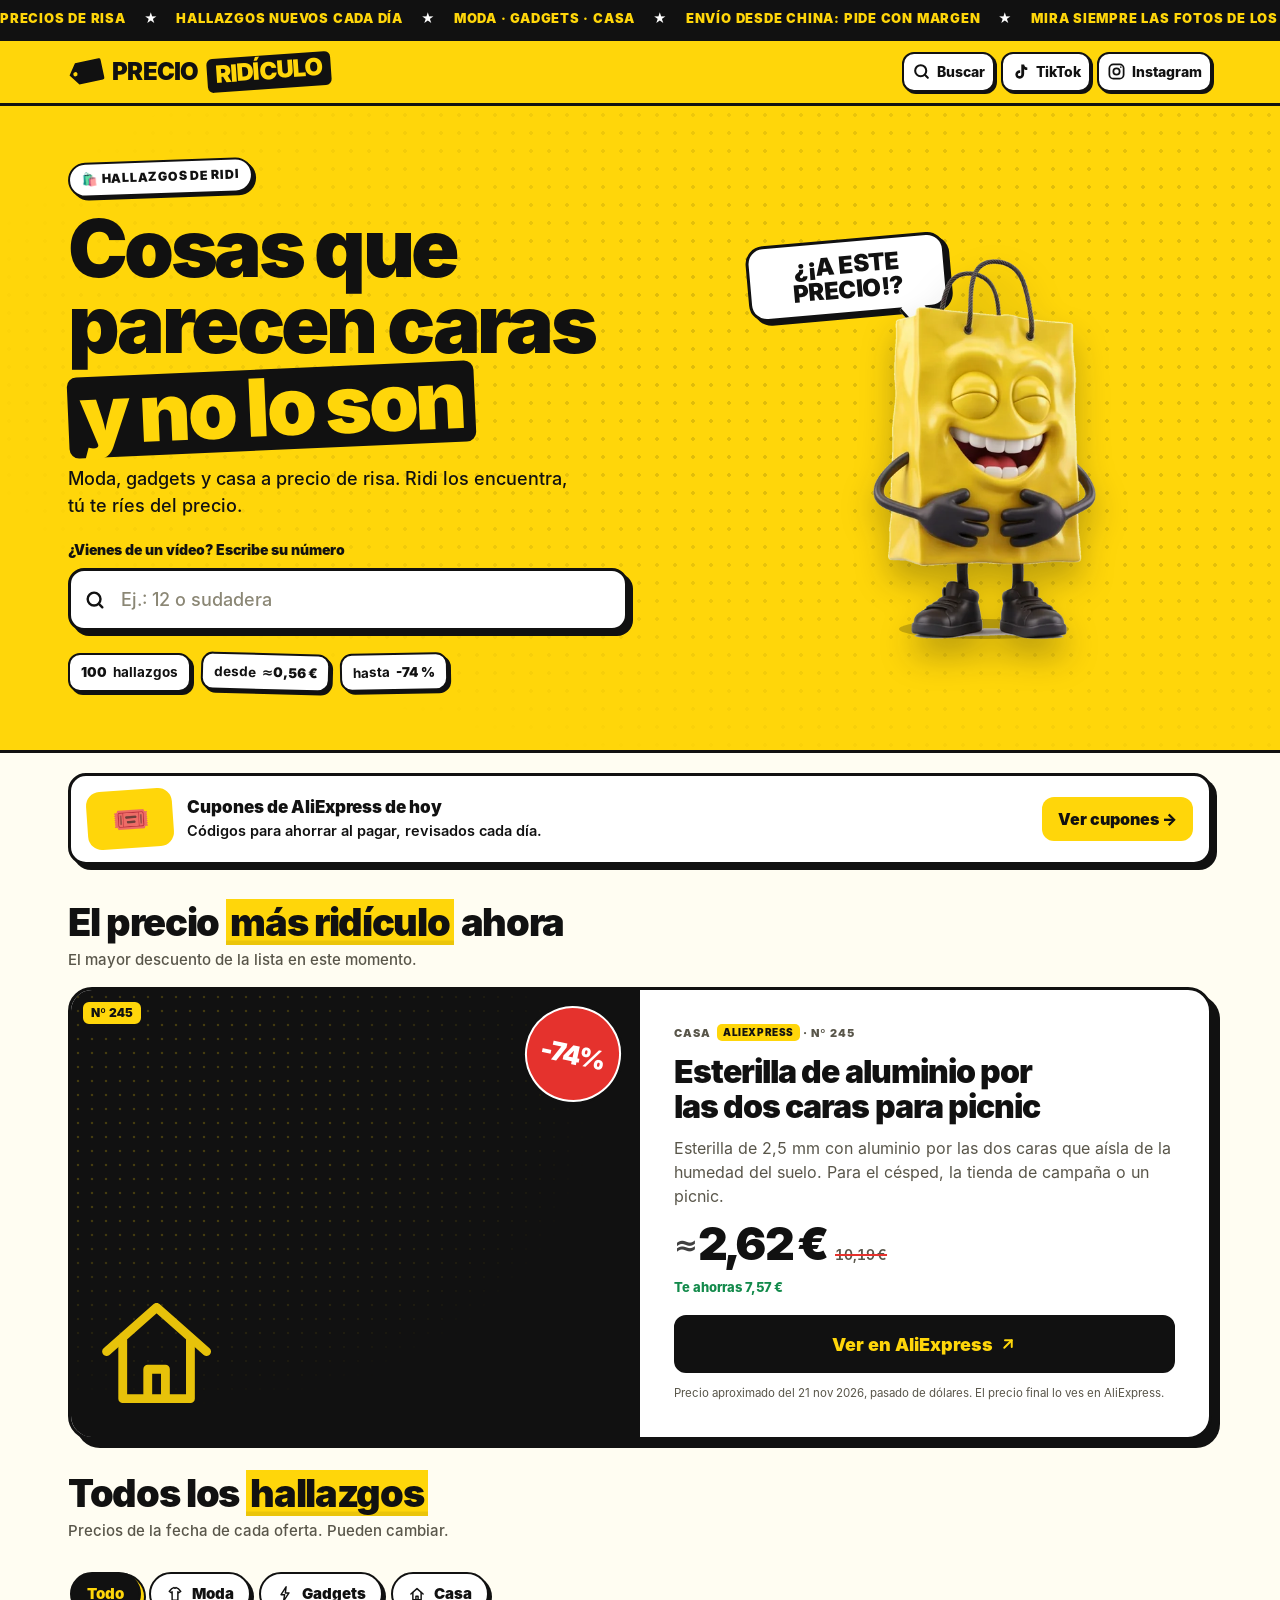
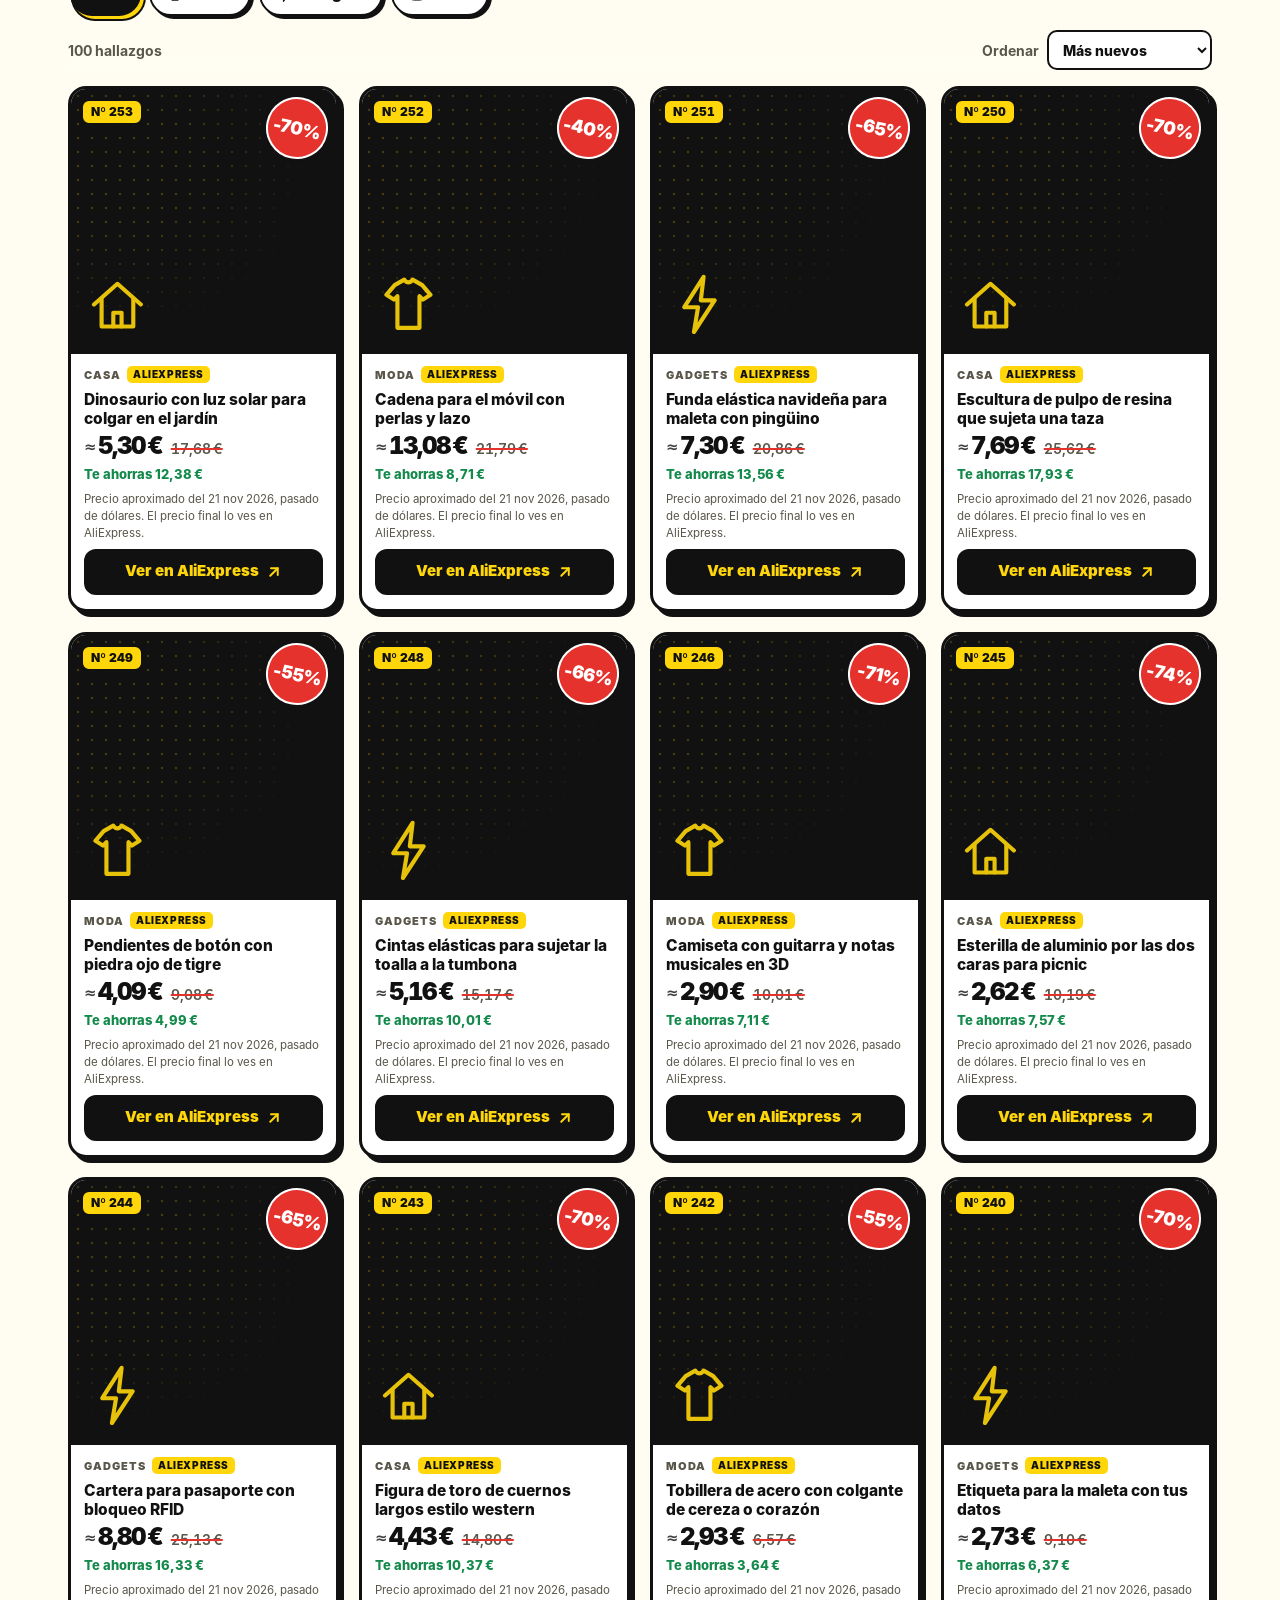
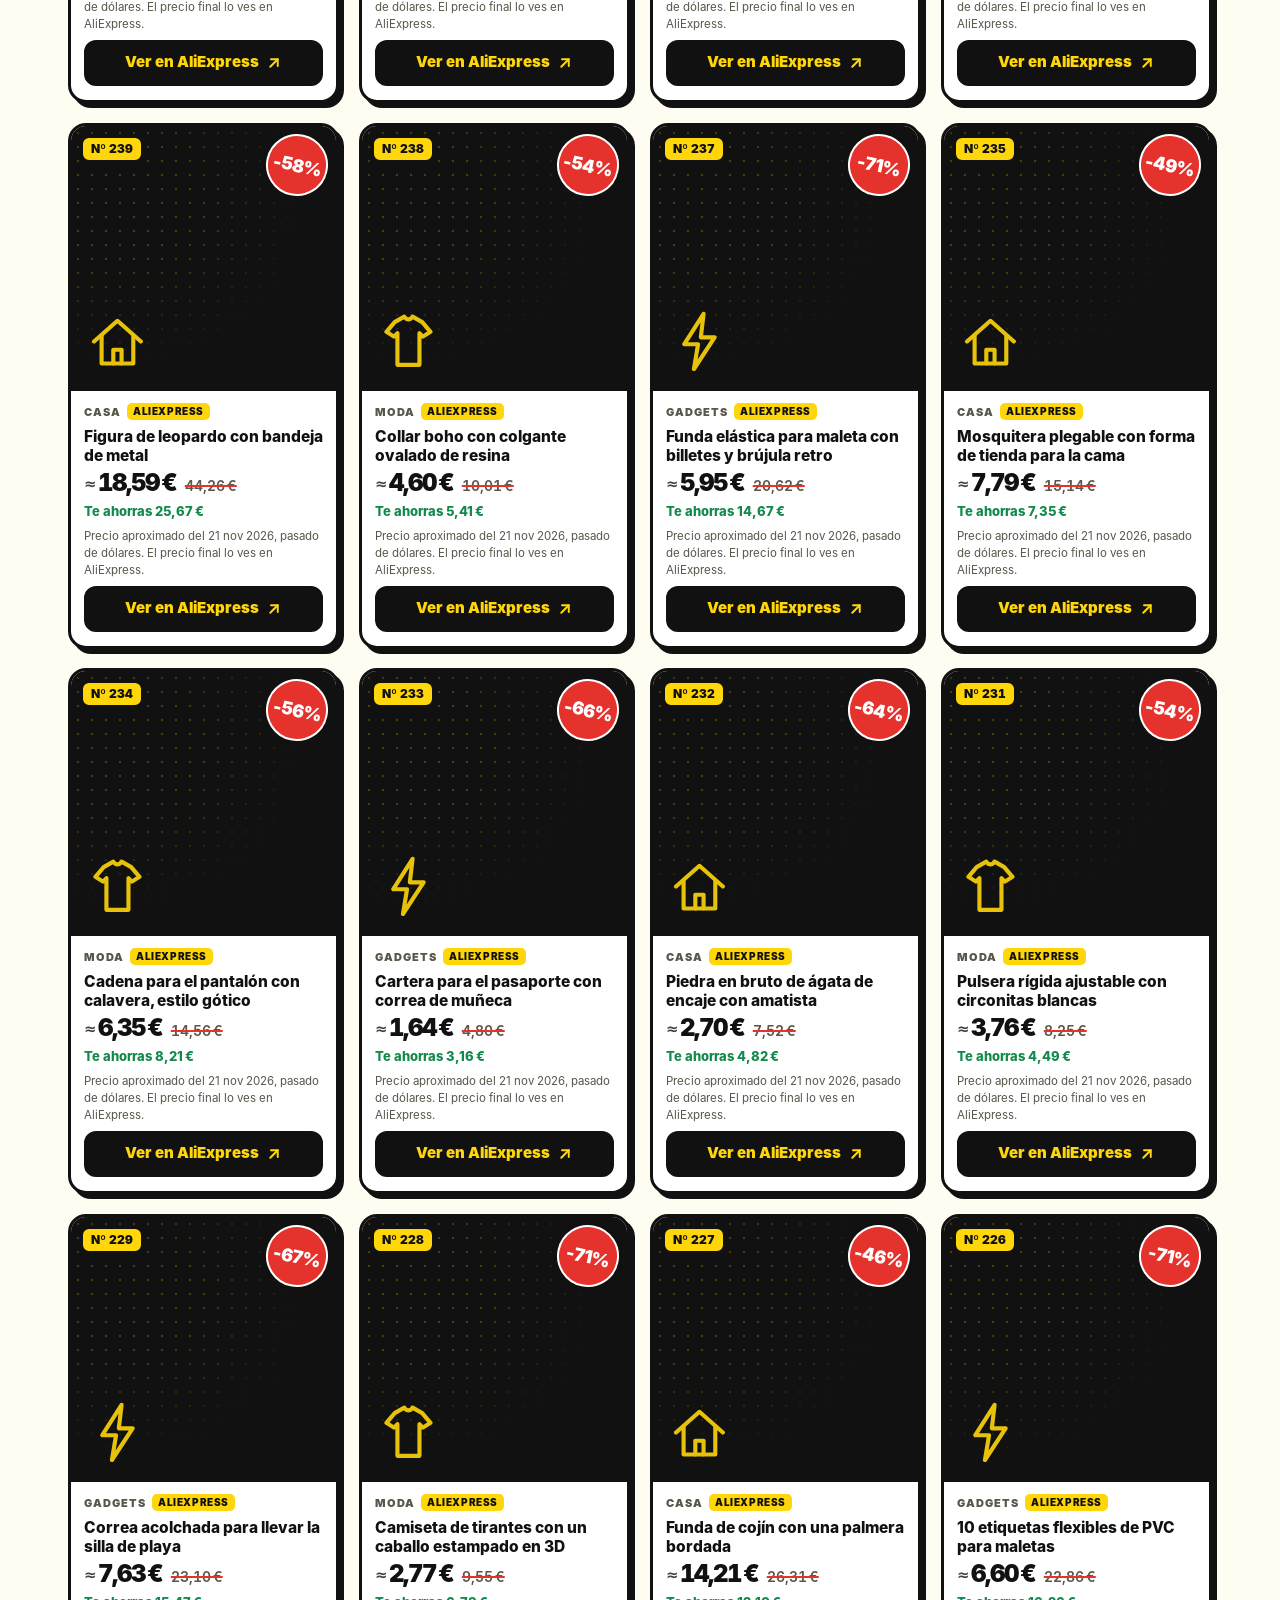
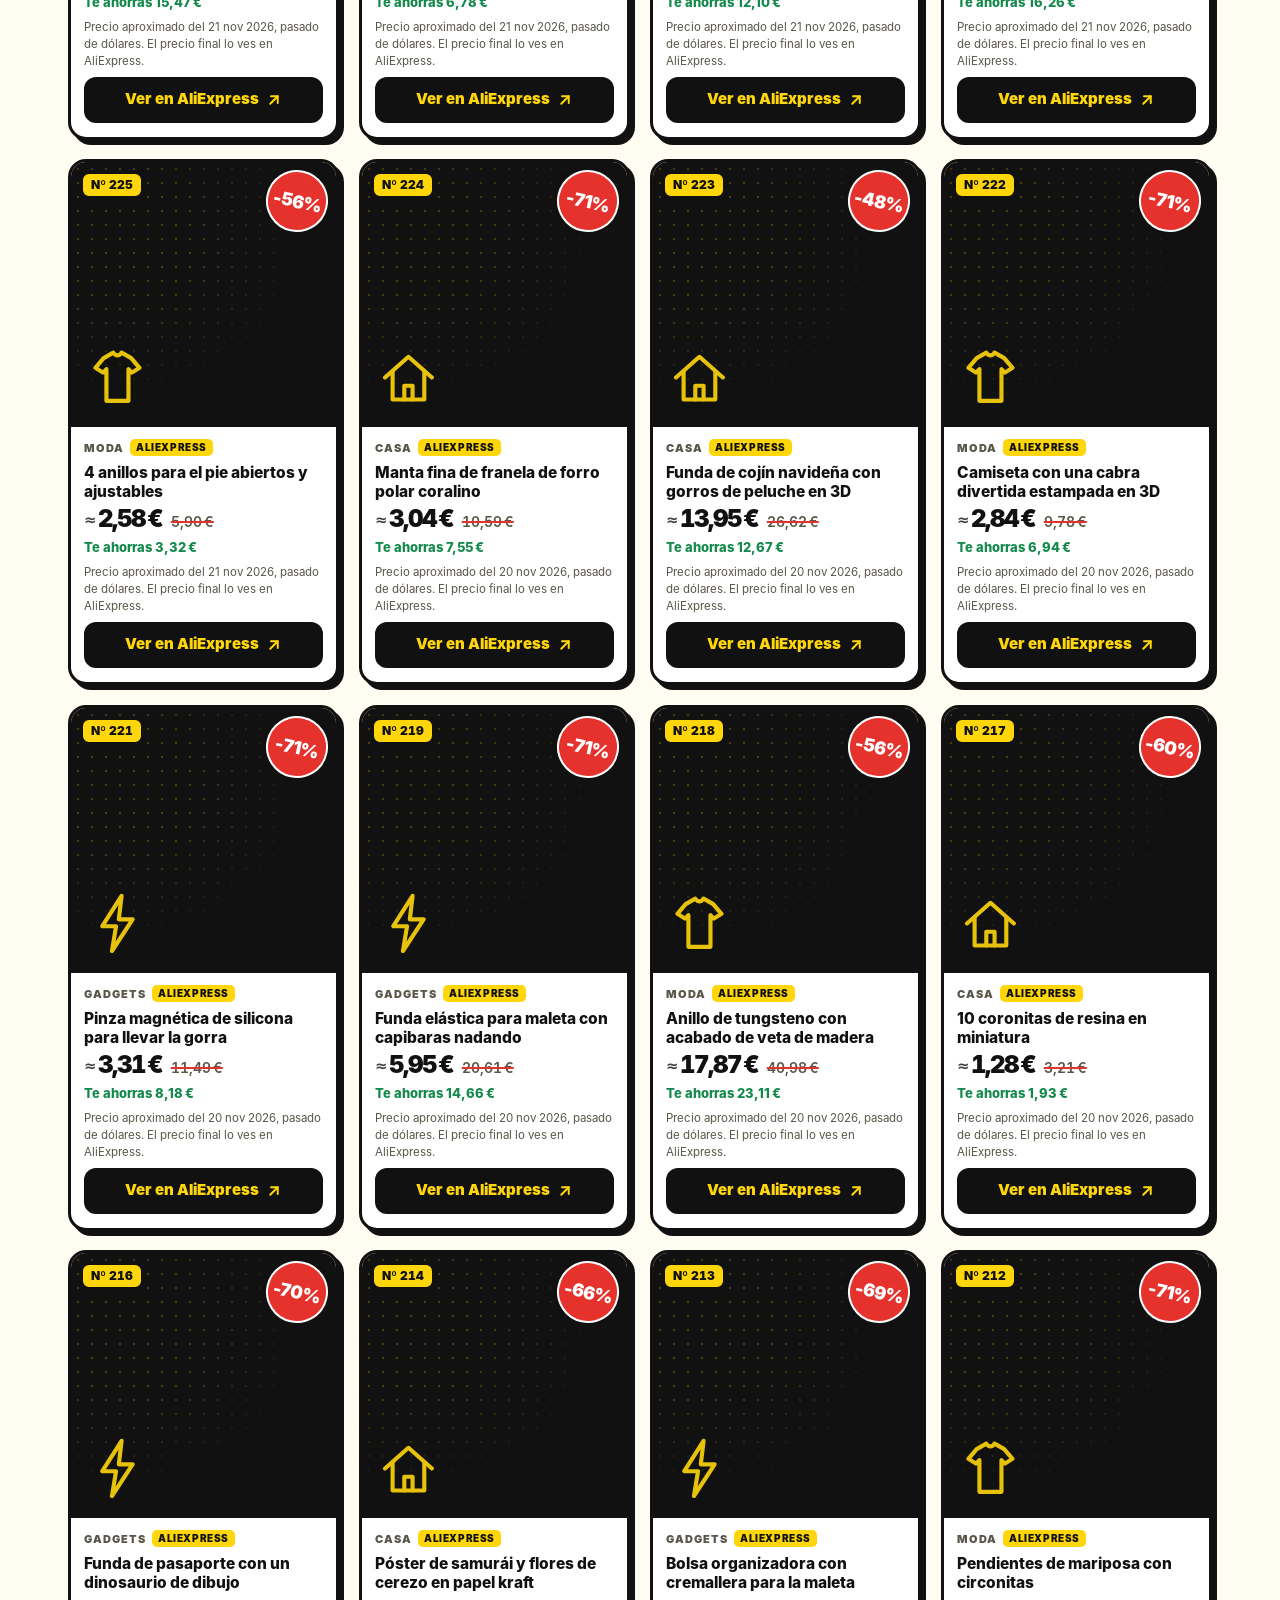
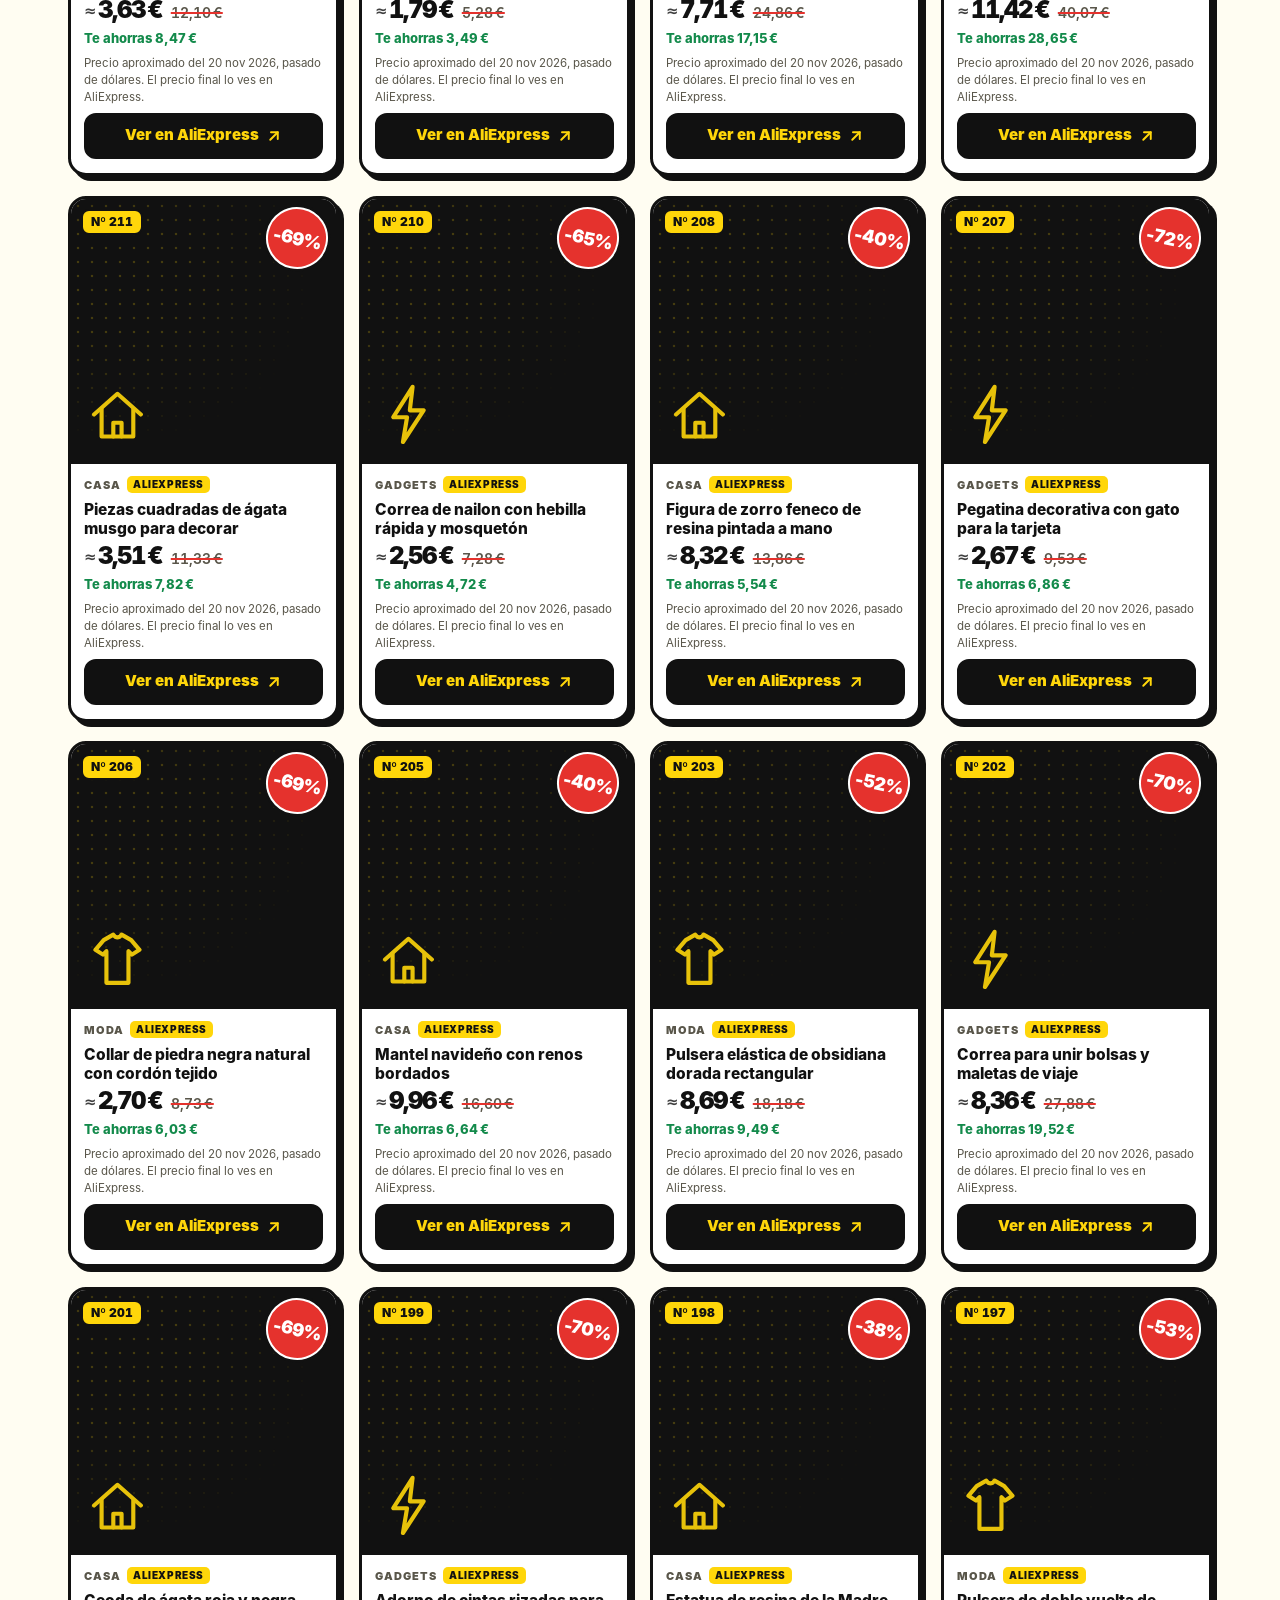
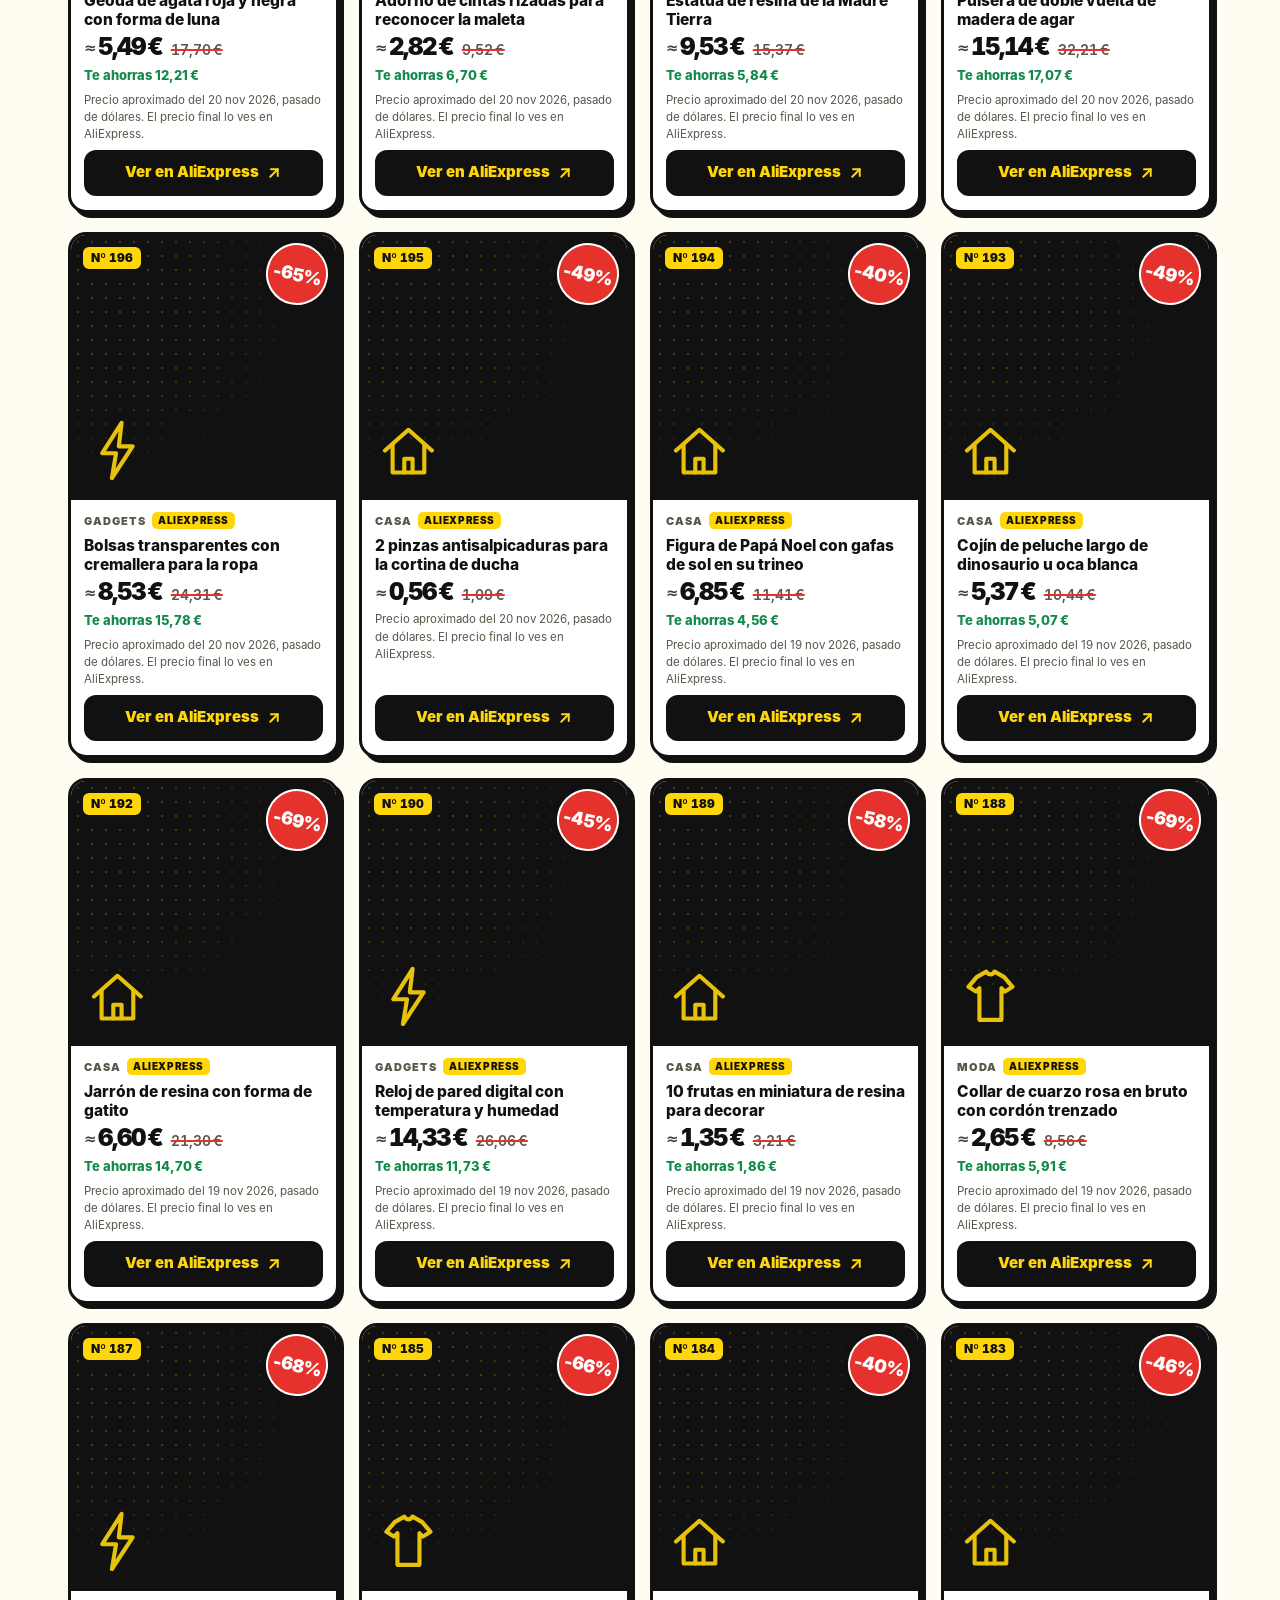
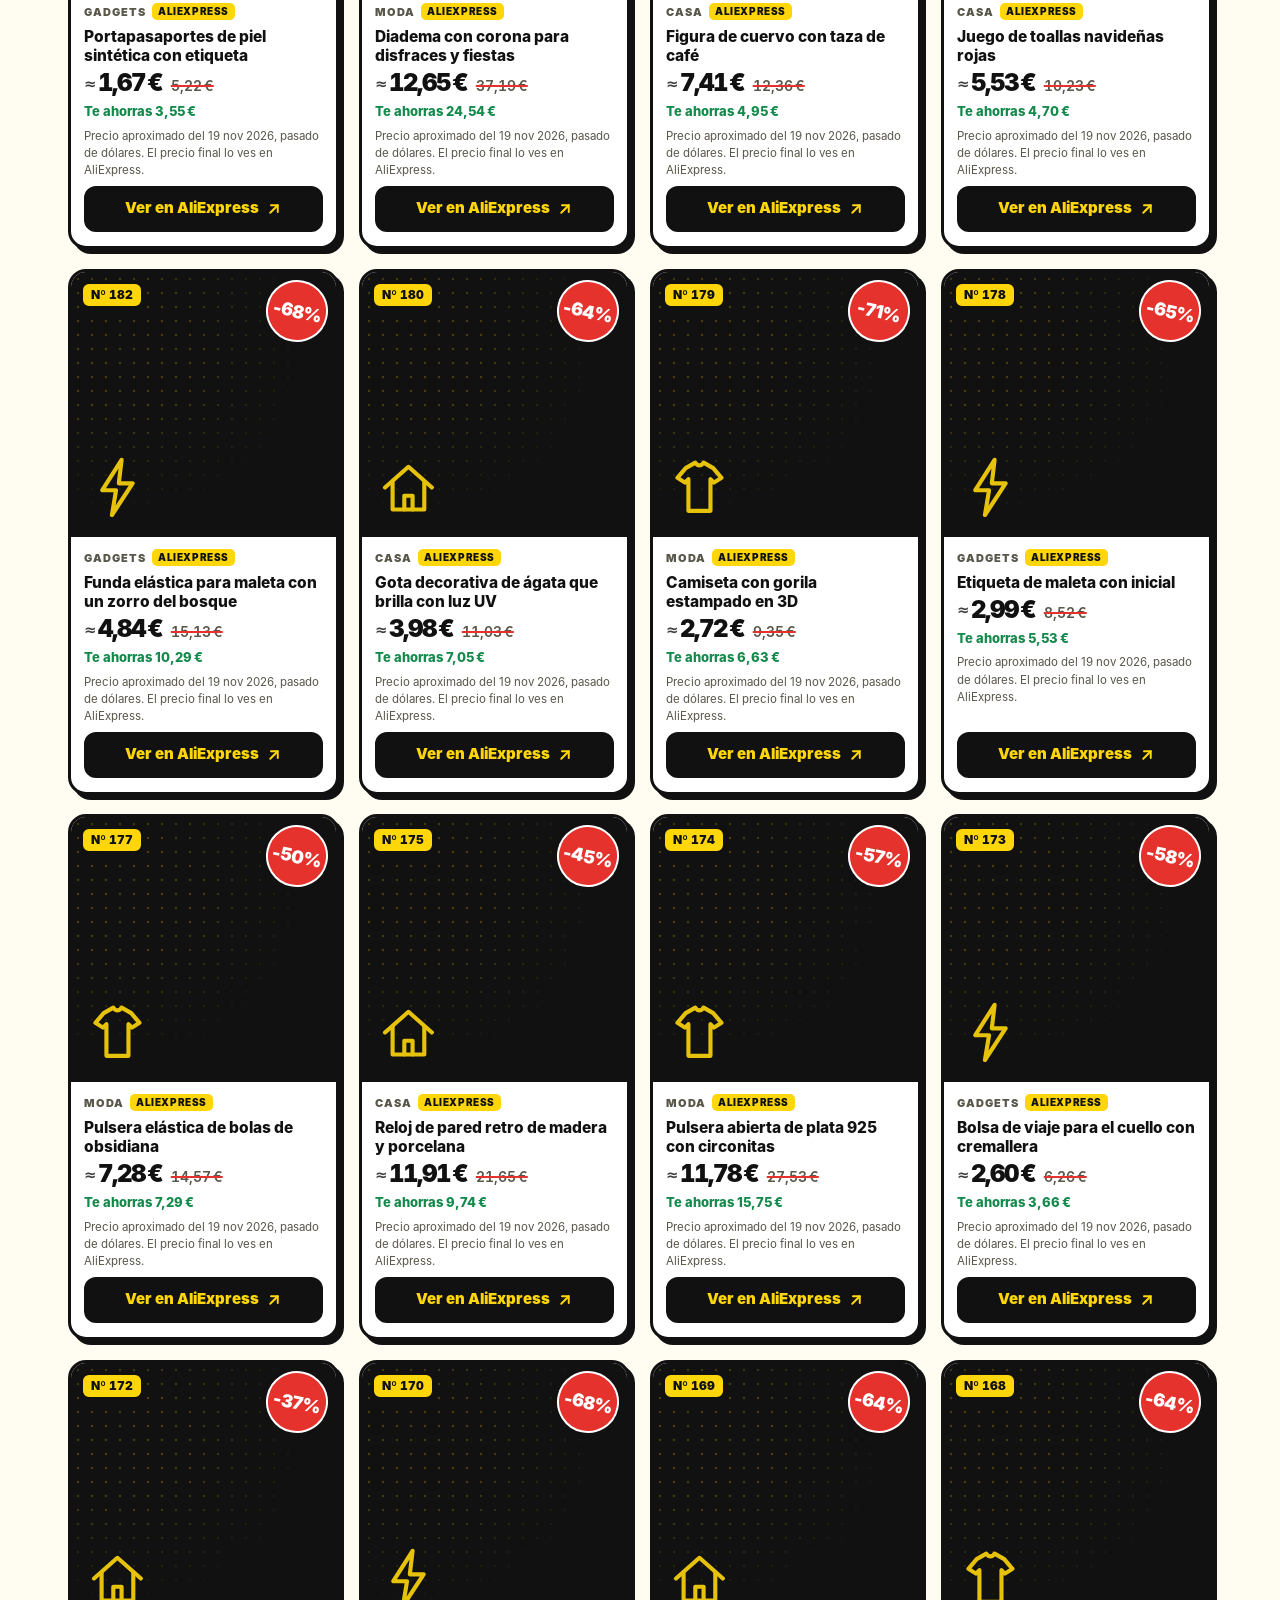
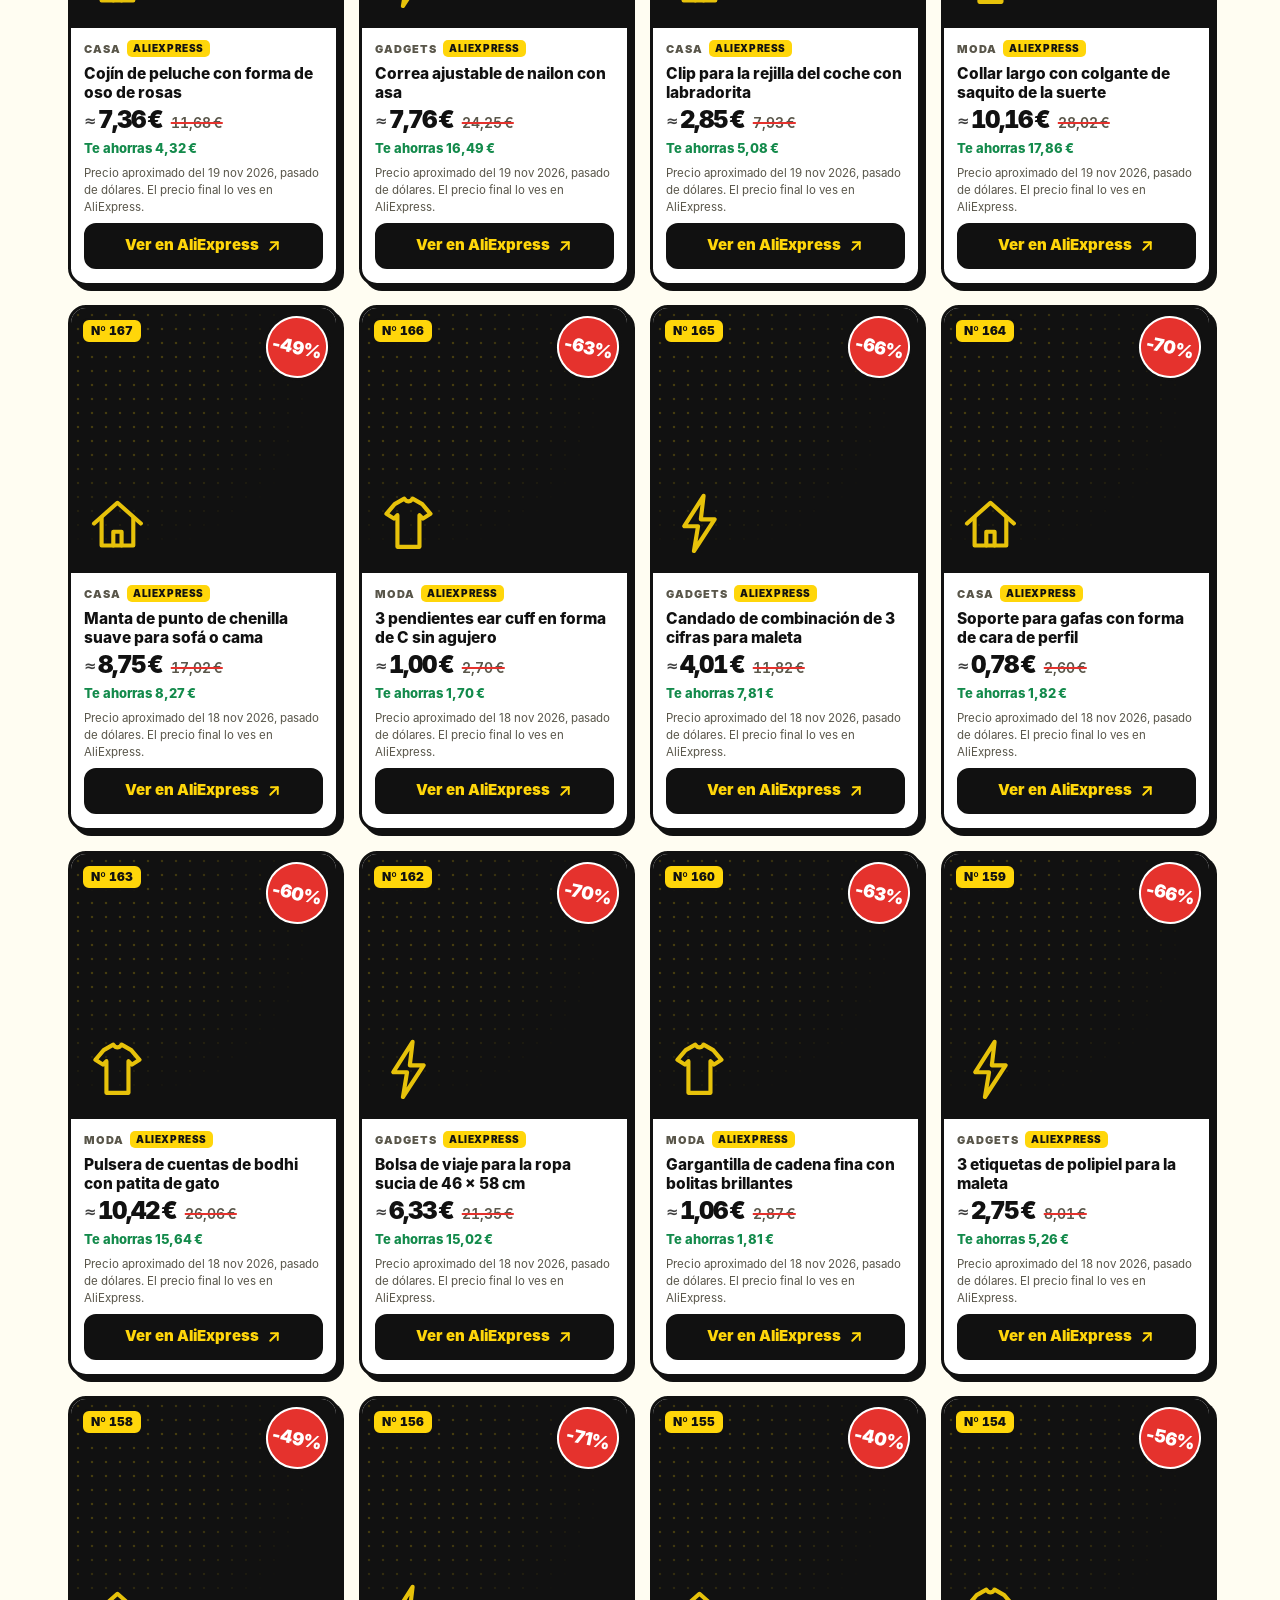
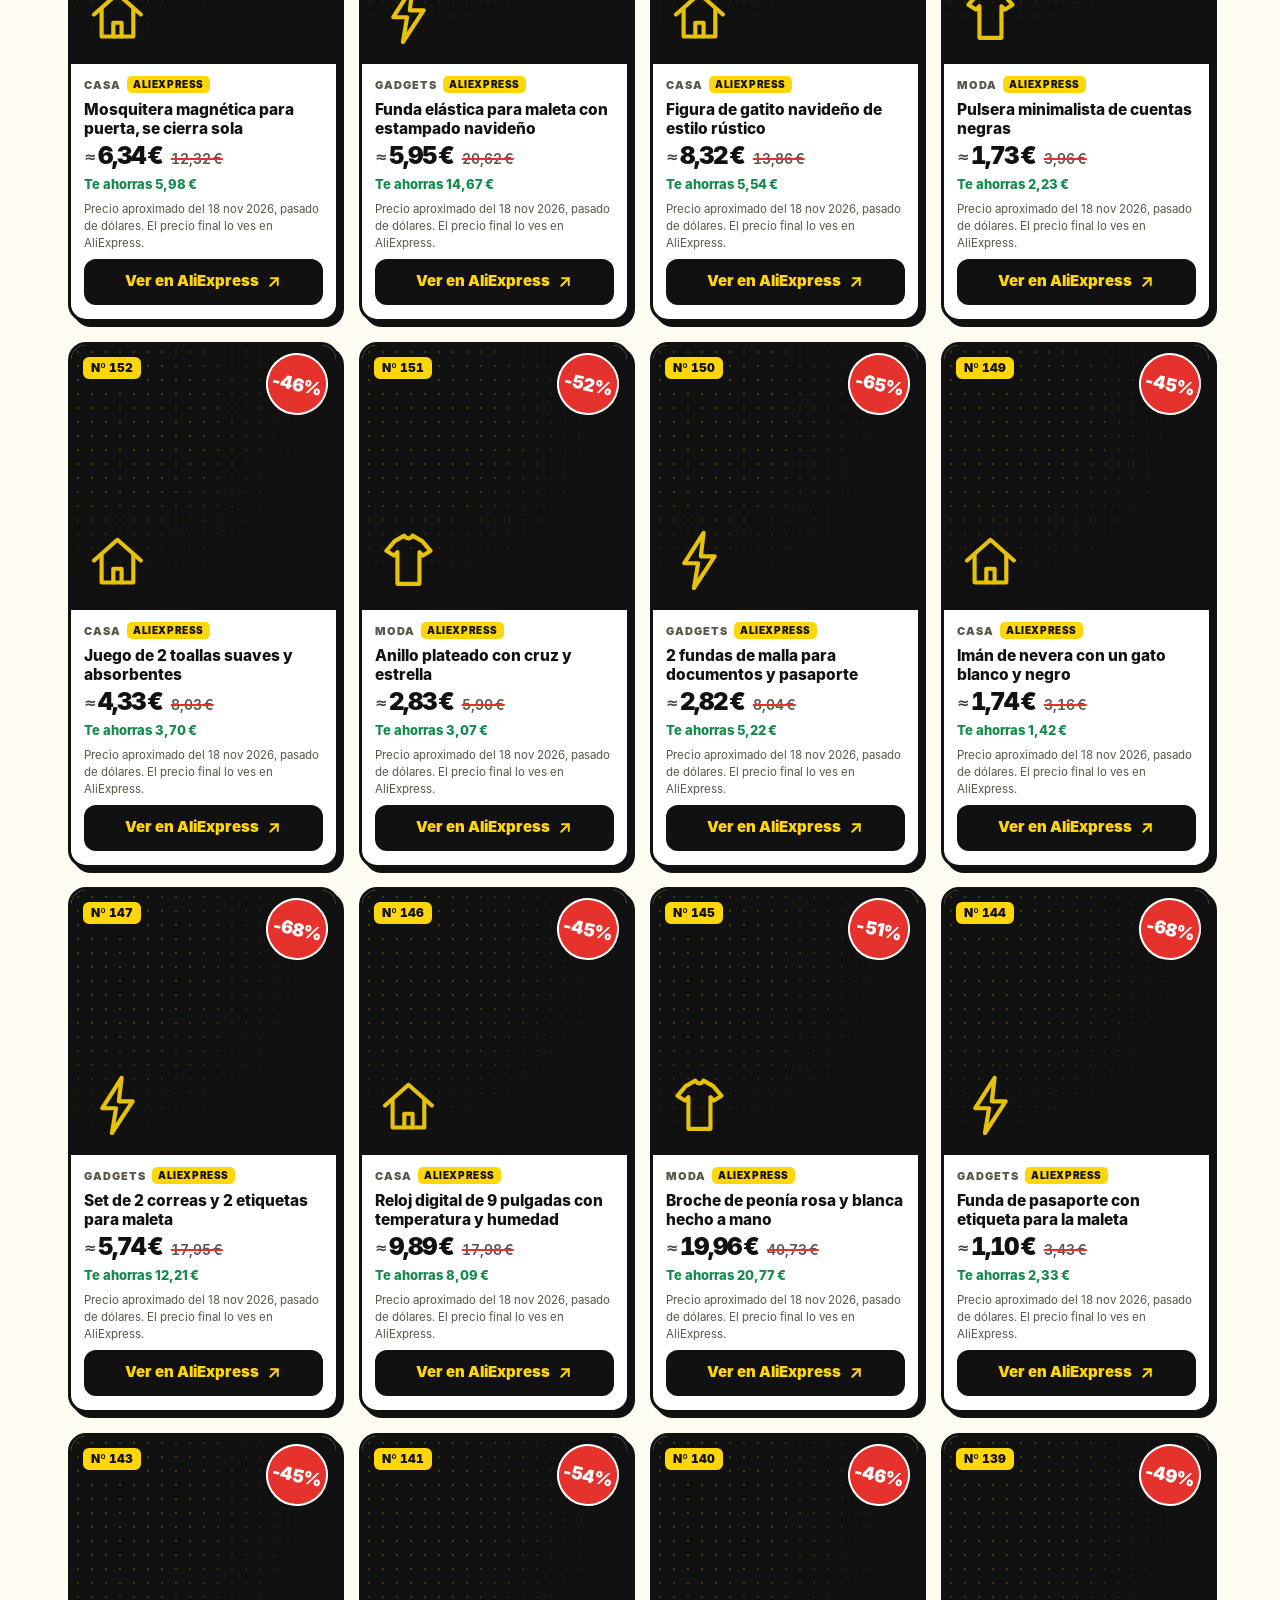
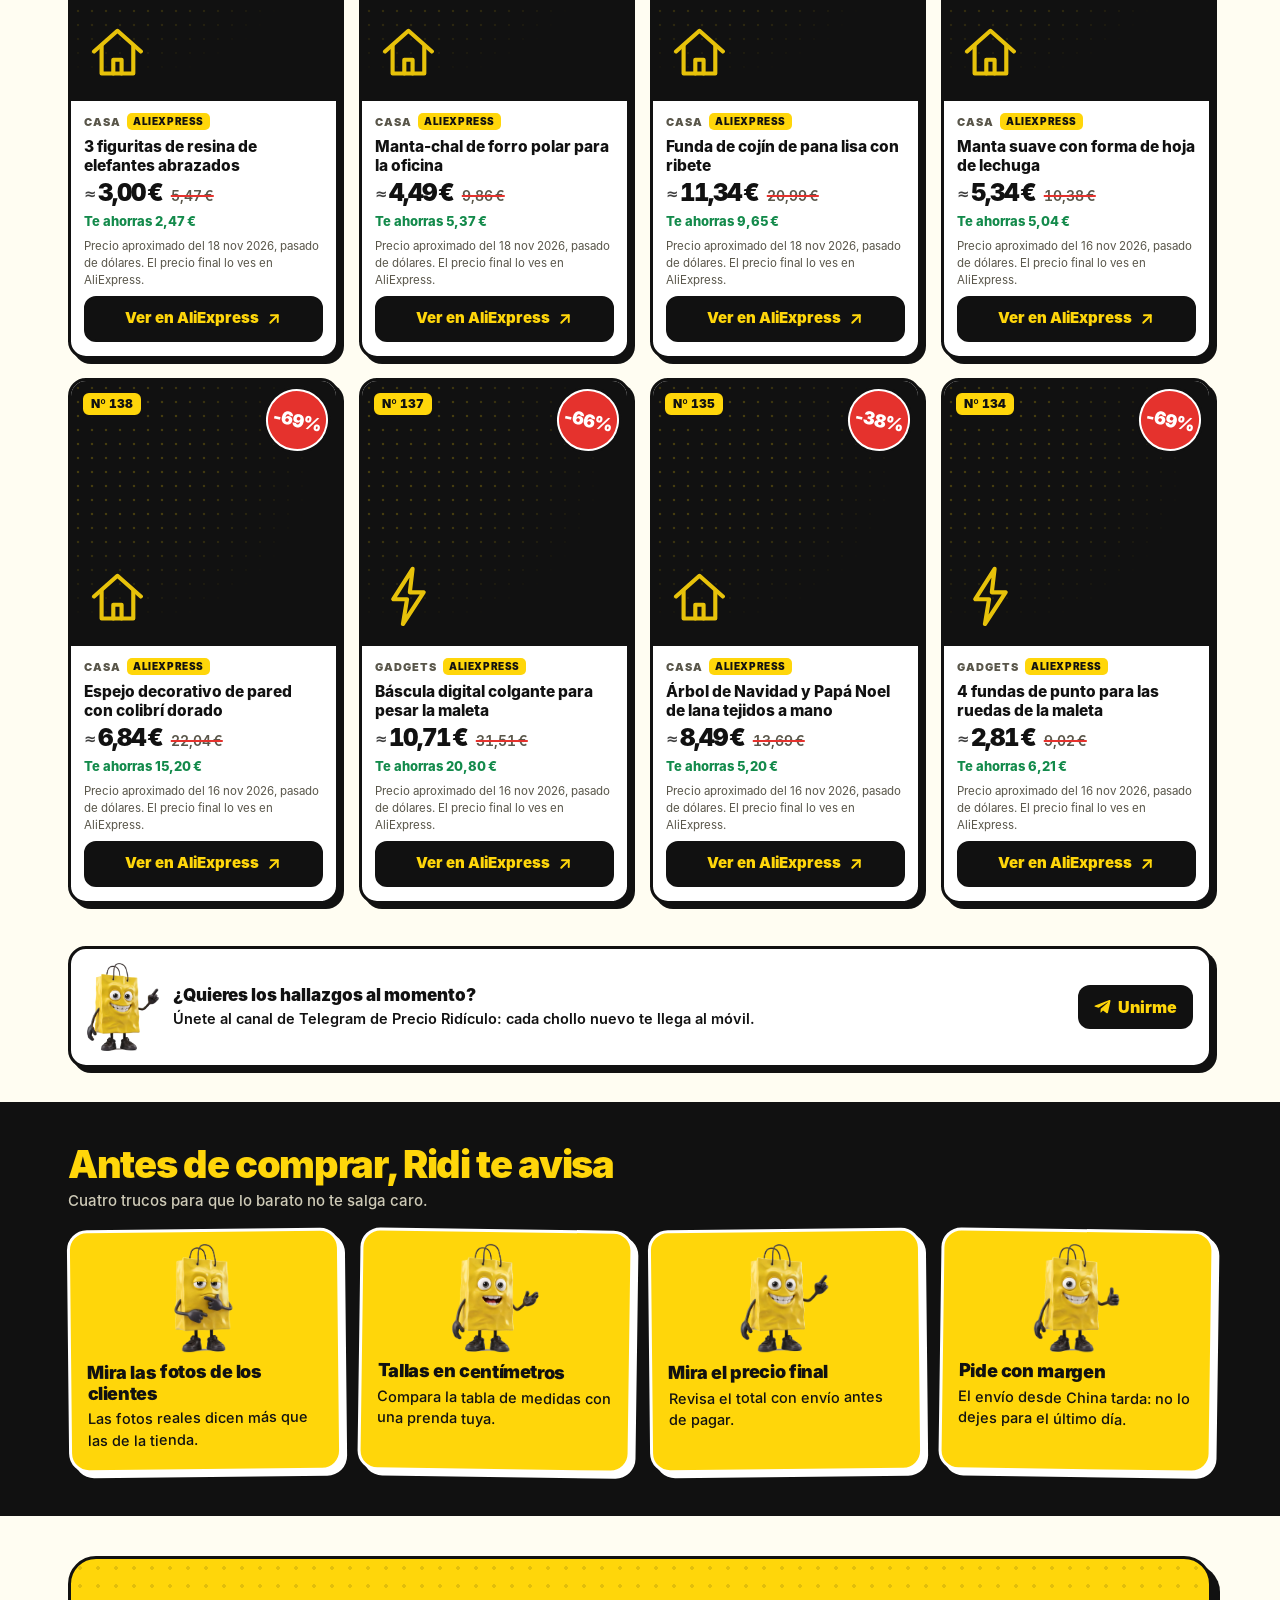
==== index.html @ bdf22446 "Ofertas del 2026-11-21 Co-Authored-By: Claude Opus 5.5 <noreply@anthropic.com> Claude-Session: https" ====
<!DOCTYPE html>
<html lang="es">
<head>
<meta charset="utf-8">
<meta name="viewport" content="width=device-width, initial-scale=1, viewport-fit=cover">
<title>Precio Ridículo · Cosas que parecen caras y no lo son</title>
<meta name="description" content="Cosas que parecen caras y no lo son: moda, gadgets y casa a precio de risa. Hallazgos nuevos cada día.">
<meta name="theme-color" content="#FFD60A">
<meta property="og:type" content="website">
<meta property="og:title" content="Precio Ridículo · Cosas que parecen caras y no lo son">
<meta property="og:description" content="Moda, gadgets y casa a precio de risa. Hallazgos nuevos cada día.">
<meta property="og:image" content="https://elprecioridiculo.com/assets/web/compartir.jpg">
<meta property="og:url" content="https://elprecioridiculo.com/">
<meta name="twitter:card" content="summary_large_image">
<meta name="mitgo-verification" content="404a507b-5957-4054-810d-ae1cac865081" />
<meta name="google-site-verification" content="oZA4IrqoUSngZmOYqiXRiDo3EUFzkr3ajXwT39v7-x8" />
<meta name="p:domain_verify" content="b82490ae8088747f0e00d3e3841110c7"/>
<link rel="icon" href="data:image/svg+xml,%3Csvg xmlns='http://www.w3.org/2000/svg' viewBox='0 0 120 120'%3E%3Crect width='120' height='120' rx='26' fill='%23FFD60A'/%3E%3Cpath d='M40 32 H100 V88 H40 L16 60 Z' fill='%23111111'/%3E%3Ccircle cx='36' cy='60' r='7' fill='%23FFD60A'/%3E%3C/svg%3E">
<link rel="apple-touch-icon" href="assets/web/icono.png">
<link rel="preload" as="image" href="assets/web/ridi-3-risa.webp">
<link rel="preload" as="font" type="font/woff" href="assets/fuentes/inter-900.woff" crossorigin>
<style>
/* Inter (licencia SIL OFL, ver assets/fuentes/LICENCIA-Inter.txt), servida desde la propia web: sin llamadas a terceros */
@font-face{font-family:'Inter';font-style:normal;font-weight:400;font-display:swap;src:url(assets/fuentes/inter-400.woff) format('woff')}
@font-face{font-family:'Inter';font-style:normal;font-weight:500;font-display:swap;src:url(assets/fuentes/inter-500.woff) format('woff')}
@font-face{font-family:'Inter';font-style:normal;font-weight:600;font-display:swap;src:url(assets/fuentes/inter-600.woff) format('woff')}
@font-face{font-family:'Inter';font-style:normal;font-weight:700;font-display:swap;src:url(assets/fuentes/inter-700.woff) format('woff')}
@font-face{font-family:'Inter';font-style:normal;font-weight:800;font-display:swap;src:url(assets/fuentes/inter-800.woff) format('woff')}
@font-face{font-family:'Inter';font-style:normal;font-weight:900;font-display:swap;src:url(assets/fuentes/inter-900.woff) format('woff')}
:root{
  /* Amarillo y tinta, estilo cartel de oferta: bordes gruesos, sombra dura y pegatinas. Ridi (amarillo) destaca sobre negro y blanco. Móvil primero. */
  --amarillo:#FFD60A;
  --amarillo-2:#FFE766;
  --tinta:#111111;
  --papel:#FFFDF2;
  --crema:#FFF7D6;
  --blanco:#FFFFFF;
  --gris:#59564A;
  --rojo:#E5322D;
  --verde:#138A4B;
  --borde:3px solid var(--tinta);
  --sombra:5px 5px 0 var(--tinta);
  --texto:'Inter', system-ui, -apple-system, 'Segoe UI', Roboto, sans-serif;
  color-scheme: light;
}
*{box-sizing:border-box}
html{scroll-behavior:smooth;scroll-padding-top:80px}
html,body{margin:0}
body{background:var(--papel);color:var(--tinta);font-family:var(--texto);font-size:16px;line-height:1.5;-webkit-font-smoothing:antialiased;overflow-x:hidden}
a{color:inherit}
img{max-width:100%;display:block}
button{font:inherit}
:focus-visible{outline:3px solid var(--rojo);outline-offset:3px;border-radius:8px}
.wrap{max-width:1180px;margin:0 auto;padding:0 18px}
.oculto{position:absolute;width:1px;height:1px;overflow:hidden;clip:rect(0 0 0 0);white-space:nowrap}

/* ---------- Cinta ---------- */
.cinta{background:var(--tinta);color:var(--amarillo);overflow:hidden;font-weight:900;font-size:13px;letter-spacing:.06em;text-transform:uppercase;border-bottom:3px solid var(--tinta)}
.cinta .pista{display:flex;width:max-content;animation:cinta 28s linear infinite}
.cinta span{padding:9px 0;white-space:nowrap}
.cinta span::after{content:"★";margin:0 18px;color:var(--blanco)}
@keyframes cinta{to{transform:translateX(-50%)}}

/* ---------- Cabecera ---------- */
.cabecera{position:sticky;top:0;z-index:20;background:var(--amarillo);border-bottom:var(--borde)}
.cabecera .wrap{display:flex;align-items:center;justify-content:space-between;gap:10px;min-height:62px}
.logo{display:flex;align-items:center;gap:6px;text-decoration:none;font-weight:900;letter-spacing:-0.03em;font-size:18px;line-height:1;min-height:44px;white-space:nowrap}
.logo .banda{background:var(--tinta);color:var(--amarillo);padding:4px 8px 6px;border-radius:6px;transform:rotate(-4deg);display:inline-block}
@media (max-width:380px){.logo svg{display:none}}
@media (min-width:760px){.logo{font-size:24px;gap:8px}.menu a{padding:0 12px}}
.menu{display:flex;align-items:center;gap:6px;flex:0 0 auto}
.menu a{display:inline-flex;align-items:center;justify-content:center;gap:6px;min-height:40px;min-width:40px;padding:0 8px;border-radius:12px;border:2px solid var(--tinta);background:var(--blanco);text-decoration:none;font-weight:800;font-size:14px;box-shadow:2px 2px 0 var(--tinta);transition:transform .12s,box-shadow .12s}
.menu a:hover{transform:translate(-1px,-1px);box-shadow:3px 3px 0 var(--tinta)}
.menu .texto{display:none}
.menu svg{width:19px;height:19px}
@media (min-width:760px){.menu .texto{display:inline}}

/* ---------- Portada ---------- */
.portada{position:relative;background:var(--amarillo);overflow:hidden;isolation:isolate;border-bottom:var(--borde)}
.portada::before{content:"";position:absolute;inset:0;background-image:radial-gradient(rgba(17,17,17,.13) 1.6px,transparent 1.8px);background-size:18px 18px;z-index:-1;mask-image:radial-gradient(120% 90% at 85% 40%,#000 30%,transparent 75%)}
.portada .wrap{display:grid;grid-template-columns:1fr;gap:6px;padding-top:28px;padding-bottom:30px;align-items:center}
.sello{display:inline-flex;align-items:center;gap:8px;background:var(--blanco);border:2px solid var(--tinta);box-shadow:3px 3px 0 var(--tinta);font-weight:900;font-size:12.5px;letter-spacing:.06em;text-transform:uppercase;padding:6px 12px;border-radius:999px;margin-bottom:16px;transform:rotate(-2deg)}
.portada h1{font-weight:900;font-size:clamp(40px,10.5vw,80px);line-height:.95;letter-spacing:-0.045em;margin:0 0 16px;text-wrap:balance;max-width:12ch}
.portada h1 .no{display:inline-block;background:var(--tinta);color:var(--amarillo);padding:0 .14em .06em;border-radius:.12em;transform:rotate(-2.5deg);margin-top:.08em}
.portada .lema{margin:0 0 20px;font-size:18px;max-width:42ch;font-weight:500}
.buscador{max-width:560px}
.buscador label{display:block;font-weight:900;font-size:14px;margin-bottom:8px}
.buscador .campo{position:relative}
.buscador svg{position:absolute;left:16px;top:50%;transform:translateY(-50%);width:22px;height:22px;pointer-events:none}
.buscador input{font:inherit;font-size:18px;font-weight:600;padding:15px 16px 15px 50px;border:var(--borde);border-radius:16px;background:var(--blanco);color:var(--tinta);width:100%;box-shadow:var(--sombra)}
.buscador input::placeholder{color:#8B8775;font-weight:500}
.datos{display:flex;flex-wrap:wrap;gap:10px;margin-top:22px}
.dato{display:inline-flex;align-items:center;gap:6px;background:var(--blanco);border:2px solid var(--tinta);border-radius:12px;padding:7px 11px;font-size:13.5px;font-weight:700;box-shadow:3px 3px 0 var(--tinta)}
.dato:nth-child(2){transform:rotate(1.5deg)}
.dato:nth-child(3){transform:rotate(-1deg)}
.dato b{font-weight:900}
.escena{position:relative;display:flex;justify-content:center;align-items:flex-end;min-height:250px;margin-top:6px}
.escena .ridi-grande{height:240px;width:auto;filter:drop-shadow(0 18px 16px rgba(17,17,17,.28));animation:bota 2.6s ease-in-out infinite}
@keyframes bota{0%,100%{transform:translateY(0) rotate(-2deg)}50%{transform:translateY(-12px) rotate(2deg)}}
.bocadillo{position:absolute;top:0;left:calc(50% - 175px);background:var(--blanco);border:var(--borde);border-radius:18px;padding:10px 14px;font-weight:900;font-size:19px;letter-spacing:-0.02em;line-height:1.05;box-shadow:4px 4px 0 var(--tinta);transform:rotate(-5deg);max-width:160px;text-align:center}
.bocadillo::after{content:"";position:absolute;right:22px;bottom:-15px;width:20px;height:20px;background:var(--blanco);border-right:var(--borde);border-bottom:var(--borde);transform:rotate(45deg) skew(8deg,8deg)}
.escena .sombra{position:absolute;bottom:0;width:170px;height:20px;border-radius:50%;background:rgba(17,17,17,.22);left:50%;transform:translateX(-50%)}
@media (min-width:860px){
  .portada .wrap{grid-template-columns:1.2fr .8fr;padding-top:54px;padding-bottom:58px}
  .escena{min-height:420px}
  .escena .ridi-grande{height:380px}
  .bocadillo{left:-10px;top:20px;font-size:24px;max-width:200px}
}

/* ---------- Secciones ---------- */
.seccion{padding:34px 0 0}
.titulo-seccion{margin:0 0 16px}
.titulo-seccion h2{margin:0;font-size:clamp(26px,5vw,38px);font-weight:900;letter-spacing:-0.035em;line-height:1.05}
.titulo-seccion h2 mark{background:var(--amarillo);color:var(--tinta);padding:0 .12em;box-shadow:inset 0 -.12em 0 rgba(0,0,0,.08)}
.titulo-seccion p{margin:6px 0 0;color:var(--gris);font-size:15px;font-weight:500}
.aviso-ejemplos{display:flex;gap:12px;align-items:center;background:var(--blanco);border:var(--borde);border-radius:18px;padding:12px 14px;margin:0 0 16px;box-shadow:var(--sombra);font-weight:600;font-size:15px}
.aviso-ejemplos img{height:70px;width:auto;flex:0 0 auto}
.aviso-ejemplos strong{display:block;font-weight:900}

/* ---------- Destacado ---------- */
.destacado{display:grid;grid-template-columns:1fr;background:var(--blanco);border:var(--borde);border-radius:24px;overflow:hidden;box-shadow:8px 8px 0 var(--tinta)}
.destacado .cartel{aspect-ratio:4/3;border-bottom:var(--borde)}
.destacado .info{padding:20px;display:flex;flex-direction:column;gap:12px}
.destacado h3{margin:0;font-size:clamp(22px,4vw,32px);line-height:1.1;letter-spacing:-0.03em;font-weight:900;text-wrap:balance}
.destacado h3 a{text-decoration:none}
.destacado .descripcion{margin:0;color:var(--gris);font-size:16px}
.destacado .precio{font-size:46px}
.destacado .boton{font-size:18px;min-height:58px;margin-top:6px}
@media (min-width:760px){.destacado{grid-template-columns:1fr 1fr}.destacado .cartel{aspect-ratio:auto;min-height:400px;border-bottom:0;border-right:var(--borde)}.destacado .info{padding:34px;justify-content:center}}

/* ---------- Filtros ---------- */
.herramientas{position:sticky;top:65px;z-index:10;background:linear-gradient(var(--papel) 82%,rgba(255,253,242,0));padding:12px 0 12px;margin-bottom:4px}
.filtros{display:flex;gap:8px;overflow-x:auto;scrollbar-width:none;padding:2px 6px 6px 2px}
.filtros::-webkit-scrollbar{display:none}
.filtros button{flex:0 0 auto;display:inline-flex;align-items:center;gap:8px;font-weight:900;font-size:15px;padding:0 15px;border-radius:999px;border:2px solid var(--tinta);background:var(--blanco);color:var(--tinta);cursor:pointer;min-height:44px;box-shadow:3px 3px 0 var(--tinta);transition:transform .12s,box-shadow .12s}
.filtros button:hover{transform:translate(-1px,-1px);box-shadow:4px 4px 0 var(--tinta)}
.filtros button[aria-pressed="true"]{background:var(--tinta);color:var(--amarillo);box-shadow:3px 3px 0 var(--amarillo),3px 3px 0 2px var(--tinta)}
.filtros svg{width:18px;height:18px}
.orden{display:flex;align-items:center;justify-content:space-between;gap:10px;margin-top:8px}
.estado{color:var(--gris);font-size:14px;margin:0;font-weight:700}
.orden label{display:flex;align-items:center;gap:8px;font-size:14px;font-weight:700;color:var(--gris)}
.orden select{font:inherit;font-size:14px;font-weight:800;color:var(--tinta);border:2px solid var(--tinta);border-radius:10px;background:var(--blanco);padding:7px 10px;min-height:40px}

/* ---------- Tarjetas ---------- */
.rejilla{display:grid;grid-template-columns:repeat(2,minmax(0,1fr));gap:14px;padding-bottom:20px}
@media (min-width:700px){.rejilla{grid-template-columns:repeat(3,minmax(0,1fr));gap:20px}}
@media (min-width:1040px){.rejilla{grid-template-columns:repeat(4,minmax(0,1fr))}}
.tarjeta{background:var(--blanco);border:var(--borde);border-radius:18px;box-shadow:var(--sombra);display:flex;flex-direction:column;overflow:hidden;transition:transform .15s,box-shadow .15s;animation:entra .45s both}
.tarjeta:hover{transform:translate(-3px,-3px);box-shadow:8px 8px 0 var(--tinta)}
@keyframes entra{from{opacity:0;transform:translateY(14px) rotate(-1deg)}to{opacity:1;transform:none}}
.cartel{position:relative;display:block;aspect-ratio:1/1;overflow:hidden;text-decoration:none;background:var(--tinta);isolation:isolate;border-bottom:var(--borde)}
.cartel::before{content:"";position:absolute;inset:0;background-image:radial-gradient(rgba(255,214,10,.22) 1.4px,transparent 1.6px);background-size:14px 14px;z-index:-1;mask-image:radial-gradient(90% 80% at 20% 30%,#000 30%,transparent 80%)}
.cartel img.producto{width:100%;height:100%;object-fit:contain;background:#fff}
.etiqueta-precio{position:absolute;left:6px;top:44px;background:var(--amarillo);color:var(--tinta);font-weight:900;letter-spacing:-0.05em;line-height:1;font-size:clamp(20px,6.2vw,38px);padding:.22em .34em .24em .74em;clip-path:polygon(.42em 0,100% 0,100% 100%,.42em 100%,0 50%);transform:rotate(-5deg);font-variant-numeric:tabular-nums;white-space:nowrap}
.etiqueta-precio::before{content:"";position:absolute;left:.3em;top:50%;width:.2em;height:.2em;margin-top:-.1em;border-radius:50%;background:var(--tinta)}
.pegatina-dto{position:absolute;right:8px;top:8px;width:clamp(44px,12vw,62px);aspect-ratio:1;border-radius:50%;background:var(--rojo);color:#fff;display:grid;place-items:center;font-weight:900;font-size:clamp(13px,3.6vw,18px);letter-spacing:-0.04em;transform:rotate(12deg);border:2.5px solid var(--blanco);box-shadow:0 0 0 2.5px var(--tinta);z-index:2}
.cartel .mascota{position:absolute;right:6%;bottom:-2%;height:50%;width:auto;filter:drop-shadow(0 6px 8px rgba(0,0,0,.5));transition:transform .25s}
.tarjeta:hover .cartel .mascota{transform:rotate(-6deg) translateY(-6px)}
.icono-cat{position:absolute;left:12px;bottom:12px;width:26%;color:var(--amarillo);opacity:.9}
.chapa{position:absolute;top:10px;left:10px;display:flex;gap:6px;flex-wrap:wrap;z-index:2}
.chapa span{font-weight:900;font-size:12px;padding:2px 8px;border-radius:8px;line-height:1.5;border:2px solid var(--tinta)}
.chapa .numero{background:var(--amarillo);color:var(--tinta);font-variant-numeric:tabular-nums}
.chapa .nuevo{background:var(--rojo);color:#fff;border-color:var(--blanco)}
.tienda{display:inline-block;background:var(--amarillo);color:var(--tinta);font-size:10px;letter-spacing:.06em;padding:1px 6px;border-radius:5px;margin-left:6px;vertical-align:1px}
.aprox{font-size:.62em;margin-right:2px;vertical-align:.18em;opacity:.8}
.ej{display:inline-block;background:var(--tinta);color:var(--amarillo);font-size:10px;letter-spacing:.08em;padding:1px 6px;border-radius:5px;margin-left:4px;vertical-align:1px}
.cuerpo{padding:12px 13px 14px;display:flex;flex-direction:column;gap:6px;flex:1}
.categoria{font-size:11px;font-weight:900;letter-spacing:.09em;text-transform:uppercase;color:var(--gris)}
.cuerpo h3{font-size:15.5px;line-height:1.25;margin:0;font-weight:800;display:-webkit-box;-webkit-line-clamp:3;-webkit-box-orient:vertical;overflow:hidden}
.cuerpo h3 a{text-decoration:none}
.cuerpo h3 a:hover{text-decoration:underline;text-decoration-thickness:2px}
.precios{display:flex;align-items:baseline;flex-wrap:wrap;gap:2px 8px;font-variant-numeric:tabular-nums}
.precio{font-weight:900;font-size:24px;letter-spacing:-0.04em;line-height:1}
.antes{color:var(--gris);text-decoration:line-through;text-decoration-color:var(--rojo);text-decoration-thickness:2px;font-size:14px;font-weight:600}
.ahorro{font-size:13px;font-weight:800;color:var(--verde);margin:0}
.boton{margin-top:auto;display:flex;align-items:center;justify-content:center;gap:6px;min-height:46px;border-radius:12px;background:var(--tinta);color:var(--amarillo);font-weight:900;text-decoration:none;font-size:15px;padding:0 10px;text-align:center;white-space:nowrap;border:2px solid var(--tinta);transition:transform .12s,box-shadow .12s}
.boton svg{width:18px;height:18px;flex:0 0 auto}
.boton:hover{transform:translate(-1px,-1px);box-shadow:3px 3px 0 var(--amarillo),3px 3px 0 2px var(--tinta)}
.boton.pendiente{background:#EEEAD6;color:var(--gris);border-color:#D8D2B6;cursor:default;transform:none;box-shadow:none}
.nota{font-size:11.5px;color:var(--gris);margin:0}
.vacio{grid-column:1/-1;border:3px dashed var(--tinta);border-radius:20px;padding:28px 20px;text-align:center;background:var(--blanco);display:flex;flex-direction:column;align-items:center;gap:8px}
.vacio img{height:120px;width:auto}
@media (max-width:420px){.cuerpo{padding:10px 10px 12px}.cuerpo h3{font-size:14.5px}.precio{font-size:21px}.boton{font-size:14px;min-height:44px;padding:0 8px}.boton svg{width:15px;height:15px}}

/* ---------- Consejos ---------- */
.consejos{background:var(--tinta);color:var(--blanco);margin-top:34px;padding:40px 0 44px;border-top:var(--borde)}
.consejos .titulo-seccion h2{color:var(--amarillo)}
.consejos .titulo-seccion p{color:#CFCBB8}
.lista-consejos{display:grid;grid-template-columns:1fr;gap:14px}
@media (min-width:700px){.lista-consejos{grid-template-columns:repeat(2,1fr);gap:18px}}
@media (min-width:1040px){.lista-consejos{grid-template-columns:repeat(4,1fr)}}
.consejo{position:relative;background:var(--amarillo);color:var(--tinta);border:3px solid var(--blanco);border-radius:20px;padding:16px 16px 16px 108px;min-height:140px;display:flex;flex-direction:column;justify-content:center;box-shadow:5px 5px 0 var(--blanco)}
.consejo:nth-child(even){transform:rotate(.8deg)}
.consejo:nth-child(odd){transform:rotate(-.6deg)}
.consejo img{position:absolute;left:10px;bottom:10px;height:118px;width:auto}
.consejo h3{margin:0 0 4px;font-size:18px;font-weight:900;letter-spacing:-0.02em;line-height:1.15}
.consejo p{margin:0;font-size:14.5px;font-weight:500}
@media (min-width:1040px){.consejo{padding:130px 16px 18px;min-height:0;justify-content:flex-start}.consejo img{left:50%;transform:translateX(-50%);top:12px;bottom:auto;height:108px}}

/* ---------- Redes ---------- */
.redes-cta{padding:40px 0 48px}
.caja-redes{position:relative;background:var(--amarillo);border:var(--borde);border-radius:28px;padding:24px 22px 0;display:grid;grid-template-columns:1fr;gap:4px;overflow:hidden;box-shadow:8px 8px 0 var(--tinta);isolation:isolate}
.caja-redes::before{content:"";position:absolute;inset:0;background-image:radial-gradient(rgba(17,17,17,.12) 1.6px,transparent 1.8px);background-size:18px 18px;z-index:-1}
.caja-redes h2{margin:0;font-size:clamp(28px,5.5vw,44px);font-weight:900;letter-spacing:-0.04em;line-height:1;max-width:14ch}
.caja-redes p{margin:8px 0 16px;font-weight:600;max-width:40ch}
.botones-redes{display:flex;flex-wrap:wrap;gap:10px}
.botones-redes a{display:inline-flex;align-items:center;gap:8px;min-height:52px;padding:0 18px;border-radius:14px;background:var(--tinta);color:var(--amarillo);font-weight:900;text-decoration:none;border:2px solid var(--tinta);box-shadow:3px 3px 0 var(--blanco),3px 3px 0 2px var(--tinta)}
.botones-redes a:hover{transform:translate(-1px,-1px)}
.botones-redes svg{width:20px;height:20px}
.caja-redes img{justify-self:center;height:220px;width:auto;margin-top:6px}
@media (min-width:760px){.caja-redes{grid-template-columns:1fr auto;padding:40px 40px 0;align-items:end}.caja-redes .texto{padding-bottom:40px}.caja-redes img{height:290px}}

/* ---------- Ficha ---------- */
.ficha{padding:20px 0 30px}
.volver{display:inline-flex;align-items:center;gap:6px;font-weight:900;text-decoration:none;margin-bottom:14px;min-height:44px}
.volver:hover{text-decoration:underline}
.ficha-caja{display:grid;grid-template-columns:1fr;background:var(--blanco);border:var(--borde);border-radius:24px;box-shadow:8px 8px 0 var(--tinta);overflow:hidden}
.ficha-caja .cartel{aspect-ratio:4/3}
.ficha-caja .etiqueta-precio,.destacado .etiqueta-precio{font-size:clamp(40px,12vw,68px);left:14px;top:56px}
.ficha-caja .pegatina-dto,.destacado .pegatina-dto{width:clamp(70px,18vw,96px);font-size:clamp(20px,5vw,26px);right:16px;top:16px}
.ficha-caja .cartel .mascota,.destacado .cartel .mascota{height:62%}
.ficha-info{display:flex;flex-direction:column;gap:14px;padding:22px}
.ficha-info h1{font-size:clamp(26px,4.4vw,40px);line-height:1.08;letter-spacing:-0.035em;margin:0;text-wrap:balance;font-weight:900}
.ficha-info .precio{font-size:50px}
.ficha-info .descripcion{margin:0;font-size:17px;max-width:60ch}
.ficha-info .boton{font-size:18px;min-height:58px;margin-top:4px}
.envio{display:flex;gap:8px;align-items:flex-start;background:var(--crema);border:2px solid var(--tinta);border-radius:12px;padding:10px 12px;font-size:14px;font-weight:600;margin:0}
.envio svg{flex:0 0 auto;margin-top:1px}
@media (min-width:800px){.ficha-caja{grid-template-columns:1fr 1fr}.ficha-caja .cartel{aspect-ratio:auto;min-height:480px;border-bottom:0;border-right:var(--borde)}.ficha-info{padding:40px}}
.mas{padding-top:30px}

/* ---------- Pie ---------- */
.pie{background:var(--tinta);color:#ECE8DA;padding:34px 0 46px;font-size:14px;border-top:var(--borde)}
.pie .wrap{display:flex;flex-direction:column;gap:10px}
.pie .logo{color:var(--blanco);margin-bottom:6px}
.pie .logo .banda{background:var(--amarillo);color:var(--tinta)}
.pie p{margin:0;max-width:72ch}
.pie .legal{display:flex;flex-wrap:wrap;gap:8px 18px;margin-top:4px}
.pie .legal a{font-weight:700;text-decoration:underline;text-underline-offset:3px;min-height:32px;display:inline-flex;align-items:center}
.pie strong{color:var(--amarillo)}
.pie a{color:var(--amarillo)}
@media (prefers-reduced-motion: reduce){*{transition:none!important;animation:none!important;scroll-behavior:auto!important}}
.aviso-1111{display:flex;gap:14px;align-items:center;margin:20px 0 4px;padding:14px 16px;border-radius:18px;background:var(--tinta);color:var(--blanco);text-decoration:none;border:var(--borde);box-shadow:var(--sombra)}.aviso-1111[hidden]{display:none}.aviso-1111.aviso-cupones{background:var(--blanco);color:var(--tinta)}.aviso-1111.aviso-cupones strong{color:var(--tinta)}.aviso-1111.aviso-cupones .n1111{background:var(--amarillo);font-size:30px}.aviso-1111 .n1111{flex:0 0 auto;display:inline-flex;align-items:center;justify-content:center;min-width:86px;height:58px;padding:0 10px;border-radius:14px;background:var(--rojo);color:var(--blanco);font-weight:900;font-size:26px;letter-spacing:-0.03em;transform:rotate(-4deg)}.aviso-1111 .t1111{flex:1;font-size:14.5px;line-height:1.35;font-weight:600}.aviso-1111 strong{display:block;font-size:17px;font-weight:900;margin-bottom:2px;color:var(--amarillo)}.aviso-1111 .b1111{flex:0 0 auto;background:var(--amarillo);color:var(--tinta);font-weight:900;border-radius:12px;padding:10px 16px;white-space:nowrap}@media (max-width:520px){.aviso-1111{flex-wrap:wrap}.aviso-1111 .t1111{flex:1 1 55%}.aviso-1111 .b1111{flex:1 1 100%;text-align:center}}
.aviso-tg{display:flex;gap:14px;align-items:center;margin:22px 0 6px;padding:14px 16px;border-radius:18px;background:var(--blanco);color:var(--tinta);text-decoration:none;border:var(--borde);box-shadow:var(--sombra)}.aviso-tg img{height:88px;width:auto;flex:0 0 auto}.aviso-tg .tg-texto{flex:1;font-size:14.5px;line-height:1.35;font-weight:600}.aviso-tg strong{display:block;font-size:17px;font-weight:900;margin-bottom:2px}.aviso-tg .tg-boton{display:inline-flex;align-items:center;gap:6px;background:var(--tinta);color:var(--amarillo);font-weight:900;border-radius:12px;padding:10px 16px;white-space:nowrap}.aviso-tg .tg-boton svg{width:18px;height:18px}@media (max-width:520px){.aviso-tg{flex-wrap:wrap}.aviso-tg .tg-texto{flex:1 1 60%}.aviso-tg .tg-boton{flex:1 1 100%;justify-content:center}}
</style>
<!-- Contador de visitas de Metricool (sin cookies) -->
<script>function loadScript(a){var b=document.getElementsByTagName("head")[0],c=document.createElement("script");c.type="text/javascript",c.src="https://tracker.metricool.com/resources/be.js",c.onreadystatechange=a,c.onload=a,b.appendChild(c)}loadScript(function(){beTracker.t({hash:"264aff4a553b2930b48b16aff83f65f"})});</script>
</head>
<body>
<div class="cinta" aria-hidden="true">
  <div class="pista">
    <span>Precios de risa</span><span>Hallazgos nuevos cada día</span><span>Moda · Gadgets · Casa</span><span>Envío desde China: pide con margen</span><span>Mira siempre las fotos de los clientes</span>
    <span>Precios de risa</span><span>Hallazgos nuevos cada día</span><span>Moda · Gadgets · Casa</span><span>Envío desde China: pide con margen</span><span>Mira siempre las fotos de los clientes</span>
  </div>
</div>
<header class="cabecera">
  <div class="wrap">
    <a class="logo" href="#chollos" aria-label="Precio Ridículo, ir a los chollos">
      <svg width="36" height="24" viewBox="0 0 120 80" aria-hidden="true" style="transform:rotate(-12deg)"><path d="M30 4 H110 A6 6 0 0 1 116 10 V70 A6 6 0 0 1 110 76 H30 L4 40 Z" fill="#111111"></path><circle cx="24" cy="40" r="7" fill="#FFD60A"></circle></svg>
      <span>PRECIO</span><span class="banda">RIDÍCULO</span>
    </a>
    <nav class="menu" aria-label="Menú">
      <a href="#buscar" id="ir-buscar" aria-label="Buscar"><svg viewBox="0 0 24 24" fill="none" stroke="currentColor" stroke-width="2.6" stroke-linecap="round" aria-hidden="true"><circle cx="11" cy="11" r="7"/><path d="m20 20-3.5-3.5"/></svg><span class="texto">Buscar</span></a>
      <a id="enlace-tiktok" href="https://www.tiktok.com/@precioridiculo" aria-label="TikTok de Precio Ridículo"><svg viewBox="0 0 24 24" fill="currentColor" aria-hidden="true"><path d="M16.6 3c.4 2.2 1.8 3.7 4 3.9v3.2c-1.5.1-2.8-.3-4-1.1v6.2c0 3.6-2.6 5.8-5.7 5.8-3.3 0-5.6-2.6-5.4-5.6.2-3 2.8-5.3 6.1-4.9v3.3c-1.4-.3-2.8.5-2.9 1.8-.1 1.2.9 2.2 2.1 2.2 1.3 0 2.2-.9 2.2-2.4V3h3.6z"/></svg><span class="texto">TikTok</span></a>
      <a id="enlace-instagram" href="https://www.instagram.com/precioridiculo" aria-label="Instagram de Precio Ridículo"><svg viewBox="0 0 24 24" fill="none" stroke="currentColor" stroke-width="2.2" aria-hidden="true"><rect x="3" y="3" width="18" height="18" rx="5"/><circle cx="12" cy="12" r="4"/><circle cx="17.5" cy="6.5" r="1" fill="currentColor" stroke="none"/></svg><span class="texto">Instagram</span></a>
    </nav>
  </div>
</header>

<main>
  <section id="vista-lista">
    <div class="portada">
      <div class="wrap">
        <div>
          <span class="sello">🛍️ Hallazgos de Ridi</span>
          <h1>Cosas que parecen caras <span class="no">y no lo son</span></h1>
          <p class="lema">Moda, gadgets y casa a precio de risa. Ridi los encuentra, tú te ríes del precio.</p>
          <div class="buscador">
            <label for="buscar">¿Vienes de un vídeo? Escribe su número</label>
            <div class="campo">
              <svg viewBox="0 0 24 24" fill="none" stroke="#111111" stroke-width="2.6" stroke-linecap="round" aria-hidden="true"><circle cx="11" cy="11" r="7"/><path d="m20 20-3.5-3.5"/></svg>
              <input id="buscar" type="search" placeholder="Ej.: 12 o sudadera" autocomplete="off" enterkeyhint="search">
            </div>
          </div>
          <div class="datos" id="datos"></div>
        </div>
        <div class="escena" aria-hidden="true">
          <span class="sombra"></span>
          <span class="bocadillo">¿¡A ESTE PRECIO!?</span>
          <img class="ridi-grande" src="assets/web/ridi-3-risa.webp" alt="" width="329" height="560">
        </div>
      </div>
    </div>

    <div class="wrap">
      <a class="aviso-1111" id="aviso-1111" href="/11-11/" hidden><span class="n1111">11.11</span><span class="t1111"><strong>Especial 11.11 de AliExpress</strong>Lo más rebajado de hoy, todo junto. Hasta el 18 de noviembre.</span><span class="b1111">Ver el especial →</span></a>
      <a class="aviso-1111 aviso-cupones" id="aviso-cupones" href="/cupones/" hidden><span class="n1111">🎟️</span><span class="t1111"><strong>Cupones de AliExpress de hoy</strong>Códigos para ahorrar al pagar, revisados cada día.</span><span class="b1111">Ver cupones →</span></a>
      <section class="seccion" id="bloque-destacado" aria-labelledby="titulo-destacado" hidden>
        <div class="titulo-seccion"><h2 id="titulo-destacado">El precio <mark>más ridículo</mark> ahora</h2><p>El mayor descuento de la lista en este momento.</p></div>
        <div id="destacado"></div>
      </section>

      <section class="seccion" id="chollos" aria-labelledby="titulo-chollos">
        <div class="titulo-seccion"><h2 id="titulo-chollos">Todos los <mark>hallazgos</mark></h2><p>Precios de la fecha de cada oferta. Pueden cambiar.</p></div>
        <div id="aviso-ejemplos"></div>
        <div class="herramientas">
          <div class="filtros" id="filtros" role="group" aria-label="Filtrar por categoría"></div>
          <div class="orden">
            <p class="estado" id="estado" aria-live="polite"></p>
            <label for="orden">Ordenar
              <select id="orden">
                <option value="nuevos">Más nuevos</option>
                <option value="barato">Más baratos</option>
                <option value="descuento">Mayor descuento</option>
              </select>
            </label>
          </div>
        </div>
        <div class="rejilla" id="rejilla"></div>
        <a class="aviso-tg" href="https://t.me/precioridiculo" target="_blank" rel="noopener"><img src="assets/web/ridi-4-senala.webp" alt="" loading="lazy" width="216" height="400"><span class="tg-texto"><strong>¿Quieres los hallazgos al momento?</strong>Únete al canal de Telegram de Precio Ridículo: cada chollo nuevo te llega al móvil.</span><span class="tg-boton"><svg viewBox="0 0 24 24" fill="currentColor" aria-hidden="true"><path d="M21.9 4.3 18.7 19.4c-.2 1.1-.9 1.3-1.8.8l-4.9-3.6-2.4 2.3c-.3.3-.5.5-1 .5l.4-5 9.1-8.2c.4-.4-.1-.6-.6-.2L6.2 13 1.4 11.5c-1-.3-1-1 .2-1.5L20.5 2.8c.9-.3 1.6.2 1.4 1.5z"/></svg>Unirme</span></a>
      </section>
    </div>

    <section class="consejos" id="consejos" aria-labelledby="titulo-consejos">
      <div class="wrap">
        <div class="titulo-seccion"><h2 id="titulo-consejos">Antes de comprar, Ridi te avisa</h2><p>Cuatro trucos para que lo barato no te salga caro.</p></div>
        <div class="lista-consejos">
          <article class="consejo"><img src="assets/web/ridi-7-sospecha.webp" alt="" loading="lazy" width="302" height="560"><h3>Mira las fotos de los clientes</h3><p>Las fotos reales dicen más que las de la tienda.</p></article>
          <article class="consejo"><img src="assets/web/ridi-1-habla.webp" alt="" loading="lazy" width="447" height="560"><h3>Tallas en centímetros</h3><p>Compara la tabla de medidas con una prenda tuya.</p></article>
          <article class="consejo"><img src="assets/web/ridi-4-senala.webp" alt="" loading="lazy" width="457" height="560"><h3>Mira el precio final</h3><p>Revisa el total con envío antes de pagar.</p></article>
          <article class="consejo"><img src="assets/web/ridi-5-pulgar-guino.webp" alt="" loading="lazy" width="440" height="560"><h3>Pide con margen</h3><p>El envío desde China tarda: no lo dejes para el último día.</p></article>
        </div>
      </div>
    </section>

    <section class="redes-cta" aria-labelledby="titulo-redes">
      <div class="wrap">
        <div class="caja-redes">
          <div class="texto">
            <h2 id="titulo-redes">Ridi sube trucos y hallazgos cada día</h2>
            <p>Síguelo para enterarte antes que nadie y no picar en las trampas.</p>
            <div class="botones-redes">
              <a href="https://www.tiktok.com/@precioridiculo"><svg viewBox="0 0 24 24" fill="currentColor" aria-hidden="true"><path d="M16.6 3c.4 2.2 1.8 3.7 4 3.9v3.2c-1.5.1-2.8-.3-4-1.1v6.2c0 3.6-2.6 5.8-5.7 5.8-3.3 0-5.6-2.6-5.4-5.6.2-3 2.8-5.3 6.1-4.9v3.3c-1.4-.3-2.8.5-2.9 1.8-.1 1.2.9 2.2 2.1 2.2 1.3 0 2.2-.9 2.2-2.4V3h3.6z"/></svg>TikTok</a>
              <a href="https://www.instagram.com/precioridiculo"><svg viewBox="0 0 24 24" fill="none" stroke="currentColor" stroke-width="2.2" aria-hidden="true"><rect x="3" y="3" width="18" height="18" rx="5"/><circle cx="12" cy="12" r="4"/><circle cx="17.5" cy="6.5" r="1" fill="currentColor" stroke="none"/></svg>Instagram</a>
              <a href="https://www.facebook.com/share/1FcAJKM6QR/"><svg viewBox="0 0 24 24" fill="currentColor" aria-hidden="true"><path d="M13.5 21v-7.5h2.6l.4-3h-3V8.6c0-.9.3-1.5 1.5-1.5h1.6V4.4c-.3 0-1.2-.1-2.3-.1-2.3 0-3.9 1.4-3.9 4v2.2H7.8v3h2.6V21h3.1z"/></svg>Facebook</a>
              <a href="https://www.youtube.com/channel/UC9944hjQaMk_YzJEYGrksSA"><svg viewBox="0 0 24 24" fill="currentColor" aria-hidden="true"><path d="M21.6 7.2a2.8 2.8 0 0 0-2-2C17.9 4.8 12 4.8 12 4.8s-5.9 0-7.6.4a2.8 2.8 0 0 0-2 2C2 8.9 2 12 2 12s0 3.1.4 4.8a2.8 2.8 0 0 0 2 2c1.7.4 7.6.4 7.6.4s5.9 0 7.6-.4a2.8 2.8 0 0 0 2-2c.4-1.7.4-4.8.4-4.8s0-3.1-.4-4.8zM10 15.2V8.8l5.2 3.2-5.2 3.2z"/></svg>YouTube</a>
              <a href="https://t.me/precioridiculo"><svg viewBox="0 0 24 24" fill="currentColor" aria-hidden="true"><path d="M21.9 4.3 18.7 19.4c-.2 1.1-.9 1.3-1.8.8l-4.9-3.6-2.4 2.3c-.3.3-.5.5-1 .5l.4-5 9.1-8.2c.4-.4-.1-.6-.6-.2L6.2 13 1.4 11.5c-1-.3-1-1 .2-1.5L20.5 2.8c.9-.3 1.6.2 1.4 1.5z"/></svg>Telegram</a>
            </div>
          </div>
          <img src="assets/web/ridi-6-celebra.webp" alt="" loading="lazy" width="463" height="560">
        </div>
      </div>
    </section>
  </section>

  <section id="vista-ficha" class="ficha" hidden>
    <div class="wrap" id="ficha"></div>
  </section>
</main>

<footer class="pie">
  <div class="wrap">
    <span class="logo"><span>PRECIO</span><span class="banda">RIDÍCULO</span></span>
    <p><strong>Enlaces de afiliado.</strong> Si compras a través de esta web, Precio Ridículo puede recibir una pequeña comisión, sin coste extra para ti.</p>
    <p>Los precios son los de la fecha indicada en cada oferta y pueden cambiar. El precio final y el envío son los que veas en la tienda.</p>
    <p>Esta web no vende ni envía productos y no es la tienda oficial de ninguna marca.</p>
    <p>Titular: Adrián Méndez · NIF: 42264958C · Contacto: <a href="mailto:precioridiculo7@gmail.com">precioridiculo7@gmail.com</a></p>
    <nav class="legal" aria-label="Secciones"><a href="/ofertas/">Todos los hallazgos</a><a href="/ofertas/moda/">Moda</a><a href="/ofertas/gadgets/">Gadgets</a><a href="/ofertas/casa/">Casa</a><a href="/ofertas/menos-de-5-euros/">Menos de 5 €</a><a href="/cupones/">Cupones</a></nav>
    <nav class="legal" aria-label="Textos legales"><a href="aviso-legal.html#aviso">Aviso legal</a><a href="aviso-legal.html#privacidad">Privacidad</a><a href="aviso-legal.html#cookies">Cookies</a></nav>
    <p>© 2026 Precio Ridículo</p>
  </div>
</footer>

<script>
// ================== CONFIGURACIÓN ==================
const CONFIG = {
  // Opcional: enlace CSV de tu hoja de Google publicada en la web.
  // Si lo dejas vacío, la web usa la lista OFERTAS de abajo.
  hojaCSV: "",
  textoBoton: "Ver oferta",   // si la oferta lleva «tienda», el botón dice «Ver en <tienda>»
  categorias: ["Moda", "Gadgets", "Casa"]
};

// ================== OFERTAS ==================
// numero: el número que sale en el vídeo · precio y antes: en euros
// enlace: tu enlace de afiliado de Admitad · imagen: URL de la foto · fecha: AAAA-MM-DD
// tienda: "AliExpress", "Joom" o "Hacoo" · aprox: true si el precio viene de dólares (sale con ≈ y la nota de aproximado)
// solo_web: true → la oferta sale en la web pero no en Telegram, pines ni vídeos (Joom, hasta que su gestor lo apruebe)
// Borra las de ejemplo cuando pongas las tuyas.
const OFERTAS = [
  { numero: 253, producto: "Dinosaurio con luz solar para colgar en el jardín", categoria: "Casa", tienda: "AliExpress", aprox: true, precio: 5.3, antes: 17.68, descripcion: "Figura de dinosaurio con una luz que se carga con el sol, para colgar de un árbol o de la pared del patio y que alumbre por la noche.", enlace: "https://rzekl.com/g/1e8d114494994f380ebb16525dc3e8/?ulp=https%3A%2F%2Fs.click.aliexpress.com%2Fdeep_link.htm%3Faff_short_key%3D_c3s1yQkJ%26dl_target_url%3Dhttps%253A%252F%252Fwww.aliexpress.com%252Fitem%252F1005013635605596.html%253Fpdp_npi%253D6%252540dis%252521USD%25252119.43%2525215.83%252521%252521%252521129.00%25252138.70%252521%2525402141149b17952126682057182e0d38%25252112000061773780334%252521affd%252521%252521%252521%2525211%2525210%252521%26hot_product%3D1&i=5&f_id=50003&subid=web", imagen: "https://ae-pic-a1.aliexpress-media.com/kf/S8a63f0ef062b475b92ff3417204f8b6bq.jpg", fecha: "2026-11-21", ali_id: "1005013635605596" },
  { numero: 252, producto: "Cadena para el móvil con perlas y lazo", categoria: "Moda", tienda: "AliExpress", aprox: true, precio: 13.08, antes: 21.79, descripcion: "Cadena de perlas de imitación con un lazo para colgar el móvil, el bolso, las llaves o la cámara.", enlace: "https://rzekl.com/g/1e8d114494994f380ebb16525dc3e8/?ulp=https%3A%2F%2Fs.click.aliexpress.com%2Fdeep_link.htm%3Faff_short_key%3D_c3s1yQkJ%26dl_target_url%3Dhttps%253A%252F%252Fwww.aliexpress.com%252Fitem%252F1005013651743845.html%253Fpdp_npi%253D6%252540dis%252521USD%25252123.95%25252114.37%252521%252521%252521159.00%25252195.40%252521%2525402140d33617952140609793047e0e39%25252112000061761109501%252521affd%252521%252521%252521%2525211%2525210%252521%26hot_product%3D1&i=5&f_id=50003&subid=web", imagen: "https://ae-pic-a1.aliexpress-media.com/kf/S4f5402350da64735989e541e5f8b1f83z.png", fecha: "2026-11-21", ali_id: "1005013651743845" },
  { numero: 251, producto: "Funda elástica navideña para maleta con pingüino", categoria: "Gadgets", tienda: "AliExpress", aprox: true, precio: 7.3, antes: 20.86, descripcion: "Funda elástica con un estampado navideño de pingüino para maletas de 18 a 32 pulgadas. Protege la maleta del polvo y los arañazos.", enlace: "https://rzekl.com/g/1e8d114494994f380ebb16525dc3e8/?ulp=https%3A%2F%2Fs.click.aliexpress.com%2Fdeep_link.htm%3Faff_short_key%3D_c3s1yQkJ%26dl_target_url%3Dhttps%253A%252F%252Fwww.aliexpress.com%252Fitem%252F1005013445799716.html%253Fpdp_npi%253D6%252540dis%252521USD%25252122.92%2525218.02%252521%252521%252521151.98%25252153.19%252521%2525400b8ded7b17951304463544971e0d89%25252112000061202502330%252521affd%252521%252521%252521%2525211%2525210%252521%26hot_product%3D0&i=5&f_id=50002&subid=web", imagen: "https://ae-pic-a1.aliexpress-media.com/kf/S2856b9d895fb41448b98c018f4e3b73be.jpg", fecha: "2026-11-21", ali_id: "1005013445799716" },
  { numero: 250, producto: "Escultura de pulpo de resina que sujeta una taza", categoria: "Casa", tienda: "AliExpress", aprox: true, precio: 7.69, antes: 25.62, descripcion: "Pulpo de resina que sujeta una taza con los tentáculos. Un adorno curioso para el salón, el jardín o el acuario.", enlace: "https://rzekl.com/g/1e8d114494994f380ebb16525dc3e8/?ulp=https%3A%2F%2Fs.click.aliexpress.com%2Fdeep_link.htm%3Faff_short_key%3D_c3s1yQkJ%26dl_target_url%3Dhttps%253A%252F%252Fwww.aliexpress.com%252Fitem%252F1005013635259321.html%253Fpdp_npi%253D6%252540dis%252521USD%25252128.16%2525218.45%252521%252521%252521187.00%25252156.10%252521%2525402140d36217952132098814650e0f1b%25252112000061772322465%252521affd%252521%252521%252521%2525211%2525210%252521%26hot_product%3D1&i=5&f_id=50003&subid=web", imagen: "https://ae-pic-a1.aliexpress-media.com/kf/Sfbe3c0beb35841768b166f7a15c76939N.jpg", fecha: "2026-11-21", ali_id: "1005013635259321" },
  { numero: 249, producto: "Pendientes de botón con piedra ojo de tigre", categoria: "Moda", tienda: "AliExpress", aprox: true, precio: 4.09, antes: 9.08, descripcion: "Pendientes gruesos de acero bañado en oro de 18 K con una piedra negra de ojo de tigre. De estilo vintage, para el día a día.", enlace: "https://rzekl.com/g/1e8d114494994f380ebb16525dc3e8/?ulp=https%3A%2F%2Fs.click.aliexpress.com%2Fdeep_link.htm%3Faff_short_key%3D_c3s1yQkJ%26dl_target_url%3Dhttps%253A%252F%252Fwww.aliexpress.com%252Fitem%252F1005013417585677.html%253Fpdp_npi%253D6%252540dis%252521USD%2525219.98%2525214.49%252521%252521%2525219.98%2525214.49%252521%252540210152bd17952137407757644e0f6b%25252112000061075147083%252521affd%252521%252521%252521%2525211%2525210%252521%26hot_product%3D1&i=5&f_id=50003&subid=web", imagen: "https://ae-pic-a1.aliexpress-media.com/kf/S91bfbfbea4fa4e23a1142fdd5b74311cF.jpg", fecha: "2026-11-21", ali_id: "1005013417585677" },
  { numero: 248, producto: "Cintas elásticas para sujetar la toalla a la tumbona", categoria: "Gadgets", tienda: "AliExpress", aprox: true, precio: 5.16, antes: 15.17, descripcion: "Cintas de nailon elásticas con pinzas para que el viento no se lleve la toalla de la tumbona en la playa o la piscina.", enlace: "https://rzekl.com/g/1e8d114494994f380ebb16525dc3e8/?ulp=https%3A%2F%2Fs.click.aliexpress.com%2Fdeep_link.htm%3Faff_short_key%3D_c3s1yQkJ%26dl_target_url%3Dhttps%253A%252F%252Fwww.aliexpress.com%252Fitem%252F1005013535372426.html%253Fpdp_npi%253D6%252540dis%252521USD%25252116.67%2525215.67%252521%252521%252521110.52%25252137.58%252521%2525402140d33617951303958437882e0cad%25252112000061362955416%252521affd%252521%252521%252521%2525211%2525210%252521%26hot_product%3D0&i=5&f_id=50002&subid=web", imagen: "https://ae-pic-a1.aliexpress-media.com/kf/S642f542d7f014dc3a402e6fe02b0a26aQ.jpg", fecha: "2026-11-21", ali_id: "1005013535372426" },
  { numero: 247, producto: "Lupa de bolsillo plegable de 10 aumentos con llavero", categoria: "Casa", tienda: "Joom", precio: 2.83, descripcion: "Lupa pequeña que se pliega y se lleva colgada del llavero. Para leer de cerca la letra pequeña.", enlace: "https://xnmik.com/g/k1grq9wd9g994f380ebbbe0d510ed1/?f_id=24374&ulp=https%3A%2F%2Fwww.joom.com%2Fes%2Fproducts%2F677deb524f5a980160cdc0c6%3Fcurrency%3DEUR%26utm_productid%3D677deb524f5a980160cdc0c6%26utm_freeze_token%3DeyJraWQiOiJ2MSIsInR5cCI6IkpXVCIsImFsZyI6IkVTMjU2In0.eyJleHAiOjE3OTU3NDM2NjUsInIiOiJFUyIsImMiOiJFVVIiLCJ2Ijp0cnVlLCJwcyI6W3sicCI6IjY3N2RlYjUyNGY1YTk4MDE2MGNkYzBjNiIsInYiOiI2NzdkZWI1MjRmNWE5OGE4NjBjZGMwYzgiLCJjIjoyLjgzfV19.9SEW_JuynxW8YMuZ7RTMBIBOkn5Jee7gY_TuDYbTbEs7G-Gs91955F_-55oxBO4DVqKNCjirKg_71DNxqd3jkw%26variant_id%3D677deb524f5a98a860cdc0c8%26gsAttrs%3DeyJyZWdpb24iOiJFUyJ9%26country%3DES%26utm_audienceid%3Dadvertising_web_admitad_2d%26utm_feed_id%3D935622805573705349%26utm_feed_date%3D2026-11-20&subid=web", imagen: "https://img.joomcdn.net/74f402b81c9eef83666d998e4e7a86ee6ccb0297_original.jpeg", fecha: "2026-11-21", joom_id: "677deb524f5a980160cdc0c6", hasta: "2026-11-27", solo_web: true },
  { numero: 246, producto: "Camiseta con guitarra y notas musicales en 3D", categoria: "Moda", tienda: "AliExpress", aprox: true, precio: 2.9, antes: 10.01, descripcion: "Camiseta fina de cuello redondo con una guitarra y notas musicales estampadas en 3D. Hay tallas de adulto y de niño.", enlace: "https://rzekl.com/g/1e8d114494994f380ebb16525dc3e8/?ulp=https%3A%2F%2Fs.click.aliexpress.com%2Fdeep_link.htm%3Faff_short_key%3D_c3s1yQkJ%26dl_target_url%3Dhttps%253A%252F%252Fwww.aliexpress.com%252Fitem%252F1005008758365143.html%253Fpdp_npi%253D6%252540dis%252521USD%25252111.00%2525213.19%252521%252521%25252111.00%2525213.19%252521%252540210152bd17952120471061918e1073%25252112000046546659148%252521affd%252521%252521%252521%2525211%2525210%252521%26hot_product%3D1&i=5&f_id=50003&subid=web", imagen: "https://ae-pic-a1.aliexpress-media.com/kf/S2648c429f2c54bbb9964c81e11ef4c97Y.jpg", fecha: "2026-11-21", ali_id: "1005008758365143" },
  { numero: 245, producto: "Esterilla de aluminio por las dos caras para picnic", categoria: "Casa", tienda: "AliExpress", aprox: true, precio: 2.62, antes: 10.19, descripcion: "Esterilla de 2,5 mm con aluminio por las dos caras que aísla de la humedad del suelo. Para el césped, la tienda de campaña o un picnic.", enlace: "https://rzekl.com/g/1e8d114494994f380ebb16525dc3e8/?ulp=https%3A%2F%2Fs.click.aliexpress.com%2Fdeep_link.htm%3Faff_short_key%3D_c3s1yQkJ%26dl_target_url%3Dhttps%253A%252F%252Fwww.aliexpress.com%252Fitem%252F1005013375896683.html%253Fpdp_npi%253D6%252540dis%252521USD%25252111.20%2525212.88%252521%252521%25252174.37%25252119.15%252521%2525400b8ded7b17952150207073100e0ed4%25252112000060986566402%252521affd%252521%252521%252521%2525211%2525210%252521%26hot_product%3D1&i=5&f_id=50003&subid=web", imagen: "https://ae-pic-a1.aliexpress-media.com/kf/Sea0651fbbc8346268f5a749e240140b1s.jpg", fecha: "2026-11-21", ali_id: "1005013375896683" },
  { numero: 244, producto: "Cartera para pasaporte con bloqueo RFID", categoria: "Gadgets", tienda: "AliExpress", aprox: true, precio: 8.8, antes: 25.13, descripcion: "Cartera grande de polipiel con bloqueo RFID para llevar juntos el pasaporte, las tarjetas y los billetes. Resiste el agua.", enlace: "https://rzekl.com/g/1e8d114494994f380ebb16525dc3e8/?ulp=https%3A%2F%2Fs.click.aliexpress.com%2Fdeep_link.htm%3Faff_short_key%3D_c3s1yQkJ%26dl_target_url%3Dhttps%253A%252F%252Fwww.aliexpress.com%252Fitem%252F1005013312457836.html%253Fpdp_npi%253D6%252540dis%252521USD%25252127.62%2525219.67%252521%252521%252521183.13%25252164.10%252521%2525402140f88817951303974813711e0cc6%25252112000060800051036%252521affd%252521%252521%252521%2525211%2525210%252521%26hot_product%3D0&i=5&f_id=50002&subid=web", imagen: "https://ae-pic-a1.aliexpress-media.com/kf/S65f1de725f574726ba9a18d0c5b9ce30v.jpg", fecha: "2026-11-21", ali_id: "1005013312457836" },
  { numero: 243, producto: "Figura de toro de cuernos largos estilo western", categoria: "Casa", tienda: "AliExpress", aprox: true, precio: 4.43, antes: 14.8, descripcion: "Figura de resina de un toro de cuernos largos de estilo vaquero retro. Para decorar una mesa o una estantería.", enlace: "https://rzekl.com/g/1e8d114494994f380ebb16525dc3e8/?ulp=https%3A%2F%2Fs.click.aliexpress.com%2Fdeep_link.htm%3Faff_short_key%3D_c3s1yQkJ%26dl_target_url%3Dhttps%253A%252F%252Fwww.aliexpress.com%252Fitem%252F1005013633579127.html%253Fpdp_npi%253D6%252540dis%252521USD%25252116.26%2525214.87%252521%252521%252521108.00%25252132.40%252521%25254021013cc617952133643295347e1128%25252112000061703717327%252521affd%252521%252521%252521%2525211%2525210%252521%26hot_product%3D1&i=5&f_id=50003&subid=web", imagen: "https://ae-pic-a1.aliexpress-media.com/kf/S9eead6a368194812afdb73fddd100098g.jpg", fecha: "2026-11-21", ali_id: "1005013633579127" },
  { numero: 242, producto: "Tobillera de acero con colgante de cereza o corazón", categoria: "Moda", tienda: "AliExpress", aprox: true, precio: 2.93, antes: 6.57, descripcion: "Cadena fina de acero inoxidable bañada en oro de 18 K para el tobillo, con colgante y circonita. Resiste el agua y hay 4 modelos.", enlace: "https://rzekl.com/g/1e8d114494994f380ebb16525dc3e8/?ulp=https%3A%2F%2Fs.click.aliexpress.com%2Fdeep_link.htm%3Faff_short_key%3D_c3s1yQkJ%26dl_target_url%3Dhttps%253A%252F%252Fwww.aliexpress.com%252Fitem%252F1005012987794104.html%253Fpdp_npi%253D6%252540dis%252521USD%2525217.22%2525213.22%252521%252521%2525217.22%2525213.22%252521%2525402151fd2c17952138746145814e0cf4%25252112000059961710967%252521affd%252521%252521%252521%2525211%2525210%252521%26hot_product%3D1&i=5&f_id=50003&subid=web", imagen: "https://ae-pic-a1.aliexpress-media.com/kf/Scb0bf7ec3c784513835261805c709dder.jpg", fecha: "2026-11-21", ali_id: "1005012987794104" },
  { numero: 241, producto: "16 cordones elásticos de silicona que no se atan", categoria: "Moda", tienda: "Joom", precio: 3.33, descripcion: "Cordones de silicona elásticos para ponerte y quitarte las zapatillas sin tener que atarlas.", enlace: "https://xnmik.com/g/k1grq9wd9g994f380ebbbe0d510ed1/?f_id=24374&ulp=https%3A%2F%2Fwww.joom.com%2Fes%2Fproducts%2F676fc50263084001f0885504%3Fcurrency%3DEUR%26utm_productid%3D676fc50263084001f0885504%26utm_freeze_token%3DeyJraWQiOiJ2MSIsInR5cCI6IkpXVCIsImFsZyI6IkVTMjU2In0.eyJleHAiOjE3OTU3NDM2NjUsInIiOiJFUyIsImMiOiJFVVIiLCJ2Ijp0cnVlLCJwcyI6W3sicCI6IjY3NmZjNTAyNjMwODQwMDFmMDg4NTUwNCIsInYiOiI2NzZmYzUwMjYzMDg0MDY5ZjA4ODU1MDciLCJjIjozLjMzfV19.PEvWP4bXkxoVKzU0U9lnc7rMUbg2POvwNJP3NGFVW20qQ4kyD2NWp8JwZsq9mzE7hHf2FGJbqxJ7LutKASemBw%26variant_id%3D676fc50263084069f0885507%26gsAttrs%3DeyJyZWdpb24iOiJFUyJ9%26country%3DES%26utm_audienceid%3Dadvertising_web_admitad_2d%26utm_feed_id%3D935622805573705349%26utm_feed_date%3D2026-11-20&subid=web", imagen: "https://img.joomcdn.net/eede529bcb17a230296134991dcda870129802b9_original.jpeg", fecha: "2026-11-21", joom_id: "676fc50263084001f0885504", hasta: "2026-11-27", solo_web: true },
  { numero: 240, producto: "Etiqueta para la maleta con tus datos", categoria: "Gadgets", tienda: "AliExpress", aprox: true, precio: 2.73, antes: 9.1, descripcion: "Etiqueta antipérdida para apuntar el nombre, el teléfono y la dirección. Para la maleta o la mochila de viaje.", enlace: "https://rzekl.com/g/1e8d114494994f380ebb16525dc3e8/?ulp=https%3A%2F%2Fs.click.aliexpress.com%2Fdeep_link.htm%3Faff_short_key%3D_c3s1yQkJ%26dl_target_url%3Dhttps%253A%252F%252Fwww.aliexpress.com%252Fitem%252F1005012797730991.html%253Fpdp_npi%253D6%252540dis%252521USD%25252110.00%2525213.00%252521%252521%25252110.00%2525213.00%252521%2525402140d36217951305009716895e0c42%25252112000059350315195%252521affd%252521%252521%252521%2525211%2525210%252521%26hot_product%3D0&i=5&f_id=50002&subid=web", imagen: "https://ae-pic-a1.aliexpress-media.com/kf/Se7b7d6ecabc145df8253ce3e3d3708ddz.jpg", fecha: "2026-11-21", ali_id: "1005012797730991" },
  { numero: 239, producto: "Figura de leopardo con bandeja de metal", categoria: "Casa", tienda: "AliExpress", aprox: true, precio: 18.59, antes: 44.26, descripcion: "Figura de leopardo moteado con una bandeja de metal para dejar las llaves o las joyas en la mesa del recibidor.", enlace: "https://rzekl.com/g/1e8d114494994f380ebb16525dc3e8/?ulp=https%3A%2F%2Fs.click.aliexpress.com%2Fdeep_link.htm%3Faff_short_key%3D_c3s1yQkJ%26dl_target_url%3Dhttps%253A%252F%252Fwww.aliexpress.com%252Fitem%252F1005013647880990.html%253Fpdp_npi%253D6%252540dis%252521USD%25252148.64%25252120.43%252521%252521%252521323.00%252521135.66%252521%25254021013cc617952125308026653e0eee%25252112000061711591604%252521affd%252521%252521%252521%2525211%2525210%252521%26hot_product%3D1&i=5&f_id=50003&subid=web", imagen: "https://ae-pic-a1.aliexpress-media.com/kf/S9b070710c201432997fe907e5bb1ee1et.jpg", fecha: "2026-11-21", ali_id: "1005013647880990" },
  { numero: 238, producto: "Collar boho con colgante ovalado de resina", categoria: "Moda", tienda: "AliExpress", aprox: true, precio: 4.6, antes: 10.01, descripcion: "Collar de acero inoxidable bañado en oro con un colgante ovalado de resina de estilo boho. La cadena es ajustable.", enlace: "https://rzekl.com/g/1e8d114494994f380ebb16525dc3e8/?ulp=https%3A%2F%2Fs.click.aliexpress.com%2Fdeep_link.htm%3Faff_short_key%3D_c3s1yQkJ%26dl_target_url%3Dhttps%253A%252F%252Fwww.aliexpress.com%252Fitem%252F1005013417851274.html%253Fpdp_npi%253D6%252540dis%252521USD%25252111.00%2525215.06%252521%252521%25252111.00%2525215.06%252521%2525402140f89017952136061838331e10c6%25252112000061131856273%252521affd%252521%252521%252521%2525211%2525210%252521%26hot_product%3D1&i=5&f_id=50003&subid=web", imagen: "https://ae-pic-a1.aliexpress-media.com/kf/S3e20573fd98648978651092baf86089aQ.jpg", fecha: "2026-11-21", ali_id: "1005013417851274" },
  { numero: 237, producto: "Funda elástica para maleta con billetes y brújula retro", categoria: "Gadgets", tienda: "AliExpress", aprox: true, precio: 5.95, antes: 20.62, descripcion: "Funda elástica con dibujos retro de billetes de viaje y brújulas que protege la maleta del polvo y los arañazos.", enlace: "https://rzekl.com/g/1e8d114494994f380ebb16525dc3e8/?ulp=https%3A%2F%2Fs.click.aliexpress.com%2Fdeep_link.htm%3Faff_short_key%3D_c3s1yQkJ%26dl_target_url%3Dhttps%253A%252F%252Fwww.aliexpress.com%252Fitem%252F1005013633398281.html%253Fpdp_npi%253D6%252540dis%252521USD%25252122.66%2525216.54%252521%252521%252521150.26%25252143.33%252521%2525402101611117951303847323567e0e39%25252112000061650431237%252521affd%252521%252521%252521%2525211%2525210%252521%26hot_product%3D0&i=5&f_id=50002&subid=web", imagen: "https://ae-pic-a1.aliexpress-media.com/kf/Se5ac1267109040dc9679cb1ae31513d0A.jpg", fecha: "2026-11-21", ali_id: "1005013633398281" },
  { numero: 236, producto: "Bloques de espuma geométricos para fotos de producto", categoria: "Gadgets", tienda: "Joom", precio: 7.35, descripcion: "Formas geométricas de espuma dura para montar el fondo al fotografiar desde arriba joyas, cosméticos u otros productos.", enlace: "https://xnmik.com/g/k1grq9wd9g994f380ebbbe0d510ed1/?f_id=24374&ulp=https%3A%2F%2Fwww.joom.com%2Fes%2Fproducts%2F6836cf131c126c01d025b8ca%3Fcurrency%3DEUR%26utm_productid%3D6836cf131c126c01d025b8ca%26utm_freeze_token%3DeyJraWQiOiJ2MSIsInR5cCI6IkpXVCIsImFsZyI6IkVTMjU2In0.eyJleHAiOjE3OTU3NDM2NjUsInIiOiJFUyIsImMiOiJFVVIiLCJ2Ijp0cnVlLCJwcyI6W3sicCI6IjY4MzZjZjEzMWMxMjZjMDFkMDI1YjhjYSIsInYiOiI2ODM2Y2YxMzFjMTI2Y2I0ZDAyNWI4Y2MiLCJjIjo3LjM1fV19.uKZNgl15GZhb_Qv7eNnr-QhjA6mCzMBTPnUdfMMoIB8tGf4Rzb2qQpoH2R4o2eMOfEILf_wxSc56f6IQ3vLx0A%26variant_id%3D6836cf131c126cb4d025b8cc%26gsAttrs%3DeyJyZWdpb24iOiJFUyJ9%26country%3DES%26utm_audienceid%3Dadvertising_web_admitad_2d%26utm_feed_id%3D935622805573705349%26utm_feed_date%3D2026-11-20&subid=web", imagen: "https://img.joomcdn.net/3e1d80197ab541964bce217566229e59ea09dd26_original.jpeg", fecha: "2026-11-21", joom_id: "6836cf131c126c01d025b8ca", hasta: "2026-11-27", solo_web: true },
  { numero: 235, producto: "Mosquitera plegable con forma de tienda para la cama", categoria: "Casa", tienda: "AliExpress", aprox: true, precio: 7.79, antes: 15.14, descripcion: "Mosquitera de malla transpirable con forma de iglú que se pliega. Para cama individual o doble, o para ir de camping.", enlace: "https://rzekl.com/g/1e8d114494994f380ebb16525dc3e8/?ulp=https%3A%2F%2Fs.click.aliexpress.com%2Fdeep_link.htm%3Faff_short_key%3D_c3s1yQkJ%26dl_target_url%3Dhttps%253A%252F%252Fwww.aliexpress.com%252Fitem%252F1005012519481622.html%253Fpdp_npi%253D6%252540dis%252521USD%25252116.64%2525218.56%252521%252521%252521110.52%25252156.90%252521%2525400b8ded7b17952151034171639e1041%25252112000058621876840%252521affd%252521%252521%252521%2525211%2525210%252521%26hot_product%3D1&i=5&f_id=50003&subid=web", imagen: "https://ae-pic-a1.aliexpress-media.com/kf/Sed11fa1f056e462ab8984e72aab6545fG.jpg", fecha: "2026-11-21", ali_id: "1005012519481622" },
  { numero: 234, producto: "Cadena para el pantalón con calavera, estilo gótico", categoria: "Moda", tienda: "AliExpress", aprox: true, precio: 6.35, antes: 14.56, descripcion: "Cadena de metal con colgante de calavera para la cartera, las llaves o la trabilla del vaquero. Estilo punk para chico o chica.", enlace: "https://rzekl.com/g/1e8d114494994f380ebb16525dc3e8/?ulp=https%3A%2F%2Fs.click.aliexpress.com%2Fdeep_link.htm%3Faff_short_key%3D_c3s1yQkJ%26dl_target_url%3Dhttps%253A%252F%252Fwww.aliexpress.com%252Fitem%252F1005013053936388.html%253Fpdp_npi%253D6%252540dis%252521USD%25252116.00%2525216.98%252521%252521%25252116.00%2525216.98%252521%2525402140d36217952137602785338e0c42%25252112000060113531797%252521affd%252521%252521%252521%2525211%2525210%252521%26hot_product%3D1&i=5&f_id=50003&subid=web", imagen: "https://ae-pic-a1.aliexpress-media.com/kf/S84cdabd672664286ad709f5a230d946cW.jpg", fecha: "2026-11-21", ali_id: "1005013053936388" },
  { numero: 233, producto: "Cartera para el pasaporte con correa de muñeca", categoria: "Gadgets", tienda: "AliExpress", aprox: true, precio: 1.64, antes: 4.8, descripcion: "Cartera de polipiel con huecos para el pasaporte, las tarjetas y los billetes de avión, y una correa para llevarla en la muñeca.", enlace: "https://rzekl.com/g/1e8d114494994f380ebb16525dc3e8/?ulp=https%3A%2F%2Fs.click.aliexpress.com%2Fdeep_link.htm%3Faff_short_key%3D_c3s1yQkJ%26dl_target_url%3Dhttps%253A%252F%252Fwww.aliexpress.com%252Fitem%252F1005013632568124.html%253Fpdp_npi%253D6%252540dis%252521USD%2525215.28%2525211.80%252521%252521%25252135.00%25252111.90%252521%2525402140f89017951305882272028e0fbe%25252112000061647719028%252521affd%252521%252521%252521%2525211%2525210%252521%26hot_product%3D0&i=5&f_id=50002&subid=web", imagen: "https://ae-pic-a1.aliexpress-media.com/kf/Saa0503b3bef94d1e910eb7e94c65e9fdW.jpg", fecha: "2026-11-21", ali_id: "1005013632568124" },
  { numero: 232, producto: "Piedra en bruto de ágata de encaje con amatista", categoria: "Casa", tienda: "AliExpress", aprox: true, precio: 2.7, antes: 7.52, descripcion: "Piedra natural en bruto de ágata de encaje con amatista para decorar la mesa o la estantería, o para coleccionar.", enlace: "https://rzekl.com/g/1e8d114494994f380ebb16525dc3e8/?ulp=https%3A%2F%2Fs.click.aliexpress.com%2Fdeep_link.htm%3Faff_short_key%3D_c3s1yQkJ%26dl_target_url%3Dhttps%253A%252F%252Fwww.aliexpress.com%252Fitem%252F1005012150932225.html%253Fpdp_npi%253D6%252540dis%252521USD%2525218.26%2525212.97%252521%252521%25252154.87%25252119.75%252521%2525402140d36117952131382821171e0f66%25252112000057622445770%252521affd%252521%252521%252521%2525211%2525210%252521%26hot_product%3D1&i=5&f_id=50003&subid=web", imagen: "https://ae-pic-a1.aliexpress-media.com/kf/Saa01a022be2c4374bc96049af1eae0a8u.jpg", fecha: "2026-11-21", ali_id: "1005012150932225" },
  { numero: 231, producto: "Pulsera rígida ajustable con circonitas blancas", categoria: "Moda", tienda: "AliExpress", aprox: true, precio: 3.76, antes: 8.25, descripcion: "Brazalete de acero inoxidable bañado en oro de 18 K con una cadena y circonitas blancas. Se ajusta a la muñeca y resiste el agua.", enlace: "https://rzekl.com/g/1e8d114494994f380ebb16525dc3e8/?ulp=https%3A%2F%2Fs.click.aliexpress.com%2Fdeep_link.htm%3Faff_short_key%3D_c3s1yQkJ%26dl_target_url%3Dhttps%253A%252F%252Fwww.aliexpress.com%252Fitem%252F1005012934132873.html%253Fpdp_npi%253D6%252540dis%252521USD%2525219.07%2525214.13%252521%252521%2525219.07%2525214.13%252521%2525402140d36117952140170657565e0f67%25252112000059754815397%252521affd%252521%252521%252521%2525211%2525210%252521%26hot_product%3D1&i=5&f_id=50003&subid=web", imagen: "https://ae-pic-a1.aliexpress-media.com/kf/S6e51823d53d6404aae454f57c5cd2bc5J.jpg", fecha: "2026-11-21", ali_id: "1005012934132873" },
  { numero: 230, producto: "Portavelas de madera con forma de troncos apilados", categoria: "Casa", tienda: "Joom", precio: 3.27, descripcion: "Soporte de madera para velas que imita unos troncos apilados. Un adorno rústico para la mesa o la estantería.", enlace: "https://xnmik.com/g/k1grq9wd9g994f380ebbbe0d510ed1/?f_id=24374&ulp=https%3A%2F%2Fwww.joom.com%2Fes%2Fproducts%2F68fa2f866a13f601d4d5ae12%3Fcurrency%3DEUR%26utm_productid%3D68fa2f866a13f601d4d5ae12%26utm_freeze_token%3DeyJraWQiOiJ2MSIsInR5cCI6IkpXVCIsImFsZyI6IkVTMjU2In0.eyJleHAiOjE3OTU3NDM2NjUsInIiOiJFUyIsImMiOiJFVVIiLCJ2Ijp0cnVlLCJwcyI6W3sicCI6IjY4ZmEyZjg2NmExM2Y2MDFkNGQ1YWUxMiIsInYiOiI2OGZhMmY4NjZhMTNmNjFlZDRkNWFlMTQiLCJjIjozLjI3fV19.lIwuASbrd5fXOtWBcOVuQ7BHFHaN4jlmLnxjAhW_rQKq_qQBmJvNAe1ahY5mAKDWSCnqI1sft6hDsUggxzte_Q%26variant_id%3D68fa2f866a13f61ed4d5ae14%26gsAttrs%3DeyJyZWdpb24iOiJFUyJ9%26country%3DES%26utm_audienceid%3Dadvertising_web_admitad_2d%26utm_feed_id%3D935622805573705349%26utm_feed_date%3D2026-11-20&subid=web", imagen: "https://img.joomcdn.net/613087594c2e5b2f1535a83354452a67ce138caf_original.jpeg", fecha: "2026-11-21", joom_id: "68fa2f866a13f601d4d5ae12", hasta: "2026-11-27", solo_web: true },
  { numero: 229, producto: "Correa acolchada para llevar la silla de playa", categoria: "Gadgets", tienda: "AliExpress", aprox: true, precio: 7.63, antes: 23.1, descripcion: "Correa de nailon ajustable con almohadilla para colgarte al hombro la silla plegable de playa u otro equipo.", enlace: "https://rzekl.com/g/1e8d114494994f380ebb16525dc3e8/?ulp=https%3A%2F%2Fs.click.aliexpress.com%2Fdeep_link.htm%3Faff_short_key%3D_c3s1yQkJ%26dl_target_url%3Dhttps%253A%252F%252Fwww.aliexpress.com%252Fitem%252F1005013542341991.html%253Fpdp_npi%253D6%252540dis%252521USD%25252125.39%2525218.38%252521%252521%252521168.36%25252155.56%252521%2525402140f88817951303755222178e0cc6%25252112000061477828146%252521affd%252521%252521%252521%2525211%2525210%252521%26hot_product%3D0&i=5&f_id=50002&subid=web", imagen: "https://ae-pic-a1.aliexpress-media.com/kf/S90efaf220bc94e92ad07e85ac0287478w.jpg", fecha: "2026-11-21", ali_id: "1005013542341991" },
  { numero: 228, producto: "Camiseta de tirantes con un caballo estampado en 3D", categoria: "Moda", tienda: "AliExpress", aprox: true, precio: 2.77, antes: 9.55, descripcion: "Camiseta sin mangas fina con un caballo estampado en 3D. Para el verano, en tallas de adulto y de niño.", enlace: "https://rzekl.com/g/1e8d114494994f380ebb16525dc3e8/?ulp=https%3A%2F%2Fs.click.aliexpress.com%2Fdeep_link.htm%3Faff_short_key%3D_c3s1yQkJ%26dl_target_url%3Dhttps%253A%252F%252Fwww.aliexpress.com%252Fitem%252F1005007175570325.html%253Fpdp_npi%253D6%252540dis%252521USD%25252110.49%2525213.04%252521%252521%25252110.49%2525213.04%252521%2525402141149b17952121678975255e0cf5%25252112000039704751807%252521affd%252521%252521%252521%2525211%2525210%252521%26hot_product%3D1&i=5&f_id=50003&subid=web", imagen: "https://ae-pic-a1.aliexpress-media.com/kf/Sb52c8354882b47d08cdf036ca6a7859eN.jpg", fecha: "2026-11-21", ali_id: "1005007175570325" },
  { numero: 227, producto: "Funda de cojín con una palmera bordada", categoria: "Casa", tienda: "AliExpress", aprox: true, precio: 14.21, antes: 26.31, descripcion: "Funda de cojín para el sofá con un cocotero bordado. Le da un aire tropical al salón o al dormitorio.", enlace: "https://rzekl.com/g/1e8d114494994f380ebb16525dc3e8/?ulp=https%3A%2F%2Fs.click.aliexpress.com%2Fdeep_link.htm%3Faff_short_key%3D_c3s1yQkJ%26dl_target_url%3Dhttps%253A%252F%252Fwww.aliexpress.com%252Fitem%252F1005010553597886.html%253Fpdp_npi%253D6%252540dis%252521USD%25252128.92%25252115.62%252521%252521%252521192.00%252521103.68%252521%25254021013cc617952151735065397e0f3b%25252112000052793328976%252521affd%252521%252521%252521%2525211%2525210%252521%26hot_product%3D1&i=5&f_id=50003&subid=web", imagen: "https://ae-pic-a1.aliexpress-media.com/kf/Sc58dfd38610448bd9b86be64ba2b427ah.jpg", fecha: "2026-11-21", ali_id: "1005010553597886" },
  { numero: 226, producto: "10 etiquetas flexibles de PVC para maletas", categoria: "Gadgets", tienda: "AliExpress", aprox: true, precio: 6.6, antes: 22.86, descripcion: "Pack de 10 etiquetas de PVC flexibles para poner el nombre en maletas, bolsas y mochilas.", enlace: "https://rzekl.com/g/1e8d114494994f380ebb16525dc3e8/?ulp=https%3A%2F%2Fs.click.aliexpress.com%2Fdeep_link.htm%3Faff_short_key%3D_c3s1yQkJ%26dl_target_url%3Dhttps%253A%252F%252Fwww.aliexpress.com%252Fitem%252F1005013639198264.html%253Fpdp_npi%253D6%252540dis%252521USD%25252125.12%2525217.25%252521%252521%252521166.58%25252148.10%252521%25254021013cc017951305428152894e0cac%25252112000061677349306%252521affd%252521%252521%252521%2525211%2525210%252521%26hot_product%3D0&i=5&f_id=50002&subid=web", imagen: "https://ae-pic-a1.aliexpress-media.com/kf/S4aa4395a6ee64d73b830a8eaeb2c2bddb.jpg", fecha: "2026-11-21", ali_id: "1005013639198264" },
  { numero: 225, producto: "4 anillos para el pie abiertos y ajustables", categoria: "Moda", tienda: "AliExpress", aprox: true, precio: 2.58, antes: 5.9, descripcion: "Set de 4 anillos metálicos de formas geométricas para los dedos del pie. Se ajustan abriéndolos un poco; para lucir con sandalias.", enlace: "https://rzekl.com/g/1e8d114494994f380ebb16525dc3e8/?ulp=https%3A%2F%2Fs.click.aliexpress.com%2Fdeep_link.htm%3Faff_short_key%3D_c3s1yQkJ%26dl_target_url%3Dhttps%253A%252F%252Fwww.aliexpress.com%252Fitem%252F1005012772716585.html%253Fpdp_npi%253D6%252540dis%252521USD%2525216.48%2525212.84%252521%252521%2525216.48%2525212.84%252521%252540212a7b8d17952144008808923e0dbb%25252112000059279451908%252521affd%252521%252521%252521%2525211%2525210%252521%26hot_product%3D1&i=5&f_id=50003&subid=web", imagen: "https://ae-pic-a1.aliexpress-media.com/kf/S52fae6d6fe8a4eefb181fb61b34b16f8X.jpg", fecha: "2026-11-21", ali_id: "1005012772716585" },
  { numero: 224, producto: "Manta fina de franela de forro polar coralino", categoria: "Casa", tienda: "AliExpress", aprox: true, precio: 3.04, antes: 10.59, descripcion: "Manta ligera y suave de forro polar coralino de 230 g/m². Para taparte en el sofá o usarla como colcha fina.", enlace: "https://rzekl.com/g/1e8d114494994f380ebb16525dc3e8/?ulp=https%3A%2F%2Fs.click.aliexpress.com%2Fdeep_link.htm%3Faff_short_key%3D_c3s1yQkJ%26dl_target_url%3Dhttps%253A%252F%252Fwww.aliexpress.com%252Fitem%252F1005013148874151.html%253Fpdp_npi%253D6%252540dis%252521USD%25252111.64%2525213.34%252521%252521%25252177.20%25252122.17%252521%2525402102f1cd17951287172306186e101d%25252112000060337605446%252521affd%252521%252521%252521%2525211%2525210%252521%26hot_product%3D1&i=5&f_id=50003&subid=web", imagen: "https://ae-pic-a1.aliexpress-media.com/kf/Se24e56558e8a4aeda36c635d72100c56n.jpg", fecha: "2026-11-20", ali_id: "1005013148874151" },
  { numero: 223, producto: "Funda de cojín navideña con gorros de peluche en 3D", categoria: "Casa", tienda: "AliExpress", aprox: true, precio: 13.95, antes: 26.62, descripcion: "Funda de cojín de Navidad con gorritos de peluche en relieve. Para decorar el sofá o la habitación en las fiestas.", enlace: "https://rzekl.com/g/1e8d114494994f380ebb16525dc3e8/?ulp=https%3A%2F%2Fs.click.aliexpress.com%2Fdeep_link.htm%3Faff_short_key%3D_c3s1yQkJ%26dl_target_url%3Dhttps%253A%252F%252Fwww.aliexpress.com%252Fitem%252F1005010543455972.html%253Fpdp_npi%253D6%252540dis%252521USD%25252129.26%25252115.33%252521%252521%252521194.00%252521101.62%252521%25254021013cc617951286492983387e0df0%25252112000052764154589%252521affd%252521%252521%252521%2525211%2525210%252521%26hot_product%3D1&i=5&f_id=50003&subid=web", imagen: "https://ae-pic-a1.aliexpress-media.com/kf/Sb910afdc8f96486bb9c937d113b52d59p.jpg", fecha: "2026-11-20", ali_id: "1005010543455972" },
  { numero: 222, producto: "Camiseta con una cabra divertida estampada en 3D", categoria: "Moda", tienda: "AliExpress", aprox: true, precio: 2.84, antes: 9.78, descripcion: "Camiseta ligera de cuello redondo con una cabra estampada en 3D. Unisex, para el día a día.", enlace: "https://rzekl.com/g/1e8d114494994f380ebb16525dc3e8/?ulp=https%3A%2F%2Fs.click.aliexpress.com%2Fdeep_link.htm%3Faff_short_key%3D_c3s1yQkJ%26dl_target_url%3Dhttps%253A%252F%252Fwww.aliexpress.com%252Fitem%252F1005004115080052.html%253Fpdp_npi%253D6%252540dis%252521USD%25252110.75%2525213.12%252521%252521%25252110.75%2525213.12%252521%25254021013cc017951256279786526e0f0c%25252112000028082576795%252521affd%252521%252521%252521%2525211%2525210%252521%26hot_product%3D1&i=5&f_id=50003&subid=web", imagen: "https://ae-pic-a1.aliexpress-media.com/kf/S50f64ec670534b44a98038bbb855d8d6R.jpg", fecha: "2026-11-20", ali_id: "1005004115080052" },
  { numero: 221, producto: "Pinza magnética de silicona para llevar la gorra", categoria: "Gadgets", tienda: "AliExpress", aprox: true, precio: 3.31, antes: 11.49, descripcion: "Clip de silicona con imán para dejar la gorra enganchada a la mochila o a la maleta y llevar las manos libres.", enlace: "https://rzekl.com/g/1e8d114494994f380ebb16525dc3e8/?ulp=https%3A%2F%2Fs.click.aliexpress.com%2Fdeep_link.htm%3Faff_short_key%3D_c3s1yQkJ%26dl_target_url%3Dhttps%253A%252F%252Fwww.aliexpress.com%252Fitem%252F1005013634087271.html%253Fpdp_npi%253D6%252540dis%252521USD%25252112.63%2525213.64%252521%252521%25252183.74%25252124.15%252521%252540210152bd17951303859716115e0e43%25252112000061705437017%252521affd%252521%252521%252521%2525211%2525210%252521%26hot_product%3D0&i=5&f_id=50002&subid=web", imagen: "https://ae-pic-a1.aliexpress-media.com/kf/S13c875e529a5421989fa00b75a1eb5adm.jpg", fecha: "2026-11-20", ali_id: "1005013634087271" },
  { numero: 220, producto: "20 clips de papel con forma de árbol de Navidad", categoria: "Casa", tienda: "Joom", precio: 3.81, descripcion: "Clips de hierro con forma de abeto para sujetar papeles o marcar páginas. Un detalle navideño para la mesa de trabajo.", enlace: "https://xnmik.com/g/k1grq9wd9g994f380ebbbe0d510ed1/?f_id=24374&ulp=https%3A%2F%2Fwww.joom.com%2Fes%2Fproducts%2F677e4c494f5a980160d0cdea%3Fcurrency%3DEUR%26utm_productid%3D677e4c494f5a980160d0cdea%26utm_freeze_token%3DeyJraWQiOiJ2MSIsInR5cCI6IkpXVCIsImFsZyI6IkVTMjU2In0.eyJleHAiOjE3OTU3NDM2NjUsInIiOiJFUyIsImMiOiJFVVIiLCJ2Ijp0cnVlLCJwcyI6W3sicCI6IjY3N2U0YzQ5NGY1YTk4MDE2MGQwY2RlYSIsInYiOiI2NzdlNGM0OTRmNWE5OGE4NjBkMGNkZWMiLCJjIjozLjgxfV19.UPYPi-qakRnuvbwSCuGzIjrQvmu_jpyJZHlgsJKwcpXmpjmJ2SYsynO4yX0-qpa_6jOCGrC73-QMmvr6DMbRpw%26variant_id%3D677e4c494f5a98a860d0cdec%26gsAttrs%3DeyJyZWdpb24iOiJFUyJ9%26country%3DES%26utm_audienceid%3Dadvertising_web_admitad_2d%26utm_feed_id%3D935622805573705349%26utm_feed_date%3D2026-11-20&subid=web", imagen: "https://img.joomcdn.net/76d31b577800adf523899c4e638e32c58cb2fb1a_original.jpeg", fecha: "2026-11-20", joom_id: "677e4c494f5a980160d0cdea", hasta: "2026-11-27", solo_web: true },
  { numero: 219, producto: "Funda elástica para maleta con capibaras nadando", categoria: "Gadgets", tienda: "AliExpress", aprox: true, precio: 5.95, antes: 20.61, descripcion: "Funda elástica con capibaras de vacaciones que protege la maleta del polvo y los arañazos. Para reconocerla rápido en el aeropuerto.", enlace: "https://rzekl.com/g/1e8d114494994f380ebb16525dc3e8/?ulp=https%3A%2F%2Fs.click.aliexpress.com%2Fdeep_link.htm%3Faff_short_key%3D_c3s1yQkJ%26dl_target_url%3Dhttps%253A%252F%252Fwww.aliexpress.com%252Fitem%252F1005013598685824.html%253Fpdp_npi%253D6%252540dis%252521USD%25252122.66%2525216.54%252521%252521%252521150.26%25252143.33%252521%2525402151fca717951303895307822e0e0d%25252112000061641610373%252521affd%252521%252521%252521%2525211%2525210%252521%26hot_product%3D0&i=5&f_id=50002&subid=web", imagen: "https://ae-pic-a1.aliexpress-media.com/kf/Sac9b56ee0a13451f986204d38cbc7984W.jpg", fecha: "2026-11-20", ali_id: "1005013598685824" },
  { numero: 218, producto: "Anillo de tungsteno con acabado de veta de madera", categoria: "Moda", tienda: "AliExpress", aprox: true, precio: 17.87, antes: 40.98, descripcion: "Anillo de tungsteno con un detalle que imita la madera. Para hombre, como alianza o anillo de diario.", enlace: "https://rzekl.com/g/1e8d114494994f380ebb16525dc3e8/?ulp=https%3A%2F%2Fs.click.aliexpress.com%2Fdeep_link.htm%3Faff_short_key%3D_c3s1yQkJ%26dl_target_url%3Dhttps%253A%252F%252Fwww.aliexpress.com%252Fitem%252F1005009680330661.html%253Fpdp_npi%253D6%252540dis%252521USD%25252145.04%25252119.64%252521%252521%252521298.70%252521130.25%252521%252540214114e317951273475586829e0cb7%25252112000049845878833%252521affd%252521%252521%252521%2525211%2525210%252521%26hot_product%3D1&i=5&f_id=50003&subid=web", imagen: "https://ae-pic-a1.aliexpress-media.com/kf/S0659f5880b614b3f8bbe9972f3cee3362.jpg", fecha: "2026-11-20", ali_id: "1005009680330661" },
  { numero: 217, producto: "10 coronitas de resina en miniatura", categoria: "Casa", tienda: "AliExpress", aprox: true, precio: 1.28, antes: 3.21, descripcion: "Lote de 10 coronas pequeñas de resina de estilo kawaii. Para manualidades, bisutería o decorar el escritorio.", enlace: "https://rzekl.com/g/1e8d114494994f380ebb16525dc3e8/?ulp=https%3A%2F%2Fs.click.aliexpress.com%2Fdeep_link.htm%3Faff_short_key%3D_c3s1yQkJ%26dl_target_url%3Dhttps%253A%252F%252Fwww.aliexpress.com%252Fitem%252F1005012610353993.html%253Fpdp_npi%253D6%252540dis%252521USD%2525213.53%2525211.41%252521%252521%25252123.39%2525219.36%252521%2525400b8ded7b17951265817886724e0f39%25252112000058827675662%252521affd%252521%252521%252521%2525211%2525210%252521%26hot_product%3D1&i=5&f_id=50003&subid=web", imagen: "https://ae-pic-a1.aliexpress-media.com/kf/S51c3fb8329c44f3d9da67bd507d22396W.jpg", fecha: "2026-11-20", ali_id: "1005012610353993" },
  { numero: 216, producto: "Funda de pasaporte con un dinosaurio de dibujo", categoria: "Gadgets", tienda: "AliExpress", aprox: true, precio: 3.63, antes: 12.1, descripcion: "Funda fina de polipiel con un dinosaurio dibujado para el pasaporte y alguna tarjeta. Para llevar los papeles protegidos en el viaje.", enlace: "https://rzekl.com/g/1e8d114494994f380ebb16525dc3e8/?ulp=https%3A%2F%2Fs.click.aliexpress.com%2Fdeep_link.htm%3Faff_short_key%3D_c3s1yQkJ%26dl_target_url%3Dhttps%253A%252F%252Fwww.aliexpress.com%252Fitem%252F1005013489055185.html%253Fpdp_npi%253D6%252540dis%252521USD%25252113.30%2525213.99%252521%252521%25252113.30%2525213.99%252521%2525402140f89017951303865025601e10a5%25252112000061320300580%252521affd%252521%252521%252521%2525211%2525210%252521%26hot_product%3D0&i=5&f_id=50002&subid=web", imagen: "https://ae-pic-a1.aliexpress-media.com/kf/H86c7d48fe896428cbddece856fed67c05.jpg", fecha: "2026-11-20", ali_id: "1005013489055185" },
  { numero: 215, producto: "Monedero de felpa con diseño de pingüino", categoria: "Moda", tienda: "Joom", precio: 3.43, descripcion: "Monedero pequeño y blandito con un pingüino. Para llevar las monedas, las llaves o los auriculares.", enlace: "https://xnmik.com/g/k1grq9wd9g994f380ebbbe0d510ed1/?f_id=24374&ulp=https%3A%2F%2Fwww.joom.com%2Fes%2Fproducts%2F68357e2c3fbae301e6dd74f8%3Fcurrency%3DEUR%26utm_productid%3D68357e2c3fbae301e6dd74f8%26utm_freeze_token%3DeyJraWQiOiJ2MSIsInR5cCI6IkpXVCIsImFsZyI6IkVTMjU2In0.eyJleHAiOjE3OTU3NDM2NjUsInIiOiJFUyIsImMiOiJFVVIiLCJ2Ijp0cnVlLCJwcyI6W3sicCI6IjY4MzU3ZTJjM2ZiYWUzMDFlNmRkNzRmOCIsInYiOiI2ODM1N2UyYzNmYmFlM2Y0ZTZkZDc0ZmEiLCJjIjozLjQzfV19.mZh1gHqYFKqUqMb4p74NS5fyi0xxT6E4n7cDH196Az-RUwpN74cmqMET4UHCL33wyZgmrglp8--qjB2Q-lHSFQ%26variant_id%3D68357e2c3fbae3f4e6dd74fa%26gsAttrs%3DeyJyZWdpb24iOiJFUyJ9%26country%3DES%26utm_audienceid%3Dadvertising_web_admitad_2d%26utm_feed_id%3D935622805573705349%26utm_feed_date%3D2026-11-20&subid=web", imagen: "https://img.joomcdn.net/b99d39ba6fce91cd173885db77a88dd49f32dd90_original.jpeg", fecha: "2026-11-20", joom_id: "68357e2c3fbae301e6dd74f8", hasta: "2026-11-27", solo_web: true },
  { numero: 214, producto: "Póster de samurái y flores de cerezo en papel kraft", categoria: "Casa", tienda: "AliExpress", aprox: true, precio: 1.79, antes: 5.28, descripcion: "Lámina de estilo japonés con un samurái y flores de cerezo impresa en papel kraft. Para decorar el salón, el dormitorio o un café.", enlace: "https://rzekl.com/g/1e8d114494994f380ebb16525dc3e8/?ulp=https%3A%2F%2Fs.click.aliexpress.com%2Fdeep_link.htm%3Faff_short_key%3D_c3s1yQkJ%26dl_target_url%3Dhttps%253A%252F%252Fwww.aliexpress.com%252Fitem%252F1005008535191915.html%253Fpdp_npi%253D6%252540dis%252521USD%2525215.80%2525211.97%252521%252521%2525215.80%2525211.97%252521%25254021013cc017951263480401578e0cac%25252112000045603984056%252521affd%252521%252521%252521%2525211%2525210%252521%26hot_product%3D1&i=5&f_id=50003&subid=web", imagen: "https://ae-pic-a1.aliexpress-media.com/kf/S1d8a5363eca24430b3cbd914fcddeab2F.jpg", fecha: "2026-11-20", ali_id: "1005008535191915" },
  { numero: 213, producto: "Bolsa organizadora con cremallera para la maleta", categoria: "Gadgets", tienda: "AliExpress", aprox: true, precio: 7.71, antes: 24.86, descripcion: "Cubo de tela con cremallera para llevar la ropa ordenada dentro de la maleta. Para encontrarlo todo rápido cuando viajas.", enlace: "https://rzekl.com/g/1e8d114494994f380ebb16525dc3e8/?ulp=https%3A%2F%2Fs.click.aliexpress.com%2Fdeep_link.htm%3Faff_short_key%3D_c3s1yQkJ%26dl_target_url%3Dhttps%253A%252F%252Fwww.aliexpress.com%252Fitem%252F1005013141237993.html%253Fpdp_npi%253D6%252540dis%252521USD%25252127.33%2525218.47%252521%252521%252521181.25%25252156.19%252521%2525402151fce817951304066642981e101b%25252112000060398744720%252521affd%252521%252521%252521%2525211%2525210%252521%26hot_product%3D0&i=5&f_id=50002&subid=web", imagen: "https://ae-pic-a1.aliexpress-media.com/kf/Sb27be9006a4246ea995a31b898f1ac51n.jpg", fecha: "2026-11-20", ali_id: "1005013141237993" },
  { numero: 212, producto: "Pendientes de mariposa con circonitas", categoria: "Moda", tienda: "AliExpress", aprox: true, precio: 11.42, antes: 40.07, descripcion: "Pendientes pequeños de latón bañado en oro con una mariposa de circonitas. Sencillos, para llevar a diario o a la oficina.", enlace: "https://rzekl.com/g/1e8d114494994f380ebb16525dc3e8/?ulp=https%3A%2F%2Fs.click.aliexpress.com%2Fdeep_link.htm%3Faff_short_key%3D_c3s1yQkJ%26dl_target_url%3Dhttps%253A%252F%252Fwww.aliexpress.com%252Fitem%252F1005012894558747.html%253Fpdp_npi%253D6%252540dis%252521USD%25252144.04%25252112.55%252521%252521%252521292.06%25252183.29%252521%2525402141315917951272596912491e0e58%25252112000059627283348%252521affd%252521%252521%252521%2525211%2525210%252521%26hot_product%3D1&i=5&f_id=50003&subid=web", imagen: "https://ae-pic-a1.aliexpress-media.com/kf/S524c5f2e661e47a8a4dcf5bfdc3cb4ace.jpg", fecha: "2026-11-20", ali_id: "1005012894558747" },
  { numero: 211, producto: "Piezas cuadradas de ágata musgo para decorar", categoria: "Casa", tienda: "AliExpress", aprox: true, precio: 3.51, antes: 11.33, descripcion: "Piezas cuadradas de ágata musgo natural para poner en la mesa o la estantería. Un detalle bonito para regalar.", enlace: "https://rzekl.com/g/1e8d114494994f380ebb16525dc3e8/?ulp=https%3A%2F%2Fs.click.aliexpress.com%2Fdeep_link.htm%3Faff_short_key%3D_c3s1yQkJ%26dl_target_url%3Dhttps%253A%252F%252Fwww.aliexpress.com%252Fitem%252F1005012499923473.html%253Fpdp_npi%253D6%252540dis%252521USD%25252112.45%2525213.86%252521%252521%25252182.54%25252125.59%252521%2525402151fce817951263051741278e0ef1%25252112000058540701233%252521affd%252521%252521%252521%2525211%2525210%252521%26hot_product%3D1&i=5&f_id=50003&subid=web", imagen: "https://ae-pic-a1.aliexpress-media.com/kf/S1dec2119e9f14a12bcb6f680158b9733X.jpg", fecha: "2026-11-20", ali_id: "1005012499923473" },
  { numero: 210, producto: "Correa de nailon con hebilla rápida y mosquetón", categoria: "Gadgets", tienda: "AliExpress", aprox: true, precio: 2.56, antes: 7.28, descripcion: "Correa ajustable con cierre rápido y mosquetón. Para sujetar cosas en la bici, en el coche o en la maleta.", enlace: "https://rzekl.com/g/1e8d114494994f380ebb16525dc3e8/?ulp=https%3A%2F%2Fs.click.aliexpress.com%2Fdeep_link.htm%3Faff_short_key%3D_c3s1yQkJ%26dl_target_url%3Dhttps%253A%252F%252Fwww.aliexpress.com%252Fitem%252F1005013645740137.html%253Fpdp_npi%253D6%252540dis%252521USD%2525218.00%2525212.81%252521%252521%25252153.08%25252118.65%252521%2525402141315917951304412112947e0dd4%25252112000061765742059%252521affd%252521%252521%252521%2525211%2525210%252521%26hot_product%3D0&i=5&f_id=50002&subid=web", imagen: "https://ae-pic-a1.aliexpress-media.com/kf/S9705a8ffb908453c9e8eeefc7f82d019q.jpg", fecha: "2026-11-20", ali_id: "1005013645740137" },
  { numero: 209, producto: "4 moldes de silicona para hielo con forma de rosa", categoria: "Casa", tienda: "Joom", precio: 2.83, descripcion: "Moldes de silicona para hacer cubitos con forma de rosa. También sirven para chocolate o velas.", enlace: "https://xnmik.com/g/k1grq9wd9g994f380ebbbe0d510ed1/?f_id=24374&ulp=https%3A%2F%2Fwww.joom.com%2Fes%2Fproducts%2F6940df0250599401b465ef0c%3Fcurrency%3DEUR%26utm_productid%3D6940df0250599401b465ef0c%26utm_freeze_token%3DeyJraWQiOiJ2MSIsInR5cCI6IkpXVCIsImFsZyI6IkVTMjU2In0.eyJleHAiOjE3OTU3NDM2NjUsInIiOiJFUyIsImMiOiJFVVIiLCJ2Ijp0cnVlLCJwcyI6W3sicCI6IjY5NDBkZjAyNTA1OTk0MDFiNDY1ZWYwYyIsInYiOiI2OTQwZGYwMjUwNTk5NGI1YjQ2NWVmMGYiLCJjIjoyLjgzfV19.LXJkH9KFR7K5fQrVFGYL0o_O7TNhOE1V5HqngAVehwtqPVrqwPuLFuk39sfcYmEO01HFM2-RDBiqvxdJ_6dV2Q%26variant_id%3D6940df02505994b5b465ef0f%26gsAttrs%3DeyJyZWdpb24iOiJFUyJ9%26country%3DES%26utm_audienceid%3Dadvertising_web_admitad_2d%26utm_feed_id%3D935622805573705349%26utm_feed_date%3D2026-11-20&subid=web", imagen: "https://img.joomcdn.net/f056d56d444eb6a466f18822e0525d37953e3f90_original.jpeg", fecha: "2026-11-20", joom_id: "6940df0250599401b465ef0c", hasta: "2026-11-27", solo_web: true },
  { numero: 208, producto: "Figura de zorro feneco de resina pintada a mano", categoria: "Casa", tienda: "AliExpress", aprox: true, precio: 8.32, antes: 13.86, descripcion: "Figura de resina de un zorrito del desierto sentado y enroscado, pintada a mano. Para decorar una estantería o regalar.", enlace: "https://rzekl.com/g/1e8d114494994f380ebb16525dc3e8/?ulp=https%3A%2F%2Fs.click.aliexpress.com%2Fdeep_link.htm%3Faff_short_key%3D_c3s1yQkJ%26dl_target_url%3Dhttps%253A%252F%252Fwww.aliexpress.com%252Fitem%252F1005013657364164.html%253Fpdp_npi%253D6%252540dis%252521USD%25252115.23%2525219.14%252521%252521%252521101.00%25252160.60%252521%2525402102f1cd17951268796954735e0f57%25252112000061738667755%252521affd%252521%252521%252521%2525211%2525210%252521%26hot_product%3D1&i=5&f_id=50003&subid=web", imagen: "https://ae-pic-a1.aliexpress-media.com/kf/S229d91eb23ae47bfb7ae4e62f81efa44W.jpg", fecha: "2026-11-20", ali_id: "1005013657364164" },
  { numero: 207, producto: "Pegatina decorativa con gato para la tarjeta", categoria: "Gadgets", tienda: "AliExpress", aprox: true, precio: 2.67, antes: 9.53, descripcion: "Pegatina de PVC resistente al agua y a los arañazos para decorar la tarjeta del banco con un gato.", enlace: "https://rzekl.com/g/1e8d114494994f380ebb16525dc3e8/?ulp=https%3A%2F%2Fs.click.aliexpress.com%2Fdeep_link.htm%3Faff_short_key%3D_c3s1yQkJ%26dl_target_url%3Dhttps%253A%252F%252Fwww.aliexpress.com%252Fitem%252F1005013657198113.html%253Fpdp_npi%253D6%252540dis%252521USD%25252110.47%2525212.94%252521%252521%25252169.42%25252119.49%252521%2525402151fce817951304020672438e101b%25252112000061738331487%252521affd%252521%252521%252521%2525211%2525210%252521%26hot_product%3D0&i=5&f_id=50002&subid=web", imagen: "https://ae-pic-a1.aliexpress-media.com/kf/S97e69fc6f9e0453484897db4fa824d349.png", fecha: "2026-11-20", ali_id: "1005013657198113" },
  { numero: 206, producto: "Collar de piedra negra natural con cordón tejido", categoria: "Moda", tienda: "AliExpress", aprox: true, precio: 2.7, antes: 8.73, descripcion: "Collar con una piedra negra natural colgada de un cordón tejido a mano. De estilo retro, para llevar a diario o regalar.", enlace: "https://rzekl.com/g/1e8d114494994f380ebb16525dc3e8/?ulp=https%3A%2F%2Fs.click.aliexpress.com%2Fdeep_link.htm%3Faff_short_key%3D_c3s1yQkJ%26dl_target_url%3Dhttps%253A%252F%252Fwww.aliexpress.com%252Fitem%252F1005012299862365.html%253Fpdp_npi%253D6%252540dis%252521USD%2525219.60%2525212.97%252521%252521%25252163.69%25252119.74%252521%2525402151fd2c17951261979348864e108e%25252112000058011646463%252521affd%252521%252521%252521%2525211%2525210%252521%26hot_product%3D1&i=5&f_id=50003&subid=web", imagen: "https://ae-pic-a1.aliexpress-media.com/kf/S7eb23981cccb401293cb9e25cb9c8fd2O.jpg", fecha: "2026-11-20", ali_id: "1005012299862365" },
  { numero: 205, producto: "Mantel navideño con renos bordados", categoria: "Casa", tienda: "AliExpress", aprox: true, precio: 9.96, antes: 16.6, descripcion: "Mantel de Navidad con renos bordados, resistente al desgaste y antideslizante. Para vestir la mesa en las fiestas.", enlace: "https://rzekl.com/g/1e8d114494994f380ebb16525dc3e8/?ulp=https%3A%2F%2Fs.click.aliexpress.com%2Fdeep_link.htm%3Faff_short_key%3D_c3s1yQkJ%26dl_target_url%3Dhttps%253A%252F%252Fwww.aliexpress.com%252Fitem%252F1005013627503248.html%253Fpdp_npi%253D6%252540dis%252521USD%25252118.25%25252110.95%252521%252521%252521121.00%25252172.60%252521%2525402151fce817951285337114956e0c5b%25252112000061680245223%252521affd%252521%252521%252521%2525211%2525210%252521%26hot_product%3D1&i=5&f_id=50003&subid=web", imagen: "https://ae-pic-a1.aliexpress-media.com/kf/S3921ee2317d7405698b227ace66eafb4s.jpg", fecha: "2026-11-20", ali_id: "1005013627503248" },
  { numero: 204, producto: "Tela verde de fondo para fotos y vídeos de 1 × 2 m", categoria: "Gadgets", tienda: "Joom", precio: 7.72, descripcion: "Tela verde de algodón y poliéster para usar como fondo de croma. Para grabar vídeos o hacer fotos y cambiar el fondo después.", enlace: "https://xnmik.com/g/k1grq9wd9g994f380ebbbe0d510ed1/?f_id=24374&ulp=https%3A%2F%2Fwww.joom.com%2Fes%2Fproducts%2F67b2a7c5683d8101ba92d130%3Fcurrency%3DEUR%26utm_productid%3D67b2a7c5683d8101ba92d130%26utm_freeze_token%3DeyJraWQiOiJ2MSIsInR5cCI6IkpXVCIsImFsZyI6IkVTMjU2In0.eyJleHAiOjE3OTU3NDM2NjUsInIiOiJFUyIsImMiOiJFVVIiLCJ2Ijp0cnVlLCJwcyI6W3sicCI6IjY3YjJhN2M1NjgzZDgxMDFiYTkyZDEzMCIsInYiOiI2N2IyYTdjNTY4M2Q4MTVlYmE5MmQxMzIiLCJjIjo3LjcyfV19.yR5uIJgiJe5-2l7dgo0TQpo1uy3xCfZxo41h2ZMTRBzSraPB_6Z-ALo47eruxmUHqiMwwR94_T1FhUaRlZh5tA%26variant_id%3D67b2a7c5683d815eba92d132%26gsAttrs%3DeyJyZWdpb24iOiJFUyJ9%26country%3DES%26utm_audienceid%3Dadvertising_web_admitad_2d%26utm_feed_id%3D935622805573705349%26utm_feed_date%3D2026-11-20&subid=web", imagen: "https://img.joomcdn.net/c5d5d77b0c6fcdfd09d5c9b4115ed93e722837a1_original.jpeg", fecha: "2026-11-20", joom_id: "67b2a7c5683d8101ba92d130", hasta: "2026-11-27", solo_web: true },
  { numero: 203, producto: "Pulsera elástica de obsidiana dorada rectangular", categoria: "Moda", tienda: "AliExpress", aprox: true, precio: 8.69, antes: 18.18, descripcion: "Pulsera elástica de piedra obsidiana dorada natural con piezas rectangulares. Para hombre o mujer.", enlace: "https://rzekl.com/g/1e8d114494994f380ebb16525dc3e8/?ulp=https%3A%2F%2Fs.click.aliexpress.com%2Fdeep_link.htm%3Faff_short_key%3D_c3s1yQkJ%26dl_target_url%3Dhttps%253A%252F%252Fwww.aliexpress.com%252Fitem%252F32924118203.html%253Fpdp_npi%253D6%252540dis%252521USD%25252119.98%2525219.55%252521%252521%25252119.98%2525219.55%252521%2525402101611117951275616514910e0eff%25252166097073467%252521affd%252521%252521%252521%2525211%2525210%252521%26hot_product%3D1&i=5&f_id=50003&subid=web", imagen: "https://ae-pic-a1.aliexpress-media.com/kf/HTB12eKiXiLxK1Rjy0Ffq6zYdVXax.jpg", fecha: "2026-11-20", ali_id: "32924118203" },
  { numero: 202, producto: "Correa para unir bolsas y maletas de viaje", categoria: "Gadgets", tienda: "AliExpress", aprox: true, precio: 8.36, antes: 27.88, descripcion: "Correa ajustable para enganchar una bolsa o una segunda maleta a la principal. Para llevar varios bultos a la vez.", enlace: "https://rzekl.com/g/1e8d114494994f380ebb16525dc3e8/?ulp=https%3A%2F%2Fs.click.aliexpress.com%2Fdeep_link.htm%3Faff_short_key%3D_c3s1yQkJ%26dl_target_url%3Dhttps%253A%252F%252Fwww.aliexpress.com%252Fitem%252F1005013556036093.html%253Fpdp_npi%253D6%252540dis%252521USD%25252130.65%2525219.19%252521%252521%252521203.28%25252160.98%252521%2525402140f88817951304207096339e0cc5%25252112000061419871753%252521affd%252521%252521%252521%2525211%2525210%252521%26hot_product%3D0&i=5&f_id=50002&subid=web", imagen: "https://ae-pic-a1.aliexpress-media.com/kf/S0495ccfa721c44f6b129ddc8a2313779p.jpg", fecha: "2026-11-20", ali_id: "1005013556036093" },
  { numero: 201, producto: "Geoda de ágata roja y negra con forma de luna", categoria: "Casa", tienda: "AliExpress", aprox: true, precio: 5.49, antes: 17.7, descripcion: "Piedra de ágata natural en rojo y negro con forma de luna. Para decorar la mesa de la oficina o una colección de minerales.", enlace: "https://rzekl.com/g/1e8d114494994f380ebb16525dc3e8/?ulp=https%3A%2F%2Fs.click.aliexpress.com%2Fdeep_link.htm%3Faff_short_key%3D_c3s1yQkJ%26dl_target_url%3Dhttps%253A%252F%252Fwww.aliexpress.com%252Fitem%252F1005012328705624.html%253Fpdp_npi%253D6%252540dis%252521USD%25252119.46%2525216.03%252521%252521%252521129.05%25252140.01%252521%2525402151fce817951270213192951e0c80%25252112000058093393536%252521affd%252521%252521%252521%2525211%2525210%252521%26hot_product%3D1&i=5&f_id=50003&subid=web", imagen: "https://ae-pic-a1.aliexpress-media.com/kf/S185e432d4b794fee8fe21a3e5da941c7J.jpg", fecha: "2026-11-20", ali_id: "1005012328705624" },
  { numero: 200, producto: "Broche plateado con forma de tulipán", categoria: "Moda", tienda: "Joom", precio: 3.07, descripcion: "Broche delicado con una flor de tulipán para la chaqueta, el traje o el cuello de una camisa.", enlace: "https://xnmik.com/g/k1grq9wd9g994f380ebbbe0d510ed1/?f_id=24374&ulp=https%3A%2F%2Fwww.joom.com%2Fes%2Fproducts%2F67fe6e3e995a1001f5e26e2c%3Fcurrency%3DEUR%26utm_productid%3D67fe6e3e995a1001f5e26e2c%26utm_freeze_token%3DeyJraWQiOiJ2MSIsInR5cCI6IkpXVCIsImFsZyI6IkVTMjU2In0.eyJleHAiOjE3OTU3NDM2NjUsInIiOiJFUyIsImMiOiJFVVIiLCJ2Ijp0cnVlLCJwcyI6W3sicCI6IjY3ZmU2ZTNlOTk1YTEwMDFmNWUyNmUyYyIsInYiOiI2N2ZlNmUzZTk5NWExMDkxZjVlMjZlMmUiLCJjIjozLjA3fV19.KSGxZ6z0HYX3D64sQtvuGsk4Qn1NY0R9UXgGEwcue9Rh08lnEub_eiHwGgCAZXxneT0ViXeV7oaCFSkmUEbtOQ%26variant_id%3D67fe6e3e995a1091f5e26e2e%26gsAttrs%3DeyJyZWdpb24iOiJFUyJ9%26country%3DES%26utm_audienceid%3Dadvertising_web_admitad_2d%26utm_feed_id%3D935622805573705349%26utm_feed_date%3D2026-11-20&subid=web", imagen: "https://img.joomcdn.net/614cbaeed9600e71c0b0aad5b57a5fff70abdfdb_original.jpeg", fecha: "2026-11-20", joom_id: "67fe6e3e995a1001f5e26e2c", hasta: "2026-11-27", solo_web: true },
  { numero: 199, producto: "Adorno de cintas rizadas para reconocer la maleta", categoria: "Gadgets", tienda: "AliExpress", aprox: true, precio: 2.82, antes: 9.52, descripcion: "Colgante de cintas rizadas de colores con lazo para la maleta, la mochila o el bolso. Para distinguir tu equipaje a la primera.", enlace: "https://rzekl.com/g/1e8d114494994f380ebb16525dc3e8/?ulp=https%3A%2F%2Fs.click.aliexpress.com%2Fdeep_link.htm%3Faff_short_key%3D_c3s1yQkJ%26dl_target_url%3Dhttps%253A%252F%252Fwww.aliexpress.com%252Fitem%252F1005013626353287.html%253Fpdp_npi%253D6%252540dis%252521USD%25252110.46%2525213.10%252521%252521%25252169.38%25252120.59%252521%25254021013cc617951305215362823e1021%25252112000061737546917%252521affd%252521%252521%252521%2525211%2525210%252521%26hot_product%3D0&i=5&f_id=50002&subid=web", imagen: "https://ae-pic-a1.aliexpress-media.com/kf/S5506253903ad469aa4c62168db28b88b4.jpg", fecha: "2026-11-20", ali_id: "1005013626353287" },
  { numero: 198, producto: "Estatua de resina de la Madre Tierra", categoria: "Casa", tienda: "AliExpress", aprox: true, precio: 9.53, antes: 15.37, descripcion: "Figura decorativa de resina de la Madre Tierra para la mesa o la estantería. Un adorno original para el salón.", enlace: "https://rzekl.com/g/1e8d114494994f380ebb16525dc3e8/?ulp=https%3A%2F%2Fs.click.aliexpress.com%2Fdeep_link.htm%3Faff_short_key%3D_c3s1yQkJ%26dl_target_url%3Dhttps%253A%252F%252Fwww.aliexpress.com%252Fitem%252F1005013593057418.html%253Fpdp_npi%253D6%252540dis%252521USD%25252116.89%25252110.47%252521%252521%252521112.00%25252169.44%252521%2525402151fd2c17951264947076388e0cf2%25252112000061553267453%252521affd%252521%252521%252521%2525211%2525210%252521%26hot_product%3D1&i=5&f_id=50003&subid=web", imagen: "https://ae-pic-a1.aliexpress-media.com/kf/S1a725ccc953e487a96c2caa763b4495fz.jpg", fecha: "2026-11-20", ali_id: "1005013593057418" },
  { numero: 197, producto: "Pulsera de doble vuelta de madera de agar", categoria: "Moda", tienda: "AliExpress", aprox: true, precio: 15.14, antes: 32.21, descripcion: "Pulsera de cuentas de madera de agar natural con vetas en forma de llama que da dos vueltas a la muñeca. Para regalar.", enlace: "https://rzekl.com/g/1e8d114494994f380ebb16525dc3e8/?ulp=https%3A%2F%2Fs.click.aliexpress.com%2Fdeep_link.htm%3Faff_short_key%3D_c3s1yQkJ%26dl_target_url%3Dhttps%253A%252F%252Fwww.aliexpress.com%252Fitem%252F1005009551133299.html%253Fpdp_npi%253D6%252540dis%252521USD%25252135.41%25252116.64%252521%252521%252521234.84%252521110.37%252521%2525402140d36117951272106183729e0cf5%25252112000049441134468%252521affd%252521%252521%252521%2525211%2525210%252521%26hot_product%3D1&i=5&f_id=50003&subid=web", imagen: "https://ae-pic-a1.aliexpress-media.com/kf/S13efcb59c6d24693a3ed1be845d52ee5T.jpg", fecha: "2026-11-20", ali_id: "1005009551133299" },
  { numero: 196, producto: "Bolsas transparentes con cremallera para la ropa", categoria: "Gadgets", tienda: "AliExpress", aprox: true, precio: 8.53, antes: 24.31, descripcion: "Bolsas de plástico transparente con cremallera y agujeros de ventilación. En varios tamaños, para guardar ropa, zapatos o abrigos.", enlace: "https://rzekl.com/g/1e8d114494994f380ebb16525dc3e8/?ulp=https%3A%2F%2Fs.click.aliexpress.com%2Fdeep_link.htm%3Faff_short_key%3D_c3s1yQkJ%26dl_target_url%3Dhttps%253A%252F%252Fwww.aliexpress.com%252Fitem%252F1005013633166477.html%253Fpdp_npi%253D6%252540dis%252521USD%25252126.72%2525219.38%252521%252521%252521177.16%25252162.15%252521%2525402140d36217951304483108926e0d8c%25252112000061650745437%252521affd%252521%252521%252521%2525211%2525210%252521%26hot_product%3D0&i=5&f_id=50002&subid=web", imagen: "https://ae-pic-a1.aliexpress-media.com/kf/Scf6549d69f9d47278a2c6eb7876d5e09j.png", fecha: "2026-11-20", ali_id: "1005013633166477" },
  { numero: 195, producto: "2 pinzas antisalpicaduras para la cortina de ducha", categoria: "Casa", tienda: "AliExpress", aprox: true, precio: 0.56, antes: 1.09, descripcion: "Dos pinzas que mantienen la cortina de la ducha pegada a la pared para evitar salpicaduras en el suelo del baño.", enlace: "https://rzekl.com/g/1e8d114494994f380ebb16525dc3e8/?ulp=https%3A%2F%2Fs.click.aliexpress.com%2Fdeep_link.htm%3Faff_short_key%3D_c3s1yQkJ%26dl_target_url%3Dhttps%253A%252F%252Fwww.aliexpress.com%252Fitem%252F1005009813742207.html%253Fpdp_npi%253D6%252540dis%252521USD%2525211.20%2525210.62%252521%252521%2525217.97%2525214.14%252521%2525402141315917951261706518065e0d0e%25252112000050255169704%252521affd%252521%252521%252521%2525211%2525210%252521%26hot_product%3D1&i=5&f_id=50003&subid=web", imagen: "https://ae-pic-a1.aliexpress-media.com/kf/S292741b6b27745e485bfd67ff886f4d5b.jpg", fecha: "2026-11-20", ali_id: "1005009813742207" },
  { numero: 194, producto: "Figura de Papá Noel con gafas de sol en su trineo", categoria: "Casa", tienda: "AliExpress", aprox: true, precio: 6.85, antes: 11.41, descripcion: "Figura navideña de 11 cm con un Papá Noel con gafas de sol subido al trineo. Un adorno divertido para la mesa o la estantería.", enlace: "https://rzekl.com/g/1e8d114494994f380ebb16525dc3e8/?ulp=https%3A%2F%2Fs.click.aliexpress.com%2Fdeep_link.htm%3Faff_short_key%3D_c3s1yQkJ%26dl_target_url%3Dhttps%253A%252F%252Fwww.aliexpress.com%252Fitem%252F1005013647588731.html%253Fpdp_npi%253D6%252540dis%252521USD%25252112.51%2525217.51%252521%252521%25252183.00%25252149.80%252521%25254021013cc617950401753947159e0df0%25252112000061772890182%252521affd%252521%252521%252521%2525211%2525210%252521%26hot_product%3D1&i=5&f_id=50003&subid=web", imagen: "https://ae-pic-a1.aliexpress-media.com/kf/S0f862c24c65149c997e5a577ee04a597u.jpg", fecha: "2026-11-19", ali_id: "1005013647588731" },
  { numero: 193, producto: "Cojín de peluche largo de dinosaurio u oca blanca", categoria: "Casa", tienda: "AliExpress", aprox: true, precio: 5.37, antes: 10.44, descripcion: "Peluche alargado con forma de dinosaurio o de oca blanca. Para abrazar en la cama o decorar el sofá.", enlace: "https://rzekl.com/g/1e8d114494994f380ebb16525dc3e8/?ulp=https%3A%2F%2Fs.click.aliexpress.com%2Fdeep_link.htm%3Faff_short_key%3D_c3s1yQkJ%26dl_target_url%3Dhttps%253A%252F%252Fwww.aliexpress.com%252Fitem%252F1005013188614043.html%253Fpdp_npi%253D6%252540dis%252521USD%25252111.45%2525215.89%252521%252521%25252176.01%25252139.13%252521%2525402140da8b17950428305267315e0e17%25252112000060509328223%252521affd%252521%252521%252521%2525211%2525210%252521%26hot_product%3D1&i=5&f_id=50003&subid=web", imagen: "https://ae-pic-a1.aliexpress-media.com/kf/Sb4090ab1e4b840d6982c0cf84e8603a7A.jpg", fecha: "2026-11-19", ali_id: "1005013188614043" },
  { numero: 192, producto: "Jarrón de resina con forma de gatito", categoria: "Casa", tienda: "AliExpress", aprox: true, precio: 6.6, antes: 21.3, descripcion: "Figura de gato de resina con hueco para poner flores. Un jarrón original para la mesa del salón.", enlace: "https://rzekl.com/g/1e8d114494994f380ebb16525dc3e8/?ulp=https%3A%2F%2Fs.click.aliexpress.com%2Fdeep_link.htm%3Faff_short_key%3D_c3s1yQkJ%26dl_target_url%3Dhttps%253A%252F%252Fwww.aliexpress.com%252Fitem%252F1005013638624092.html%253Fpdp_npi%253D6%252540dis%252521USD%25252123.36%2525217.24%252521%252521%252521155.00%25252148.05%252521%2525402140f89017950398989695538e0f9d%25252112000061736120805%252521affd%252521%252521%252521%2525211%2525210%252521%26hot_product%3D1&i=5&f_id=50003&subid=web", imagen: "https://ae-pic-a1.aliexpress-media.com/kf/Sd524bccc6bc541a4ae5431dd5a1c3edb6.jpg", fecha: "2026-11-19", ali_id: "1005013638624092" },
  { numero: 191, producto: "Pegatina de pared de ratoncitos con su agujero", categoria: "Casa", tienda: "Joom", precio: 3.18, descripcion: "Vinilo de pared con ratoncitos y un agujero de ratón de aspecto realista. Para dar un toque divertido al zócalo de casa.", enlace: "https://xnmik.com/g/k1grq9wd9g994f380ebbbe0d510ed1/?f_id=24374&ulp=https%3A%2F%2Fwww.joom.com%2Fes%2Fproducts%2F692d475fddde51010f9d5d76%3Fcurrency%3DEUR%26utm_productid%3D692d475fddde51010f9d5d76%26utm_freeze_token%3DeyJraWQiOiJ2MSIsInR5cCI6IkpXVCIsImFsZyI6IkVTMjU2In0.eyJleHAiOjE3OTU2NTc5NTgsInIiOiJFUyIsImMiOiJFVVIiLCJ2Ijp0cnVlLCJwcyI6W3sicCI6IjY5MmQ0NzVmZGRkZTUxMDEwZjlkNWQ3NiIsInYiOiI2OTJkNDc1ZmRkZGU1MTliMGY5ZDVkNzgiLCJjIjozLjE4LCJvIjozLjIxfV19.XWxw25ncX_4PbEMHcc53txwpLGAhXXb7J7Rdc5xnpSLc4oZmspoVdJCQXvi98OARJIB__zvlqogeKuoUgJXx-g%26variant_id%3D692d475fddde519b0f9d5d78%26gsAttrs%3DeyJyZWdpb24iOiJFUyJ9%26country%3DES%26utm_audienceid%3Dadvertising_web_admitad_2d%26utm_feed_id%3D935622805573705349%26utm_feed_date%3D2026-11-19&subid=web", imagen: "https://img.joomcdn.net/d4eb35c9917886548ae4717024113eb8ccbbb71d_original.jpeg", fecha: "2026-11-19", joom_id: "692d475fddde51010f9d5d76", hasta: "2026-11-26", solo_web: true },
  { numero: 190, producto: "Reloj de pared digital con temperatura y humedad", categoria: "Gadgets", tienda: "AliExpress", aprox: true, precio: 14.33, antes: 26.06, descripcion: "Reloj LED grande con fecha, día de la semana, temperatura, humedad y dos alarmas. Se alimenta por USB y sirve de pared o de mesa.", enlace: "https://rzekl.com/g/1e8d114494994f380ebb16525dc3e8/?ulp=https%3A%2F%2Fs.click.aliexpress.com%2Fdeep_link.htm%3Faff_short_key%3D_c3s1yQkJ%26dl_target_url%3Dhttps%253A%252F%252Fwww.aliexpress.com%252Fitem%252F1005012763188382.html%253Fpdp_npi%253D6%252540dis%252521USD%25252128.58%25252115.72%252521%252521%252521189.68%252521104.32%252521%2525400b8ded7b17950399839924032e0fff%25252112000059252665907%252521affd%252521%252521%252521%2525211%2525210%252521%26hot_product%3D1&i=5&f_id=50003&subid=web", imagen: "https://ae-pic-a1.aliexpress-media.com/kf/S38fde2273cb64c77b60ee340c6b6b430H.jpg", fecha: "2026-11-19", ali_id: "1005012763188382" },
  { numero: 189, producto: "10 frutas en miniatura de resina para decorar", categoria: "Casa", tienda: "AliExpress", aprox: true, precio: 1.35, antes: 3.21, descripcion: "Lote de 10 frutitas de resina de estilo kawaii. Para manualidades, bisutería o decorar rincones en miniatura.", enlace: "https://rzekl.com/g/1e8d114494994f380ebb16525dc3e8/?ulp=https%3A%2F%2Fs.click.aliexpress.com%2Fdeep_link.htm%3Faff_short_key%3D_c3s1yQkJ%26dl_target_url%3Dhttps%253A%252F%252Fwww.aliexpress.com%252Fitem%252F1005012586629014.html%253Fpdp_npi%253D6%252540dis%252521USD%2525213.52%2525211.48%252521%252521%25252123.39%2525219.82%252521%2525402140d33617950406570403830e0cad%25252112000058794500008%252521affd%252521%252521%252521%2525211%2525210%252521%26hot_product%3D1&i=5&f_id=50003&subid=web", imagen: "https://ae-pic-a1.aliexpress-media.com/kf/Sc0f0eb7d2084419bb6b761ed7a28614ck.jpg", fecha: "2026-11-19", ali_id: "1005012586629014" },
  { numero: 188, producto: "Collar de cuarzo rosa en bruto con cordón trenzado", categoria: "Moda", tienda: "AliExpress", aprox: true, precio: 2.65, antes: 8.56, descripcion: "Collar con una piedra de cuarzo rosa natural de forma irregular colgada de un cordón trenzado. Para llevar a diario o regalar.", enlace: "https://rzekl.com/g/1e8d114494994f380ebb16525dc3e8/?ulp=https%3A%2F%2Fs.click.aliexpress.com%2Fdeep_link.htm%3Faff_short_key%3D_c3s1yQkJ%26dl_target_url%3Dhttps%253A%252F%252Fwww.aliexpress.com%252Fitem%252F1005012295273023.html%253Fpdp_npi%253D6%252540dis%252521USD%2525219.39%2525212.91%252521%252521%25252162.29%25252119.31%252521%252540210152bd17950402278664456e0d02%25252112000057989285405%252521affd%252521%252521%252521%2525211%2525210%252521%26hot_product%3D1&i=5&f_id=50003&subid=web", imagen: "https://ae-pic-a1.aliexpress-media.com/kf/Sc8f145a7f21d4004a1485869983fe04eg.jpg", fecha: "2026-11-19", ali_id: "1005012295273023" },
  { numero: 187, producto: "Portapasaportes de piel sintética con etiqueta", categoria: "Gadgets", tienda: "AliExpress", aprox: true, precio: 1.67, antes: 5.22, descripcion: "Funda cartera para el pasaporte y las tarjetas con etiqueta para la maleta a juego. Para tener los papeles a mano en el viaje.", enlace: "https://rzekl.com/g/1e8d114494994f380ebb16525dc3e8/?ulp=https%3A%2F%2Fs.click.aliexpress.com%2Fdeep_link.htm%3Faff_short_key%3D_c3s1yQkJ%26dl_target_url%3Dhttps%253A%252F%252Fwww.aliexpress.com%252Fitem%252F1005013564535435.html%253Fpdp_npi%253D6%252540dis%252521USD%2525215.73%2525211.83%252521%252521%25252138.00%25252112.16%252521%25254021013cc017949576870887530e0f50%25252112000061537358480%252521affd%252521%252521%252521%2525211%2525210%252521%26hot_product%3D0&i=5&f_id=50002&subid=web", imagen: "https://ae-pic-a1.aliexpress-media.com/kf/S591be08d33854feabaab11b40e4349a9Q.jpg", fecha: "2026-11-19", ali_id: "1005013564535435" },
  { numero: 186, producto: "Prisma triangular de vidrio óptico con soporte", categoria: "Gadgets", tienda: "Joom", precio: 5.8, descripcion: "Prisma de vidrio para descomponer la luz en los colores del arcoíris. Para experimentos de física en casa o en clase.", enlace: "https://xnmik.com/g/k1grq9wd9g994f380ebbbe0d510ed1/?f_id=24374&ulp=https%3A%2F%2Fwww.joom.com%2Fes%2Fproducts%2F67c008bb4bda3d01421fdd56%3Fcurrency%3DEUR%26utm_productid%3D67c008bb4bda3d01421fdd56%26utm_freeze_token%3DeyJraWQiOiJ2MSIsInR5cCI6IkpXVCIsImFsZyI6IkVTMjU2In0.eyJleHAiOjE3OTU2NTc5NTgsInIiOiJFUyIsImMiOiJFVVIiLCJ2Ijp0cnVlLCJwcyI6W3sicCI6IjY3YzAwOGJiNGJkYTNkMDE0MjFmZGQ1NiIsInYiOiI2N2MwMDhiYjRiZGEzZGZjNDIxZmRkNTgiLCJjIjo1Ljh9XX0._TpSeMCajMkZoUNfAw6JtkndPfnynkJOLnsGhnk5-znnMTncd0pWGtcj3tTZ8aKkRP_8ONuAj7_ooQnzOVEifg%26variant_id%3D67c008bb4bda3dfc421fdd58%26gsAttrs%3DeyJyZWdpb24iOiJFUyJ9%26country%3DES%26utm_audienceid%3Dadvertising_web_admitad_2d%26utm_feed_id%3D935622805573705349%26utm_feed_date%3D2026-11-19&subid=web", imagen: "https://img.joomcdn.net/86836b4feb35793c2d1482bba7836c5e44fc1d10_original.jpeg", fecha: "2026-11-19", joom_id: "67c008bb4bda3d01421fdd56", hasta: "2026-11-26", solo_web: true },
  { numero: 185, producto: "Diadema con corona para disfraces y fiestas", categoria: "Moda", tienda: "AliExpress", aprox: true, precio: 12.65, antes: 37.19, descripcion: "Corona en forma de diadema para completar un disfraz de carnaval, una fiesta o un baile de máscaras.", enlace: "https://rzekl.com/g/1e8d114494994f380ebb16525dc3e8/?ulp=https%3A%2F%2Fs.click.aliexpress.com%2Fdeep_link.htm%3Faff_short_key%3D_c3s1yQkJ%26dl_target_url%3Dhttps%253A%252F%252Fwww.aliexpress.com%252Fitem%252F1005012247823129.html%253Fpdp_npi%253D6%252540dis%252521USD%25252140.79%25252113.87%252521%252521%252521270.64%25252192.02%252521%25254021013cc617950409960238779e118b%25252112000057882004532%252521affd%252521%252521%252521%2525211%2525210%252521%26hot_product%3D1&i=5&f_id=50003&subid=web", imagen: "https://ae-pic-a1.aliexpress-media.com/kf/Sc7a8749903854c67a4de400a09bcbab0k.jpg", fecha: "2026-11-19", ali_id: "1005012247823129" },
  { numero: 184, producto: "Figura de cuervo con taza de café", categoria: "Casa", tienda: "AliExpress", aprox: true, precio: 7.41, antes: 12.36, descripcion: "Figura de resina de un cuervo con su café. Un adorno curioso para la estantería, el despacho o el salón.", enlace: "https://rzekl.com/g/1e8d114494994f380ebb16525dc3e8/?ulp=https%3A%2F%2Fs.click.aliexpress.com%2Fdeep_link.htm%3Faff_short_key%3D_c3s1yQkJ%26dl_target_url%3Dhttps%253A%252F%252Fwww.aliexpress.com%252Fitem%252F1005013633159008.html%253Fpdp_npi%253D6%252540dis%252521USD%25252113.56%2525218.13%252521%252521%25252190.00%25252154.00%252521%2525402140d33617950404612143125e1007%25252112000061702427864%252521affd%252521%252521%252521%2525211%2525210%252521%26hot_product%3D1&i=5&f_id=50003&subid=web", imagen: "https://ae-pic-a1.aliexpress-media.com/kf/Sa4745f19b992435b9aff5e12c951f85b0.jpg", fecha: "2026-11-19", ali_id: "1005013633159008" },
  { numero: 183, producto: "Juego de toallas navideñas rojas", categoria: "Casa", tienda: "AliExpress", aprox: true, precio: 5.53, antes: 10.23, descripcion: "Set de toalla y toalla de baño rojas con motivos de Navidad. Para vestir el baño estas fiestas o regalar.", enlace: "https://rzekl.com/g/1e8d114494994f380ebb16525dc3e8/?ulp=https%3A%2F%2Fs.click.aliexpress.com%2Fdeep_link.htm%3Faff_short_key%3D_c3s1yQkJ%26dl_target_url%3Dhttps%253A%252F%252Fwww.aliexpress.com%252Fitem%252F1005012798404614.html%253Fpdp_npi%253D6%252540dis%252521USD%25252111.22%2525216.06%252521%252521%25252174.43%25252140.19%252521%2525402140d33617950427236113385e0cad%25252112000059351435699%252521affd%252521%252521%252521%2525211%2525210%252521%26hot_product%3D1&i=5&f_id=50003&subid=web", imagen: "https://ae-pic-a1.aliexpress-media.com/kf/S087d4c499965425c8c0475d007b9dd2eb.jpg", fecha: "2026-11-19", ali_id: "1005012798404614" },
  { numero: 182, producto: "Funda elástica para maleta con un zorro del bosque", categoria: "Gadgets", tienda: "AliExpress", aprox: true, precio: 4.84, antes: 15.13, descripcion: "Funda elástica con dibujo de zorro que protege la maleta de arañazos. Para maletas de 18 a 32 pulgadas.", enlace: "https://rzekl.com/g/1e8d114494994f380ebb16525dc3e8/?ulp=https%3A%2F%2Fs.click.aliexpress.com%2Fdeep_link.htm%3Faff_short_key%3D_c3s1yQkJ%26dl_target_url%3Dhttps%253A%252F%252Fwww.aliexpress.com%252Fitem%252F1005009639376369.html%253Fpdp_npi%253D6%252540dis%252521USD%25252116.59%2525215.31%252521%252521%252521110.00%25252135.20%252521%25254021013cc017949575463856123e0d0e%25252112000049722719495%252521affd%252521%252521%252521%2525211%2525210%252521%26hot_product%3D0&i=5&f_id=50002&subid=web", imagen: "https://ae-pic-a1.aliexpress-media.com/kf/Sa783d8c040e745e1bb68b1a639d09d10y.jpg", fecha: "2026-11-19", ali_id: "1005009639376369" },
  { numero: 181, producto: "2 muñecos de nieve mini con luz", categoria: "Casa", tienda: "Joom", precio: 6.37, descripcion: "Pareja de pequeños muñecos de nieve que se iluminan. Para decorar la casa en Navidad.", enlace: "https://xnmik.com/g/k1grq9wd9g994f380ebbbe0d510ed1/?f_id=24374&ulp=https%3A%2F%2Fwww.joom.com%2Fes%2Fproducts%2F67aeac6569003001355d3670%3Fcurrency%3DEUR%26utm_productid%3D67aeac6569003001355d3670%26utm_freeze_token%3DeyJraWQiOiJ2MSIsInR5cCI6IkpXVCIsImFsZyI6IkVTMjU2In0.eyJleHAiOjE3OTU2NTc5NTgsInIiOiJFUyIsImMiOiJFVVIiLCJ2Ijp0cnVlLCJwcyI6W3sicCI6IjY3YWVhYzY1NjkwMDMwMDEzNTVkMzY3MCIsInYiOiI2N2FlYWM2NTY5MDAzMDg1MzU1ZDM2NzIiLCJjIjo2LjM3fV19.advAAqNxViY6nRpFzjq0nybco1WexSlZm8JDpXJX-v1iqMk1vjQwSmWaOzieDgsVROSpMtllziwPWFJ_2cy5Zw%26variant_id%3D67aeac6569003085355d3672%26gsAttrs%3DeyJyZWdpb24iOiJFUyJ9%26country%3DES%26utm_audienceid%3Dadvertising_web_admitad_2d%26utm_feed_id%3D935622805573705349%26utm_feed_date%3D2026-11-19&subid=web", imagen: "https://img.joomcdn.net/20ac81b7539e85dfd2c0521263364c330284f771_original.jpeg", fecha: "2026-11-19", joom_id: "67aeac6569003001355d3670", hasta: "2026-11-26", solo_web: true },
  { numero: 180, producto: "Gota decorativa de ágata que brilla con luz UV", categoria: "Casa", tienda: "AliExpress", aprox: true, precio: 3.98, antes: 11.03, descripcion: "Adorno de ágata con forma de gota que reacciona a la luz ultravioleta. Para decorar el escritorio o regalar.", enlace: "https://rzekl.com/g/1e8d114494994f380ebb16525dc3e8/?ulp=https%3A%2F%2Fs.click.aliexpress.com%2Fdeep_link.htm%3Faff_short_key%3D_c3s1yQkJ%26dl_target_url%3Dhttps%253A%252F%252Fwww.aliexpress.com%252Fitem%252F1005012184590611.html%253Fpdp_npi%253D6%252540dis%252521USD%25252112.10%2525214.36%252521%252521%25252180.29%25252128.90%252521%2525402140d36117950396969763149e0f67%25252112000057718706931%252521affd%252521%252521%252521%2525211%2525210%252521%26hot_product%3D1&i=5&f_id=50003&subid=web", imagen: "https://ae-pic-a1.aliexpress-media.com/kf/S936c68ae045a4547821d70a18aa16266i.jpg", fecha: "2026-11-19", ali_id: "1005012184590611" },
  { numero: 179, producto: "Camiseta con gorila estampado en 3D", categoria: "Moda", tienda: "AliExpress", aprox: true, precio: 2.72, antes: 9.35, descripcion: "Camiseta de manga corta con un gorila estampado en 3D. Hay tallas de adulto y de niño.", enlace: "https://rzekl.com/g/1e8d114494994f380ebb16525dc3e8/?ulp=https%3A%2F%2Fs.click.aliexpress.com%2Fdeep_link.htm%3Faff_short_key%3D_c3s1yQkJ%26dl_target_url%3Dhttps%253A%252F%252Fwww.aliexpress.com%252Fitem%252F1005006256188656.html%253Fpdp_npi%253D6%252540dis%252521USD%25252110.26%2525212.98%252521%252521%25252110.26%2525212.98%252521%2525402141315917950396645206430e0fe4%25252112000036490962593%252521affd%252521%252521%252521%2525211%2525210%252521%26hot_product%3D1&i=5&f_id=50003&subid=web", imagen: "https://ae-pic-a1.aliexpress-media.com/kf/S86e80cb157d64bcca06d247f49f18d22u.jpg", fecha: "2026-11-19", ali_id: "1005006256188656" },
  { numero: 178, producto: "Etiqueta de maleta con inicial", categoria: "Gadgets", tienda: "AliExpress", aprox: true, precio: 2.99, antes: 8.52, descripcion: "Etiqueta identificativa con una letra y dibujo geométrico, con espacio para escribir tu nombre. Para reconocer tu maleta al momento.", enlace: "https://rzekl.com/g/1e8d114494994f380ebb16525dc3e8/?ulp=https%3A%2F%2Fs.click.aliexpress.com%2Fdeep_link.htm%3Faff_short_key%3D_c3s1yQkJ%26dl_target_url%3Dhttps%253A%252F%252Fwww.aliexpress.com%252Fitem%252F1005013589709246.html%253Fpdp_npi%253D6%252540dis%252521USD%2525219.35%2525213.28%252521%252521%25252162.02%25252121.74%252521%2525402101611117949575904036652e0fc4%25252112000061543019988%252521affd%252521%252521%252521%2525211%2525210%252521%26hot_product%3D0&i=5&f_id=50002&subid=web", imagen: "https://ae-pic-a1.aliexpress-media.com/kf/Se0c19ff3a5574f5cbac3fa7a01f05421r.jpg", fecha: "2026-11-19", ali_id: "1005013589709246" },
  { numero: 177, producto: "Pulsera elástica de bolas de obsidiana", categoria: "Moda", tienda: "AliExpress", aprox: true, precio: 7.28, antes: 14.57, descripcion: "Pulsera de cuentas redondas de obsidiana en hilo elástico. Para hombre o mujer, o en pareja.", enlace: "https://rzekl.com/g/1e8d114494994f380ebb16525dc3e8/?ulp=https%3A%2F%2Fs.click.aliexpress.com%2Fdeep_link.htm%3Faff_short_key%3D_c3s1yQkJ%26dl_target_url%3Dhttps%253A%252F%252Fwww.aliexpress.com%252Fitem%252F32982357375.html%253Fpdp_npi%253D6%252540dis%252521USD%25252115.98%2525217.99%252521%252521%25252115.98%2525217.99%252521%2525402141149b17950415502787943e0f6a%25252166807693842%252521affd%252521%252521%252521%2525211%2525210%252521%26hot_product%3D1&i=5&f_id=50003&subid=web", imagen: "https://ae-pic-a1.aliexpress-media.com/kf/HTB1khGILkzoK1RjSZFlq6yi4VXaO.jpg", fecha: "2026-11-19", ali_id: "32982357375" },
  { numero: 176, producto: "Mini caja de luz LED plegable para fotos", categoria: "Gadgets", tienda: "Joom", precio: 8.22, descripcion: "Pequeño estudio fotográfico blanco y plegable con luz LED. Para hacer fotos de productos o manualidades con fondo limpio.", enlace: "https://xnmik.com/g/k1grq9wd9g994f380ebbbe0d510ed1/?f_id=24374&ulp=https%3A%2F%2Fwww.joom.com%2Fes%2Fproducts%2F68f8a2b587fa5e018470117c%3Fcurrency%3DEUR%26utm_productid%3D68f8a2b587fa5e018470117c%26utm_freeze_token%3DeyJraWQiOiJ2MSIsInR5cCI6IkpXVCIsImFsZyI6IkVTMjU2In0.eyJleHAiOjE3OTU2NTc5NTgsInIiOiJFUyIsImMiOiJFVVIiLCJ2Ijp0cnVlLCJwcyI6W3sicCI6IjY4ZjhhMmI1ODdmYTVlMDE4NDcwMTE3YyIsInYiOiI2OGY4YTJiNTg3ZmE1ZWVlODQ3MDExODEiLCJjIjo4LjIyfV19.Gq_hUnTuTJGgJPC8FjTJBtAaeYDl7zWFFnfgti2JUsNpVXNvkrolJ21MPvz6xgrr9n8w8fv3kq2lYrulR0vUSg%26variant_id%3D68f8a2b587fa5eee84701181%26gsAttrs%3DeyJyZWdpb24iOiJFUyJ9%26country%3DES%26utm_audienceid%3Dadvertising_web_admitad_2d%26utm_feed_id%3D935622805573705349%26utm_feed_date%3D2026-11-19&subid=web", imagen: "https://img.joomcdn.net/ef56dbc29f82bb43af37e0cae5283447a845d215_original.jpeg", fecha: "2026-11-19", joom_id: "68f8a2b587fa5e018470117c", hasta: "2026-11-26", solo_web: true },
  { numero: 175, producto: "Reloj de pared retro de madera y porcelana", categoria: "Casa", tienda: "AliExpress", aprox: true, precio: 11.91, antes: 21.65, descripcion: "Reloj de pared cuadrado de madera con esfera de porcelana en tono crema. Para el salón, el dormitorio o la cocina.", enlace: "https://rzekl.com/g/1e8d114494994f380ebb16525dc3e8/?ulp=https%3A%2F%2Fs.click.aliexpress.com%2Fdeep_link.htm%3Faff_short_key%3D_c3s1yQkJ%26dl_target_url%3Dhttps%253A%252F%252Fwww.aliexpress.com%252Fitem%252F1005012756591316.html%253Fpdp_npi%253D6%252540dis%252521USD%25252123.75%25252113.06%252521%252521%252521157.59%25252186.67%252521%2525402140d36117950401815011369e1060%25252112000059291568261%252521affd%252521%252521%252521%2525211%2525210%252521%26hot_product%3D1&i=5&f_id=50003&subid=web", imagen: "https://ae-pic-a1.aliexpress-media.com/kf/S5e7d87cd66374bf08be7f1a5345e8456Q.jpg", fecha: "2026-11-19", ali_id: "1005012756591316" },
  { numero: 174, producto: "Pulsera abierta de plata 925 con circonitas", categoria: "Moda", tienda: "AliExpress", aprox: true, precio: 11.78, antes: 27.53, descripcion: "Pulsera abierta de plata de ley 925 con circonitas de colores incrustadas. Un detalle bonito para regalar.", enlace: "https://rzekl.com/g/1e8d114494994f380ebb16525dc3e8/?ulp=https%3A%2F%2Fs.click.aliexpress.com%2Fdeep_link.htm%3Faff_short_key%3D_c3s1yQkJ%26dl_target_url%3Dhttps%253A%252F%252Fwww.aliexpress.com%252Fitem%252F1005012834109469.html%253Fpdp_npi%253D6%252540dis%252521USD%25252130.20%25252112.92%252521%252521%252521200.39%25252185.72%252521%2525402151fca717950407379741059e0faf%25252112000059462399223%252521affd%252521%252521%252521%2525211%2525210%252521%26hot_product%3D1&i=5&f_id=50003&subid=web", imagen: "https://ae-pic-a1.aliexpress-media.com/kf/S8e9c550ca3a64280893ff57f0b41a15cp.jpg", fecha: "2026-11-19", ali_id: "1005012834109469" },
  { numero: 173, producto: "Bolsa de viaje para el cuello con cremallera", categoria: "Gadgets", tienda: "AliExpress", aprox: true, precio: 2.6, antes: 6.26, descripcion: "Bolsa de nailon que se cuelga al cuello para llevar pasaportes, billetes y tarjetas. Ideal para viajes en familia.", enlace: "https://rzekl.com/g/1e8d114494994f380ebb16525dc3e8/?ulp=https%3A%2F%2Fs.click.aliexpress.com%2Fdeep_link.htm%3Faff_short_key%3D_c3s1yQkJ%26dl_target_url%3Dhttps%253A%252F%252Fwww.aliexpress.com%252Fitem%252F1005012586402470.html%253Fpdp_npi%253D6%252540dis%252521USD%2525216.87%2525212.85%252521%252521%25252145.59%25252118.96%252521%2525402102f1cd17949576673921179e1060%25252112000058783586343%252521affd%252521%252521%252521%2525211%2525210%252521%26hot_product%3D0&i=5&f_id=50002&subid=web", imagen: "https://ae-pic-a1.aliexpress-media.com/kf/S08086ea9e62244bc91dcb6e9cb4e684bI.jpg", fecha: "2026-11-19", ali_id: "1005012586402470" },
  { numero: 172, producto: "Cojín de peluche con forma de oso de rosas", categoria: "Casa", tienda: "AliExpress", aprox: true, precio: 7.36, antes: 11.68, descripcion: "Osito de peluche suave cubierto de rosas que sirve de cojín. Para decorar la cama o el sofá, o regalar.", enlace: "https://rzekl.com/g/1e8d114494994f380ebb16525dc3e8/?ulp=https%3A%2F%2Fs.click.aliexpress.com%2Fdeep_link.htm%3Faff_short_key%3D_c3s1yQkJ%26dl_target_url%3Dhttps%253A%252F%252Fwww.aliexpress.com%252Fitem%252F1005011584218987.html%253Fpdp_npi%253D6%252540dis%252521USD%25252112.81%2525218.07%252521%252521%25252185.00%25252153.55%252521%2525402102f1cd17950422963564774e105f%25252112000055986104141%252521affd%252521%252521%252521%2525211%2525210%252521%26hot_product%3D1&i=5&f_id=50003&subid=web", imagen: "https://ae-pic-a1.aliexpress-media.com/kf/S2e52b2e6b4904887a6cd24f6449146a2F.jpg", fecha: "2026-11-19", ali_id: "1005011584218987" },
  { numero: 171, producto: "Pendientes pequeños de margarita", categoria: "Moda", tienda: "Joom", precio: 4.99, descripcion: "Pendientes pequeños con forma de flor, en estilo margarita, girasol o crisantemo. Frescos y fáciles de combinar.", enlace: "https://xnmik.com/g/k1grq9wd9g994f380ebbbe0d510ed1/?f_id=24374&ulp=https%3A%2F%2Fwww.joom.com%2Fes%2Fproducts%2F680de3d8b5abfb01761e316e%3Fcurrency%3DEUR%26utm_productid%3D680de3d8b5abfb01761e316e%26utm_freeze_token%3DeyJraWQiOiJ2MSIsInR5cCI6IkpXVCIsImFsZyI6IkVTMjU2In0.eyJleHAiOjE3OTU2NTc5NTgsInIiOiJFUyIsImMiOiJFVVIiLCJ2Ijp0cnVlLCJwcyI6W3sicCI6IjY4MGRlM2Q4YjVhYmZiMDE3NjFlMzE2ZSIsInYiOiI2ODBkZTNkOGI1YWJmYjZlNzYxZTMxNzMiLCJjIjo0Ljk5fV19.DzKQ0A99vsLf48h_C0xhmWK8jNj8cC9abrvD4z5-_xafppmmKf4dzF0dVXx_f-H_D7HrigOgHL15F9eZ5n6aMA%26variant_id%3D680de3d8b5abfb6e761e3173%26gsAttrs%3DeyJyZWdpb24iOiJFUyJ9%26country%3DES%26utm_audienceid%3Dadvertising_web_admitad_2d%26utm_feed_id%3D935622805573705349%26utm_feed_date%3D2026-11-19&subid=web", imagen: "https://img.joomcdn.net/d00aa04020b3b98d673633cad8d3488013dcfcfd_original.jpeg", fecha: "2026-11-19", joom_id: "680de3d8b5abfb01761e316e", hasta: "2026-11-26", solo_web: true },
  { numero: 170, producto: "Correa ajustable de nailon con asa", categoria: "Gadgets", tienda: "AliExpress", aprox: true, precio: 7.76, antes: 24.25, descripcion: "Cinta ajustable con asa para atar y llevar mangueras, cables o bultos. Útil en el garaje, la piscina o de viaje.", enlace: "https://rzekl.com/g/1e8d114494994f380ebb16525dc3e8/?ulp=https%3A%2F%2Fs.click.aliexpress.com%2Fdeep_link.htm%3Faff_short_key%3D_c3s1yQkJ%26dl_target_url%3Dhttps%253A%252F%252Fwww.aliexpress.com%252Fitem%252F1005013533639296.html%253Fpdp_npi%253D6%252540dis%252521USD%25252126.60%2525218.51%252521%252521%252521176.42%25252156.45%252521%25254021013cc617949575849723709e1094%25252112000061396377756%252521affd%252521%252521%252521%2525211%2525210%252521%26hot_product%3D0&i=5&f_id=50002&subid=web", imagen: "https://ae-pic-a1.aliexpress-media.com/kf/Sf90fc396913e453c801979ae47a74ef7k.jpg", fecha: "2026-11-19", ali_id: "1005013533639296" },
  { numero: 169, producto: "Clip para la rejilla del coche con labradorita", categoria: "Casa", tienda: "AliExpress", aprox: true, precio: 2.85, antes: 7.93, descripcion: "Clip de piedra labradorita para la salida de aire del coche. Un adorno distinto para el coche o para regalar.", enlace: "https://rzekl.com/g/1e8d114494994f380ebb16525dc3e8/?ulp=https%3A%2F%2Fs.click.aliexpress.com%2Fdeep_link.htm%3Faff_short_key%3D_c3s1yQkJ%26dl_target_url%3Dhttps%253A%252F%252Fwww.aliexpress.com%252Fitem%252F1005012041906928.html%253Fpdp_npi%253D6%252540dis%252521USD%2525218.70%2525213.13%252521%252521%25252157.70%25252120.77%252521%25254021013cc617950401753947159e0df0%25252112000057363878047%252521affd%252521%252521%252521%2525211%2525210%252521%26hot_product%3D1&i=5&f_id=50003&subid=web", imagen: "https://ae-pic-a1.aliexpress-media.com/kf/Sb332e55961844a7ca82ed3ba3ee17a30h.jpg", fecha: "2026-11-19", ali_id: "1005012041906928" },
  { numero: 168, producto: "Collar largo con colgante de saquito de la suerte", categoria: "Moda", tienda: "AliExpress", aprox: true, precio: 10.16, antes: 28.02, descripcion: "Cadena larga con colgante de saquito de estilo vintage étnico, que el vendedor anuncia en plata S999. Para llevar sobre el jersey.", enlace: "https://rzekl.com/g/1e8d114494994f380ebb16525dc3e8/?ulp=https%3A%2F%2Fs.click.aliexpress.com%2Fdeep_link.htm%3Faff_short_key%3D_c3s1yQkJ%26dl_target_url%3Dhttps%253A%252F%252Fwww.aliexpress.com%252Fitem%252F1005009603977930.html%253Fpdp_npi%253D6%252540dis%252521USD%25252130.73%25252111.14%252521%252521%252521203.94%25252173.95%252521%2525402141149b17950408284334520e1072%25252112000049604714110%252521affd%252521%252521%252521%2525211%2525210%252521%26hot_product%3D1&i=5&f_id=50003&subid=web", imagen: "https://ae-pic-a1.aliexpress-media.com/kf/S6769392dca5843d7aead69362c07c5c6Y.jpg", fecha: "2026-11-19", ali_id: "1005009603977930" },
  { numero: 167, producto: "Manta de punto de chenilla suave para sofá o cama", categoria: "Casa", tienda: "AliExpress", aprox: true, precio: 8.75, antes: 17.02, descripcion: "Manta tejida a mano con hilo de chenilla, suave y lavable a máquina. Para taparte en el sofá o vestir la cama este invierno.", enlace: "https://rzekl.com/g/1e8d114494994f380ebb16525dc3e8/?ulp=https%3A%2F%2Fs.click.aliexpress.com%2Fdeep_link.htm%3Faff_short_key%3D_c3s1yQkJ%26dl_target_url%3Dhttps%253A%252F%252Fwww.aliexpress.com%252Fitem%252F1005013140327125.html%253Fpdp_npi%253D6%252540dis%252521USD%25252118.70%2525219.62%252521%252521%252521124.00%25252163.84%252521%2525402151fce817949554826175048e0e6d%25252112000060344673972%252521affd%252521%252521%252521%2525211%2525210%252521%26hot_product%3D1&i=5&f_id=50003&subid=web", imagen: "https://ae-pic-a1.aliexpress-media.com/kf/Sb14533245bb44cf290dbaf4dfe7c451et.jpg", fecha: "2026-11-18", ali_id: "1005013140327125" },
  { numero: 166, producto: "3 pendientes ear cuff en forma de C sin agujero", categoria: "Moda", tienda: "AliExpress", aprox: true, precio: 1.0, antes: 2.7, descripcion: "Set de 3 pendientes retorcidos en forma de C que se ponen a presión en la oreja, sin necesidad de agujero. Para un look moderno o punk.", enlace: "https://rzekl.com/g/1e8d114494994f380ebb16525dc3e8/?ulp=https%3A%2F%2Fs.click.aliexpress.com%2Fdeep_link.htm%3Faff_short_key%3D_c3s1yQkJ%26dl_target_url%3Dhttps%253A%252F%252Fwww.aliexpress.com%252Fitem%252F1005013140670736.html%253Fpdp_npi%253D6%252540dis%252521USD%2525212.97%2525211.10%252521%252521%25252119.70%2525217.29%252521%2525402141315917949542204462330e0e16%25252112000060319337147%252521affd%252521%252521%252521%2525211%2525210%252521%26hot_product%3D1&i=5&f_id=50003&subid=web", imagen: "https://ae-pic-a1.aliexpress-media.com/kf/S59861115ad2443bca9344b43e23b9aedv.jpg", fecha: "2026-11-18", ali_id: "1005013140670736" },
  { numero: 165, producto: "Candado de combinación de 3 cifras para maleta", categoria: "Gadgets", tienda: "AliExpress", aprox: true, precio: 4.01, antes: 11.82, descripcion: "Candado ligero con código de 3 cifras para cerrar la maleta, la mochila o el bolso. Sin llaves que perder durante el viaje.", enlace: "https://rzekl.com/g/1e8d114494994f380ebb16525dc3e8/?ulp=https%3A%2F%2Fs.click.aliexpress.com%2Fdeep_link.htm%3Faff_short_key%3D_c3s1yQkJ%26dl_target_url%3Dhttps%253A%252F%252Fwww.aliexpress.com%252Fitem%252F1005013506751942.html%253Fpdp_npi%253D6%252540dis%252521USD%25252112.99%2525214.41%252521%252521%25252186.16%25252129.29%252521%25254021013cc017949575565208980e0dd4%25252112000061319787960%252521affd%252521%252521%252521%2525211%2525210%252521%26hot_product%3D0&i=5&f_id=50002&subid=web", imagen: "https://ae-pic-a1.aliexpress-media.com/kf/S04db0444493646908609db1d25a7c1e9I.jpg", fecha: "2026-11-18", ali_id: "1005013506751942" },
  { numero: 164, producto: "Soporte para gafas con forma de cara de perfil", categoria: "Casa", tienda: "AliExpress", aprox: true, precio: 0.78, antes: 2.6, descripcion: "Figura minimalista impresa en 3D con la silueta de una cara de perfil donde se apoyan las gafas. Práctica y decorativa para el escritorio o la mesilla.", enlace: "https://rzekl.com/g/1e8d114494994f380ebb16525dc3e8/?ulp=https%3A%2F%2Fs.click.aliexpress.com%2Fdeep_link.htm%3Faff_short_key%3D_c3s1yQkJ%26dl_target_url%3Dhttps%253A%252F%252Fwww.aliexpress.com%252Fitem%252F1005013571603862.html%253Fpdp_npi%253D6%252540dis%252521USD%2525212.86%2525210.86%252521%252521%25252118.99%2525215.70%252521%252540212a7b8d17949534511728807e0f68%25252112000061554652867%252521affd%252521%252521%252521%2525211%2525210%252521%26hot_product%3D1&i=5&f_id=50003&subid=web", imagen: "https://ae-pic-a1.aliexpress-media.com/kf/S187e5e68f3d0435582470e46b65906a1C.jpg", fecha: "2026-11-18", ali_id: "1005013571603862" },
  { numero: 163, producto: "Pulsera de cuentas de bodhi con patita de gato", categoria: "Moda", tienda: "AliExpress", aprox: true, precio: 10.42, antes: 26.06, descripcion: "Pulsera de cuentas de raíz de bodhi tostada con un abalorio en forma de patita de gato. Un detalle mono para regalar a quien le encantan los gatos.", enlace: "https://rzekl.com/g/1e8d114494994f380ebb16525dc3e8/?ulp=https%3A%2F%2Fs.click.aliexpress.com%2Fdeep_link.htm%3Faff_short_key%3D_c3s1yQkJ%26dl_target_url%3Dhttps%253A%252F%252Fwww.aliexpress.com%252Fitem%252F1005013290906708.html%253Fpdp_npi%253D6%252540dis%252521USD%25252128.64%25252111.45%252521%252521%252521189.95%25252175.98%252521%2525402140f88817949549674075476e0fff%25252112000060713653506%252521affd%252521%252521%252521%2525211%2525210%252521%26hot_product%3D1&i=5&f_id=50003&subid=web", imagen: "https://ae-pic-a1.aliexpress-media.com/kf/S7229a340d8774245a269ab61112cc75bG.jpg", fecha: "2026-11-18", ali_id: "1005013290906708" },
  { numero: 162, producto: "Bolsa de viaje para la ropa sucia de 46 × 58 cm", categoria: "Gadgets", tienda: "AliExpress", aprox: true, precio: 6.33, antes: 21.35, descripcion: "Bolsa grande con cremallera y asas para separar la ropa sucia dentro de la maleta. Para viajes, el hotel o la residencia.", enlace: "https://rzekl.com/g/1e8d114494994f380ebb16525dc3e8/?ulp=https%3A%2F%2Fs.click.aliexpress.com%2Fdeep_link.htm%3Faff_short_key%3D_c3s1yQkJ%26dl_target_url%3Dhttps%253A%252F%252Fwww.aliexpress.com%252Fitem%252F1005013618058731.html%253Fpdp_npi%253D6%252540dis%252521USD%25252123.46%2525216.96%252521%252521%252521155.54%25252146.11%252521%2525402140f89017949576019343147e0e11%25252112000061665896944%252521affd%252521%252521%252521%2525211%2525210%252521%26hot_product%3D0&i=5&f_id=50002&subid=web", imagen: "https://ae-pic-a1.aliexpress-media.com/kf/S614fa2f23add4ef0aa0676c90f891040e.png", fecha: "2026-11-18", ali_id: "1005013618058731" },
  { numero: 161, producto: "Péndulo de Newton magnético para el escritorio", categoria: "Casa", tienda: "Joom", precio: 8.74, descripcion: "Adorno cinético con imanes y movimiento orbital para decorar el escritorio. Un detalle curioso para la oficina o para regalar.", enlace: "https://xnmik.com/g/k1grq9wd9g994f380ebbbe0d510ed1/?f_id=24374&ulp=https%3A%2F%2Fwww.joom.com%2Fes%2Fproducts%2F677ca93f05b36701b2eee12d%3Fcurrency%3DEUR%26utm_productid%3D677ca93f05b36701b2eee12d%26utm_freeze_token%3DeyJraWQiOiJ2MSIsInR5cCI6IkpXVCIsImFsZyI6IkVTMjU2In0.eyJleHAiOjE3OTU1NzAzNjYsInIiOiJFUyIsImMiOiJFVVIiLCJ2Ijp0cnVlLCJwcyI6W3sicCI6IjY3N2NhOTNmMDViMzY3MDFiMmVlZTEyZCIsInYiOiI2NzdjYTkzZjA1YjM2Nzg1YjJlZWUxMzAiLCJjIjo4Ljc0fV19.56KgC8t5HY5swDhzH-0C-9p42BPDX9bpe5GVYEJTf7IEnU9-hT5W8Z2e_QxnvE0e4Rry60Rn-MMHrMnlRPNkWw%26variant_id%3D677ca93f05b36785b2eee130%26gsAttrs%3DeyJyZWdpb24iOiJFUyJ9%26country%3DES%26utm_audienceid%3Dadvertising_web_admitad_2d%26utm_feed_id%3D935622805573705349%26utm_feed_date%3D2026-11-18&subid=web", imagen: "https://img.joomcdn.net/f58488c993f81e81097158a4b9d4c36e7dbf762b_original.jpeg", fecha: "2026-11-18", joom_id: "677ca93f05b36701b2eee12d", hasta: "2026-11-25", solo_web: true },
  { numero: 160, producto: "Gargantilla de cadena fina con bolitas brillantes", categoria: "Moda", tienda: "AliExpress", aprox: true, precio: 1.06, antes: 2.87, descripcion: "Collar corto de cadena fina, en color dorado o plateado, con bolitas brillantes. Para llevar a diario o combinar con otros collares.", enlace: "https://rzekl.com/g/1e8d114494994f380ebb16525dc3e8/?ulp=https%3A%2F%2Fs.click.aliexpress.com%2Fdeep_link.htm%3Faff_short_key%3D_c3s1yQkJ%26dl_target_url%3Dhttps%253A%252F%252Fwww.aliexpress.com%252Fitem%252F1005013140388530.html%253Fpdp_npi%253D6%252540dis%252521USD%2525213.15%2525211.17%252521%252521%25252120.86%2525217.72%252521%252540214114e317949544166136325e1077%25252112000060317675676%252521affd%252521%252521%252521%2525211%2525210%252521%26hot_product%3D1&i=5&f_id=50003&subid=web", imagen: "https://ae-pic-a1.aliexpress-media.com/kf/Sd288a687aee44e07af4129a7e3409f42K.jpg", fecha: "2026-11-18", ali_id: "1005013140388530" },
  { numero: 159, producto: "3 etiquetas de polipiel para la maleta", categoria: "Gadgets", tienda: "AliExpress", aprox: true, precio: 2.75, antes: 8.01, descripcion: "Pack de 3 etiquetas con protección de privacidad para poner tus datos en la maleta o la mochila. Para reconocer tu equipaje a la primera.", enlace: "https://rzekl.com/g/1e8d114494994f380ebb16525dc3e8/?ulp=https%3A%2F%2Fs.click.aliexpress.com%2Fdeep_link.htm%3Faff_short_key%3D_c3s1yQkJ%26dl_target_url%3Dhttps%253A%252F%252Fwww.aliexpress.com%252Fitem%252F1005013637846712.html%253Fpdp_npi%253D6%252540dis%252521USD%2525218.80%2525213.02%252521%252521%25252158.36%25252120.04%252521%2525402140da8b17949575638937439e0dd5%25252112000061734614483%252521affd%252521%252521%252521%2525211%2525210%252521%26hot_product%3D0&i=5&f_id=50002&subid=web", imagen: "https://ae-pic-a1.aliexpress-media.com/kf/S9c526a30d50f46688941e363c411ab2dR.jpg", fecha: "2026-11-18", ali_id: "1005013637846712" },
  { numero: 158, producto: "Mosquitera magnética para puerta, se cierra sola", categoria: "Casa", tienda: "AliExpress", aprox: true, precio: 6.34, antes: 12.32, descripcion: "Cortina de malla con imanes que se abre al pasar y se vuelve a cerrar sin usar las manos. Para dejar la puerta abierta sin que entren mosquitos; fácil de instalar.", enlace: "https://rzekl.com/g/1e8d114494994f380ebb16525dc3e8/?ulp=https%3A%2F%2Fs.click.aliexpress.com%2Fdeep_link.htm%3Faff_short_key%3D_c3s1yQkJ%26dl_target_url%3Dhttps%253A%252F%252Fwww.aliexpress.com%252Fitem%252F1005012455357738.html%253Fpdp_npi%253D6%252540dis%252521USD%25252113.54%2525216.97%252521%252521%25252189.82%25252146.24%252521%2525402141315917949555046956568e0f60%25252112000058447808100%252521affd%252521%252521%252521%2525211%2525210%252521%26hot_product%3D1&i=5&f_id=50003&subid=web", imagen: "https://ae-pic-a1.aliexpress-media.com/kf/S1b7eb6e3e58b45249bd67320df9adba8S.jpg", fecha: "2026-11-18", ali_id: "1005012455357738" },
  { numero: 157, producto: "Abanico de mano plegable con flores, estilo vintage", categoria: "Moda", tienda: "Joom", precio: 3.27, descripcion: "Abanico plegable decorado con flores, de estilo vintage. Cabe en el bolso y queda bonito en una fiesta o un baile.", enlace: "https://xnmik.com/g/k1grq9wd9g994f380ebbbe0d510ed1/?f_id=24374&ulp=https%3A%2F%2Fwww.joom.com%2Fes%2Fproducts%2F664c43ade6223e01502c59e9%3Fcurrency%3DEUR%26utm_productid%3D664c43ade6223e01502c59e9%26utm_freeze_token%3DeyJraWQiOiJ2MSIsInR5cCI6IkpXVCIsImFsZyI6IkVTMjU2In0.eyJleHAiOjE3OTU1NzAzNjYsInIiOiJFUyIsImMiOiJFVVIiLCJ2Ijp0cnVlLCJwcyI6W3sicCI6IjY2NGM0M2FkZTYyMjNlMDE1MDJjNTllOSIsInYiOiI2NjRjNDNhZGU2MjIzZTM5NTAyYzU5ZmUiLCJjIjozLjI3fV19.c4hIddlKt6YFitudDBK9LTB8qWfhdBOOvQi9XJm5r6Grm-MsCXCcMjzz3OUVbOKI1ItqJdtlwSbgQ1m0S22RZw%26variant_id%3D664c43ade6223e39502c59fe%26gsAttrs%3DeyJyZWdpb24iOiJFUyJ9%26country%3DES%26utm_audienceid%3Dadvertising_web_admitad_2d%26utm_feed_id%3D935622805573705349%26utm_feed_date%3D2026-11-18&subid=web", imagen: "https://img.joomcdn.net/7e5205d86fcd3b91d3a79a5309a3b9648e0af37f_original.jpeg", fecha: "2026-11-18", joom_id: "664c43ade6223e01502c59e9", hasta: "2026-11-25", solo_web: true },
  { numero: 156, producto: "Funda elástica para maleta con estampado navideño", categoria: "Gadgets", tienda: "AliExpress", aprox: true, precio: 5.95, antes: 20.62, descripcion: "Funda elástica con campanas, bastones de caramelo y bolas de Navidad que protege la maleta de arañazos y polvo. Y la reconoces enseguida en la cinta.", enlace: "https://rzekl.com/g/1e8d114494994f380ebb16525dc3e8/?ulp=https%3A%2F%2Fs.click.aliexpress.com%2Fdeep_link.htm%3Faff_short_key%3D_c3s1yQkJ%26dl_target_url%3Dhttps%253A%252F%252Fwww.aliexpress.com%252Fitem%252F1005013610676548.html%253Fpdp_npi%253D6%252540dis%252521USD%25252122.66%2525216.54%252521%252521%252521150.26%25252143.33%252521%2525402140f89017949575462007215e0daf%25252112000061639134816%252521affd%252521%252521%252521%2525211%2525210%252521%26hot_product%3D0&i=5&f_id=50002&subid=web", imagen: "https://ae-pic-a1.aliexpress-media.com/kf/S649d98bb40b8409a86301d382aafacb2H.jpg", fecha: "2026-11-18", ali_id: "1005013610676548" },
  { numero: 155, producto: "Figura de gatito navideño de estilo rústico", categoria: "Casa", tienda: "AliExpress", aprox: true, precio: 8.32, antes: 13.86, descripcion: "Escultura de un gatito con aire vintage para decorar la mesa o el salón en Navidad. También es un buen regalo.", enlace: "https://rzekl.com/g/1e8d114494994f380ebb16525dc3e8/?ulp=https%3A%2F%2Fs.click.aliexpress.com%2Fdeep_link.htm%3Faff_short_key%3D_c3s1yQkJ%26dl_target_url%3Dhttps%253A%252F%252Fwww.aliexpress.com%252Fitem%252F1005013640224081.html%253Fpdp_npi%253D6%252540dis%252521USD%25252115.23%2525219.14%252521%252521%252521101.00%25252160.60%252521%2525402140f88817949533955834555e0e31%25252112000061742662566%252521affd%252521%252521%252521%2525211%2525210%252521%26hot_product%3D1&i=5&f_id=50003&subid=web", imagen: "https://ae-pic-a1.aliexpress-media.com/kf/S7f2ce01426b543c9b2f5c169218bc092W.jpg", fecha: "2026-11-18", ali_id: "1005013640224081" },
  { numero: 154, producto: "Pulsera minimalista de cuentas negras", categoria: "Moda", tienda: "AliExpress", aprox: true, precio: 1.73, antes: 3.96, descripcion: "Pulsera sencilla de cuentas negras para hombre o mujer. Para llevarla sola o a juego con tu pareja o tu mejor amigo.", enlace: "https://rzekl.com/g/1e8d114494994f380ebb16525dc3e8/?ulp=https%3A%2F%2Fs.click.aliexpress.com%2Fdeep_link.htm%3Faff_short_key%3D_c3s1yQkJ%26dl_target_url%3Dhttps%253A%252F%252Fwww.aliexpress.com%252Fitem%252F1005011901520514.html%253Fpdp_npi%253D6%252540dis%252521USD%2525214.35%2525211.90%252521%252521%25252128.84%25252112.59%252521%2525402151fce817949551797341678e0c80%25252112000056952092637%252521affd%252521%252521%252521%2525211%2525210%252521%26hot_product%3D1&i=5&f_id=50003&subid=web", imagen: "https://ae-pic-a1.aliexpress-media.com/kf/S61d8ae4e7a6d4dc6bb22062d8c1745f4E.jpg", fecha: "2026-11-18", ali_id: "1005011901520514" },
  { numero: 153, producto: "Mini radio de bolsillo AM/FM a pilas con auriculares", categoria: "Gadgets", tienda: "Joom", precio: 9.51, descripcion: "Radio portátil pequeña que funciona con pilas AAA y se escucha con auriculares. Para oír la radio en casa sin molestar a nadie.", enlace: "https://xnmik.com/g/k1grq9wd9g994f380ebbbe0d510ed1/?f_id=24374&ulp=https%3A%2F%2Fwww.joom.com%2Fes%2Fproducts%2F67b2ac3b683d8101ba93167c%3Fcurrency%3DEUR%26utm_productid%3D67b2ac3b683d8101ba93167c%26utm_freeze_token%3DeyJraWQiOiJ2MSIsInR5cCI6IkpXVCIsImFsZyI6IkVTMjU2In0.eyJleHAiOjE3OTU1NzAzNjYsInIiOiJFUyIsImMiOiJFVVIiLCJ2Ijp0cnVlLCJwcyI6W3sicCI6IjY3YjJhYzNiNjgzZDgxMDFiYTkzMTY3YyIsInYiOiI2N2IyYWMzYjY4M2Q4MTVlYmE5MzE2N2UiLCJjIjo5LjUxfV19.lpV2Wms-zWPnBzFNBv2m3CPsdR7nhfRuhWUHppiqSWk-en9UMK5Okc1q_E2rQN9w_LfJNTkKIoACGS4h1m3Jew%26variant_id%3D67b2ac3b683d815eba93167e%26gsAttrs%3DeyJyZWdpb24iOiJFUyJ9%26country%3DES%26utm_audienceid%3Dadvertising_web_admitad_premium_2d%26utm_feed_id%3D935622805573705349%26utm_feed_date%3D2026-11-18&subid=web", imagen: "https://img.joomcdn.net/23ee9fc59786aee5284f9df76a1ce64ff8b3ed3b_original.jpeg", fecha: "2026-11-18", joom_id: "67b2ac3b683d8101ba93167c", hasta: "2026-11-25", solo_web: true },
  { numero: 152, producto: "Juego de 2 toallas suaves y absorbentes", categoria: "Casa", tienda: "AliExpress", aprox: true, precio: 4.33, antes: 8.03, descripcion: "Juego de toalla de manos y toalla de baño, suaves y absorbentes. Para el baño de casa, la ducha del gimnasio o un viaje.", enlace: "https://rzekl.com/g/1e8d114494994f380ebb16525dc3e8/?ulp=https%3A%2F%2Fs.click.aliexpress.com%2Fdeep_link.htm%3Faff_short_key%3D_c3s1yQkJ%26dl_target_url%3Dhttps%253A%252F%252Fwww.aliexpress.com%252Fitem%252F1005012798660883.html%253Fpdp_npi%253D6%252540dis%252521USD%2525218.82%2525214.76%252521%252521%25252158.48%25252131.58%252521%2525402141315917949556389958685e0ced%25252112000059351939728%252521affd%252521%252521%252521%2525211%2525210%252521%26hot_product%3D1&i=5&f_id=50003&subid=web", imagen: "https://ae-pic-a1.aliexpress-media.com/kf/Saa38427d8a8b47e09851cd7c317d9d9es.jpg", fecha: "2026-11-18", ali_id: "1005012798660883" },
  { numero: 151, producto: "Anillo plateado con cruz y estrella", categoria: "Moda", tienda: "AliExpress", aprox: true, precio: 2.83, antes: 5.9, descripcion: "Anillo de hombre de estilo vintage y minimalista en color plata, con una cruz y una estrella. Para el día a día o una fiesta.", enlace: "https://rzekl.com/g/1e8d114494994f380ebb16525dc3e8/?ulp=https%3A%2F%2Fs.click.aliexpress.com%2Fdeep_link.htm%3Faff_short_key%3D_c3s1yQkJ%26dl_target_url%3Dhttps%253A%252F%252Fwww.aliexpress.com%252Fitem%252F1005010078318443.html%253Fpdp_npi%253D6%252540dis%252521USD%2525216.48%2525213.11%252521%252521%2525216.48%2525213.11%252521%2525402140f89017949547900942491e10a5%25252112000051054554693%252521affd%252521%252521%252521%2525211%2525210%252521%26hot_product%3D1&i=5&f_id=50003&subid=web", imagen: "https://ae-pic-a1.aliexpress-media.com/kf/S157245779c7d4e82b0ff0659b978997b0.jpg", fecha: "2026-11-18", ali_id: "1005010078318443" },
  { numero: 150, producto: "2 fundas de malla para documentos y pasaporte", categoria: "Gadgets", tienda: "AliExpress", aprox: true, precio: 2.82, antes: 8.04, descripcion: "Dos bolsas de nailon resistente para tener ordenados los documentos y el pasaporte. También sirven de neceser o de estuche en la oficina.", enlace: "https://rzekl.com/g/1e8d114494994f380ebb16525dc3e8/?ulp=https%3A%2F%2Fs.click.aliexpress.com%2Fdeep_link.htm%3Faff_short_key%3D_c3s1yQkJ%26dl_target_url%3Dhttps%253A%252F%252Fwww.aliexpress.com%252Fitem%252F1005013626310206.html%253Fpdp_npi%253D6%252540dis%252521USD%2525218.83%2525213.10%252521%252521%25252158.54%25252120.57%252521%25254021013cc617949575743453161e1094%25252112000061692070001%252521affd%252521%252521%252521%2525211%2525210%252521%26hot_product%3D0&i=5&f_id=50002&subid=web", imagen: "https://ae-pic-a1.aliexpress-media.com/kf/S8e41e0f3d53e44578d88cca046d54e45M.jpg", fecha: "2026-11-18", ali_id: "1005013626310206" },
  { numero: 149, producto: "Imán de nevera con un gato blanco y negro", categoria: "Casa", tienda: "AliExpress", aprox: true, precio: 1.74, antes: 3.16, descripcion: "Imán decorativo con el dibujo de un gato blanco y negro. Un detalle mono para la nevera de casa o de la oficina.", enlace: "https://rzekl.com/g/1e8d114494994f380ebb16525dc3e8/?ulp=https%3A%2F%2Fs.click.aliexpress.com%2Fdeep_link.htm%3Faff_short_key%3D_c3s1yQkJ%26dl_target_url%3Dhttps%253A%252F%252Fwww.aliexpress.com%252Fitem%252F1005013037819805.html%253Fpdp_npi%253D6%252540dis%252521USD%2525213.47%2525211.91%252521%252521%25252123.00%25252112.65%252521%25254021013cc617949535177343941e1107%25252112000060139208108%252521affd%252521%252521%252521%2525211%2525210%252521%26hot_product%3D1&i=5&f_id=50003&subid=web", imagen: "https://ae-pic-a1.aliexpress-media.com/kf/Scb80a6dae8c344f5a76165bdf477297cb.jpg", fecha: "2026-11-18", ali_id: "1005013037819805" },
  { numero: 148, producto: "Calentadores de pierna peludos de 40 cm", categoria: "Moda", tienda: "Joom", precio: 6.39, descripcion: "Polainas largas de pelo sintético en color blanco que cubren la pierna y la caña de la bota. Para dar un toque abrigado y original a tus looks de invierno.", enlace: "https://xnmik.com/g/k1grq9wd9g994f380ebbbe0d510ed1/?f_id=24374&ulp=https%3A%2F%2Fwww.joom.com%2Fes%2Fproducts%2F6ab72d628b044901a000206f%3Fcurrency%3DEUR%26utm_productid%3D6ab72d628b044901a000206f%26utm_freeze_token%3DeyJraWQiOiJ2MSIsInR5cCI6IkpXVCIsImFsZyI6IkVTMjU2In0.eyJleHAiOjE3OTU1NzAzNjYsInIiOiJFUyIsImMiOiJFVVIiLCJ2Ijp0cnVlLCJwcyI6W3sicCI6IjZhYjcyZDYyOGIwNDQ5MDFhMDAwMjA2ZiIsInYiOiI2YWI3MmQ2MjhiMDQ0OTZjYTAwMDIwNzEiLCJjIjo2LjM5fV19.MzSngWFYvUKIuH0xnDJI4AD1FHDFbTS6VrnQkG0hSjS5i-QEBkgA8DR-GdWO0_xu7Pjfq4ZTpUa86VlW_3R09A%26variant_id%3D6ab72d628b04496ca0002071%26gsAttrs%3DeyJyZWdpb24iOiJFUyJ9%26country%3DES%26utm_audienceid%3Dadvertising_web_admitad_2d%26utm_feed_id%3D935622805573705349%26utm_feed_date%3D2026-11-18&subid=web", imagen: "https://img.joomcdn.net/c7c3bc297cdfd62807f4b3e3ded24004c74d7f81_original.jpeg", fecha: "2026-11-18", joom_id: "6ab72d628b044901a000206f", hasta: "2026-11-25", solo_web: true },
  { numero: 147, producto: "Set de 2 correas y 2 etiquetas para maleta", categoria: "Gadgets", tienda: "AliExpress", aprox: true, precio: 5.74, antes: 17.95, descripcion: "Dos correas largas y gruesas para asegurar la maleta y dos etiquetas para identificarla. Para viajar tranquilo y encontrar tu equipaje rápido.", enlace: "https://rzekl.com/g/1e8d114494994f380ebb16525dc3e8/?ulp=https%3A%2F%2Fs.click.aliexpress.com%2Fdeep_link.htm%3Faff_short_key%3D_c3s1yQkJ%26dl_target_url%3Dhttps%253A%252F%252Fwww.aliexpress.com%252Fitem%252F1005013616636807.html%253Fpdp_npi%253D6%252540dis%252521USD%25252119.73%2525216.31%252521%252521%252521130.82%25252141.84%252521%2525402140da8b17949575458824366e0db4%25252112000061597867402%252521affd%252521%252521%252521%2525211%2525210%252521%26hot_product%3D0&i=5&f_id=50002&subid=web", imagen: "https://ae-pic-a1.aliexpress-media.com/kf/S52cd2bf63a334d54a080051ba7cdeb856.jpg", fecha: "2026-11-18", ali_id: "1005013616636807" },
  { numero: 146, producto: "Reloj digital de 9 pulgadas con temperatura y humedad", categoria: "Casa", tienda: "AliExpress", aprox: true, precio: 9.89, antes: 17.98, descripcion: "Reloj LED grande que funciona por USB y muestra la hora, el día de la semana, la temperatura y la humedad, con alarma y brillo automático. Para la pared o la mesa.", enlace: "https://rzekl.com/g/1e8d114494994f380ebb16525dc3e8/?ulp=https%3A%2F%2Fs.click.aliexpress.com%2Fdeep_link.htm%3Faff_short_key%3D_c3s1yQkJ%26dl_target_url%3Dhttps%253A%252F%252Fwww.aliexpress.com%252Fitem%252F1005012755049759.html%253Fpdp_npi%253D6%252540dis%252521USD%25252119.76%25252110.87%252521%252521%252521131.01%25252172.06%252521%2525402141149b17949532713141135e1054%25252112000059288100074%252521affd%252521%252521%252521%2525211%2525210%252521%26hot_product%3D1&i=5&f_id=50003&subid=web", imagen: "https://ae-pic-a1.aliexpress-media.com/kf/S88666795c4304f0daa098068129372a42.jpg", fecha: "2026-11-18", ali_id: "1005012755049759" },
  { numero: 145, producto: "Broche de peonía rosa y blanca hecho a mano", categoria: "Moda", tienda: "AliExpress", aprox: true, precio: 19.96, antes: 40.73, descripcion: "Broche artesanal de estilo chino con una peonía rosa y blanca y perlas de imitación. Para lucir en un abrigo, un bolso o un vestido.", enlace: "https://rzekl.com/g/1e8d114494994f380ebb16525dc3e8/?ulp=https%3A%2F%2Fs.click.aliexpress.com%2Fdeep_link.htm%3Faff_short_key%3D_c3s1yQkJ%26dl_target_url%3Dhttps%253A%252F%252Fwww.aliexpress.com%252Fitem%252F1005013099138551.html%253Fpdp_npi%253D6%252540dis%252521USD%25252144.76%25252121.93%252521%252521%252521296.85%252521145.46%252521%2525402151fd3a17949543327836762e0ed4%25252112000060268650066%252521affd%252521%252521%252521%2525211%2525210%252521%26hot_product%3D1&i=5&f_id=50003&subid=web", imagen: "https://ae-pic-a1.aliexpress-media.com/kf/Sa40451d7291944a68146bafd66d60d35U.jpg", fecha: "2026-11-18", ali_id: "1005013099138551" },
  { numero: 144, producto: "Funda de pasaporte con etiqueta para la maleta", categoria: "Gadgets", tienda: "AliExpress", aprox: true, precio: 1.1, antes: 3.43, descripcion: "Funda lisa de polipiel para el pasaporte y las tarjetas, que viene con una etiqueta para la maleta. Para hombre o mujer.", enlace: "https://rzekl.com/g/1e8d114494994f380ebb16525dc3e8/?ulp=https%3A%2F%2Fs.click.aliexpress.com%2Fdeep_link.htm%3Faff_short_key%3D_c3s1yQkJ%26dl_target_url%3Dhttps%253A%252F%252Fwww.aliexpress.com%252Fitem%252F1005013562813769.html%253Fpdp_npi%253D6%252540dis%252521USD%2525213.77%2525211.21%252521%252521%25252125.00%2525218.00%252521%2525402140f89017949576052003188e0e11%25252112000061532990798%252521affd%252521%252521%252521%2525211%2525210%252521%26hot_product%3D0&i=5&f_id=50002&subid=web", imagen: "https://ae-pic-a1.aliexpress-media.com/kf/Scfbb78bade034fe2a350a8d4ce2afa946.jpg", fecha: "2026-11-18", ali_id: "1005013562813769" },
  { numero: 143, producto: "3 figuritas de resina de elefantes abrazados", categoria: "Casa", tienda: "AliExpress", aprox: true, precio: 3.0, antes: 5.47, descripcion: "Set de 3 figuritas de elefantes que se abrazan, hechas en resina. Para decorar una estantería o para regalar.", enlace: "https://rzekl.com/g/1e8d114494994f380ebb16525dc3e8/?ulp=https%3A%2F%2Fs.click.aliexpress.com%2Fdeep_link.htm%3Faff_short_key%3D_c3s1yQkJ%26dl_target_url%3Dhttps%253A%252F%252Fwww.aliexpress.com%252Fitem%252F1005012749799927.html%253Fpdp_npi%253D6%252540dis%252521USD%2525216.01%2525213.30%252521%252521%25252139.87%25252121.93%252521%252540214114e317949539531836068e0d5d%25252112000059272212252%252521affd%252521%252521%252521%2525211%2525210%252521%26hot_product%3D1&i=5&f_id=50003&subid=web", imagen: "https://ae-pic-a1.aliexpress-media.com/kf/S5fdb2232a8e743949a573252573afd9cR.jpg", fecha: "2026-11-18", ali_id: "1005012749799927" },
  { numero: 142, producto: "Protector de cable con forma de animal", categoria: "Gadgets", tienda: "Joom", precio: 2.52, descripcion: "Protector de silicona con forma de animal que evita que el cable del cargador se rompa por la punta o lo muerdan.", enlace: "https://xnmik.com/g/k1grq9wd9g994f380ebbbe0d510ed1/?f_id=24374&ulp=https%3A%2F%2Fwww.joom.com%2Fes%2Fproducts%2F6aaa6c45aa768101dba20425%3Fcurrency%3DEUR%26utm_productid%3D6aaa6c45aa768101dba20425%26utm_freeze_token%3DeyJraWQiOiJ2MSIsInR5cCI6IkpXVCIsImFsZyI6IkVTMjU2In0.eyJleHAiOjE3OTU1NzAzNjYsInIiOiJFUyIsImMiOiJFVVIiLCJ2Ijp0cnVlLCJwcyI6W3sicCI6IjZhYWE2YzQ1YWE3NjgxMDFkYmEyMDQyNSIsInYiOiI2YWFhNmM0NWFhNzY4MWU1ZGJhMjA0MjkiLCJjIjoyLjUyfV19.4XFFX9SN3yS6pY0fFn8VASdY3V9rWDLzVkhcZU9NsGYQ9c2E5W1tzq16NpwAOkfiWsPvDA_mD31ghfvg60-wHw%26variant_id%3D6aaa6c45aa7681e5dba20429%26gsAttrs%3DeyJyZWdpb24iOiJFUyJ9%26country%3DES%26utm_audienceid%3Dadvertising_web_admitad_2d%26utm_feed_id%3D935622805573705349%26utm_feed_date%3D2026-11-18&subid=web", imagen: "https://img.joomcdn.net/d1cdf9cc23d92bdb3ba25773264d0987963501af_original.jpeg", fecha: "2026-11-18", joom_id: "6aaa6c45aa768101dba20425", hasta: "2026-11-25", solo_web: true },
  { numero: 141, producto: "Manta-chal de forro polar para la oficina", categoria: "Casa", tienda: "AliExpress", aprox: true, precio: 4.49, antes: 9.86, descripcion: "Manta de forro polar que también se usa como chal, para la siesta en la oficina o para abrigarte en el sofá. Para adultos y niños.", enlace: "https://rzekl.com/g/1e8d114494994f380ebb16525dc3e8/?ulp=https%3A%2F%2Fs.click.aliexpress.com%2Fdeep_link.htm%3Faff_short_key%3D_c3s1yQkJ%26dl_target_url%3Dhttps%253A%252F%252Fwww.aliexpress.com%252Fitem%252F1005013216436826.html%253Fpdp_npi%253D6%252540dis%252521USD%25252110.83%2525214.93%252521%252521%25252171.80%25252132.70%252521%2525402141315917949555428216844e0db3%25252112000060523921519%252521affd%252521%252521%252521%2525211%2525210%252521%26hot_product%3D1&i=5&f_id=50003&subid=web", imagen: "https://ae-pic-a1.aliexpress-media.com/kf/Sc52a82037faa45209bcb8fcfdd1aba36f.jpg", fecha: "2026-11-18", ali_id: "1005013216436826" },
  { numero: 140, producto: "Funda de cojín de pana lisa con ribete", categoria: "Casa", tienda: "AliExpress", aprox: true, precio: 11.34, antes: 20.99, descripcion: "Funda de cojín de pana de un solo color con los bordes ribeteados, de estilo moderno y sencillo. Para el sofá, la cama o el respaldo de la silla.", enlace: "https://rzekl.com/g/1e8d114494994f380ebb16525dc3e8/?ulp=https%3A%2F%2Fs.click.aliexpress.com%2Fdeep_link.htm%3Faff_short_key%3D_c3s1yQkJ%26dl_target_url%3Dhttps%253A%252F%252Fwww.aliexpress.com%252Fitem%252F1005010552891701.html%253Fpdp_npi%253D6%252540dis%252521USD%25252123.07%25252112.46%252521%252521%252521153.00%25252182.62%252521%2525402141315917949555496957592e0db3%25252112000052791592073%252521affd%252521%252521%252521%2525211%2525210%252521%26hot_product%3D1&i=5&f_id=50003&subid=web", imagen: "https://ae-pic-a1.aliexpress-media.com/kf/S03e11d3b5c244bbdbd24415e0dcbd40fG.jpg", fecha: "2026-11-18", ali_id: "1005010552891701" },
  { numero: 139, producto: "Manta suave con forma de hoja de lechuga", categoria: "Casa", tienda: "AliExpress", aprox: true, precio: 5.34, antes: 10.38, descripcion: "Manta de felpa muy suave que parece una hoja de lechuga o de col. Para el sofá o la cama en cualquier época del año, y un regalo divertido.", enlace: "https://rzekl.com/g/1e8d114494994f380ebb16525dc3e8/?ulp=https%3A%2F%2Fs.click.aliexpress.com%2Fdeep_link.htm%3Faff_short_key%3D_c3s1yQkJ%26dl_target_url%3Dhttps%253A%252F%252Fwww.aliexpress.com%252Fitem%252F1005013150654002.html%253Fpdp_npi%253D6%252540dis%252521USD%25252111.43%2525215.88%252521%252521%25252175.80%25252139.03%252521%2525402141315917947830897771290e0fe4%25252112000060345013718%252521affd%252521%252521%252521%2525211%2525210%252521%26hot_product%3D1&i=5&f_id=50003&subid=web", imagen: "https://ae-pic-a1.aliexpress-media.com/kf/S98c7d05952684cf4b408d90d7036367dp.jpg", fecha: "2026-11-16", ali_id: "1005013150654002" },
  { numero: 138, producto: "Espejo decorativo de pared con colibrí dorado", categoria: "Casa", tienda: "AliExpress", aprox: true, precio: 6.84, antes: 22.04, descripcion: "Pieza de resina para colgar en la pared con un colibrí dorado y un espejo. Para decorar el salón, la entrada o el dormitorio.", enlace: "https://rzekl.com/g/1e8d114494994f380ebb16525dc3e8/?ulp=https%3A%2F%2Fs.click.aliexpress.com%2Fdeep_link.htm%3Faff_short_key%3D_c3s1yQkJ%26dl_target_url%3Dhttps%253A%252F%252Fwww.aliexpress.com%252Fitem%252F1005013593101377.html%253Fpdp_npi%253D6%252540dis%252521USD%25252124.28%2525217.53%252521%252521%252521161.00%25252149.91%252521%2525402140d36117947805656178150e0f66%25252112000061615582605%252521affd%252521%252521%252521%2525211%2525210%252521%26hot_product%3D1&i=5&f_id=50003&subid=web", imagen: "https://ae-pic-a1.aliexpress-media.com/kf/S08c0162c657e48c09efa88144fb96750k.jpg", fecha: "2026-11-16", ali_id: "1005013593101377" },
  { numero: 137, producto: "Báscula digital colgante para pesar la maleta", categoria: "Gadgets", tienda: "AliExpress", aprox: true, precio: 10.71, antes: 31.51, descripcion: "Báscula de mano con pantalla iluminada que se cuelga del asa de la maleta. Para comprobar cuánto pesa antes de ir al aeropuerto.", enlace: "https://rzekl.com/g/1e8d114494994f380ebb16525dc3e8/?ulp=https%3A%2F%2Fs.click.aliexpress.com%2Fdeep_link.htm%3Faff_short_key%3D_c3s1yQkJ%26dl_target_url%3Dhttps%253A%252F%252Fwww.aliexpress.com%252Fitem%252F1005013282373809.html%253Fpdp_npi%253D6%252540dis%252521USD%25252134.70%25252111.80%252521%252521%252521230.09%25252178.23%252521%2525402140d36217947847991048347e0d4a%25252112000060721113318%252521affd%252521%252521%252521%2525211%2525210%252521%26hot_product%3D0&i=5&f_id=50002&subid=web", imagen: "https://ae-pic-a1.aliexpress-media.com/kf/S1c441ffecf5741a59557952f8e09df27P.jpg", fecha: "2026-11-16", ali_id: "1005013282373809" },
  { numero: 136, producto: "Pendientes colgantes de flores rosas de gasa", categoria: "Moda", tienda: "Joom", precio: 3.15, descripcion: "Pendientes de mujer con flores rosas de gasa, de estilo romántico. Para ir de fiesta o de boda.", enlace: "https://xnmik.com/g/k1grq9wd9g994f380ebbbe0d510ed1/?f_id=24374&ulp=https%3A%2F%2Fwww.joom.com%2Fes%2Fproducts%2F6a1690a3d25e6e01886df616%3Fcurrency%3DEUR%26utm_productid%3D6a1690a3d25e6e01886df616%26utm_freeze_token%3DeyJraWQiOiJ2MSIsInR5cCI6IkpXVCIsImFsZyI6IkVTMjU2In0.eyJleHAiOjE3OTUzOTk2NjcsInIiOiJFUyIsImMiOiJFVVIiLCJ2Ijp0cnVlLCJwcyI6W3sicCI6IjZhMTY5MGEzZDI1ZTZlMDE4ODZkZjYxNiIsInYiOiI2YTE2OTBhM2QyNWU2ZTIxODg2ZGY2MTgiLCJjIjozLjE1fV19.9HKCalzirAvQ-sxwtHPXe9DiqOBOAf_afZtVIxM3S0P2wsHH8YzWUCxiZN2bkA2gIUmTOyTHkPijfCaybK2KFg%26variant_id%3D6a1690a3d25e6e21886df618%26gsAttrs%3DeyJyZWdpb24iOiJFUyJ9%26country%3DES%26utm_audienceid%3Dadvertising_web_admitad_2d%26utm_feed_id%3D935622805573705349%26utm_feed_date%3D2026-11-16&subid=web", imagen: "https://img.joomcdn.net/92ea93ca5b23865f9807262e4db56bbaba1a2179_original.jpeg", fecha: "2026-11-16", joom_id: "6a1690a3d25e6e01886df616", hasta: "2026-11-23", solo_web: true },
  { numero: 135, producto: "Árbol de Navidad y Papá Noel de lana tejidos a mano", categoria: "Casa", tienda: "AliExpress", aprox: true, precio: 8.49, antes: 13.69, descripcion: "Adorno navideño tejido a mano con hilo: un árbol con flores y un Papá Noel. Para el escritorio o una estantería, o para regalar estas fiestas.", enlace: "https://rzekl.com/g/1e8d114494994f380ebb16525dc3e8/?ulp=https%3A%2F%2Fs.click.aliexpress.com%2Fdeep_link.htm%3Faff_short_key%3D_c3s1yQkJ%26dl_target_url%3Dhttps%253A%252F%252Fwww.aliexpress.com%252Fitem%252F1005013634636347.html%253Fpdp_npi%253D6%252540dis%252521USD%25252115.08%2525219.35%252521%252521%252521100.00%25252162.00%252521%2525402140d36117947805956313770e1060%25252112000061719854280%252521affd%252521%252521%252521%2525211%2525210%252521%26hot_product%3D1&i=5&f_id=50003&subid=web", imagen: "https://ae-pic-a1.aliexpress-media.com/kf/Sb3e101076f5c4492aa15343c0bcc04a9G.jpg", fecha: "2026-11-16", ali_id: "1005013634636347" },
  { numero: 134, producto: "4 fundas de punto para las ruedas de la maleta", categoria: "Gadgets", tienda: "AliExpress", aprox: true, precio: 2.81, antes: 9.02, descripcion: "Fundas de punto para cubrir las ruedas de la maleta. También sirven para las ruedas de la silla de oficina o para los pomos redondos de las puertas.", enlace: "https://rzekl.com/g/1e8d114494994f380ebb16525dc3e8/?ulp=https%3A%2F%2Fs.click.aliexpress.com%2Fdeep_link.htm%3Faff_short_key%3D_c3s1yQkJ%26dl_target_url%3Dhttps%253A%252F%252Fwww.aliexpress.com%252Fitem%252F1005013614818815.html%253Fpdp_npi%253D6%252540dis%252521USD%2525219.94%2525213.10%252521%252521%25252165.92%25252120.53%252521%252540210152bd17947848345025119e0f6b%25252112000061592453417%252521affd%252521%252521%252521%2525211%2525210%252521%26hot_product%3D0&i=5&f_id=50002&subid=web", imagen: "https://ae-pic-a1.aliexpress-media.com/kf/S0c4494494d29415196b274ac45073d0au.jpg", fecha: "2026-11-16", ali_id: "1005013614818815" },
];

// ================== MOTOR DE LA WEB (no hace falta tocarlo) ==================
const ICONOS = {
  "Moda": '<path d="M30 22 L44 14 Q50 22 56 14 L70 22 L82 36 L71 43 L66 38 V84 H34 V38 L29 43 L18 36 Z"/>',
  "Gadgets": '<path d="M56 10 L28 54 H48 L42 90 L72 44 H52 Z"/>',
  "Casa": '<path d="M16 50 L50 20 L84 50"/><path d="M27 42 V82 H73 V42"/><path d="M44 82 V62 H56 V82"/>'
};
const POSES = ["ridi-3-risa", "ridi-2-sorpresa", "ridi-4-senala", "ridi-5-pulgar-guino", "ridi-7-sospecha", "ridi-1-habla"];
const fmtEuro = new Intl.NumberFormat("es-ES", { style: "currency", currency: "EUR" });
let ofertas = [];
let categoria = "Todo";
let busqueda = "";
let orden = "nuevos";

const $ = id => document.getElementById(id);
function esc(s){ return String(s ?? "").replace(/[&<>"']/g, c => ({ "&": "&amp;", "<": "&lt;", ">": "&gt;", '"': "&quot;", "'": "&#39;" }[c])); }
function urlSegura(u){ return /^https?:\/\//i.test(String(u || "").trim()) ? String(u).trim() : ""; }
function num(v){
  if (typeof v === "number") return v;
  const s = String(v || "").replace(/[^\d,.-]/g, "").replace(/\.(?=\d{3}(\D|$))/g, "").replace(",", ".");
  const n = parseFloat(s);
  return isNaN(n) ? null : n;
}
function aFecha(d){
  // Acepta 20/11/2026 (como lo da la hoja de Google) o 2026-11-20
  const s = String(d || "").trim();
  let m = s.match(/^(\d{4})-(\d{1,2})-(\d{1,2})/), f = null;
  if (m) f = new Date(+m[1], +m[2] - 1, +m[3], 12);
  else if ((m = s.match(/^(\d{1,2})\/(\d{1,2})\/(\d{2,4})/))) f = new Date(m[3].length === 2 ? 2000 + +m[3] : +m[3], +m[2] - 1, +m[1], 12);
  return f && !isNaN(f) ? f : null;
}
function fecha(d){ const f = aFecha(d); return f ? f.toLocaleDateString("es-ES", { day: "numeric", month: "short", year: "numeric" }) : ""; }
function descuento(o){ return (o.precio && o.antes && o.antes > o.precio) ? Math.round((1 - o.precio / o.antes) * 100) : 0; }
function ahorro(o){ return (o.precio && o.antes && o.antes > o.precio) ? o.antes - o.precio : 0; }
function reales(){ return ofertas.filter(o => !o.ejemplo); }
function esNueva(o){
  if (o.ejemplo) return false;
  const f = aFecha(o.fecha); if (!f) return false;
  const ultima = Math.max(...reales().map(x => (aFecha(x.fecha) || 0).valueOf()));
  return f.valueOf() === ultima && (Date.now() - f.valueOf()) < 3 * 864e5;
}
function pose(i){ return "assets/web/" + POSES[i % POSES.length] + ".webp"; }
function icono(cat){
  return '<svg class="icono-cat" viewBox="0 0 100 100" fill="none" stroke="currentColor" stroke-width="6" stroke-linejoin="round" stroke-linecap="round" aria-hidden="true">' + (ICONOS[cat] || ICONOS[CONFIG.categorias[0]]) + '</svg>';
}
function precioCorto(v){ return v == null ? "" : fmtEuro.format(v).replace(/\s/g, " "); }
function cartel(o, i, poseFija){
  const src = urlSegura(o.imagen), d = descuento(o);
  const chapas = '<span class="chapa"><span class="numero">Nº ' + esc(o.numero) + '</span>' +
    (esNueva(o) ? '<span class="nuevo">NUEVO</span>' : "") + '</span>';
  const dto = d ? '<span class="pegatina-dto">-' + d + '%</span>' : "";
  const fondo = src
    ? '<img class="producto" src="' + esc(src) + '" alt="" loading="lazy" data-cat="' + esc(o.categoria) + '">'
    : '<span class="etiqueta-precio">' + (o.aprox ? "≈" : "") + precioCorto(o.precio) + '</span>' + icono(o.categoria) +
      '<img class="mascota" src="' + (poseFija || pose(i)) + '" alt="" loading="lazy">';
  return fondo + dto + chapas;
}
function iconoFlecha(){ return '<svg viewBox="0 0 24 24" fill="none" stroke="currentColor" stroke-width="2.6" stroke-linecap="round" stroke-linejoin="round" aria-hidden="true"><path d="M7 17 17 7"/><path d="M8 7h9v9"/></svg>'; }
function tienda(o){ return String(o.tienda || "").trim(); }
function textoBoton(o){ return tienda(o) ? "Ver en " + tienda(o) : CONFIG.textoBoton; }
function etiquetaCat(o){ return esc(o.categoria) + (tienda(o) ? '<span class="tienda">' + esc(tienda(o)) + '</span>' : ""); }
function boton(o){
  const href = urlSegura(o.enlace);
  return href
    ? '<a class="boton" href="' + esc(href) + '" target="_blank" rel="sponsored nofollow noopener">' + esc(textoBoton(o)) + iconoFlecha() + '</a>'
    : '<span class="boton pendiente">Enlace pendiente</span>';
}
function precios(o){
  return '<div class="precios"><span class="precio">' + (o.aprox ? '<span class="aprox" title="Precio aproximado">≈</span>' : "") + precioCorto(o.precio) + '</span>' +
    (o.antes ? '<span class="antes"><span class="oculto">Antes </span>' + precioCorto(o.antes) + '</span>' : "") + '</div>' +
    (ahorro(o) >= 1 ? '<p class="ahorro">Te ahorras ' + precioCorto(ahorro(o)) + '</p>' : "");
}
function notaFecha(o){
  const f = fecha(o.fecha);
  if (o.aprox) return '<p class="nota">Precio aproximado' + (f ? " del " + f : "") + ', pasado de dólares. El precio final lo ves en ' + esc(tienda(o) || "la tienda") + '.</p>';
  if (o.hasta) return '<p class="nota">Precio entrando desde esta web, hasta el ' + fecha(o.hasta) + '. El final lo ves en ' + esc(tienda(o) || "la tienda") + '.</p>';
  return f ? '<p class="nota">Precio a ' + f + '. Puede cambiar.</p>' : "";
}

function tarjeta(o, i){
  return '<article class="tarjeta" style="animation-delay:' + Math.min(i, 8) * 45 + 'ms">' +
    '<a class="cartel" href="#oferta-' + esc(o.numero) + '" tabindex="-1" aria-hidden="true">' + cartel(o, i) + '</a>' +
    '<div class="cuerpo"><span class="categoria">' + etiquetaCat(o) + (o.ejemplo ? '<span class="ej">EJEMPLO</span>' : "") + '</span><h3><a href="#oferta-' + esc(o.numero) + '">' + esc(o.producto) + '</a></h3>' + precios(o) + notaFecha(o) + boton(o) + '</div>' +
  '</article>';
}

function filtradas(){
  const t = busqueda.trim().toLowerCase().replace(/^#\s*/, "").replace(/^n[ºo°.]?\s*(?=\d)/, "");
  const lista = ofertas.filter(o => {
    if (categoria !== "Todo" && o.categoria !== categoria) return false;
    if (!t) return true;
    if (/^\d+$/.test(t)) return String(o.numero) === t;
    return (o.producto + " " + o.descripcion + " " + o.categoria + " " + tienda(o)).toLowerCase().includes(t);
  });
  if (orden === "descuento") lista.sort((a, b) => descuento(b) - descuento(a) || (b.numero || 0) - (a.numero || 0));
  else if (orden === "barato") lista.sort((a, b) => (a.precio ?? 1e9) - (b.precio ?? 1e9));
  else lista.sort((a, b) => (b.numero || 0) - (a.numero || 0));
  return lista;
}
function elDestacado(){
  const conDto = reales().filter(o => descuento(o) > 0 && urlSegura(o.enlace));
  if (!conDto.length) return null;
  return conDto.slice().sort((a, b) => descuento(b) - descuento(a) || (b.numero || 0) - (a.numero || 0))[0];
}

function pintarDatos(){
  const r = reales();
  const datos = [];
  if (r.length){
    const maxDto = Math.max(0, ...r.map(descuento));
    const minPrecio = Math.min(...r.map(o => o.precio ?? 1e9));
    datos.push('<span class="dato"><b>' + r.length + '</b>' + (r.length === 1 ? "hallazgo" : "hallazgos") + '</span>');
    const masBarata = r.find(o => (o.precio ?? 1e9) === minPrecio);
    if (minPrecio < 1e9) datos.push('<span class="dato">desde <b>' + (masBarata && masBarata.aprox ? "≈" : "") + precioCorto(minPrecio) + '</b></span>');
    if (maxDto) datos.push('<span class="dato">hasta <b>-' + maxDto + ' %</b></span>');
  } else {
    datos.push('<span class="dato">👗 <b>Moda</b></span>', '<span class="dato">⚡ <b>Gadgets</b></span>', '<span class="dato">🏠 <b>Casa</b></span>');
  }
  $("datos").innerHTML = datos.join("");
  $("aviso-ejemplos").innerHTML = r.length ? "" :
    '<div class="aviso-ejemplos"><img src="assets/web/ridi-1-habla.webp" alt="" width="78" height="100"><span><strong>Ridi está preparando los primeros hallazgos.</strong>Mientras tanto, estos ejemplos te enseñan cómo se verán.</span></div>';
}
function pintarDestacado(){
  const top = elDestacado();
  const visible = top && !busqueda.trim() && categoria === "Todo";
  $("bloque-destacado").hidden = !visible;
  if (!visible) return;
  $("destacado").innerHTML = '<article class="destacado">' +
    '<a class="cartel" href="#oferta-' + esc(top.numero) + '" tabindex="-1" aria-hidden="true">' + cartel(top, 0, "assets/web/ridi-2-sorpresa.webp") + '</a>' +
    '<div class="info"><span class="categoria">' + etiquetaCat(top) + ' · Nº ' + esc(top.numero) + '</span>' +
      '<h3><a href="#oferta-' + esc(top.numero) + '">' + esc(top.producto) + '</a></h3>' +
      (top.descripcion ? '<p class="descripcion">' + esc(top.descripcion) + '</p>' : "") +
      precios(top) + boton(top) + notaFecha(top) + '</div></article>';
}
function pintarFiltros(){
  const cats = ["Todo"].concat(CONFIG.categorias);
  $("filtros").innerHTML = cats.map(c => '<button type="button" aria-pressed="' + (c === categoria) + '" data-cat="' + esc(c) + '">' +
    (ICONOS[c] ? '<svg viewBox="0 0 100 100" fill="none" stroke="currentColor" stroke-width="8" stroke-linejoin="round" stroke-linecap="round" aria-hidden="true">' + ICONOS[c] + '</svg>' : "") + esc(c) + '</button>').join("");
}
function pintarLista(){
  const lista = filtradas();
  $("estado").textContent = lista.length === 1 ? "1 hallazgo" : lista.length + " hallazgos";
  $("rejilla").innerHTML = lista.length
    ? lista.map(tarjeta).join("")
    : '<div class="vacio"><img src="assets/web/ridi-7-sospecha.webp" alt="" width="216" height="400"><strong>Ninguna oferta coincide.</strong><span>Prueba con otro número o con otra palabra.</span></div>';
  pintarDestacado();
}
function pintarFicha(o){
  const otras = ofertas.filter(x => x !== o).sort((a, b) => (b.numero || 0) - (a.numero || 0)).slice(0, 4);
  $("ficha").innerHTML =
    '<a class="volver" href="#chollos">← Todos los hallazgos</a>' +
    '<div class="ficha-caja">' +
      '<div class="cartel">' + cartel(o, 0, "assets/web/ridi-2-sorpresa.webp") + '</div>' +
      '<div class="ficha-info"><span class="categoria">' + etiquetaCat(o) + (o.ejemplo ? '<span class="ej">EJEMPLO</span>' : "") + '</span><h1>' + esc(o.producto) + '</h1>' + precios(o) +
        (o.descripcion ? '<p class="descripcion">' + esc(o.descripcion) + '</p>' : "") +
        boton(o) + notaFecha(o) +
        '<p class="envio"><svg width="20" height="20" viewBox="0 0 24 24" fill="none" stroke="#111111" stroke-width="2" stroke-linejoin="round" aria-hidden="true"><path d="M3 7.5 12 3l9 4.5v9L12 21l-9-4.5z"></path><path d="M3 7.5 12 12l9-4.5M12 12v9"></path></svg>Envío desde China: los pedidos tardan, pide con margen.</p>' +
        '<p class="nota">Enlace de afiliado: si compras, Precio Ridículo puede recibir una pequeña comisión, sin coste extra para ti.</p>' +
      '</div>' +
    '</div>' +
    (otras.length ? '<div class="mas"><div class="titulo-seccion"><h2>Más <mark>hallazgos</mark></h2></div><div class="rejilla">' + otras.map(tarjeta).join("") + '</div></div>' : "");
  document.title = o.producto + " · Precio Ridículo";
}
function ruta(){
  const m = location.hash.match(/^#oferta-(\d+)$/);
  const o = m && ofertas.find(x => String(x.numero) === m[1]);
  if (o){
    pintarFicha(o);
    $("vista-lista").hidden = true; $("vista-ficha").hidden = false;
    window.scrollTo(0, 0);
  } else {
    document.title = "Precio Ridículo · Cosas que parecen caras y no lo son";
    const estabaOculta = $("vista-lista").hidden;
    $("vista-ficha").hidden = true; $("vista-lista").hidden = false;
    const destino = location.hash.length > 1 && document.getElementById(location.hash.slice(1));
    if (estabaOculta && destino) destino.scrollIntoView();
  }
}

function parseCSV(txt){
  const filas = []; let fila = [], campo = "", q = false;
  for (let i = 0; i < txt.length; i++){
    const c = txt[i];
    if (q){ if (c === '"'){ if (txt[i + 1] === '"'){ campo += '"'; i++; } else q = false; } else campo += c; }
    else if (c === '"') q = true;
    else if (c === ","){ fila.push(campo); campo = ""; }
    else if (c === "\n"){ fila.push(campo); filas.push(fila); fila = []; campo = ""; }
    else if (c !== "\r") campo += c;
  }
  if (campo || fila.length){ fila.push(campo); filas.push(fila); }
  return filas;
}
function desdeCSV(txt){
  const [cab, ...filas] = parseCSV(txt);
  if (!cab) return [];
  const claves = cab.map(h => h.trim().toLowerCase().normalize("NFD").replace(/[̀-ͯ]/g, "").replace(/\s+/g, "_"));
  return filas.filter(f => f.some(c => c.trim())).map(f => {
    const r = {}; claves.forEach((k, i) => r[k] = (f[i] || "").trim());
    return { numero: num(r.numero) || 0, producto: r.producto || "", categoria: r.categoria || "", precio: num(r.precio), antes: num(r.precio_antes || r.antes),
      descripcion: r.descripcion || "", enlace: r.enlace || "", imagen: r.imagen || "", fecha: r.fecha || "",
      tienda: r.tienda || "", aprox: /^(si|sí|true|1)$/i.test(r.aprox || "") };
  }).filter(o => o.producto);
}

document.addEventListener("error", e => {
  const img = e.target;
  if (img && img.tagName === "IMG" && img.classList.contains("producto")){ img.outerHTML = icono(img.dataset.cat); }
}, true);
$("filtros").addEventListener("click", e => {
  const b = e.target.closest("button"); if (!b) return;
  categoria = b.dataset.cat; pintarFiltros(); pintarLista();
});
$("buscar").addEventListener("input", e => { busqueda = e.target.value; pintarLista(); });
$("buscar").addEventListener("keydown", e => { if (e.key === "Enter"){ e.preventDefault(); $("chollos").scrollIntoView(); } });
$("orden").addEventListener("change", e => { orden = e.target.value; pintarLista(); });
$("ir-buscar").addEventListener("click", e => {
  e.preventDefault();
  if ($("vista-lista").hidden) location.hash = "#chollos";
  setTimeout(() => { $("buscar").scrollIntoView({ block: "center" }); $("buscar").focus(); }, 60);
});
window.addEventListener("hashchange", ruta);

(async function iniciar(){
  ofertas = OFERTAS.slice();
  if (CONFIG.hojaCSV){
    try {
      const r = await fetch(CONFIG.hojaCSV, { cache: "no-store" });
      if (r.ok){ const d = desdeCSV(await r.text()); if (d.length) ofertas = d; }
    } catch (err) { /* si la hoja falla, se quedan las ofertas de la lista */ }
  }
  // «hasta»: último día en que vale el precio (Joom lo mantiene solo unos días a quien entra por el enlace)
  const hoyCanarias = new Date().toLocaleDateString("sv-SE", { timeZone: "Atlantic/Canary" });
  ofertas = ofertas.filter(o => !o.hasta || String(o.hasta) >= hoyCanarias);
  ofertas.sort((a, b) => (b.numero || 0) - (a.numero || 0));
  pintarDatos(); pintarFiltros(); pintarLista(); ruta();
})();
</script>
<script>
// Especial 11.11 de AliExpress: el aviso de la portada sale solo hasta el 18 de noviembre (hora de Canarias)
(function () { var el = document.getElementById('aviso-1111'); if (!el) return;
  try { var hoy = new Intl.DateTimeFormat('en-CA', { timeZone: 'Atlantic/Canary' }).format(new Date());
    if (hoy <= '2026-11-18') el.hidden = false; } catch (e) {} })();
// Aviso de cupones: solo si hoy hay página de cupones
(function () { var el = document.getElementById('aviso-cupones'); if (!el || !window.fetch) return;
  fetch('/cupones/', { method: 'HEAD' }).then(function (r) { if (r.ok) el.hidden = false; }).catch(function () {}); })();
</script>
</body>
</html>
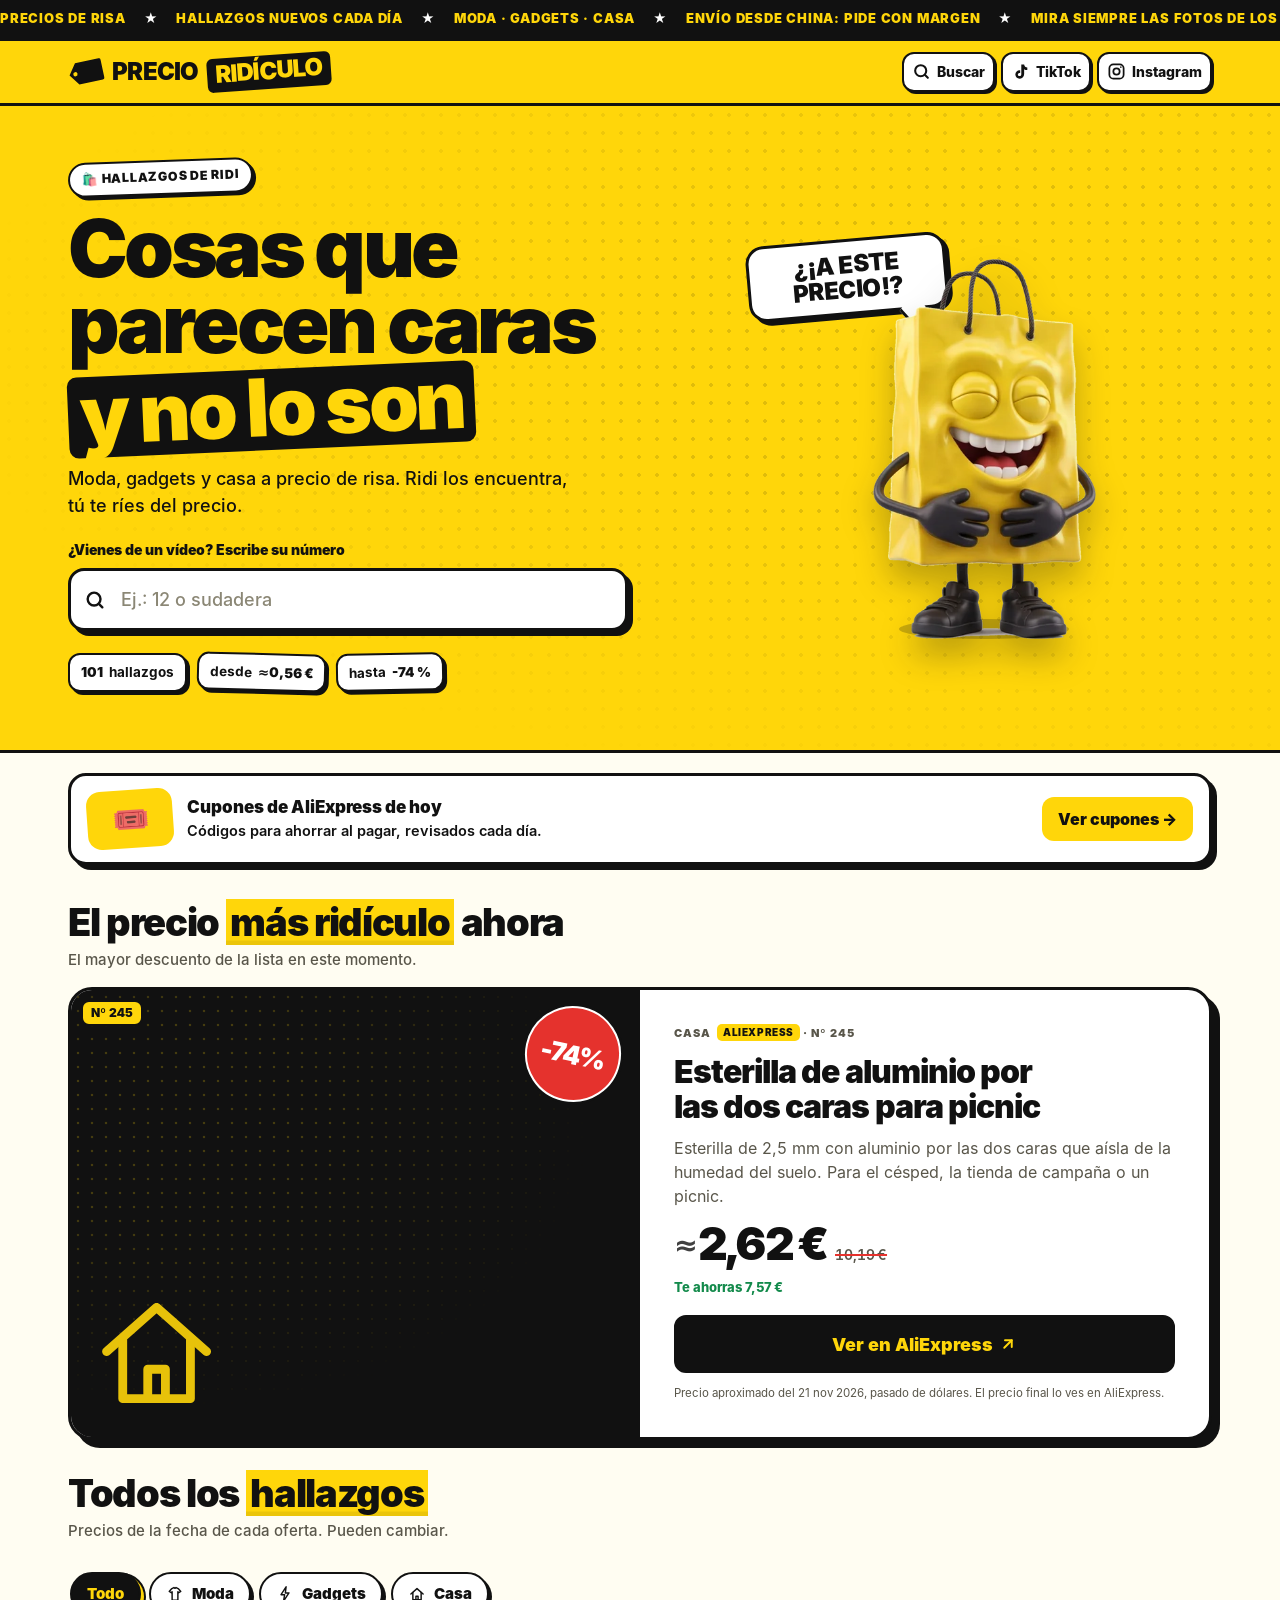
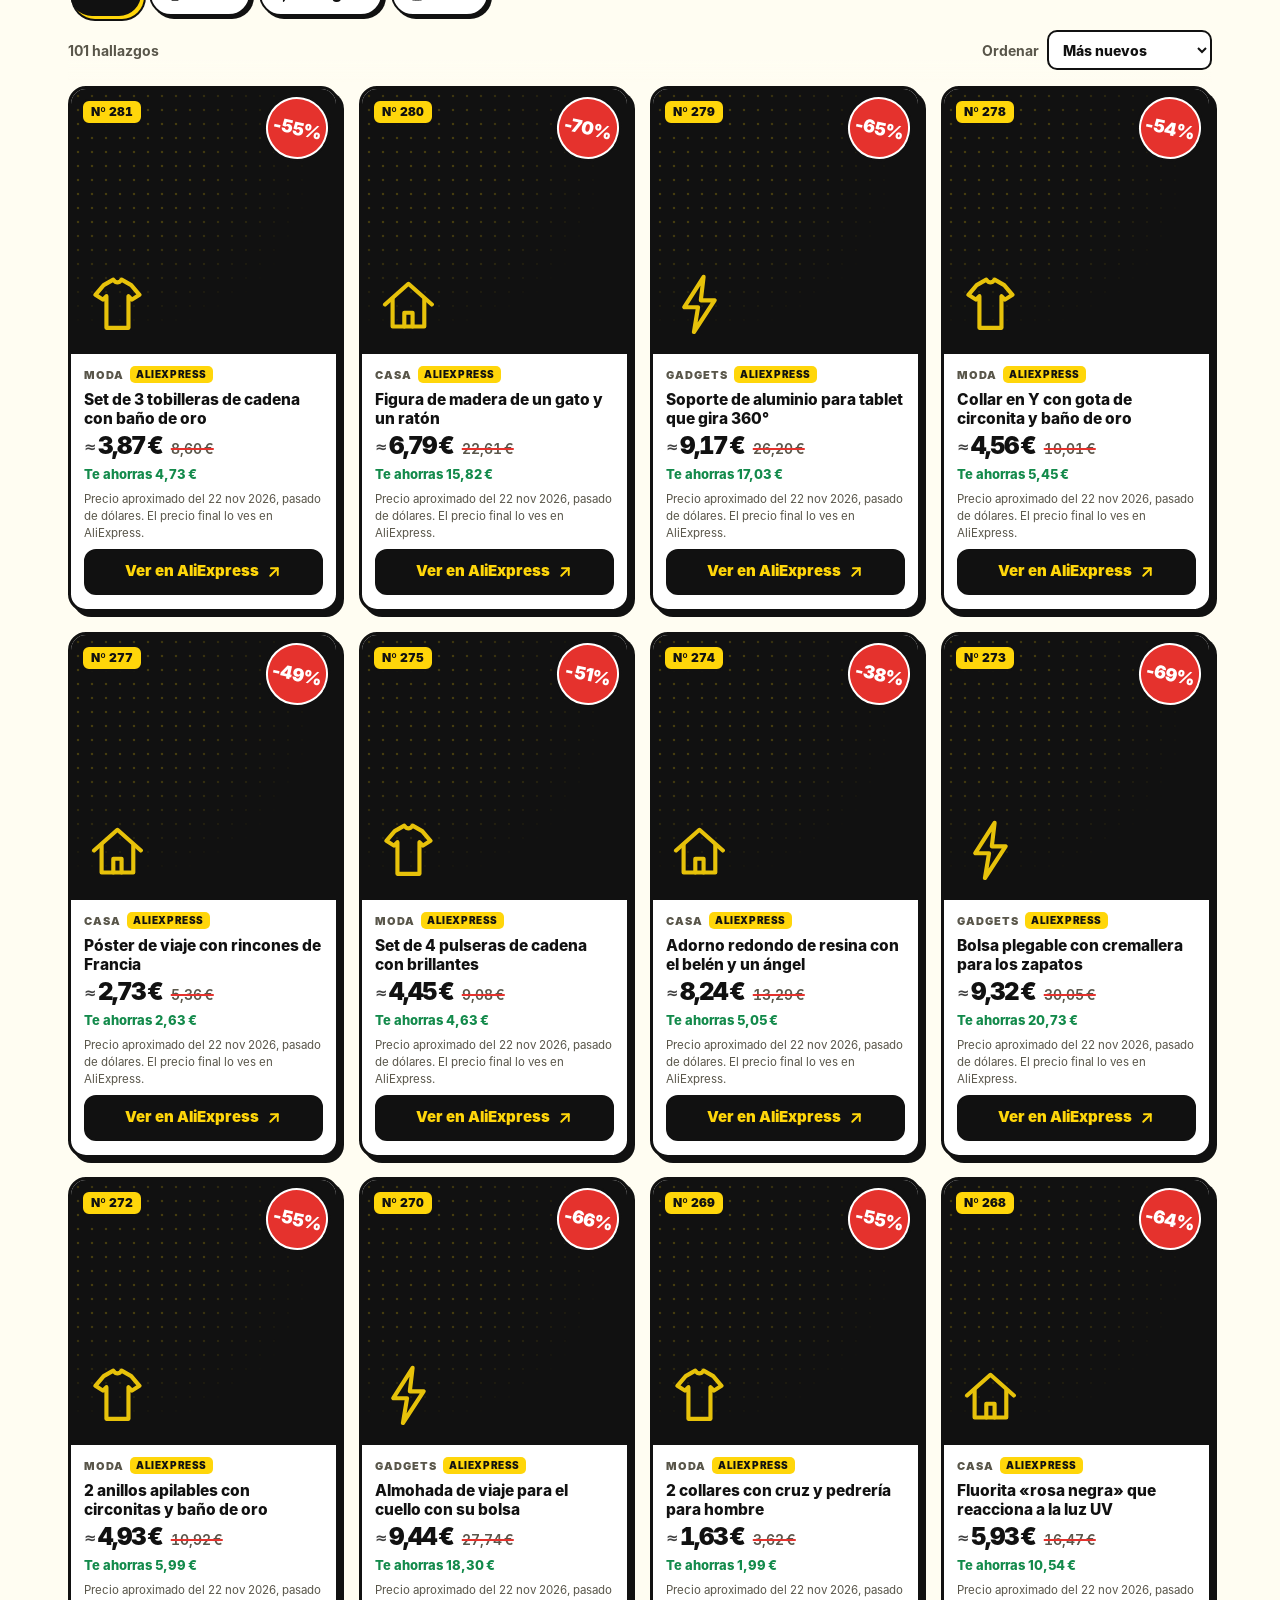
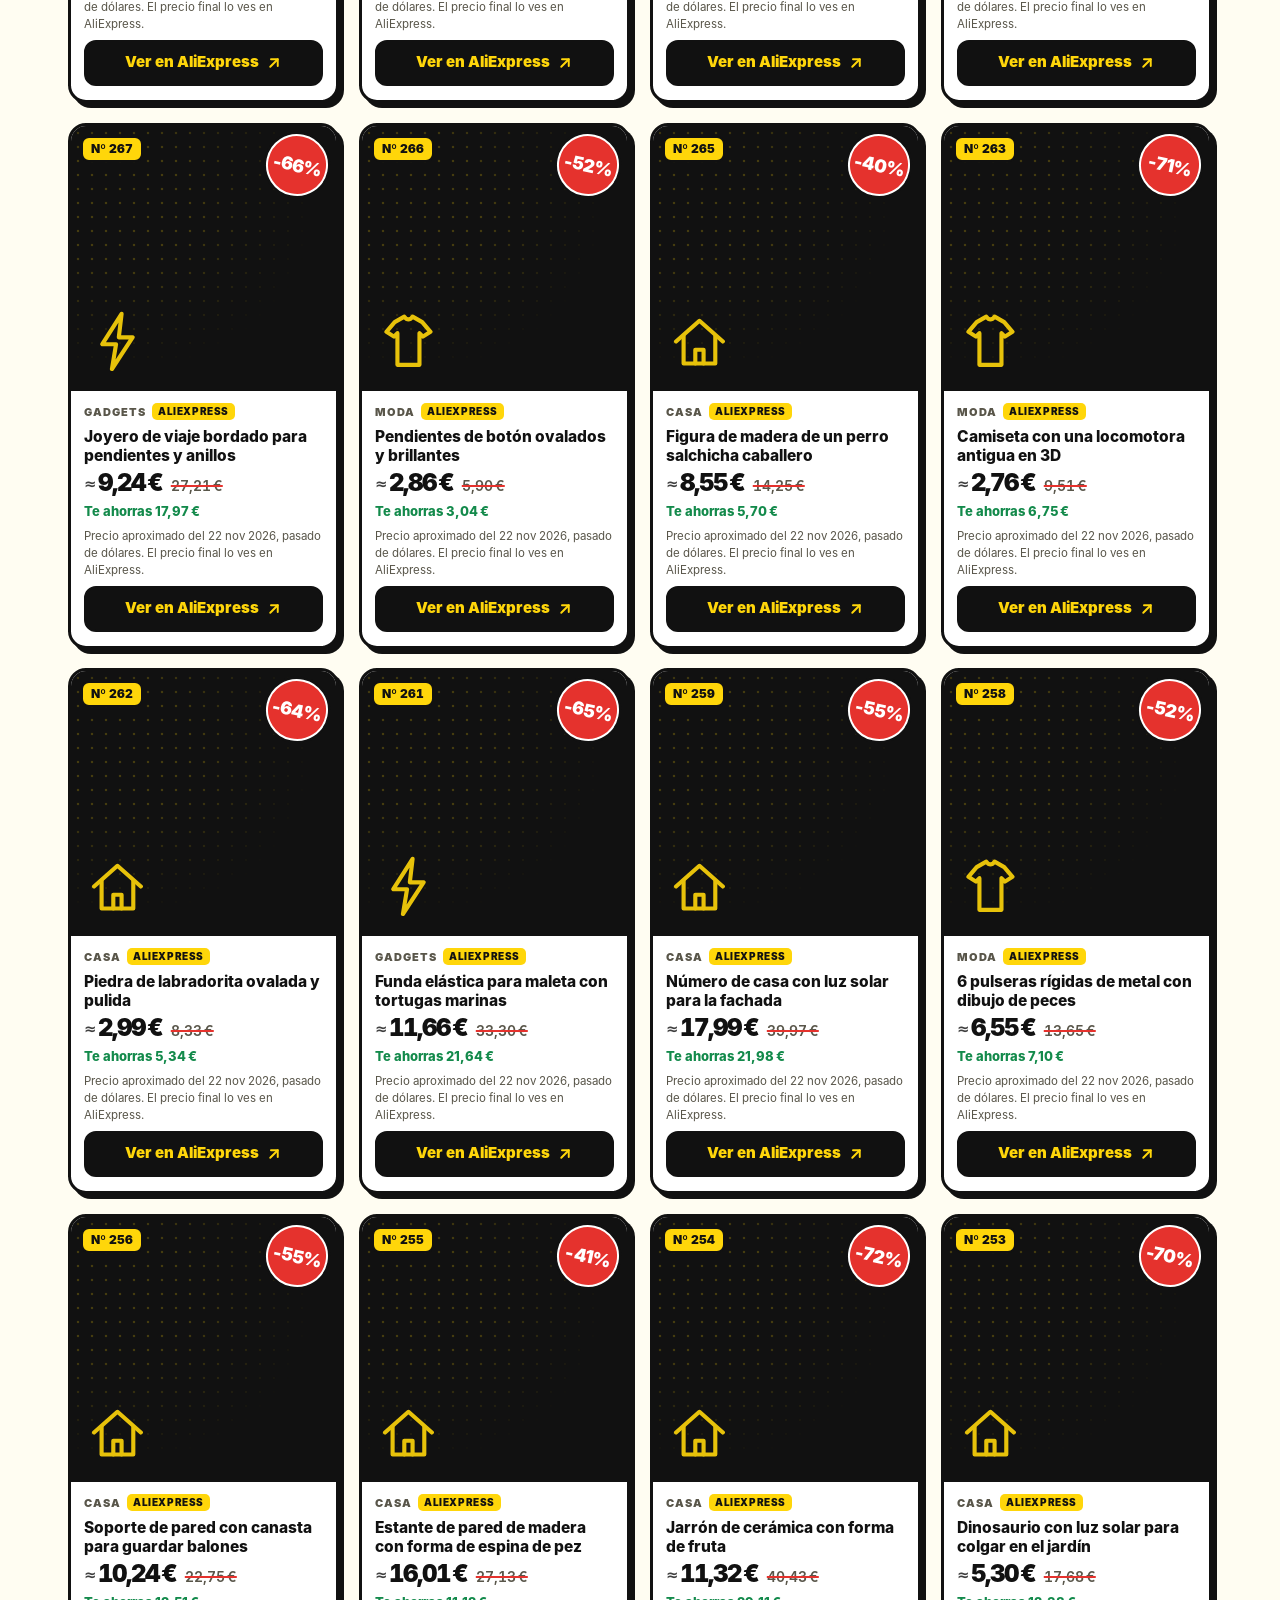
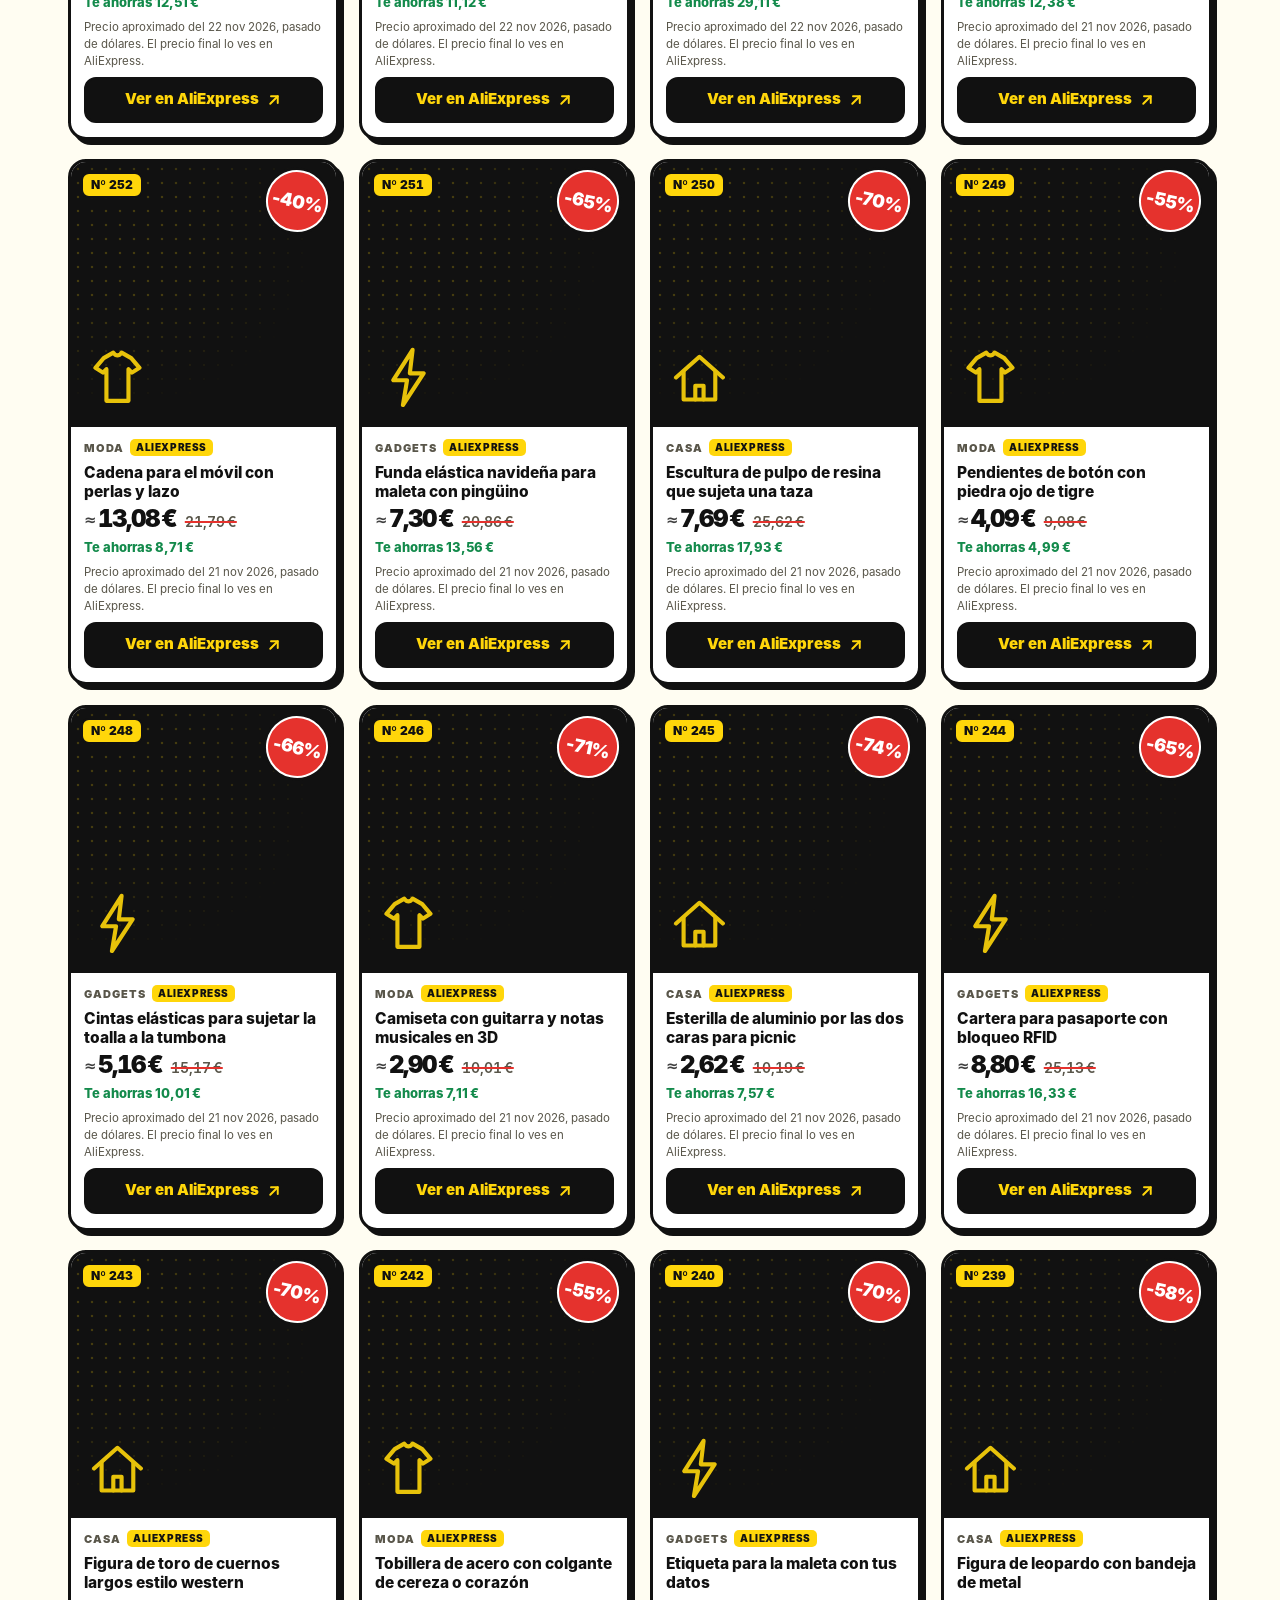
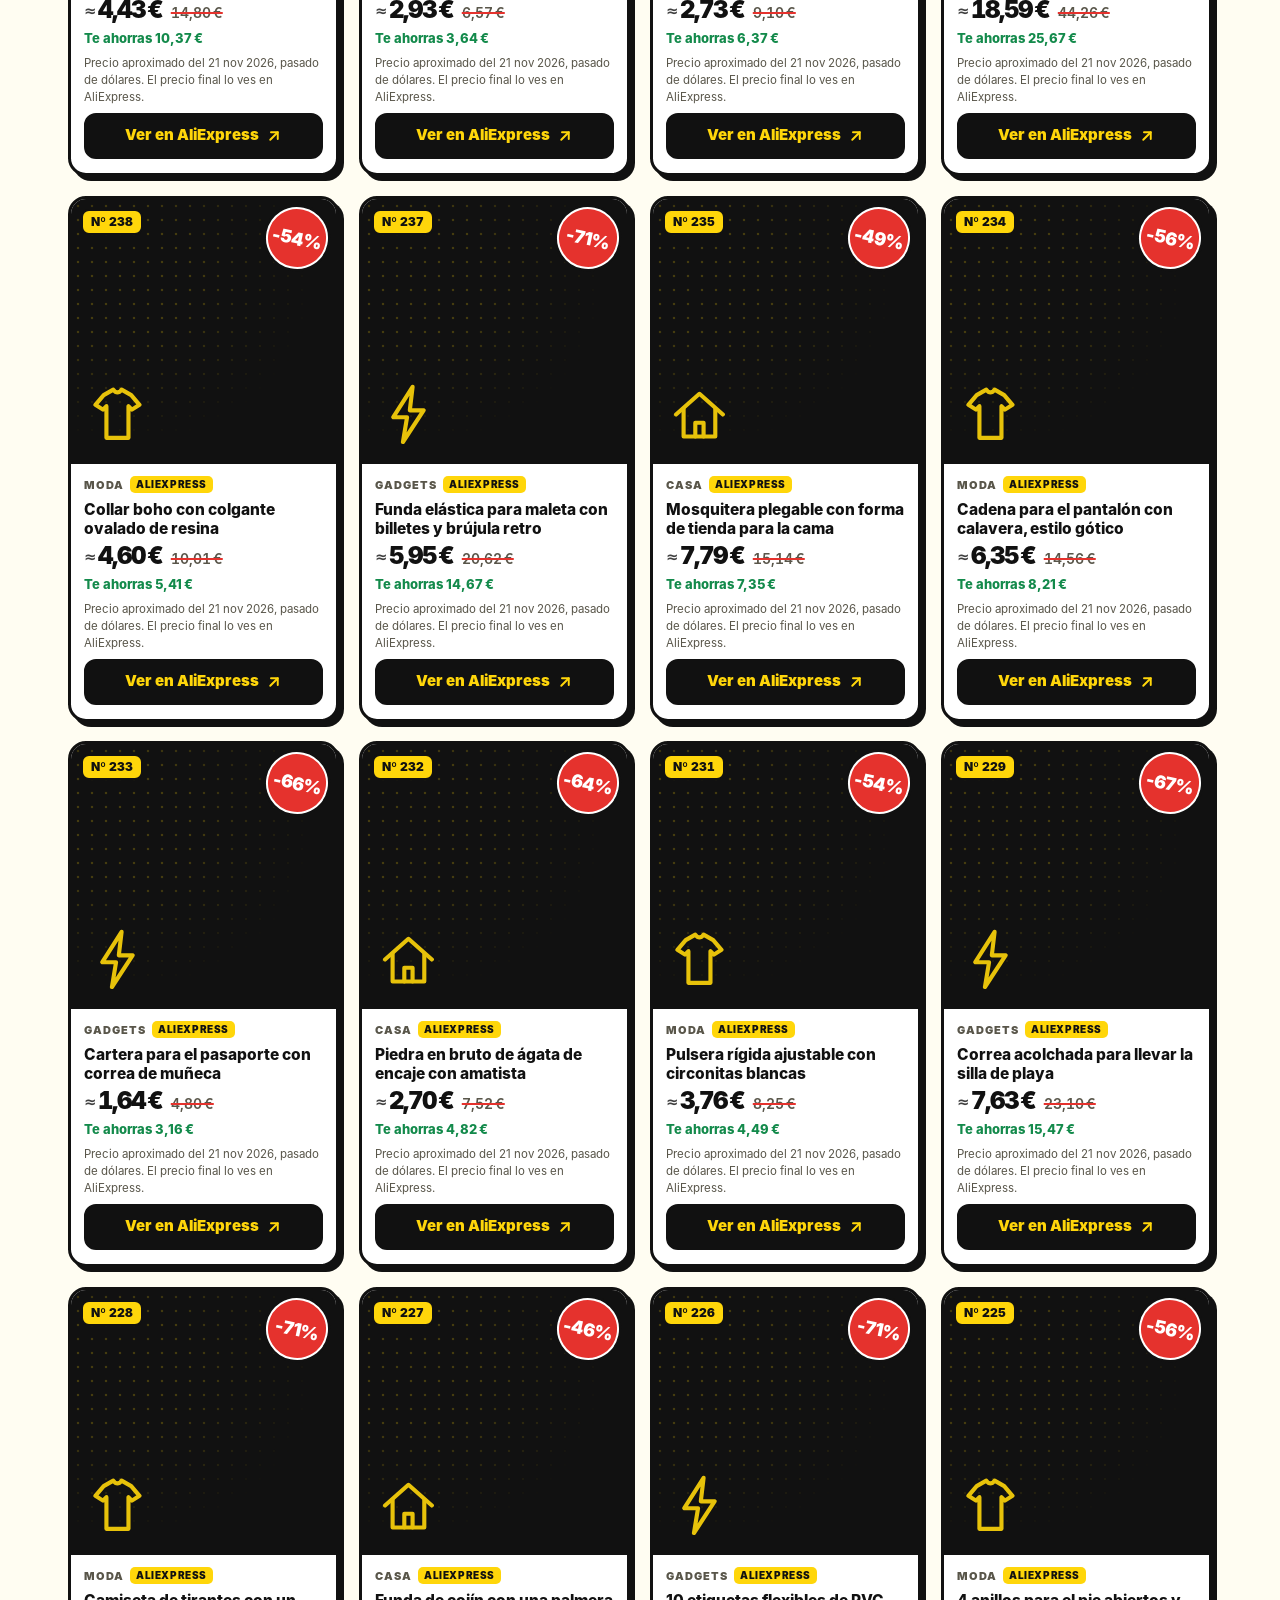
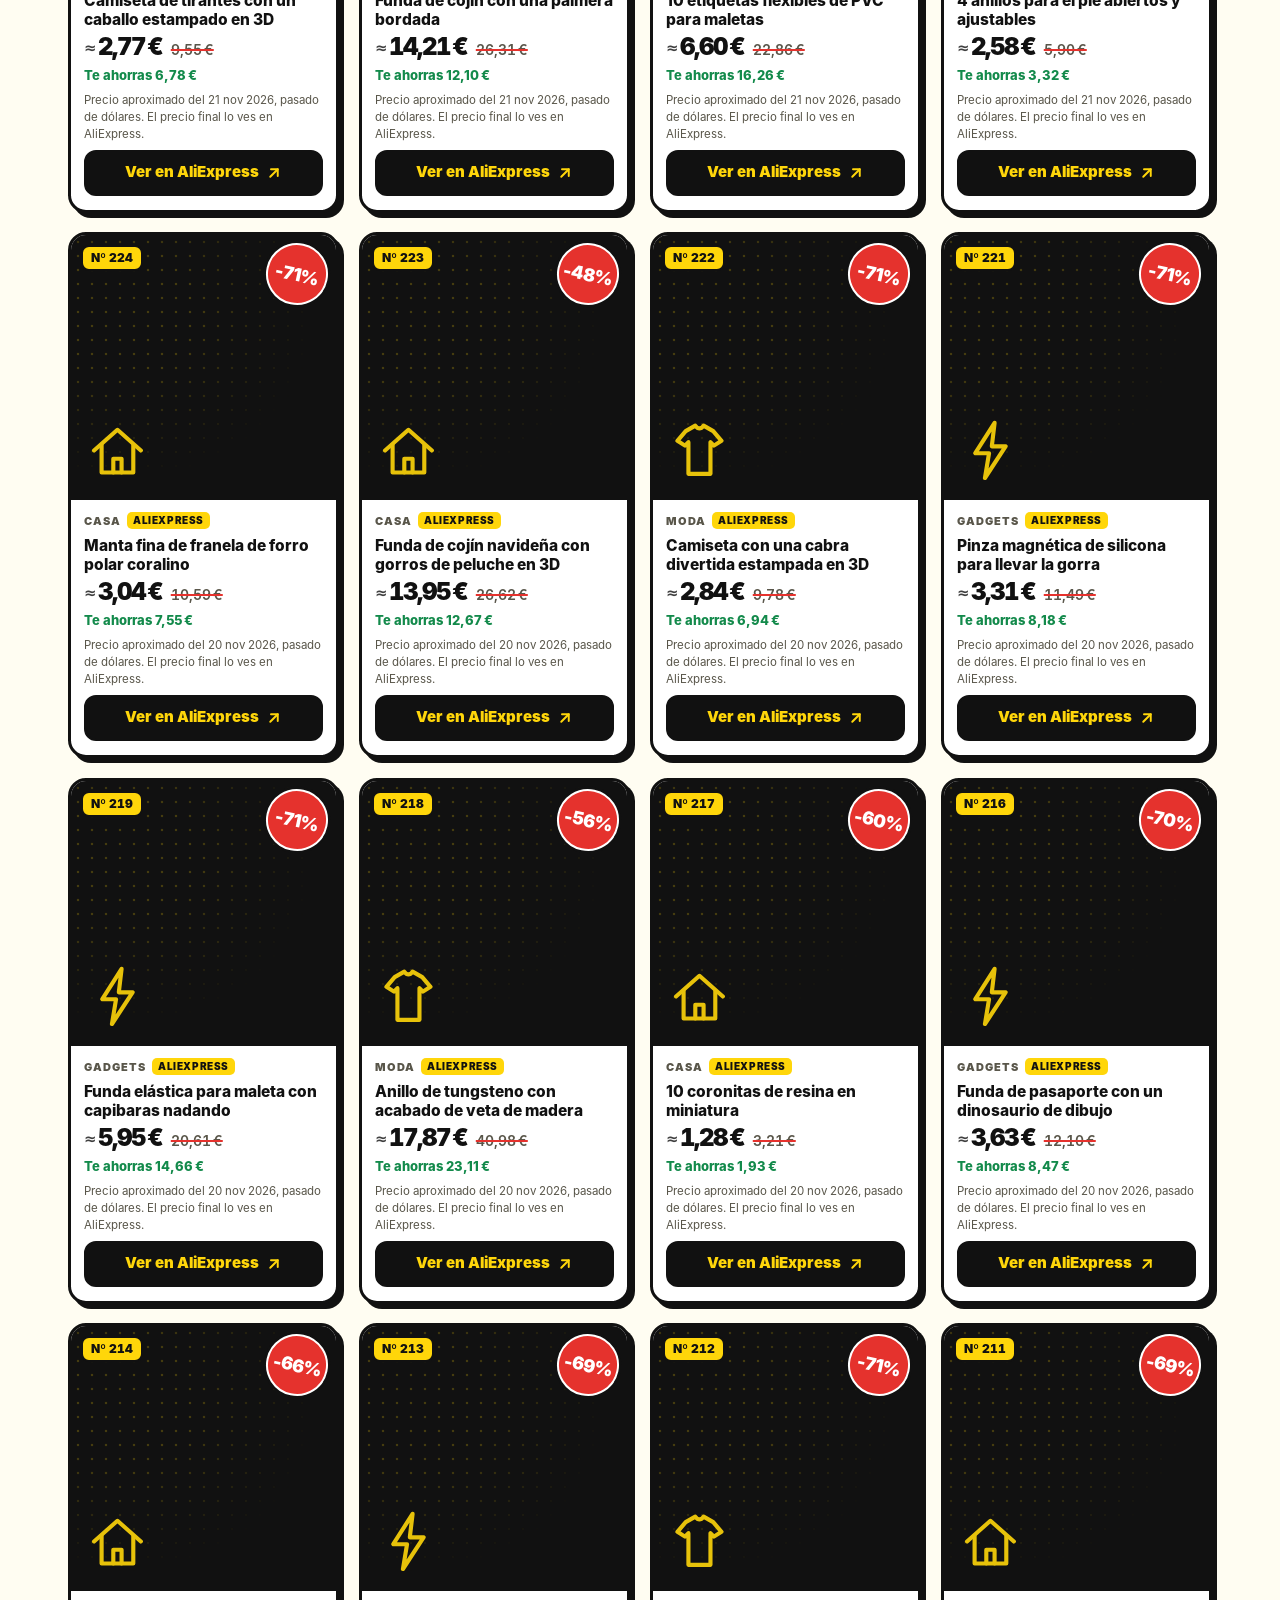
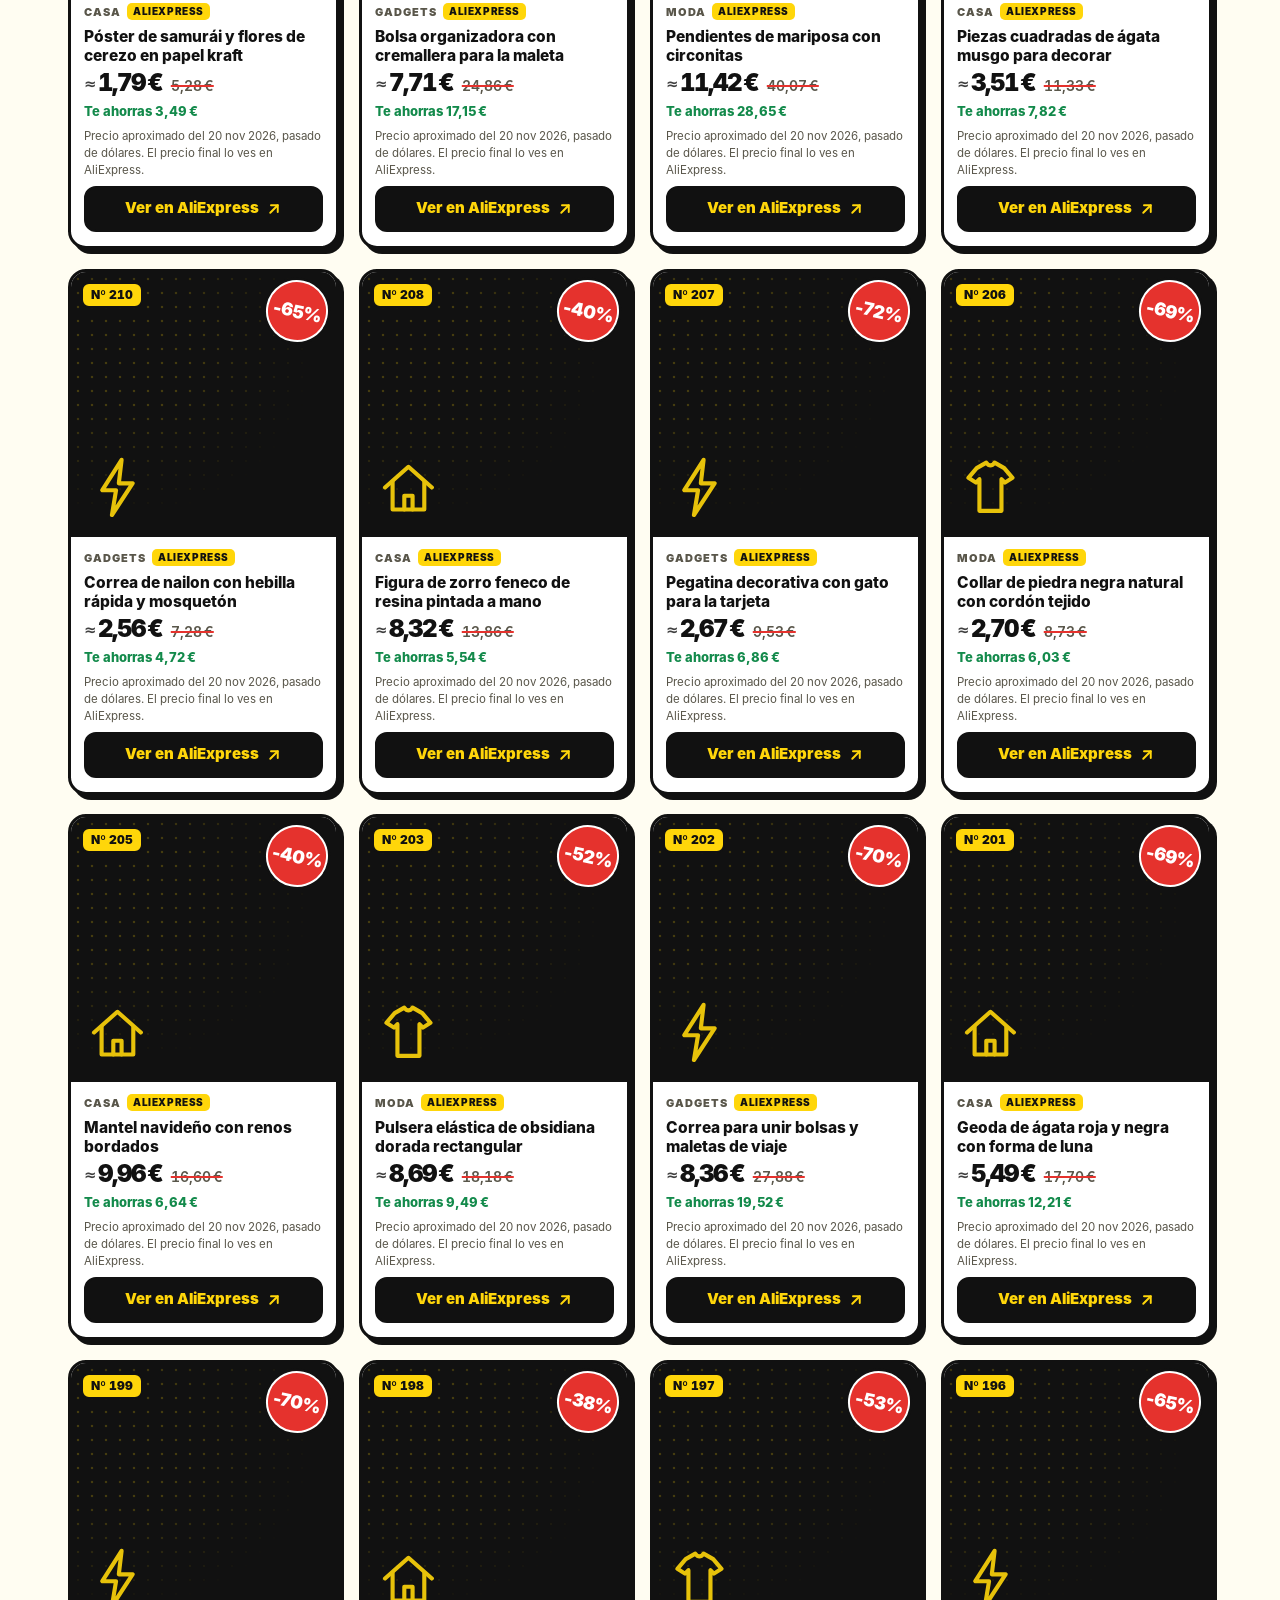
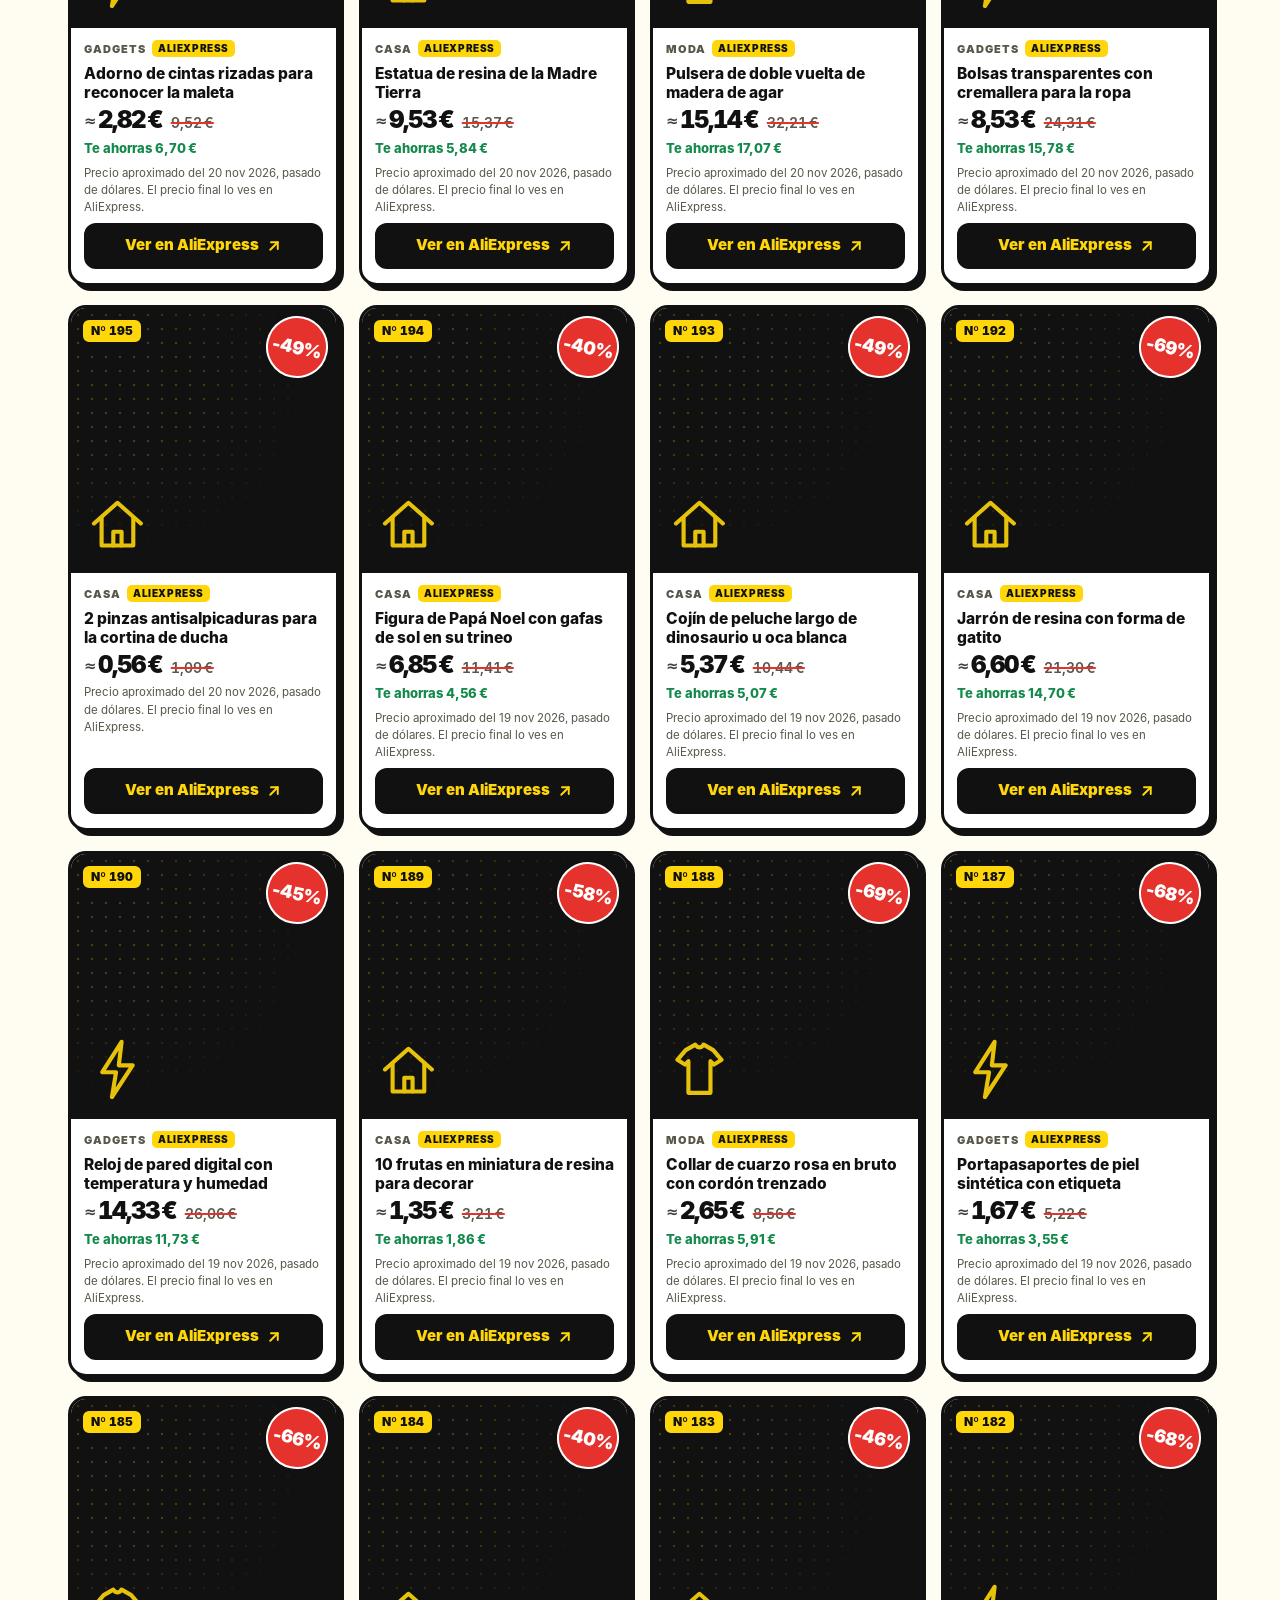
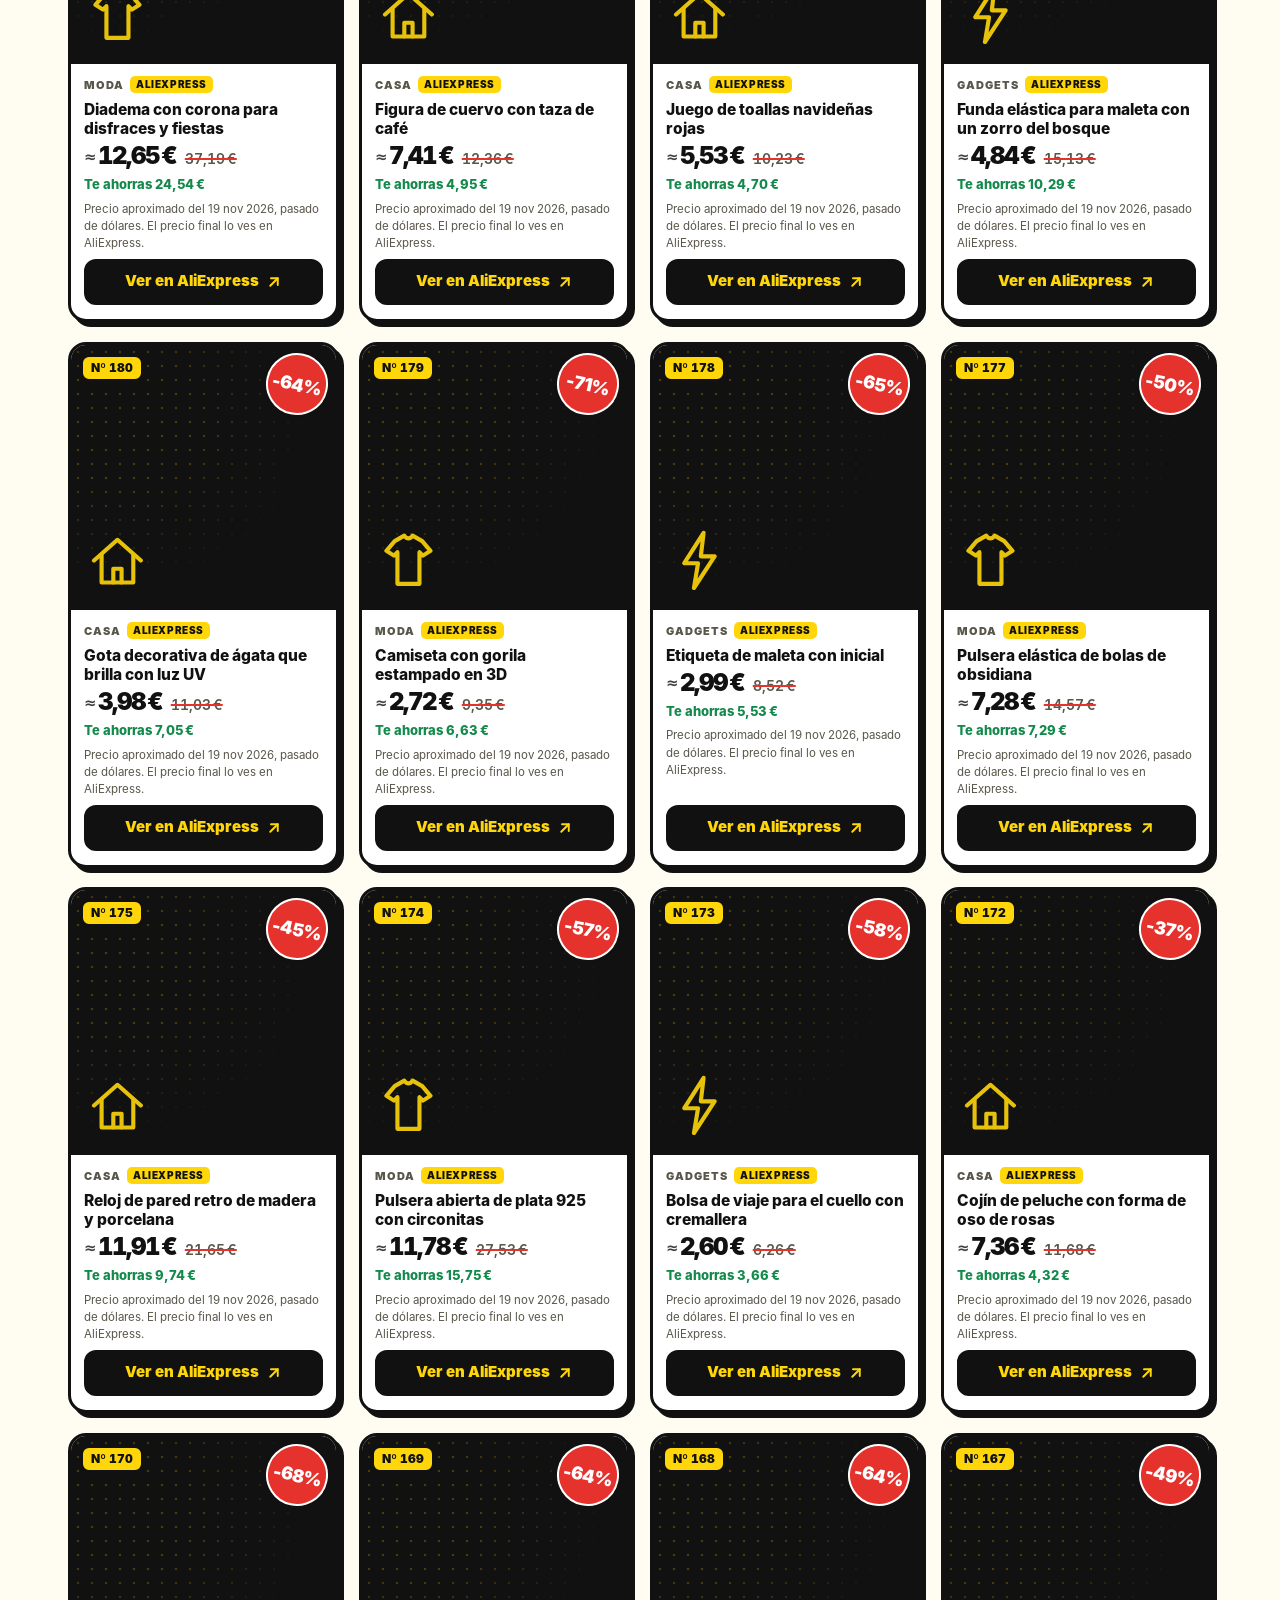
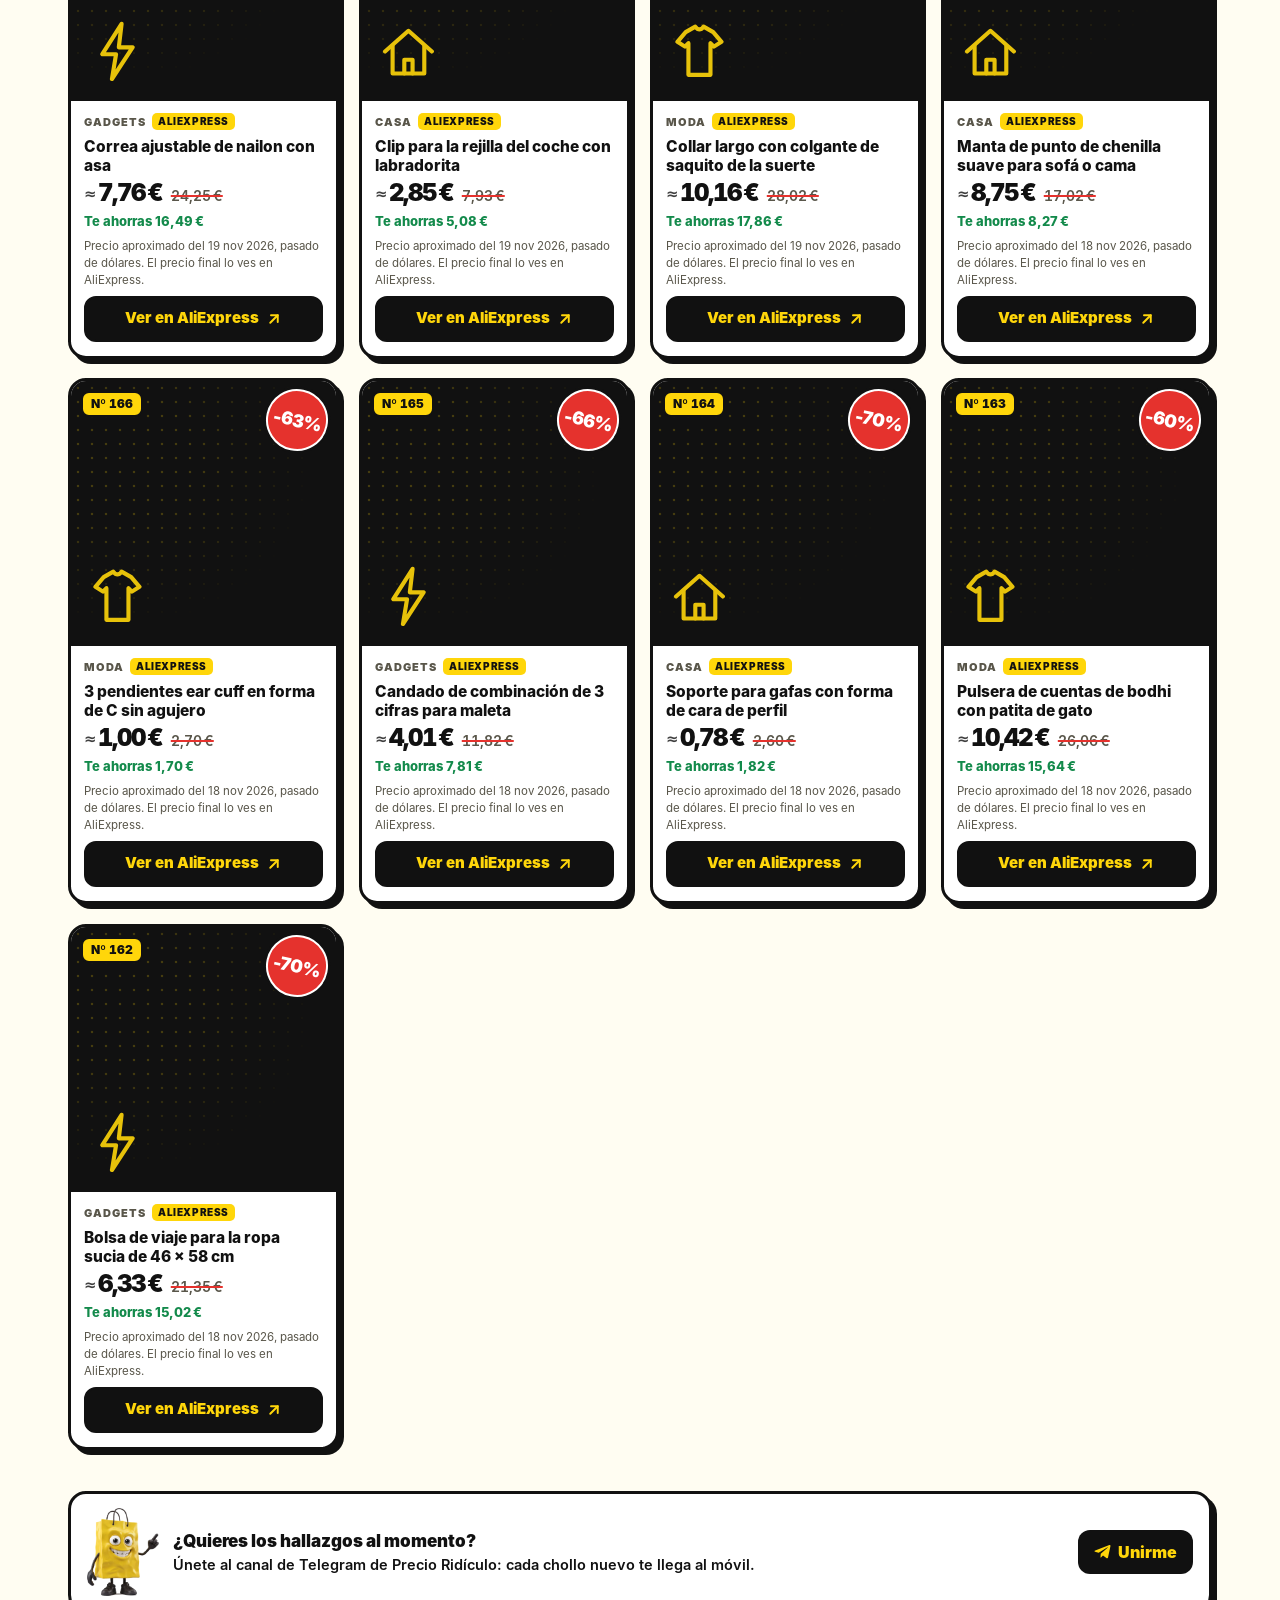
==== commit 1b451d07: "Ofertas del 2026-11-22 Co-Authored-By: Claude Opus 5.5 <noreply@anthropic.com> Claude-Session: https" ====
--- a/index.html
+++ b/index.html
@@ -388,6 +388,34 @@
 // solo_web: true → la oferta sale en la web pero no en Telegram, pines ni vídeos (Joom, hasta que su gestor lo apruebe)
 // Borra las de ejemplo cuando pongas las tuyas.
 const OFERTAS = [
+  { numero: 281, producto: "Set de 3 tobilleras de cadena con baño de oro", categoria: "Moda", tienda: "AliExpress", aprox: true, precio: 3.87, antes: 8.6, descripcion: "Tres tobilleras de acero inoxidable con baño de oro de 18 K y cadena cubana, para llevarlas juntas o por separado. Resisten el agua.", enlace: "https://rzekl.com/g/1e8d114494994f380ebb16525dc3e8/?ulp=https%3A%2F%2Fs.click.aliexpress.com%2Fdeep_link.htm%3Faff_short_key%3D_c3s1yQkJ%26dl_target_url%3Dhttps%253A%252F%252Fwww.aliexpress.com%252Fitem%252F1005013417059531.html%253Fpdp_npi%253D6%252540dis%252521USD%2525219.45%2525214.25%252521%252521%2525219.45%2525214.25%252521%2525402141149b17953003238801639e10a2%25252112000061073659568%252521affd%252521%252521%252521%2525211%2525210%252521%26hot_product%3D1&i=5&f_id=50003&subid=web", imagen: "https://ae-pic-a1.aliexpress-media.com/kf/Sd3bcf8fe9d8c4f03908e486262f762a9M.jpg", fecha: "2026-11-22", ali_id: "1005013417059531" },
+  { numero: 280, producto: "Figura de madera de un gato y un ratón", categoria: "Casa", tienda: "AliExpress", aprox: true, precio: 6.79, antes: 22.61, descripcion: "Adorno de madera maciza con un gato y un ratón, de estilo nórdico. Para la estantería, el escritorio o para regalar.", enlace: "https://rzekl.com/g/1e8d114494994f380ebb16525dc3e8/?ulp=https%3A%2F%2Fs.click.aliexpress.com%2Fdeep_link.htm%3Faff_short_key%3D_c3s1yQkJ%26dl_target_url%3Dhttps%253A%252F%252Fwww.aliexpress.com%252Fitem%252F1005013644507782.html%253Fpdp_npi%253D6%252540dis%252521USD%25252124.85%2525217.46%252521%252521%252521165.00%25252149.50%252521%2525402151fd2c17952992159213654e0cf2%25252112000061738839632%252521affd%252521%252521%252521%2525211%2525210%252521%26hot_product%3D1&i=5&f_id=50003&subid=web", imagen: "https://ae-pic-a1.aliexpress-media.com/kf/S655c2c0045604f039c58e25331d835caF.jpg", fecha: "2026-11-22", ali_id: "1005013644507782" },
+  { numero: 279, producto: "Soporte de aluminio para tablet que gira 360°", categoria: "Gadgets", tienda: "AliExpress", aprox: true, precio: 9.17, antes: 26.2, descripcion: "Soporte de aluminio con cuatro ejes que se ajustan y giro de 360°, para tablets y móviles de 4,7 a 13 pulgadas.", enlace: "https://rzekl.com/g/1e8d114494994f380ebb16525dc3e8/?ulp=https%3A%2F%2Fs.click.aliexpress.com%2Fdeep_link.htm%3Faff_short_key%3D_c3s1yQkJ%26dl_target_url%3Dhttps%253A%252F%252Fwww.aliexpress.com%252Fitem%252F1005012662142291.html%253Fpdp_npi%253D6%252540dis%252521USD%25252128.79%25252110.08%252521%252521%252521191.15%25252166.90%252521%2525402151fca717953046665997384e0cfa%25252112000059003784571%252521affd%252521%252521%252521%2525211%2525210%252521%26hot_product%3D0&i=5&f_id=50002&subid=web", imagen: "https://ae-pic-a1.aliexpress-media.com/kf/S59cbbb002f014854801e9e6cc7fa720fk.jpg", fecha: "2026-11-22", ali_id: "1005012662142291" },
+  { numero: 278, producto: "Collar en Y con gota de circonita y baño de oro", categoria: "Moda", tienda: "AliExpress", aprox: true, precio: 4.56, antes: 10.01, descripcion: "Cadena de acero inoxidable con baño de oro de 18 K y un colgante en forma de Y con una gota de circonita blanca. Sencillo y elegante.", enlace: "https://rzekl.com/g/1e8d114494994f380ebb16525dc3e8/?ulp=https%3A%2F%2Fs.click.aliexpress.com%2Fdeep_link.htm%3Faff_short_key%3D_c3s1yQkJ%26dl_target_url%3Dhttps%253A%252F%252Fwww.aliexpress.com%252Fitem%252F1005012952100678.html%253Fpdp_npi%253D6%252540dis%252521USD%25252111.00%2525215.01%252521%252521%25252111.00%2525215.01%252521%2525402140d36217953000878061327e0d4a%25252112000059802369496%252521affd%252521%252521%252521%2525211%2525210%252521%26hot_product%3D1&i=5&f_id=50003&subid=web", imagen: "https://ae-pic-a1.aliexpress-media.com/kf/Sfdd368a27b874c819a9d1c3b209f43dcH.jpg", fecha: "2026-11-22", ali_id: "1005012952100678" },
+  { numero: 277, producto: "Póster de viaje con rincones de Francia", categoria: "Casa", tienda: "AliExpress", aprox: true, precio: 2.73, antes: 5.36, descripcion: "Póster de viaje con lugares de Francia como Rustrel, los Pirineos, Courchevel o la costa de Bretaña. Para decorar una pared.", enlace: "https://rzekl.com/g/1e8d114494994f380ebb16525dc3e8/?ulp=https%3A%2F%2Fs.click.aliexpress.com%2Fdeep_link.htm%3Faff_short_key%3D_c3s1yQkJ%26dl_target_url%3Dhttps%253A%252F%252Fwww.aliexpress.com%252Fitem%252F1005008920033813.html%253Fpdp_npi%253D6%252540dis%252521USD%2525215.89%2525213.00%252521%252521%2525215.89%2525213.00%252521%2525402140d36117952992590616347e0f66%25252112000047208366703%252521affd%252521%252521%252521%2525211%2525210%252521%26hot_product%3D1&i=5&f_id=50003&subid=web", imagen: "https://ae-pic-a1.aliexpress-media.com/kf/Sc3e79dc0f82c47259439e70f2df0524bK.jpg", fecha: "2026-11-22", ali_id: "1005008920033813" },
+  { numero: 276, producto: "Palo selfie con pinza para hacer fotos a tu mascota", categoria: "Gadgets", tienda: "Joom", precio: 4.44, descripcion: "Palo selfie flexible con una pinza para sujetar el móvil, pensado para hacer fotos a perros y gatos.", enlace: "https://xnmik.com/g/k1grq9wd9g994f380ebbbe0d510ed1/?f_id=24374&ulp=https%3A%2F%2Fwww.joom.com%2Fes%2Fproducts%2F677dec124f5a980160cdcdfc%3Fcurrency%3DEUR%26utm_productid%3D677dec124f5a980160cdcdfc%26utm_freeze_token%3DeyJraWQiOiJ2MSIsInR5cCI6IkpXVCIsImFsZyI6IkVTMjU2In0.eyJleHAiOjE3OTU5MTUwMDQsInIiOiJFUyIsImMiOiJFVVIiLCJ2Ijp0cnVlLCJwcyI6W3sicCI6IjY3N2RlYzEyNGY1YTk4MDE2MGNkY2RmYyIsInYiOiI2NzdkZWMxMjRmNWE5OGE4NjBjZGNkZmUiLCJjIjo0LjQ0fV19.ePSLzv1ZG6Fkt9tG-domXyxth05f-PLZ-7R9KF-vmLODIhLkrkzbYqkkN_rIa5m3zE8gVUjl-reo6bk41HJtmw%26variant_id%3D677dec124f5a98a860cdcdfe%26gsAttrs%3DeyJyZWdpb24iOiJFUyJ9%26country%3DES%26utm_audienceid%3Dadvertising_web_admitad_2d%26utm_feed_id%3D935622805573705349%26utm_feed_date%3D2026-11-22&subid=web", imagen: "https://img.joomcdn.net/5f2d4af8126c30ea10a49aa72d62a1bbe782da04_original.jpeg", fecha: "2026-11-22", joom_id: "677dec124f5a980160cdcdfc", hasta: "2026-11-29", solo_web: true },
+  { numero: 275, producto: "Set de 4 pulseras de cadena con brillantes", categoria: "Moda", tienda: "AliExpress", aprox: true, precio: 4.45, antes: 9.08, descripcion: "Cuatro pulseras finas de acero inoxidable con cadena y pedrería, para combinarlas en la misma muñeca.", enlace: "https://rzekl.com/g/1e8d114494994f380ebb16525dc3e8/?ulp=https%3A%2F%2Fs.click.aliexpress.com%2Fdeep_link.htm%3Faff_short_key%3D_c3s1yQkJ%26dl_target_url%3Dhttps%253A%252F%252Fwww.aliexpress.com%252Fitem%252F1005012046698768.html%253Fpdp_npi%253D6%252540dis%252521USD%2525219.98%2525214.89%252521%252521%2525219.98%2525214.89%252521%2525402151fce817953002443441506e0de8%25252112000057377594238%252521affd%252521%252521%252521%2525211%2525210%252521%26hot_product%3D1&i=5&f_id=50003&subid=web", imagen: "https://ae-pic-a1.aliexpress-media.com/kf/S75203cc9fe1d41e6963a3b09404376b2R.jpg", fecha: "2026-11-22", ali_id: "1005012046698768" },
+  { numero: 274, producto: "Adorno redondo de resina con el belén y un ángel", categoria: "Casa", tienda: "AliExpress", aprox: true, precio: 8.24, antes: 13.29, descripcion: "Adorno navideño de resina en relieve con el nacimiento y la figura de un ángel. Para poner en una mesa o una estantería en Navidad.", enlace: "https://rzekl.com/g/1e8d114494994f380ebb16525dc3e8/?ulp=https%3A%2F%2Fs.click.aliexpress.com%2Fdeep_link.htm%3Faff_short_key%3D_c3s1yQkJ%26dl_target_url%3Dhttps%253A%252F%252Fwww.aliexpress.com%252Fitem%252F1005013586385965.html%253Fpdp_npi%253D6%252540dis%252521USD%25252114.61%2525219.06%252521%252521%25252197.00%25252160.14%252521%252540210152bd17952994328798218e0cb7%25252112000061598678268%252521affd%252521%252521%252521%2525211%2525210%252521%26hot_product%3D1&i=5&f_id=50003&subid=web", imagen: "https://ae-pic-a1.aliexpress-media.com/kf/S73089dd80ba6489c821e4fcb36ff95edy.jpg", fecha: "2026-11-22", ali_id: "1005013586385965" },
+  { numero: 273, producto: "Bolsa plegable con cremallera para los zapatos", categoria: "Gadgets", tienda: "AliExpress", aprox: true, precio: 9.32, antes: 30.05, descripcion: "Bolsa de viaje plegable y con cremallera para guardar los zapatos en la maleta y llevarlos separados de la ropa.", enlace: "https://rzekl.com/g/1e8d114494994f380ebb16525dc3e8/?ulp=https%3A%2F%2Fs.click.aliexpress.com%2Fdeep_link.htm%3Faff_short_key%3D_c3s1yQkJ%26dl_target_url%3Dhttps%253A%252F%252Fwww.aliexpress.com%252Fitem%252F1005013363711865.html%253Fpdp_npi%253D6%252540dis%252521USD%25252133.03%25252110.24%252521%252521%252521219.32%25252167.99%252521%2525402151fce817953032024576709e101b%25252112000060986718464%252521affd%252521%252521%252521%2525211%2525210%252521%26hot_product%3D0&i=5&f_id=50002&subid=web", imagen: "https://ae-pic-a1.aliexpress-media.com/kf/Se22c01453be140169f051e5e03afb576z.jpg", fecha: "2026-11-22", ali_id: "1005013363711865" },
+  { numero: 272, producto: "2 anillos apilables con circonitas y baño de oro", categoria: "Moda", tienda: "AliExpress", aprox: true, precio: 4.93, antes: 10.92, descripcion: "Dos anillos de acero inoxidable con baño de oro de 18 K y circonitas brillantes, para llevar juntos en el mismo dedo.", enlace: "https://rzekl.com/g/1e8d114494994f380ebb16525dc3e8/?ulp=https%3A%2F%2Fs.click.aliexpress.com%2Fdeep_link.htm%3Faff_short_key%3D_c3s1yQkJ%26dl_target_url%3Dhttps%253A%252F%252Fwww.aliexpress.com%252Fitem%252F1005013419708613.html%253Fpdp_npi%253D6%252540dis%252521USD%25252112.00%2525215.42%252521%252521%25252112.00%2525215.42%252521%252540214114e317953001570297217e0fc9%25252112000061102476699%252521affd%252521%252521%252521%2525211%2525210%252521%26hot_product%3D1&i=5&f_id=50003&subid=web", imagen: "https://ae-pic-a1.aliexpress-media.com/kf/Sd6835a04e85f401ca9c6745de3515770G.jpg", fecha: "2026-11-22", ali_id: "1005013419708613" },
+  { numero: 271, producto: "Servilletero plateado con forma de ciervo", categoria: "Casa", tienda: "Joom", precio: 2.89, descripcion: "Anillo de metal plateado con un ciervo para sujetar la servilleta. Para decorar la mesa en una comida especial o en una boda.", enlace: "https://xnmik.com/g/k1grq9wd9g994f380ebbbe0d510ed1/?f_id=24374&ulp=https%3A%2F%2Fwww.joom.com%2Fes%2Fproducts%2F677e4bda4f5a980160d0c6aa%3Fcurrency%3DEUR%26utm_productid%3D677e4bda4f5a980160d0c6aa%26utm_freeze_token%3DeyJraWQiOiJ2MSIsInR5cCI6IkpXVCIsImFsZyI6IkVTMjU2In0.eyJleHAiOjE3OTU5MTUwMDQsInIiOiJFUyIsImMiOiJFVVIiLCJ2Ijp0cnVlLCJwcyI6W3sicCI6IjY3N2U0YmRhNGY1YTk4MDE2MGQwYzZhYSIsInYiOiI2NzdlNGJkYTRmNWE5OGE4NjBkMGM2YWUiLCJjIjoyLjg5LCJvIjoxMy4xN31dfQ.T1PEh7igLgK73TqFOi-zNc2j3MDVuzYQD3ttEAFXw1Y6ij5VJBJ-uwmv7EbAkkFrqYZMmq584A7RA2ZTc_cnNw%26variant_id%3D677e4bda4f5a98a860d0c6ae%26gsAttrs%3DeyJyZWdpb24iOiJFUyJ9%26country%3DES%26utm_audienceid%3Dadvertising_web_admitad_2d%26utm_feed_id%3D935622805573705349%26utm_feed_date%3D2026-11-22&subid=web", imagen: "https://img.joomcdn.net/1ecf56e14ddb9001cf62ef4fac548f83841b52c2_original.jpeg", fecha: "2026-11-22", joom_id: "677e4bda4f5a980160d0c6aa", hasta: "2026-11-29", solo_web: true },
+  { numero: 270, producto: "Almohada de viaje para el cuello con su bolsa", categoria: "Gadgets", tienda: "AliExpress", aprox: true, precio: 9.44, antes: 27.74, descripcion: "Almohada de viaje ligera y ajustable para el cuello, que se guarda en su propia bolsa para llevarla en el equipaje.", enlace: "https://rzekl.com/g/1e8d114494994f380ebb16525dc3e8/?ulp=https%3A%2F%2Fs.click.aliexpress.com%2Fdeep_link.htm%3Faff_short_key%3D_c3s1yQkJ%26dl_target_url%3Dhttps%253A%252F%252Fwww.aliexpress.com%252Fitem%252F1005013594928635.html%253Fpdp_npi%253D6%252540dis%252521USD%25252130.49%25252110.37%252521%252521%252521202.44%25252168.83%252521%2525400b8ded7b17953032936923554e0fff%25252112000061526649341%252521affd%252521%252521%252521%2525211%2525210%252521%26hot_product%3D0&i=5&f_id=50002&subid=web", imagen: "https://ae-pic-a1.aliexpress-media.com/kf/S63b85fdb36384b74b0ae1f0c895eca7cQ.jpg", fecha: "2026-11-22", ali_id: "1005013594928635" },
+  { numero: 269, producto: "2 collares con cruz y pedrería para hombre", categoria: "Moda", tienda: "AliExpress", aprox: true, precio: 1.63, antes: 3.62, descripcion: "Dos collares ajustables de color dorado con un colgante de cruz de acrílico y pedrería, de estilo retro.", enlace: "https://rzekl.com/g/1e8d114494994f380ebb16525dc3e8/?ulp=https%3A%2F%2Fs.click.aliexpress.com%2Fdeep_link.htm%3Faff_short_key%3D_c3s1yQkJ%26dl_target_url%3Dhttps%253A%252F%252Fwww.aliexpress.com%252Fitem%252F1005013070436571.html%253Fpdp_npi%253D6%252540dis%252521USD%2525213.98%2525211.79%252521%252521%2525213.98%2525211.79%252521%2525402151fca717953003010405266e1075%25252112000060149185774%252521affd%252521%252521%252521%2525211%2525210%252521%26hot_product%3D1&i=5&f_id=50003&subid=web", imagen: "https://ae-pic-a1.aliexpress-media.com/kf/S0f9af16246874f0ebc4c3d3e1c7d9c14e.jpg", fecha: "2026-11-22", ali_id: "1005013070436571" },
+  { numero: 268, producto: "Fluorita «rosa negra» que reacciona a la luz UV", categoria: "Casa", tienda: "AliExpress", aprox: true, precio: 5.93, antes: 16.47, descripcion: "Piedra natural de fluorita de la variedad «rosa negra» que reacciona a la luz ultravioleta. Un adorno curioso para el escritorio o la estantería.", enlace: "https://rzekl.com/g/1e8d114494994f380ebb16525dc3e8/?ulp=https%3A%2F%2Fs.click.aliexpress.com%2Fdeep_link.htm%3Faff_short_key%3D_c3s1yQkJ%26dl_target_url%3Dhttps%253A%252F%252Fwww.aliexpress.com%252Fitem%252F1005012261532416.html%253Fpdp_npi%253D6%252540dis%252521USD%25252118.10%2525216.52%252521%252521%252521120.18%25252143.26%252521%252540210152bd17952988909407921e0ea6%25252112000057886515185%252521affd%252521%252521%252521%2525211%2525210%252521%26hot_product%3D1&i=5&f_id=50003&subid=web", imagen: "https://ae-pic-a1.aliexpress-media.com/kf/S78bf8936dbf74973ba471966bf02ac58S.jpg", fecha: "2026-11-22", ali_id: "1005012261532416" },
+  { numero: 267, producto: "Joyero de viaje bordado para pendientes y anillos", categoria: "Gadgets", tienda: "AliExpress", aprox: true, precio: 9.24, antes: 27.21, descripcion: "Bolsita bordada y pequeña para llevar de viaje los pendientes, los anillos y los collares bien guardados.", enlace: "https://rzekl.com/g/1e8d114494994f380ebb16525dc3e8/?ulp=https%3A%2F%2Fs.click.aliexpress.com%2Fdeep_link.htm%3Faff_short_key%3D_c3s1yQkJ%26dl_target_url%3Dhttps%253A%252F%252Fwww.aliexpress.com%252Fitem%252F1005013501011220.html%253Fpdp_npi%253D6%252540dis%252521USD%25252129.90%25252110.16%252521%252521%252521198.56%25252167.51%252521%2525402140f88817953032442075759e0d49%25252112000061305111361%252521affd%252521%252521%252521%2525211%2525210%252521%26hot_product%3D0&i=5&f_id=50002&subid=web", imagen: "https://ae-pic-a1.aliexpress-media.com/kf/Sd3ef9010ae6248c6bc58904aea202687X.jpg", fecha: "2026-11-22", ali_id: "1005013501011220" },
+  { numero: 266, producto: "Pendientes de botón ovalados y brillantes", categoria: "Moda", tienda: "AliExpress", aprox: true, precio: 2.86, antes: 5.9, descripcion: "Pendientes pequeños de metal con forma ovalada y acabado brillante, de estilo vintage. Para el día a día.", enlace: "https://rzekl.com/g/1e8d114494994f380ebb16525dc3e8/?ulp=https%3A%2F%2Fs.click.aliexpress.com%2Fdeep_link.htm%3Faff_short_key%3D_c3s1yQkJ%26dl_target_url%3Dhttps%253A%252F%252Fwww.aliexpress.com%252Fitem%252F1005013233866663.html%253Fpdp_npi%253D6%252540dis%252521USD%2525216.48%2525213.14%252521%252521%2525216.48%2525213.14%252521%252540212a7b8d17953001129944898e0ec3%25252112000060614628806%252521affd%252521%252521%252521%2525211%2525210%252521%26hot_product%3D1&i=5&f_id=50003&subid=web", imagen: "https://ae-pic-a1.aliexpress-media.com/kf/Se6e9ad2e90f642fdadd19eae7b26b3f68.jpg", fecha: "2026-11-22", ali_id: "1005013233866663" },
+  { numero: 265, producto: "Figura de madera de un perro salchicha caballero", categoria: "Casa", tienda: "AliExpress", aprox: true, precio: 8.55, antes: 14.25, descripcion: "Adorno de madera hecho a mano con un perro salchicha con aire de caballero, de estilo rústico. Para la estantería o para regalar.", enlace: "https://rzekl.com/g/1e8d114494994f380ebb16525dc3e8/?ulp=https%3A%2F%2Fs.click.aliexpress.com%2Fdeep_link.htm%3Faff_short_key%3D_c3s1yQkJ%26dl_target_url%3Dhttps%253A%252F%252Fwww.aliexpress.com%252Fitem%252F1005013659969445.html%253Fpdp_npi%253D6%252540dis%252521USD%25252115.66%2525219.40%252521%252521%252521104.00%25252162.40%252521%2525402140da8b17952989221158844e0e44%25252112000061784331033%252521affd%252521%252521%252521%2525211%2525210%252521%26hot_product%3D1&i=5&f_id=50003&subid=web", imagen: "https://ae-pic-a1.aliexpress-media.com/kf/S5fff4e476f8247b29a1909ff334009be0.jpg", fecha: "2026-11-22", ali_id: "1005013659969445" },
+  { numero: 264, producto: "4 enrolladores de silicona para cables", categoria: "Gadgets", tienda: "Joom", precio: 2.68, descripcion: "Cuatro soportes de silicona para enrollar los cables de los auriculares y llevarlos ordenados en la mochila o el bolso.", enlace: "https://xnmik.com/g/k1grq9wd9g994f380ebbbe0d510ed1/?f_id=24374&ulp=https%3A%2F%2Fwww.joom.com%2Fes%2Fproducts%2F67aead9469003001355d4f9f%3Fcurrency%3DEUR%26utm_productid%3D67aead9469003001355d4f9f%26utm_freeze_token%3DeyJraWQiOiJ2MSIsInR5cCI6IkpXVCIsImFsZyI6IkVTMjU2In0.eyJleHAiOjE3OTU5MTUwMDQsInIiOiJFUyIsImMiOiJFVVIiLCJ2Ijp0cnVlLCJwcyI6W3sicCI6IjY3YWVhZDk0NjkwMDMwMDEzNTVkNGY5ZiIsInYiOiI2N2FlYWQ5NDY5MDAzMDg1MzU1ZDRmYTEiLCJjIjoyLjY4LCJvIjoxMi45M31dfQ.F6eV8j1IDRVi-L8AM08vqTqdqT9XtdzBHImG_F4L_SWigR9LFge2qToNcQo7HDhXigCkZMlfsRvvYXyqxK0RIg%26variant_id%3D67aead9469003085355d4fa1%26gsAttrs%3DeyJyZWdpb24iOiJFUyJ9%26country%3DES%26utm_audienceid%3Dadvertising_web_admitad_premium_2d%26utm_feed_id%3D935622805573705349%26utm_feed_date%3D2026-11-22&subid=web", imagen: "https://img.joomcdn.net/c934076c43f48036441b443ed028b4d048b3c46a_original.jpeg", fecha: "2026-11-22", joom_id: "67aead9469003001355d4f9f", hasta: "2026-11-29", solo_web: true },
+  { numero: 263, producto: "Camiseta con una locomotora antigua en 3D", categoria: "Moda", tienda: "AliExpress", aprox: true, precio: 2.76, antes: 9.51, descripcion: "Camiseta fina de cuello redondo con una locomotora de tren antigua estampada en 3D. Hay tallas de adulto y de niño.", enlace: "https://rzekl.com/g/1e8d114494994f380ebb16525dc3e8/?ulp=https%3A%2F%2Fs.click.aliexpress.com%2Fdeep_link.htm%3Faff_short_key%3D_c3s1yQkJ%26dl_target_url%3Dhttps%253A%252F%252Fwww.aliexpress.com%252Fitem%252F1005005616794301.html%253Fpdp_npi%253D6%252540dis%252521USD%25252110.45%2525213.03%252521%252521%25252110.45%2525213.03%252521%2525402151fd3a17952984690307157e0e96%25252112000033761490073%252521affd%252521%252521%252521%2525211%2525210%252521%26hot_product%3D1&i=5&f_id=50003&subid=web", imagen: "https://ae-pic-a1.aliexpress-media.com/kf/S037724b6da8a4ac39db325a026a61af0R.jpg", fecha: "2026-11-22", ali_id: "1005005616794301" },
+  { numero: 262, producto: "Piedra de labradorita ovalada y pulida", categoria: "Casa", tienda: "AliExpress", aprox: true, precio: 2.99, antes: 8.33, descripcion: "Piedra natural de labradorita pulida en forma ovalada, de las que caben en la mano. Para coleccionar o decorar el escritorio.", enlace: "https://rzekl.com/g/1e8d114494994f380ebb16525dc3e8/?ulp=https%3A%2F%2Fs.click.aliexpress.com%2Fdeep_link.htm%3Faff_short_key%3D_c3s1yQkJ%26dl_target_url%3Dhttps%253A%252F%252Fwww.aliexpress.com%252Fitem%252F1005012107668040.html%253Fpdp_npi%253D6%252540dis%252521USD%2525219.15%2525213.29%252521%252521%25252160.75%25252121.87%252521%2525402151fca717952996092364559e0dc0%25252112000057517829077%252521affd%252521%252521%252521%2525211%2525210%252521%26hot_product%3D1&i=5&f_id=50003&subid=web", imagen: "https://ae-pic-a1.aliexpress-media.com/kf/S856fc2139eb84f5d8a5859a3789b9e49x.jpg", fecha: "2026-11-22", ali_id: "1005012107668040" },
+  { numero: 261, producto: "Funda elástica para maleta con tortugas marinas", categoria: "Gadgets", tienda: "AliExpress", aprox: true, precio: 11.66, antes: 33.3, descripcion: "Funda elástica azul con tortugas marinas para maletas de 18 a 32 pulgadas. Protege la maleta durante el viaje.", enlace: "https://rzekl.com/g/1e8d114494994f380ebb16525dc3e8/?ulp=https%3A%2F%2Fs.click.aliexpress.com%2Fdeep_link.htm%3Faff_short_key%3D_c3s1yQkJ%26dl_target_url%3Dhttps%253A%252F%252Fwww.aliexpress.com%252Fitem%252F1005013509175753.html%253Fpdp_npi%253D6%252540dis%252521USD%25252136.60%25252112.81%252521%252521%252521243.00%25252185.05%252521%2525402102f1cd17953031672945058e1060%25252112000061327817071%252521affd%252521%252521%252521%2525211%2525210%252521%26hot_product%3D0&i=5&f_id=50002&subid=web", imagen: "https://ae-pic-a1.aliexpress-media.com/kf/Sfe1714f2bc184452b3f6a36701f444432.jpeg", fecha: "2026-11-22", ali_id: "1005013509175753" },
+  { numero: 260, producto: "Cepillo de pelo plegable de bolsillo", categoria: "Moda", tienda: "Joom", precio: 2.84, descripcion: "Cepillo de pelo que se pliega y cabe en el bolsillo o en el bolso, para peinarse cuando estás de viaje.", enlace: "https://xnmik.com/g/k1grq9wd9g994f380ebbbe0d510ed1/?f_id=24374&ulp=https%3A%2F%2Fwww.joom.com%2Fes%2Fproducts%2F68f898799185c901b671bebf%3Fcurrency%3DEUR%26utm_productid%3D68f898799185c901b671bebf%26utm_freeze_token%3DeyJraWQiOiJ2MSIsInR5cCI6IkpXVCIsImFsZyI6IkVTMjU2In0.eyJleHAiOjE3OTU5MTUwMDQsInIiOiJFUyIsImMiOiJFVVIiLCJ2Ijp0cnVlLCJwcyI6W3sicCI6IjY4Zjg5ODc5OTE4NWM5MDFiNjcxYmViZiIsInYiOiI2OGY4OTg3OTkxODVjOWJlYjY3MWJlYzEiLCJjIjoyLjg0fV19.9mKF2Rid7XJ-IBKCYeVqrrWrK5OhQGEv6_i4YAEH0i4W7u9RczMtQ6t3_RXHYeP6pdoZeCOqPsnOL6Ehavw7Fg%26variant_id%3D68f898799185c9beb671bec1%26gsAttrs%3DeyJyZWdpb24iOiJFUyJ9%26country%3DES%26utm_audienceid%3Dadvertising_web_admitad_2d%26utm_feed_id%3D935622805573705349%26utm_feed_date%3D2026-11-22&subid=web", imagen: "https://img.joomcdn.net/7e13a257614eb1cd0b5c83bb6dd7a80834f40813_original.jpeg", fecha: "2026-11-22", joom_id: "68f898799185c901b671bebf", hasta: "2026-11-29", solo_web: true },
+  { numero: 259, producto: "Número de casa con luz solar para la fachada", categoria: "Casa", tienda: "AliExpress", aprox: true, precio: 17.99, antes: 39.97, descripcion: "Cartel de 9 pulgadas con el número de la casa, iluminado por detrás con luz LED que se carga con el sol. Resiste el agua, para la pared o el jardín.", enlace: "https://rzekl.com/g/1e8d114494994f380ebb16525dc3e8/?ulp=https%3A%2F%2Fs.click.aliexpress.com%2Fdeep_link.htm%3Faff_short_key%3D_c3s1yQkJ%26dl_target_url%3Dhttps%253A%252F%252Fwww.aliexpress.com%252Fitem%252F1005013601452153.html%253Fpdp_npi%253D6%252540dis%252521USD%25252143.93%25252119.77%252521%252521%25252143.93%25252119.77%252521%2525402101611117952994557643809e0ede%25252112000061550085849%252521affd%252521%252521%252521%2525211%2525210%252521%26hot_product%3D1&i=5&f_id=50003&subid=web", imagen: "https://ae-pic-a1.aliexpress-media.com/kf/Se2441b1d410e4c099f233fb887c3580aW.jpg", fecha: "2026-11-22", ali_id: "1005013601452153" },
+  { numero: 258, producto: "6 pulseras rígidas de metal con dibujo de peces", categoria: "Moda", tienda: "AliExpress", aprox: true, precio: 6.55, antes: 13.65, descripcion: "Seis pulseras de metal con un dibujo de peces, de estilo étnico y vintage, para llevar juntas en la muñeca.", enlace: "https://rzekl.com/g/1e8d114494994f380ebb16525dc3e8/?ulp=https%3A%2F%2Fs.click.aliexpress.com%2Fdeep_link.htm%3Faff_short_key%3D_c3s1yQkJ%26dl_target_url%3Dhttps%253A%252F%252Fwww.aliexpress.com%252Fitem%252F1005011649753754.html%253Fpdp_npi%253D6%252540dis%252521USD%25252115.00%2525217.20%252521%252521%25252115.00%2525217.20%252521%2525402102f1cd17953002999895929e1125%25252112000056152048220%252521affd%252521%252521%252521%2525211%2525210%252521%26hot_product%3D1&i=5&f_id=50003&subid=web", imagen: "https://ae-pic-a1.aliexpress-media.com/kf/S319b532f3be14a7cbb17ce929fd255ac6.jpg", fecha: "2026-11-22", ali_id: "1005011649753754" },
+  { numero: 257, producto: "Abridor de botes ajustable de acero inoxidable", categoria: "Casa", tienda: "Joom", precio: 4.07, descripcion: "Abridor de acero inoxidable que se ajusta al tamaño de la tapa, para abrir botes y frascos en casa.", enlace: "https://xnmik.com/g/k1grq9wd9g994f380ebbbe0d510ed1/?f_id=24374&ulp=https%3A%2F%2Fwww.joom.com%2Fes%2Fproducts%2F67ab23e1e8fd4b010b622906%3Fcurrency%3DEUR%26utm_productid%3D67ab23e1e8fd4b010b622906%26utm_freeze_token%3DeyJraWQiOiJ2MSIsInR5cCI6IkpXVCIsImFsZyI6IkVTMjU2In0.eyJleHAiOjE3OTU5MTUwMDQsInIiOiJFUyIsImMiOiJFVVIiLCJ2Ijp0cnVlLCJwcyI6W3sicCI6IjY3YWIyM2UxZThmZDRiMDEwYjYyMjkwNiIsInYiOiI2N2FiMjNlMWU4ZmQ0YjRkMGI2MjI5MDgiLCJjIjo0LjA3LCJvIjoxNS4xfV19.bN3xEHvFHSmAxwax6pX-g21SImc7jr49ubCYLfDF3vbhiIwcYrgONyk-b7n7oae8jakWw4UJuz3SkpQwCZeaXw%26variant_id%3D67ab23e1e8fd4b4d0b622908%26gsAttrs%3DeyJyZWdpb24iOiJFUyJ9%26country%3DES%26utm_audienceid%3Dadvertising_web_admitad_2d%26utm_feed_id%3D935622805573705349%26utm_feed_date%3D2026-11-22&subid=web", imagen: "https://img.joomcdn.net/52368fdf957655ce2a01a6efc409925982e026df_original.jpeg", fecha: "2026-11-22", joom_id: "67ab23e1e8fd4b010b622906", hasta: "2026-11-29", solo_web: true },
+  { numero: 256, producto: "Soporte de pared con canasta para guardar balones", categoria: "Casa", tienda: "AliExpress", aprox: true, precio: 10.24, antes: 22.75, descripcion: "Soporte de hierro para la pared con forma de canasta de baloncesto, para guardar y tener a la vista balones de baloncesto, fútbol y otros.", enlace: "https://rzekl.com/g/1e8d114494994f380ebb16525dc3e8/?ulp=https%3A%2F%2Fs.click.aliexpress.com%2Fdeep_link.htm%3Faff_short_key%3D_c3s1yQkJ%26dl_target_url%3Dhttps%253A%252F%252Fwww.aliexpress.com%252Fitem%252F1005013130519765.html%253Fpdp_npi%253D6%252540dis%252521USD%25252125.00%25252111.25%252521%252521%252521165.99%25252174.70%252521%2525402140da8b17952991519682006e0f1f%25252112000060319767715%252521affd%252521%252521%252521%2525211%2525210%252521%26hot_product%3D1&i=5&f_id=50003&subid=web", imagen: "https://ae-pic-a1.aliexpress-media.com/kf/S6c7edaab890c433183b871fced674d04g.jpg", fecha: "2026-11-22", ali_id: "1005013130519765" },
+  { numero: 255, producto: "Estante de pared de madera con forma de espina de pez", categoria: "Casa", tienda: "AliExpress", aprox: true, precio: 16.01, antes: 27.13, descripcion: "Estante de madera de estilo mediterráneo con forma de espina de pez, para colgar en la pared del salón y poner cosas pequeñas.", enlace: "https://rzekl.com/g/1e8d114494994f380ebb16525dc3e8/?ulp=https%3A%2F%2Fs.click.aliexpress.com%2Fdeep_link.htm%3Faff_short_key%3D_c3s1yQkJ%26dl_target_url%3Dhttps%253A%252F%252Fwww.aliexpress.com%252Fitem%252F1005012357151561.html%253Fpdp_npi%253D6%252540dis%252521USD%25252129.82%25252117.59%252521%252521%252521198.00%252521116.82%252521%2525402140f89017952993262685107e11ad%25252112000058190376099%252521affd%252521%252521%252521%2525211%2525210%252521%26hot_product%3D1&i=5&f_id=50003&subid=web", imagen: "https://ae-pic-a1.aliexpress-media.com/kf/S03f0749868c54ff7ab47c09cec5c0735N.jpg", fecha: "2026-11-22", ali_id: "1005012357151561" },
+  { numero: 254, producto: "Jarrón de cerámica con forma de fruta", categoria: "Casa", tienda: "AliExpress", aprox: true, precio: 11.32, antes: 40.43, descripcion: "Jarrón de cerámica con forma de naranja, limón o sandía para poner flores frescas en la mesa del salón o de la oficina.", enlace: "https://rzekl.com/g/1e8d114494994f380ebb16525dc3e8/?ulp=https%3A%2F%2Fs.click.aliexpress.com%2Fdeep_link.htm%3Faff_short_key%3D_c3s1yQkJ%26dl_target_url%3Dhttps%253A%252F%252Fwww.aliexpress.com%252Fitem%252F1005010739447842.html%253Fpdp_npi%253D6%252540dis%252521USD%25252144.43%25252112.44%252521%252521%252521295.00%25252182.60%252521%2525402140d36217952994126433303e0ea8%25252112000053360238981%252521affd%252521%252521%252521%2525211%2525210%252521%26hot_product%3D1&i=5&f_id=50003&subid=web", imagen: "https://ae-pic-a1.aliexpress-media.com/kf/S26c8528893e443a0a8e32f0beeb2cf559.jpg", fecha: "2026-11-22", ali_id: "1005010739447842" },
   { numero: 253, producto: "Dinosaurio con luz solar para colgar en el jardín", categoria: "Casa", tienda: "AliExpress", aprox: true, precio: 5.3, antes: 17.68, descripcion: "Figura de dinosaurio con una luz que se carga con el sol, para colgar de un árbol o de la pared del patio y que alumbre por la noche.", enlace: "https://rzekl.com/g/1e8d114494994f380ebb16525dc3e8/?ulp=https%3A%2F%2Fs.click.aliexpress.com%2Fdeep_link.htm%3Faff_short_key%3D_c3s1yQkJ%26dl_target_url%3Dhttps%253A%252F%252Fwww.aliexpress.com%252Fitem%252F1005013635605596.html%253Fpdp_npi%253D6%252540dis%252521USD%25252119.43%2525215.83%252521%252521%252521129.00%25252138.70%252521%2525402141149b17952126682057182e0d38%25252112000061773780334%252521affd%252521%252521%252521%2525211%2525210%252521%26hot_product%3D1&i=5&f_id=50003&subid=web", imagen: "https://ae-pic-a1.aliexpress-media.com/kf/S8a63f0ef062b475b92ff3417204f8b6bq.jpg", fecha: "2026-11-21", ali_id: "1005013635605596" },
   { numero: 252, producto: "Cadena para el móvil con perlas y lazo", categoria: "Moda", tienda: "AliExpress", aprox: true, precio: 13.08, antes: 21.79, descripcion: "Cadena de perlas de imitación con un lazo para colgar el móvil, el bolso, las llaves o la cámara.", enlace: "https://rzekl.com/g/1e8d114494994f380ebb16525dc3e8/?ulp=https%3A%2F%2Fs.click.aliexpress.com%2Fdeep_link.htm%3Faff_short_key%3D_c3s1yQkJ%26dl_target_url%3Dhttps%253A%252F%252Fwww.aliexpress.com%252Fitem%252F1005013651743845.html%253Fpdp_npi%253D6%252540dis%252521USD%25252123.95%25252114.37%252521%252521%252521159.00%25252195.40%252521%2525402140d33617952140609793047e0e39%25252112000061761109501%252521affd%252521%252521%252521%2525211%2525210%252521%26hot_product%3D1&i=5&f_id=50003&subid=web", imagen: "https://ae-pic-a1.aliexpress-media.com/kf/S4f5402350da64735989e541e5f8b1f83z.png", fecha: "2026-11-21", ali_id: "1005013651743845" },
   { numero: 251, producto: "Funda elástica navideña para maleta con pingüino", categoria: "Gadgets", tienda: "AliExpress", aprox: true, precio: 7.3, antes: 20.86, descripcion: "Funda elástica con un estampado navideño de pingüino para maletas de 18 a 32 pulgadas. Protege la maleta del polvo y los arañazos.", enlace: "https://rzekl.com/g/1e8d114494994f380ebb16525dc3e8/?ulp=https%3A%2F%2Fs.click.aliexpress.com%2Fdeep_link.htm%3Faff_short_key%3D_c3s1yQkJ%26dl_target_url%3Dhttps%253A%252F%252Fwww.aliexpress.com%252Fitem%252F1005013445799716.html%253Fpdp_npi%253D6%252540dis%252521USD%25252122.92%2525218.02%252521%252521%252521151.98%25252153.19%252521%2525400b8ded7b17951304463544971e0d89%25252112000061202502330%252521affd%252521%252521%252521%2525211%2525210%252521%26hot_product%3D0&i=5&f_id=50002&subid=web", imagen: "https://ae-pic-a1.aliexpress-media.com/kf/S2856b9d895fb41448b98c018f4e3b73be.jpg", fecha: "2026-11-21", ali_id: "1005013445799716" },
@@ -480,34 +508,6 @@
   { numero: 164, producto: "Soporte para gafas con forma de cara de perfil", categoria: "Casa", tienda: "AliExpress", aprox: true, precio: 0.78, antes: 2.6, descripcion: "Figura minimalista impresa en 3D con la silueta de una cara de perfil donde se apoyan las gafas. Práctica y decorativa para el escritorio o la mesilla.", enlace: "https://rzekl.com/g/1e8d114494994f380ebb16525dc3e8/?ulp=https%3A%2F%2Fs.click.aliexpress.com%2Fdeep_link.htm%3Faff_short_key%3D_c3s1yQkJ%26dl_target_url%3Dhttps%253A%252F%252Fwww.aliexpress.com%252Fitem%252F1005013571603862.html%253Fpdp_npi%253D6%252540dis%252521USD%2525212.86%2525210.86%252521%252521%25252118.99%2525215.70%252521%252540212a7b8d17949534511728807e0f68%25252112000061554652867%252521affd%252521%252521%252521%2525211%2525210%252521%26hot_product%3D1&i=5&f_id=50003&subid=web", imagen: "https://ae-pic-a1.aliexpress-media.com/kf/S187e5e68f3d0435582470e46b65906a1C.jpg", fecha: "2026-11-18", ali_id: "1005013571603862" },
   { numero: 163, producto: "Pulsera de cuentas de bodhi con patita de gato", categoria: "Moda", tienda: "AliExpress", aprox: true, precio: 10.42, antes: 26.06, descripcion: "Pulsera de cuentas de raíz de bodhi tostada con un abalorio en forma de patita de gato. Un detalle mono para regalar a quien le encantan los gatos.", enlace: "https://rzekl.com/g/1e8d114494994f380ebb16525dc3e8/?ulp=https%3A%2F%2Fs.click.aliexpress.com%2Fdeep_link.htm%3Faff_short_key%3D_c3s1yQkJ%26dl_target_url%3Dhttps%253A%252F%252Fwww.aliexpress.com%252Fitem%252F1005013290906708.html%253Fpdp_npi%253D6%252540dis%252521USD%25252128.64%25252111.45%252521%252521%252521189.95%25252175.98%252521%2525402140f88817949549674075476e0fff%25252112000060713653506%252521affd%252521%252521%252521%2525211%2525210%252521%26hot_product%3D1&i=5&f_id=50003&subid=web", imagen: "https://ae-pic-a1.aliexpress-media.com/kf/S7229a340d8774245a269ab61112cc75bG.jpg", fecha: "2026-11-18", ali_id: "1005013290906708" },
   { numero: 162, producto: "Bolsa de viaje para la ropa sucia de 46 × 58 cm", categoria: "Gadgets", tienda: "AliExpress", aprox: true, precio: 6.33, antes: 21.35, descripcion: "Bolsa grande con cremallera y asas para separar la ropa sucia dentro de la maleta. Para viajes, el hotel o la residencia.", enlace: "https://rzekl.com/g/1e8d114494994f380ebb16525dc3e8/?ulp=https%3A%2F%2Fs.click.aliexpress.com%2Fdeep_link.htm%3Faff_short_key%3D_c3s1yQkJ%26dl_target_url%3Dhttps%253A%252F%252Fwww.aliexpress.com%252Fitem%252F1005013618058731.html%253Fpdp_npi%253D6%252540dis%252521USD%25252123.46%2525216.96%252521%252521%252521155.54%25252146.11%252521%2525402140f89017949576019343147e0e11%25252112000061665896944%252521affd%252521%252521%252521%2525211%2525210%252521%26hot_product%3D0&i=5&f_id=50002&subid=web", imagen: "https://ae-pic-a1.aliexpress-media.com/kf/S614fa2f23add4ef0aa0676c90f891040e.png", fecha: "2026-11-18", ali_id: "1005013618058731" },
-  { numero: 161, producto: "Péndulo de Newton magnético para el escritorio", categoria: "Casa", tienda: "Joom", precio: 8.74, descripcion: "Adorno cinético con imanes y movimiento orbital para decorar el escritorio. Un detalle curioso para la oficina o para regalar.", enlace: "https://xnmik.com/g/k1grq9wd9g994f380ebbbe0d510ed1/?f_id=24374&ulp=https%3A%2F%2Fwww.joom.com%2Fes%2Fproducts%2F677ca93f05b36701b2eee12d%3Fcurrency%3DEUR%26utm_productid%3D677ca93f05b36701b2eee12d%26utm_freeze_token%3DeyJraWQiOiJ2MSIsInR5cCI6IkpXVCIsImFsZyI6IkVTMjU2In0.eyJleHAiOjE3OTU1NzAzNjYsInIiOiJFUyIsImMiOiJFVVIiLCJ2Ijp0cnVlLCJwcyI6W3sicCI6IjY3N2NhOTNmMDViMzY3MDFiMmVlZTEyZCIsInYiOiI2NzdjYTkzZjA1YjM2Nzg1YjJlZWUxMzAiLCJjIjo4Ljc0fV19.56KgC8t5HY5swDhzH-0C-9p42BPDX9bpe5GVYEJTf7IEnU9-hT5W8Z2e_QxnvE0e4Rry60Rn-MMHrMnlRPNkWw%26variant_id%3D677ca93f05b36785b2eee130%26gsAttrs%3DeyJyZWdpb24iOiJFUyJ9%26country%3DES%26utm_audienceid%3Dadvertising_web_admitad_2d%26utm_feed_id%3D935622805573705349%26utm_feed_date%3D2026-11-18&subid=web", imagen: "https://img.joomcdn.net/f58488c993f81e81097158a4b9d4c36e7dbf762b_original.jpeg", fecha: "2026-11-18", joom_id: "677ca93f05b36701b2eee12d", hasta: "2026-11-25", solo_web: true },
-  { numero: 160, producto: "Gargantilla de cadena fina con bolitas brillantes", categoria: "Moda", tienda: "AliExpress", aprox: true, precio: 1.06, antes: 2.87, descripcion: "Collar corto de cadena fina, en color dorado o plateado, con bolitas brillantes. Para llevar a diario o combinar con otros collares.", enlace: "https://rzekl.com/g/1e8d114494994f380ebb16525dc3e8/?ulp=https%3A%2F%2Fs.click.aliexpress.com%2Fdeep_link.htm%3Faff_short_key%3D_c3s1yQkJ%26dl_target_url%3Dhttps%253A%252F%252Fwww.aliexpress.com%252Fitem%252F1005013140388530.html%253Fpdp_npi%253D6%252540dis%252521USD%2525213.15%2525211.17%252521%252521%25252120.86%2525217.72%252521%252540214114e317949544166136325e1077%25252112000060317675676%252521affd%252521%252521%252521%2525211%2525210%252521%26hot_product%3D1&i=5&f_id=50003&subid=web", imagen: "https://ae-pic-a1.aliexpress-media.com/kf/Sd288a687aee44e07af4129a7e3409f42K.jpg", fecha: "2026-11-18", ali_id: "1005013140388530" },
-  { numero: 159, producto: "3 etiquetas de polipiel para la maleta", categoria: "Gadgets", tienda: "AliExpress", aprox: true, precio: 2.75, antes: 8.01, descripcion: "Pack de 3 etiquetas con protección de privacidad para poner tus datos en la maleta o la mochila. Para reconocer tu equipaje a la primera.", enlace: "https://rzekl.com/g/1e8d114494994f380ebb16525dc3e8/?ulp=https%3A%2F%2Fs.click.aliexpress.com%2Fdeep_link.htm%3Faff_short_key%3D_c3s1yQkJ%26dl_target_url%3Dhttps%253A%252F%252Fwww.aliexpress.com%252Fitem%252F1005013637846712.html%253Fpdp_npi%253D6%252540dis%252521USD%2525218.80%2525213.02%252521%252521%25252158.36%25252120.04%252521%2525402140da8b17949575638937439e0dd5%25252112000061734614483%252521affd%252521%252521%252521%2525211%2525210%252521%26hot_product%3D0&i=5&f_id=50002&subid=web", imagen: "https://ae-pic-a1.aliexpress-media.com/kf/S9c526a30d50f46688941e363c411ab2dR.jpg", fecha: "2026-11-18", ali_id: "1005013637846712" },
-  { numero: 158, producto: "Mosquitera magnética para puerta, se cierra sola", categoria: "Casa", tienda: "AliExpress", aprox: true, precio: 6.34, antes: 12.32, descripcion: "Cortina de malla con imanes que se abre al pasar y se vuelve a cerrar sin usar las manos. Para dejar la puerta abierta sin que entren mosquitos; fácil de instalar.", enlace: "https://rzekl.com/g/1e8d114494994f380ebb16525dc3e8/?ulp=https%3A%2F%2Fs.click.aliexpress.com%2Fdeep_link.htm%3Faff_short_key%3D_c3s1yQkJ%26dl_target_url%3Dhttps%253A%252F%252Fwww.aliexpress.com%252Fitem%252F1005012455357738.html%253Fpdp_npi%253D6%252540dis%252521USD%25252113.54%2525216.97%252521%252521%25252189.82%25252146.24%252521%2525402141315917949555046956568e0f60%25252112000058447808100%252521affd%252521%252521%252521%2525211%2525210%252521%26hot_product%3D1&i=5&f_id=50003&subid=web", imagen: "https://ae-pic-a1.aliexpress-media.com/kf/S1b7eb6e3e58b45249bd67320df9adba8S.jpg", fecha: "2026-11-18", ali_id: "1005012455357738" },
-  { numero: 157, producto: "Abanico de mano plegable con flores, estilo vintage", categoria: "Moda", tienda: "Joom", precio: 3.27, descripcion: "Abanico plegable decorado con flores, de estilo vintage. Cabe en el bolso y queda bonito en una fiesta o un baile.", enlace: "https://xnmik.com/g/k1grq9wd9g994f380ebbbe0d510ed1/?f_id=24374&ulp=https%3A%2F%2Fwww.joom.com%2Fes%2Fproducts%2F664c43ade6223e01502c59e9%3Fcurrency%3DEUR%26utm_productid%3D664c43ade6223e01502c59e9%26utm_freeze_token%3DeyJraWQiOiJ2MSIsInR5cCI6IkpXVCIsImFsZyI6IkVTMjU2In0.eyJleHAiOjE3OTU1NzAzNjYsInIiOiJFUyIsImMiOiJFVVIiLCJ2Ijp0cnVlLCJwcyI6W3sicCI6IjY2NGM0M2FkZTYyMjNlMDE1MDJjNTllOSIsInYiOiI2NjRjNDNhZGU2MjIzZTM5NTAyYzU5ZmUiLCJjIjozLjI3fV19.c4hIddlKt6YFitudDBK9LTB8qWfhdBOOvQi9XJm5r6Grm-MsCXCcMjzz3OUVbOKI1ItqJdtlwSbgQ1m0S22RZw%26variant_id%3D664c43ade6223e39502c59fe%26gsAttrs%3DeyJyZWdpb24iOiJFUyJ9%26country%3DES%26utm_audienceid%3Dadvertising_web_admitad_2d%26utm_feed_id%3D935622805573705349%26utm_feed_date%3D2026-11-18&subid=web", imagen: "https://img.joomcdn.net/7e5205d86fcd3b91d3a79a5309a3b9648e0af37f_original.jpeg", fecha: "2026-11-18", joom_id: "664c43ade6223e01502c59e9", hasta: "2026-11-25", solo_web: true },
-  { numero: 156, producto: "Funda elástica para maleta con estampado navideño", categoria: "Gadgets", tienda: "AliExpress", aprox: true, precio: 5.95, antes: 20.62, descripcion: "Funda elástica con campanas, bastones de caramelo y bolas de Navidad que protege la maleta de arañazos y polvo. Y la reconoces enseguida en la cinta.", enlace: "https://rzekl.com/g/1e8d114494994f380ebb16525dc3e8/?ulp=https%3A%2F%2Fs.click.aliexpress.com%2Fdeep_link.htm%3Faff_short_key%3D_c3s1yQkJ%26dl_target_url%3Dhttps%253A%252F%252Fwww.aliexpress.com%252Fitem%252F1005013610676548.html%253Fpdp_npi%253D6%252540dis%252521USD%25252122.66%2525216.54%252521%252521%252521150.26%25252143.33%252521%2525402140f89017949575462007215e0daf%25252112000061639134816%252521affd%252521%252521%252521%2525211%2525210%252521%26hot_product%3D0&i=5&f_id=50002&subid=web", imagen: "https://ae-pic-a1.aliexpress-media.com/kf/S649d98bb40b8409a86301d382aafacb2H.jpg", fecha: "2026-11-18", ali_id: "1005013610676548" },
-  { numero: 155, producto: "Figura de gatito navideño de estilo rústico", categoria: "Casa", tienda: "AliExpress", aprox: true, precio: 8.32, antes: 13.86, descripcion: "Escultura de un gatito con aire vintage para decorar la mesa o el salón en Navidad. También es un buen regalo.", enlace: "https://rzekl.com/g/1e8d114494994f380ebb16525dc3e8/?ulp=https%3A%2F%2Fs.click.aliexpress.com%2Fdeep_link.htm%3Faff_short_key%3D_c3s1yQkJ%26dl_target_url%3Dhttps%253A%252F%252Fwww.aliexpress.com%252Fitem%252F1005013640224081.html%253Fpdp_npi%253D6%252540dis%252521USD%25252115.23%2525219.14%252521%252521%252521101.00%25252160.60%252521%2525402140f88817949533955834555e0e31%25252112000061742662566%252521affd%252521%252521%252521%2525211%2525210%252521%26hot_product%3D1&i=5&f_id=50003&subid=web", imagen: "https://ae-pic-a1.aliexpress-media.com/kf/S7f2ce01426b543c9b2f5c169218bc092W.jpg", fecha: "2026-11-18", ali_id: "1005013640224081" },
-  { numero: 154, producto: "Pulsera minimalista de cuentas negras", categoria: "Moda", tienda: "AliExpress", aprox: true, precio: 1.73, antes: 3.96, descripcion: "Pulsera sencilla de cuentas negras para hombre o mujer. Para llevarla sola o a juego con tu pareja o tu mejor amigo.", enlace: "https://rzekl.com/g/1e8d114494994f380ebb16525dc3e8/?ulp=https%3A%2F%2Fs.click.aliexpress.com%2Fdeep_link.htm%3Faff_short_key%3D_c3s1yQkJ%26dl_target_url%3Dhttps%253A%252F%252Fwww.aliexpress.com%252Fitem%252F1005011901520514.html%253Fpdp_npi%253D6%252540dis%252521USD%2525214.35%2525211.90%252521%252521%25252128.84%25252112.59%252521%2525402151fce817949551797341678e0c80%25252112000056952092637%252521affd%252521%252521%252521%2525211%2525210%252521%26hot_product%3D1&i=5&f_id=50003&subid=web", imagen: "https://ae-pic-a1.aliexpress-media.com/kf/S61d8ae4e7a6d4dc6bb22062d8c1745f4E.jpg", fecha: "2026-11-18", ali_id: "1005011901520514" },
-  { numero: 153, producto: "Mini radio de bolsillo AM/FM a pilas con auriculares", categoria: "Gadgets", tienda: "Joom", precio: 9.51, descripcion: "Radio portátil pequeña que funciona con pilas AAA y se escucha con auriculares. Para oír la radio en casa sin molestar a nadie.", enlace: "https://xnmik.com/g/k1grq9wd9g994f380ebbbe0d510ed1/?f_id=24374&ulp=https%3A%2F%2Fwww.joom.com%2Fes%2Fproducts%2F67b2ac3b683d8101ba93167c%3Fcurrency%3DEUR%26utm_productid%3D67b2ac3b683d8101ba93167c%26utm_freeze_token%3DeyJraWQiOiJ2MSIsInR5cCI6IkpXVCIsImFsZyI6IkVTMjU2In0.eyJleHAiOjE3OTU1NzAzNjYsInIiOiJFUyIsImMiOiJFVVIiLCJ2Ijp0cnVlLCJwcyI6W3sicCI6IjY3YjJhYzNiNjgzZDgxMDFiYTkzMTY3YyIsInYiOiI2N2IyYWMzYjY4M2Q4MTVlYmE5MzE2N2UiLCJjIjo5LjUxfV19.lpV2Wms-zWPnBzFNBv2m3CPsdR7nhfRuhWUHppiqSWk-en9UMK5Okc1q_E2rQN9w_LfJNTkKIoACGS4h1m3Jew%26variant_id%3D67b2ac3b683d815eba93167e%26gsAttrs%3DeyJyZWdpb24iOiJFUyJ9%26country%3DES%26utm_audienceid%3Dadvertising_web_admitad_premium_2d%26utm_feed_id%3D935622805573705349%26utm_feed_date%3D2026-11-18&subid=web", imagen: "https://img.joomcdn.net/23ee9fc59786aee5284f9df76a1ce64ff8b3ed3b_original.jpeg", fecha: "2026-11-18", joom_id: "67b2ac3b683d8101ba93167c", hasta: "2026-11-25", solo_web: true },
-  { numero: 152, producto: "Juego de 2 toallas suaves y absorbentes", categoria: "Casa", tienda: "AliExpress", aprox: true, precio: 4.33, antes: 8.03, descripcion: "Juego de toalla de manos y toalla de baño, suaves y absorbentes. Para el baño de casa, la ducha del gimnasio o un viaje.", enlace: "https://rzekl.com/g/1e8d114494994f380ebb16525dc3e8/?ulp=https%3A%2F%2Fs.click.aliexpress.com%2Fdeep_link.htm%3Faff_short_key%3D_c3s1yQkJ%26dl_target_url%3Dhttps%253A%252F%252Fwww.aliexpress.com%252Fitem%252F1005012798660883.html%253Fpdp_npi%253D6%252540dis%252521USD%2525218.82%2525214.76%252521%252521%25252158.48%25252131.58%252521%2525402141315917949556389958685e0ced%25252112000059351939728%252521affd%252521%252521%252521%2525211%2525210%252521%26hot_product%3D1&i=5&f_id=50003&subid=web", imagen: "https://ae-pic-a1.aliexpress-media.com/kf/Saa38427d8a8b47e09851cd7c317d9d9es.jpg", fecha: "2026-11-18", ali_id: "1005012798660883" },
-  { numero: 151, producto: "Anillo plateado con cruz y estrella", categoria: "Moda", tienda: "AliExpress", aprox: true, precio: 2.83, antes: 5.9, descripcion: "Anillo de hombre de estilo vintage y minimalista en color plata, con una cruz y una estrella. Para el día a día o una fiesta.", enlace: "https://rzekl.com/g/1e8d114494994f380ebb16525dc3e8/?ulp=https%3A%2F%2Fs.click.aliexpress.com%2Fdeep_link.htm%3Faff_short_key%3D_c3s1yQkJ%26dl_target_url%3Dhttps%253A%252F%252Fwww.aliexpress.com%252Fitem%252F1005010078318443.html%253Fpdp_npi%253D6%252540dis%252521USD%2525216.48%2525213.11%252521%252521%2525216.48%2525213.11%252521%2525402140f89017949547900942491e10a5%25252112000051054554693%252521affd%252521%252521%252521%2525211%2525210%252521%26hot_product%3D1&i=5&f_id=50003&subid=web", imagen: "https://ae-pic-a1.aliexpress-media.com/kf/S157245779c7d4e82b0ff0659b978997b0.jpg", fecha: "2026-11-18", ali_id: "1005010078318443" },
-  { numero: 150, producto: "2 fundas de malla para documentos y pasaporte", categoria: "Gadgets", tienda: "AliExpress", aprox: true, precio: 2.82, antes: 8.04, descripcion: "Dos bolsas de nailon resistente para tener ordenados los documentos y el pasaporte. También sirven de neceser o de estuche en la oficina.", enlace: "https://rzekl.com/g/1e8d114494994f380ebb16525dc3e8/?ulp=https%3A%2F%2Fs.click.aliexpress.com%2Fdeep_link.htm%3Faff_short_key%3D_c3s1yQkJ%26dl_target_url%3Dhttps%253A%252F%252Fwww.aliexpress.com%252Fitem%252F1005013626310206.html%253Fpdp_npi%253D6%252540dis%252521USD%2525218.83%2525213.10%252521%252521%25252158.54%25252120.57%252521%25254021013cc617949575743453161e1094%25252112000061692070001%252521affd%252521%252521%252521%2525211%2525210%252521%26hot_product%3D0&i=5&f_id=50002&subid=web", imagen: "https://ae-pic-a1.aliexpress-media.com/kf/S8e41e0f3d53e44578d88cca046d54e45M.jpg", fecha: "2026-11-18", ali_id: "1005013626310206" },
-  { numero: 149, producto: "Imán de nevera con un gato blanco y negro", categoria: "Casa", tienda: "AliExpress", aprox: true, precio: 1.74, antes: 3.16, descripcion: "Imán decorativo con el dibujo de un gato blanco y negro. Un detalle mono para la nevera de casa o de la oficina.", enlace: "https://rzekl.com/g/1e8d114494994f380ebb16525dc3e8/?ulp=https%3A%2F%2Fs.click.aliexpress.com%2Fdeep_link.htm%3Faff_short_key%3D_c3s1yQkJ%26dl_target_url%3Dhttps%253A%252F%252Fwww.aliexpress.com%252Fitem%252F1005013037819805.html%253Fpdp_npi%253D6%252540dis%252521USD%2525213.47%2525211.91%252521%252521%25252123.00%25252112.65%252521%25254021013cc617949535177343941e1107%25252112000060139208108%252521affd%252521%252521%252521%2525211%2525210%252521%26hot_product%3D1&i=5&f_id=50003&subid=web", imagen: "https://ae-pic-a1.aliexpress-media.com/kf/Scb80a6dae8c344f5a76165bdf477297cb.jpg", fecha: "2026-11-18", ali_id: "1005013037819805" },
-  { numero: 148, producto: "Calentadores de pierna peludos de 40 cm", categoria: "Moda", tienda: "Joom", precio: 6.39, descripcion: "Polainas largas de pelo sintético en color blanco que cubren la pierna y la caña de la bota. Para dar un toque abrigado y original a tus looks de invierno.", enlace: "https://xnmik.com/g/k1grq9wd9g994f380ebbbe0d510ed1/?f_id=24374&ulp=https%3A%2F%2Fwww.joom.com%2Fes%2Fproducts%2F6ab72d628b044901a000206f%3Fcurrency%3DEUR%26utm_productid%3D6ab72d628b044901a000206f%26utm_freeze_token%3DeyJraWQiOiJ2MSIsInR5cCI6IkpXVCIsImFsZyI6IkVTMjU2In0.eyJleHAiOjE3OTU1NzAzNjYsInIiOiJFUyIsImMiOiJFVVIiLCJ2Ijp0cnVlLCJwcyI6W3sicCI6IjZhYjcyZDYyOGIwNDQ5MDFhMDAwMjA2ZiIsInYiOiI2YWI3MmQ2MjhiMDQ0OTZjYTAwMDIwNzEiLCJjIjo2LjM5fV19.MzSngWFYvUKIuH0xnDJI4AD1FHDFbTS6VrnQkG0hSjS5i-QEBkgA8DR-GdWO0_xu7Pjfq4ZTpUa86VlW_3R09A%26variant_id%3D6ab72d628b04496ca0002071%26gsAttrs%3DeyJyZWdpb24iOiJFUyJ9%26country%3DES%26utm_audienceid%3Dadvertising_web_admitad_2d%26utm_feed_id%3D935622805573705349%26utm_feed_date%3D2026-11-18&subid=web", imagen: "https://img.joomcdn.net/c7c3bc297cdfd62807f4b3e3ded24004c74d7f81_original.jpeg", fecha: "2026-11-18", joom_id: "6ab72d628b044901a000206f", hasta: "2026-11-25", solo_web: true },
-  { numero: 147, producto: "Set de 2 correas y 2 etiquetas para maleta", categoria: "Gadgets", tienda: "AliExpress", aprox: true, precio: 5.74, antes: 17.95, descripcion: "Dos correas largas y gruesas para asegurar la maleta y dos etiquetas para identificarla. Para viajar tranquilo y encontrar tu equipaje rápido.", enlace: "https://rzekl.com/g/1e8d114494994f380ebb16525dc3e8/?ulp=https%3A%2F%2Fs.click.aliexpress.com%2Fdeep_link.htm%3Faff_short_key%3D_c3s1yQkJ%26dl_target_url%3Dhttps%253A%252F%252Fwww.aliexpress.com%252Fitem%252F1005013616636807.html%253Fpdp_npi%253D6%252540dis%252521USD%25252119.73%2525216.31%252521%252521%252521130.82%25252141.84%252521%2525402140da8b17949575458824366e0db4%25252112000061597867402%252521affd%252521%252521%252521%2525211%2525210%252521%26hot_product%3D0&i=5&f_id=50002&subid=web", imagen: "https://ae-pic-a1.aliexpress-media.com/kf/S52cd2bf63a334d54a080051ba7cdeb856.jpg", fecha: "2026-11-18", ali_id: "1005013616636807" },
-  { numero: 146, producto: "Reloj digital de 9 pulgadas con temperatura y humedad", categoria: "Casa", tienda: "AliExpress", aprox: true, precio: 9.89, antes: 17.98, descripcion: "Reloj LED grande que funciona por USB y muestra la hora, el día de la semana, la temperatura y la humedad, con alarma y brillo automático. Para la pared o la mesa.", enlace: "https://rzekl.com/g/1e8d114494994f380ebb16525dc3e8/?ulp=https%3A%2F%2Fs.click.aliexpress.com%2Fdeep_link.htm%3Faff_short_key%3D_c3s1yQkJ%26dl_target_url%3Dhttps%253A%252F%252Fwww.aliexpress.com%252Fitem%252F1005012755049759.html%253Fpdp_npi%253D6%252540dis%252521USD%25252119.76%25252110.87%252521%252521%252521131.01%25252172.06%252521%2525402141149b17949532713141135e1054%25252112000059288100074%252521affd%252521%252521%252521%2525211%2525210%252521%26hot_product%3D1&i=5&f_id=50003&subid=web", imagen: "https://ae-pic-a1.aliexpress-media.com/kf/S88666795c4304f0daa098068129372a42.jpg", fecha: "2026-11-18", ali_id: "1005012755049759" },
-  { numero: 145, producto: "Broche de peonía rosa y blanca hecho a mano", categoria: "Moda", tienda: "AliExpress", aprox: true, precio: 19.96, antes: 40.73, descripcion: "Broche artesanal de estilo chino con una peonía rosa y blanca y perlas de imitación. Para lucir en un abrigo, un bolso o un vestido.", enlace: "https://rzekl.com/g/1e8d114494994f380ebb16525dc3e8/?ulp=https%3A%2F%2Fs.click.aliexpress.com%2Fdeep_link.htm%3Faff_short_key%3D_c3s1yQkJ%26dl_target_url%3Dhttps%253A%252F%252Fwww.aliexpress.com%252Fitem%252F1005013099138551.html%253Fpdp_npi%253D6%252540dis%252521USD%25252144.76%25252121.93%252521%252521%252521296.85%252521145.46%252521%2525402151fd3a17949543327836762e0ed4%25252112000060268650066%252521affd%252521%252521%252521%2525211%2525210%252521%26hot_product%3D1&i=5&f_id=50003&subid=web", imagen: "https://ae-pic-a1.aliexpress-media.com/kf/Sa40451d7291944a68146bafd66d60d35U.jpg", fecha: "2026-11-18", ali_id: "1005013099138551" },
-  { numero: 144, producto: "Funda de pasaporte con etiqueta para la maleta", categoria: "Gadgets", tienda: "AliExpress", aprox: true, precio: 1.1, antes: 3.43, descripcion: "Funda lisa de polipiel para el pasaporte y las tarjetas, que viene con una etiqueta para la maleta. Para hombre o mujer.", enlace: "https://rzekl.com/g/1e8d114494994f380ebb16525dc3e8/?ulp=https%3A%2F%2Fs.click.aliexpress.com%2Fdeep_link.htm%3Faff_short_key%3D_c3s1yQkJ%26dl_target_url%3Dhttps%253A%252F%252Fwww.aliexpress.com%252Fitem%252F1005013562813769.html%253Fpdp_npi%253D6%252540dis%252521USD%2525213.77%2525211.21%252521%252521%25252125.00%2525218.00%252521%2525402140f89017949576052003188e0e11%25252112000061532990798%252521affd%252521%252521%252521%2525211%2525210%252521%26hot_product%3D0&i=5&f_id=50002&subid=web", imagen: "https://ae-pic-a1.aliexpress-media.com/kf/Scfbb78bade034fe2a350a8d4ce2afa946.jpg", fecha: "2026-11-18", ali_id: "1005013562813769" },
-  { numero: 143, producto: "3 figuritas de resina de elefantes abrazados", categoria: "Casa", tienda: "AliExpress", aprox: true, precio: 3.0, antes: 5.47, descripcion: "Set de 3 figuritas de elefantes que se abrazan, hechas en resina. Para decorar una estantería o para regalar.", enlace: "https://rzekl.com/g/1e8d114494994f380ebb16525dc3e8/?ulp=https%3A%2F%2Fs.click.aliexpress.com%2Fdeep_link.htm%3Faff_short_key%3D_c3s1yQkJ%26dl_target_url%3Dhttps%253A%252F%252Fwww.aliexpress.com%252Fitem%252F1005012749799927.html%253Fpdp_npi%253D6%252540dis%252521USD%2525216.01%2525213.30%252521%252521%25252139.87%25252121.93%252521%252540214114e317949539531836068e0d5d%25252112000059272212252%252521affd%252521%252521%252521%2525211%2525210%252521%26hot_product%3D1&i=5&f_id=50003&subid=web", imagen: "https://ae-pic-a1.aliexpress-media.com/kf/S5fdb2232a8e743949a573252573afd9cR.jpg", fecha: "2026-11-18", ali_id: "1005012749799927" },
-  { numero: 142, producto: "Protector de cable con forma de animal", categoria: "Gadgets", tienda: "Joom", precio: 2.52, descripcion: "Protector de silicona con forma de animal que evita que el cable del cargador se rompa por la punta o lo muerdan.", enlace: "https://xnmik.com/g/k1grq9wd9g994f380ebbbe0d510ed1/?f_id=24374&ulp=https%3A%2F%2Fwww.joom.com%2Fes%2Fproducts%2F6aaa6c45aa768101dba20425%3Fcurrency%3DEUR%26utm_productid%3D6aaa6c45aa768101dba20425%26utm_freeze_token%3DeyJraWQiOiJ2MSIsInR5cCI6IkpXVCIsImFsZyI6IkVTMjU2In0.eyJleHAiOjE3OTU1NzAzNjYsInIiOiJFUyIsImMiOiJFVVIiLCJ2Ijp0cnVlLCJwcyI6W3sicCI6IjZhYWE2YzQ1YWE3NjgxMDFkYmEyMDQyNSIsInYiOiI2YWFhNmM0NWFhNzY4MWU1ZGJhMjA0MjkiLCJjIjoyLjUyfV19.4XFFX9SN3yS6pY0fFn8VASdY3V9rWDLzVkhcZU9NsGYQ9c2E5W1tzq16NpwAOkfiWsPvDA_mD31ghfvg60-wHw%26variant_id%3D6aaa6c45aa7681e5dba20429%26gsAttrs%3DeyJyZWdpb24iOiJFUyJ9%26country%3DES%26utm_audienceid%3Dadvertising_web_admitad_2d%26utm_feed_id%3D935622805573705349%26utm_feed_date%3D2026-11-18&subid=web", imagen: "https://img.joomcdn.net/d1cdf9cc23d92bdb3ba25773264d0987963501af_original.jpeg", fecha: "2026-11-18", joom_id: "6aaa6c45aa768101dba20425", hasta: "2026-11-25", solo_web: true },
-  { numero: 141, producto: "Manta-chal de forro polar para la oficina", categoria: "Casa", tienda: "AliExpress", aprox: true, precio: 4.49, antes: 9.86, descripcion: "Manta de forro polar que también se usa como chal, para la siesta en la oficina o para abrigarte en el sofá. Para adultos y niños.", enlace: "https://rzekl.com/g/1e8d114494994f380ebb16525dc3e8/?ulp=https%3A%2F%2Fs.click.aliexpress.com%2Fdeep_link.htm%3Faff_short_key%3D_c3s1yQkJ%26dl_target_url%3Dhttps%253A%252F%252Fwww.aliexpress.com%252Fitem%252F1005013216436826.html%253Fpdp_npi%253D6%252540dis%252521USD%25252110.83%2525214.93%252521%252521%25252171.80%25252132.70%252521%2525402141315917949555428216844e0db3%25252112000060523921519%252521affd%252521%252521%252521%2525211%2525210%252521%26hot_product%3D1&i=5&f_id=50003&subid=web", imagen: "https://ae-pic-a1.aliexpress-media.com/kf/Sc52a82037faa45209bcb8fcfdd1aba36f.jpg", fecha: "2026-11-18", ali_id: "1005013216436826" },
-  { numero: 140, producto: "Funda de cojín de pana lisa con ribete", categoria: "Casa", tienda: "AliExpress", aprox: true, precio: 11.34, antes: 20.99, descripcion: "Funda de cojín de pana de un solo color con los bordes ribeteados, de estilo moderno y sencillo. Para el sofá, la cama o el respaldo de la silla.", enlace: "https://rzekl.com/g/1e8d114494994f380ebb16525dc3e8/?ulp=https%3A%2F%2Fs.click.aliexpress.com%2Fdeep_link.htm%3Faff_short_key%3D_c3s1yQkJ%26dl_target_url%3Dhttps%253A%252F%252Fwww.aliexpress.com%252Fitem%252F1005010552891701.html%253Fpdp_npi%253D6%252540dis%252521USD%25252123.07%25252112.46%252521%252521%252521153.00%25252182.62%252521%2525402141315917949555496957592e0db3%25252112000052791592073%252521affd%252521%252521%252521%2525211%2525210%252521%26hot_product%3D1&i=5&f_id=50003&subid=web", imagen: "https://ae-pic-a1.aliexpress-media.com/kf/S03e11d3b5c244bbdbd24415e0dcbd40fG.jpg", fecha: "2026-11-18", ali_id: "1005010552891701" },
-  { numero: 139, producto: "Manta suave con forma de hoja de lechuga", categoria: "Casa", tienda: "AliExpress", aprox: true, precio: 5.34, antes: 10.38, descripcion: "Manta de felpa muy suave que parece una hoja de lechuga o de col. Para el sofá o la cama en cualquier época del año, y un regalo divertido.", enlace: "https://rzekl.com/g/1e8d114494994f380ebb16525dc3e8/?ulp=https%3A%2F%2Fs.click.aliexpress.com%2Fdeep_link.htm%3Faff_short_key%3D_c3s1yQkJ%26dl_target_url%3Dhttps%253A%252F%252Fwww.aliexpress.com%252Fitem%252F1005013150654002.html%253Fpdp_npi%253D6%252540dis%252521USD%25252111.43%2525215.88%252521%252521%25252175.80%25252139.03%252521%2525402141315917947830897771290e0fe4%25252112000060345013718%252521affd%252521%252521%252521%2525211%2525210%252521%26hot_product%3D1&i=5&f_id=50003&subid=web", imagen: "https://ae-pic-a1.aliexpress-media.com/kf/S98c7d05952684cf4b408d90d7036367dp.jpg", fecha: "2026-11-16", ali_id: "1005013150654002" },
-  { numero: 138, producto: "Espejo decorativo de pared con colibrí dorado", categoria: "Casa", tienda: "AliExpress", aprox: true, precio: 6.84, antes: 22.04, descripcion: "Pieza de resina para colgar en la pared con un colibrí dorado y un espejo. Para decorar el salón, la entrada o el dormitorio.", enlace: "https://rzekl.com/g/1e8d114494994f380ebb16525dc3e8/?ulp=https%3A%2F%2Fs.click.aliexpress.com%2Fdeep_link.htm%3Faff_short_key%3D_c3s1yQkJ%26dl_target_url%3Dhttps%253A%252F%252Fwww.aliexpress.com%252Fitem%252F1005013593101377.html%253Fpdp_npi%253D6%252540dis%252521USD%25252124.28%2525217.53%252521%252521%252521161.00%25252149.91%252521%2525402140d36117947805656178150e0f66%25252112000061615582605%252521affd%252521%252521%252521%2525211%2525210%252521%26hot_product%3D1&i=5&f_id=50003&subid=web", imagen: "https://ae-pic-a1.aliexpress-media.com/kf/S08c0162c657e48c09efa88144fb96750k.jpg", fecha: "2026-11-16", ali_id: "1005013593101377" },
-  { numero: 137, producto: "Báscula digital colgante para pesar la maleta", categoria: "Gadgets", tienda: "AliExpress", aprox: true, precio: 10.71, antes: 31.51, descripcion: "Báscula de mano con pantalla iluminada que se cuelga del asa de la maleta. Para comprobar cuánto pesa antes de ir al aeropuerto.", enlace: "https://rzekl.com/g/1e8d114494994f380ebb16525dc3e8/?ulp=https%3A%2F%2Fs.click.aliexpress.com%2Fdeep_link.htm%3Faff_short_key%3D_c3s1yQkJ%26dl_target_url%3Dhttps%253A%252F%252Fwww.aliexpress.com%252Fitem%252F1005013282373809.html%253Fpdp_npi%253D6%252540dis%252521USD%25252134.70%25252111.80%252521%252521%252521230.09%25252178.23%252521%2525402140d36217947847991048347e0d4a%25252112000060721113318%252521affd%252521%252521%252521%2525211%2525210%252521%26hot_product%3D0&i=5&f_id=50002&subid=web", imagen: "https://ae-pic-a1.aliexpress-media.com/kf/S1c441ffecf5741a59557952f8e09df27P.jpg", fecha: "2026-11-16", ali_id: "1005013282373809" },
-  { numero: 136, producto: "Pendientes colgantes de flores rosas de gasa", categoria: "Moda", tienda: "Joom", precio: 3.15, descripcion: "Pendientes de mujer con flores rosas de gasa, de estilo romántico. Para ir de fiesta o de boda.", enlace: "https://xnmik.com/g/k1grq9wd9g994f380ebbbe0d510ed1/?f_id=24374&ulp=https%3A%2F%2Fwww.joom.com%2Fes%2Fproducts%2F6a1690a3d25e6e01886df616%3Fcurrency%3DEUR%26utm_productid%3D6a1690a3d25e6e01886df616%26utm_freeze_token%3DeyJraWQiOiJ2MSIsInR5cCI6IkpXVCIsImFsZyI6IkVTMjU2In0.eyJleHAiOjE3OTUzOTk2NjcsInIiOiJFUyIsImMiOiJFVVIiLCJ2Ijp0cnVlLCJwcyI6W3sicCI6IjZhMTY5MGEzZDI1ZTZlMDE4ODZkZjYxNiIsInYiOiI2YTE2OTBhM2QyNWU2ZTIxODg2ZGY2MTgiLCJjIjozLjE1fV19.9HKCalzirAvQ-sxwtHPXe9DiqOBOAf_afZtVIxM3S0P2wsHH8YzWUCxiZN2bkA2gIUmTOyTHkPijfCaybK2KFg%26variant_id%3D6a1690a3d25e6e21886df618%26gsAttrs%3DeyJyZWdpb24iOiJFUyJ9%26country%3DES%26utm_audienceid%3Dadvertising_web_admitad_2d%26utm_feed_id%3D935622805573705349%26utm_feed_date%3D2026-11-16&subid=web", imagen: "https://img.joomcdn.net/92ea93ca5b23865f9807262e4db56bbaba1a2179_original.jpeg", fecha: "2026-11-16", joom_id: "6a1690a3d25e6e01886df616", hasta: "2026-11-23", solo_web: true },
-  { numero: 135, producto: "Árbol de Navidad y Papá Noel de lana tejidos a mano", categoria: "Casa", tienda: "AliExpress", aprox: true, precio: 8.49, antes: 13.69, descripcion: "Adorno navideño tejido a mano con hilo: un árbol con flores y un Papá Noel. Para el escritorio o una estantería, o para regalar estas fiestas.", enlace: "https://rzekl.com/g/1e8d114494994f380ebb16525dc3e8/?ulp=https%3A%2F%2Fs.click.aliexpress.com%2Fdeep_link.htm%3Faff_short_key%3D_c3s1yQkJ%26dl_target_url%3Dhttps%253A%252F%252Fwww.aliexpress.com%252Fitem%252F1005013634636347.html%253Fpdp_npi%253D6%252540dis%252521USD%25252115.08%2525219.35%252521%252521%252521100.00%25252162.00%252521%2525402140d36117947805956313770e1060%25252112000061719854280%252521affd%252521%252521%252521%2525211%2525210%252521%26hot_product%3D1&i=5&f_id=50003&subid=web", imagen: "https://ae-pic-a1.aliexpress-media.com/kf/Sb3e101076f5c4492aa15343c0bcc04a9G.jpg", fecha: "2026-11-16", ali_id: "1005013634636347" },
-  { numero: 134, producto: "4 fundas de punto para las ruedas de la maleta", categoria: "Gadgets", tienda: "AliExpress", aprox: true, precio: 2.81, antes: 9.02, descripcion: "Fundas de punto para cubrir las ruedas de la maleta. También sirven para las ruedas de la silla de oficina o para los pomos redondos de las puertas.", enlace: "https://rzekl.com/g/1e8d114494994f380ebb16525dc3e8/?ulp=https%3A%2F%2Fs.click.aliexpress.com%2Fdeep_link.htm%3Faff_short_key%3D_c3s1yQkJ%26dl_target_url%3Dhttps%253A%252F%252Fwww.aliexpress.com%252Fitem%252F1005013614818815.html%253Fpdp_npi%253D6%252540dis%252521USD%2525219.94%2525213.10%252521%252521%25252165.92%25252120.53%252521%252540210152bd17947848345025119e0f6b%25252112000061592453417%252521affd%252521%252521%252521%2525211%2525210%252521%26hot_product%3D0&i=5&f_id=50002&subid=web", imagen: "https://ae-pic-a1.aliexpress-media.com/kf/S0c4494494d29415196b274ac45073d0au.jpg", fecha: "2026-11-16", ali_id: "1005013614818815" },
 ];
 
 // ================== MOTOR DE LA WEB (no hace falta tocarlo) ==================
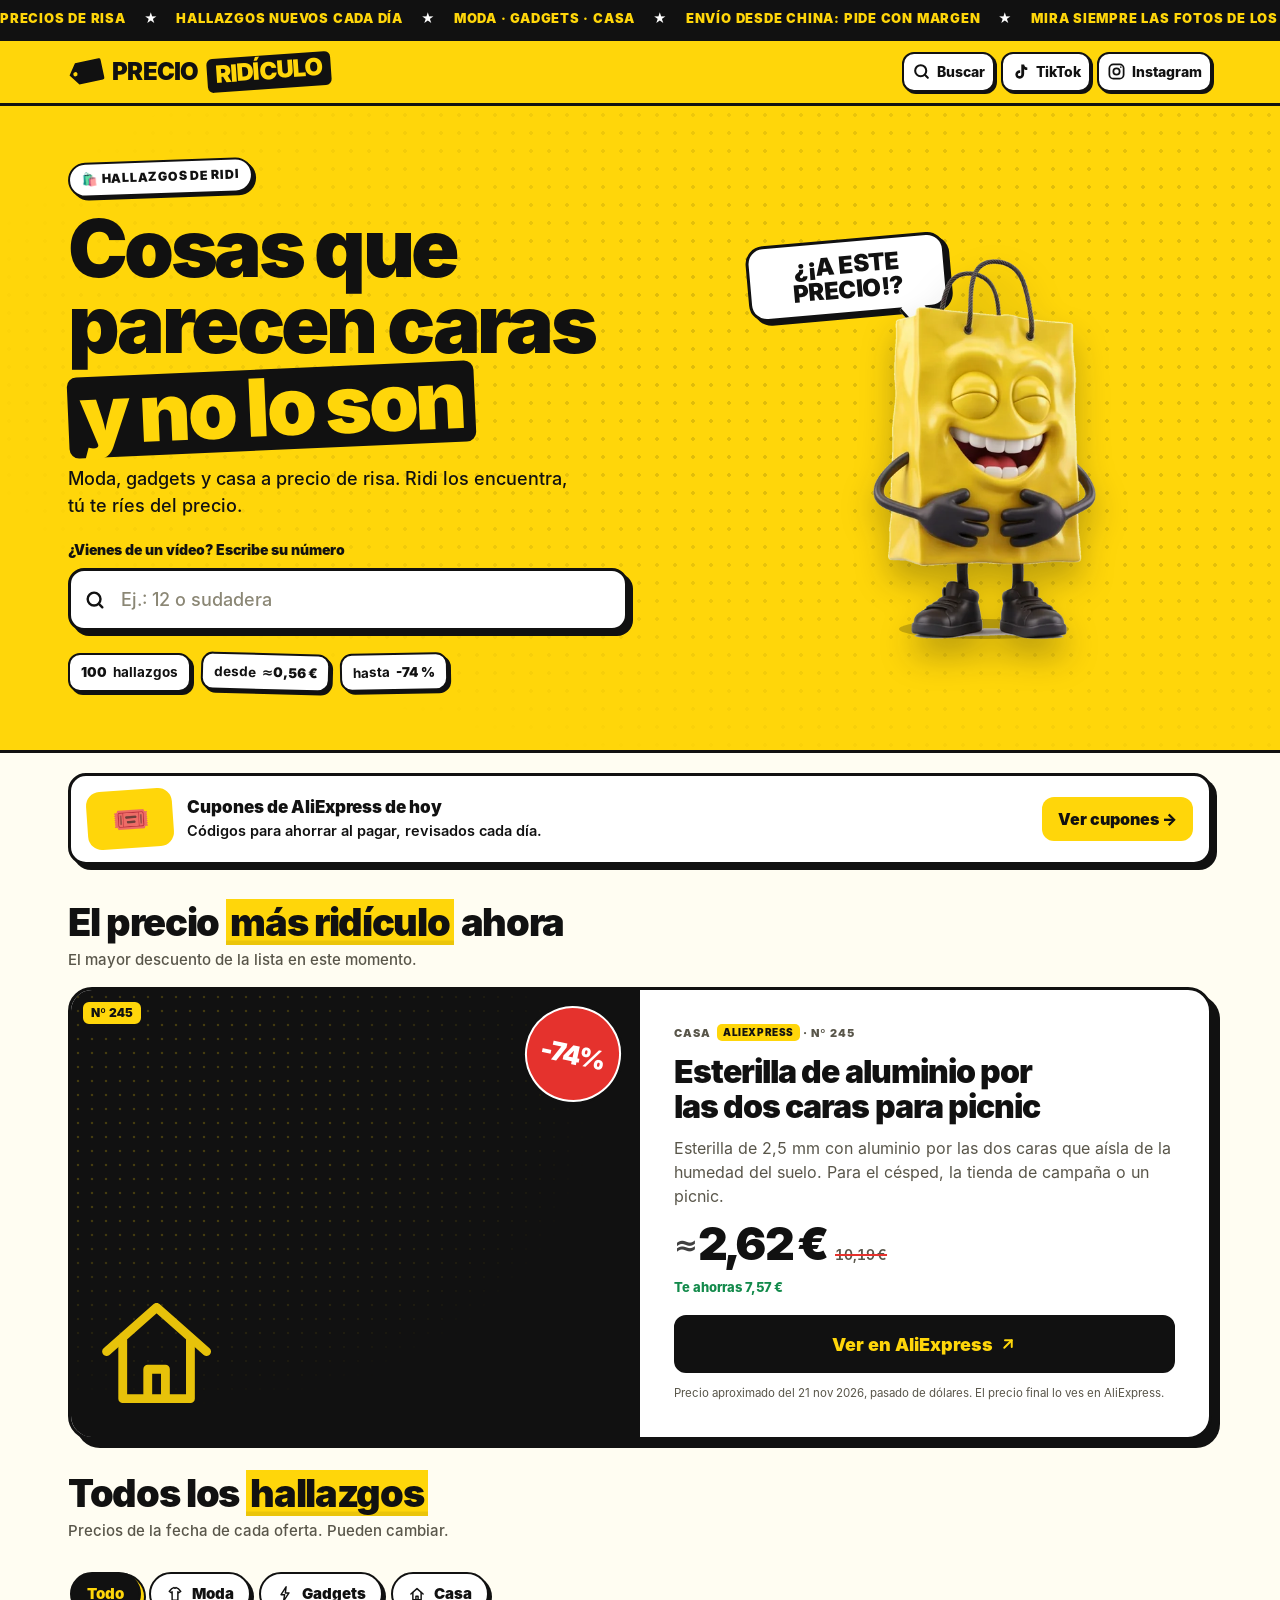
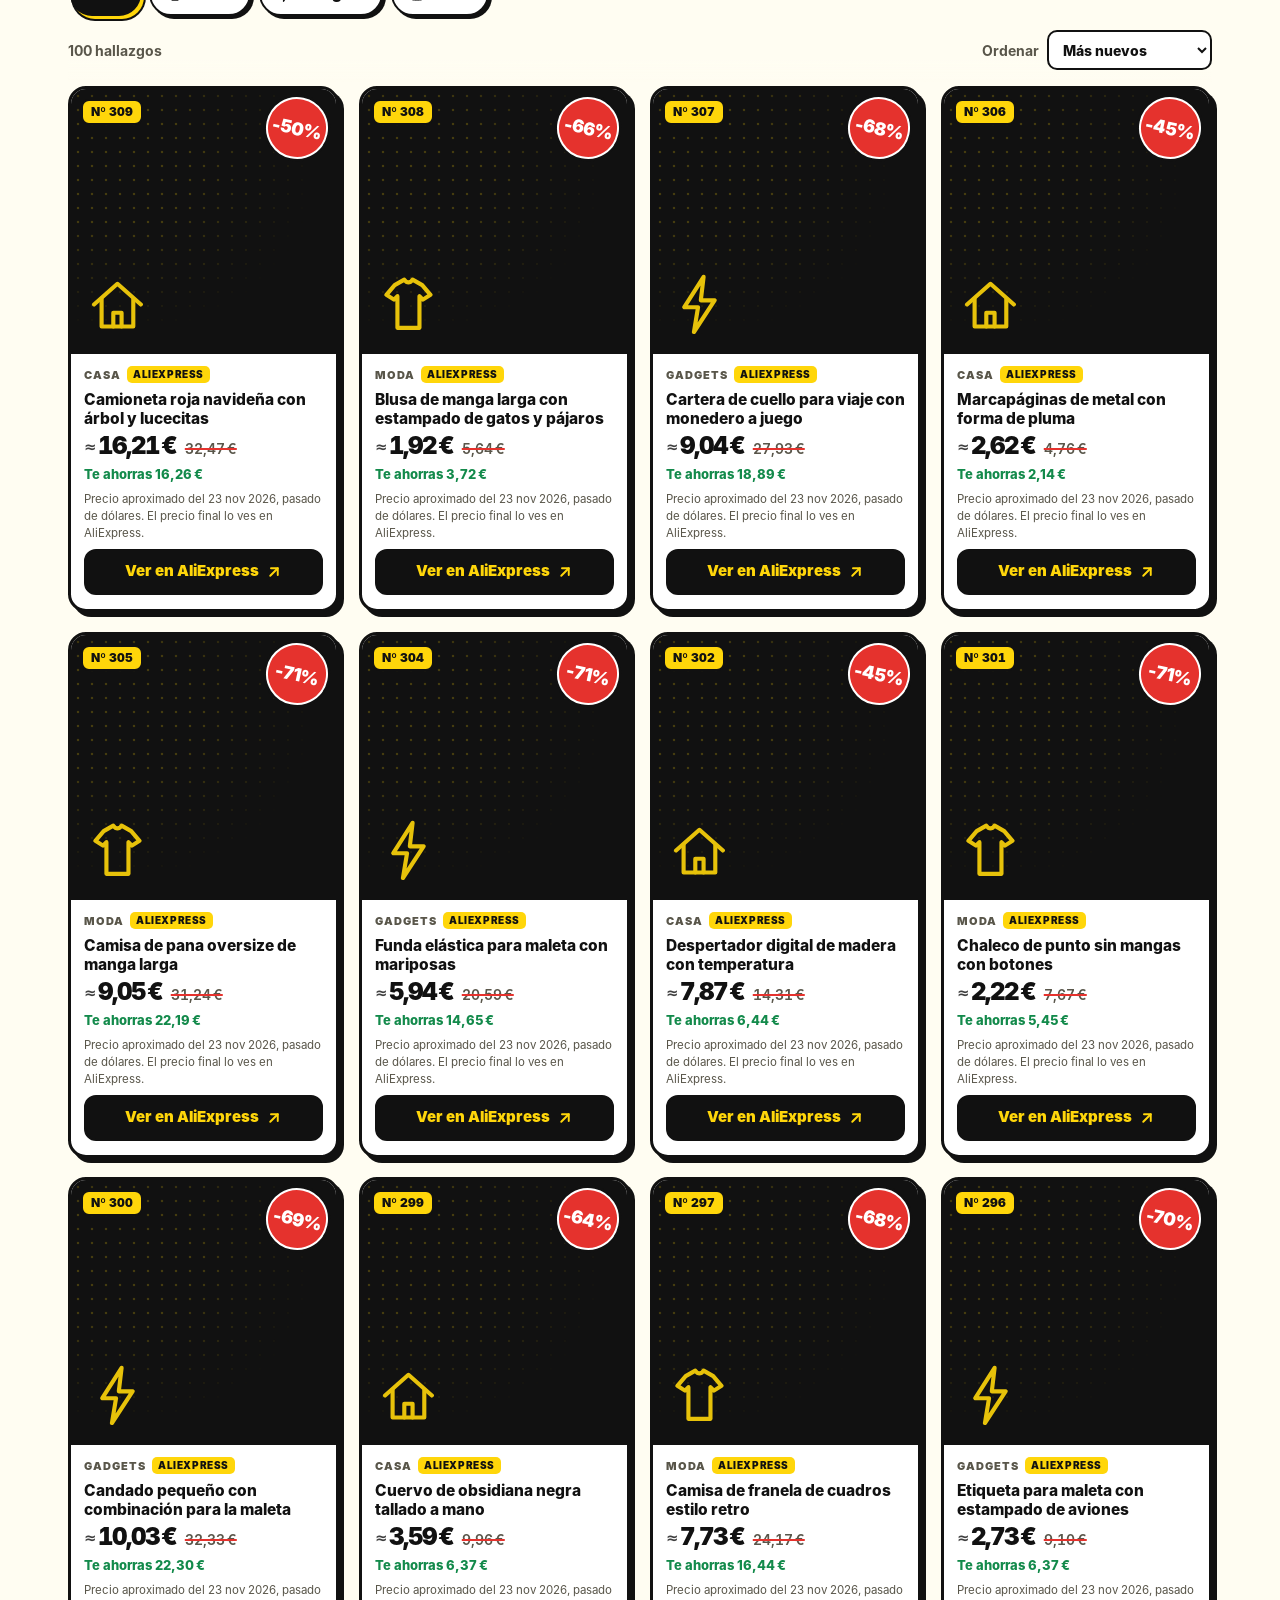
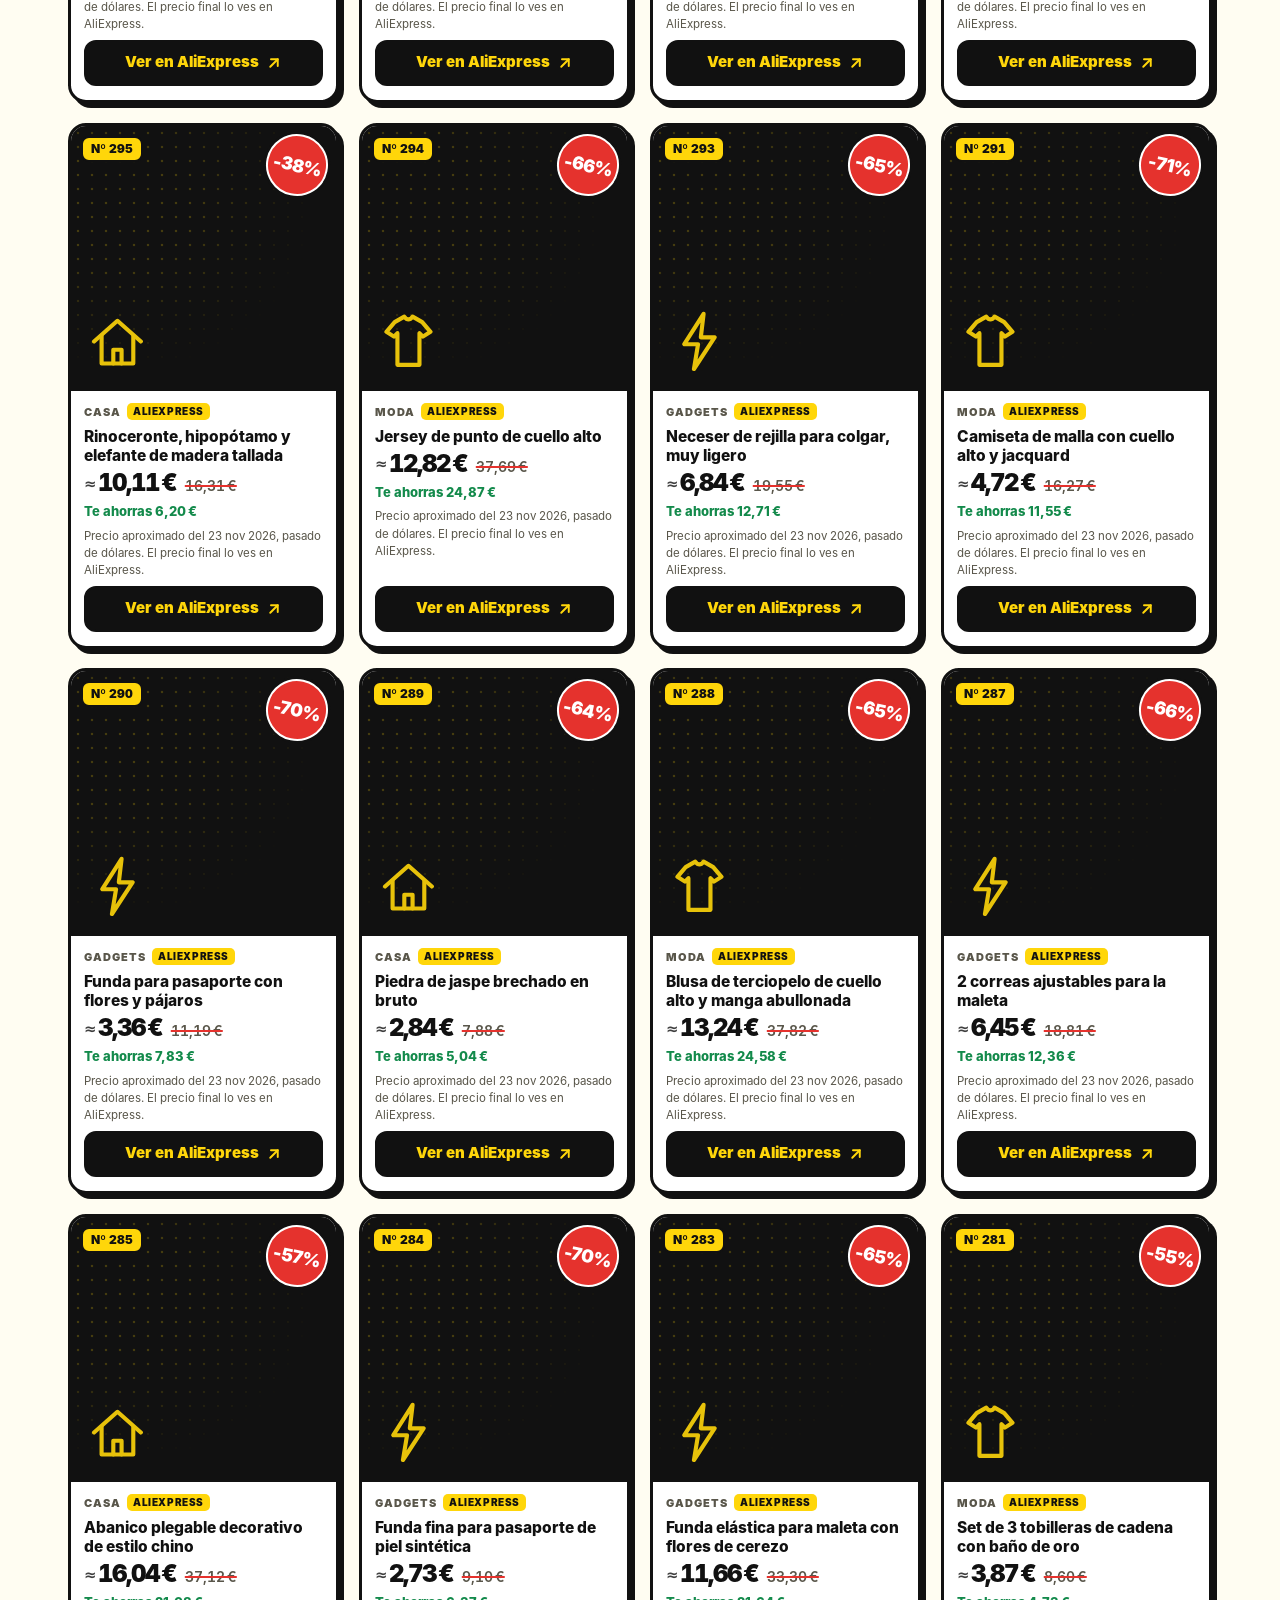
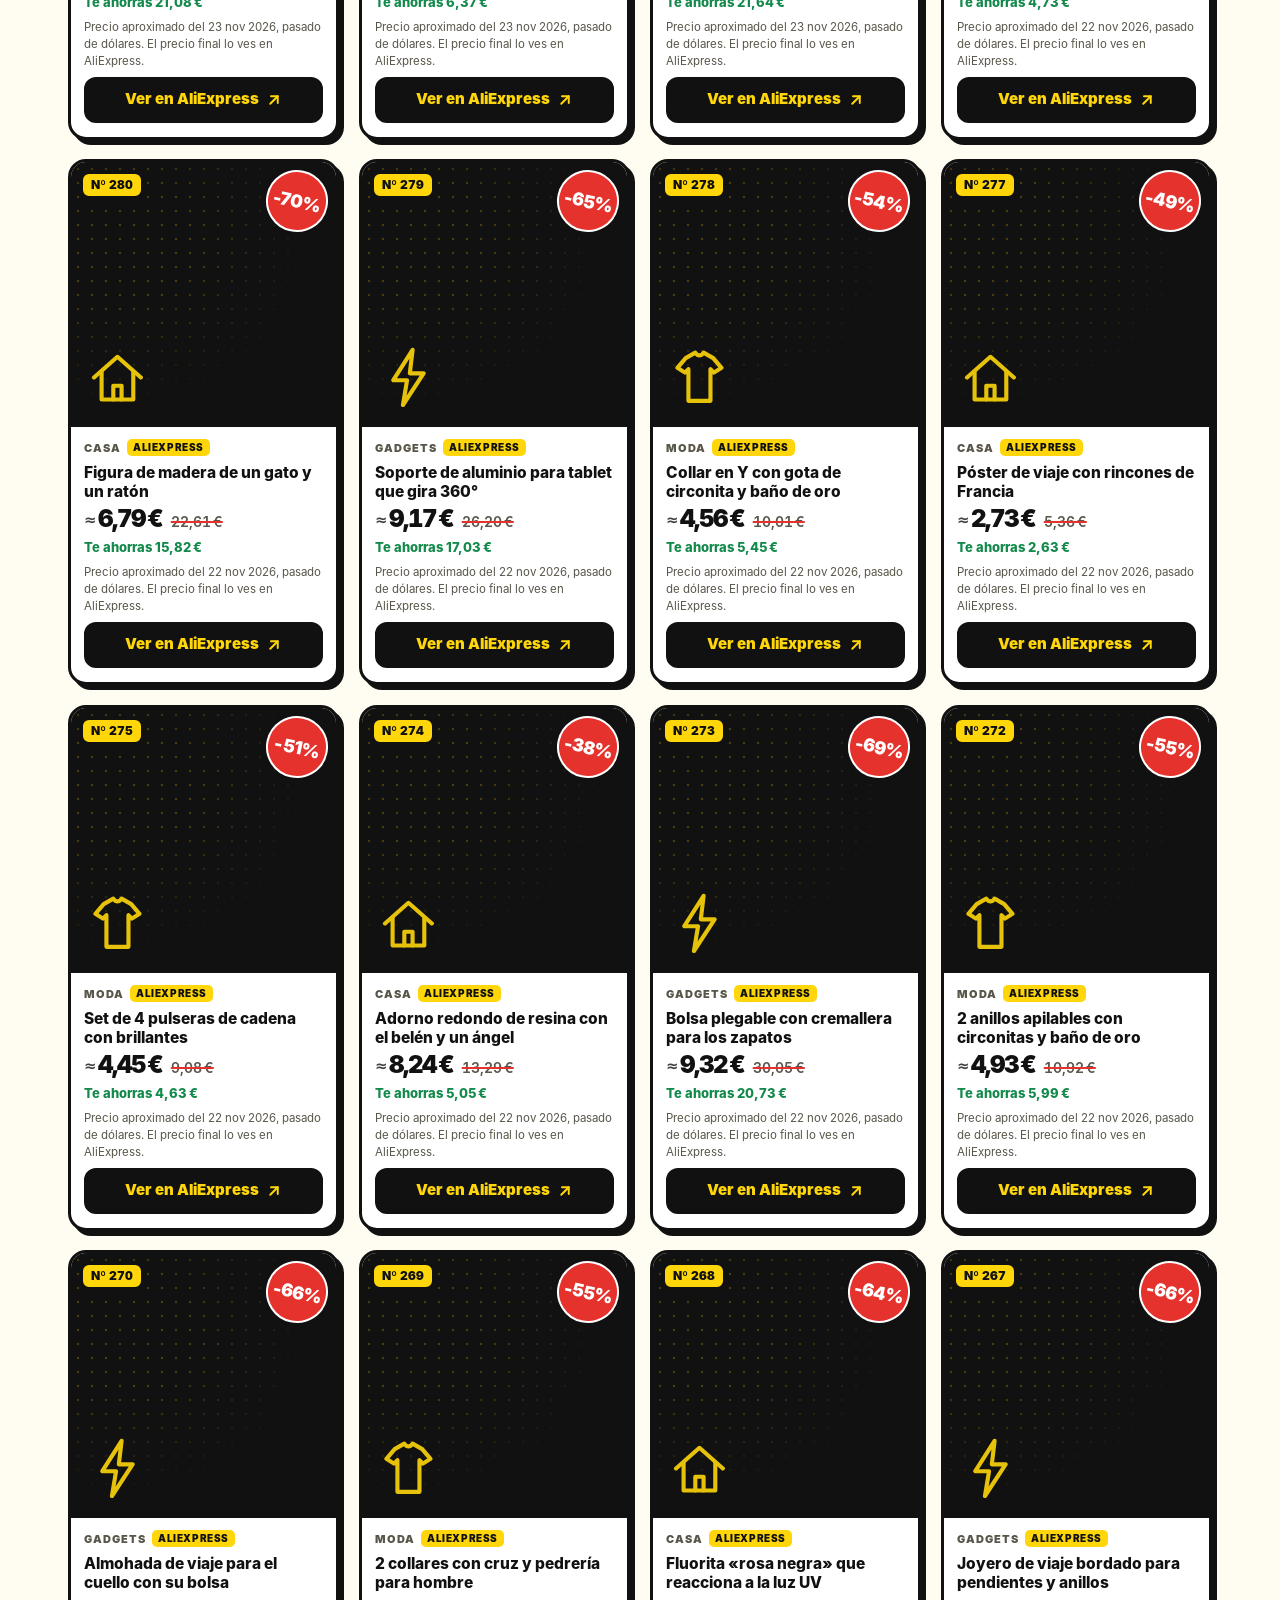
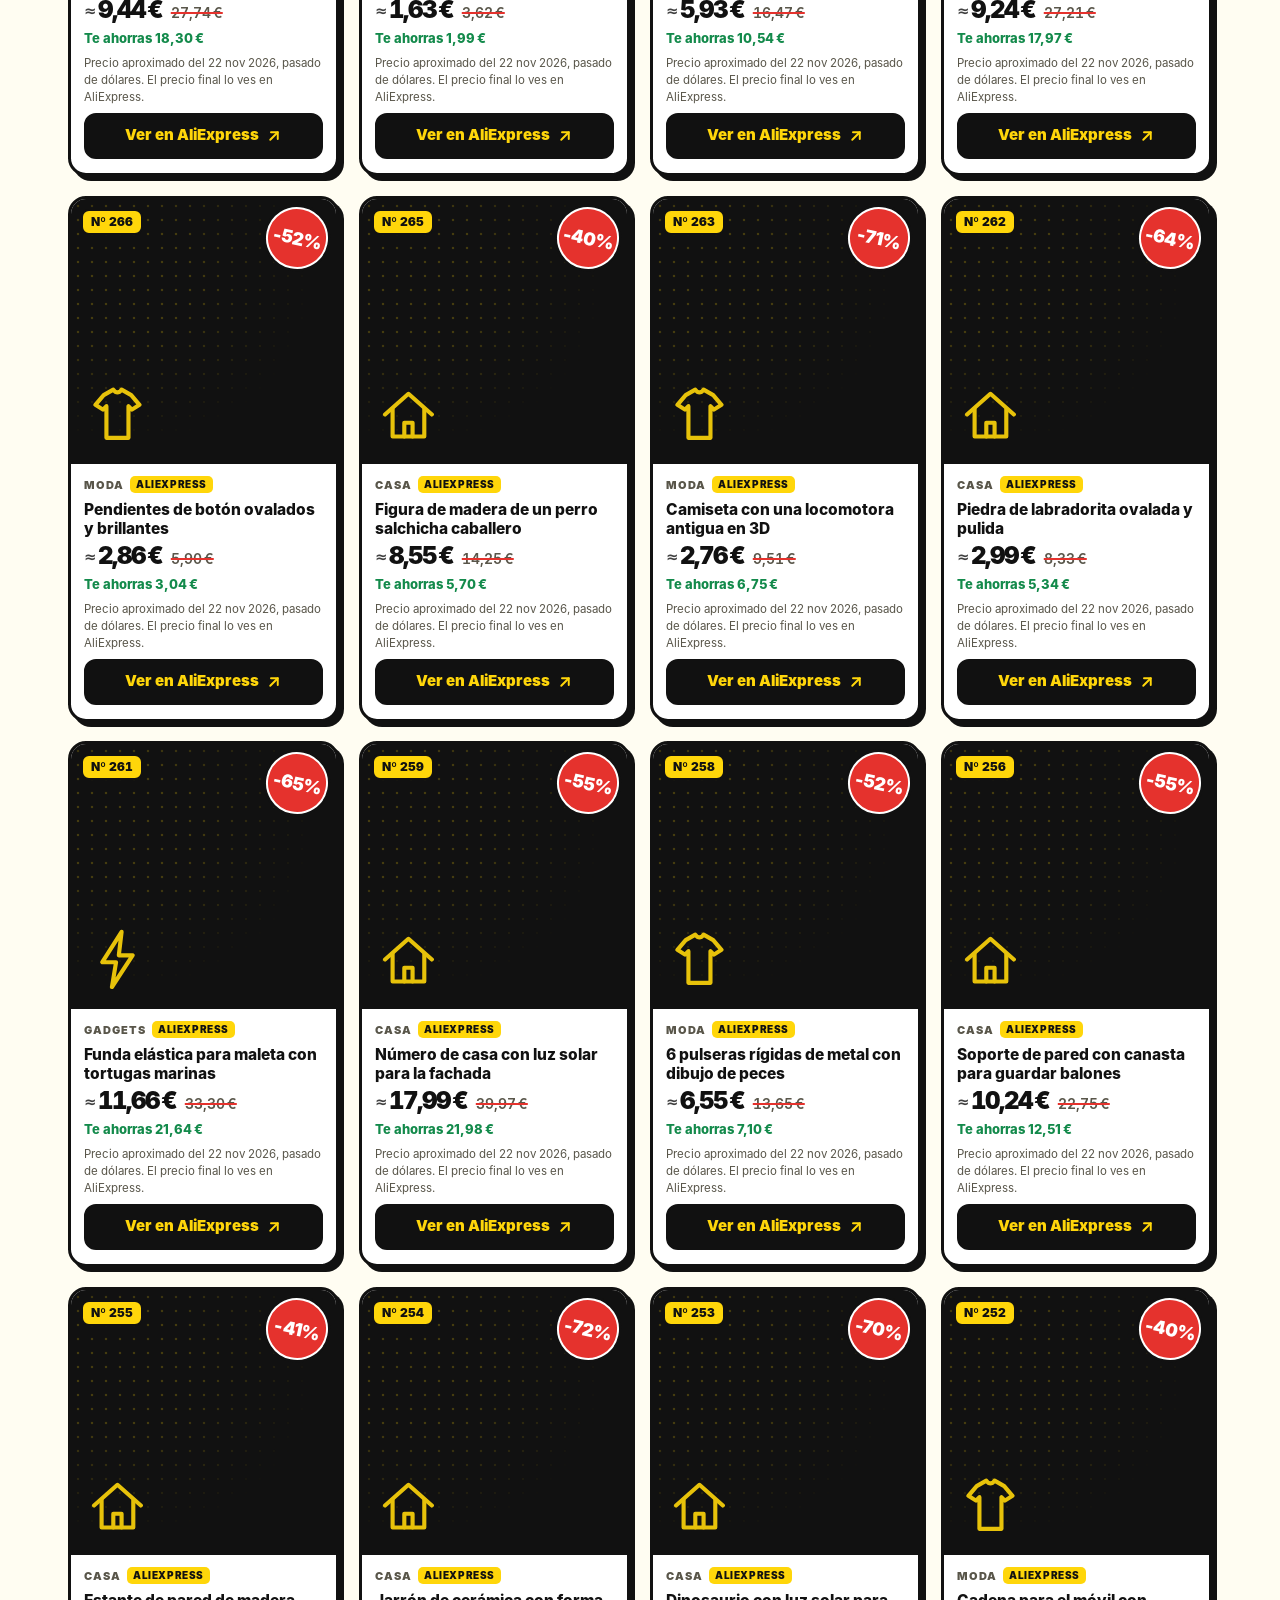
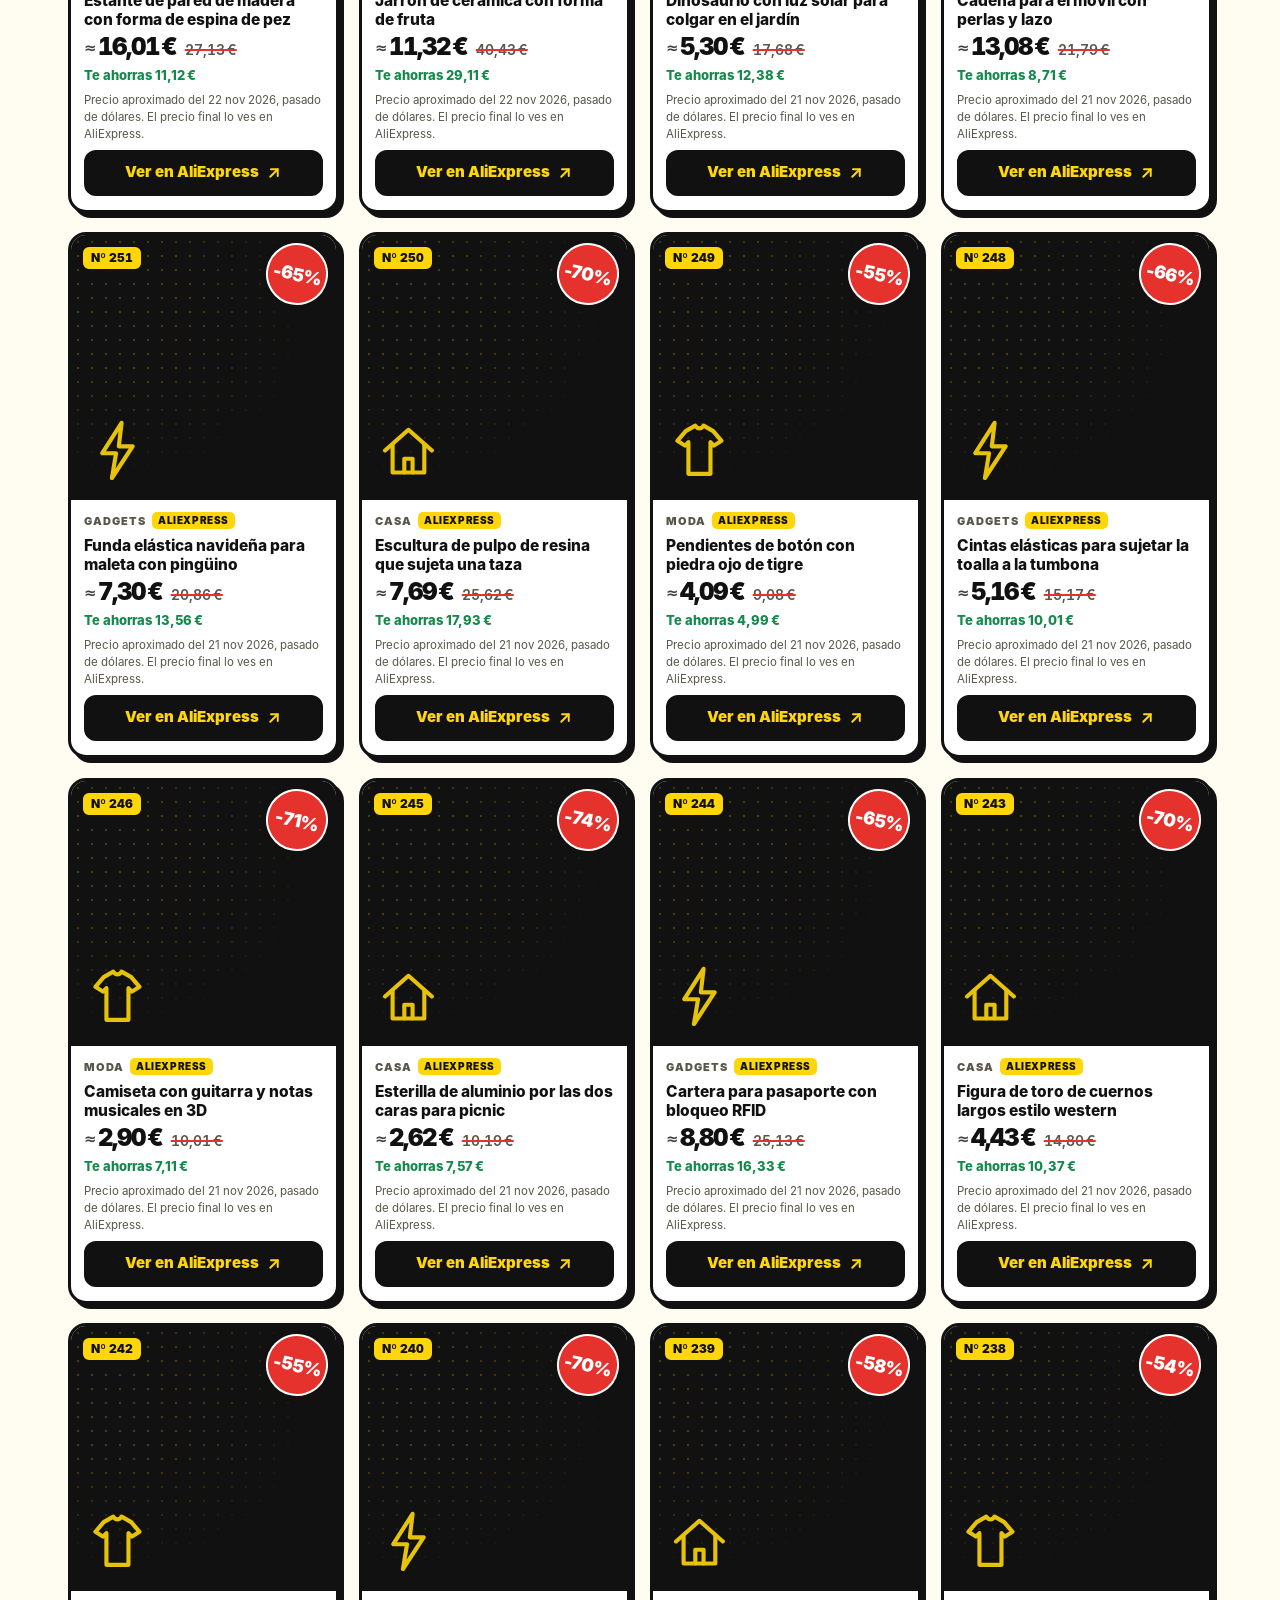
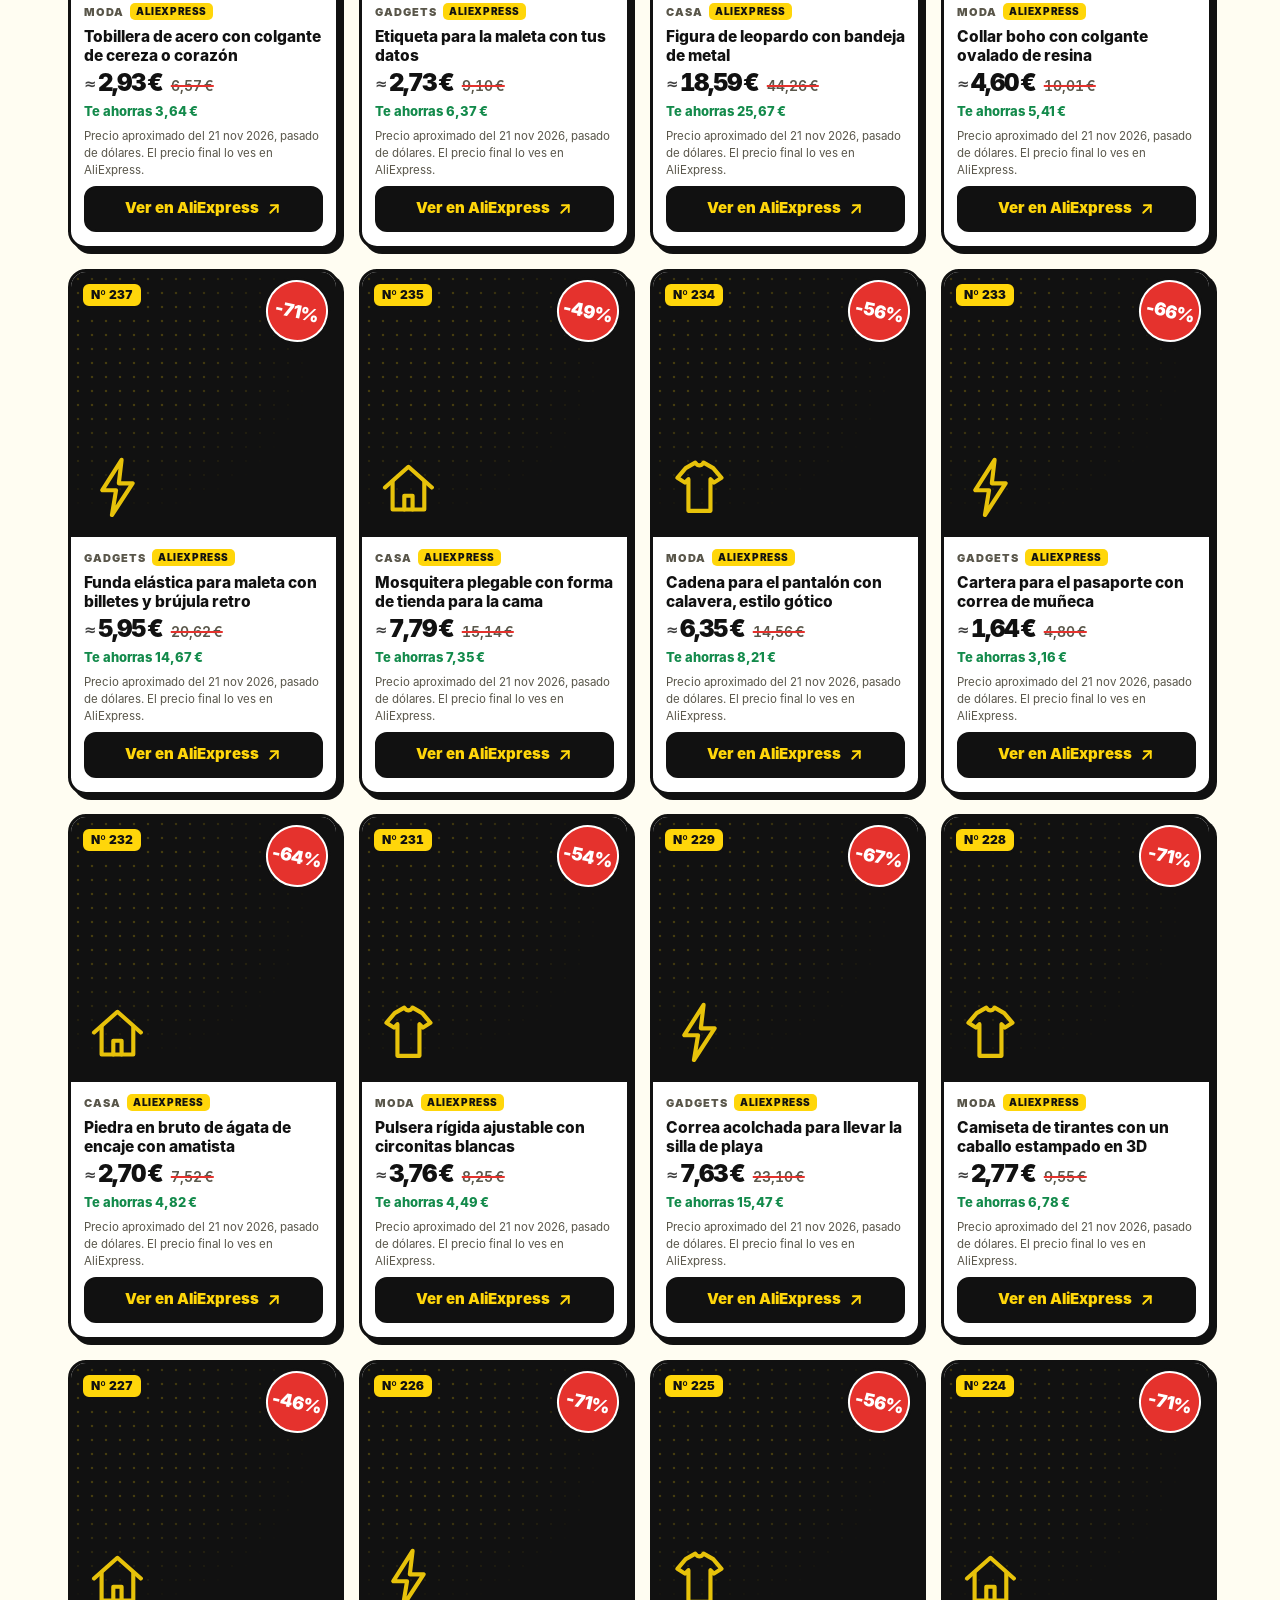
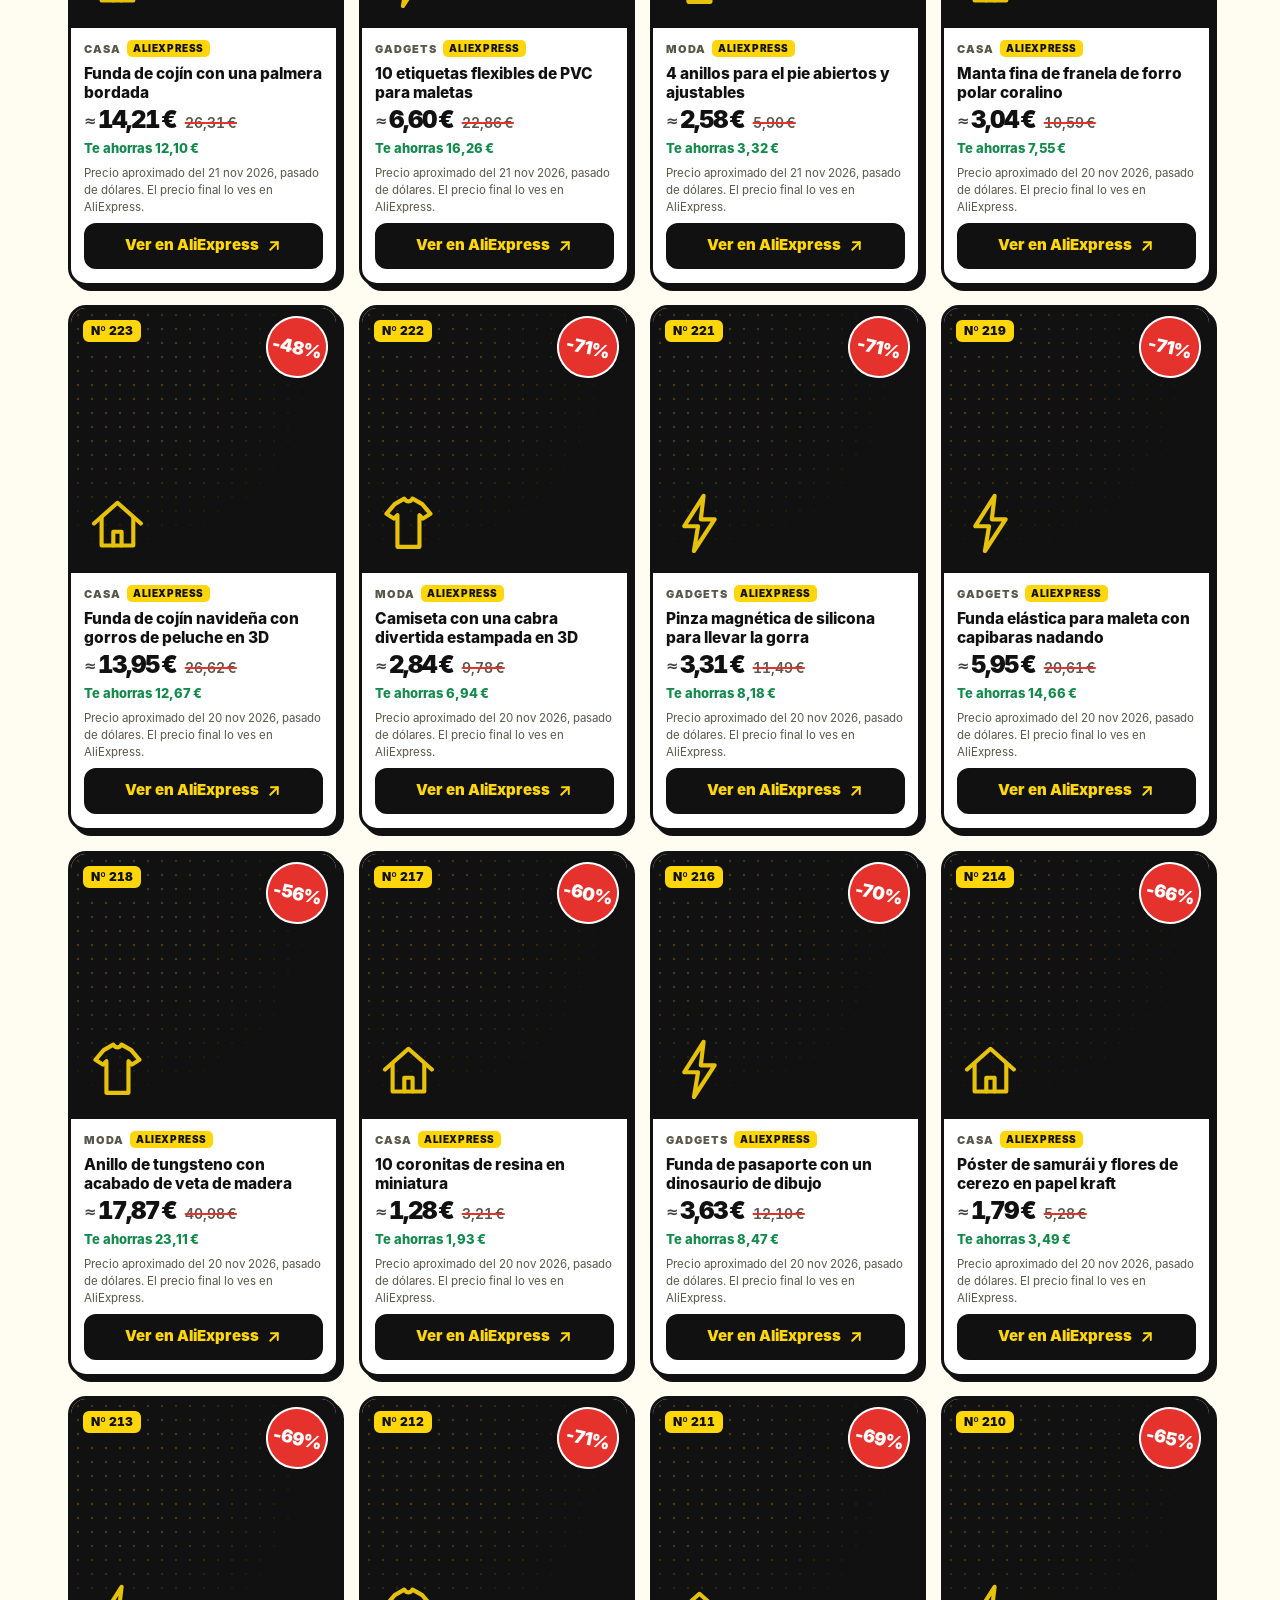
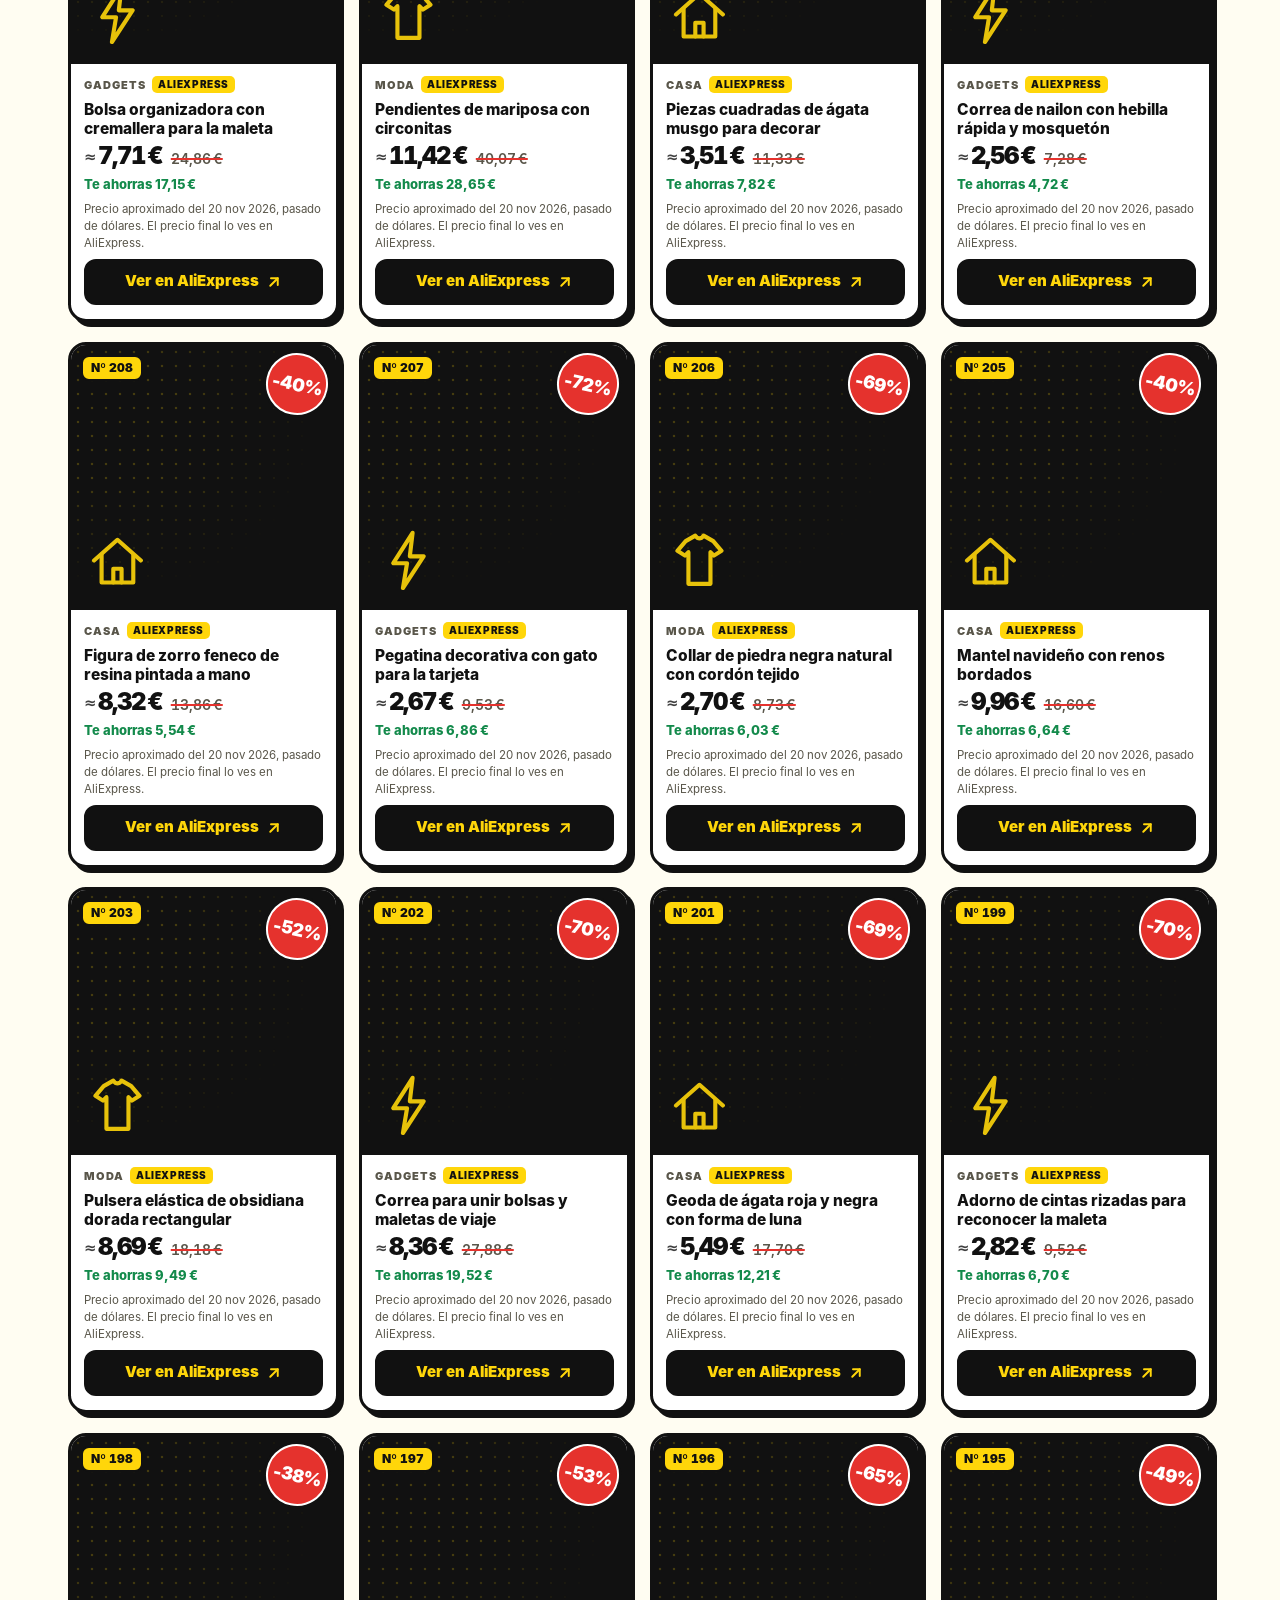
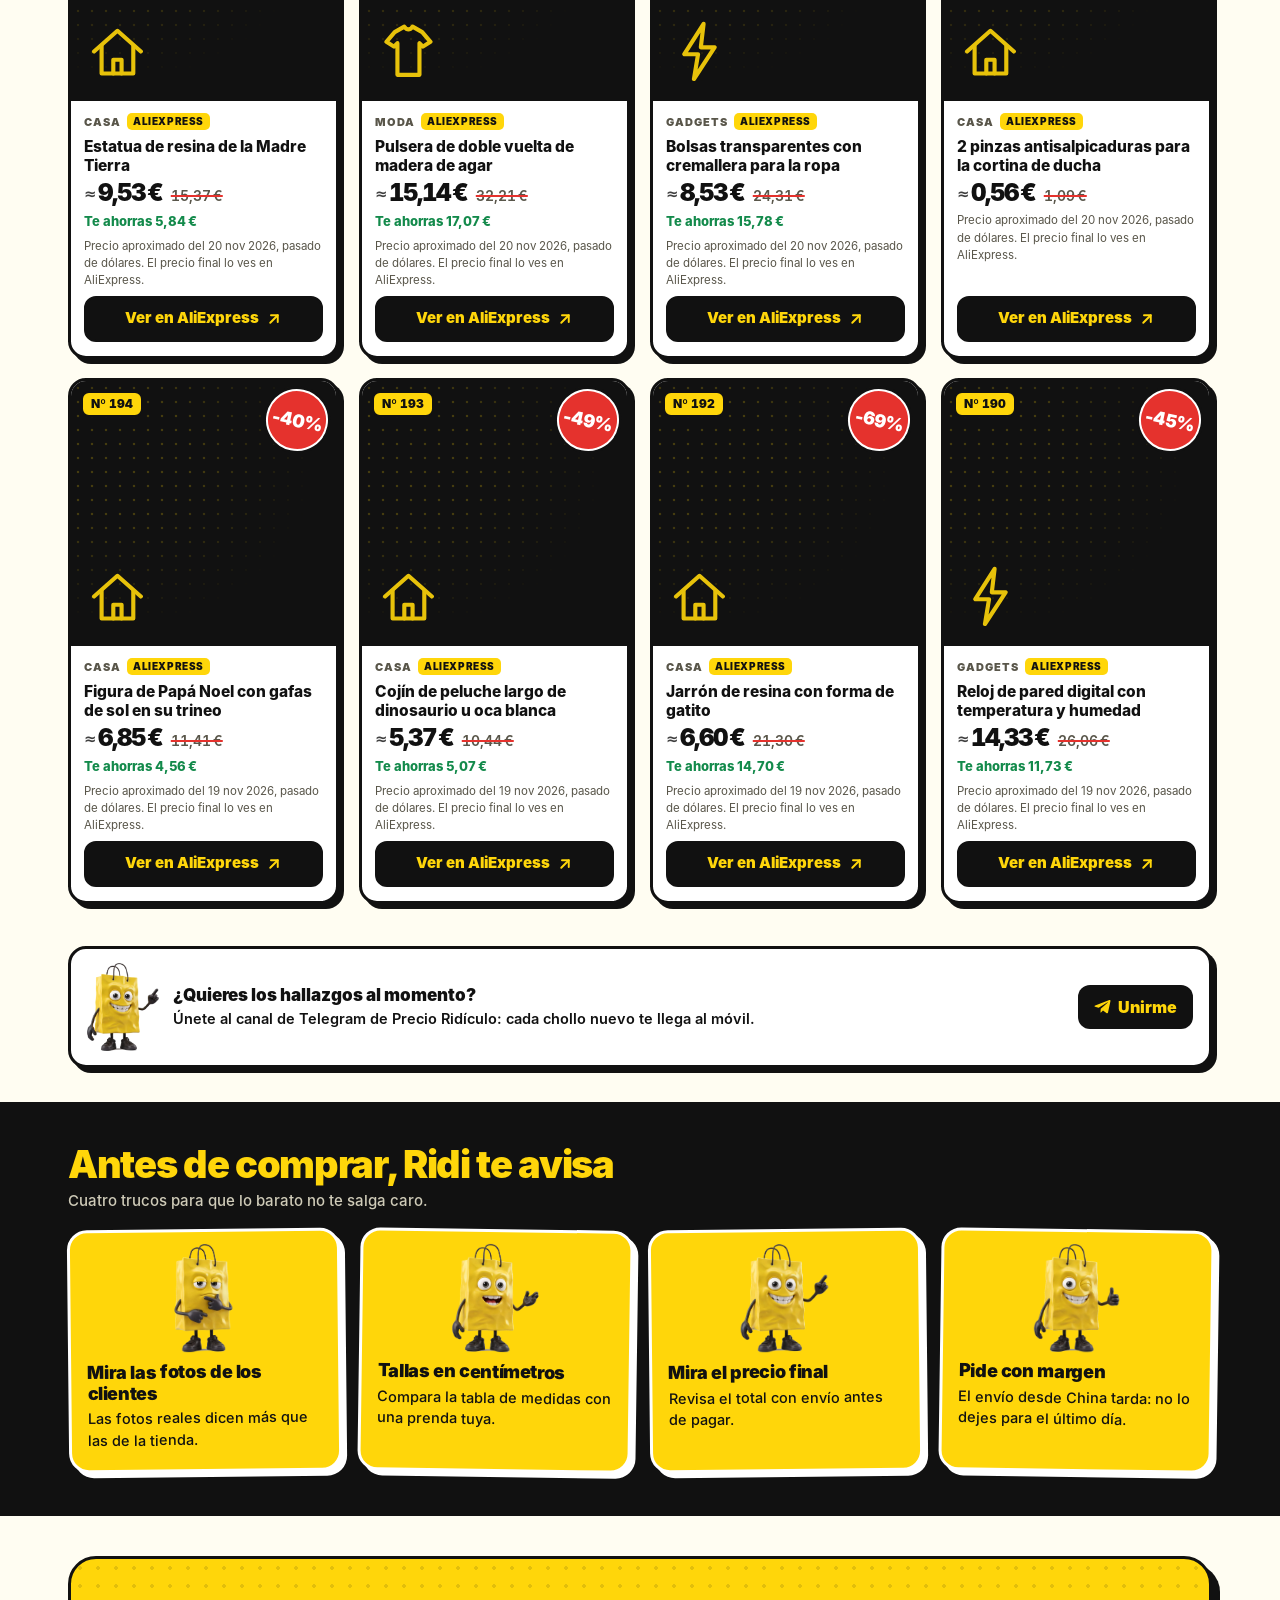
==== commit 3554ddf4: "Ofertas del 2026-11-23 Co-Authored-By: Claude Opus 5.5 <noreply@anthropic.com> Claude-Session: https" ====
--- a/index.html
+++ b/index.html
@@ -388,6 +388,34 @@
 // solo_web: true → la oferta sale en la web pero no en Telegram, pines ni vídeos (Joom, hasta que su gestor lo apruebe)
 // Borra las de ejemplo cuando pongas las tuyas.
 const OFERTAS = [
+  { numero: 309, producto: "Camioneta roja navideña con árbol y lucecitas", categoria: "Casa", tienda: "AliExpress", aprox: true, precio: 16.21, antes: 32.47, descripcion: "Adorno de Navidad con forma de camioneta roja de granja que lleva un árbol y lucecitas blancas que parpadean. Para decorar la casa estas fiestas.", enlace: "https://rzekl.com/g/1e8d114494994f380ebb16525dc3e8/?ulp=https%3A%2F%2Fs.click.aliexpress.com%2Fdeep_link.htm%3Faff_short_key%3D_c3s1yQkJ%26dl_target_url%3Dhttps%253A%252F%252Fwww.aliexpress.com%252Fitem%252F1005013614295477.html%253Fpdp_npi%253D6%252540dis%252521USD%25252135.68%25252117.81%252521%252521%252521236.90%252521118.27%252521%2525402151fd2c17953853732718292e0e7d%25252112000061631745936%252521affd%252521%252521%252521%2525211%2525210%252521%26hot_product%3D1&i=5&f_id=50003&subid=web", imagen: "https://ae-pic-a1.aliexpress-media.com/kf/S4217e52b5224463b9ff1151ab2c174294.jpg", fecha: "2026-11-23", ali_id: "1005013614295477" },
+  { numero: 308, producto: "Blusa de manga larga con estampado de gatos y pájaros", categoria: "Moda", tienda: "AliExpress", aprox: true, precio: 1.92, antes: 5.64, descripcion: "Blusa de mujer de manga larga, holgada y con botones, con un estampado de gatitos y pájaros. Para el día a día en otoño.", enlace: "https://rzekl.com/g/1e8d114494994f380ebb16525dc3e8/?ulp=https%3A%2F%2Fs.click.aliexpress.com%2Fdeep_link.htm%3Faff_short_key%3D_c3s1yQkJ%26dl_target_url%3Dhttps%253A%252F%252Fwww.aliexpress.com%252Fitem%252F1005013262729101.html%253Fpdp_npi%253D6%252540dis%252521USD%2525216.20%2525212.11%252521%252521%25252141.20%25252114.01%252521%252540212a7b8d17953032929006789e0ddc%25252112000060666675950%252521affd%252521%252521%252521%2525211%2525210%252521%26hot_product%3D0&i=5&f_id=50002&subid=web", imagen: "https://ae-pic-a1.aliexpress-media.com/kf/Se761383d3fdf4226ab897b151110e054O.jpg", fecha: "2026-11-23", ali_id: "1005013262729101" },
+  { numero: 307, producto: "Cartera de cuello para viaje con monedero a juego", categoria: "Gadgets", tienda: "AliExpress", aprox: true, precio: 9.04, antes: 27.93, descripcion: "Set de dos piezas: una cartera para colgar del cuello, con bolsillos delante, y un monedero pequeño. La correa se ajusta y se quita. Para llevar el pasaporte y el dinero a mano.", enlace: "https://rzekl.com/g/1e8d114494994f380ebb16525dc3e8/?ulp=https%3A%2F%2Fs.click.aliexpress.com%2Fdeep_link.htm%3Faff_short_key%3D_c3s1yQkJ%26dl_target_url%3Dhttps%253A%252F%252Fwww.aliexpress.com%252Fitem%252F1005013573782012.html%253Fpdp_npi%253D6%252540dis%252521USD%25252130.69%2525219.93%252521%252521%252521203.78%25252165.92%252521%2525402151fca717953032980832391e0f0a%25252112000061467419197%252521affd%252521%252521%252521%2525211%2525210%252521%26hot_product%3D0&i=5&f_id=50002&subid=web", imagen: "https://ae-pic-a1.aliexpress-media.com/kf/S72bdc600ce5e42dea0bc3bc1cbb82797g.jpg", fecha: "2026-11-23", ali_id: "1005013573782012" },
+  { numero: 306, producto: "Marcapáginas de metal con forma de pluma", categoria: "Casa", tienda: "AliExpress", aprox: true, precio: 2.62, antes: 4.76, descripcion: "Marcapáginas metálico de estilo chino con forma de pluma. Un detalle bonito para quien lee o para regalar a un profesor.", enlace: "https://rzekl.com/g/1e8d114494994f380ebb16525dc3e8/?ulp=https%3A%2F%2Fs.click.aliexpress.com%2Fdeep_link.htm%3Faff_short_key%3D_c3s1yQkJ%26dl_target_url%3Dhttps%253A%252F%252Fwww.aliexpress.com%252Fitem%252F1005012781036919.html%253Fpdp_npi%253D6%252540dis%252521USD%2525215.23%2525212.88%252521%252521%25252134.72%25252119.10%252521%2525402151fd3a17953854957835578e0e98%25252112000059298893580%252521affd%252521%252521%252521%2525211%2525210%252521%26hot_product%3D1&i=5&f_id=50003&subid=web", imagen: "https://ae-pic-a1.aliexpress-media.com/kf/Sa57d4087acdb4a94af6a83033f94dddcC.jpg", fecha: "2026-11-23", ali_id: "1005012781036919" },
+  { numero: 305, producto: "Camisa de pana oversize de manga larga", categoria: "Moda", tienda: "AliExpress", aprox: true, precio: 9.05, antes: 31.24, descripcion: "Camisa de mujer de pana gruesa, ancha y con cuello de polo. Para llevarla suelta o encima de una camiseta en otoño.", enlace: "https://rzekl.com/g/1e8d114494994f380ebb16525dc3e8/?ulp=https%3A%2F%2Fs.click.aliexpress.com%2Fdeep_link.htm%3Faff_short_key%3D_c3s1yQkJ%26dl_target_url%3Dhttps%253A%252F%252Fwww.aliexpress.com%252Fitem%252F1005013325203145.html%253Fpdp_npi%253D6%252540dis%252521USD%25252134.33%2525219.95%252521%252521%252521227.97%25252166.11%252521%252540214114e317953033057316427e0ff1%25252112000060837081475%252521affd%252521%252521%252521%2525211%2525210%252521%26hot_product%3D0&i=5&f_id=50002&subid=web", imagen: "https://ae-pic-a1.aliexpress-media.com/kf/Sf95a0bafd9c34c07bfedaf7cb189999ay.jpg", fecha: "2026-11-23", ali_id: "1005013325203145" },
+  { numero: 304, producto: "Funda elástica para maleta con mariposas", categoria: "Gadgets", tienda: "AliExpress", aprox: true, precio: 5.94, antes: 20.59, descripcion: "Funda elástica con estampado de mariposas y flores de colores que protege la maleta de arañazos y polvo. Para maletas de 18 a 32 pulgadas (elige la talla).", enlace: "https://rzekl.com/g/1e8d114494994f380ebb16525dc3e8/?ulp=https%3A%2F%2Fs.click.aliexpress.com%2Fdeep_link.htm%3Faff_short_key%3D_c3s1yQkJ%26dl_target_url%3Dhttps%253A%252F%252Fwww.aliexpress.com%252Fitem%252F1005013636261815.html%253Fpdp_npi%253D6%252540dis%252521USD%25252122.63%2525216.53%252521%252521%252521150.26%25252143.38%252521%2525402141149b17953031768527397e0ddd%25252112000061713201236%252521affd%252521%252521%252521%2525211%2525210%252521%26hot_product%3D0&i=5&f_id=50002&subid=web", imagen: "https://ae-pic-a1.aliexpress-media.com/kf/S38cd0965ded549c888d2c897a5093b72I.jpg", fecha: "2026-11-23", ali_id: "1005013636261815" },
+  { numero: 303, producto: "Microscopio digital de mano con conexión USB", categoria: "Gadgets", tienda: "Joom", precio: 16.52, descripcion: "Microscopio digital de mano con aumento de 50X a 1600X que se conecta por USB tipo C o micro USB. Para curiosear de cerca cosas pequeñas.", enlace: "https://xnmik.com/g/k1grq9wd9g994f380ebbbe0d510ed1/?f_id=24374&ulp=https%3A%2F%2Fwww.joom.com%2Fes%2Fproducts%2F67b2ab19683d8101ba9302a5%3Fcurrency%3DEUR%26utm_productid%3D67b2ab19683d8101ba9302a5%26utm_freeze_token%3DeyJraWQiOiJ2MSIsInR5cCI6IkpXVCIsImFsZyI6IkVTMjU2In0.eyJleHAiOjE3OTYwMDE2NjcsInIiOiJFUyIsImMiOiJFVVIiLCJ2Ijp0cnVlLCJwcyI6W3sicCI6IjY3YjJhYjE5NjgzZDgxMDFiYTkzMDJhNSIsInYiOiI2N2IyYWIxOTY4M2Q4MTVlYmE5MzAyYTciLCJjIjoxNi41Mn1dfQ.Omj62Bj0zLfygd4VdtAO3AOcCRFPdy6s8_LTJdB9EZV_SKXr_WhOTxxXVxG8LwQmFwH0aDDd8Mq59cBQmqKK7Q%26variant_id%3D67b2ab19683d815eba9302a7%26gsAttrs%3DeyJyZWdpb24iOiJFUyJ9%26country%3DES%26utm_audienceid%3Dadvertising_web_admitad_2d%26utm_feed_id%3D935622805573705349%26utm_feed_date%3D2026-11-23&subid=web", imagen: "https://img.joomcdn.net/fcd5f5617f4a5a30c630294ce6b9bae589d1694f_original.jpeg", fecha: "2026-11-23", joom_id: "67b2ab19683d8101ba9302a5", hasta: "2026-11-30", solo_web: true },
+  { numero: 302, producto: "Despertador digital de madera con temperatura", categoria: "Casa", tienda: "AliExpress", aprox: true, precio: 7.87, antes: 14.31, descripcion: "Reloj despertador con acabado de madera y números LED que también marca la temperatura. Para la mesilla o el escritorio.", enlace: "https://rzekl.com/g/1e8d114494994f380ebb16525dc3e8/?ulp=https%3A%2F%2Fs.click.aliexpress.com%2Fdeep_link.htm%3Faff_short_key%3D_c3s1yQkJ%26dl_target_url%3Dhttps%253A%252F%252Fwww.aliexpress.com%252Fitem%252F1005012762078446.html%253Fpdp_npi%253D6%252540dis%252521USD%25252115.73%2525218.65%252521%252521%252521104.43%25252157.44%252521%2525402141315917953853759048211e0fa2%25252112000059249819990%252521affd%252521%252521%252521%2525211%2525210%252521%26hot_product%3D1&i=5&f_id=50003&subid=web", imagen: "https://ae-pic-a1.aliexpress-media.com/kf/S9e9d51bc1794462a906d862edc59c6f5R.jpg", fecha: "2026-11-23", ali_id: "1005012762078446" },
+  { numero: 301, producto: "Chaleco de punto sin mangas con botones", categoria: "Moda", tienda: "AliExpress", aprox: true, precio: 2.22, antes: 7.67, descripcion: "Chaleco de punto de mujer, ajustado, de cuello redondo y con botones, en color liso. Para llevar solo o encima de una camisa.", enlace: "https://rzekl.com/g/1e8d114494994f380ebb16525dc3e8/?ulp=https%3A%2F%2Fs.click.aliexpress.com%2Fdeep_link.htm%3Faff_short_key%3D_c3s1yQkJ%26dl_target_url%3Dhttps%253A%252F%252Fwww.aliexpress.com%252Fitem%252F1005013338112207.html%253Fpdp_npi%253D6%252540dis%252521USD%2525218.43%2525212.44%252521%252521%25252156.00%25252116.24%252521%2525402141149b17953033462842455e0fac%25252112000060839985737%252521affd%252521%252521%252521%2525211%2525210%252521%26hot_product%3D0&i=5&f_id=50002&subid=web", imagen: "https://ae-pic-a1.aliexpress-media.com/kf/S8e9e94df4eb84583872dbc910f5bd01a8.jpg", fecha: "2026-11-23", ali_id: "1005013338112207" },
+  { numero: 300, producto: "Candado pequeño con combinación para la maleta", categoria: "Gadgets", tienda: "AliExpress", aprox: true, precio: 10.03, antes: 32.33, descripcion: "Candado pequeño de combinación para cerrar la maleta, la mochila o el bolso de viaje.", enlace: "https://rzekl.com/g/1e8d114494994f380ebb16525dc3e8/?ulp=https%3A%2F%2Fs.click.aliexpress.com%2Fdeep_link.htm%3Faff_short_key%3D_c3s1yQkJ%26dl_target_url%3Dhttps%253A%252F%252Fwww.aliexpress.com%252Fitem%252F1005013588469758.html%253Fpdp_npi%253D6%252540dis%252521USD%25252135.53%25252111.02%252521%252521%252521235.92%25252173.14%252521%2525400b8ded7b17953031671125096e0ef5%25252112000061601910417%252521affd%252521%252521%252521%2525211%2525210%252521%26hot_product%3D0&i=5&f_id=50002&subid=web", imagen: "https://ae-pic-a1.aliexpress-media.com/kf/S4396f82edb37476fbe3714f0cbc7eef3e.jpg", fecha: "2026-11-23", ali_id: "1005013588469758" },
+  { numero: 299, producto: "Cuervo de obsidiana negra tallado a mano", categoria: "Casa", tienda: "AliExpress", aprox: true, precio: 3.59, antes: 9.96, descripcion: "Figura de un cuervo tallada a mano en obsidiana negra natural. Un adorno curioso para la estantería o el escritorio.", enlace: "https://rzekl.com/g/1e8d114494994f380ebb16525dc3e8/?ulp=https%3A%2F%2Fs.click.aliexpress.com%2Fdeep_link.htm%3Faff_short_key%3D_c3s1yQkJ%26dl_target_url%3Dhttps%253A%252F%252Fwww.aliexpress.com%252Fitem%252F1005012637698672.html%253Fpdp_npi%253D6%252540dis%252521USD%25252110.95%2525213.94%252521%252521%25252172.71%25252126.18%252521%25254021013cc617953851261592193e0e95%25252112000058919356468%252521affd%252521%252521%252521%2525211%2525210%252521%26hot_product%3D1&i=5&f_id=50003&subid=web", imagen: "https://ae-pic-a1.aliexpress-media.com/kf/Se8bacf11a6f148a7a34c7502f359873bl.jpg", fecha: "2026-11-23", ali_id: "1005012637698672" },
+  { numero: 298, producto: "Collar con inicial de cristal y una corona", categoria: "Moda", tienda: "Joom", precio: 2.95, descripcion: "Collar plateado de mujer con un colgante de corona y una letra inicial de cristal, de la A a la Z. Un regalo personal y barato.", enlace: "https://xnmik.com/g/k1grq9wd9g994f380ebbbe0d510ed1/?f_id=24374&ulp=https%3A%2F%2Fwww.joom.com%2Fes%2Fproducts%2F64e6ec8096ffe101087af000%3Fcurrency%3DEUR%26utm_productid%3D64e6ec8096ffe101087af000%26utm_freeze_token%3DeyJraWQiOiJ2MSIsInR5cCI6IkpXVCIsImFsZyI6IkVTMjU2In0.eyJleHAiOjE3OTYwMDE2NjcsInIiOiJFUyIsImMiOiJFVVIiLCJ2Ijp0cnVlLCJwcyI6W3sicCI6IjY0ZTZlYzgwOTZmZmUxMDEwODdhZjAwMCIsInYiOiI2NGU2ZWM4MDk2ZmZlMTA4MDg3YWYwMjciLCJjIjoyLjk1fV19.-DbsJEGzHyAslPt5K9uST4V7pXmZeshhkW-_fXZZJGOXzbO86dno1o_Kbn7HixPXLkK4QDOF0FMesR_rutw-fQ%26variant_id%3D64e6ec8096ffe108087af027%26gsAttrs%3DeyJyZWdpb24iOiJFUyJ9%26country%3DES%26utm_audienceid%3Dadvertising_web_admitad_2d%26utm_feed_id%3D935622805573705349%26utm_feed_date%3D2026-11-23&subid=web", imagen: "https://img.joomcdn.net/44b5731d764494e4d0fbd733bd0d41c0bed4b1d0_original.jpeg", fecha: "2026-11-23", joom_id: "64e6ec8096ffe101087af000", hasta: "2026-11-30", solo_web: true },
+  { numero: 297, producto: "Camisa de franela de cuadros estilo retro", categoria: "Moda", tienda: "AliExpress", aprox: true, precio: 7.73, antes: 24.17, descripcion: "Camisa de mujer de franela de cuadros, de tejido cepillado y corte holgado. Se lleva abrochada o abierta, como una chaqueta ligera.", enlace: "https://rzekl.com/g/1e8d114494994f380ebb16525dc3e8/?ulp=https%3A%2F%2Fs.click.aliexpress.com%2Fdeep_link.htm%3Faff_short_key%3D_c3s1yQkJ%26dl_target_url%3Dhttps%253A%252F%252Fwww.aliexpress.com%252Fitem%252F1005013588200965.html%253Fpdp_npi%253D6%252540dis%252521USD%25252126.56%2525218.50%252521%252521%252521176.39%25252156.44%252521%2525402141315917953033180578881e0d92%25252112000061507553819%252521affd%252521%252521%252521%2525211%2525210%252521%26hot_product%3D0&i=5&f_id=50002&subid=web", imagen: "https://ae-pic-a1.aliexpress-media.com/kf/Se799e4cf50e949ecb48cf6dcf4067ab4D.jpg", fecha: "2026-11-23", ali_id: "1005013588200965" },
+  { numero: 296, producto: "Etiqueta para maleta con estampado de aviones", categoria: "Gadgets", tienda: "AliExpress", aprox: true, precio: 2.73, antes: 9.1, descripcion: "Etiqueta de equipaje con dibujo de aviones y hueco para el nombre y la dirección. Para reconocer tu maleta a la primera.", enlace: "https://rzekl.com/g/1e8d114494994f380ebb16525dc3e8/?ulp=https%3A%2F%2Fs.click.aliexpress.com%2Fdeep_link.htm%3Faff_short_key%3D_c3s1yQkJ%26dl_target_url%3Dhttps%253A%252F%252Fwww.aliexpress.com%252Fitem%252F1005013674730810.html%253Fpdp_npi%253D6%252540dis%252521USD%25252110.00%2525213.00%252521%252521%25252110.00%2525213.00%252521%2525402151fce817953031671238169e0ef1%25252112000061794247465%252521affd%252521%252521%252521%2525211%2525210%252521%26hot_product%3D0&i=5&f_id=50002&subid=web", imagen: "https://ae-pic-a1.aliexpress-media.com/kf/H3fd3218b599b419db08a79404253c2d17.jpg", fecha: "2026-11-23", ali_id: "1005013674730810" },
+  { numero: 295, producto: "Rinoceronte, hipopótamo y elefante de madera tallada", categoria: "Casa", tienda: "AliExpress", aprox: true, precio: 10.11, antes: 16.31, descripcion: "Tres figuritas de madera tallada a mano: un rinoceronte, un hipopótamo y un elefante. Para decorar una estantería o el coche.", enlace: "https://rzekl.com/g/1e8d114494994f380ebb16525dc3e8/?ulp=https%3A%2F%2Fs.click.aliexpress.com%2Fdeep_link.htm%3Faff_short_key%3D_c3s1yQkJ%26dl_target_url%3Dhttps%253A%252F%252Fwww.aliexpress.com%252Fitem%252F1005013604556948.html%253Fpdp_npi%253D6%252540dis%252521USD%25252117.92%25252111.11%252521%252521%252521119.00%25252173.78%252521%2525402151fce817953853544073802e0ffa%25252112000061614290377%252521affd%252521%252521%252521%2525211%2525210%252521%26hot_product%3D1&i=5&f_id=50003&subid=web", imagen: "https://ae-pic-a1.aliexpress-media.com/kf/S49081f1cd0774a61aed65f084c60d43by.jpg", fecha: "2026-11-23", ali_id: "1005013604556948" },
+  { numero: 294, producto: "Jersey de punto de cuello alto", categoria: "Moda", tienda: "AliExpress", aprox: true, precio: 12.82, antes: 37.69, descripcion: "Jersey de mujer de punto, de cuello alto, holgado y en color liso. Un básico para el otoño y el invierno.", enlace: "https://rzekl.com/g/1e8d114494994f380ebb16525dc3e8/?ulp=https%3A%2F%2Fs.click.aliexpress.com%2Fdeep_link.htm%3Faff_short_key%3D_c3s1yQkJ%26dl_target_url%3Dhttps%253A%252F%252Fwww.aliexpress.com%252Fitem%252F1005013472693541.html%253Fpdp_npi%253D6%252540dis%252521USD%25252141.42%25252114.09%252521%252521%252521275.00%25252193.50%252521%2525402141315917953033091968942e0caa%25252112000061210207588%252521affd%252521%252521%252521%2525211%2525210%252521%26hot_product%3D0&i=5&f_id=50002&subid=web", imagen: "https://ae-pic-a1.aliexpress-media.com/kf/Sf62baa8d0b0146d7a311e49b1bf9dfabf.jpg", fecha: "2026-11-23", ali_id: "1005013472693541" },
+  { numero: 293, producto: "Neceser de rejilla para colgar, muy ligero", categoria: "Gadgets", tienda: "AliExpress", aprox: true, precio: 6.84, antes: 19.55, descripcion: "Neceser de viaje de rejilla, de tres niveles, que se cuelga y pesa unos 40 g. Para el gimnasio, el camping o las vacaciones.", enlace: "https://rzekl.com/g/1e8d114494994f380ebb16525dc3e8/?ulp=https%3A%2F%2Fs.click.aliexpress.com%2Fdeep_link.htm%3Faff_short_key%3D_c3s1yQkJ%26dl_target_url%3Dhttps%253A%252F%252Fwww.aliexpress.com%252Fitem%252F1005013609873709.html%253Fpdp_npi%253D6%252540dis%252521USD%25252121.49%2525217.52%252521%252521%252521142.72%25252149.99%252521%2525402141149b17953032208225297e0ddd%25252112000061618467999%252521affd%252521%252521%252521%2525211%2525210%252521%26hot_product%3D0&i=5&f_id=50002&subid=web", imagen: "https://ae-pic-a1.aliexpress-media.com/kf/Sef83cbca78ab4817b708974d27c84a0cI.jpg", fecha: "2026-11-23", ali_id: "1005013609873709" },
+  { numero: 292, producto: "Vinilo de ratoncitos saliendo de su agujero", categoria: "Casa", tienda: "Joom", precio: 3.23, descripcion: "Pegatina de pared de aspecto realista con unos ratoncitos y la entrada de su agujero. Una forma divertida de sorprender a las visitas.", enlace: "https://xnmik.com/g/k1grq9wd9g994f380ebbbe0d510ed1/?f_id=24374&ulp=https%3A%2F%2Fwww.joom.com%2Fes%2Fproducts%2F69576774a92fff01582bc761%3Fcurrency%3DEUR%26utm_productid%3D69576774a92fff01582bc761%26utm_freeze_token%3DeyJraWQiOiJ2MSIsInR5cCI6IkpXVCIsImFsZyI6IkVTMjU2In0.eyJleHAiOjE3OTYwMDE2NjcsInIiOiJFUyIsImMiOiJFVVIiLCJ2Ijp0cnVlLCJwcyI6W3sicCI6IjY5NTc2Nzc0YTkyZmZmMDE1ODJiYzc2MSIsInYiOiI2OTU3Njc3NGE5MmZmZjFiNTgyYmM3NjMiLCJjIjozLjIzLCJvIjozLjI0fV19.AFYyo2Ed1iTUgabZBPDjuOkD7svjB0A6XVQaS5Hx2rhs9ErH1aSfzx7FvYO0-4nKCYNx9mVFmz-7pn7944WXmQ%26variant_id%3D69576774a92fff1b582bc763%26gsAttrs%3DeyJyZWdpb24iOiJFUyJ9%26country%3DES%26utm_audienceid%3Dadvertising_web_admitad_2d%26utm_feed_id%3D935622805573705349%26utm_feed_date%3D2026-11-23&subid=web", imagen: "https://img.joomcdn.net/ef4dc148c7a3a0e4dc57e0f575a2c6e024620ab1_original.jpeg", fecha: "2026-11-23", joom_id: "69576774a92fff01582bc761", hasta: "2026-11-30", solo_web: true },
+  { numero: 291, producto: "Camiseta de malla con cuello alto y jacquard", categoria: "Moda", tienda: "AliExpress", aprox: true, precio: 4.72, antes: 16.27, descripcion: "Camiseta ajustada de manga larga, de malla con dibujo jacquard de encaje, cuello alto y remates ondulados. Para llevar sola o debajo de otra prenda.", enlace: "https://rzekl.com/g/1e8d114494994f380ebb16525dc3e8/?ulp=https%3A%2F%2Fs.click.aliexpress.com%2Fdeep_link.htm%3Faff_short_key%3D_c3s1yQkJ%26dl_target_url%3Dhttps%253A%252F%252Fwww.aliexpress.com%252Fitem%252F1005013574703534.html%253Fpdp_npi%253D6%252540dis%252521USD%25252117.88%2525215.19%252521%252521%252521118.70%25252134.42%252521%2525402151fca717953033291815166e0f0a%25252112000061563638892%252521affd%252521%252521%252521%2525211%2525210%252521%26hot_product%3D0&i=5&f_id=50002&subid=web", imagen: "https://ae-pic-a1.aliexpress-media.com/kf/S3d8972afd3dd424bb7a3b208ab836118k.jpg", fecha: "2026-11-23", ali_id: "1005013574703534" },
+  { numero: 290, producto: "Funda para pasaporte con flores y pájaros", categoria: "Gadgets", tienda: "AliExpress", aprox: true, precio: 3.36, antes: 11.19, descripcion: "Funda de PVC con un dibujo de flores y pájaros para proteger el pasaporte, con sitio para billetes y tarjetas.", enlace: "https://rzekl.com/g/1e8d114494994f380ebb16525dc3e8/?ulp=https%3A%2F%2Fs.click.aliexpress.com%2Fdeep_link.htm%3Faff_short_key%3D_c3s1yQkJ%26dl_target_url%3Dhttps%253A%252F%252Fwww.aliexpress.com%252Fitem%252F1005013632526328.html%253Fpdp_npi%253D6%252540dis%252521USD%25252112.30%2525213.69%252521%252521%25252112.30%2525213.69%252521%2525402141149b17953031767852036e0fab%25252112000061709832409%252521affd%252521%252521%252521%2525211%2525210%252521%26hot_product%3D0&i=5&f_id=50002&subid=web", imagen: "https://ae-pic-a1.aliexpress-media.com/kf/S16036024325a4522aabdf25be67a4123X.jpg", fecha: "2026-11-23", ali_id: "1005013632526328" },
+  { numero: 289, producto: "Piedra de jaspe brechado en bruto", categoria: "Casa", tienda: "AliExpress", aprox: true, precio: 2.84, antes: 7.88, descripcion: "Piedra natural de jaspe brechado sin pulir, con capas de colores. Para una colección de minerales o como adorno.", enlace: "https://rzekl.com/g/1e8d114494994f380ebb16525dc3e8/?ulp=https%3A%2F%2Fs.click.aliexpress.com%2Fdeep_link.htm%3Faff_short_key%3D_c3s1yQkJ%26dl_target_url%3Dhttps%253A%252F%252Fwww.aliexpress.com%252Fitem%252F1005012146477044.html%253Fpdp_npi%253D6%252540dis%252521USD%2525218.66%2525213.12%252521%252521%25252157.50%25252120.70%252521%2525402140f88817953860590923590e0fbd%25252112000057621783930%252521affd%252521%252521%252521%2525211%2525210%252521%26hot_product%3D1&i=5&f_id=50003&subid=web", imagen: "https://ae-pic-a1.aliexpress-media.com/kf/S2ae7948323694951aec141ec5b50373e5.jpg", fecha: "2026-11-23", ali_id: "1005012146477044" },
+  { numero: 288, producto: "Blusa de terciopelo de cuello alto y manga abullonada", categoria: "Moda", tienda: "AliExpress", aprox: true, precio: 13.24, antes: 37.82, descripcion: "Blusa de mujer de terciopelo en color liso, con cuello alto, manga larga abullonada y pliegues. Elegante para la oficina o una cena.", enlace: "https://rzekl.com/g/1e8d114494994f380ebb16525dc3e8/?ulp=https%3A%2F%2Fs.click.aliexpress.com%2Fdeep_link.htm%3Faff_short_key%3D_c3s1yQkJ%26dl_target_url%3Dhttps%253A%252F%252Fwww.aliexpress.com%252Fitem%252F1005013668648947.html%253Fpdp_npi%253D6%252540dis%252521USD%25252141.56%25252114.55%252521%252521%252521275.96%25252196.59%252521%2525402151fca717953032839301505e0f0a%25252112000061773343102%252521affd%252521%252521%252521%2525211%2525210%252521%26hot_product%3D0&i=5&f_id=50002&subid=web", imagen: "https://ae-pic-a1.aliexpress-media.com/kf/Sbfa19f6f8f7847838fc63ec024c04c34q.jpg", fecha: "2026-11-23", ali_id: "1005013668648947" },
+  { numero: 287, producto: "2 correas ajustables para la maleta", categoria: "Gadgets", tienda: "AliExpress", aprox: true, precio: 6.45, antes: 18.81, descripcion: "Dos cintas ajustables y reutilizables para abrochar alrededor de la maleta en los viajes.", enlace: "https://rzekl.com/g/1e8d114494994f380ebb16525dc3e8/?ulp=https%3A%2F%2Fs.click.aliexpress.com%2Fdeep_link.htm%3Faff_short_key%3D_c3s1yQkJ%26dl_target_url%3Dhttps%253A%252F%252Fwww.aliexpress.com%252Fitem%252F1005013654995973.html%253Fpdp_npi%253D6%252540dis%252521USD%25252120.67%2525217.09%252521%252521%252521137.28%25252147.12%252521%2525400b8ded7b17953031922045587e0fbc%25252112000061833122201%252521affd%252521%252521%252521%2525211%2525210%252521%26hot_product%3D0&i=5&f_id=50002&subid=web", imagen: "https://ae-pic-a1.aliexpress-media.com/kf/S1f3a48f8763a4f199c1c07d7bd6edb2bT.jpg", fecha: "2026-11-23", ali_id: "1005013654995973" },
+  { numero: 286, producto: "Collar con colgante de astas de alce", categoria: "Moda", tienda: "Joom", precio: 4.43, descripcion: "Collar fino de mujer con un colgante en forma de astas de alce, sencillo y moderno. Un detalle navideño para regalar.", enlace: "https://xnmik.com/g/k1grq9wd9g994f380ebbbe0d510ed1/?f_id=24374&ulp=https%3A%2F%2Fwww.joom.com%2Fes%2Fproducts%2F6811e95b4ae18701ee7c71f6%3Fcurrency%3DEUR%26utm_productid%3D6811e95b4ae18701ee7c71f6%26utm_freeze_token%3DeyJraWQiOiJ2MSIsInR5cCI6IkpXVCIsImFsZyI6IkVTMjU2In0.eyJleHAiOjE3OTYwMDE2NjcsInIiOiJFUyIsImMiOiJFVVIiLCJ2Ijp0cnVlLCJwcyI6W3sicCI6IjY4MTFlOTViNGFlMTg3MDFlZTdjNzFmNiIsInYiOiI2ODExZTk1YjRhZTE4NzA3ZWU3YzcxZjgiLCJjIjo0LjQzfV19.5nFg1vxv7eiT5pwkVd7H-fW61CQSgvd_zr4X0gi9ivZ2y28sSPNzidCD3-kctyQyjFDJ65F6K7WCZjUCCV0vYQ%26variant_id%3D6811e95b4ae18707ee7c71f8%26gsAttrs%3DeyJyZWdpb24iOiJFUyJ9%26country%3DES%26utm_audienceid%3Dadvertising_web_admitad_2d%26utm_feed_id%3D935622805573705349%26utm_feed_date%3D2026-11-23&subid=web", imagen: "https://img.joomcdn.net/687afb8dd703afaa2df3f55ed4ec74779b669c56_original.jpeg", fecha: "2026-11-23", joom_id: "6811e95b4ae18701ee7c71f6", hasta: "2026-11-30", solo_web: true },
+  { numero: 285, producto: "Abanico plegable decorativo de estilo chino", categoria: "Casa", tienda: "AliExpress", aprox: true, precio: 16.04, antes: 37.12, descripcion: "Abanico de papel de estilo chino clásico para decorar una pared o un mueble, o como accesorio para una actuación.", enlace: "https://rzekl.com/g/1e8d114494994f380ebb16525dc3e8/?ulp=https%3A%2F%2Fs.click.aliexpress.com%2Fdeep_link.htm%3Faff_short_key%3D_c3s1yQkJ%26dl_target_url%3Dhttps%253A%252F%252Fwww.aliexpress.com%252Fitem%252F4001228023181.html%253Fpdp_npi%253D6%252540dis%252521USD%25252140.79%25252117.63%252521%252521%25252140.79%25252117.63%252521%2525402140d36217953850960631371e0e31%25252110000015370660923%252521affd%252521%252521%252521%2525211%2525210%252521%26hot_product%3D1&i=5&f_id=50003&subid=web", imagen: "https://ae-pic-a1.aliexpress-media.com/kf/H8f7aacad7d644992ac0f7244469ebd0a6.jpg", fecha: "2026-11-23", ali_id: "4001228023181" },
+  { numero: 284, producto: "Funda fina para pasaporte de piel sintética", categoria: "Gadgets", tienda: "AliExpress", aprox: true, precio: 2.73, antes: 9.1, descripcion: "Funda ultrafina para el pasaporte, de piel sintética (PU) y en color liso. Para llevarlo protegido en los viajes.", enlace: "https://rzekl.com/g/1e8d114494994f380ebb16525dc3e8/?ulp=https%3A%2F%2Fs.click.aliexpress.com%2Fdeep_link.htm%3Faff_short_key%3D_c3s1yQkJ%26dl_target_url%3Dhttps%253A%252F%252Fwww.aliexpress.com%252Fitem%252F1005013087457038.html%253Fpdp_npi%253D6%252540dis%252521USD%25252110.00%2525213.00%252521%252521%25252110.00%2525213.00%252521%2525402151fca717953034078253185e0f0a%25252112000060216213247%252521affd%252521%252521%252521%2525211%2525210%252521%26hot_product%3D0&i=5&f_id=50002&subid=web", imagen: "https://ae-pic-a1.aliexpress-media.com/kf/Sb5e4a6d88691402c93a17da492ea1cf2c.jpg", fecha: "2026-11-23", ali_id: "1005013087457038" },
+  { numero: 283, producto: "Funda elástica para maleta con flores de cerezo", categoria: "Gadgets", tienda: "AliExpress", aprox: true, precio: 11.66, antes: 33.3, descripcion: "Funda elástica con flores de cerezo de estilo japonés que protege la maleta. Para maletas de 18 a 32 pulgadas (elige la talla).", enlace: "https://rzekl.com/g/1e8d114494994f380ebb16525dc3e8/?ulp=https%3A%2F%2Fs.click.aliexpress.com%2Fdeep_link.htm%3Faff_short_key%3D_c3s1yQkJ%26dl_target_url%3Dhttps%253A%252F%252Fwww.aliexpress.com%252Fitem%252F1005013509247503.html%253Fpdp_npi%253D6%252540dis%252521USD%25252136.60%25252112.81%252521%252521%252521243.00%25252185.05%252521%2525402102f1cd17953031672945058e1060%25252112000061327785168%252521affd%252521%252521%252521%2525211%2525210%252521%26hot_product%3D0&i=5&f_id=50002&subid=web", imagen: "https://ae-pic-a1.aliexpress-media.com/kf/Sd3df0cdb2b674634963ec9f752f655606.jpeg", fecha: "2026-11-23", ali_id: "1005013509247503" },
+  { numero: 282, producto: "Collar para gato con corazón brillante y cascabel", categoria: "Casa", tienda: "Joom", precio: 3.42, descripcion: "Collar rojo para gato con un corazón de pedrería y un cascabel. Para que tu gato vaya guapo y se le oiga llegar.", enlace: "https://xnmik.com/g/k1grq9wd9g994f380ebbbe0d510ed1/?f_id=24374&ulp=https%3A%2F%2Fwww.joom.com%2Fes%2Fproducts%2F69b1112298e70b01cebd637e%3Fcurrency%3DEUR%26utm_productid%3D69b1112298e70b01cebd637e%26utm_freeze_token%3DeyJraWQiOiJ2MSIsInR5cCI6IkpXVCIsImFsZyI6IkVTMjU2In0.eyJleHAiOjE3OTYwMDE2NjcsInIiOiJFUyIsImMiOiJFVVIiLCJ2Ijp0cnVlLCJwcyI6W3sicCI6IjY5YjExMTIyOThlNzBiMDFjZWJkNjM3ZSIsInYiOiI2OWIxMTEyMjk4ZTcwYjk2Y2ViZDYzODEiLCJjIjozLjQyLCJvIjo0LjQ0fV19.4ha-t9Yy8LveEI_frsjXf6cViRXqlC4WyYDT4nKIjrkY4FaIcg4ZiHU6YySh2KZfEcQxKMJY17cOagfJnSemig%26variant_id%3D69b1112298e70b96cebd6381%26gsAttrs%3DeyJyZWdpb24iOiJFUyJ9%26country%3DES%26utm_audienceid%3Dadvertising_web_admitad_2d%26utm_feed_id%3D935622805573705349%26utm_feed_date%3D2026-11-23&subid=web", imagen: "https://img.joomcdn.net/7b28e55b9369ca2d51289c612f5bf0b66ad4ca8d_original.jpeg", fecha: "2026-11-23", joom_id: "69b1112298e70b01cebd637e", hasta: "2026-11-30", solo_web: true },
   { numero: 281, producto: "Set de 3 tobilleras de cadena con baño de oro", categoria: "Moda", tienda: "AliExpress", aprox: true, precio: 3.87, antes: 8.6, descripcion: "Tres tobilleras de acero inoxidable con baño de oro de 18 K y cadena cubana, para llevarlas juntas o por separado. Resisten el agua.", enlace: "https://rzekl.com/g/1e8d114494994f380ebb16525dc3e8/?ulp=https%3A%2F%2Fs.click.aliexpress.com%2Fdeep_link.htm%3Faff_short_key%3D_c3s1yQkJ%26dl_target_url%3Dhttps%253A%252F%252Fwww.aliexpress.com%252Fitem%252F1005013417059531.html%253Fpdp_npi%253D6%252540dis%252521USD%2525219.45%2525214.25%252521%252521%2525219.45%2525214.25%252521%2525402141149b17953003238801639e10a2%25252112000061073659568%252521affd%252521%252521%252521%2525211%2525210%252521%26hot_product%3D1&i=5&f_id=50003&subid=web", imagen: "https://ae-pic-a1.aliexpress-media.com/kf/Sd3bcf8fe9d8c4f03908e486262f762a9M.jpg", fecha: "2026-11-22", ali_id: "1005013417059531" },
   { numero: 280, producto: "Figura de madera de un gato y un ratón", categoria: "Casa", tienda: "AliExpress", aprox: true, precio: 6.79, antes: 22.61, descripcion: "Adorno de madera maciza con un gato y un ratón, de estilo nórdico. Para la estantería, el escritorio o para regalar.", enlace: "https://rzekl.com/g/1e8d114494994f380ebb16525dc3e8/?ulp=https%3A%2F%2Fs.click.aliexpress.com%2Fdeep_link.htm%3Faff_short_key%3D_c3s1yQkJ%26dl_target_url%3Dhttps%253A%252F%252Fwww.aliexpress.com%252Fitem%252F1005013644507782.html%253Fpdp_npi%253D6%252540dis%252521USD%25252124.85%2525217.46%252521%252521%252521165.00%25252149.50%252521%2525402151fd2c17952992159213654e0cf2%25252112000061738839632%252521affd%252521%252521%252521%2525211%2525210%252521%26hot_product%3D1&i=5&f_id=50003&subid=web", imagen: "https://ae-pic-a1.aliexpress-media.com/kf/S655c2c0045604f039c58e25331d835caF.jpg", fecha: "2026-11-22", ali_id: "1005013644507782" },
   { numero: 279, producto: "Soporte de aluminio para tablet que gira 360°", categoria: "Gadgets", tienda: "AliExpress", aprox: true, precio: 9.17, antes: 26.2, descripcion: "Soporte de aluminio con cuatro ejes que se ajustan y giro de 360°, para tablets y móviles de 4,7 a 13 pulgadas.", enlace: "https://rzekl.com/g/1e8d114494994f380ebb16525dc3e8/?ulp=https%3A%2F%2Fs.click.aliexpress.com%2Fdeep_link.htm%3Faff_short_key%3D_c3s1yQkJ%26dl_target_url%3Dhttps%253A%252F%252Fwww.aliexpress.com%252Fitem%252F1005012662142291.html%253Fpdp_npi%253D6%252540dis%252521USD%25252128.79%25252110.08%252521%252521%252521191.15%25252166.90%252521%2525402151fca717953046665997384e0cfa%25252112000059003784571%252521affd%252521%252521%252521%2525211%2525210%252521%26hot_product%3D0&i=5&f_id=50002&subid=web", imagen: "https://ae-pic-a1.aliexpress-media.com/kf/S59cbbb002f014854801e9e6cc7fa720fk.jpg", fecha: "2026-11-22", ali_id: "1005012662142291" },
@@ -480,34 +508,6 @@
   { numero: 192, producto: "Jarrón de resina con forma de gatito", categoria: "Casa", tienda: "AliExpress", aprox: true, precio: 6.6, antes: 21.3, descripcion: "Figura de gato de resina con hueco para poner flores. Un jarrón original para la mesa del salón.", enlace: "https://rzekl.com/g/1e8d114494994f380ebb16525dc3e8/?ulp=https%3A%2F%2Fs.click.aliexpress.com%2Fdeep_link.htm%3Faff_short_key%3D_c3s1yQkJ%26dl_target_url%3Dhttps%253A%252F%252Fwww.aliexpress.com%252Fitem%252F1005013638624092.html%253Fpdp_npi%253D6%252540dis%252521USD%25252123.36%2525217.24%252521%252521%252521155.00%25252148.05%252521%2525402140f89017950398989695538e0f9d%25252112000061736120805%252521affd%252521%252521%252521%2525211%2525210%252521%26hot_product%3D1&i=5&f_id=50003&subid=web", imagen: "https://ae-pic-a1.aliexpress-media.com/kf/Sd524bccc6bc541a4ae5431dd5a1c3edb6.jpg", fecha: "2026-11-19", ali_id: "1005013638624092" },
   { numero: 191, producto: "Pegatina de pared de ratoncitos con su agujero", categoria: "Casa", tienda: "Joom", precio: 3.18, descripcion: "Vinilo de pared con ratoncitos y un agujero de ratón de aspecto realista. Para dar un toque divertido al zócalo de casa.", enlace: "https://xnmik.com/g/k1grq9wd9g994f380ebbbe0d510ed1/?f_id=24374&ulp=https%3A%2F%2Fwww.joom.com%2Fes%2Fproducts%2F692d475fddde51010f9d5d76%3Fcurrency%3DEUR%26utm_productid%3D692d475fddde51010f9d5d76%26utm_freeze_token%3DeyJraWQiOiJ2MSIsInR5cCI6IkpXVCIsImFsZyI6IkVTMjU2In0.eyJleHAiOjE3OTU2NTc5NTgsInIiOiJFUyIsImMiOiJFVVIiLCJ2Ijp0cnVlLCJwcyI6W3sicCI6IjY5MmQ0NzVmZGRkZTUxMDEwZjlkNWQ3NiIsInYiOiI2OTJkNDc1ZmRkZGU1MTliMGY5ZDVkNzgiLCJjIjozLjE4LCJvIjozLjIxfV19.XWxw25ncX_4PbEMHcc53txwpLGAhXXb7J7Rdc5xnpSLc4oZmspoVdJCQXvi98OARJIB__zvlqogeKuoUgJXx-g%26variant_id%3D692d475fddde519b0f9d5d78%26gsAttrs%3DeyJyZWdpb24iOiJFUyJ9%26country%3DES%26utm_audienceid%3Dadvertising_web_admitad_2d%26utm_feed_id%3D935622805573705349%26utm_feed_date%3D2026-11-19&subid=web", imagen: "https://img.joomcdn.net/d4eb35c9917886548ae4717024113eb8ccbbb71d_original.jpeg", fecha: "2026-11-19", joom_id: "692d475fddde51010f9d5d76", hasta: "2026-11-26", solo_web: true },
   { numero: 190, producto: "Reloj de pared digital con temperatura y humedad", categoria: "Gadgets", tienda: "AliExpress", aprox: true, precio: 14.33, antes: 26.06, descripcion: "Reloj LED grande con fecha, día de la semana, temperatura, humedad y dos alarmas. Se alimenta por USB y sirve de pared o de mesa.", enlace: "https://rzekl.com/g/1e8d114494994f380ebb16525dc3e8/?ulp=https%3A%2F%2Fs.click.aliexpress.com%2Fdeep_link.htm%3Faff_short_key%3D_c3s1yQkJ%26dl_target_url%3Dhttps%253A%252F%252Fwww.aliexpress.com%252Fitem%252F1005012763188382.html%253Fpdp_npi%253D6%252540dis%252521USD%25252128.58%25252115.72%252521%252521%252521189.68%252521104.32%252521%2525400b8ded7b17950399839924032e0fff%25252112000059252665907%252521affd%252521%252521%252521%2525211%2525210%252521%26hot_product%3D1&i=5&f_id=50003&subid=web", imagen: "https://ae-pic-a1.aliexpress-media.com/kf/S38fde2273cb64c77b60ee340c6b6b430H.jpg", fecha: "2026-11-19", ali_id: "1005012763188382" },
-  { numero: 189, producto: "10 frutas en miniatura de resina para decorar", categoria: "Casa", tienda: "AliExpress", aprox: true, precio: 1.35, antes: 3.21, descripcion: "Lote de 10 frutitas de resina de estilo kawaii. Para manualidades, bisutería o decorar rincones en miniatura.", enlace: "https://rzekl.com/g/1e8d114494994f380ebb16525dc3e8/?ulp=https%3A%2F%2Fs.click.aliexpress.com%2Fdeep_link.htm%3Faff_short_key%3D_c3s1yQkJ%26dl_target_url%3Dhttps%253A%252F%252Fwww.aliexpress.com%252Fitem%252F1005012586629014.html%253Fpdp_npi%253D6%252540dis%252521USD%2525213.52%2525211.48%252521%252521%25252123.39%2525219.82%252521%2525402140d33617950406570403830e0cad%25252112000058794500008%252521affd%252521%252521%252521%2525211%2525210%252521%26hot_product%3D1&i=5&f_id=50003&subid=web", imagen: "https://ae-pic-a1.aliexpress-media.com/kf/Sc0f0eb7d2084419bb6b761ed7a28614ck.jpg", fecha: "2026-11-19", ali_id: "1005012586629014" },
-  { numero: 188, producto: "Collar de cuarzo rosa en bruto con cordón trenzado", categoria: "Moda", tienda: "AliExpress", aprox: true, precio: 2.65, antes: 8.56, descripcion: "Collar con una piedra de cuarzo rosa natural de forma irregular colgada de un cordón trenzado. Para llevar a diario o regalar.", enlace: "https://rzekl.com/g/1e8d114494994f380ebb16525dc3e8/?ulp=https%3A%2F%2Fs.click.aliexpress.com%2Fdeep_link.htm%3Faff_short_key%3D_c3s1yQkJ%26dl_target_url%3Dhttps%253A%252F%252Fwww.aliexpress.com%252Fitem%252F1005012295273023.html%253Fpdp_npi%253D6%252540dis%252521USD%2525219.39%2525212.91%252521%252521%25252162.29%25252119.31%252521%252540210152bd17950402278664456e0d02%25252112000057989285405%252521affd%252521%252521%252521%2525211%2525210%252521%26hot_product%3D1&i=5&f_id=50003&subid=web", imagen: "https://ae-pic-a1.aliexpress-media.com/kf/Sc8f145a7f21d4004a1485869983fe04eg.jpg", fecha: "2026-11-19", ali_id: "1005012295273023" },
-  { numero: 187, producto: "Portapasaportes de piel sintética con etiqueta", categoria: "Gadgets", tienda: "AliExpress", aprox: true, precio: 1.67, antes: 5.22, descripcion: "Funda cartera para el pasaporte y las tarjetas con etiqueta para la maleta a juego. Para tener los papeles a mano en el viaje.", enlace: "https://rzekl.com/g/1e8d114494994f380ebb16525dc3e8/?ulp=https%3A%2F%2Fs.click.aliexpress.com%2Fdeep_link.htm%3Faff_short_key%3D_c3s1yQkJ%26dl_target_url%3Dhttps%253A%252F%252Fwww.aliexpress.com%252Fitem%252F1005013564535435.html%253Fpdp_npi%253D6%252540dis%252521USD%2525215.73%2525211.83%252521%252521%25252138.00%25252112.16%252521%25254021013cc017949576870887530e0f50%25252112000061537358480%252521affd%252521%252521%252521%2525211%2525210%252521%26hot_product%3D0&i=5&f_id=50002&subid=web", imagen: "https://ae-pic-a1.aliexpress-media.com/kf/S591be08d33854feabaab11b40e4349a9Q.jpg", fecha: "2026-11-19", ali_id: "1005013564535435" },
-  { numero: 186, producto: "Prisma triangular de vidrio óptico con soporte", categoria: "Gadgets", tienda: "Joom", precio: 5.8, descripcion: "Prisma de vidrio para descomponer la luz en los colores del arcoíris. Para experimentos de física en casa o en clase.", enlace: "https://xnmik.com/g/k1grq9wd9g994f380ebbbe0d510ed1/?f_id=24374&ulp=https%3A%2F%2Fwww.joom.com%2Fes%2Fproducts%2F67c008bb4bda3d01421fdd56%3Fcurrency%3DEUR%26utm_productid%3D67c008bb4bda3d01421fdd56%26utm_freeze_token%3DeyJraWQiOiJ2MSIsInR5cCI6IkpXVCIsImFsZyI6IkVTMjU2In0.eyJleHAiOjE3OTU2NTc5NTgsInIiOiJFUyIsImMiOiJFVVIiLCJ2Ijp0cnVlLCJwcyI6W3sicCI6IjY3YzAwOGJiNGJkYTNkMDE0MjFmZGQ1NiIsInYiOiI2N2MwMDhiYjRiZGEzZGZjNDIxZmRkNTgiLCJjIjo1Ljh9XX0._TpSeMCajMkZoUNfAw6JtkndPfnynkJOLnsGhnk5-znnMTncd0pWGtcj3tTZ8aKkRP_8ONuAj7_ooQnzOVEifg%26variant_id%3D67c008bb4bda3dfc421fdd58%26gsAttrs%3DeyJyZWdpb24iOiJFUyJ9%26country%3DES%26utm_audienceid%3Dadvertising_web_admitad_2d%26utm_feed_id%3D935622805573705349%26utm_feed_date%3D2026-11-19&subid=web", imagen: "https://img.joomcdn.net/86836b4feb35793c2d1482bba7836c5e44fc1d10_original.jpeg", fecha: "2026-11-19", joom_id: "67c008bb4bda3d01421fdd56", hasta: "2026-11-26", solo_web: true },
-  { numero: 185, producto: "Diadema con corona para disfraces y fiestas", categoria: "Moda", tienda: "AliExpress", aprox: true, precio: 12.65, antes: 37.19, descripcion: "Corona en forma de diadema para completar un disfraz de carnaval, una fiesta o un baile de máscaras.", enlace: "https://rzekl.com/g/1e8d114494994f380ebb16525dc3e8/?ulp=https%3A%2F%2Fs.click.aliexpress.com%2Fdeep_link.htm%3Faff_short_key%3D_c3s1yQkJ%26dl_target_url%3Dhttps%253A%252F%252Fwww.aliexpress.com%252Fitem%252F1005012247823129.html%253Fpdp_npi%253D6%252540dis%252521USD%25252140.79%25252113.87%252521%252521%252521270.64%25252192.02%252521%25254021013cc617950409960238779e118b%25252112000057882004532%252521affd%252521%252521%252521%2525211%2525210%252521%26hot_product%3D1&i=5&f_id=50003&subid=web", imagen: "https://ae-pic-a1.aliexpress-media.com/kf/Sc7a8749903854c67a4de400a09bcbab0k.jpg", fecha: "2026-11-19", ali_id: "1005012247823129" },
-  { numero: 184, producto: "Figura de cuervo con taza de café", categoria: "Casa", tienda: "AliExpress", aprox: true, precio: 7.41, antes: 12.36, descripcion: "Figura de resina de un cuervo con su café. Un adorno curioso para la estantería, el despacho o el salón.", enlace: "https://rzekl.com/g/1e8d114494994f380ebb16525dc3e8/?ulp=https%3A%2F%2Fs.click.aliexpress.com%2Fdeep_link.htm%3Faff_short_key%3D_c3s1yQkJ%26dl_target_url%3Dhttps%253A%252F%252Fwww.aliexpress.com%252Fitem%252F1005013633159008.html%253Fpdp_npi%253D6%252540dis%252521USD%25252113.56%2525218.13%252521%252521%25252190.00%25252154.00%252521%2525402140d33617950404612143125e1007%25252112000061702427864%252521affd%252521%252521%252521%2525211%2525210%252521%26hot_product%3D1&i=5&f_id=50003&subid=web", imagen: "https://ae-pic-a1.aliexpress-media.com/kf/Sa4745f19b992435b9aff5e12c951f85b0.jpg", fecha: "2026-11-19", ali_id: "1005013633159008" },
-  { numero: 183, producto: "Juego de toallas navideñas rojas", categoria: "Casa", tienda: "AliExpress", aprox: true, precio: 5.53, antes: 10.23, descripcion: "Set de toalla y toalla de baño rojas con motivos de Navidad. Para vestir el baño estas fiestas o regalar.", enlace: "https://rzekl.com/g/1e8d114494994f380ebb16525dc3e8/?ulp=https%3A%2F%2Fs.click.aliexpress.com%2Fdeep_link.htm%3Faff_short_key%3D_c3s1yQkJ%26dl_target_url%3Dhttps%253A%252F%252Fwww.aliexpress.com%252Fitem%252F1005012798404614.html%253Fpdp_npi%253D6%252540dis%252521USD%25252111.22%2525216.06%252521%252521%25252174.43%25252140.19%252521%2525402140d33617950427236113385e0cad%25252112000059351435699%252521affd%252521%252521%252521%2525211%2525210%252521%26hot_product%3D1&i=5&f_id=50003&subid=web", imagen: "https://ae-pic-a1.aliexpress-media.com/kf/S087d4c499965425c8c0475d007b9dd2eb.jpg", fecha: "2026-11-19", ali_id: "1005012798404614" },
-  { numero: 182, producto: "Funda elástica para maleta con un zorro del bosque", categoria: "Gadgets", tienda: "AliExpress", aprox: true, precio: 4.84, antes: 15.13, descripcion: "Funda elástica con dibujo de zorro que protege la maleta de arañazos. Para maletas de 18 a 32 pulgadas.", enlace: "https://rzekl.com/g/1e8d114494994f380ebb16525dc3e8/?ulp=https%3A%2F%2Fs.click.aliexpress.com%2Fdeep_link.htm%3Faff_short_key%3D_c3s1yQkJ%26dl_target_url%3Dhttps%253A%252F%252Fwww.aliexpress.com%252Fitem%252F1005009639376369.html%253Fpdp_npi%253D6%252540dis%252521USD%25252116.59%2525215.31%252521%252521%252521110.00%25252135.20%252521%25254021013cc017949575463856123e0d0e%25252112000049722719495%252521affd%252521%252521%252521%2525211%2525210%252521%26hot_product%3D0&i=5&f_id=50002&subid=web", imagen: "https://ae-pic-a1.aliexpress-media.com/kf/Sa783d8c040e745e1bb68b1a639d09d10y.jpg", fecha: "2026-11-19", ali_id: "1005009639376369" },
-  { numero: 181, producto: "2 muñecos de nieve mini con luz", categoria: "Casa", tienda: "Joom", precio: 6.37, descripcion: "Pareja de pequeños muñecos de nieve que se iluminan. Para decorar la casa en Navidad.", enlace: "https://xnmik.com/g/k1grq9wd9g994f380ebbbe0d510ed1/?f_id=24374&ulp=https%3A%2F%2Fwww.joom.com%2Fes%2Fproducts%2F67aeac6569003001355d3670%3Fcurrency%3DEUR%26utm_productid%3D67aeac6569003001355d3670%26utm_freeze_token%3DeyJraWQiOiJ2MSIsInR5cCI6IkpXVCIsImFsZyI6IkVTMjU2In0.eyJleHAiOjE3OTU2NTc5NTgsInIiOiJFUyIsImMiOiJFVVIiLCJ2Ijp0cnVlLCJwcyI6W3sicCI6IjY3YWVhYzY1NjkwMDMwMDEzNTVkMzY3MCIsInYiOiI2N2FlYWM2NTY5MDAzMDg1MzU1ZDM2NzIiLCJjIjo2LjM3fV19.advAAqNxViY6nRpFzjq0nybco1WexSlZm8JDpXJX-v1iqMk1vjQwSmWaOzieDgsVROSpMtllziwPWFJ_2cy5Zw%26variant_id%3D67aeac6569003085355d3672%26gsAttrs%3DeyJyZWdpb24iOiJFUyJ9%26country%3DES%26utm_audienceid%3Dadvertising_web_admitad_2d%26utm_feed_id%3D935622805573705349%26utm_feed_date%3D2026-11-19&subid=web", imagen: "https://img.joomcdn.net/20ac81b7539e85dfd2c0521263364c330284f771_original.jpeg", fecha: "2026-11-19", joom_id: "67aeac6569003001355d3670", hasta: "2026-11-26", solo_web: true },
-  { numero: 180, producto: "Gota decorativa de ágata que brilla con luz UV", categoria: "Casa", tienda: "AliExpress", aprox: true, precio: 3.98, antes: 11.03, descripcion: "Adorno de ágata con forma de gota que reacciona a la luz ultravioleta. Para decorar el escritorio o regalar.", enlace: "https://rzekl.com/g/1e8d114494994f380ebb16525dc3e8/?ulp=https%3A%2F%2Fs.click.aliexpress.com%2Fdeep_link.htm%3Faff_short_key%3D_c3s1yQkJ%26dl_target_url%3Dhttps%253A%252F%252Fwww.aliexpress.com%252Fitem%252F1005012184590611.html%253Fpdp_npi%253D6%252540dis%252521USD%25252112.10%2525214.36%252521%252521%25252180.29%25252128.90%252521%2525402140d36117950396969763149e0f67%25252112000057718706931%252521affd%252521%252521%252521%2525211%2525210%252521%26hot_product%3D1&i=5&f_id=50003&subid=web", imagen: "https://ae-pic-a1.aliexpress-media.com/kf/S936c68ae045a4547821d70a18aa16266i.jpg", fecha: "2026-11-19", ali_id: "1005012184590611" },
-  { numero: 179, producto: "Camiseta con gorila estampado en 3D", categoria: "Moda", tienda: "AliExpress", aprox: true, precio: 2.72, antes: 9.35, descripcion: "Camiseta de manga corta con un gorila estampado en 3D. Hay tallas de adulto y de niño.", enlace: "https://rzekl.com/g/1e8d114494994f380ebb16525dc3e8/?ulp=https%3A%2F%2Fs.click.aliexpress.com%2Fdeep_link.htm%3Faff_short_key%3D_c3s1yQkJ%26dl_target_url%3Dhttps%253A%252F%252Fwww.aliexpress.com%252Fitem%252F1005006256188656.html%253Fpdp_npi%253D6%252540dis%252521USD%25252110.26%2525212.98%252521%252521%25252110.26%2525212.98%252521%2525402141315917950396645206430e0fe4%25252112000036490962593%252521affd%252521%252521%252521%2525211%2525210%252521%26hot_product%3D1&i=5&f_id=50003&subid=web", imagen: "https://ae-pic-a1.aliexpress-media.com/kf/S86e80cb157d64bcca06d247f49f18d22u.jpg", fecha: "2026-11-19", ali_id: "1005006256188656" },
-  { numero: 178, producto: "Etiqueta de maleta con inicial", categoria: "Gadgets", tienda: "AliExpress", aprox: true, precio: 2.99, antes: 8.52, descripcion: "Etiqueta identificativa con una letra y dibujo geométrico, con espacio para escribir tu nombre. Para reconocer tu maleta al momento.", enlace: "https://rzekl.com/g/1e8d114494994f380ebb16525dc3e8/?ulp=https%3A%2F%2Fs.click.aliexpress.com%2Fdeep_link.htm%3Faff_short_key%3D_c3s1yQkJ%26dl_target_url%3Dhttps%253A%252F%252Fwww.aliexpress.com%252Fitem%252F1005013589709246.html%253Fpdp_npi%253D6%252540dis%252521USD%2525219.35%2525213.28%252521%252521%25252162.02%25252121.74%252521%2525402101611117949575904036652e0fc4%25252112000061543019988%252521affd%252521%252521%252521%2525211%2525210%252521%26hot_product%3D0&i=5&f_id=50002&subid=web", imagen: "https://ae-pic-a1.aliexpress-media.com/kf/Se0c19ff3a5574f5cbac3fa7a01f05421r.jpg", fecha: "2026-11-19", ali_id: "1005013589709246" },
-  { numero: 177, producto: "Pulsera elástica de bolas de obsidiana", categoria: "Moda", tienda: "AliExpress", aprox: true, precio: 7.28, antes: 14.57, descripcion: "Pulsera de cuentas redondas de obsidiana en hilo elástico. Para hombre o mujer, o en pareja.", enlace: "https://rzekl.com/g/1e8d114494994f380ebb16525dc3e8/?ulp=https%3A%2F%2Fs.click.aliexpress.com%2Fdeep_link.htm%3Faff_short_key%3D_c3s1yQkJ%26dl_target_url%3Dhttps%253A%252F%252Fwww.aliexpress.com%252Fitem%252F32982357375.html%253Fpdp_npi%253D6%252540dis%252521USD%25252115.98%2525217.99%252521%252521%25252115.98%2525217.99%252521%2525402141149b17950415502787943e0f6a%25252166807693842%252521affd%252521%252521%252521%2525211%2525210%252521%26hot_product%3D1&i=5&f_id=50003&subid=web", imagen: "https://ae-pic-a1.aliexpress-media.com/kf/HTB1khGILkzoK1RjSZFlq6yi4VXaO.jpg", fecha: "2026-11-19", ali_id: "32982357375" },
-  { numero: 176, producto: "Mini caja de luz LED plegable para fotos", categoria: "Gadgets", tienda: "Joom", precio: 8.22, descripcion: "Pequeño estudio fotográfico blanco y plegable con luz LED. Para hacer fotos de productos o manualidades con fondo limpio.", enlace: "https://xnmik.com/g/k1grq9wd9g994f380ebbbe0d510ed1/?f_id=24374&ulp=https%3A%2F%2Fwww.joom.com%2Fes%2Fproducts%2F68f8a2b587fa5e018470117c%3Fcurrency%3DEUR%26utm_productid%3D68f8a2b587fa5e018470117c%26utm_freeze_token%3DeyJraWQiOiJ2MSIsInR5cCI6IkpXVCIsImFsZyI6IkVTMjU2In0.eyJleHAiOjE3OTU2NTc5NTgsInIiOiJFUyIsImMiOiJFVVIiLCJ2Ijp0cnVlLCJwcyI6W3sicCI6IjY4ZjhhMmI1ODdmYTVlMDE4NDcwMTE3YyIsInYiOiI2OGY4YTJiNTg3ZmE1ZWVlODQ3MDExODEiLCJjIjo4LjIyfV19.Gq_hUnTuTJGgJPC8FjTJBtAaeYDl7zWFFnfgti2JUsNpVXNvkrolJ21MPvz6xgrr9n8w8fv3kq2lYrulR0vUSg%26variant_id%3D68f8a2b587fa5eee84701181%26gsAttrs%3DeyJyZWdpb24iOiJFUyJ9%26country%3DES%26utm_audienceid%3Dadvertising_web_admitad_2d%26utm_feed_id%3D935622805573705349%26utm_feed_date%3D2026-11-19&subid=web", imagen: "https://img.joomcdn.net/ef56dbc29f82bb43af37e0cae5283447a845d215_original.jpeg", fecha: "2026-11-19", joom_id: "68f8a2b587fa5e018470117c", hasta: "2026-11-26", solo_web: true },
-  { numero: 175, producto: "Reloj de pared retro de madera y porcelana", categoria: "Casa", tienda: "AliExpress", aprox: true, precio: 11.91, antes: 21.65, descripcion: "Reloj de pared cuadrado de madera con esfera de porcelana en tono crema. Para el salón, el dormitorio o la cocina.", enlace: "https://rzekl.com/g/1e8d114494994f380ebb16525dc3e8/?ulp=https%3A%2F%2Fs.click.aliexpress.com%2Fdeep_link.htm%3Faff_short_key%3D_c3s1yQkJ%26dl_target_url%3Dhttps%253A%252F%252Fwww.aliexpress.com%252Fitem%252F1005012756591316.html%253Fpdp_npi%253D6%252540dis%252521USD%25252123.75%25252113.06%252521%252521%252521157.59%25252186.67%252521%2525402140d36117950401815011369e1060%25252112000059291568261%252521affd%252521%252521%252521%2525211%2525210%252521%26hot_product%3D1&i=5&f_id=50003&subid=web", imagen: "https://ae-pic-a1.aliexpress-media.com/kf/S5e7d87cd66374bf08be7f1a5345e8456Q.jpg", fecha: "2026-11-19", ali_id: "1005012756591316" },
-  { numero: 174, producto: "Pulsera abierta de plata 925 con circonitas", categoria: "Moda", tienda: "AliExpress", aprox: true, precio: 11.78, antes: 27.53, descripcion: "Pulsera abierta de plata de ley 925 con circonitas de colores incrustadas. Un detalle bonito para regalar.", enlace: "https://rzekl.com/g/1e8d114494994f380ebb16525dc3e8/?ulp=https%3A%2F%2Fs.click.aliexpress.com%2Fdeep_link.htm%3Faff_short_key%3D_c3s1yQkJ%26dl_target_url%3Dhttps%253A%252F%252Fwww.aliexpress.com%252Fitem%252F1005012834109469.html%253Fpdp_npi%253D6%252540dis%252521USD%25252130.20%25252112.92%252521%252521%252521200.39%25252185.72%252521%2525402151fca717950407379741059e0faf%25252112000059462399223%252521affd%252521%252521%252521%2525211%2525210%252521%26hot_product%3D1&i=5&f_id=50003&subid=web", imagen: "https://ae-pic-a1.aliexpress-media.com/kf/S8e9c550ca3a64280893ff57f0b41a15cp.jpg", fecha: "2026-11-19", ali_id: "1005012834109469" },
-  { numero: 173, producto: "Bolsa de viaje para el cuello con cremallera", categoria: "Gadgets", tienda: "AliExpress", aprox: true, precio: 2.6, antes: 6.26, descripcion: "Bolsa de nailon que se cuelga al cuello para llevar pasaportes, billetes y tarjetas. Ideal para viajes en familia.", enlace: "https://rzekl.com/g/1e8d114494994f380ebb16525dc3e8/?ulp=https%3A%2F%2Fs.click.aliexpress.com%2Fdeep_link.htm%3Faff_short_key%3D_c3s1yQkJ%26dl_target_url%3Dhttps%253A%252F%252Fwww.aliexpress.com%252Fitem%252F1005012586402470.html%253Fpdp_npi%253D6%252540dis%252521USD%2525216.87%2525212.85%252521%252521%25252145.59%25252118.96%252521%2525402102f1cd17949576673921179e1060%25252112000058783586343%252521affd%252521%252521%252521%2525211%2525210%252521%26hot_product%3D0&i=5&f_id=50002&subid=web", imagen: "https://ae-pic-a1.aliexpress-media.com/kf/S08086ea9e62244bc91dcb6e9cb4e684bI.jpg", fecha: "2026-11-19", ali_id: "1005012586402470" },
-  { numero: 172, producto: "Cojín de peluche con forma de oso de rosas", categoria: "Casa", tienda: "AliExpress", aprox: true, precio: 7.36, antes: 11.68, descripcion: "Osito de peluche suave cubierto de rosas que sirve de cojín. Para decorar la cama o el sofá, o regalar.", enlace: "https://rzekl.com/g/1e8d114494994f380ebb16525dc3e8/?ulp=https%3A%2F%2Fs.click.aliexpress.com%2Fdeep_link.htm%3Faff_short_key%3D_c3s1yQkJ%26dl_target_url%3Dhttps%253A%252F%252Fwww.aliexpress.com%252Fitem%252F1005011584218987.html%253Fpdp_npi%253D6%252540dis%252521USD%25252112.81%2525218.07%252521%252521%25252185.00%25252153.55%252521%2525402102f1cd17950422963564774e105f%25252112000055986104141%252521affd%252521%252521%252521%2525211%2525210%252521%26hot_product%3D1&i=5&f_id=50003&subid=web", imagen: "https://ae-pic-a1.aliexpress-media.com/kf/S2e52b2e6b4904887a6cd24f6449146a2F.jpg", fecha: "2026-11-19", ali_id: "1005011584218987" },
-  { numero: 171, producto: "Pendientes pequeños de margarita", categoria: "Moda", tienda: "Joom", precio: 4.99, descripcion: "Pendientes pequeños con forma de flor, en estilo margarita, girasol o crisantemo. Frescos y fáciles de combinar.", enlace: "https://xnmik.com/g/k1grq9wd9g994f380ebbbe0d510ed1/?f_id=24374&ulp=https%3A%2F%2Fwww.joom.com%2Fes%2Fproducts%2F680de3d8b5abfb01761e316e%3Fcurrency%3DEUR%26utm_productid%3D680de3d8b5abfb01761e316e%26utm_freeze_token%3DeyJraWQiOiJ2MSIsInR5cCI6IkpXVCIsImFsZyI6IkVTMjU2In0.eyJleHAiOjE3OTU2NTc5NTgsInIiOiJFUyIsImMiOiJFVVIiLCJ2Ijp0cnVlLCJwcyI6W3sicCI6IjY4MGRlM2Q4YjVhYmZiMDE3NjFlMzE2ZSIsInYiOiI2ODBkZTNkOGI1YWJmYjZlNzYxZTMxNzMiLCJjIjo0Ljk5fV19.DzKQ0A99vsLf48h_C0xhmWK8jNj8cC9abrvD4z5-_xafppmmKf4dzF0dVXx_f-H_D7HrigOgHL15F9eZ5n6aMA%26variant_id%3D680de3d8b5abfb6e761e3173%26gsAttrs%3DeyJyZWdpb24iOiJFUyJ9%26country%3DES%26utm_audienceid%3Dadvertising_web_admitad_2d%26utm_feed_id%3D935622805573705349%26utm_feed_date%3D2026-11-19&subid=web", imagen: "https://img.joomcdn.net/d00aa04020b3b98d673633cad8d3488013dcfcfd_original.jpeg", fecha: "2026-11-19", joom_id: "680de3d8b5abfb01761e316e", hasta: "2026-11-26", solo_web: true },
-  { numero: 170, producto: "Correa ajustable de nailon con asa", categoria: "Gadgets", tienda: "AliExpress", aprox: true, precio: 7.76, antes: 24.25, descripcion: "Cinta ajustable con asa para atar y llevar mangueras, cables o bultos. Útil en el garaje, la piscina o de viaje.", enlace: "https://rzekl.com/g/1e8d114494994f380ebb16525dc3e8/?ulp=https%3A%2F%2Fs.click.aliexpress.com%2Fdeep_link.htm%3Faff_short_key%3D_c3s1yQkJ%26dl_target_url%3Dhttps%253A%252F%252Fwww.aliexpress.com%252Fitem%252F1005013533639296.html%253Fpdp_npi%253D6%252540dis%252521USD%25252126.60%2525218.51%252521%252521%252521176.42%25252156.45%252521%25254021013cc617949575849723709e1094%25252112000061396377756%252521affd%252521%252521%252521%2525211%2525210%252521%26hot_product%3D0&i=5&f_id=50002&subid=web", imagen: "https://ae-pic-a1.aliexpress-media.com/kf/Sf90fc396913e453c801979ae47a74ef7k.jpg", fecha: "2026-11-19", ali_id: "1005013533639296" },
-  { numero: 169, producto: "Clip para la rejilla del coche con labradorita", categoria: "Casa", tienda: "AliExpress", aprox: true, precio: 2.85, antes: 7.93, descripcion: "Clip de piedra labradorita para la salida de aire del coche. Un adorno distinto para el coche o para regalar.", enlace: "https://rzekl.com/g/1e8d114494994f380ebb16525dc3e8/?ulp=https%3A%2F%2Fs.click.aliexpress.com%2Fdeep_link.htm%3Faff_short_key%3D_c3s1yQkJ%26dl_target_url%3Dhttps%253A%252F%252Fwww.aliexpress.com%252Fitem%252F1005012041906928.html%253Fpdp_npi%253D6%252540dis%252521USD%2525218.70%2525213.13%252521%252521%25252157.70%25252120.77%252521%25254021013cc617950401753947159e0df0%25252112000057363878047%252521affd%252521%252521%252521%2525211%2525210%252521%26hot_product%3D1&i=5&f_id=50003&subid=web", imagen: "https://ae-pic-a1.aliexpress-media.com/kf/Sb332e55961844a7ca82ed3ba3ee17a30h.jpg", fecha: "2026-11-19", ali_id: "1005012041906928" },
-  { numero: 168, producto: "Collar largo con colgante de saquito de la suerte", categoria: "Moda", tienda: "AliExpress", aprox: true, precio: 10.16, antes: 28.02, descripcion: "Cadena larga con colgante de saquito de estilo vintage étnico, que el vendedor anuncia en plata S999. Para llevar sobre el jersey.", enlace: "https://rzekl.com/g/1e8d114494994f380ebb16525dc3e8/?ulp=https%3A%2F%2Fs.click.aliexpress.com%2Fdeep_link.htm%3Faff_short_key%3D_c3s1yQkJ%26dl_target_url%3Dhttps%253A%252F%252Fwww.aliexpress.com%252Fitem%252F1005009603977930.html%253Fpdp_npi%253D6%252540dis%252521USD%25252130.73%25252111.14%252521%252521%252521203.94%25252173.95%252521%2525402141149b17950408284334520e1072%25252112000049604714110%252521affd%252521%252521%252521%2525211%2525210%252521%26hot_product%3D1&i=5&f_id=50003&subid=web", imagen: "https://ae-pic-a1.aliexpress-media.com/kf/S6769392dca5843d7aead69362c07c5c6Y.jpg", fecha: "2026-11-19", ali_id: "1005009603977930" },
-  { numero: 167, producto: "Manta de punto de chenilla suave para sofá o cama", categoria: "Casa", tienda: "AliExpress", aprox: true, precio: 8.75, antes: 17.02, descripcion: "Manta tejida a mano con hilo de chenilla, suave y lavable a máquina. Para taparte en el sofá o vestir la cama este invierno.", enlace: "https://rzekl.com/g/1e8d114494994f380ebb16525dc3e8/?ulp=https%3A%2F%2Fs.click.aliexpress.com%2Fdeep_link.htm%3Faff_short_key%3D_c3s1yQkJ%26dl_target_url%3Dhttps%253A%252F%252Fwww.aliexpress.com%252Fitem%252F1005013140327125.html%253Fpdp_npi%253D6%252540dis%252521USD%25252118.70%2525219.62%252521%252521%252521124.00%25252163.84%252521%2525402151fce817949554826175048e0e6d%25252112000060344673972%252521affd%252521%252521%252521%2525211%2525210%252521%26hot_product%3D1&i=5&f_id=50003&subid=web", imagen: "https://ae-pic-a1.aliexpress-media.com/kf/Sb14533245bb44cf290dbaf4dfe7c451et.jpg", fecha: "2026-11-18", ali_id: "1005013140327125" },
-  { numero: 166, producto: "3 pendientes ear cuff en forma de C sin agujero", categoria: "Moda", tienda: "AliExpress", aprox: true, precio: 1.0, antes: 2.7, descripcion: "Set de 3 pendientes retorcidos en forma de C que se ponen a presión en la oreja, sin necesidad de agujero. Para un look moderno o punk.", enlace: "https://rzekl.com/g/1e8d114494994f380ebb16525dc3e8/?ulp=https%3A%2F%2Fs.click.aliexpress.com%2Fdeep_link.htm%3Faff_short_key%3D_c3s1yQkJ%26dl_target_url%3Dhttps%253A%252F%252Fwww.aliexpress.com%252Fitem%252F1005013140670736.html%253Fpdp_npi%253D6%252540dis%252521USD%2525212.97%2525211.10%252521%252521%25252119.70%2525217.29%252521%2525402141315917949542204462330e0e16%25252112000060319337147%252521affd%252521%252521%252521%2525211%2525210%252521%26hot_product%3D1&i=5&f_id=50003&subid=web", imagen: "https://ae-pic-a1.aliexpress-media.com/kf/S59861115ad2443bca9344b43e23b9aedv.jpg", fecha: "2026-11-18", ali_id: "1005013140670736" },
-  { numero: 165, producto: "Candado de combinación de 3 cifras para maleta", categoria: "Gadgets", tienda: "AliExpress", aprox: true, precio: 4.01, antes: 11.82, descripcion: "Candado ligero con código de 3 cifras para cerrar la maleta, la mochila o el bolso. Sin llaves que perder durante el viaje.", enlace: "https://rzekl.com/g/1e8d114494994f380ebb16525dc3e8/?ulp=https%3A%2F%2Fs.click.aliexpress.com%2Fdeep_link.htm%3Faff_short_key%3D_c3s1yQkJ%26dl_target_url%3Dhttps%253A%252F%252Fwww.aliexpress.com%252Fitem%252F1005013506751942.html%253Fpdp_npi%253D6%252540dis%252521USD%25252112.99%2525214.41%252521%252521%25252186.16%25252129.29%252521%25254021013cc017949575565208980e0dd4%25252112000061319787960%252521affd%252521%252521%252521%2525211%2525210%252521%26hot_product%3D0&i=5&f_id=50002&subid=web", imagen: "https://ae-pic-a1.aliexpress-media.com/kf/S04db0444493646908609db1d25a7c1e9I.jpg", fecha: "2026-11-18", ali_id: "1005013506751942" },
-  { numero: 164, producto: "Soporte para gafas con forma de cara de perfil", categoria: "Casa", tienda: "AliExpress", aprox: true, precio: 0.78, antes: 2.6, descripcion: "Figura minimalista impresa en 3D con la silueta de una cara de perfil donde se apoyan las gafas. Práctica y decorativa para el escritorio o la mesilla.", enlace: "https://rzekl.com/g/1e8d114494994f380ebb16525dc3e8/?ulp=https%3A%2F%2Fs.click.aliexpress.com%2Fdeep_link.htm%3Faff_short_key%3D_c3s1yQkJ%26dl_target_url%3Dhttps%253A%252F%252Fwww.aliexpress.com%252Fitem%252F1005013571603862.html%253Fpdp_npi%253D6%252540dis%252521USD%2525212.86%2525210.86%252521%252521%25252118.99%2525215.70%252521%252540212a7b8d17949534511728807e0f68%25252112000061554652867%252521affd%252521%252521%252521%2525211%2525210%252521%26hot_product%3D1&i=5&f_id=50003&subid=web", imagen: "https://ae-pic-a1.aliexpress-media.com/kf/S187e5e68f3d0435582470e46b65906a1C.jpg", fecha: "2026-11-18", ali_id: "1005013571603862" },
-  { numero: 163, producto: "Pulsera de cuentas de bodhi con patita de gato", categoria: "Moda", tienda: "AliExpress", aprox: true, precio: 10.42, antes: 26.06, descripcion: "Pulsera de cuentas de raíz de bodhi tostada con un abalorio en forma de patita de gato. Un detalle mono para regalar a quien le encantan los gatos.", enlace: "https://rzekl.com/g/1e8d114494994f380ebb16525dc3e8/?ulp=https%3A%2F%2Fs.click.aliexpress.com%2Fdeep_link.htm%3Faff_short_key%3D_c3s1yQkJ%26dl_target_url%3Dhttps%253A%252F%252Fwww.aliexpress.com%252Fitem%252F1005013290906708.html%253Fpdp_npi%253D6%252540dis%252521USD%25252128.64%25252111.45%252521%252521%252521189.95%25252175.98%252521%2525402140f88817949549674075476e0fff%25252112000060713653506%252521affd%252521%252521%252521%2525211%2525210%252521%26hot_product%3D1&i=5&f_id=50003&subid=web", imagen: "https://ae-pic-a1.aliexpress-media.com/kf/S7229a340d8774245a269ab61112cc75bG.jpg", fecha: "2026-11-18", ali_id: "1005013290906708" },
-  { numero: 162, producto: "Bolsa de viaje para la ropa sucia de 46 × 58 cm", categoria: "Gadgets", tienda: "AliExpress", aprox: true, precio: 6.33, antes: 21.35, descripcion: "Bolsa grande con cremallera y asas para separar la ropa sucia dentro de la maleta. Para viajes, el hotel o la residencia.", enlace: "https://rzekl.com/g/1e8d114494994f380ebb16525dc3e8/?ulp=https%3A%2F%2Fs.click.aliexpress.com%2Fdeep_link.htm%3Faff_short_key%3D_c3s1yQkJ%26dl_target_url%3Dhttps%253A%252F%252Fwww.aliexpress.com%252Fitem%252F1005013618058731.html%253Fpdp_npi%253D6%252540dis%252521USD%25252123.46%2525216.96%252521%252521%252521155.54%25252146.11%252521%2525402140f89017949576019343147e0e11%25252112000061665896944%252521affd%252521%252521%252521%2525211%2525210%252521%26hot_product%3D0&i=5&f_id=50002&subid=web", imagen: "https://ae-pic-a1.aliexpress-media.com/kf/S614fa2f23add4ef0aa0676c90f891040e.png", fecha: "2026-11-18", ali_id: "1005013618058731" },
 ];
 
 // ================== MOTOR DE LA WEB (no hace falta tocarlo) ==================
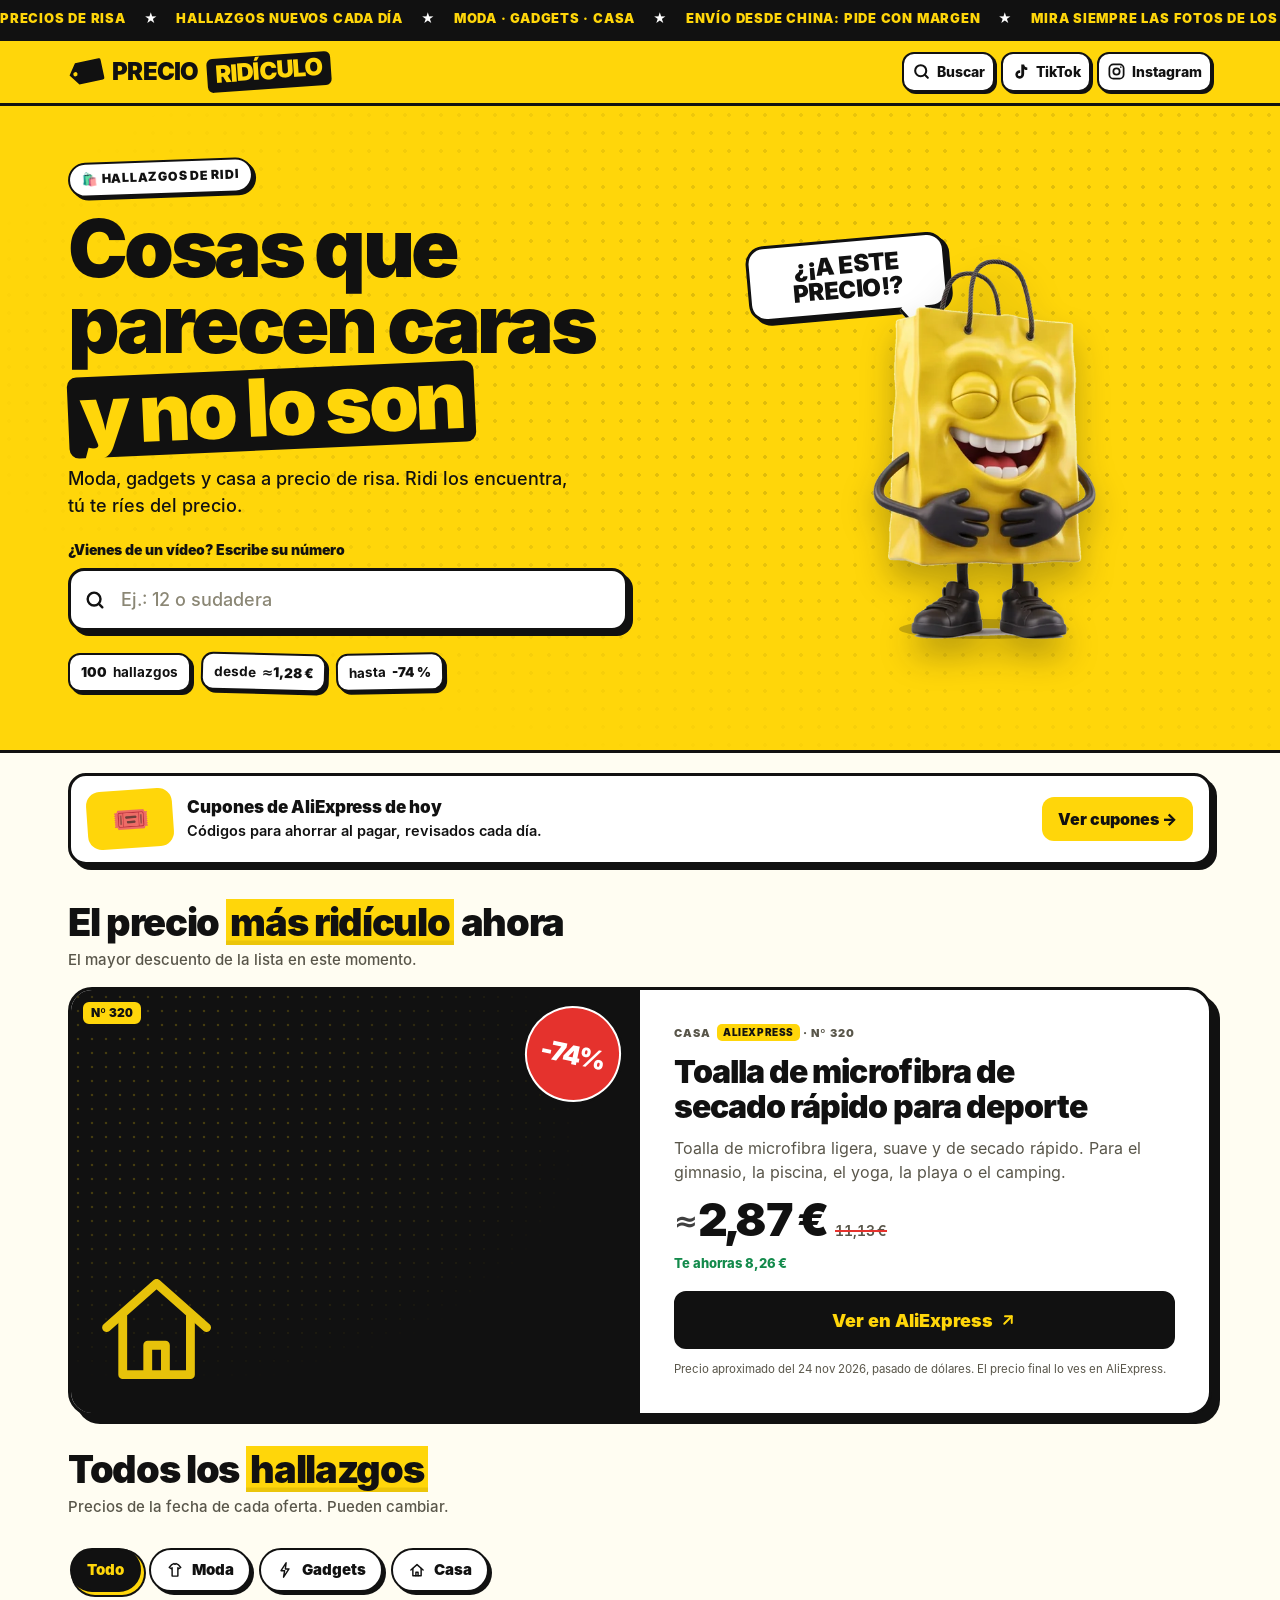
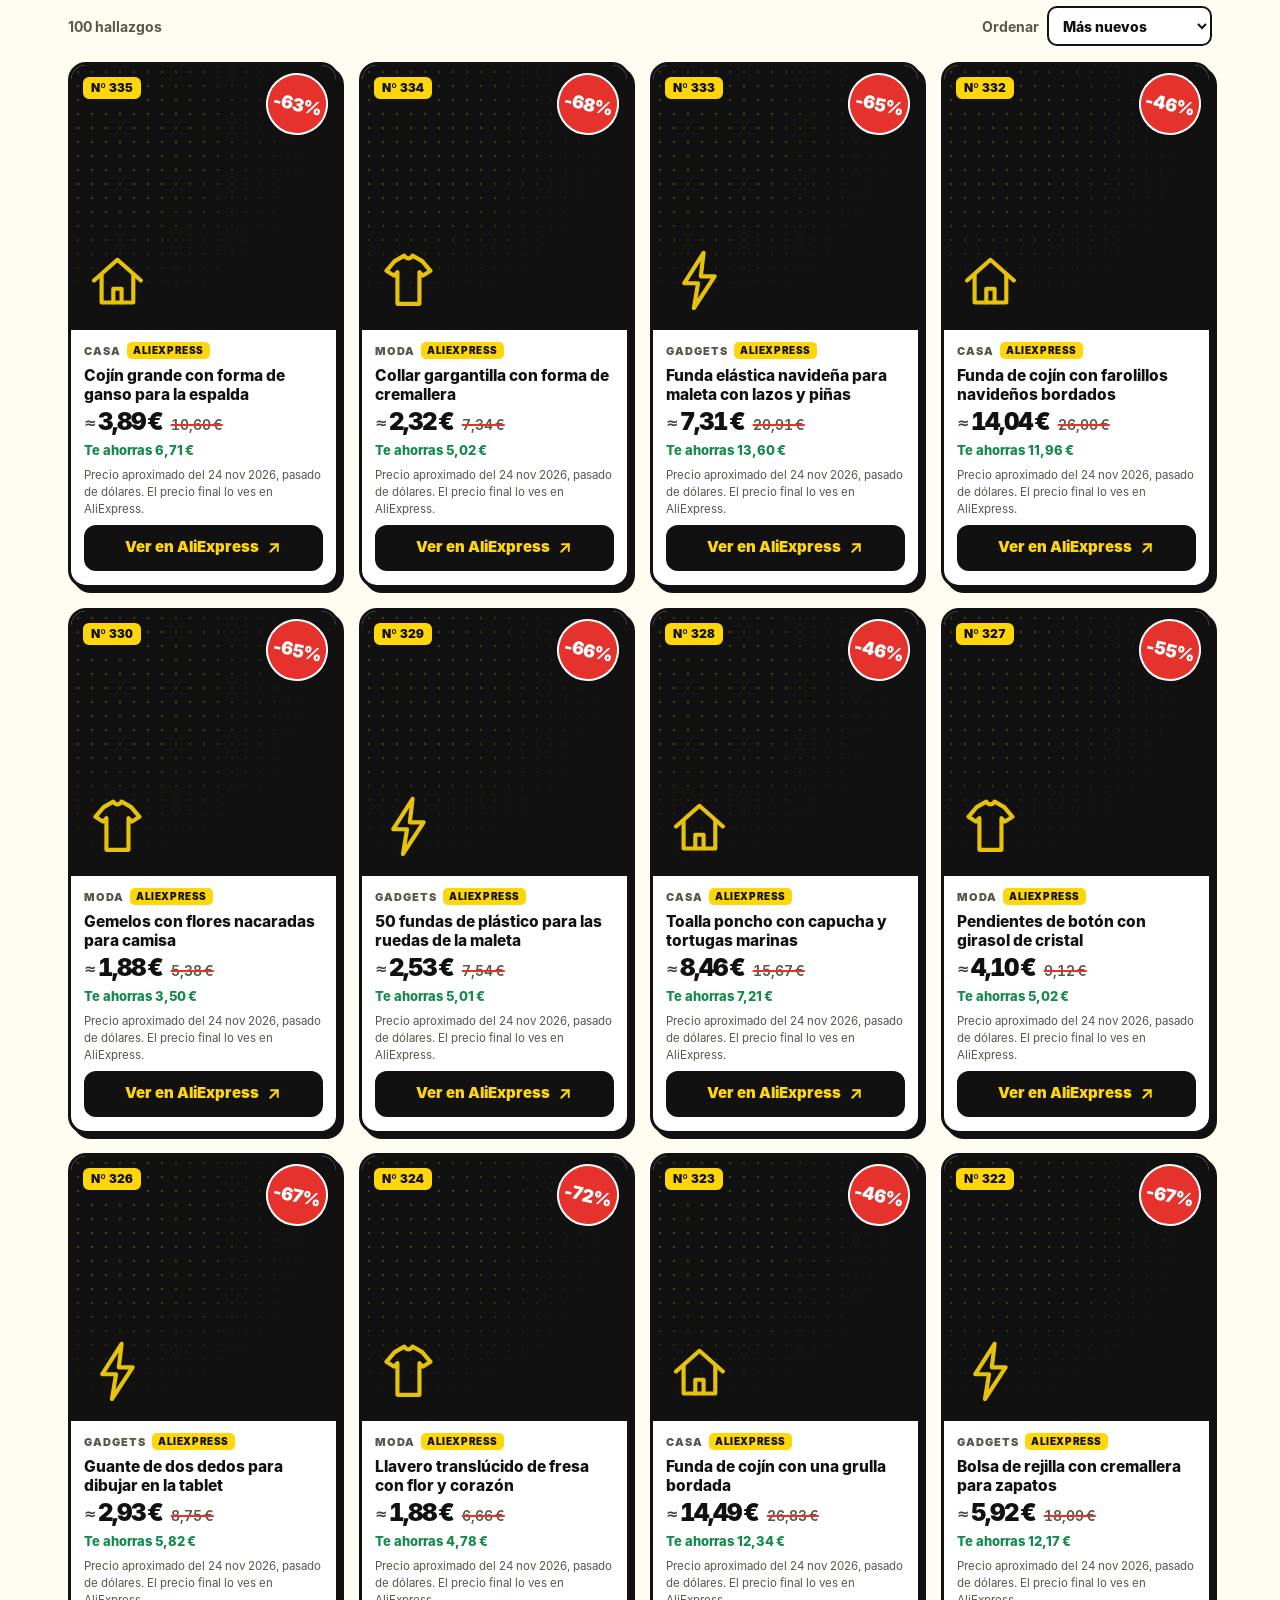
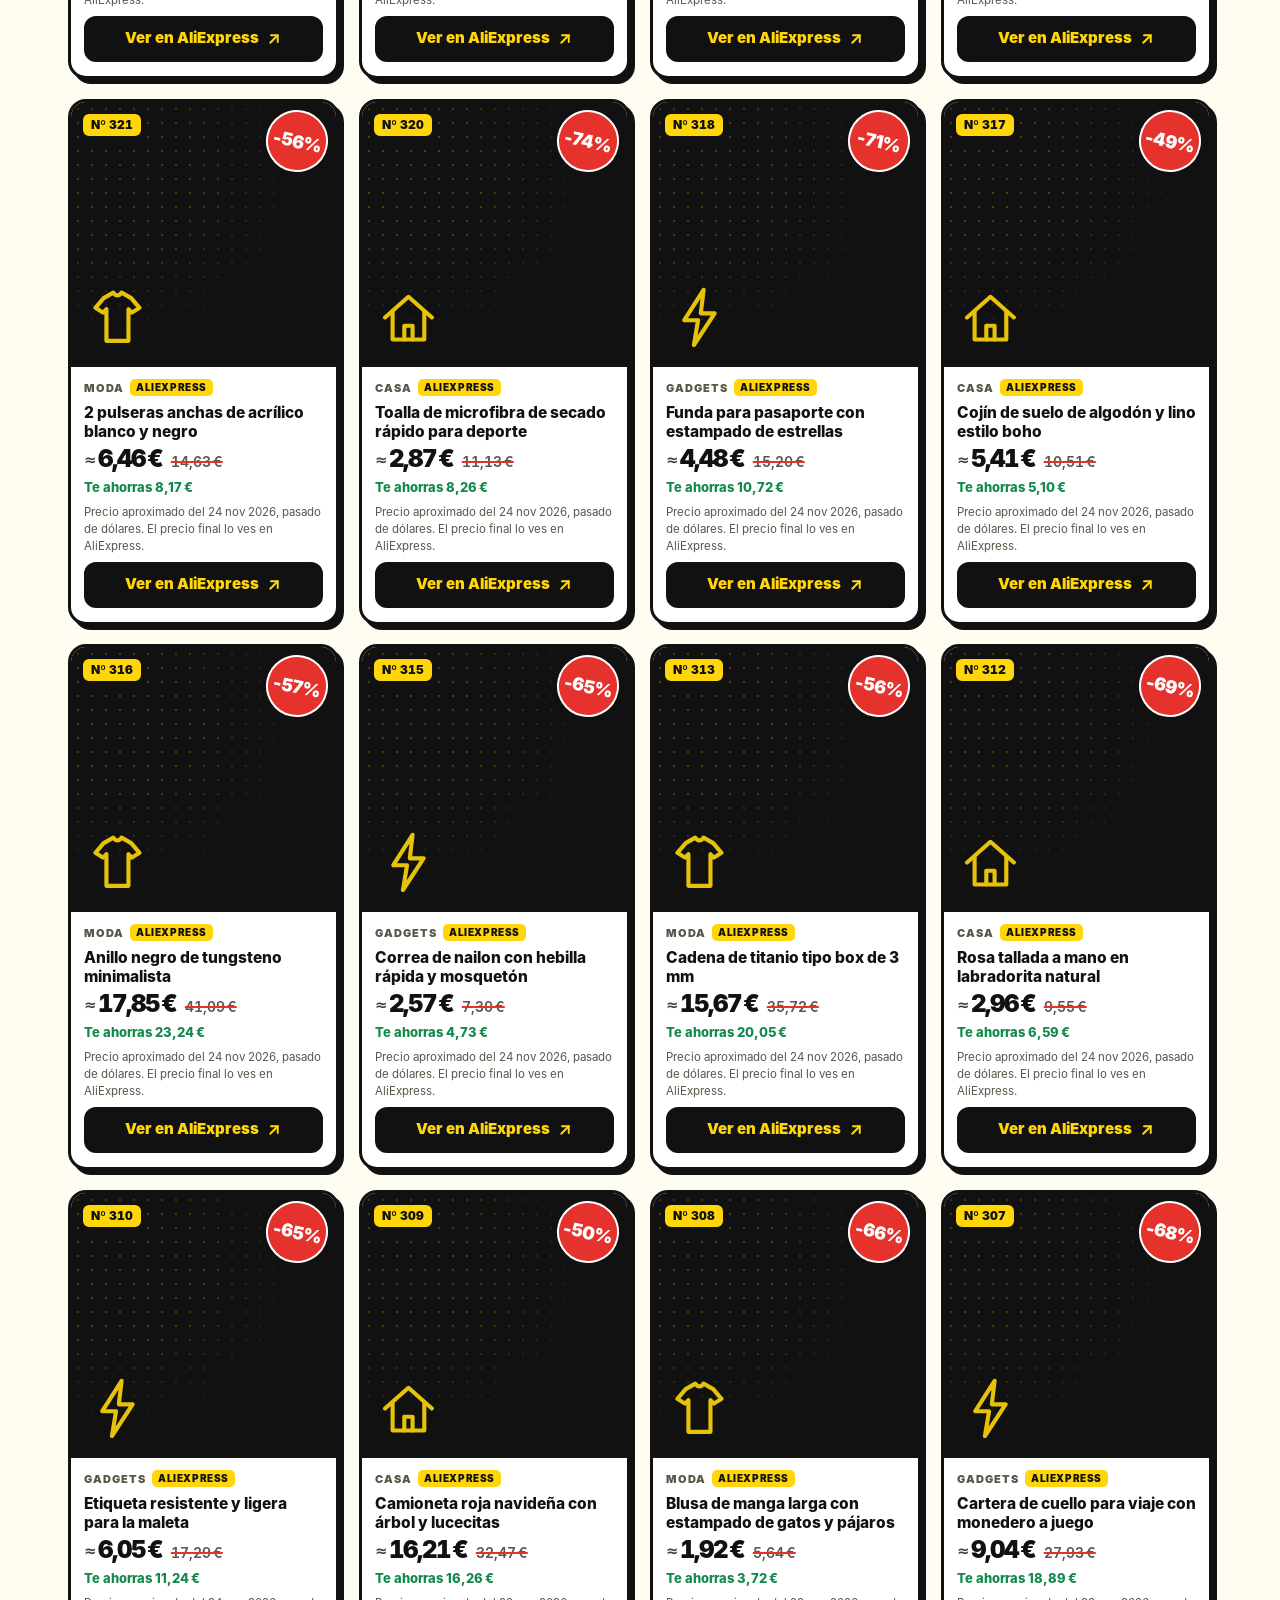
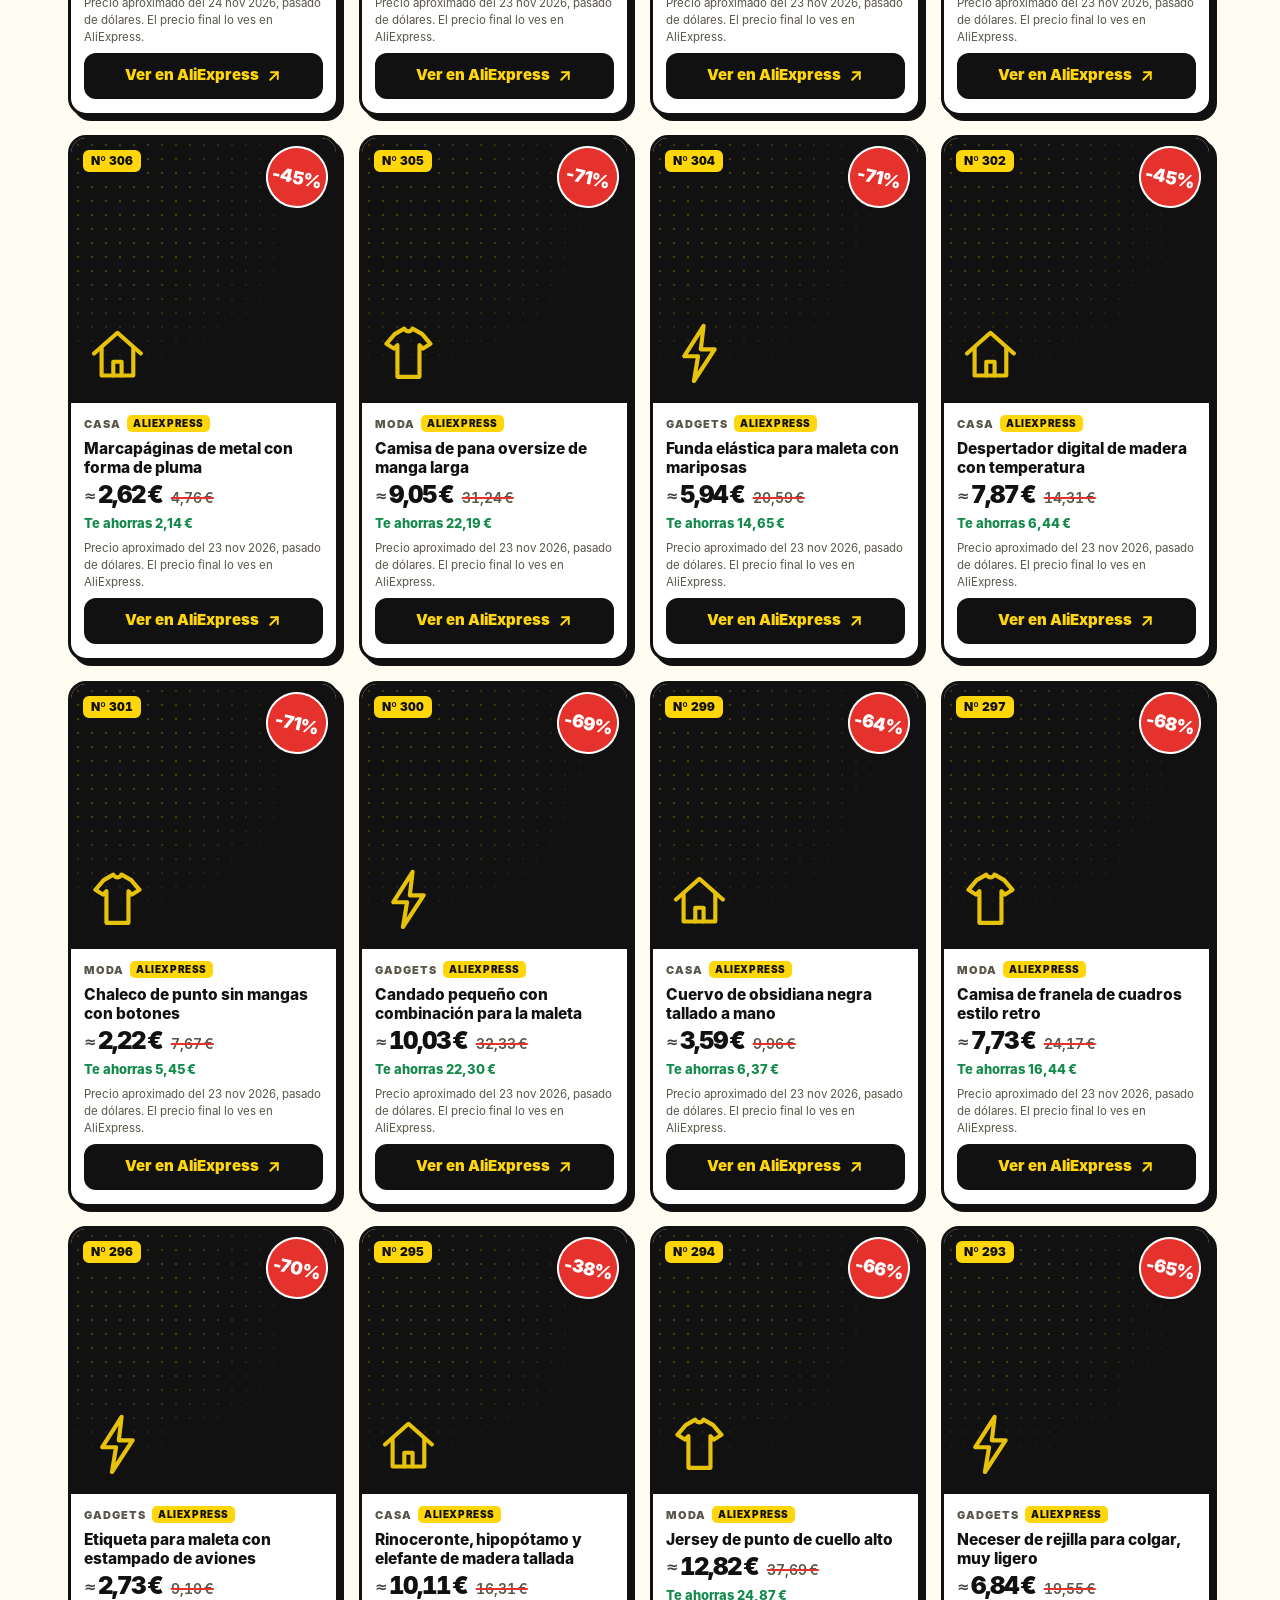
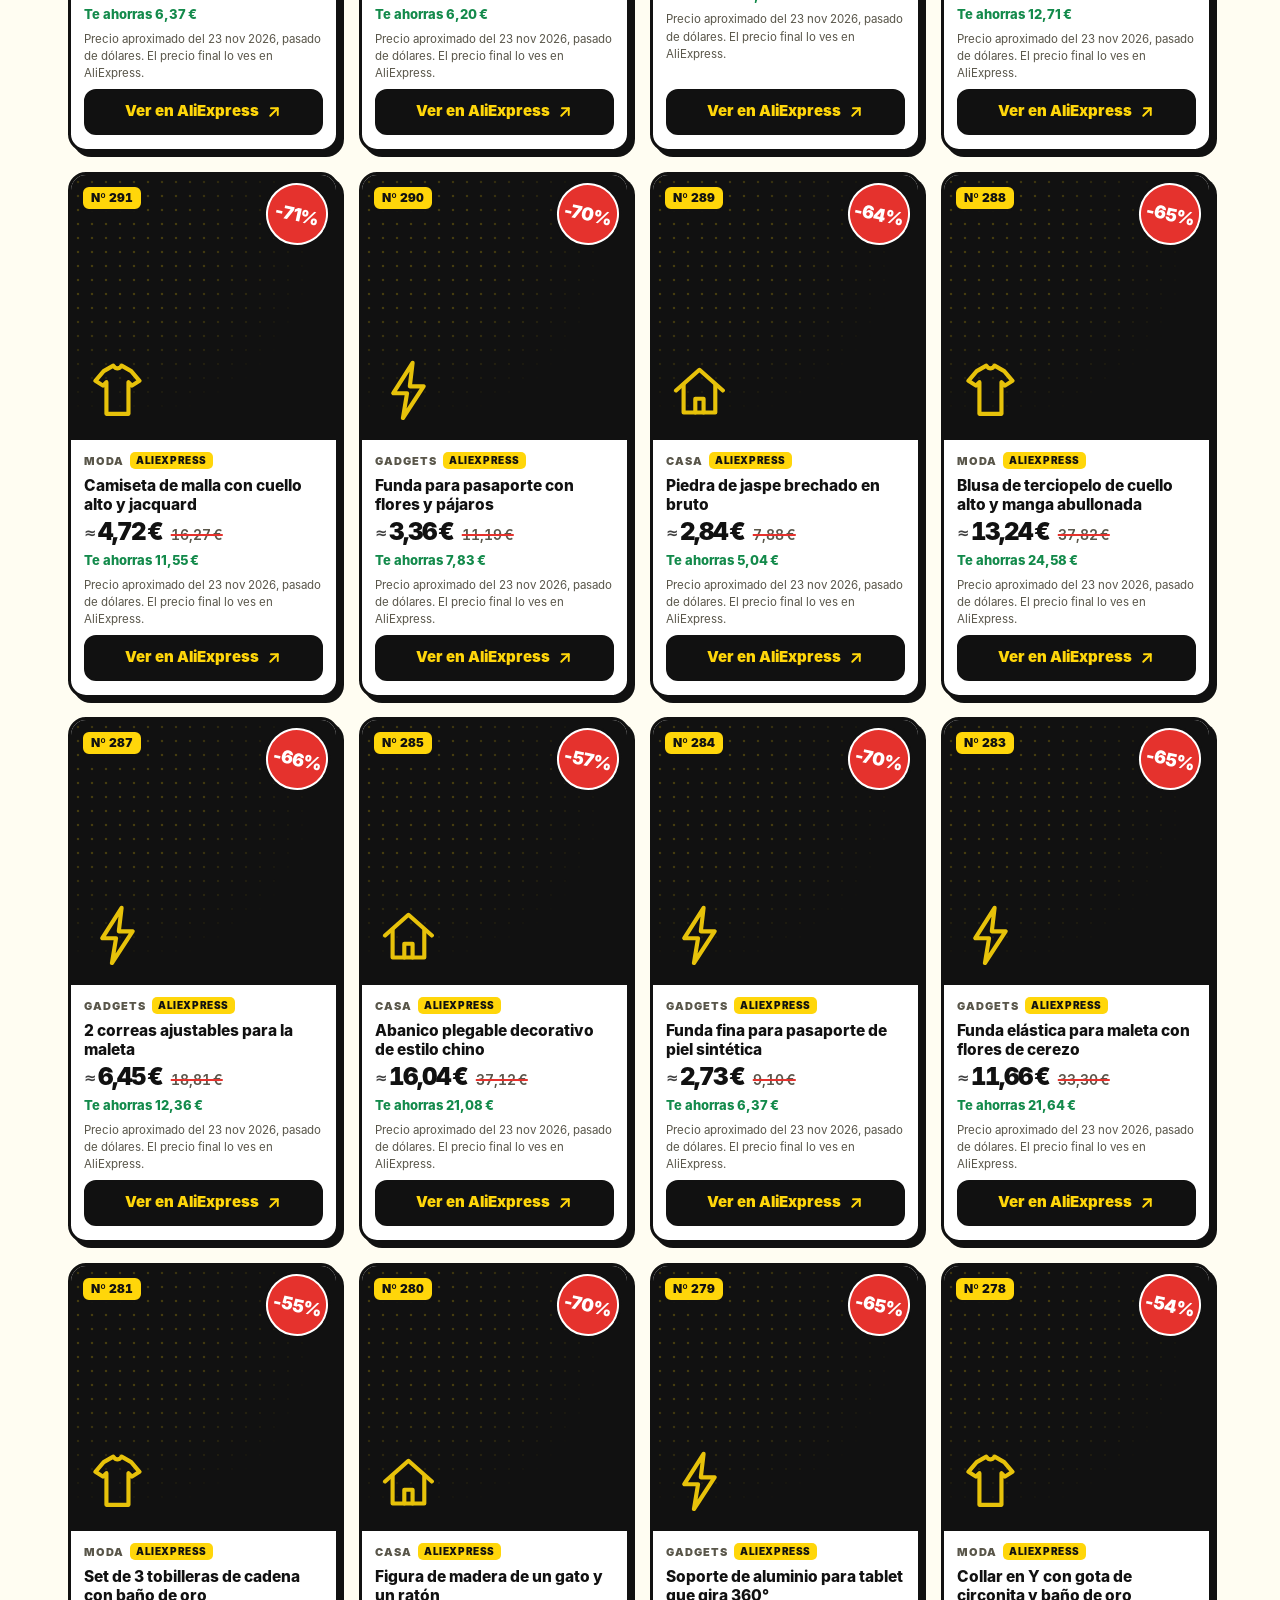
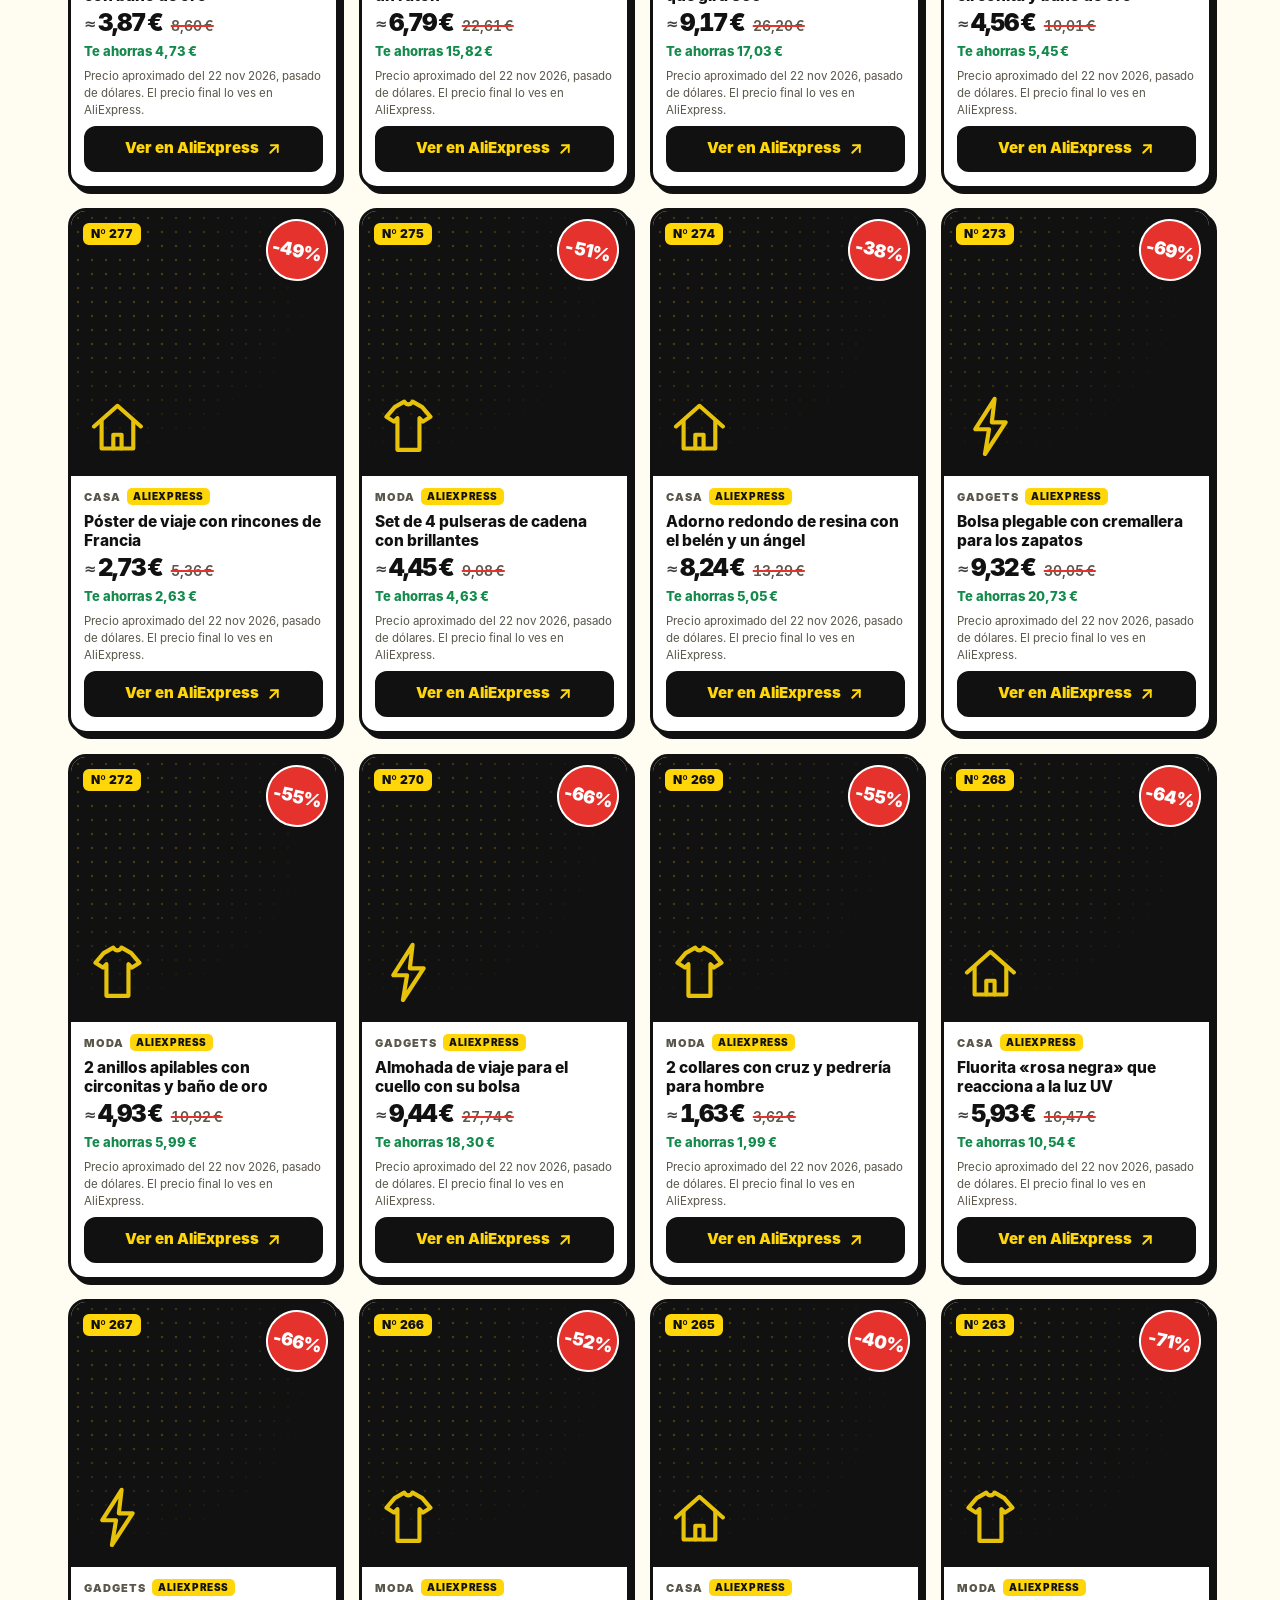
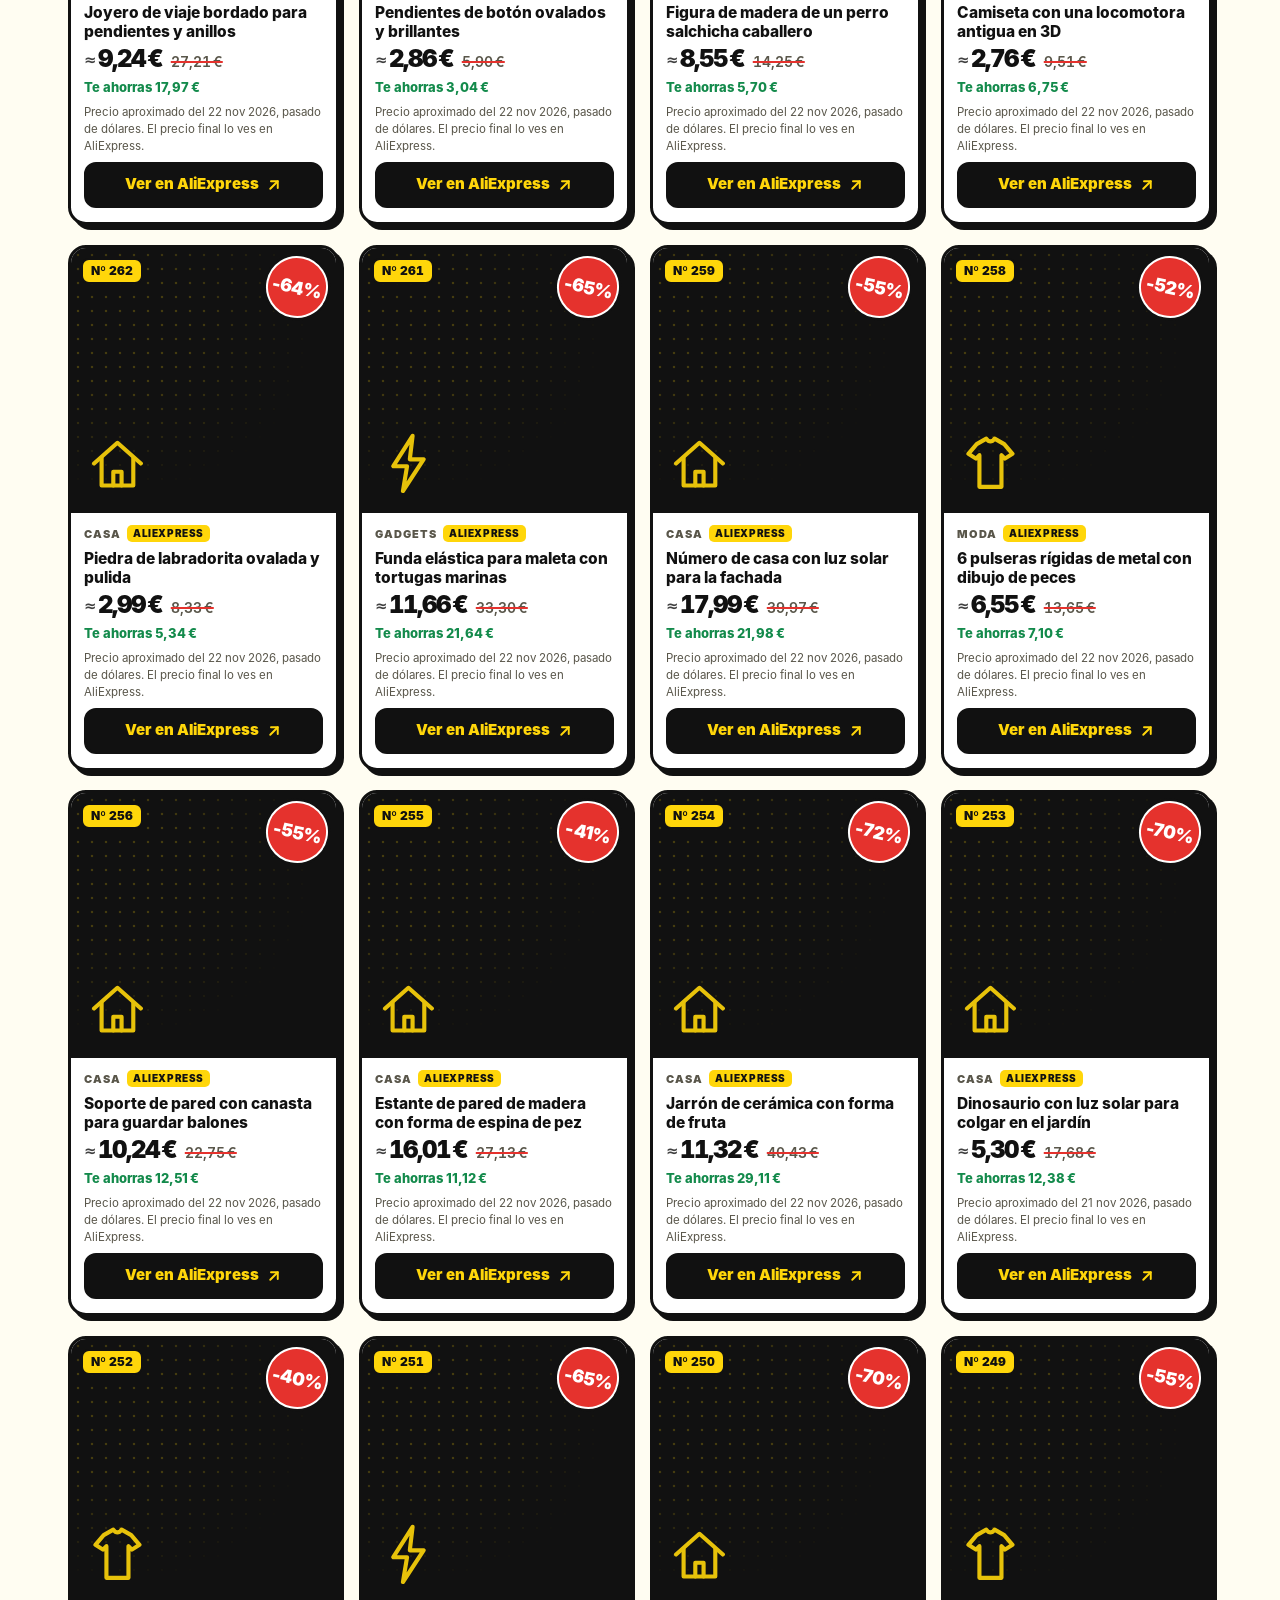
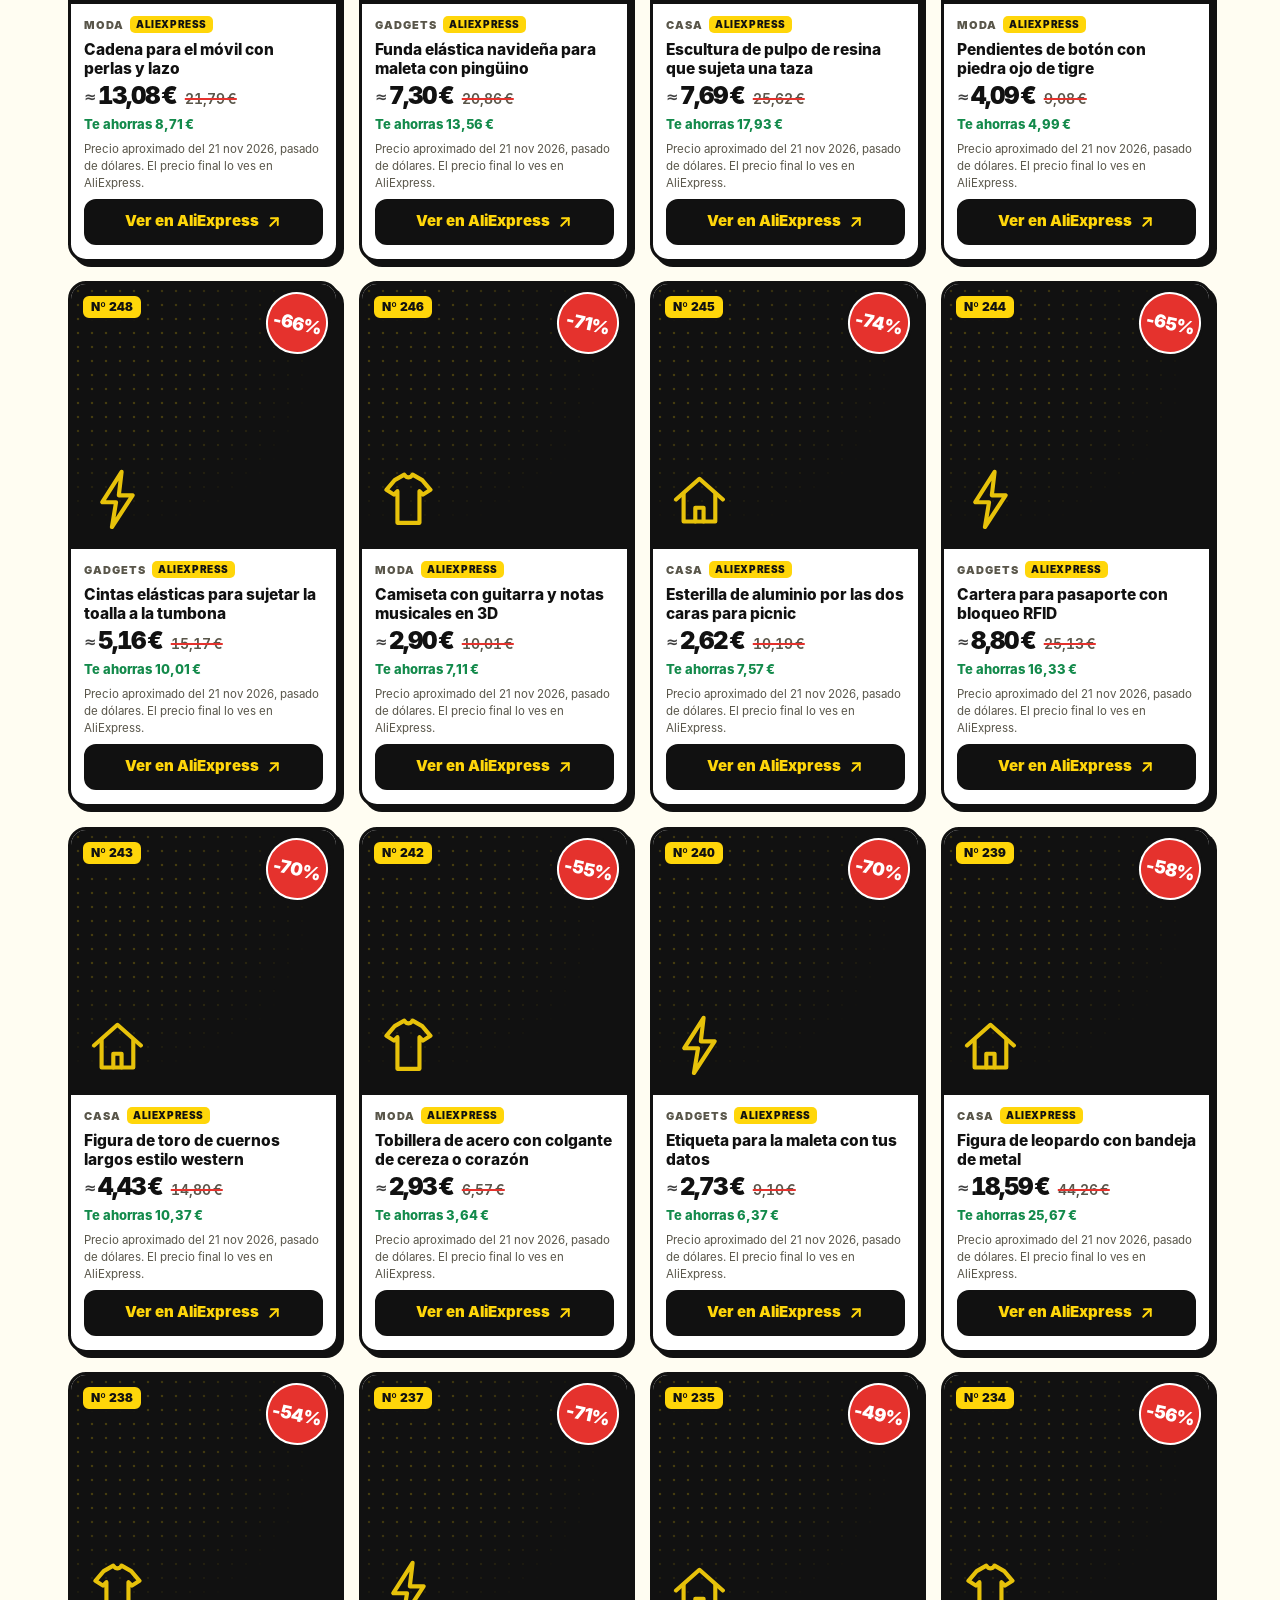
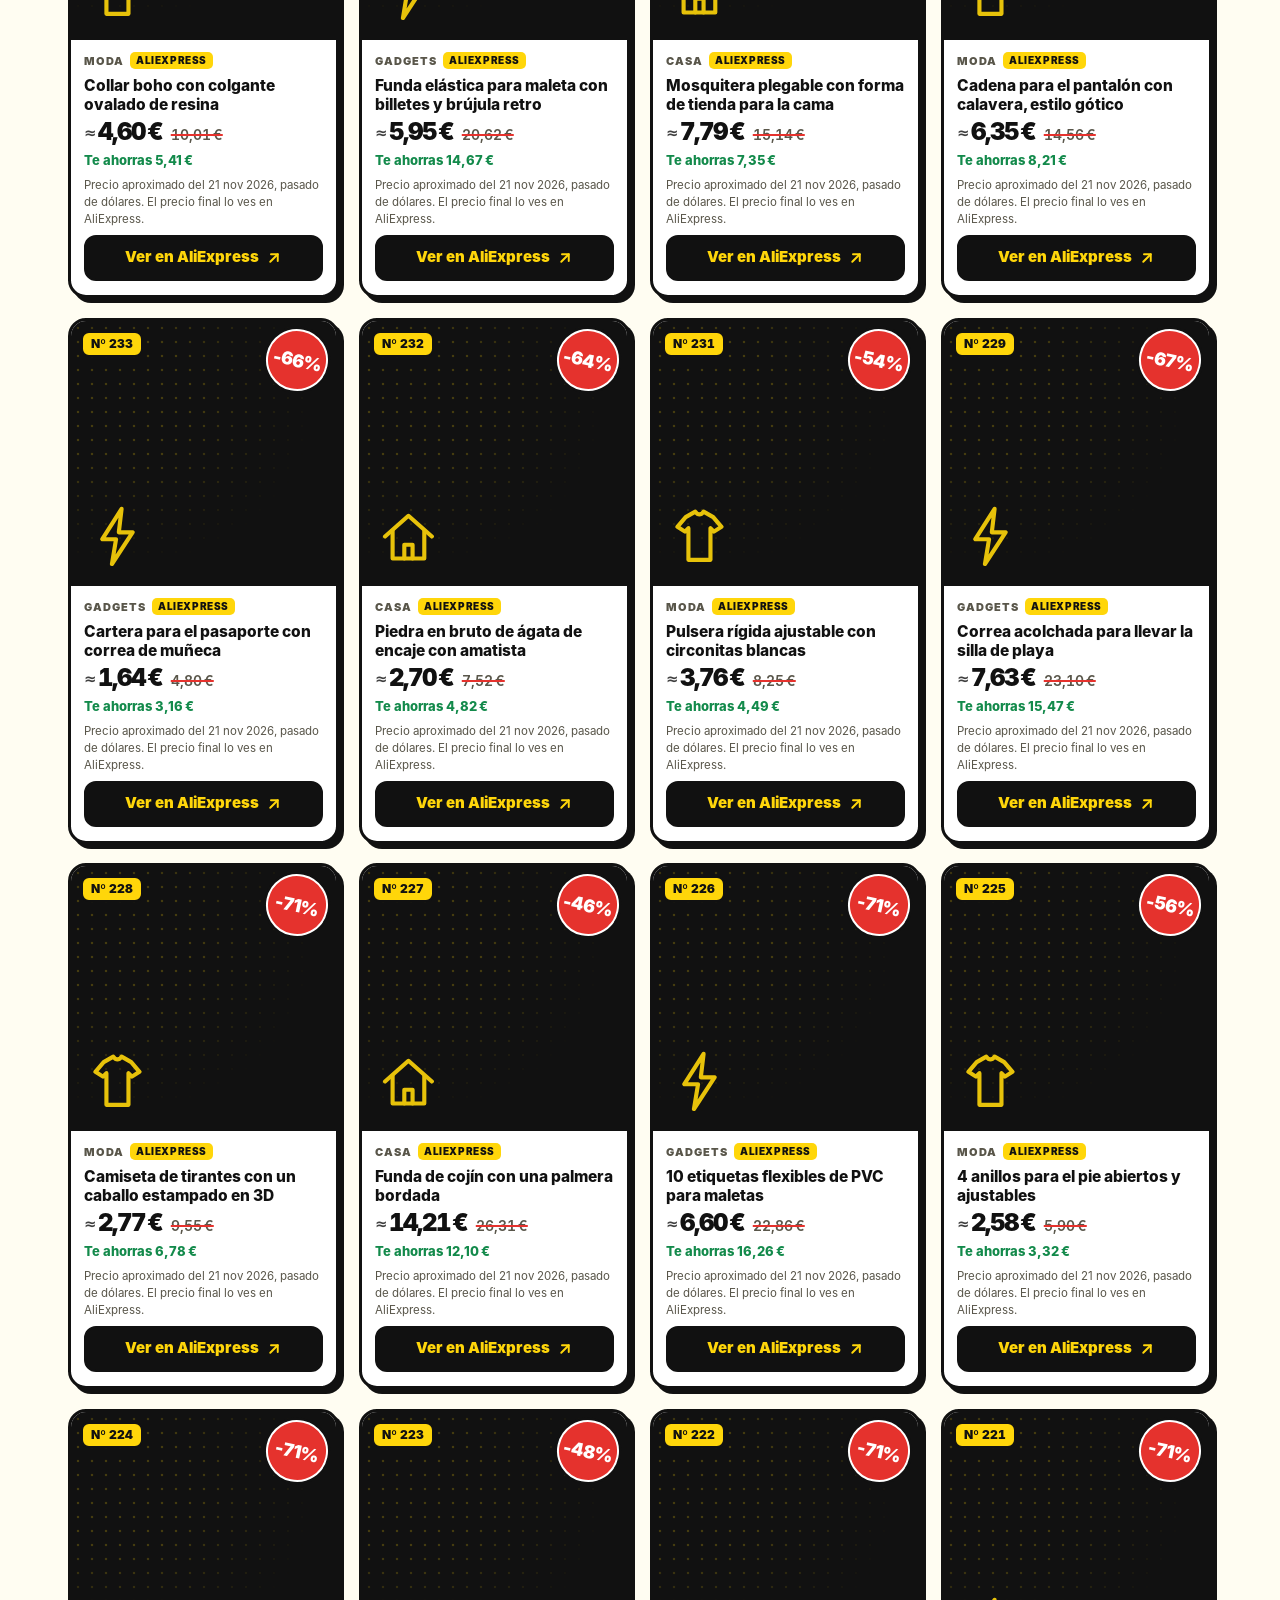
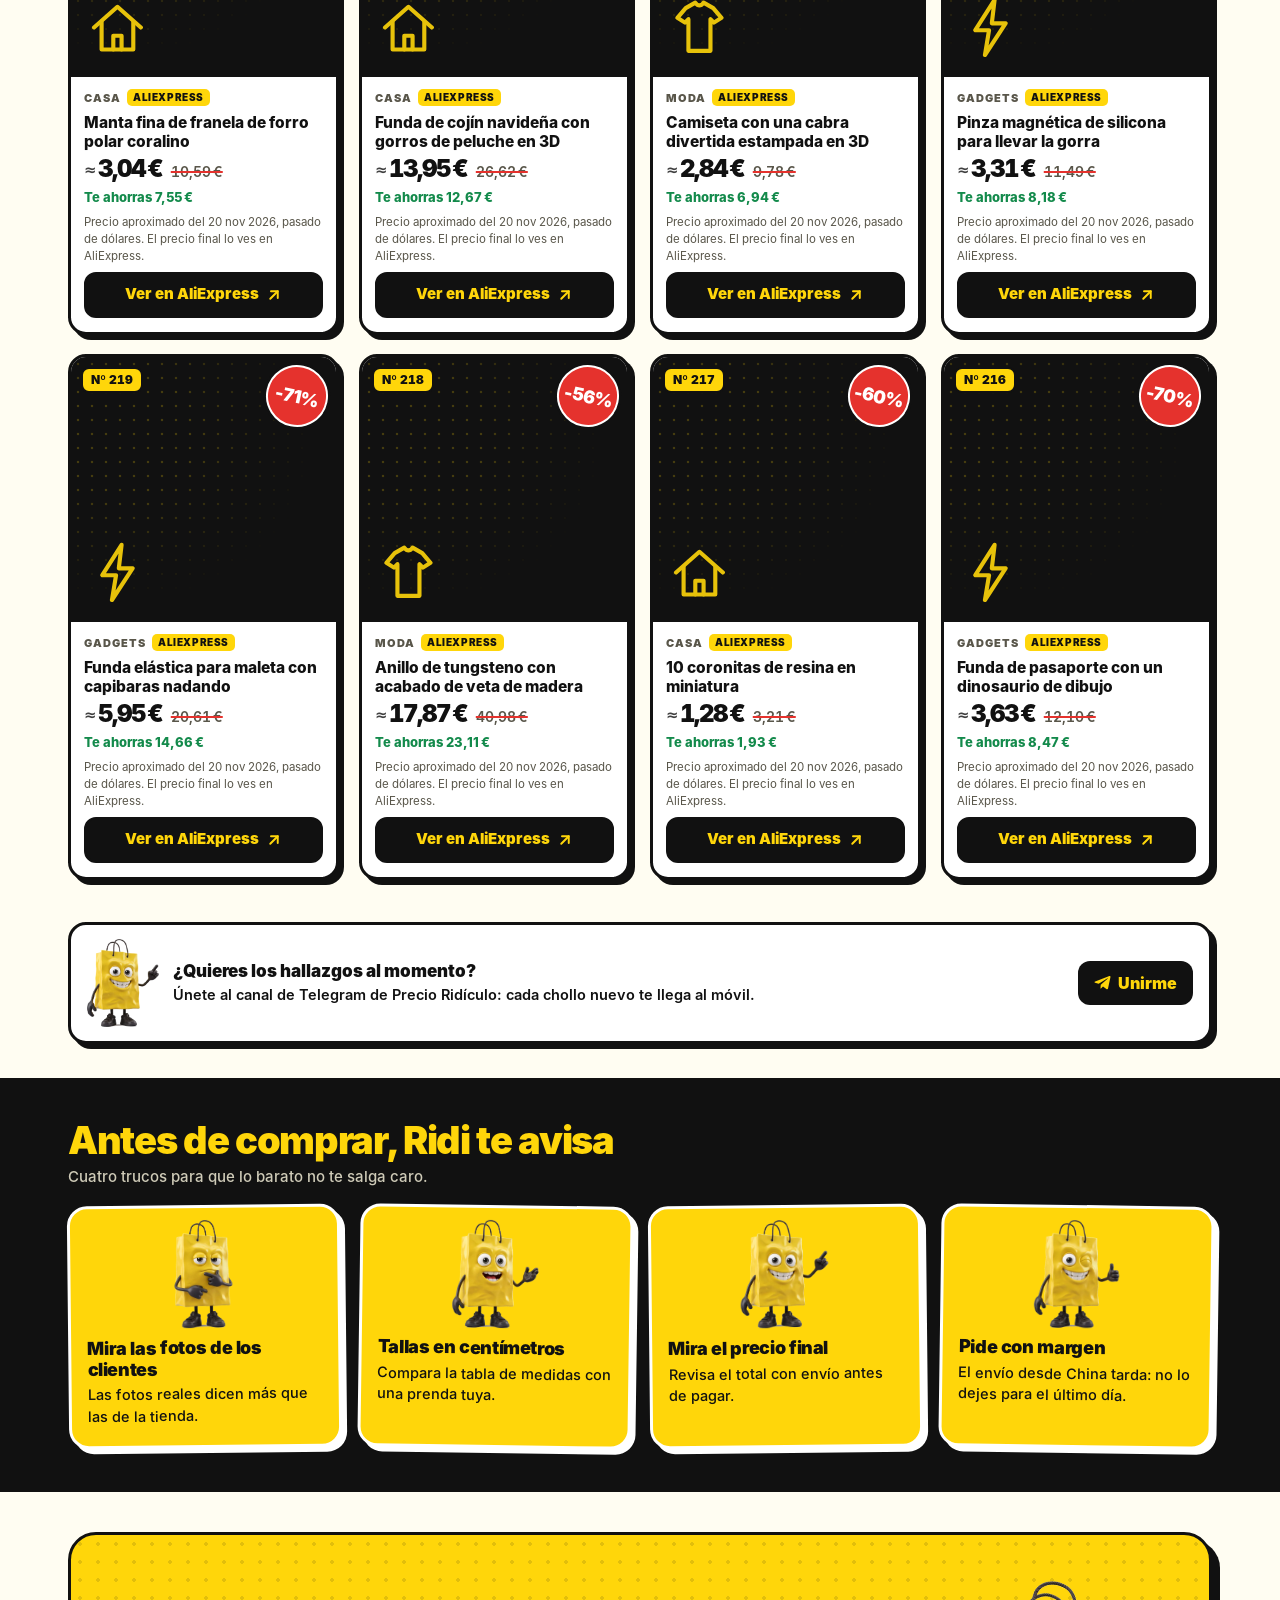
==== commit 04f9980d: "Ofertas del 2026-11-24 Co-Authored-By: Claude Opus 5.5 <noreply@anthropic.com> Claude-Session: https" ====
--- a/index.html
+++ b/index.html
@@ -388,6 +388,32 @@
 // solo_web: true → la oferta sale en la web pero no en Telegram, pines ni vídeos (Joom, hasta que su gestor lo apruebe)
 // Borra las de ejemplo cuando pongas las tuyas.
 const OFERTAS = [
+  { numero: 335, producto: "Cojín grande con forma de ganso para la espalda", categoria: "Casa", tienda: "AliExpress", aprox: true, precio: 3.89, antes: 10.6, descripcion: "Cojín alargado con forma de ganso para apoyar la espalda en la silla de la oficina o en el sofá. Un detalle gracioso para quien pasa muchas horas sentado.", enlace: "https://rzekl.com/g/1e8d114494994f380ebb16525dc3e8/?ulp=https%3A%2F%2Fs.click.aliexpress.com%2Fdeep_link.htm%3Faff_short_key%3D_c3s1yQkJ%26dl_target_url%3Dhttps%253A%252F%252Fwww.aliexpress.com%252Fitem%252F1005013363707997.html%253Fpdp_npi%253D6%252540dis%252521USD%25252111.59%2525214.25%252521%252521%25252177.00%25252128.21%252521%2525400b8ded7b17954749557166536e0f7e%25252112000060986804027%252521affd%252521%252521%252521%2525211%2525210%252521%26hot_product%3D1&i=5&f_id=50003&subid=web", imagen: "https://ae-pic-a1.aliexpress-media.com/kf/S358da66979914c1db6daa0b2c39d486dA.jpg", fecha: "2026-11-24", ali_id: "1005013363707997" },
+  { numero: 334, producto: "Collar gargantilla con forma de cremallera", categoria: "Moda", tienda: "AliExpress", aprox: true, precio: 2.32, antes: 7.34, descripcion: "Collar corto de acero de titanio con forma de cremallera que se puede abrir y cerrar. Para un look punk o urbano.", enlace: "https://rzekl.com/g/1e8d114494994f380ebb16525dc3e8/?ulp=https%3A%2F%2Fs.click.aliexpress.com%2Fdeep_link.htm%3Faff_short_key%3D_c3s1yQkJ%26dl_target_url%3Dhttps%253A%252F%252Fwww.aliexpress.com%252Fitem%252F1005010793087775.html%253Fpdp_npi%253D6%252540dis%252521USD%2525218.03%2525212.54%252521%252521%25252153.36%25252116.91%252521%2525402140da8b17954725664185574e0f1c%25252112000057597572887%252521affd%252521%252521%252521%2525211%2525210%252521%26hot_product%3D1&i=5&f_id=50003&subid=web", imagen: "https://ae-pic-a1.aliexpress-media.com/kf/S4b9d69667a0b4a18aa70d5b2b95b328bJ.jpg", fecha: "2026-11-24", ali_id: "1005010793087775" },
+  { numero: 333, producto: "Funda elástica navideña para maleta con lazos y piñas", categoria: "Gadgets", tienda: "AliExpress", aprox: true, precio: 7.31, antes: 20.91, descripcion: "Funda elástica con estampado navideño de lazos y piñas que protege la maleta del polvo y los arañazos. Para maletas de 18 a 32 pulgadas (elige la talla).", enlace: "https://rzekl.com/g/1e8d114494994f380ebb16525dc3e8/?ulp=https%3A%2F%2Fs.click.aliexpress.com%2Fdeep_link.htm%3Faff_short_key%3D_c3s1yQkJ%26dl_target_url%3Dhttps%253A%252F%252Fwww.aliexpress.com%252Fitem%252F1005013448798440.html%253Fpdp_npi%253D6%252540dis%252521USD%25252122.87%2525218.00%252521%252521%252521151.98%25252153.19%252521%2525402151fca717954759636751961e0e0d%25252112000061176488330%252521affd%252521%252521%252521%2525211%2525210%252521%26hot_product%3D0&i=5&f_id=50002&subid=web", imagen: "https://ae-pic-a1.aliexpress-media.com/kf/Sfa67650bec5146be965544ebc6888de6t.jpg", fecha: "2026-11-24", ali_id: "1005013448798440" },
+  { numero: 332, producto: "Funda de cojín con farolillos navideños bordados", categoria: "Casa", tienda: "AliExpress", aprox: true, precio: 14.04, antes: 26, descripcion: "Funda de cojín de estilo retro con farolillos de Navidad bordados. Para dar ambiente navideño al sofá o al dormitorio.", enlace: "https://rzekl.com/g/1e8d114494994f380ebb16525dc3e8/?ulp=https%3A%2F%2Fs.click.aliexpress.com%2Fdeep_link.htm%3Faff_short_key%3D_c3s1yQkJ%26dl_target_url%3Dhttps%253A%252F%252Fwww.aliexpress.com%252Fitem%252F1005010544340067.html%253Fpdp_npi%253D6%252540dis%252521USD%25252128.44%25252115.36%252521%252521%252521189.00%252521102.06%252521%2525402151fce817954741592517722e0e4c%25252112000052765395529%252521affd%252521%252521%252521%2525211%2525210%252521%26hot_product%3D1&i=5&f_id=50003&subid=web", imagen: "https://ae-pic-a1.aliexpress-media.com/kf/Sdc6e0892cb874ddba51f6b6ff5e466f4Q.jpg", fecha: "2026-11-24", ali_id: "1005010544340067" },
+  { numero: 331, producto: "Claqueta de cine de madera", categoria: "Gadgets", tienda: "Joom", precio: 7.74, descripcion: "Claqueta de director de madera, como las de los rodajes de cine y televisión. Para grabar vídeos, sesiones de fotos o decorar.", enlace: "https://xnmik.com/g/k1grq9wd9g994f380ebbbe0d510ed1/?f_id=24374&ulp=https%3A%2F%2Fwww.joom.com%2Fes%2Fproducts%2F67aeb12c8efc3801578b4292%3Fcurrency%3DEUR%26utm_productid%3D67aeb12c8efc3801578b4292%26utm_freeze_token%3DeyJraWQiOiJ2MSIsInR5cCI6IkpXVCIsImFsZyI6IkVTMjU2In0.eyJleHAiOjE3OTYwODc1NzYsInIiOiJFUyIsImMiOiJFVVIiLCJ2Ijp0cnVlLCJwcyI6W3sicCI6IjY3YWViMTJjOGVmYzM4MDE1NzhiNDI5MiIsInYiOiI2N2FlYjEyYzhlZmMzODNlNTc4YjQyOTQiLCJjIjo3Ljc0fV19.OBFVFhIiK0GmKraKjMmlG2xvD2BhD0nEtPihkFqIGHIS9azp2pDUabmBO8Tvtaukz5n5FS17UElxJFNWAKUevQ%26variant_id%3D67aeb12c8efc383e578b4294%26gsAttrs%3DeyJyZWdpb24iOiJFUyJ9%26country%3DES%26utm_audienceid%3Dadvertising_web_admitad_2d%26utm_feed_id%3D935622805573705349%26utm_feed_date%3D2026-11-24&subid=web", imagen: "https://img.joomcdn.net/42ad47eaf97600a51f69ca97ce461d7bf958ed25_original.jpeg", fecha: "2026-11-24", joom_id: "67aeb12c8efc3801578b4292", hasta: "2026-12-01", solo_web: true },
+  { numero: 330, producto: "Gemelos con flores nacaradas para camisa", categoria: "Moda", tienda: "AliExpress", aprox: true, precio: 1.88, antes: 5.38, descripcion: "Juego de gemelos con flores de brillo nacarado para los puños de la camisa. Para bodas, eventos o el uniforme.", enlace: "https://rzekl.com/g/1e8d114494994f380ebb16525dc3e8/?ulp=https%3A%2F%2Fs.click.aliexpress.com%2Fdeep_link.htm%3Faff_short_key%3D_c3s1yQkJ%26dl_target_url%3Dhttps%253A%252F%252Fwww.aliexpress.com%252Fitem%252F1005010202564032.html%253Fpdp_npi%253D6%252540dis%252521USD%2525215.89%2525212.06%252521%252521%25252139.14%25252113.70%252521%2525402151fce817954724757541922e0d23%25252112000057447765833%252521affd%252521%252521%252521%2525211%2525210%252521%26hot_product%3D1&i=5&f_id=50003&subid=web", imagen: "https://ae-pic-a1.aliexpress-media.com/kf/S8f61e3667618401488b79dc08f794580i.jpg", fecha: "2026-11-24", ali_id: "1005010202564032" },
+  { numero: 329, producto: "50 fundas de plástico para las ruedas de la maleta", categoria: "Gadgets", tienda: "AliExpress", aprox: true, precio: 2.53, antes: 7.54, descripcion: "Pack de 50 fundas de plástico para cubrir las ruedas de la maleta y no ensuciar el armario ni la casa al guardarla.", enlace: "https://rzekl.com/g/1e8d114494994f380ebb16525dc3e8/?ulp=https%3A%2F%2Fs.click.aliexpress.com%2Fdeep_link.htm%3Faff_short_key%3D_c3s1yQkJ%26dl_target_url%3Dhttps%253A%252F%252Fwww.aliexpress.com%252Fitem%252F1005013668192951.html%253Fpdp_npi%253D6%252540dis%252521USD%2525218.25%2525212.77%252521%252521%25252154.82%25252118.39%252521%2525400b8ded7b17954759835187666e0d8b%25252112000061834416546%252521affd%252521%252521%252521%2525211%2525210%252521%26hot_product%3D0&i=5&f_id=50002&subid=web", imagen: "https://ae-pic-a1.aliexpress-media.com/kf/S8ddd132123044c74afa8ee743385ff05m.jpg", fecha: "2026-11-24", ali_id: "1005013668192951" },
+  { numero: 328, producto: "Toalla poncho con capucha y tortugas marinas", categoria: "Casa", tienda: "AliExpress", aprox: true, precio: 8.46, antes: 15.67, descripcion: "Toalla de microfibra de secado rápido con capucha, tipo poncho, con estampado de tortugas marinas. Para la playa, la piscina o después de la ducha.", enlace: "https://rzekl.com/g/1e8d114494994f380ebb16525dc3e8/?ulp=https%3A%2F%2Fs.click.aliexpress.com%2Fdeep_link.htm%3Faff_short_key%3D_c3s1yQkJ%26dl_target_url%3Dhttps%253A%252F%252Fwww.aliexpress.com%252Fitem%252F1005012789239918.html%253Fpdp_npi%253D6%252540dis%252521USD%25252117.14%2525219.25%252521%252521%252521113.92%25252161.52%252521%2525402140da8b17954746307467452e0edd%25252112000059385656223%252521affd%252521%252521%252521%2525211%2525210%252521%26hot_product%3D1&i=5&f_id=50003&subid=web", imagen: "https://ae-pic-a1.aliexpress-media.com/kf/S8836763a1386460b818599065f8883f87.jpg", fecha: "2026-11-24", ali_id: "1005012789239918" },
+  { numero: 327, producto: "Pendientes de botón con girasol de cristal", categoria: "Moda", tienda: "AliExpress", aprox: true, precio: 4.1, antes: 9.12, descripcion: "Pendientes de botón de acero inoxidable con baño de oro y un girasol de cristal incrustado. Para el día a día.", enlace: "https://rzekl.com/g/1e8d114494994f380ebb16525dc3e8/?ulp=https%3A%2F%2Fs.click.aliexpress.com%2Fdeep_link.htm%3Faff_short_key%3D_c3s1yQkJ%26dl_target_url%3Dhttps%253A%252F%252Fwww.aliexpress.com%252Fitem%252F1005013417783608.html%253Fpdp_npi%253D6%252540dis%252521USD%2525219.98%2525214.49%252521%252521%2525219.98%2525214.49%252521%2525400b8ded7b17954725457015838e1148%25252112000061075195811%252521affd%252521%252521%252521%2525211%2525210%252521%26hot_product%3D1&i=5&f_id=50003&subid=web", imagen: "https://ae-pic-a1.aliexpress-media.com/kf/S97c93b992b644c988debceb18924fde0o.jpg", fecha: "2026-11-24", ali_id: "1005013417783608" },
+  { numero: 326, producto: "Guante de dos dedos para dibujar en la tablet", categoria: "Gadgets", tienda: "AliExpress", aprox: true, precio: 2.93, antes: 8.75, descripcion: "Guante de dos dedos que evita tocar la pantalla con la mano al dibujar o escribir en la tablet. Hay tallas S, M y L.", enlace: "https://rzekl.com/g/1e8d114494994f380ebb16525dc3e8/?ulp=https%3A%2F%2Fs.click.aliexpress.com%2Fdeep_link.htm%3Faff_short_key%3D_c3s1yQkJ%26dl_target_url%3Dhttps%253A%252F%252Fwww.aliexpress.com%252Fitem%252F1005013652553695.html%253Fpdp_npi%253D6%252540dis%252521USD%2525219.57%2525213.21%252521%252521%25252163.60%25252121.37%252521%2525402140f88817954772598028895e0e52%25252112000061763065707%252521affd%252521%252521%252521%2525211%2525210%252521%26hot_product%3D0&i=5&f_id=50002&subid=web", imagen: "https://ae-pic-a1.aliexpress-media.com/kf/S35758f4df4824c339e40b667a45d0843y.jpg", fecha: "2026-11-24", ali_id: "1005013652553695" },
+  { numero: 325, producto: "Pecera pequeña hexagonal que se puede apilar", categoria: "Casa", tienda: "Joom", precio: 6.67, descripcion: "Mini pecera de forma hexagonal que se puede apilar con otras. Para decorar el escritorio o la oficina.", enlace: "https://xnmik.com/g/k1grq9wd9g994f380ebbbe0d510ed1/?f_id=24374&ulp=https%3A%2F%2Fwww.joom.com%2Fes%2Fproducts%2F67ab261a723a9d01ed11c76f%3Fcurrency%3DEUR%26utm_productid%3D67ab261a723a9d01ed11c76f%26utm_freeze_token%3DeyJraWQiOiJ2MSIsInR5cCI6IkpXVCIsImFsZyI6IkVTMjU2In0.eyJleHAiOjE3OTYwODc1NzYsInIiOiJFUyIsImMiOiJFVVIiLCJ2Ijp0cnVlLCJwcyI6W3sicCI6IjY3YWIyNjFhNzIzYTlkMDFlZDExYzc2ZiIsInYiOiI2N2FiMjYxYTcyM2E5ZGVhZWQxMWM3NzEiLCJjIjo2LjY3LCJvIjoxOS42Mn1dfQ.7bPHymb53m6u1s1vSL4z8D6PAQVSXBpK27pgY5tgkWGRgQH9bGwKsXgip6JkWPYZrVce-FPoDk-LmbhUzCD_Iw%26variant_id%3D67ab261a723a9deaed11c771%26gsAttrs%3DeyJyZWdpb24iOiJFUyJ9%26country%3DES%26utm_audienceid%3Dadvertising_web_admitad_2d%26utm_feed_id%3D935622805573705349%26utm_feed_date%3D2026-11-24&subid=web", imagen: "https://img.joomcdn.net/43f2294016f63047d621530a53d93869dbd1e622_original.jpeg", fecha: "2026-11-24", joom_id: "67ab261a723a9d01ed11c76f", hasta: "2026-12-01", solo_web: true },
+  { numero: 324, producto: "Llavero translúcido de fresa con flor y corazón", categoria: "Moda", tienda: "AliExpress", aprox: true, precio: 1.88, antes: 6.66, descripcion: "Llavero o colgante para el bolso, semitransparente, con una fresa, una flor y un corazón. Un detalle dulce para las llaves o la mochila.", enlace: "https://rzekl.com/g/1e8d114494994f380ebb16525dc3e8/?ulp=https%3A%2F%2Fs.click.aliexpress.com%2Fdeep_link.htm%3Faff_short_key%3D_c3s1yQkJ%26dl_target_url%3Dhttps%253A%252F%252Fwww.aliexpress.com%252Fitem%252F1005010480070451.html%253Fpdp_npi%253D6%252540dis%252521USD%2525217.29%2525212.06%252521%252521%25252148.41%25252113.62%252521%2525402140f88817954725450145552e0fde%25252112000052544224066%252521affd%252521%252521%252521%2525211%2525210%252521%26hot_product%3D1&i=5&f_id=50003&subid=web", imagen: "https://ae-pic-a1.aliexpress-media.com/kf/S1f4b70c3ee2d4c5491b2a547dc2edb35W.jpg", fecha: "2026-11-24", ali_id: "1005010480070451" },
+  { numero: 323, producto: "Funda de cojín con una grulla bordada", categoria: "Casa", tienda: "AliExpress", aprox: true, precio: 14.49, antes: 26.83, descripcion: "Funda de cojín de estilo chino con una grulla bordada. Para decorar el sofá o el cabecero de la cama.", enlace: "https://rzekl.com/g/1e8d114494994f380ebb16525dc3e8/?ulp=https%3A%2F%2Fs.click.aliexpress.com%2Fdeep_link.htm%3Faff_short_key%3D_c3s1yQkJ%26dl_target_url%3Dhttps%253A%252F%252Fwww.aliexpress.com%252Fitem%252F1005010553637365.html%253Fpdp_npi%253D6%252540dis%252521USD%25252129.35%25252115.85%252521%252521%252521195.00%252521105.30%252521%2525402140d36217954739180837469e0d6b%25252112000052793089321%252521affd%252521%252521%252521%2525211%2525210%252521%26hot_product%3D1&i=5&f_id=50003&subid=web", imagen: "https://ae-pic-a1.aliexpress-media.com/kf/S59b69f422d034bbb857bf51eae9ee184J.jpg", fecha: "2026-11-24", ali_id: "1005010553637365" },
+  { numero: 322, producto: "Bolsa de rejilla con cremallera para zapatos", categoria: "Gadgets", tienda: "AliExpress", aprox: true, precio: 5.92, antes: 18.09, descripcion: "Bolsa transparente de rejilla con cremallera para guardar zapatos o botas sin que cojan polvo. Para el armario o para llevar de viaje.", enlace: "https://rzekl.com/g/1e8d114494994f380ebb16525dc3e8/?ulp=https%3A%2F%2Fs.click.aliexpress.com%2Fdeep_link.htm%3Faff_short_key%3D_c3s1yQkJ%26dl_target_url%3Dhttps%253A%252F%252Fwww.aliexpress.com%252Fitem%252F1005013669096743.html%253Fpdp_npi%253D6%252540dis%252521USD%25252119.79%2525216.48%252521%252521%252521131.50%25252143.07%252521%2525402151fca717954759892477660e0faf%25252112000061836542310%252521affd%252521%252521%252521%2525211%2525210%252521%26hot_product%3D0&i=5&f_id=50002&subid=web", imagen: "https://ae-pic-a1.aliexpress-media.com/kf/S400dab4ba5d943c4ae9422bf6764d6fc6.jpg", fecha: "2026-11-24", ali_id: "1005013669096743" },
+  { numero: 321, producto: "2 pulseras anchas de acrílico blanco y negro", categoria: "Moda", tienda: "AliExpress", aprox: true, precio: 6.46, antes: 14.63, descripcion: "Set de 2 pulseras rígidas y anchas de resina acrílica, una blanca y una negra. Para combinarlas juntas o por separado.", enlace: "https://rzekl.com/g/1e8d114494994f380ebb16525dc3e8/?ulp=https%3A%2F%2Fs.click.aliexpress.com%2Fdeep_link.htm%3Faff_short_key%3D_c3s1yQkJ%26dl_target_url%3Dhttps%253A%252F%252Fwww.aliexpress.com%252Fitem%252F1005013348989162.html%253Fpdp_npi%253D6%252540dis%252521USD%25252116.00%2525217.07%252521%252521%25252116.00%2525217.07%252521%2525402140d36217954728955968411e0c44%25252112000060893467121%252521affd%252521%252521%252521%2525211%2525210%252521%26hot_product%3D1&i=5&f_id=50003&subid=web", imagen: "https://ae-pic-a1.aliexpress-media.com/kf/S2c246e3ad0884554a6e77ccc36193f39R.jpg", fecha: "2026-11-24", ali_id: "1005013348989162" },
+  { numero: 320, producto: "Toalla de microfibra de secado rápido para deporte", categoria: "Casa", tienda: "AliExpress", aprox: true, precio: 2.87, antes: 11.13, descripcion: "Toalla de microfibra ligera, suave y de secado rápido. Para el gimnasio, la piscina, el yoga, la playa o el camping.", enlace: "https://rzekl.com/g/1e8d114494994f380ebb16525dc3e8/?ulp=https%3A%2F%2Fs.click.aliexpress.com%2Fdeep_link.htm%3Faff_short_key%3D_c3s1yQkJ%26dl_target_url%3Dhttps%253A%252F%252Fwww.aliexpress.com%252Fitem%252F1005012823360337.html%253Fpdp_npi%253D6%252540dis%252521USD%25252112.18%2525213.14%252521%252521%25252180.90%25252120.82%252521%2525402140d36117954740779753840e0e65%25252112000059418335114%252521affd%252521%252521%252521%2525211%2525210%252521%26hot_product%3D1&i=5&f_id=50003&subid=web", imagen: "https://ae-pic-a1.aliexpress-media.com/kf/S9d0356ae760643cb9ee10fc76457a221N.jpg", fecha: "2026-11-24", ali_id: "1005012823360337" },
+  { numero: 319, producto: "Gorra paraguas plegable de arcoíris", categoria: "Moda", tienda: "Joom", precio: 4.6, descripcion: "Paraguas que se lleva en la cabeza con una banda elástica, en colores de arcoíris, y se pliega. Para la lluvia o el sol y tener las manos libres.", enlace: "https://xnmik.com/g/k1grq9wd9g994f380ebbbe0d510ed1/?f_id=24374&ulp=https%3A%2F%2Fwww.joom.com%2Fes%2Fproducts%2F68c81bf6c3b812012eb800ed%3Fcurrency%3DEUR%26utm_productid%3D68c81bf6c3b812012eb800ed%26utm_freeze_token%3DeyJraWQiOiJ2MSIsInR5cCI6IkpXVCIsImFsZyI6IkVTMjU2In0.eyJleHAiOjE3OTYwODc1NzYsInIiOiJFUyIsImMiOiJFVVIiLCJ2Ijp0cnVlLCJwcyI6W3sicCI6IjY4YzgxYmY2YzNiODEyMDEyZWI4MDBlZCIsInYiOiI2OGM4MWJmNmMzYjgxMmYzMmViODAwZWYiLCJjIjo0LjZ9XX0.KiGjVXeUYsLbEZbTqFh9IcE4cIRefaS-jLylKn4cK01TsRQuJFCJ7hWX7FIbLIPFnAwY19WwhPr1nkasNgjwpw%26variant_id%3D68c81bf6c3b812f32eb800ef%26gsAttrs%3DeyJyZWdpb24iOiJFUyJ9%26country%3DES%26utm_audienceid%3Dadvertising_web_admitad_2d%26utm_feed_id%3D935622805573705349%26utm_feed_date%3D2026-11-24&subid=web", imagen: "https://img.joomcdn.net/5d0c6aeb89c6305af4ffa3b3846c221da1dc7795_original.jpeg", fecha: "2026-11-24", joom_id: "68c81bf6c3b812012eb800ed", hasta: "2026-12-01", solo_web: true },
+  { numero: 318, producto: "Funda para pasaporte con estampado de estrellas", categoria: "Gadgets", tienda: "AliExpress", aprox: true, precio: 4.48, antes: 15.2, descripcion: "Funda de piel sintética con estrellas para el pasaporte, con ranuras para tarjetas. Para tener los documentos a mano en los viajes.", enlace: "https://rzekl.com/g/1e8d114494994f380ebb16525dc3e8/?ulp=https%3A%2F%2Fs.click.aliexpress.com%2Fdeep_link.htm%3Faff_short_key%3D_c3s1yQkJ%26dl_target_url%3Dhttps%253A%252F%252Fwww.aliexpress.com%252Fitem%252F1005012713413023.html%253Fpdp_npi%253D6%252540dis%252521USD%25252116.63%2525214.90%252521%252521%25252116.63%2525214.90%252521%252540212a7b8d17954759824608503e0f68%25252112000059161466814%252521affd%252521%252521%252521%2525211%2525210%252521%26hot_product%3D0&i=5&f_id=50002&subid=web", imagen: "https://ae-pic-a1.aliexpress-media.com/kf/S30c0aed9fb36459ba0b5dcdd169c771ep.jpg", fecha: "2026-11-24", ali_id: "1005012713413023" },
+  { numero: 317, producto: "Cojín de suelo de algodón y lino estilo boho", categoria: "Casa", tienda: "AliExpress", aprox: true, precio: 5.41, antes: 10.51, descripcion: "Cojín de suelo grueso de algodón y lino con estilo bohemio. Para sentarse en el suelo, junto a la ventana o en un rincón de lectura.", enlace: "https://rzekl.com/g/1e8d114494994f380ebb16525dc3e8/?ulp=https%3A%2F%2Fs.click.aliexpress.com%2Fdeep_link.htm%3Faff_short_key%3D_c3s1yQkJ%26dl_target_url%3Dhttps%253A%252F%252Fwww.aliexpress.com%252Fitem%252F1005013344406738.html%253Fpdp_npi%253D6%252540dis%252521USD%25252111.50%2525215.92%252521%252521%25252176.40%25252139.33%252521%252540214114e317954745394881890e0f4c%25252112000060855185707%252521affd%252521%252521%252521%2525211%2525210%252521%26hot_product%3D1&i=5&f_id=50003&subid=web", imagen: "https://ae-pic-a1.aliexpress-media.com/kf/S7ac9ad4dc2414bf88b7b99a9f1d515e4E.jpg", fecha: "2026-11-24", ali_id: "1005013344406738" },
+  { numero: 316, producto: "Anillo negro de tungsteno minimalista", categoria: "Moda", tienda: "AliExpress", aprox: true, precio: 17.85, antes: 41.09, descripcion: "Anillo de tungsteno negro de estilo minimalista. Para hombre, para llevar a diario o con un look gótico o punk.", enlace: "https://rzekl.com/g/1e8d114494994f380ebb16525dc3e8/?ulp=https%3A%2F%2Fs.click.aliexpress.com%2Fdeep_link.htm%3Faff_short_key%3D_c3s1yQkJ%26dl_target_url%3Dhttps%253A%252F%252Fwww.aliexpress.com%252Fitem%252F1005009731379560.html%253Fpdp_npi%253D6%252540dis%252521USD%25252144.95%25252119.53%252521%252521%252521298.70%252521129.84%252521%2525402140d33617954728446146593e0e7c%25252112000049977962215%252521affd%252521%252521%252521%2525211%2525210%252521%26hot_product%3D1&i=5&f_id=50003&subid=web", imagen: "https://ae-pic-a1.aliexpress-media.com/kf/S44044906fab34698b7e13d6c5011bd1bq.jpg", fecha: "2026-11-24", ali_id: "1005009731379560" },
+  { numero: 315, producto: "Correa de nailon con hebilla rápida y mosquetón", categoria: "Gadgets", tienda: "AliExpress", aprox: true, precio: 2.57, antes: 7.3, descripcion: "Correa de nailon ajustable con hebilla de cierre rápido y mosquetón para sujetar cargas en la bici, el equipaje o el maletero.", enlace: "https://rzekl.com/g/1e8d114494994f380ebb16525dc3e8/?ulp=https%3A%2F%2Fs.click.aliexpress.com%2Fdeep_link.htm%3Faff_short_key%3D_c3s1yQkJ%26dl_target_url%3Dhttps%253A%252F%252Fwww.aliexpress.com%252Fitem%252F1005013632941540.html%253Fpdp_npi%253D6%252540dis%252521USD%2525217.99%2525212.81%252521%252521%25252153.08%25252118.64%252521%2525402141315917954760080604744e0ebb%25252112000061764794932%252521affd%252521%252521%252521%2525211%2525210%252521%26hot_product%3D0&i=5&f_id=50002&subid=web", imagen: "https://ae-pic-a1.aliexpress-media.com/kf/Sfb63f94af7374baf8eec1513350083a3c.jpg", fecha: "2026-11-24", ali_id: "1005013632941540" },
+  { numero: 314, producto: "Mini calculadora solar con pantalla transparente", categoria: "Casa", tienda: "Joom", precio: 5.43, descripcion: "Calculadora pequeña que funciona con luz solar y tiene la pantalla transparente y táctil. Para el escritorio, el estudio o la oficina.", enlace: "https://xnmik.com/g/k1grq9wd9g994f380ebbbe0d510ed1/?f_id=24374&ulp=https%3A%2F%2Fwww.joom.com%2Fes%2Fproducts%2F661e289aa81b0801a5135880%3Fcurrency%3DEUR%26utm_productid%3D661e289aa81b0801a5135880%26utm_freeze_token%3DeyJraWQiOiJ2MSIsInR5cCI6IkpXVCIsImFsZyI6IkVTMjU2In0.eyJleHAiOjE3OTYwODc1NzYsInIiOiJFUyIsImMiOiJFVVIiLCJ2Ijp0cnVlLCJwcyI6W3sicCI6IjY2MWUyODlhYTgxYjA4MDFhNTEzNTg4MCIsInYiOiI2NjFlMjg5YWE4MWIwODgwYTUxMzU4ODIiLCJjIjo1LjQzfV19.6VeK2J6pMQRMe5r9DdIqfFooki1iXGqq2nUiroirnP-3_lUh8zxcRwc_AZCC-RLap-ifcYBkPF6NA5wDFvMsWg%26variant_id%3D661e289aa81b0880a5135882%26gsAttrs%3DeyJyZWdpb24iOiJFUyJ9%26country%3DES%26utm_audienceid%3Dadvertising_web_admitad_2d%26utm_feed_id%3D935622805573705349%26utm_feed_date%3D2026-11-24&subid=web", imagen: "https://img.joomcdn.net/65326df8348139ad353be35615dcc4165e8b1999_original.jpeg", fecha: "2026-11-24", joom_id: "661e289aa81b0801a5135880", hasta: "2026-12-01", solo_web: true },
+  { numero: 313, producto: "Cadena de titanio tipo box de 3 mm", categoria: "Moda", tienda: "AliExpress", aprox: true, precio: 15.67, antes: 35.72, descripcion: "Cadena de titanio de eslabones cuadrados de 3 mm de ancho, para hombre o mujer. Para llevarla sola o con un colgante.", enlace: "https://rzekl.com/g/1e8d114494994f380ebb16525dc3e8/?ulp=https%3A%2F%2Fs.click.aliexpress.com%2Fdeep_link.htm%3Faff_short_key%3D_c3s1yQkJ%26dl_target_url%3Dhttps%253A%252F%252Fwww.aliexpress.com%252Fitem%252F1005009149671124.html%253Fpdp_npi%253D6%252540dis%252521USD%25252139.07%25252117.14%252521%252521%252521259.62%252521113.89%252521%2525402140d33617954725244401790e0c4b%25252112000048095505030%252521affd%252521%252521%252521%2525211%2525210%252521%26hot_product%3D1&i=5&f_id=50003&subid=web", imagen: "https://ae-pic-a1.aliexpress-media.com/kf/S9b97521077f844b9947c57588f165117A.jpg", fecha: "2026-11-24", ali_id: "1005009149671124" },
+  { numero: 312, producto: "Rosa tallada a mano en labradorita natural", categoria: "Casa", tienda: "AliExpress", aprox: true, precio: 2.96, antes: 9.55, descripcion: "Flor de rosa tallada a mano en piedra labradorita natural. Para decorar una estantería o regalar a quien colecciona piedras.", enlace: "https://rzekl.com/g/1e8d114494994f380ebb16525dc3e8/?ulp=https%3A%2F%2Fs.click.aliexpress.com%2Fdeep_link.htm%3Faff_short_key%3D_c3s1yQkJ%26dl_target_url%3Dhttps%253A%252F%252Fwww.aliexpress.com%252Fitem%252F1005012500119566.html%253Fpdp_npi%253D6%252540dis%252521USD%25252110.45%2525213.24%252521%252521%25252169.42%25252121.52%252521%2525402151fca717954724570471166e0fd0%25252112000058540955769%252521affd%252521%252521%252521%2525211%2525210%252521%26hot_product%3D1&i=5&f_id=50003&subid=web", imagen: "https://ae-pic-a1.aliexpress-media.com/kf/Sbcdd9d10d3b742da96b56ab955b18517F.jpg", fecha: "2026-11-24", ali_id: "1005012500119566" },
+  { numero: 311, producto: "Filtro de prisma de cristal para fotos con arcoíris", categoria: "Gadgets", tienda: "Joom", precio: 10.61, descripcion: "Prisma de cristal de 70 mm que se pone delante del objetivo para crear reflejos y luces de arcoíris en las fotos.", enlace: "https://xnmik.com/g/k1grq9wd9g994f380ebbbe0d510ed1/?f_id=24374&ulp=https%3A%2F%2Fwww.joom.com%2Fes%2Fproducts%2F67c023447b021c012905f6eb%3Fcurrency%3DEUR%26utm_productid%3D67c023447b021c012905f6eb%26utm_freeze_token%3DeyJraWQiOiJ2MSIsInR5cCI6IkpXVCIsImFsZyI6IkVTMjU2In0.eyJleHAiOjE3OTYwODc1NzYsInIiOiJFUyIsImMiOiJFVVIiLCJ2Ijp0cnVlLCJwcyI6W3sicCI6IjY3YzAyMzQ0N2IwMjFjMDEyOTA1ZjZlYiIsInYiOiI2N2MwMjM0NDdiMDIxY2M3MjkwNWY2ZWQiLCJjIjoxMC42MSwibyI6MjQuMTV9XX0.5h2-HYoRNIA9TZ_fK5dCtfmxFL0Fm2s6Kr1-Gdbp-BNxyQTPcotCbqkURoJlONsi7FHn5urvlpYmtXaRT5_haA%26variant_id%3D67c023447b021cc72905f6ed%26gsAttrs%3DeyJyZWdpb24iOiJFUyJ9%26country%3DES%26utm_audienceid%3Dadvertising_web_admitad_2d%26utm_feed_id%3D935622805573705349%26utm_feed_date%3D2026-11-24&subid=web", imagen: "https://img.joomcdn.net/475ff1f0004852e3ff87b24ecd3eb3cb3d0e70f5_original.jpeg", fecha: "2026-11-24", joom_id: "67c023447b021c012905f6eb", hasta: "2026-12-01", solo_web: true },
+  { numero: 310, producto: "Etiqueta resistente y ligera para la maleta", categoria: "Gadgets", tienda: "AliExpress", aprox: true, precio: 6.05, antes: 17.29, descripcion: "Etiqueta para el equipaje con espacio para tu nombre y tus datos. Para identificar la maleta, la mochila o el bolso de viaje.", enlace: "https://rzekl.com/g/1e8d114494994f380ebb16525dc3e8/?ulp=https%3A%2F%2Fs.click.aliexpress.com%2Fdeep_link.htm%3Faff_short_key%3D_c3s1yQkJ%26dl_target_url%3Dhttps%253A%252F%252Fwww.aliexpress.com%252Fitem%252F1005013565224219.html%253Fpdp_npi%253D6%252540dis%252521USD%25252118.91%2525216.62%252521%252521%252521125.68%25252143.99%252521%2525402141149b17954760194566053e0d9b%25252112000061503882438%252521affd%252521%252521%252521%2525211%2525210%252521%26hot_product%3D0&i=5&f_id=50002&subid=web", imagen: "https://ae-pic-a1.aliexpress-media.com/kf/Sba6351bdf869487081a805f9d004254a4.jpg", fecha: "2026-11-24", ali_id: "1005013565224219" },
   { numero: 309, producto: "Camioneta roja navideña con árbol y lucecitas", categoria: "Casa", tienda: "AliExpress", aprox: true, precio: 16.21, antes: 32.47, descripcion: "Adorno de Navidad con forma de camioneta roja de granja que lleva un árbol y lucecitas blancas que parpadean. Para decorar la casa estas fiestas.", enlace: "https://rzekl.com/g/1e8d114494994f380ebb16525dc3e8/?ulp=https%3A%2F%2Fs.click.aliexpress.com%2Fdeep_link.htm%3Faff_short_key%3D_c3s1yQkJ%26dl_target_url%3Dhttps%253A%252F%252Fwww.aliexpress.com%252Fitem%252F1005013614295477.html%253Fpdp_npi%253D6%252540dis%252521USD%25252135.68%25252117.81%252521%252521%252521236.90%252521118.27%252521%2525402151fd2c17953853732718292e0e7d%25252112000061631745936%252521affd%252521%252521%252521%2525211%2525210%252521%26hot_product%3D1&i=5&f_id=50003&subid=web", imagen: "https://ae-pic-a1.aliexpress-media.com/kf/S4217e52b5224463b9ff1151ab2c174294.jpg", fecha: "2026-11-23", ali_id: "1005013614295477" },
   { numero: 308, producto: "Blusa de manga larga con estampado de gatos y pájaros", categoria: "Moda", tienda: "AliExpress", aprox: true, precio: 1.92, antes: 5.64, descripcion: "Blusa de mujer de manga larga, holgada y con botones, con un estampado de gatitos y pájaros. Para el día a día en otoño.", enlace: "https://rzekl.com/g/1e8d114494994f380ebb16525dc3e8/?ulp=https%3A%2F%2Fs.click.aliexpress.com%2Fdeep_link.htm%3Faff_short_key%3D_c3s1yQkJ%26dl_target_url%3Dhttps%253A%252F%252Fwww.aliexpress.com%252Fitem%252F1005013262729101.html%253Fpdp_npi%253D6%252540dis%252521USD%2525216.20%2525212.11%252521%252521%25252141.20%25252114.01%252521%252540212a7b8d17953032929006789e0ddc%25252112000060666675950%252521affd%252521%252521%252521%2525211%2525210%252521%26hot_product%3D0&i=5&f_id=50002&subid=web", imagen: "https://ae-pic-a1.aliexpress-media.com/kf/Se761383d3fdf4226ab897b151110e054O.jpg", fecha: "2026-11-23", ali_id: "1005013262729101" },
   { numero: 307, producto: "Cartera de cuello para viaje con monedero a juego", categoria: "Gadgets", tienda: "AliExpress", aprox: true, precio: 9.04, antes: 27.93, descripcion: "Set de dos piezas: una cartera para colgar del cuello, con bolsillos delante, y un monedero pequeño. La correa se ajusta y se quita. Para llevar el pasaporte y el dinero a mano.", enlace: "https://rzekl.com/g/1e8d114494994f380ebb16525dc3e8/?ulp=https%3A%2F%2Fs.click.aliexpress.com%2Fdeep_link.htm%3Faff_short_key%3D_c3s1yQkJ%26dl_target_url%3Dhttps%253A%252F%252Fwww.aliexpress.com%252Fitem%252F1005013573782012.html%253Fpdp_npi%253D6%252540dis%252521USD%25252130.69%2525219.93%252521%252521%252521203.78%25252165.92%252521%2525402151fca717953032980832391e0f0a%25252112000061467419197%252521affd%252521%252521%252521%2525211%2525210%252521%26hot_product%3D0&i=5&f_id=50002&subid=web", imagen: "https://ae-pic-a1.aliexpress-media.com/kf/S72bdc600ce5e42dea0bc3bc1cbb82797g.jpg", fecha: "2026-11-23", ali_id: "1005013573782012" },
@@ -482,32 +508,6 @@
   { numero: 218, producto: "Anillo de tungsteno con acabado de veta de madera", categoria: "Moda", tienda: "AliExpress", aprox: true, precio: 17.87, antes: 40.98, descripcion: "Anillo de tungsteno con un detalle que imita la madera. Para hombre, como alianza o anillo de diario.", enlace: "https://rzekl.com/g/1e8d114494994f380ebb16525dc3e8/?ulp=https%3A%2F%2Fs.click.aliexpress.com%2Fdeep_link.htm%3Faff_short_key%3D_c3s1yQkJ%26dl_target_url%3Dhttps%253A%252F%252Fwww.aliexpress.com%252Fitem%252F1005009680330661.html%253Fpdp_npi%253D6%252540dis%252521USD%25252145.04%25252119.64%252521%252521%252521298.70%252521130.25%252521%252540214114e317951273475586829e0cb7%25252112000049845878833%252521affd%252521%252521%252521%2525211%2525210%252521%26hot_product%3D1&i=5&f_id=50003&subid=web", imagen: "https://ae-pic-a1.aliexpress-media.com/kf/S0659f5880b614b3f8bbe9972f3cee3362.jpg", fecha: "2026-11-20", ali_id: "1005009680330661" },
   { numero: 217, producto: "10 coronitas de resina en miniatura", categoria: "Casa", tienda: "AliExpress", aprox: true, precio: 1.28, antes: 3.21, descripcion: "Lote de 10 coronas pequeñas de resina de estilo kawaii. Para manualidades, bisutería o decorar el escritorio.", enlace: "https://rzekl.com/g/1e8d114494994f380ebb16525dc3e8/?ulp=https%3A%2F%2Fs.click.aliexpress.com%2Fdeep_link.htm%3Faff_short_key%3D_c3s1yQkJ%26dl_target_url%3Dhttps%253A%252F%252Fwww.aliexpress.com%252Fitem%252F1005012610353993.html%253Fpdp_npi%253D6%252540dis%252521USD%2525213.53%2525211.41%252521%252521%25252123.39%2525219.36%252521%2525400b8ded7b17951265817886724e0f39%25252112000058827675662%252521affd%252521%252521%252521%2525211%2525210%252521%26hot_product%3D1&i=5&f_id=50003&subid=web", imagen: "https://ae-pic-a1.aliexpress-media.com/kf/S51c3fb8329c44f3d9da67bd507d22396W.jpg", fecha: "2026-11-20", ali_id: "1005012610353993" },
   { numero: 216, producto: "Funda de pasaporte con un dinosaurio de dibujo", categoria: "Gadgets", tienda: "AliExpress", aprox: true, precio: 3.63, antes: 12.1, descripcion: "Funda fina de polipiel con un dinosaurio dibujado para el pasaporte y alguna tarjeta. Para llevar los papeles protegidos en el viaje.", enlace: "https://rzekl.com/g/1e8d114494994f380ebb16525dc3e8/?ulp=https%3A%2F%2Fs.click.aliexpress.com%2Fdeep_link.htm%3Faff_short_key%3D_c3s1yQkJ%26dl_target_url%3Dhttps%253A%252F%252Fwww.aliexpress.com%252Fitem%252F1005013489055185.html%253Fpdp_npi%253D6%252540dis%252521USD%25252113.30%2525213.99%252521%252521%25252113.30%2525213.99%252521%2525402140f89017951303865025601e10a5%25252112000061320300580%252521affd%252521%252521%252521%2525211%2525210%252521%26hot_product%3D0&i=5&f_id=50002&subid=web", imagen: "https://ae-pic-a1.aliexpress-media.com/kf/H86c7d48fe896428cbddece856fed67c05.jpg", fecha: "2026-11-20", ali_id: "1005013489055185" },
-  { numero: 215, producto: "Monedero de felpa con diseño de pingüino", categoria: "Moda", tienda: "Joom", precio: 3.43, descripcion: "Monedero pequeño y blandito con un pingüino. Para llevar las monedas, las llaves o los auriculares.", enlace: "https://xnmik.com/g/k1grq9wd9g994f380ebbbe0d510ed1/?f_id=24374&ulp=https%3A%2F%2Fwww.joom.com%2Fes%2Fproducts%2F68357e2c3fbae301e6dd74f8%3Fcurrency%3DEUR%26utm_productid%3D68357e2c3fbae301e6dd74f8%26utm_freeze_token%3DeyJraWQiOiJ2MSIsInR5cCI6IkpXVCIsImFsZyI6IkVTMjU2In0.eyJleHAiOjE3OTU3NDM2NjUsInIiOiJFUyIsImMiOiJFVVIiLCJ2Ijp0cnVlLCJwcyI6W3sicCI6IjY4MzU3ZTJjM2ZiYWUzMDFlNmRkNzRmOCIsInYiOiI2ODM1N2UyYzNmYmFlM2Y0ZTZkZDc0ZmEiLCJjIjozLjQzfV19.mZh1gHqYFKqUqMb4p74NS5fyi0xxT6E4n7cDH196Az-RUwpN74cmqMET4UHCL33wyZgmrglp8--qjB2Q-lHSFQ%26variant_id%3D68357e2c3fbae3f4e6dd74fa%26gsAttrs%3DeyJyZWdpb24iOiJFUyJ9%26country%3DES%26utm_audienceid%3Dadvertising_web_admitad_2d%26utm_feed_id%3D935622805573705349%26utm_feed_date%3D2026-11-20&subid=web", imagen: "https://img.joomcdn.net/b99d39ba6fce91cd173885db77a88dd49f32dd90_original.jpeg", fecha: "2026-11-20", joom_id: "68357e2c3fbae301e6dd74f8", hasta: "2026-11-27", solo_web: true },
-  { numero: 214, producto: "Póster de samurái y flores de cerezo en papel kraft", categoria: "Casa", tienda: "AliExpress", aprox: true, precio: 1.79, antes: 5.28, descripcion: "Lámina de estilo japonés con un samurái y flores de cerezo impresa en papel kraft. Para decorar el salón, el dormitorio o un café.", enlace: "https://rzekl.com/g/1e8d114494994f380ebb16525dc3e8/?ulp=https%3A%2F%2Fs.click.aliexpress.com%2Fdeep_link.htm%3Faff_short_key%3D_c3s1yQkJ%26dl_target_url%3Dhttps%253A%252F%252Fwww.aliexpress.com%252Fitem%252F1005008535191915.html%253Fpdp_npi%253D6%252540dis%252521USD%2525215.80%2525211.97%252521%252521%2525215.80%2525211.97%252521%25254021013cc017951263480401578e0cac%25252112000045603984056%252521affd%252521%252521%252521%2525211%2525210%252521%26hot_product%3D1&i=5&f_id=50003&subid=web", imagen: "https://ae-pic-a1.aliexpress-media.com/kf/S1d8a5363eca24430b3cbd914fcddeab2F.jpg", fecha: "2026-11-20", ali_id: "1005008535191915" },
-  { numero: 213, producto: "Bolsa organizadora con cremallera para la maleta", categoria: "Gadgets", tienda: "AliExpress", aprox: true, precio: 7.71, antes: 24.86, descripcion: "Cubo de tela con cremallera para llevar la ropa ordenada dentro de la maleta. Para encontrarlo todo rápido cuando viajas.", enlace: "https://rzekl.com/g/1e8d114494994f380ebb16525dc3e8/?ulp=https%3A%2F%2Fs.click.aliexpress.com%2Fdeep_link.htm%3Faff_short_key%3D_c3s1yQkJ%26dl_target_url%3Dhttps%253A%252F%252Fwww.aliexpress.com%252Fitem%252F1005013141237993.html%253Fpdp_npi%253D6%252540dis%252521USD%25252127.33%2525218.47%252521%252521%252521181.25%25252156.19%252521%2525402151fce817951304066642981e101b%25252112000060398744720%252521affd%252521%252521%252521%2525211%2525210%252521%26hot_product%3D0&i=5&f_id=50002&subid=web", imagen: "https://ae-pic-a1.aliexpress-media.com/kf/Sb27be9006a4246ea995a31b898f1ac51n.jpg", fecha: "2026-11-20", ali_id: "1005013141237993" },
-  { numero: 212, producto: "Pendientes de mariposa con circonitas", categoria: "Moda", tienda: "AliExpress", aprox: true, precio: 11.42, antes: 40.07, descripcion: "Pendientes pequeños de latón bañado en oro con una mariposa de circonitas. Sencillos, para llevar a diario o a la oficina.", enlace: "https://rzekl.com/g/1e8d114494994f380ebb16525dc3e8/?ulp=https%3A%2F%2Fs.click.aliexpress.com%2Fdeep_link.htm%3Faff_short_key%3D_c3s1yQkJ%26dl_target_url%3Dhttps%253A%252F%252Fwww.aliexpress.com%252Fitem%252F1005012894558747.html%253Fpdp_npi%253D6%252540dis%252521USD%25252144.04%25252112.55%252521%252521%252521292.06%25252183.29%252521%2525402141315917951272596912491e0e58%25252112000059627283348%252521affd%252521%252521%252521%2525211%2525210%252521%26hot_product%3D1&i=5&f_id=50003&subid=web", imagen: "https://ae-pic-a1.aliexpress-media.com/kf/S524c5f2e661e47a8a4dcf5bfdc3cb4ace.jpg", fecha: "2026-11-20", ali_id: "1005012894558747" },
-  { numero: 211, producto: "Piezas cuadradas de ágata musgo para decorar", categoria: "Casa", tienda: "AliExpress", aprox: true, precio: 3.51, antes: 11.33, descripcion: "Piezas cuadradas de ágata musgo natural para poner en la mesa o la estantería. Un detalle bonito para regalar.", enlace: "https://rzekl.com/g/1e8d114494994f380ebb16525dc3e8/?ulp=https%3A%2F%2Fs.click.aliexpress.com%2Fdeep_link.htm%3Faff_short_key%3D_c3s1yQkJ%26dl_target_url%3Dhttps%253A%252F%252Fwww.aliexpress.com%252Fitem%252F1005012499923473.html%253Fpdp_npi%253D6%252540dis%252521USD%25252112.45%2525213.86%252521%252521%25252182.54%25252125.59%252521%2525402151fce817951263051741278e0ef1%25252112000058540701233%252521affd%252521%252521%252521%2525211%2525210%252521%26hot_product%3D1&i=5&f_id=50003&subid=web", imagen: "https://ae-pic-a1.aliexpress-media.com/kf/S1dec2119e9f14a12bcb6f680158b9733X.jpg", fecha: "2026-11-20", ali_id: "1005012499923473" },
-  { numero: 210, producto: "Correa de nailon con hebilla rápida y mosquetón", categoria: "Gadgets", tienda: "AliExpress", aprox: true, precio: 2.56, antes: 7.28, descripcion: "Correa ajustable con cierre rápido y mosquetón. Para sujetar cosas en la bici, en el coche o en la maleta.", enlace: "https://rzekl.com/g/1e8d114494994f380ebb16525dc3e8/?ulp=https%3A%2F%2Fs.click.aliexpress.com%2Fdeep_link.htm%3Faff_short_key%3D_c3s1yQkJ%26dl_target_url%3Dhttps%253A%252F%252Fwww.aliexpress.com%252Fitem%252F1005013645740137.html%253Fpdp_npi%253D6%252540dis%252521USD%2525218.00%2525212.81%252521%252521%25252153.08%25252118.65%252521%2525402141315917951304412112947e0dd4%25252112000061765742059%252521affd%252521%252521%252521%2525211%2525210%252521%26hot_product%3D0&i=5&f_id=50002&subid=web", imagen: "https://ae-pic-a1.aliexpress-media.com/kf/S9705a8ffb908453c9e8eeefc7f82d019q.jpg", fecha: "2026-11-20", ali_id: "1005013645740137" },
-  { numero: 209, producto: "4 moldes de silicona para hielo con forma de rosa", categoria: "Casa", tienda: "Joom", precio: 2.83, descripcion: "Moldes de silicona para hacer cubitos con forma de rosa. También sirven para chocolate o velas.", enlace: "https://xnmik.com/g/k1grq9wd9g994f380ebbbe0d510ed1/?f_id=24374&ulp=https%3A%2F%2Fwww.joom.com%2Fes%2Fproducts%2F6940df0250599401b465ef0c%3Fcurrency%3DEUR%26utm_productid%3D6940df0250599401b465ef0c%26utm_freeze_token%3DeyJraWQiOiJ2MSIsInR5cCI6IkpXVCIsImFsZyI6IkVTMjU2In0.eyJleHAiOjE3OTU3NDM2NjUsInIiOiJFUyIsImMiOiJFVVIiLCJ2Ijp0cnVlLCJwcyI6W3sicCI6IjY5NDBkZjAyNTA1OTk0MDFiNDY1ZWYwYyIsInYiOiI2OTQwZGYwMjUwNTk5NGI1YjQ2NWVmMGYiLCJjIjoyLjgzfV19.LXJkH9KFR7K5fQrVFGYL0o_O7TNhOE1V5HqngAVehwtqPVrqwPuLFuk39sfcYmEO01HFM2-RDBiqvxdJ_6dV2Q%26variant_id%3D6940df02505994b5b465ef0f%26gsAttrs%3DeyJyZWdpb24iOiJFUyJ9%26country%3DES%26utm_audienceid%3Dadvertising_web_admitad_2d%26utm_feed_id%3D935622805573705349%26utm_feed_date%3D2026-11-20&subid=web", imagen: "https://img.joomcdn.net/f056d56d444eb6a466f18822e0525d37953e3f90_original.jpeg", fecha: "2026-11-20", joom_id: "6940df0250599401b465ef0c", hasta: "2026-11-27", solo_web: true },
-  { numero: 208, producto: "Figura de zorro feneco de resina pintada a mano", categoria: "Casa", tienda: "AliExpress", aprox: true, precio: 8.32, antes: 13.86, descripcion: "Figura de resina de un zorrito del desierto sentado y enroscado, pintada a mano. Para decorar una estantería o regalar.", enlace: "https://rzekl.com/g/1e8d114494994f380ebb16525dc3e8/?ulp=https%3A%2F%2Fs.click.aliexpress.com%2Fdeep_link.htm%3Faff_short_key%3D_c3s1yQkJ%26dl_target_url%3Dhttps%253A%252F%252Fwww.aliexpress.com%252Fitem%252F1005013657364164.html%253Fpdp_npi%253D6%252540dis%252521USD%25252115.23%2525219.14%252521%252521%252521101.00%25252160.60%252521%2525402102f1cd17951268796954735e0f57%25252112000061738667755%252521affd%252521%252521%252521%2525211%2525210%252521%26hot_product%3D1&i=5&f_id=50003&subid=web", imagen: "https://ae-pic-a1.aliexpress-media.com/kf/S229d91eb23ae47bfb7ae4e62f81efa44W.jpg", fecha: "2026-11-20", ali_id: "1005013657364164" },
-  { numero: 207, producto: "Pegatina decorativa con gato para la tarjeta", categoria: "Gadgets", tienda: "AliExpress", aprox: true, precio: 2.67, antes: 9.53, descripcion: "Pegatina de PVC resistente al agua y a los arañazos para decorar la tarjeta del banco con un gato.", enlace: "https://rzekl.com/g/1e8d114494994f380ebb16525dc3e8/?ulp=https%3A%2F%2Fs.click.aliexpress.com%2Fdeep_link.htm%3Faff_short_key%3D_c3s1yQkJ%26dl_target_url%3Dhttps%253A%252F%252Fwww.aliexpress.com%252Fitem%252F1005013657198113.html%253Fpdp_npi%253D6%252540dis%252521USD%25252110.47%2525212.94%252521%252521%25252169.42%25252119.49%252521%2525402151fce817951304020672438e101b%25252112000061738331487%252521affd%252521%252521%252521%2525211%2525210%252521%26hot_product%3D0&i=5&f_id=50002&subid=web", imagen: "https://ae-pic-a1.aliexpress-media.com/kf/S97e69fc6f9e0453484897db4fa824d349.png", fecha: "2026-11-20", ali_id: "1005013657198113" },
-  { numero: 206, producto: "Collar de piedra negra natural con cordón tejido", categoria: "Moda", tienda: "AliExpress", aprox: true, precio: 2.7, antes: 8.73, descripcion: "Collar con una piedra negra natural colgada de un cordón tejido a mano. De estilo retro, para llevar a diario o regalar.", enlace: "https://rzekl.com/g/1e8d114494994f380ebb16525dc3e8/?ulp=https%3A%2F%2Fs.click.aliexpress.com%2Fdeep_link.htm%3Faff_short_key%3D_c3s1yQkJ%26dl_target_url%3Dhttps%253A%252F%252Fwww.aliexpress.com%252Fitem%252F1005012299862365.html%253Fpdp_npi%253D6%252540dis%252521USD%2525219.60%2525212.97%252521%252521%25252163.69%25252119.74%252521%2525402151fd2c17951261979348864e108e%25252112000058011646463%252521affd%252521%252521%252521%2525211%2525210%252521%26hot_product%3D1&i=5&f_id=50003&subid=web", imagen: "https://ae-pic-a1.aliexpress-media.com/kf/S7eb23981cccb401293cb9e25cb9c8fd2O.jpg", fecha: "2026-11-20", ali_id: "1005012299862365" },
-  { numero: 205, producto: "Mantel navideño con renos bordados", categoria: "Casa", tienda: "AliExpress", aprox: true, precio: 9.96, antes: 16.6, descripcion: "Mantel de Navidad con renos bordados, resistente al desgaste y antideslizante. Para vestir la mesa en las fiestas.", enlace: "https://rzekl.com/g/1e8d114494994f380ebb16525dc3e8/?ulp=https%3A%2F%2Fs.click.aliexpress.com%2Fdeep_link.htm%3Faff_short_key%3D_c3s1yQkJ%26dl_target_url%3Dhttps%253A%252F%252Fwww.aliexpress.com%252Fitem%252F1005013627503248.html%253Fpdp_npi%253D6%252540dis%252521USD%25252118.25%25252110.95%252521%252521%252521121.00%25252172.60%252521%2525402151fce817951285337114956e0c5b%25252112000061680245223%252521affd%252521%252521%252521%2525211%2525210%252521%26hot_product%3D1&i=5&f_id=50003&subid=web", imagen: "https://ae-pic-a1.aliexpress-media.com/kf/S3921ee2317d7405698b227ace66eafb4s.jpg", fecha: "2026-11-20", ali_id: "1005013627503248" },
-  { numero: 204, producto: "Tela verde de fondo para fotos y vídeos de 1 × 2 m", categoria: "Gadgets", tienda: "Joom", precio: 7.72, descripcion: "Tela verde de algodón y poliéster para usar como fondo de croma. Para grabar vídeos o hacer fotos y cambiar el fondo después.", enlace: "https://xnmik.com/g/k1grq9wd9g994f380ebbbe0d510ed1/?f_id=24374&ulp=https%3A%2F%2Fwww.joom.com%2Fes%2Fproducts%2F67b2a7c5683d8101ba92d130%3Fcurrency%3DEUR%26utm_productid%3D67b2a7c5683d8101ba92d130%26utm_freeze_token%3DeyJraWQiOiJ2MSIsInR5cCI6IkpXVCIsImFsZyI6IkVTMjU2In0.eyJleHAiOjE3OTU3NDM2NjUsInIiOiJFUyIsImMiOiJFVVIiLCJ2Ijp0cnVlLCJwcyI6W3sicCI6IjY3YjJhN2M1NjgzZDgxMDFiYTkyZDEzMCIsInYiOiI2N2IyYTdjNTY4M2Q4MTVlYmE5MmQxMzIiLCJjIjo3LjcyfV19.yR5uIJgiJe5-2l7dgo0TQpo1uy3xCfZxo41h2ZMTRBzSraPB_6Z-ALo47eruxmUHqiMwwR94_T1FhUaRlZh5tA%26variant_id%3D67b2a7c5683d815eba92d132%26gsAttrs%3DeyJyZWdpb24iOiJFUyJ9%26country%3DES%26utm_audienceid%3Dadvertising_web_admitad_2d%26utm_feed_id%3D935622805573705349%26utm_feed_date%3D2026-11-20&subid=web", imagen: "https://img.joomcdn.net/c5d5d77b0c6fcdfd09d5c9b4115ed93e722837a1_original.jpeg", fecha: "2026-11-20", joom_id: "67b2a7c5683d8101ba92d130", hasta: "2026-11-27", solo_web: true },
-  { numero: 203, producto: "Pulsera elástica de obsidiana dorada rectangular", categoria: "Moda", tienda: "AliExpress", aprox: true, precio: 8.69, antes: 18.18, descripcion: "Pulsera elástica de piedra obsidiana dorada natural con piezas rectangulares. Para hombre o mujer.", enlace: "https://rzekl.com/g/1e8d114494994f380ebb16525dc3e8/?ulp=https%3A%2F%2Fs.click.aliexpress.com%2Fdeep_link.htm%3Faff_short_key%3D_c3s1yQkJ%26dl_target_url%3Dhttps%253A%252F%252Fwww.aliexpress.com%252Fitem%252F32924118203.html%253Fpdp_npi%253D6%252540dis%252521USD%25252119.98%2525219.55%252521%252521%25252119.98%2525219.55%252521%2525402101611117951275616514910e0eff%25252166097073467%252521affd%252521%252521%252521%2525211%2525210%252521%26hot_product%3D1&i=5&f_id=50003&subid=web", imagen: "https://ae-pic-a1.aliexpress-media.com/kf/HTB12eKiXiLxK1Rjy0Ffq6zYdVXax.jpg", fecha: "2026-11-20", ali_id: "32924118203" },
-  { numero: 202, producto: "Correa para unir bolsas y maletas de viaje", categoria: "Gadgets", tienda: "AliExpress", aprox: true, precio: 8.36, antes: 27.88, descripcion: "Correa ajustable para enganchar una bolsa o una segunda maleta a la principal. Para llevar varios bultos a la vez.", enlace: "https://rzekl.com/g/1e8d114494994f380ebb16525dc3e8/?ulp=https%3A%2F%2Fs.click.aliexpress.com%2Fdeep_link.htm%3Faff_short_key%3D_c3s1yQkJ%26dl_target_url%3Dhttps%253A%252F%252Fwww.aliexpress.com%252Fitem%252F1005013556036093.html%253Fpdp_npi%253D6%252540dis%252521USD%25252130.65%2525219.19%252521%252521%252521203.28%25252160.98%252521%2525402140f88817951304207096339e0cc5%25252112000061419871753%252521affd%252521%252521%252521%2525211%2525210%252521%26hot_product%3D0&i=5&f_id=50002&subid=web", imagen: "https://ae-pic-a1.aliexpress-media.com/kf/S0495ccfa721c44f6b129ddc8a2313779p.jpg", fecha: "2026-11-20", ali_id: "1005013556036093" },
-  { numero: 201, producto: "Geoda de ágata roja y negra con forma de luna", categoria: "Casa", tienda: "AliExpress", aprox: true, precio: 5.49, antes: 17.7, descripcion: "Piedra de ágata natural en rojo y negro con forma de luna. Para decorar la mesa de la oficina o una colección de minerales.", enlace: "https://rzekl.com/g/1e8d114494994f380ebb16525dc3e8/?ulp=https%3A%2F%2Fs.click.aliexpress.com%2Fdeep_link.htm%3Faff_short_key%3D_c3s1yQkJ%26dl_target_url%3Dhttps%253A%252F%252Fwww.aliexpress.com%252Fitem%252F1005012328705624.html%253Fpdp_npi%253D6%252540dis%252521USD%25252119.46%2525216.03%252521%252521%252521129.05%25252140.01%252521%2525402151fce817951270213192951e0c80%25252112000058093393536%252521affd%252521%252521%252521%2525211%2525210%252521%26hot_product%3D1&i=5&f_id=50003&subid=web", imagen: "https://ae-pic-a1.aliexpress-media.com/kf/S185e432d4b794fee8fe21a3e5da941c7J.jpg", fecha: "2026-11-20", ali_id: "1005012328705624" },
-  { numero: 200, producto: "Broche plateado con forma de tulipán", categoria: "Moda", tienda: "Joom", precio: 3.07, descripcion: "Broche delicado con una flor de tulipán para la chaqueta, el traje o el cuello de una camisa.", enlace: "https://xnmik.com/g/k1grq9wd9g994f380ebbbe0d510ed1/?f_id=24374&ulp=https%3A%2F%2Fwww.joom.com%2Fes%2Fproducts%2F67fe6e3e995a1001f5e26e2c%3Fcurrency%3DEUR%26utm_productid%3D67fe6e3e995a1001f5e26e2c%26utm_freeze_token%3DeyJraWQiOiJ2MSIsInR5cCI6IkpXVCIsImFsZyI6IkVTMjU2In0.eyJleHAiOjE3OTU3NDM2NjUsInIiOiJFUyIsImMiOiJFVVIiLCJ2Ijp0cnVlLCJwcyI6W3sicCI6IjY3ZmU2ZTNlOTk1YTEwMDFmNWUyNmUyYyIsInYiOiI2N2ZlNmUzZTk5NWExMDkxZjVlMjZlMmUiLCJjIjozLjA3fV19.KSGxZ6z0HYX3D64sQtvuGsk4Qn1NY0R9UXgGEwcue9Rh08lnEub_eiHwGgCAZXxneT0ViXeV7oaCFSkmUEbtOQ%26variant_id%3D67fe6e3e995a1091f5e26e2e%26gsAttrs%3DeyJyZWdpb24iOiJFUyJ9%26country%3DES%26utm_audienceid%3Dadvertising_web_admitad_2d%26utm_feed_id%3D935622805573705349%26utm_feed_date%3D2026-11-20&subid=web", imagen: "https://img.joomcdn.net/614cbaeed9600e71c0b0aad5b57a5fff70abdfdb_original.jpeg", fecha: "2026-11-20", joom_id: "67fe6e3e995a1001f5e26e2c", hasta: "2026-11-27", solo_web: true },
-  { numero: 199, producto: "Adorno de cintas rizadas para reconocer la maleta", categoria: "Gadgets", tienda: "AliExpress", aprox: true, precio: 2.82, antes: 9.52, descripcion: "Colgante de cintas rizadas de colores con lazo para la maleta, la mochila o el bolso. Para distinguir tu equipaje a la primera.", enlace: "https://rzekl.com/g/1e8d114494994f380ebb16525dc3e8/?ulp=https%3A%2F%2Fs.click.aliexpress.com%2Fdeep_link.htm%3Faff_short_key%3D_c3s1yQkJ%26dl_target_url%3Dhttps%253A%252F%252Fwww.aliexpress.com%252Fitem%252F1005013626353287.html%253Fpdp_npi%253D6%252540dis%252521USD%25252110.46%2525213.10%252521%252521%25252169.38%25252120.59%252521%25254021013cc617951305215362823e1021%25252112000061737546917%252521affd%252521%252521%252521%2525211%2525210%252521%26hot_product%3D0&i=5&f_id=50002&subid=web", imagen: "https://ae-pic-a1.aliexpress-media.com/kf/S5506253903ad469aa4c62168db28b88b4.jpg", fecha: "2026-11-20", ali_id: "1005013626353287" },
-  { numero: 198, producto: "Estatua de resina de la Madre Tierra", categoria: "Casa", tienda: "AliExpress", aprox: true, precio: 9.53, antes: 15.37, descripcion: "Figura decorativa de resina de la Madre Tierra para la mesa o la estantería. Un adorno original para el salón.", enlace: "https://rzekl.com/g/1e8d114494994f380ebb16525dc3e8/?ulp=https%3A%2F%2Fs.click.aliexpress.com%2Fdeep_link.htm%3Faff_short_key%3D_c3s1yQkJ%26dl_target_url%3Dhttps%253A%252F%252Fwww.aliexpress.com%252Fitem%252F1005013593057418.html%253Fpdp_npi%253D6%252540dis%252521USD%25252116.89%25252110.47%252521%252521%252521112.00%25252169.44%252521%2525402151fd2c17951264947076388e0cf2%25252112000061553267453%252521affd%252521%252521%252521%2525211%2525210%252521%26hot_product%3D1&i=5&f_id=50003&subid=web", imagen: "https://ae-pic-a1.aliexpress-media.com/kf/S1a725ccc953e487a96c2caa763b4495fz.jpg", fecha: "2026-11-20", ali_id: "1005013593057418" },
-  { numero: 197, producto: "Pulsera de doble vuelta de madera de agar", categoria: "Moda", tienda: "AliExpress", aprox: true, precio: 15.14, antes: 32.21, descripcion: "Pulsera de cuentas de madera de agar natural con vetas en forma de llama que da dos vueltas a la muñeca. Para regalar.", enlace: "https://rzekl.com/g/1e8d114494994f380ebb16525dc3e8/?ulp=https%3A%2F%2Fs.click.aliexpress.com%2Fdeep_link.htm%3Faff_short_key%3D_c3s1yQkJ%26dl_target_url%3Dhttps%253A%252F%252Fwww.aliexpress.com%252Fitem%252F1005009551133299.html%253Fpdp_npi%253D6%252540dis%252521USD%25252135.41%25252116.64%252521%252521%252521234.84%252521110.37%252521%2525402140d36117951272106183729e0cf5%25252112000049441134468%252521affd%252521%252521%252521%2525211%2525210%252521%26hot_product%3D1&i=5&f_id=50003&subid=web", imagen: "https://ae-pic-a1.aliexpress-media.com/kf/S13efcb59c6d24693a3ed1be845d52ee5T.jpg", fecha: "2026-11-20", ali_id: "1005009551133299" },
-  { numero: 196, producto: "Bolsas transparentes con cremallera para la ropa", categoria: "Gadgets", tienda: "AliExpress", aprox: true, precio: 8.53, antes: 24.31, descripcion: "Bolsas de plástico transparente con cremallera y agujeros de ventilación. En varios tamaños, para guardar ropa, zapatos o abrigos.", enlace: "https://rzekl.com/g/1e8d114494994f380ebb16525dc3e8/?ulp=https%3A%2F%2Fs.click.aliexpress.com%2Fdeep_link.htm%3Faff_short_key%3D_c3s1yQkJ%26dl_target_url%3Dhttps%253A%252F%252Fwww.aliexpress.com%252Fitem%252F1005013633166477.html%253Fpdp_npi%253D6%252540dis%252521USD%25252126.72%2525219.38%252521%252521%252521177.16%25252162.15%252521%2525402140d36217951304483108926e0d8c%25252112000061650745437%252521affd%252521%252521%252521%2525211%2525210%252521%26hot_product%3D0&i=5&f_id=50002&subid=web", imagen: "https://ae-pic-a1.aliexpress-media.com/kf/Scf6549d69f9d47278a2c6eb7876d5e09j.png", fecha: "2026-11-20", ali_id: "1005013633166477" },
-  { numero: 195, producto: "2 pinzas antisalpicaduras para la cortina de ducha", categoria: "Casa", tienda: "AliExpress", aprox: true, precio: 0.56, antes: 1.09, descripcion: "Dos pinzas que mantienen la cortina de la ducha pegada a la pared para evitar salpicaduras en el suelo del baño.", enlace: "https://rzekl.com/g/1e8d114494994f380ebb16525dc3e8/?ulp=https%3A%2F%2Fs.click.aliexpress.com%2Fdeep_link.htm%3Faff_short_key%3D_c3s1yQkJ%26dl_target_url%3Dhttps%253A%252F%252Fwww.aliexpress.com%252Fitem%252F1005009813742207.html%253Fpdp_npi%253D6%252540dis%252521USD%2525211.20%2525210.62%252521%252521%2525217.97%2525214.14%252521%2525402141315917951261706518065e0d0e%25252112000050255169704%252521affd%252521%252521%252521%2525211%2525210%252521%26hot_product%3D1&i=5&f_id=50003&subid=web", imagen: "https://ae-pic-a1.aliexpress-media.com/kf/S292741b6b27745e485bfd67ff886f4d5b.jpg", fecha: "2026-11-20", ali_id: "1005009813742207" },
-  { numero: 194, producto: "Figura de Papá Noel con gafas de sol en su trineo", categoria: "Casa", tienda: "AliExpress", aprox: true, precio: 6.85, antes: 11.41, descripcion: "Figura navideña de 11 cm con un Papá Noel con gafas de sol subido al trineo. Un adorno divertido para la mesa o la estantería.", enlace: "https://rzekl.com/g/1e8d114494994f380ebb16525dc3e8/?ulp=https%3A%2F%2Fs.click.aliexpress.com%2Fdeep_link.htm%3Faff_short_key%3D_c3s1yQkJ%26dl_target_url%3Dhttps%253A%252F%252Fwww.aliexpress.com%252Fitem%252F1005013647588731.html%253Fpdp_npi%253D6%252540dis%252521USD%25252112.51%2525217.51%252521%252521%25252183.00%25252149.80%252521%25254021013cc617950401753947159e0df0%25252112000061772890182%252521affd%252521%252521%252521%2525211%2525210%252521%26hot_product%3D1&i=5&f_id=50003&subid=web", imagen: "https://ae-pic-a1.aliexpress-media.com/kf/S0f862c24c65149c997e5a577ee04a597u.jpg", fecha: "2026-11-19", ali_id: "1005013647588731" },
-  { numero: 193, producto: "Cojín de peluche largo de dinosaurio u oca blanca", categoria: "Casa", tienda: "AliExpress", aprox: true, precio: 5.37, antes: 10.44, descripcion: "Peluche alargado con forma de dinosaurio o de oca blanca. Para abrazar en la cama o decorar el sofá.", enlace: "https://rzekl.com/g/1e8d114494994f380ebb16525dc3e8/?ulp=https%3A%2F%2Fs.click.aliexpress.com%2Fdeep_link.htm%3Faff_short_key%3D_c3s1yQkJ%26dl_target_url%3Dhttps%253A%252F%252Fwww.aliexpress.com%252Fitem%252F1005013188614043.html%253Fpdp_npi%253D6%252540dis%252521USD%25252111.45%2525215.89%252521%252521%25252176.01%25252139.13%252521%2525402140da8b17950428305267315e0e17%25252112000060509328223%252521affd%252521%252521%252521%2525211%2525210%252521%26hot_product%3D1&i=5&f_id=50003&subid=web", imagen: "https://ae-pic-a1.aliexpress-media.com/kf/Sb4090ab1e4b840d6982c0cf84e8603a7A.jpg", fecha: "2026-11-19", ali_id: "1005013188614043" },
-  { numero: 192, producto: "Jarrón de resina con forma de gatito", categoria: "Casa", tienda: "AliExpress", aprox: true, precio: 6.6, antes: 21.3, descripcion: "Figura de gato de resina con hueco para poner flores. Un jarrón original para la mesa del salón.", enlace: "https://rzekl.com/g/1e8d114494994f380ebb16525dc3e8/?ulp=https%3A%2F%2Fs.click.aliexpress.com%2Fdeep_link.htm%3Faff_short_key%3D_c3s1yQkJ%26dl_target_url%3Dhttps%253A%252F%252Fwww.aliexpress.com%252Fitem%252F1005013638624092.html%253Fpdp_npi%253D6%252540dis%252521USD%25252123.36%2525217.24%252521%252521%252521155.00%25252148.05%252521%2525402140f89017950398989695538e0f9d%25252112000061736120805%252521affd%252521%252521%252521%2525211%2525210%252521%26hot_product%3D1&i=5&f_id=50003&subid=web", imagen: "https://ae-pic-a1.aliexpress-media.com/kf/Sd524bccc6bc541a4ae5431dd5a1c3edb6.jpg", fecha: "2026-11-19", ali_id: "1005013638624092" },
-  { numero: 191, producto: "Pegatina de pared de ratoncitos con su agujero", categoria: "Casa", tienda: "Joom", precio: 3.18, descripcion: "Vinilo de pared con ratoncitos y un agujero de ratón de aspecto realista. Para dar un toque divertido al zócalo de casa.", enlace: "https://xnmik.com/g/k1grq9wd9g994f380ebbbe0d510ed1/?f_id=24374&ulp=https%3A%2F%2Fwww.joom.com%2Fes%2Fproducts%2F692d475fddde51010f9d5d76%3Fcurrency%3DEUR%26utm_productid%3D692d475fddde51010f9d5d76%26utm_freeze_token%3DeyJraWQiOiJ2MSIsInR5cCI6IkpXVCIsImFsZyI6IkVTMjU2In0.eyJleHAiOjE3OTU2NTc5NTgsInIiOiJFUyIsImMiOiJFVVIiLCJ2Ijp0cnVlLCJwcyI6W3sicCI6IjY5MmQ0NzVmZGRkZTUxMDEwZjlkNWQ3NiIsInYiOiI2OTJkNDc1ZmRkZGU1MTliMGY5ZDVkNzgiLCJjIjozLjE4LCJvIjozLjIxfV19.XWxw25ncX_4PbEMHcc53txwpLGAhXXb7J7Rdc5xnpSLc4oZmspoVdJCQXvi98OARJIB__zvlqogeKuoUgJXx-g%26variant_id%3D692d475fddde519b0f9d5d78%26gsAttrs%3DeyJyZWdpb24iOiJFUyJ9%26country%3DES%26utm_audienceid%3Dadvertising_web_admitad_2d%26utm_feed_id%3D935622805573705349%26utm_feed_date%3D2026-11-19&subid=web", imagen: "https://img.joomcdn.net/d4eb35c9917886548ae4717024113eb8ccbbb71d_original.jpeg", fecha: "2026-11-19", joom_id: "692d475fddde51010f9d5d76", hasta: "2026-11-26", solo_web: true },
-  { numero: 190, producto: "Reloj de pared digital con temperatura y humedad", categoria: "Gadgets", tienda: "AliExpress", aprox: true, precio: 14.33, antes: 26.06, descripcion: "Reloj LED grande con fecha, día de la semana, temperatura, humedad y dos alarmas. Se alimenta por USB y sirve de pared o de mesa.", enlace: "https://rzekl.com/g/1e8d114494994f380ebb16525dc3e8/?ulp=https%3A%2F%2Fs.click.aliexpress.com%2Fdeep_link.htm%3Faff_short_key%3D_c3s1yQkJ%26dl_target_url%3Dhttps%253A%252F%252Fwww.aliexpress.com%252Fitem%252F1005012763188382.html%253Fpdp_npi%253D6%252540dis%252521USD%25252128.58%25252115.72%252521%252521%252521189.68%252521104.32%252521%2525400b8ded7b17950399839924032e0fff%25252112000059252665907%252521affd%252521%252521%252521%2525211%2525210%252521%26hot_product%3D1&i=5&f_id=50003&subid=web", imagen: "https://ae-pic-a1.aliexpress-media.com/kf/S38fde2273cb64c77b60ee340c6b6b430H.jpg", fecha: "2026-11-19", ali_id: "1005012763188382" },
 ];
 
 // ================== MOTOR DE LA WEB (no hace falta tocarlo) ==================
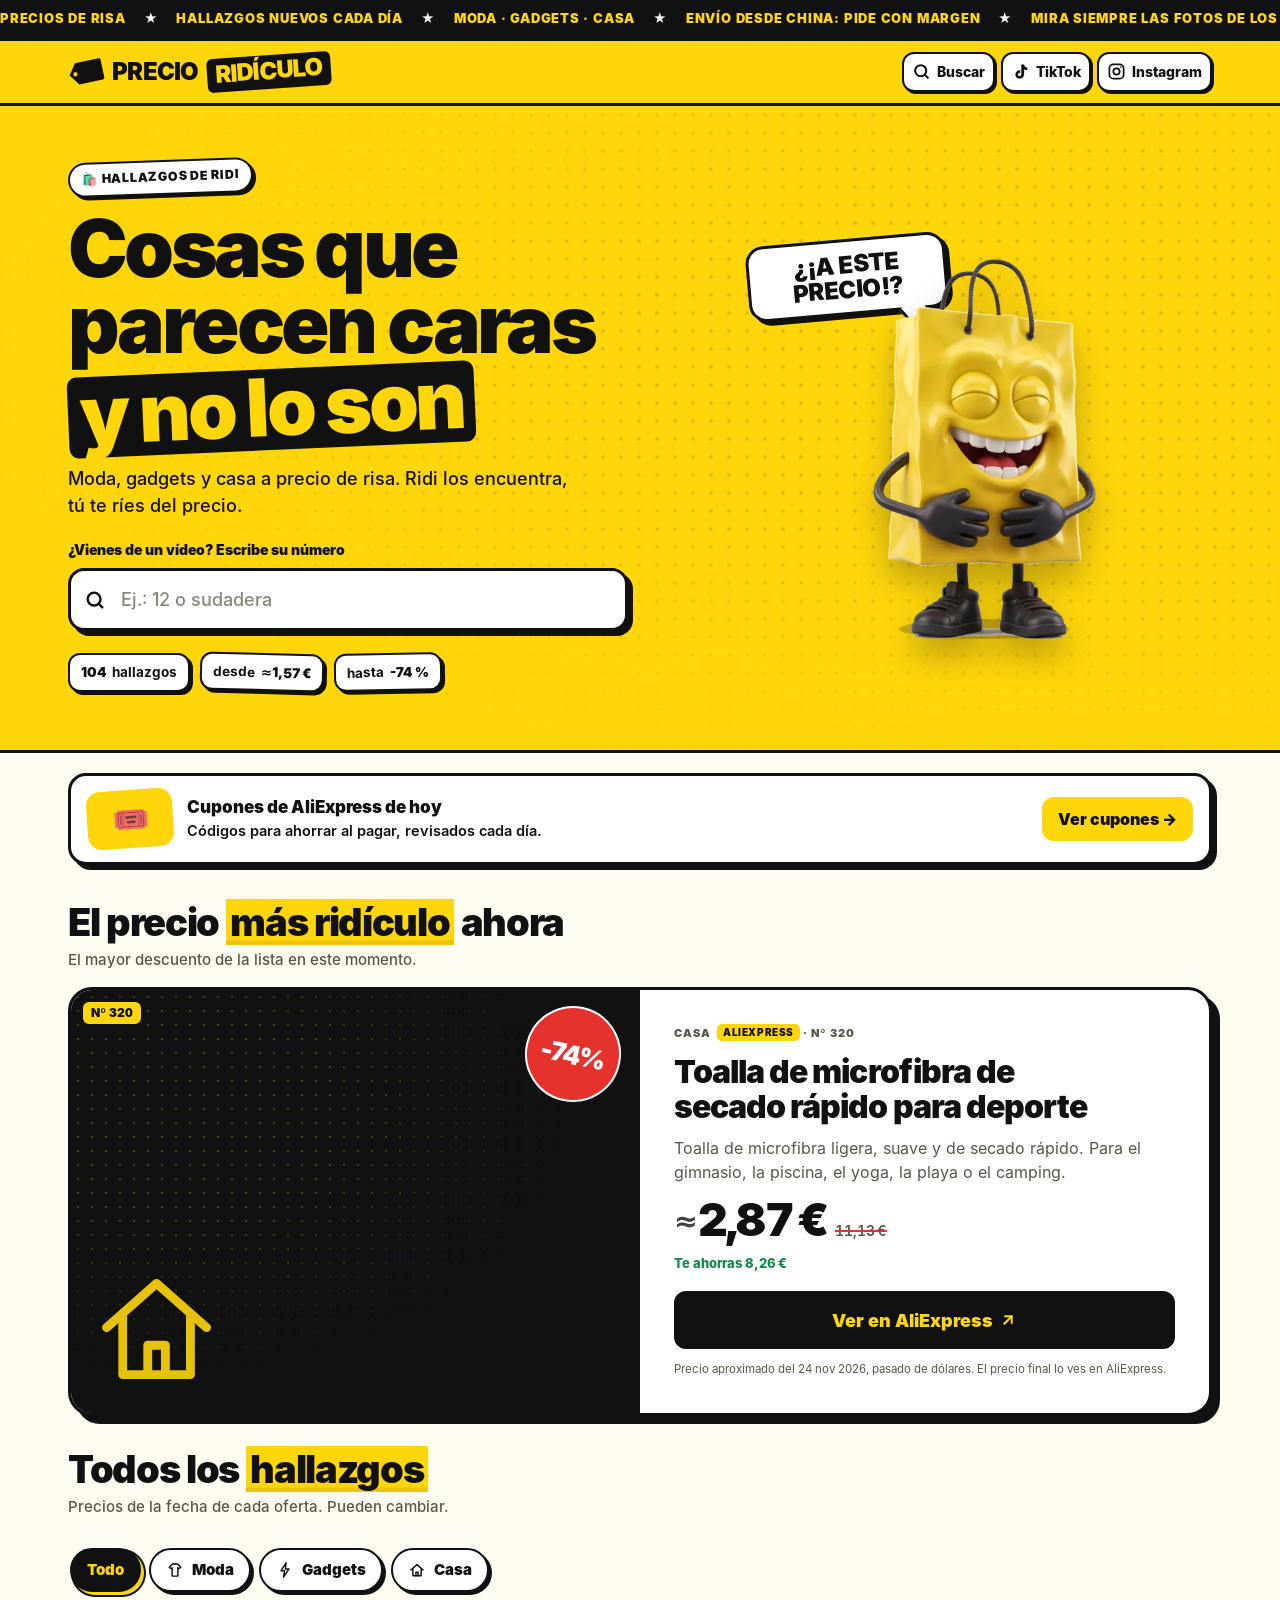
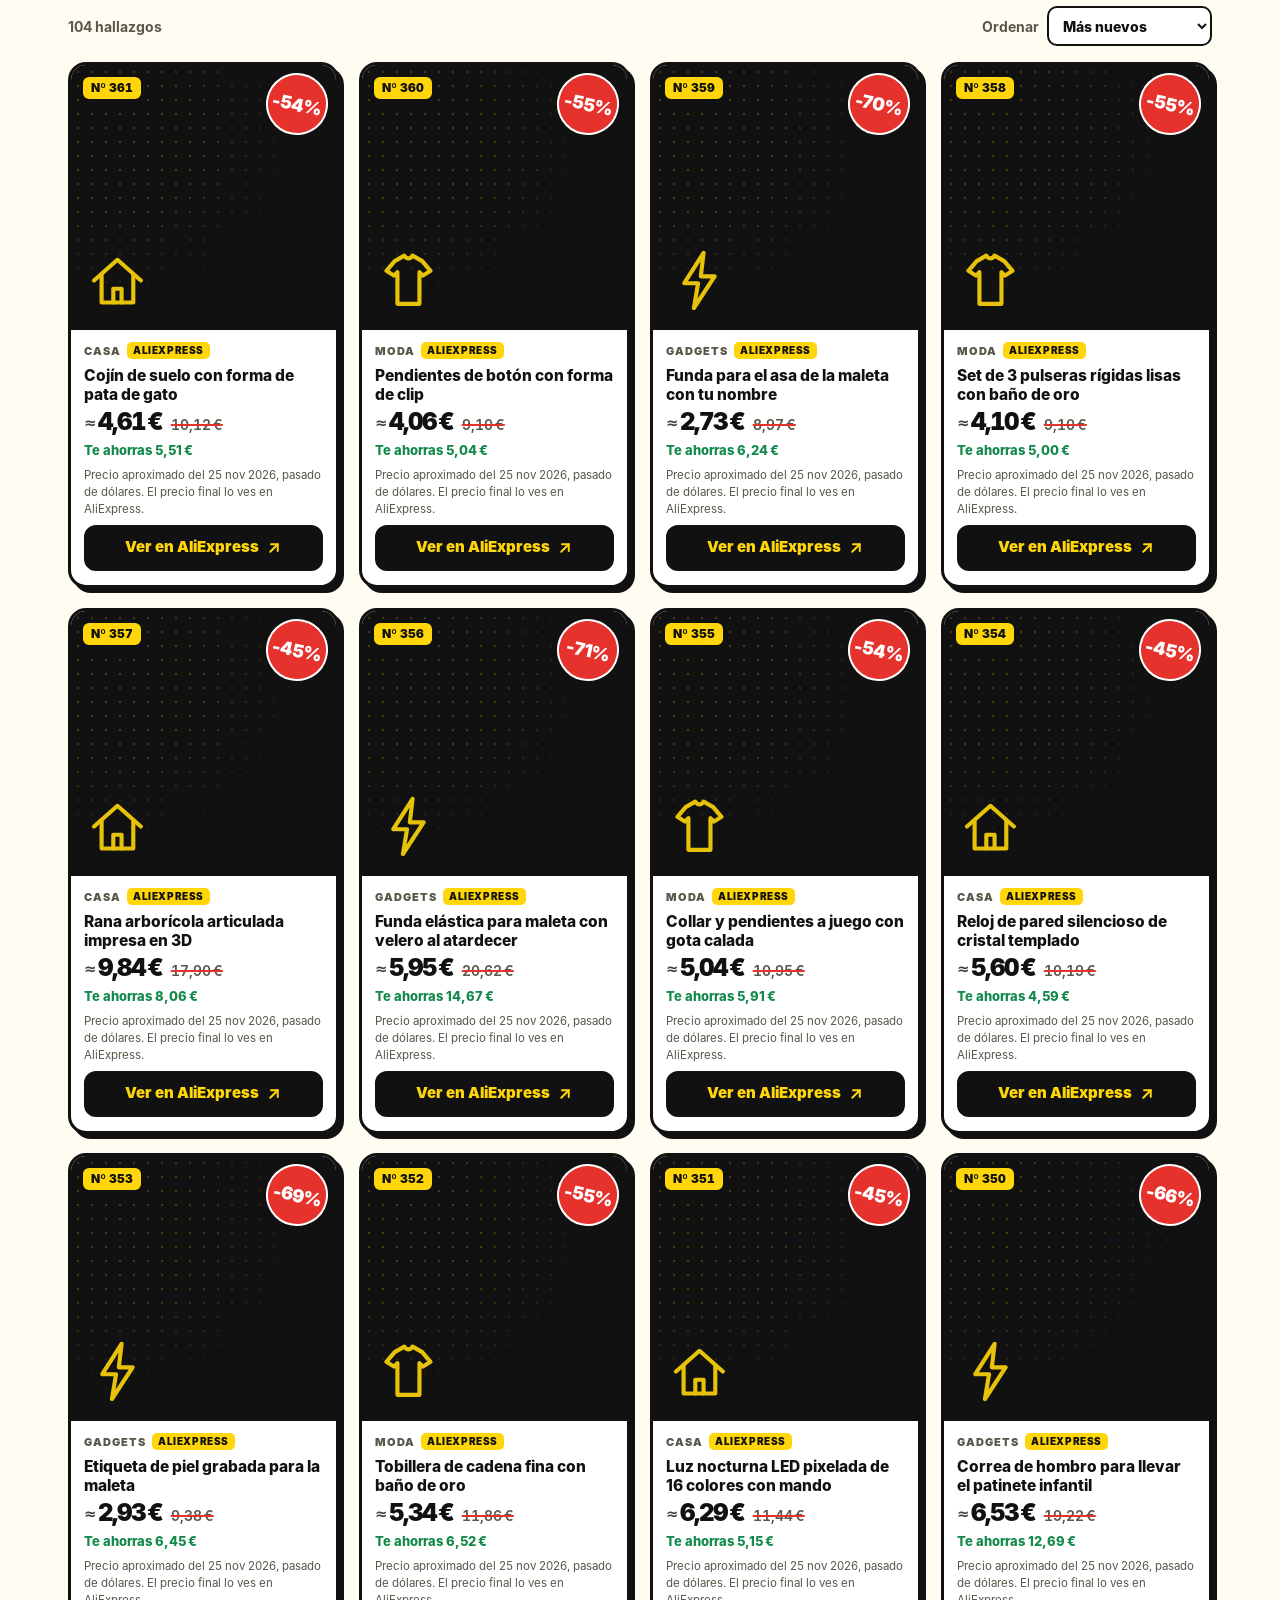
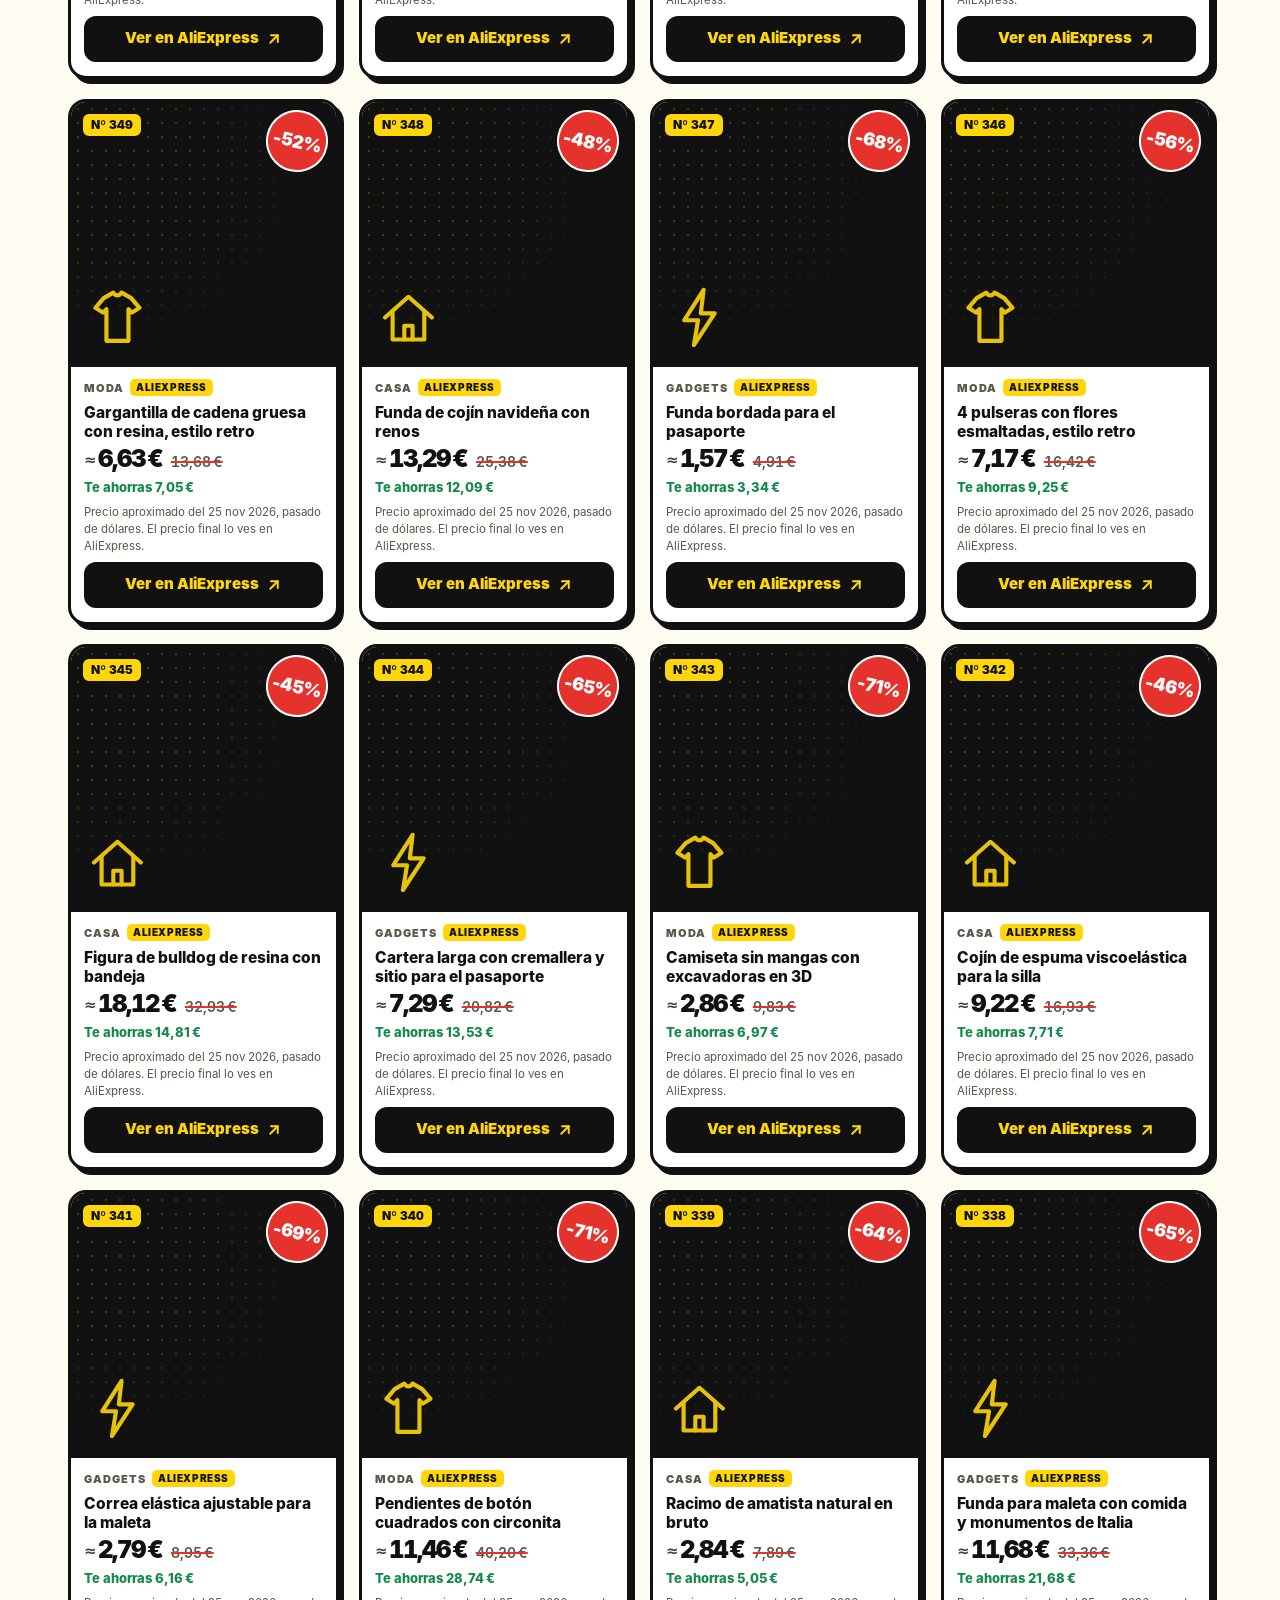
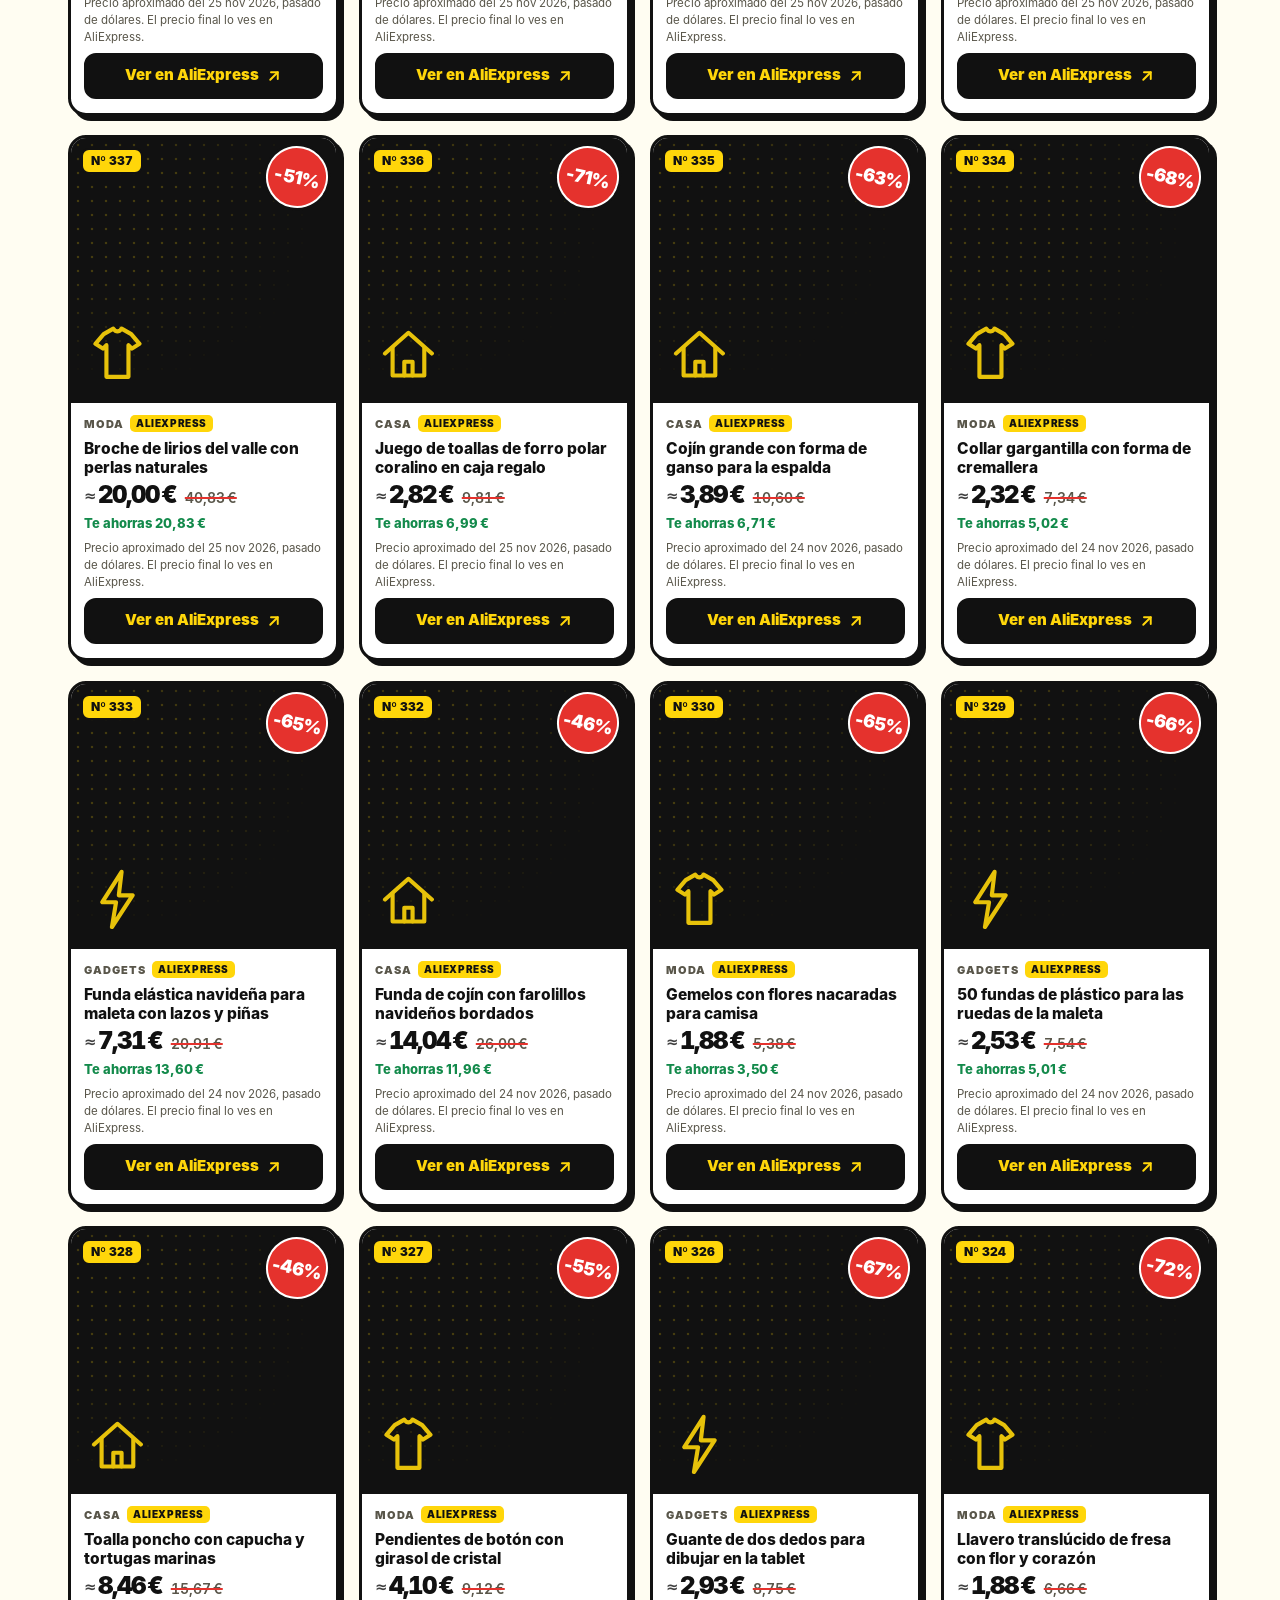
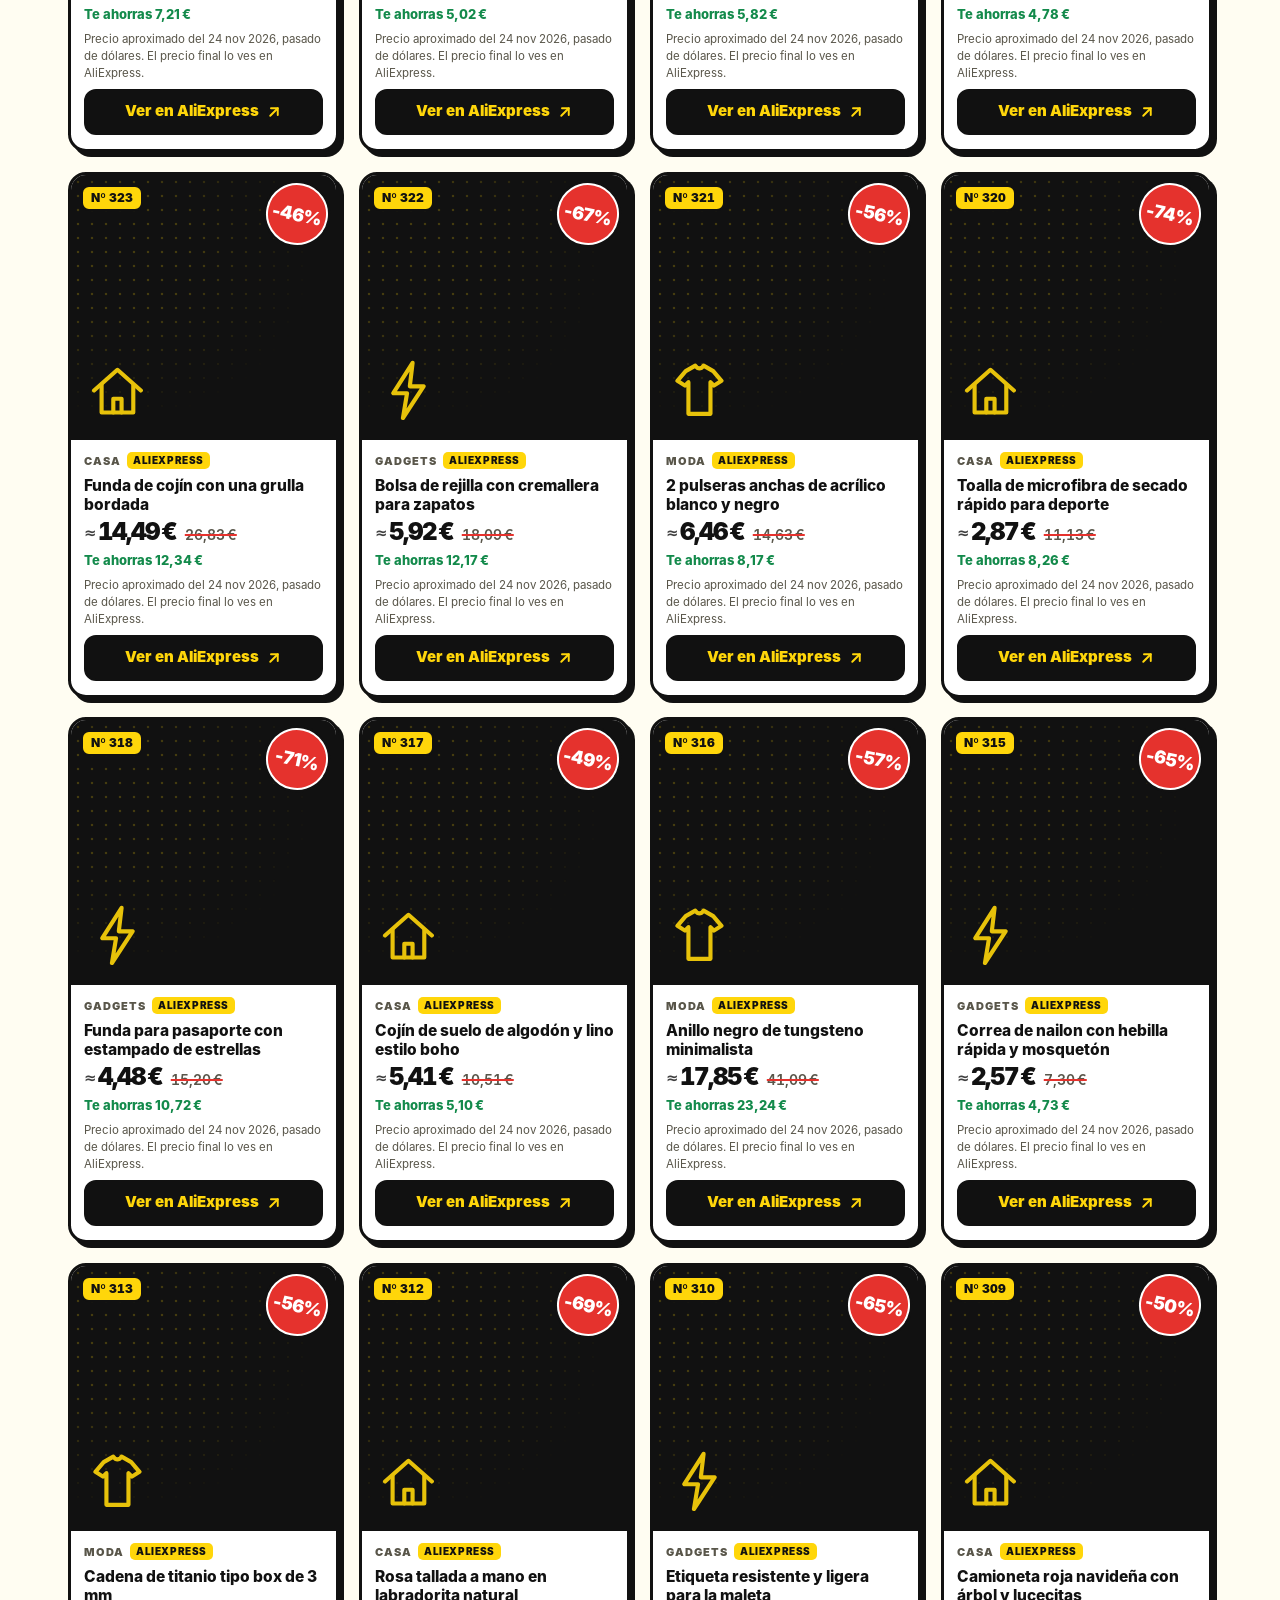
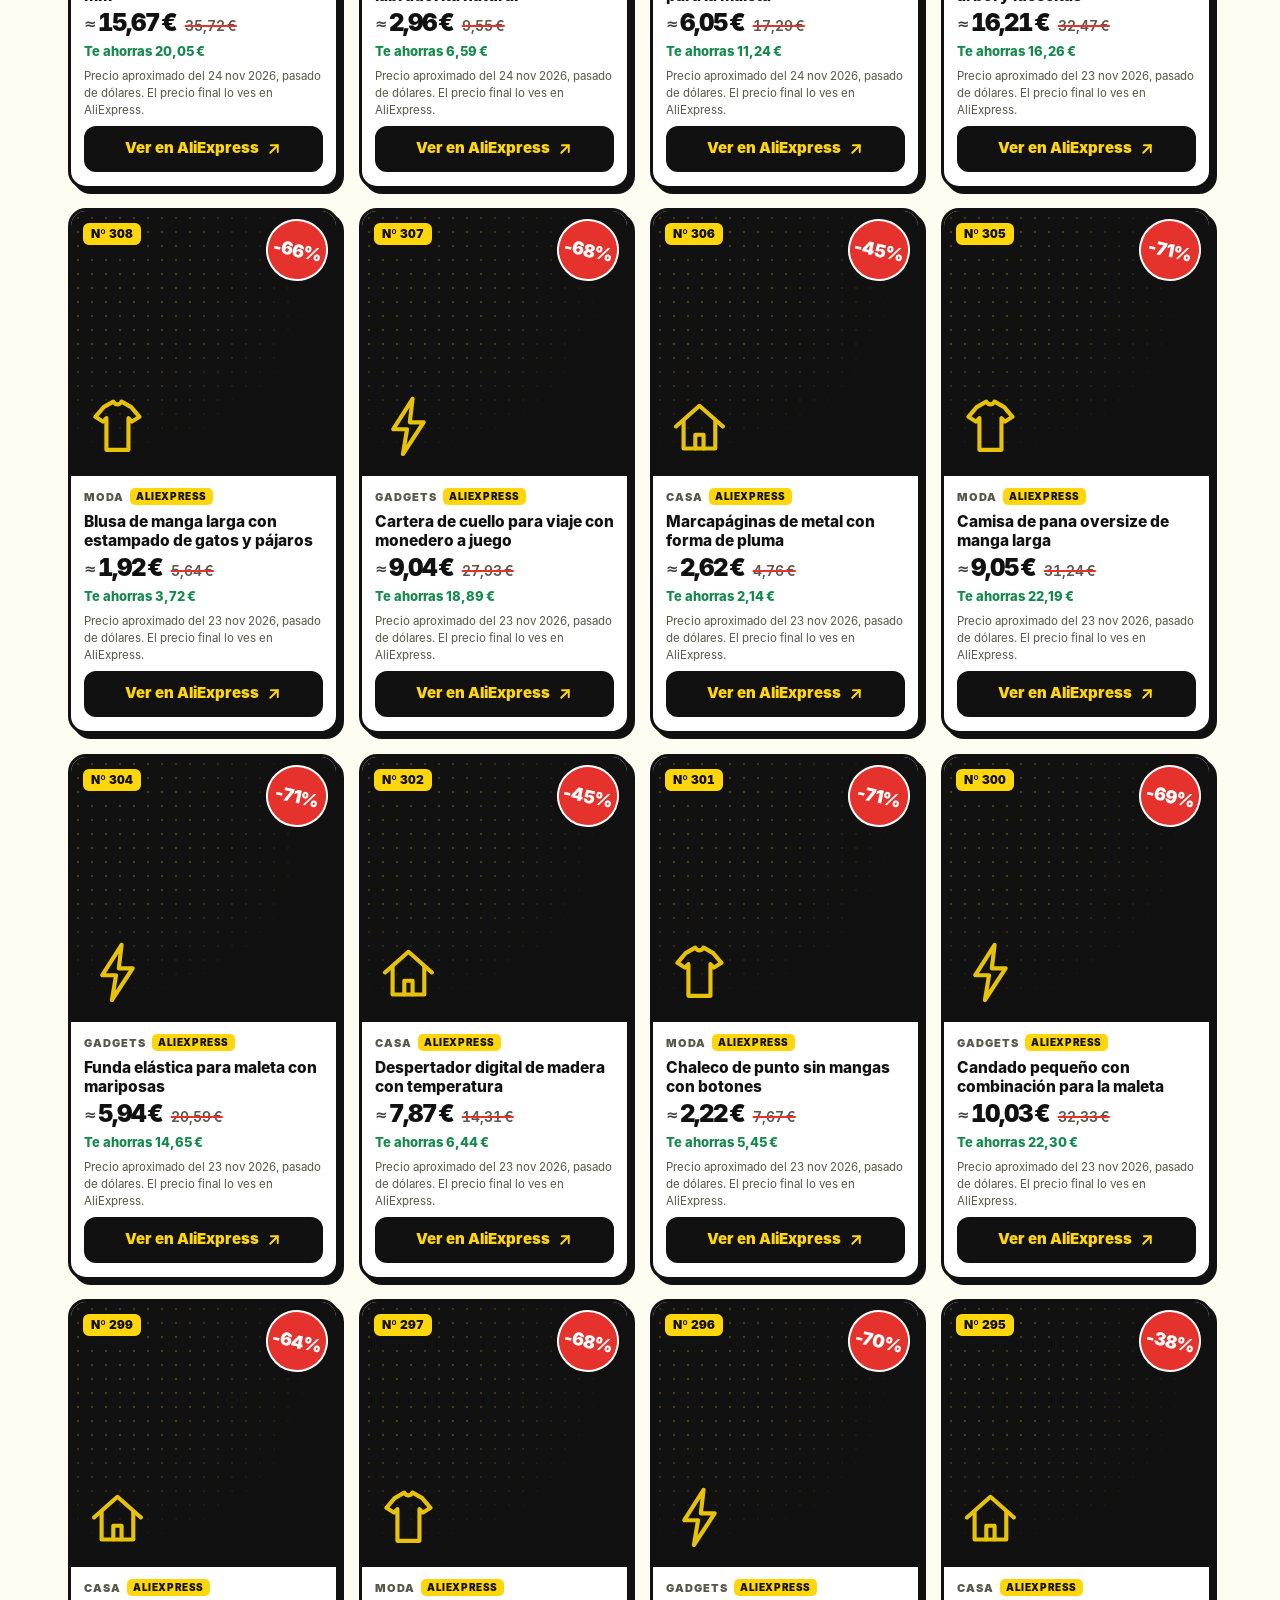
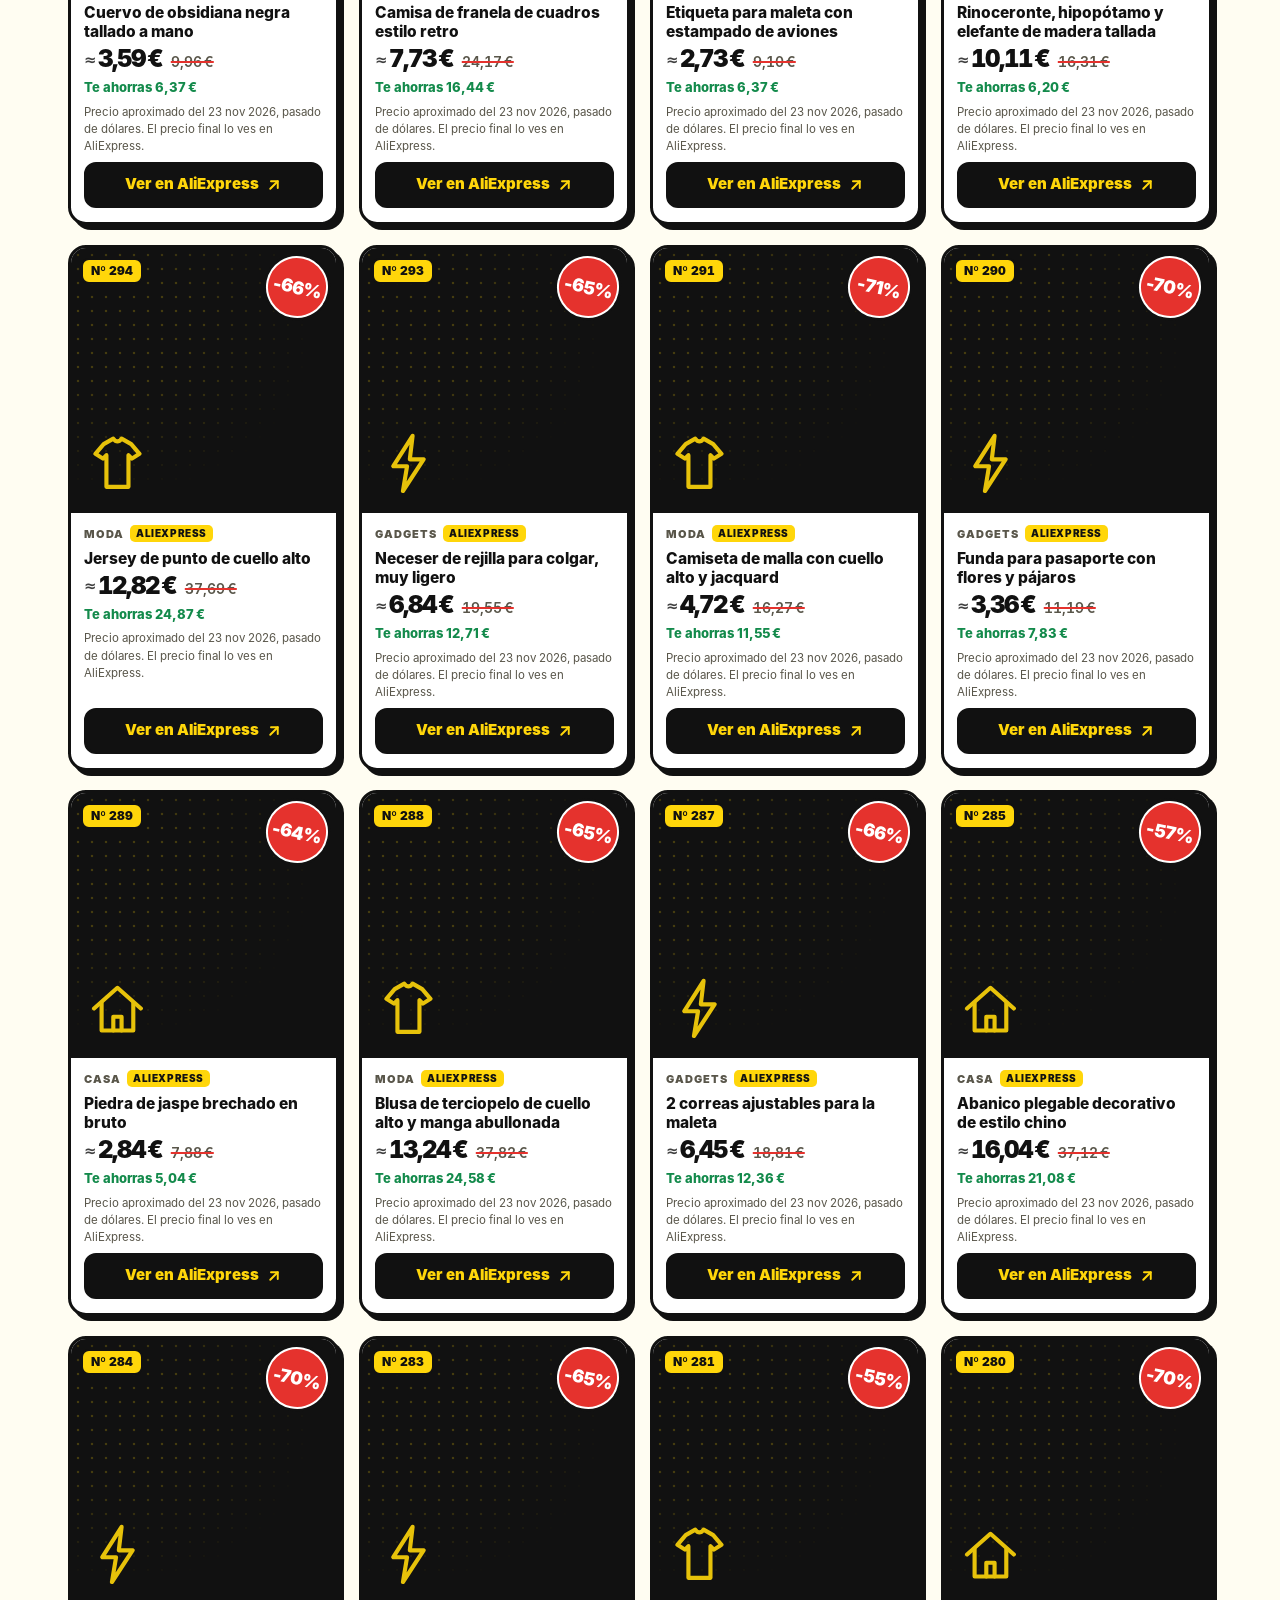
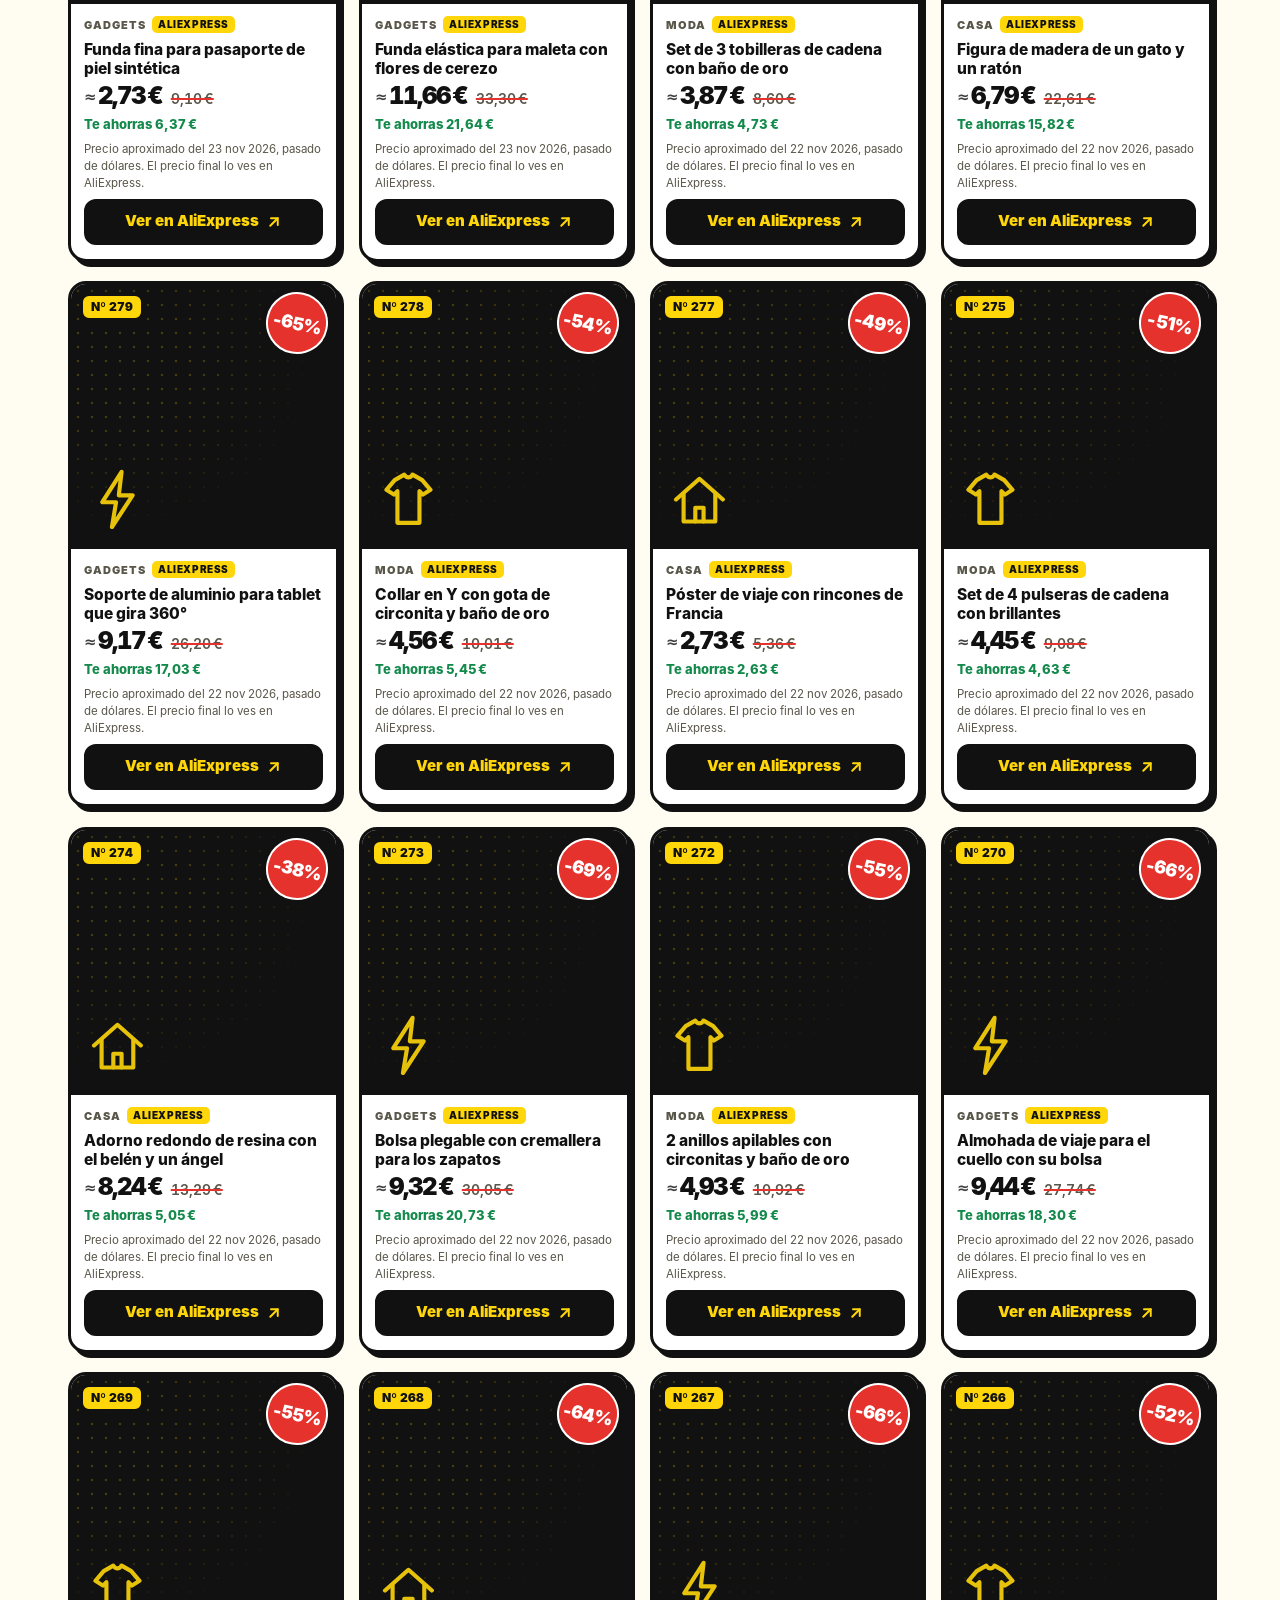
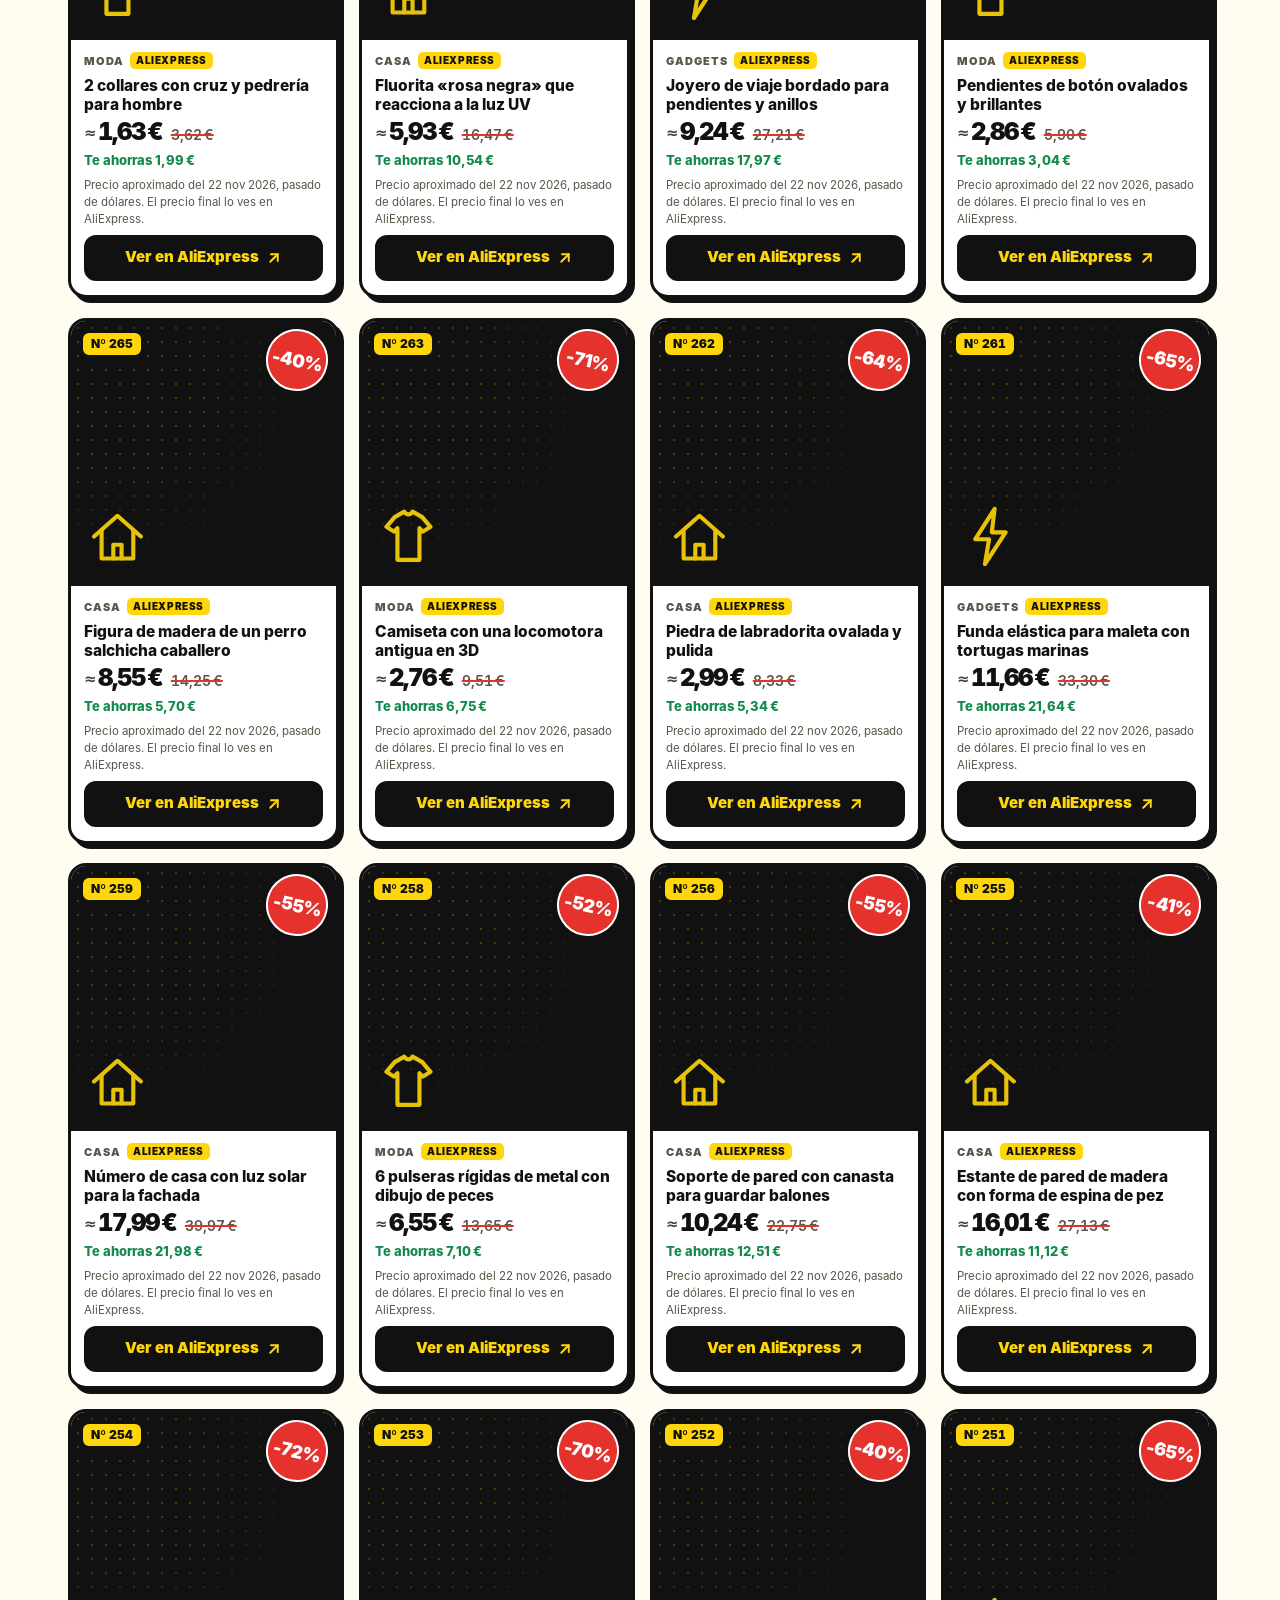
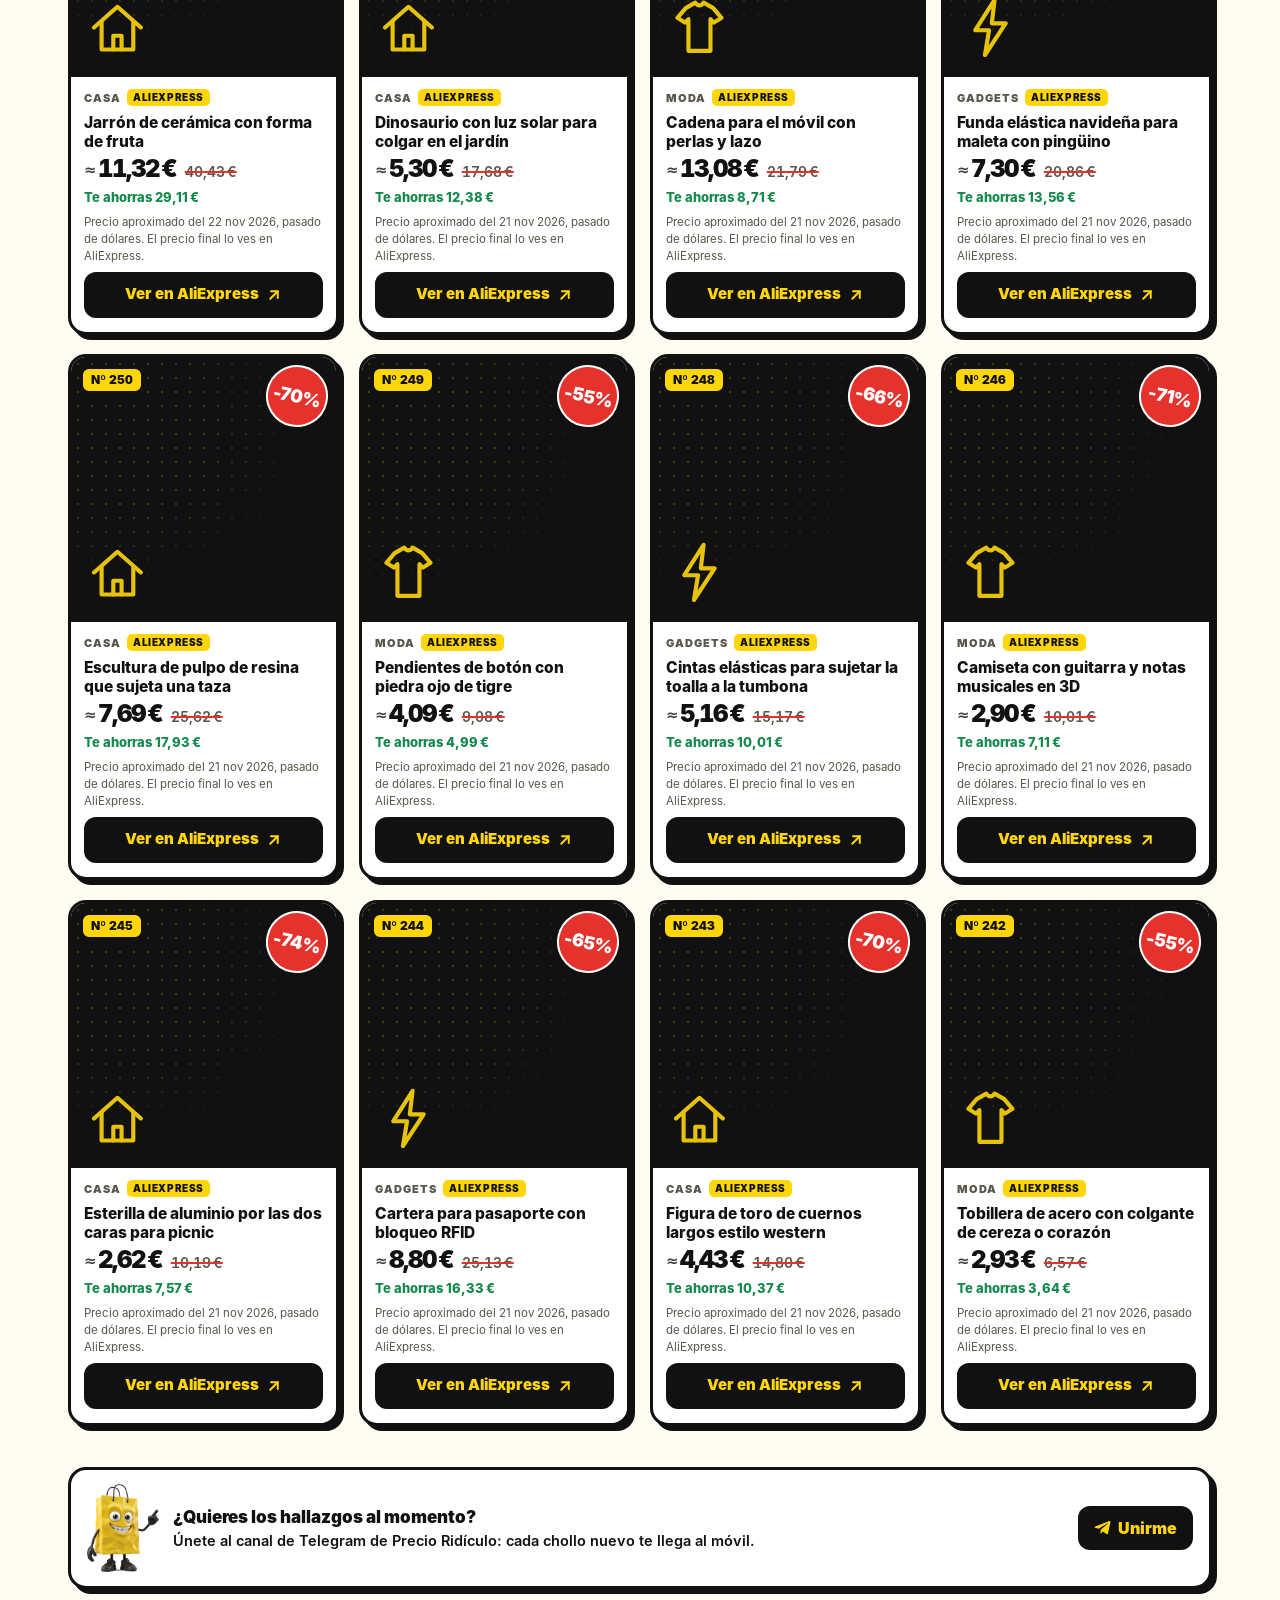
==== commit d659de7c: "Ofertas del 2026-11-25 Co-Authored-By: Claude Opus 5.5 <noreply@anthropic.com> Claude-Session: https" ====
--- a/index.html
+++ b/index.html
@@ -388,6 +388,32 @@
 // solo_web: true → la oferta sale en la web pero no en Telegram, pines ni vídeos (Joom, hasta que su gestor lo apruebe)
 // Borra las de ejemplo cuando pongas las tuyas.
 const OFERTAS = [
+  { numero: 361, producto: "Cojín de suelo con forma de pata de gato", categoria: "Casa", tienda: "AliExpress", aprox: true, precio: 4.61, antes: 10.12, descripcion: "Cojín de suelo con forma de pata de gato para sentarse en el dormitorio, junto a la ventana o al lado de la cama. Para quien quiere un rincón cómodo y gracioso.", enlace: "https://rzekl.com/g/1e8d114494994f380ebb16525dc3e8/?ulp=https%3A%2F%2Fs.click.aliexpress.com%2Fdeep_link.htm%3Faff_short_key%3D_c3s1yQkJ%26dl_target_url%3Dhttps%253A%252F%252Fwww.aliexpress.com%252Fitem%252F1005013304723667.html%253Fpdp_npi%253D6%252540dis%252521USD%25252111.09%2525215.05%252521%252521%25252173.50%25252133.47%252521%2525402141149b17955602989511570e0fee%25252112000060783019552%252521affd%252521%252521%252521%2525211%2525210%252521%26hot_product%3D1&i=5&f_id=50003&subid=web", imagen: "https://ae-pic-a1.aliexpress-media.com/kf/Saff35d6e34474d1c93393f253d1ce34a8.jpg", fecha: "2026-11-25", ali_id: "1005013304723667" },
+  { numero: 360, producto: "Pendientes de botón con forma de clip", categoria: "Moda", tienda: "AliExpress", aprox: true, precio: 4.06, antes: 9.1, descripcion: "Pendientes de botón de acero inoxidable con baño de oro de 18 K y forma de clip de papel hueco. Un diseño minimalista para el día a día.", enlace: "https://rzekl.com/g/1e8d114494994f380ebb16525dc3e8/?ulp=https%3A%2F%2Fs.click.aliexpress.com%2Fdeep_link.htm%3Faff_short_key%3D_c3s1yQkJ%26dl_target_url%3Dhttps%253A%252F%252Fwww.aliexpress.com%252Fitem%252F1005012943559768.html%253Fpdp_npi%253D6%252540dis%252521USD%2525219.98%2525214.45%252521%252521%2525219.98%2525214.45%252521%2525402140da8b17955597973298682e0e59%25252112000059802577857%252521affd%252521%252521%252521%2525211%2525210%252521%26hot_product%3D1&i=5&f_id=50003&subid=web", imagen: "https://ae-pic-a1.aliexpress-media.com/kf/Sfebb113523fe43ca8c1732fcd08df5b1w.jpg", fecha: "2026-11-25", ali_id: "1005012943559768" },
+  { numero: 359, producto: "Funda para el asa de la maleta con tu nombre", categoria: "Gadgets", tienda: "AliExpress", aprox: true, precio: 2.73, antes: 8.97, descripcion: "Funda personalizada con tu nombre que se pone en el asa de la maleta para reconocerla en la cinta del aeropuerto. Un buen regalo para quien viaja.", enlace: "https://rzekl.com/g/1e8d114494994f380ebb16525dc3e8/?ulp=https%3A%2F%2Fs.click.aliexpress.com%2Fdeep_link.htm%3Faff_short_key%3D_c3s1yQkJ%26dl_target_url%3Dhttps%253A%252F%252Fwww.aliexpress.com%252Fitem%252F1005013663035769.html%253Fpdp_npi%253D6%252540dis%252521USD%2525219.83%2525212.99%252521%252521%25252165.34%25252119.90%252521%2525402141149b17954762683881099e0ddd%25252112000061859996374%252521affd%252521%252521%252521%2525211%2525210%252521%26hot_product%3D0&i=5&f_id=50002&subid=web", imagen: "https://ae-pic-a1.aliexpress-media.com/kf/S3700fc70c53747ec911c427c66e1f7b36.jpg", fecha: "2026-11-25", ali_id: "1005013663035769" },
+  { numero: 358, producto: "Set de 3 pulseras rígidas lisas con baño de oro", categoria: "Moda", tienda: "AliExpress", aprox: true, precio: 4.1, antes: 9.1, descripcion: "Tres pulseras rígidas de acero inoxidable, lisas y con baño de oro de 18 K. De estilo minimalista, para llevarlas juntas o por separado.", enlace: "https://rzekl.com/g/1e8d114494994f380ebb16525dc3e8/?ulp=https%3A%2F%2Fs.click.aliexpress.com%2Fdeep_link.htm%3Faff_short_key%3D_c3s1yQkJ%26dl_target_url%3Dhttps%253A%252F%252Fwww.aliexpress.com%252Fitem%252F1005013417865026.html%253Fpdp_npi%253D6%252540dis%252521USD%2525219.98%2525214.49%252521%252521%2525219.98%2525214.49%252521%25254021013cc617955592278848868e0df0%25252112000061131570926%252521affd%252521%252521%252521%2525211%2525210%252521%26hot_product%3D1&i=5&f_id=50003&subid=web", imagen: "https://ae-pic-a1.aliexpress-media.com/kf/S1d34d381be2d4fb6b89d963f2b7ef3e24.jpg", fecha: "2026-11-25", ali_id: "1005013417865026" },
+  { numero: 357, producto: "Rana arborícola articulada impresa en 3D", categoria: "Casa", tienda: "AliExpress", aprox: true, precio: 9.84, antes: 17.9, descripcion: "Figura de rana arborícola impresa en 3D con las articulaciones móviles. Sirve de adorno para la cocina o la oficina y también como imán de nevera.", enlace: "https://rzekl.com/g/1e8d114494994f380ebb16525dc3e8/?ulp=https%3A%2F%2Fs.click.aliexpress.com%2Fdeep_link.htm%3Faff_short_key%3D_c3s1yQkJ%26dl_target_url%3Dhttps%253A%252F%252Fwww.aliexpress.com%252Fitem%252F1005012757676106.html%253Fpdp_npi%253D6%252540dis%252521USD%25252119.62%25252110.79%252521%252521%252521130.00%25252171.50%252521%2525402140f89017955583775303404e1000%25252112000059275560774%252521affd%252521%252521%252521%2525211%2525210%252521%26hot_product%3D1&i=5&f_id=50003&subid=web", imagen: "https://ae-pic-a1.aliexpress-media.com/kf/S015d7a36db42471597161b65dda38842j.jpg", fecha: "2026-11-25", ali_id: "1005012757676106" },
+  { numero: 356, producto: "Funda elástica para maleta con velero al atardecer", categoria: "Gadgets", tienda: "AliExpress", aprox: true, precio: 5.95, antes: 20.62, descripcion: "Funda elástica y lavable con un velero en el mar al atardecer que protege la maleta de los arañazos durante el viaje.", enlace: "https://rzekl.com/g/1e8d114494994f380ebb16525dc3e8/?ulp=https%3A%2F%2Fs.click.aliexpress.com%2Fdeep_link.htm%3Faff_short_key%3D_c3s1yQkJ%26dl_target_url%3Dhttps%253A%252F%252Fwww.aliexpress.com%252Fitem%252F1005013648722351.html%253Fpdp_npi%253D6%252540dis%252521USD%25252122.61%2525216.52%252521%252521%252521150.26%25252143.37%252521%2525402151fd2c17954759573921913e0dd8%25252112000061775326905%252521affd%252521%252521%252521%2525211%2525210%252521%26hot_product%3D0&i=5&f_id=50002&subid=web", imagen: "https://ae-pic-a1.aliexpress-media.com/kf/Sfabac32e7f204e1bb19dc5d788f58785D.jpg", fecha: "2026-11-25", ali_id: "1005013648722351" },
+  { numero: 355, producto: "Collar y pendientes a juego con gota calada", categoria: "Moda", tienda: "AliExpress", aprox: true, precio: 5.04, antes: 10.95, descripcion: "Conjunto de collar y pendientes de acero inoxidable con baño de oro y un colgante ovalado en forma de gota calada. Para regalar o para una ocasión especial.", enlace: "https://rzekl.com/g/1e8d114494994f380ebb16525dc3e8/?ulp=https%3A%2F%2Fs.click.aliexpress.com%2Fdeep_link.htm%3Faff_short_key%3D_c3s1yQkJ%26dl_target_url%3Dhttps%253A%252F%252Fwww.aliexpress.com%252Fitem%252F1005013348614408.html%253Fpdp_npi%253D6%252540dis%252521USD%25252112.00%2525215.52%252521%252521%25252112.00%2525215.52%252521%252540214114e317955593861054247e0e44%25252112000060866381635%252521affd%252521%252521%252521%2525211%2525210%252521%26hot_product%3D1&i=5&f_id=50003&subid=web", imagen: "https://ae-pic-a1.aliexpress-media.com/kf/Sa8187b4157874cb4bf67e1094577d0e7c.jpg", fecha: "2026-11-25", ali_id: "1005013348614408" },
+  { numero: 354, producto: "Reloj de pared silencioso de cristal templado", categoria: "Casa", tienda: "AliExpress", aprox: true, precio: 5.6, antes: 10.19, descripcion: "Reloj de pared de cuarzo silencioso, moderno y minimalista, de cristal templado y con números en 3D. Para el salón, el dormitorio, la cocina o la oficina.", enlace: "https://rzekl.com/g/1e8d114494994f380ebb16525dc3e8/?ulp=https%3A%2F%2Fs.click.aliexpress.com%2Fdeep_link.htm%3Faff_short_key%3D_c3s1yQkJ%26dl_target_url%3Dhttps%253A%252F%252Fwww.aliexpress.com%252Fitem%252F1005012756195422.html%253Fpdp_npi%253D6%252540dis%252521USD%25252111.17%2525216.14%252521%252521%25252174.05%25252140.73%252521%252540212a7b8d17955589698573856e0dbb%25252112000059251179222%252521affd%252521%252521%252521%2525211%2525210%252521%26hot_product%3D1&i=5&f_id=50003&subid=web", imagen: "https://ae-pic-a1.aliexpress-media.com/kf/S382e3ed7754e4707a067f741a5a46e70f.jpg", fecha: "2026-11-25", ali_id: "1005012756195422" },
+  { numero: 353, producto: "Etiqueta de piel grabada para la maleta", categoria: "Gadgets", tienda: "AliExpress", aprox: true, precio: 2.93, antes: 9.38, descripcion: "Etiqueta de piel con grabado para poner el nombre y la dirección en la maleta o la bolsa de viaje.", enlace: "https://rzekl.com/g/1e8d114494994f380ebb16525dc3e8/?ulp=https%3A%2F%2Fs.click.aliexpress.com%2Fdeep_link.htm%3Faff_short_key%3D_c3s1yQkJ%26dl_target_url%3Dhttps%253A%252F%252Fwww.aliexpress.com%252Fitem%252F1005013661880568.html%253Fpdp_npi%253D6%252540dis%252521USD%25252110.28%2525213.21%252521%252521%25252168.32%25252121.35%252521%2525402141315917954759936578836e0ebb%25252112000061753209166%252521affd%252521%252521%252521%2525211%2525210%252521%26hot_product%3D0&i=5&f_id=50002&subid=web", imagen: "https://ae-pic-a1.aliexpress-media.com/kf/Sa47a4527e95c4b8e95ef470dd9ab5995N.jpg", fecha: "2026-11-25", ali_id: "1005013661880568" },
+  { numero: 352, producto: "Tobillera de cadena fina con baño de oro", categoria: "Moda", tienda: "AliExpress", aprox: true, precio: 5.34, antes: 11.86, descripcion: "Tobillera sencilla y brillante de acero inoxidable con baño de oro de 18 K, resistente al agua. Para la playa o para el día a día.", enlace: "https://rzekl.com/g/1e8d114494994f380ebb16525dc3e8/?ulp=https%3A%2F%2Fs.click.aliexpress.com%2Fdeep_link.htm%3Faff_short_key%3D_c3s1yQkJ%26dl_target_url%3Dhttps%253A%252F%252Fwww.aliexpress.com%252Fitem%252F1005013431042093.html%253Fpdp_npi%253D6%252540dis%252521USD%25252113.00%2525215.85%252521%252521%25252113.00%2525215.85%252521%2525402101611117955595613306454e0dd6%25252112000061131340794%252521affd%252521%252521%252521%2525211%2525210%252521%26hot_product%3D1&i=5&f_id=50003&subid=web", imagen: "https://ae-pic-a1.aliexpress-media.com/kf/S5e282342e4f5447d8bc91c91d853185cH.jpg", fecha: "2026-11-25", ali_id: "1005013431042093" },
+  { numero: 351, producto: "Luz nocturna LED pixelada de 16 colores con mando", categoria: "Casa", tienda: "AliExpress", aprox: true, precio: 6.29, antes: 11.44, descripcion: "Farolillo de luz LED con aspecto pixelado que cambia entre 16 colores y se maneja con mando a distancia. Se puede poner en la mesa o colgar en la pared del dormitorio.", enlace: "https://rzekl.com/g/1e8d114494994f380ebb16525dc3e8/?ulp=https%3A%2F%2Fs.click.aliexpress.com%2Fdeep_link.htm%3Faff_short_key%3D_c3s1yQkJ%26dl_target_url%3Dhttps%253A%252F%252Fwww.aliexpress.com%252Fitem%252F1005012750603841.html%253Fpdp_npi%253D6%252540dis%252521USD%25252112.54%2525216.90%252521%252521%25252183.08%25252145.69%252521%2525402140f88817955583923927473e0ef7%25252112000059235985499%252521affd%252521%252521%252521%2525211%2525210%252521%26hot_product%3D1&i=5&f_id=50003&subid=web", imagen: "https://ae-pic-a1.aliexpress-media.com/kf/S9a1865a6ff9c4697ab1979f5c6bfe64dC.jpg", fecha: "2026-11-25", ali_id: "1005012750603841" },
+  { numero: 350, producto: "Correa de hombro para llevar el patinete infantil", categoria: "Gadgets", tienda: "AliExpress", aprox: true, precio: 6.53, antes: 19.22, descripcion: "Correa ajustable con almohadilla antideslizante para llevar al hombro el patinete plegable, la bici o la bici de equilibrio de los niños.", enlace: "https://rzekl.com/g/1e8d114494994f380ebb16525dc3e8/?ulp=https%3A%2F%2Fs.click.aliexpress.com%2Fdeep_link.htm%3Faff_short_key%3D_c3s1yQkJ%26dl_target_url%3Dhttps%253A%252F%252Fwww.aliexpress.com%252Fitem%252F1005013550156800.html%253Fpdp_npi%253D6%252540dis%252521USD%25252121.07%2525217.16%252521%252521%252521140.00%25252147.60%252521%252540210152bd17954760974427807e0f08%25252112000061405261668%252521affd%252521%252521%252521%2525211%2525210%252521%26hot_product%3D0&i=5&f_id=50002&subid=web", imagen: "https://ae-pic-a1.aliexpress-media.com/kf/Sc9d912aa0a8441c38cd4adeeb635b3feb.jpg", fecha: "2026-11-25", ali_id: "1005013550156800" },
+  { numero: 349, producto: "Gargantilla de cadena gruesa con resina, estilo retro", categoria: "Moda", tienda: "AliExpress", aprox: true, precio: 6.63, antes: 13.68, descripcion: "Gargantilla corta de acero inoxidable con baño de oro, cadena gruesa e incrustaciones de resina. De estilo retro, para dar un toque llamativo.", enlace: "https://rzekl.com/g/1e8d114494994f380ebb16525dc3e8/?ulp=https%3A%2F%2Fs.click.aliexpress.com%2Fdeep_link.htm%3Faff_short_key%3D_c3s1yQkJ%26dl_target_url%3Dhttps%253A%252F%252Fwww.aliexpress.com%252Fitem%252F1005013671213572.html%253Fpdp_npi%253D6%252540dis%252521USD%25252115.00%2525217.27%252521%252521%25252115.00%2525217.27%252521%2525402140d33617955594283805632e0cef%25252112000061890194281%252521affd%252521%252521%252521%2525211%2525210%252521%26hot_product%3D1&i=5&f_id=50003&subid=web", imagen: "https://ae-pic-a1.aliexpress-media.com/kf/S4c922ccbf3c54d29b8373df91f42df3aR.jpg", fecha: "2026-11-25", ali_id: "1005013671213572" },
+  { numero: 348, producto: "Funda de cojín navideña con renos", categoria: "Casa", tienda: "AliExpress", aprox: true, precio: 13.29, antes: 25.38, descripcion: "Funda de cojín de algodón y lino con renos y árboles de Navidad estampados en rojo. Para el sofá o el coche en estas fiestas.", enlace: "https://rzekl.com/g/1e8d114494994f380ebb16525dc3e8/?ulp=https%3A%2F%2Fs.click.aliexpress.com%2Fdeep_link.htm%3Faff_short_key%3D_c3s1yQkJ%26dl_target_url%3Dhttps%253A%252F%252Fwww.aliexpress.com%252Fitem%252F1005010545529708.html%253Fpdp_npi%253D6%252540dis%252521USD%25252127.82%25252114.57%252521%252521%252521184.37%25252196.57%252521%252540212a7b8d17955606258557566e0e3f%25252112000052768243542%252521affd%252521%252521%252521%2525211%2525210%252521%26hot_product%3D1&i=5&f_id=50003&subid=web", imagen: "https://ae-pic-a1.aliexpress-media.com/kf/Sdf16c3da1f6e4243a467a3e47d73b234k.jpg", fecha: "2026-11-25", ali_id: "1005010545529708" },
+  { numero: 347, producto: "Funda bordada para el pasaporte", categoria: "Gadgets", tienda: "AliExpress", aprox: true, precio: 1.57, antes: 4.91, descripcion: "Funda de piel sintética con bordado para proteger el pasaporte, con hueco para tarjetas y billetes. Para él o para ella.", enlace: "https://rzekl.com/g/1e8d114494994f380ebb16525dc3e8/?ulp=https%3A%2F%2Fs.click.aliexpress.com%2Fdeep_link.htm%3Faff_short_key%3D_c3s1yQkJ%26dl_target_url%3Dhttps%253A%252F%252Fwww.aliexpress.com%252Fitem%252F1005013575912527.html%253Fpdp_npi%253D6%252540dis%252521USD%2525215.38%2525211.72%252521%252521%25252135.72%25252111.43%252521%25254021013cc017954760569883173e0ccd%25252112000061535226705%252521affd%252521%252521%252521%2525211%2525210%252521%26hot_product%3D0&i=5&f_id=50002&subid=web", imagen: "https://ae-pic-a1.aliexpress-media.com/kf/S5817d66e0c29480298380d53cab255e7v.jpg", fecha: "2026-11-25", ali_id: "1005013575912527" },
+  { numero: 346, producto: "4 pulseras con flores esmaltadas, estilo retro", categoria: "Moda", tienda: "AliExpress", aprox: true, precio: 7.17, antes: 16.42, descripcion: "Set de 4 pulseras doradas con flores de esmalte y piedras de cristal, de estilo retro. Para llevarlas juntas o para regalar.", enlace: "https://rzekl.com/g/1e8d114494994f380ebb16525dc3e8/?ulp=https%3A%2F%2Fs.click.aliexpress.com%2Fdeep_link.htm%3Faff_short_key%3D_c3s1yQkJ%26dl_target_url%3Dhttps%253A%252F%252Fwww.aliexpress.com%252Fitem%252F1005012934128568.html%253Fpdp_npi%253D6%252540dis%252521USD%25252118.00%2525217.86%252521%252521%25252118.00%2525217.86%252521%25254021013cc617955592278848868e0df0%25252112000059754587544%252521affd%252521%252521%252521%2525211%2525210%252521%26hot_product%3D1&i=5&f_id=50003&subid=web", imagen: "https://ae-pic-a1.aliexpress-media.com/kf/Sd6acd864fe064483ba0a302a5f1edc0fa.jpg", fecha: "2026-11-25", ali_id: "1005012934128568" },
+  { numero: 345, producto: "Figura de bulldog de resina con bandeja", categoria: "Casa", tienda: "AliExpress", aprox: true, precio: 18.12, antes: 32.93, descripcion: "Escultura de un bulldog de resina con una bandeja para dejar las llaves, joyas u otras cosas pequeñas. Para decorar la entrada o el salón.", enlace: "https://rzekl.com/g/1e8d114494994f380ebb16525dc3e8/?ulp=https%3A%2F%2Fs.click.aliexpress.com%2Fdeep_link.htm%3Faff_short_key%3D_c3s1yQkJ%26dl_target_url%3Dhttps%253A%252F%252Fwww.aliexpress.com%252Fitem%252F1005012749919054.html%253Fpdp_npi%253D6%252540dis%252521USD%25252136.10%25252119.86%252521%252521%252521239.23%252521131.58%252521%2525400b8ded7b17955581688446528e0f7e%25252112000059272030752%252521affd%252521%252521%252521%2525211%2525210%252521%26hot_product%3D1&i=5&f_id=50003&subid=web", imagen: "https://ae-pic-a1.aliexpress-media.com/kf/S9652a55149664e348f6a9466f2d535e6P.jpg", fecha: "2026-11-25", ali_id: "1005012749919054" },
+  { numero: 344, producto: "Cartera larga con cremallera y sitio para el pasaporte", categoria: "Gadgets", tienda: "AliExpress", aprox: true, precio: 7.29, antes: 20.82, descripcion: "Cartera larga de mujer de poliéster con bolsillos de cremallera, tarjetero y sitio para el pasaporte. Para el trabajo, para salir o para viajar.", enlace: "https://rzekl.com/g/1e8d114494994f380ebb16525dc3e8/?ulp=https%3A%2F%2Fs.click.aliexpress.com%2Fdeep_link.htm%3Faff_short_key%3D_c3s1yQkJ%26dl_target_url%3Dhttps%253A%252F%252Fwww.aliexpress.com%252Fitem%252F1005013537772337.html%253Fpdp_npi%253D6%252540dis%252521USD%25252122.82%2525217.99%252521%252521%252521151.62%25252153.07%252521%2525402151fce817954759627882607e0eaf%25252112000061430908844%252521affd%252521%252521%252521%2525211%2525210%252521%26hot_product%3D0&i=5&f_id=50002&subid=web", imagen: "https://ae-pic-a1.aliexpress-media.com/kf/S3a3ece13e3ad4ab18ea1dd37868cc61eI.jpg", fecha: "2026-11-25", ali_id: "1005013537772337" },
+  { numero: 343, producto: "Camiseta sin mangas con excavadoras en 3D", categoria: "Moda", tienda: "AliExpress", aprox: true, precio: 2.86, antes: 9.83, descripcion: "Camiseta de tirantes fina con estampado en 3D de tractores y excavadoras. Hay tallas de adulto y de niño.", enlace: "https://rzekl.com/g/1e8d114494994f380ebb16525dc3e8/?ulp=https%3A%2F%2Fs.click.aliexpress.com%2Fdeep_link.htm%3Faff_short_key%3D_c3s1yQkJ%26dl_target_url%3Dhttps%253A%252F%252Fwww.aliexpress.com%252Fitem%252F1005007175449640.html%253Fpdp_npi%253D6%252540dis%252521USD%25252110.78%2525213.13%252521%252521%25252110.78%2525213.13%252521%2525402141149b17955576828755775e0cf5%25252112000039704896440%252521affd%252521%252521%252521%2525211%2525210%252521%26hot_product%3D1&i=5&f_id=50003&subid=web", imagen: "https://ae-pic-a1.aliexpress-media.com/kf/S8ba7c9848a1a4f2b9fdd17e872ee2342c.jpg", fecha: "2026-11-25", ali_id: "1005007175449640" },
+  { numero: 342, producto: "Cojín de espuma viscoelástica para la silla", categoria: "Casa", tienda: "AliExpress", aprox: true, precio: 9.22, antes: 16.93, descripcion: "Cojín de asiento negro de espuma viscoelástica y transpirable para la silla de la oficina, la del estudio o el coche.", enlace: "https://rzekl.com/g/1e8d114494994f380ebb16525dc3e8/?ulp=https%3A%2F%2Fs.click.aliexpress.com%2Fdeep_link.htm%3Faff_short_key%3D_c3s1yQkJ%26dl_target_url%3Dhttps%253A%252F%252Fwww.aliexpress.com%252Fitem%252F1005012764306908.html%253Fpdp_npi%253D6%252540dis%252521USD%25252118.56%25252110.11%252521%252521%252521123.00%25252166.97%252521%2525402140da8b17955607817458669e0d2e%25252112000059294694714%252521affd%252521%252521%252521%2525211%2525210%252521%26hot_product%3D1&i=5&f_id=50003&subid=web", imagen: "https://ae-pic-a1.aliexpress-media.com/kf/S0a4fd26005e2468b8e8266cf2430d0047.jpg", fecha: "2026-11-25", ali_id: "1005012764306908" },
+  { numero: 341, producto: "Correa elástica ajustable para la maleta", categoria: "Gadgets", tienda: "AliExpress", aprox: true, precio: 2.79, antes: 8.95, descripcion: "Correa elástica y ajustable para rodear la maleta y sujetar bien el equipaje durante el viaje.", enlace: "https://rzekl.com/g/1e8d114494994f380ebb16525dc3e8/?ulp=https%3A%2F%2Fs.click.aliexpress.com%2Fdeep_link.htm%3Faff_short_key%3D_c3s1yQkJ%26dl_target_url%3Dhttps%253A%252F%252Fwww.aliexpress.com%252Fitem%252F1005013622082898.html%253Fpdp_npi%253D6%252540dis%252521USD%2525219.81%2525213.06%252521%252521%25252165.18%25252120.36%252521%2525402140f89017954762531922023e10e7%25252112000061618315945%252521affd%252521%252521%252521%2525211%2525210%252521%26hot_product%3D0&i=5&f_id=50002&subid=web", imagen: "https://ae-pic-a1.aliexpress-media.com/kf/Se2570b73ed074f4ebf54297c2a9fc2a0F.jpg", fecha: "2026-11-25", ali_id: "1005013622082898" },
+  { numero: 340, producto: "Pendientes de botón cuadrados con circonita", categoria: "Moda", tienda: "AliExpress", aprox: true, precio: 11.46, antes: 40.2, descripcion: "Pendientes de botón con una circonita cuadrada brillante, sencillos y elegantes para la oficina o el día a día.", enlace: "https://rzekl.com/g/1e8d114494994f380ebb16525dc3e8/?ulp=https%3A%2F%2Fs.click.aliexpress.com%2Fdeep_link.htm%3Faff_short_key%3D_c3s1yQkJ%26dl_target_url%3Dhttps%253A%252F%252Fwww.aliexpress.com%252Fitem%252F1005012894440693.html%253Fpdp_npi%253D6%252540dis%252521USD%25252144.07%25252112.56%252521%252521%252521292.06%25252183.29%252521%2525402102f1cd17955593094216900e0e50%25252112000059626919610%252521affd%252521%252521%252521%2525211%2525210%252521%26hot_product%3D1&i=5&f_id=50003&subid=web", imagen: "https://ae-pic-a1.aliexpress-media.com/kf/S6fd4d5ed28074af2af9d8689b4dce66d5.jpg", fecha: "2026-11-25", ali_id: "1005012894440693" },
+  { numero: 339, producto: "Racimo de amatista natural en bruto", categoria: "Casa", tienda: "AliExpress", aprox: true, precio: 2.84, antes: 7.89, descripcion: "Racimo de amatista natural en bruto con forma de capullo de flor. Para decorar la mesa o empezar una colección de minerales.", enlace: "https://rzekl.com/g/1e8d114494994f380ebb16525dc3e8/?ulp=https%3A%2F%2Fs.click.aliexpress.com%2Fdeep_link.htm%3Faff_short_key%3D_c3s1yQkJ%26dl_target_url%3Dhttps%253A%252F%252Fwww.aliexpress.com%252Fitem%252F1005012165186980.html%253Fpdp_npi%253D6%252540dis%252521USD%2525218.65%2525213.11%252521%252521%25252157.32%25252120.64%252521%2525402151fd2c17955581469274323e0dd8%25252112000057655485201%252521affd%252521%252521%252521%2525211%2525210%252521%26hot_product%3D1&i=5&f_id=50003&subid=web", imagen: "https://ae-pic-a1.aliexpress-media.com/kf/Sf654a5dde5fe45aab330f9b370bd9f26W.jpg", fecha: "2026-11-25", ali_id: "1005012165186980" },
+  { numero: 338, producto: "Funda para maleta con comida y monumentos de Italia", categoria: "Gadgets", tienda: "AliExpress", aprox: true, precio: 11.68, antes: 33.36, descripcion: "Funda elástica con dibujos de comida italiana y monumentos de Italia que protege la maleta. Para maletas de 18 a 32 pulgadas.", enlace: "https://rzekl.com/g/1e8d114494994f380ebb16525dc3e8/?ulp=https%3A%2F%2Fs.click.aliexpress.com%2Fdeep_link.htm%3Faff_short_key%3D_c3s1yQkJ%26dl_target_url%3Dhttps%253A%252F%252Fwww.aliexpress.com%252Fitem%252F1005013533253146.html%253Fpdp_npi%253D6%252540dis%252521USD%25252136.57%25252112.80%252521%252521%252521243.00%25252185.05%252521%2525402141315917954759525033831e0efd%25252112000061395199937%252521affd%252521%252521%252521%2525211%2525210%252521%26hot_product%3D0&i=5&f_id=50002&subid=web", imagen: "https://ae-pic-a1.aliexpress-media.com/kf/S77549bb232d74778b7318872d83c14b8Y.jpg", fecha: "2026-11-25", ali_id: "1005013533253146" },
+  { numero: 337, producto: "Broche de lirios del valle con perlas naturales", categoria: "Moda", tienda: "AliExpress", aprox: true, precio: 20, antes: 40.83, descripcion: "Broche de estilo chino con flores de lirio del valle y perlas naturales. Para la solapa de la chaqueta, el abrigo o un vestido.", enlace: "https://rzekl.com/g/1e8d114494994f380ebb16525dc3e8/?ulp=https%3A%2F%2Fs.click.aliexpress.com%2Fdeep_link.htm%3Faff_short_key%3D_c3s1yQkJ%26dl_target_url%3Dhttps%253A%252F%252Fwww.aliexpress.com%252Fitem%252F1005013156864059.html%253Fpdp_npi%253D6%252540dis%252521USD%25252144.76%25252121.93%252521%252521%252521296.64%252521145.35%252521%252540214114e317955593821761880e0fc9%25252112000060361477938%252521affd%252521%252521%252521%2525211%2525210%252521%26hot_product%3D1&i=5&f_id=50003&subid=web", imagen: "https://ae-pic-a1.aliexpress-media.com/kf/S0c04a1bc53a547a7bc6a0774272db618H.jpg", fecha: "2026-11-25", ali_id: "1005013156864059" },
+  { numero: 336, producto: "Juego de toallas de forro polar coralino en caja regalo", categoria: "Casa", tienda: "AliExpress", aprox: true, precio: 2.82, antes: 9.81, descripcion: "Juego de toalla y toalla de baño grande de forro polar coralino, muy absorbente, en caja de regalo. Un detalle práctico para regalar.", enlace: "https://rzekl.com/g/1e8d114494994f380ebb16525dc3e8/?ulp=https%3A%2F%2Fs.click.aliexpress.com%2Fdeep_link.htm%3Faff_short_key%3D_c3s1yQkJ%26dl_target_url%3Dhttps%253A%252F%252Fwww.aliexpress.com%252Fitem%252F1005013158455111.html%253Fpdp_npi%253D6%252540dis%252521USD%25252110.76%2525213.09%252521%252521%25252171.30%25252120.47%252521%2525402101611117955609509281704e106a%25252112000060391915756%252521affd%252521%252521%252521%2525211%2525210%252521%26hot_product%3D1&i=5&f_id=50003&subid=web", imagen: "https://ae-pic-a1.aliexpress-media.com/kf/Sec22f457d7914e2494283d84af30d1bcr.jpg", fecha: "2026-11-25", ali_id: "1005013158455111" },
   { numero: 335, producto: "Cojín grande con forma de ganso para la espalda", categoria: "Casa", tienda: "AliExpress", aprox: true, precio: 3.89, antes: 10.6, descripcion: "Cojín alargado con forma de ganso para apoyar la espalda en la silla de la oficina o en el sofá. Un detalle gracioso para quien pasa muchas horas sentado.", enlace: "https://rzekl.com/g/1e8d114494994f380ebb16525dc3e8/?ulp=https%3A%2F%2Fs.click.aliexpress.com%2Fdeep_link.htm%3Faff_short_key%3D_c3s1yQkJ%26dl_target_url%3Dhttps%253A%252F%252Fwww.aliexpress.com%252Fitem%252F1005013363707997.html%253Fpdp_npi%253D6%252540dis%252521USD%25252111.59%2525214.25%252521%252521%25252177.00%25252128.21%252521%2525400b8ded7b17954749557166536e0f7e%25252112000060986804027%252521affd%252521%252521%252521%2525211%2525210%252521%26hot_product%3D1&i=5&f_id=50003&subid=web", imagen: "https://ae-pic-a1.aliexpress-media.com/kf/S358da66979914c1db6daa0b2c39d486dA.jpg", fecha: "2026-11-24", ali_id: "1005013363707997" },
   { numero: 334, producto: "Collar gargantilla con forma de cremallera", categoria: "Moda", tienda: "AliExpress", aprox: true, precio: 2.32, antes: 7.34, descripcion: "Collar corto de acero de titanio con forma de cremallera que se puede abrir y cerrar. Para un look punk o urbano.", enlace: "https://rzekl.com/g/1e8d114494994f380ebb16525dc3e8/?ulp=https%3A%2F%2Fs.click.aliexpress.com%2Fdeep_link.htm%3Faff_short_key%3D_c3s1yQkJ%26dl_target_url%3Dhttps%253A%252F%252Fwww.aliexpress.com%252Fitem%252F1005010793087775.html%253Fpdp_npi%253D6%252540dis%252521USD%2525218.03%2525212.54%252521%252521%25252153.36%25252116.91%252521%2525402140da8b17954725664185574e0f1c%25252112000057597572887%252521affd%252521%252521%252521%2525211%2525210%252521%26hot_product%3D1&i=5&f_id=50003&subid=web", imagen: "https://ae-pic-a1.aliexpress-media.com/kf/S4b9d69667a0b4a18aa70d5b2b95b328bJ.jpg", fecha: "2026-11-24", ali_id: "1005010793087775" },
   { numero: 333, producto: "Funda elástica navideña para maleta con lazos y piñas", categoria: "Gadgets", tienda: "AliExpress", aprox: true, precio: 7.31, antes: 20.91, descripcion: "Funda elástica con estampado navideño de lazos y piñas que protege la maleta del polvo y los arañazos. Para maletas de 18 a 32 pulgadas (elige la talla).", enlace: "https://rzekl.com/g/1e8d114494994f380ebb16525dc3e8/?ulp=https%3A%2F%2Fs.click.aliexpress.com%2Fdeep_link.htm%3Faff_short_key%3D_c3s1yQkJ%26dl_target_url%3Dhttps%253A%252F%252Fwww.aliexpress.com%252Fitem%252F1005013448798440.html%253Fpdp_npi%253D6%252540dis%252521USD%25252122.87%2525218.00%252521%252521%252521151.98%25252153.19%252521%2525402151fca717954759636751961e0e0d%25252112000061176488330%252521affd%252521%252521%252521%2525211%2525210%252521%26hot_product%3D0&i=5&f_id=50002&subid=web", imagen: "https://ae-pic-a1.aliexpress-media.com/kf/Sfa67650bec5146be965544ebc6888de6t.jpg", fecha: "2026-11-24", ali_id: "1005013448798440" },
@@ -482,32 +508,6 @@
   { numero: 244, producto: "Cartera para pasaporte con bloqueo RFID", categoria: "Gadgets", tienda: "AliExpress", aprox: true, precio: 8.8, antes: 25.13, descripcion: "Cartera grande de polipiel con bloqueo RFID para llevar juntos el pasaporte, las tarjetas y los billetes. Resiste el agua.", enlace: "https://rzekl.com/g/1e8d114494994f380ebb16525dc3e8/?ulp=https%3A%2F%2Fs.click.aliexpress.com%2Fdeep_link.htm%3Faff_short_key%3D_c3s1yQkJ%26dl_target_url%3Dhttps%253A%252F%252Fwww.aliexpress.com%252Fitem%252F1005013312457836.html%253Fpdp_npi%253D6%252540dis%252521USD%25252127.62%2525219.67%252521%252521%252521183.13%25252164.10%252521%2525402140f88817951303974813711e0cc6%25252112000060800051036%252521affd%252521%252521%252521%2525211%2525210%252521%26hot_product%3D0&i=5&f_id=50002&subid=web", imagen: "https://ae-pic-a1.aliexpress-media.com/kf/S65f1de725f574726ba9a18d0c5b9ce30v.jpg", fecha: "2026-11-21", ali_id: "1005013312457836" },
   { numero: 243, producto: "Figura de toro de cuernos largos estilo western", categoria: "Casa", tienda: "AliExpress", aprox: true, precio: 4.43, antes: 14.8, descripcion: "Figura de resina de un toro de cuernos largos de estilo vaquero retro. Para decorar una mesa o una estantería.", enlace: "https://rzekl.com/g/1e8d114494994f380ebb16525dc3e8/?ulp=https%3A%2F%2Fs.click.aliexpress.com%2Fdeep_link.htm%3Faff_short_key%3D_c3s1yQkJ%26dl_target_url%3Dhttps%253A%252F%252Fwww.aliexpress.com%252Fitem%252F1005013633579127.html%253Fpdp_npi%253D6%252540dis%252521USD%25252116.26%2525214.87%252521%252521%252521108.00%25252132.40%252521%25254021013cc617952133643295347e1128%25252112000061703717327%252521affd%252521%252521%252521%2525211%2525210%252521%26hot_product%3D1&i=5&f_id=50003&subid=web", imagen: "https://ae-pic-a1.aliexpress-media.com/kf/S9eead6a368194812afdb73fddd100098g.jpg", fecha: "2026-11-21", ali_id: "1005013633579127" },
   { numero: 242, producto: "Tobillera de acero con colgante de cereza o corazón", categoria: "Moda", tienda: "AliExpress", aprox: true, precio: 2.93, antes: 6.57, descripcion: "Cadena fina de acero inoxidable bañada en oro de 18 K para el tobillo, con colgante y circonita. Resiste el agua y hay 4 modelos.", enlace: "https://rzekl.com/g/1e8d114494994f380ebb16525dc3e8/?ulp=https%3A%2F%2Fs.click.aliexpress.com%2Fdeep_link.htm%3Faff_short_key%3D_c3s1yQkJ%26dl_target_url%3Dhttps%253A%252F%252Fwww.aliexpress.com%252Fitem%252F1005012987794104.html%253Fpdp_npi%253D6%252540dis%252521USD%2525217.22%2525213.22%252521%252521%2525217.22%2525213.22%252521%2525402151fd2c17952138746145814e0cf4%25252112000059961710967%252521affd%252521%252521%252521%2525211%2525210%252521%26hot_product%3D1&i=5&f_id=50003&subid=web", imagen: "https://ae-pic-a1.aliexpress-media.com/kf/Scb0bf7ec3c784513835261805c709dder.jpg", fecha: "2026-11-21", ali_id: "1005012987794104" },
-  { numero: 241, producto: "16 cordones elásticos de silicona que no se atan", categoria: "Moda", tienda: "Joom", precio: 3.33, descripcion: "Cordones de silicona elásticos para ponerte y quitarte las zapatillas sin tener que atarlas.", enlace: "https://xnmik.com/g/k1grq9wd9g994f380ebbbe0d510ed1/?f_id=24374&ulp=https%3A%2F%2Fwww.joom.com%2Fes%2Fproducts%2F676fc50263084001f0885504%3Fcurrency%3DEUR%26utm_productid%3D676fc50263084001f0885504%26utm_freeze_token%3DeyJraWQiOiJ2MSIsInR5cCI6IkpXVCIsImFsZyI6IkVTMjU2In0.eyJleHAiOjE3OTU3NDM2NjUsInIiOiJFUyIsImMiOiJFVVIiLCJ2Ijp0cnVlLCJwcyI6W3sicCI6IjY3NmZjNTAyNjMwODQwMDFmMDg4NTUwNCIsInYiOiI2NzZmYzUwMjYzMDg0MDY5ZjA4ODU1MDciLCJjIjozLjMzfV19.PEvWP4bXkxoVKzU0U9lnc7rMUbg2POvwNJP3NGFVW20qQ4kyD2NWp8JwZsq9mzE7hHf2FGJbqxJ7LutKASemBw%26variant_id%3D676fc50263084069f0885507%26gsAttrs%3DeyJyZWdpb24iOiJFUyJ9%26country%3DES%26utm_audienceid%3Dadvertising_web_admitad_2d%26utm_feed_id%3D935622805573705349%26utm_feed_date%3D2026-11-20&subid=web", imagen: "https://img.joomcdn.net/eede529bcb17a230296134991dcda870129802b9_original.jpeg", fecha: "2026-11-21", joom_id: "676fc50263084001f0885504", hasta: "2026-11-27", solo_web: true },
-  { numero: 240, producto: "Etiqueta para la maleta con tus datos", categoria: "Gadgets", tienda: "AliExpress", aprox: true, precio: 2.73, antes: 9.1, descripcion: "Etiqueta antipérdida para apuntar el nombre, el teléfono y la dirección. Para la maleta o la mochila de viaje.", enlace: "https://rzekl.com/g/1e8d114494994f380ebb16525dc3e8/?ulp=https%3A%2F%2Fs.click.aliexpress.com%2Fdeep_link.htm%3Faff_short_key%3D_c3s1yQkJ%26dl_target_url%3Dhttps%253A%252F%252Fwww.aliexpress.com%252Fitem%252F1005012797730991.html%253Fpdp_npi%253D6%252540dis%252521USD%25252110.00%2525213.00%252521%252521%25252110.00%2525213.00%252521%2525402140d36217951305009716895e0c42%25252112000059350315195%252521affd%252521%252521%252521%2525211%2525210%252521%26hot_product%3D0&i=5&f_id=50002&subid=web", imagen: "https://ae-pic-a1.aliexpress-media.com/kf/Se7b7d6ecabc145df8253ce3e3d3708ddz.jpg", fecha: "2026-11-21", ali_id: "1005012797730991" },
-  { numero: 239, producto: "Figura de leopardo con bandeja de metal", categoria: "Casa", tienda: "AliExpress", aprox: true, precio: 18.59, antes: 44.26, descripcion: "Figura de leopardo moteado con una bandeja de metal para dejar las llaves o las joyas en la mesa del recibidor.", enlace: "https://rzekl.com/g/1e8d114494994f380ebb16525dc3e8/?ulp=https%3A%2F%2Fs.click.aliexpress.com%2Fdeep_link.htm%3Faff_short_key%3D_c3s1yQkJ%26dl_target_url%3Dhttps%253A%252F%252Fwww.aliexpress.com%252Fitem%252F1005013647880990.html%253Fpdp_npi%253D6%252540dis%252521USD%25252148.64%25252120.43%252521%252521%252521323.00%252521135.66%252521%25254021013cc617952125308026653e0eee%25252112000061711591604%252521affd%252521%252521%252521%2525211%2525210%252521%26hot_product%3D1&i=5&f_id=50003&subid=web", imagen: "https://ae-pic-a1.aliexpress-media.com/kf/S9b070710c201432997fe907e5bb1ee1et.jpg", fecha: "2026-11-21", ali_id: "1005013647880990" },
-  { numero: 238, producto: "Collar boho con colgante ovalado de resina", categoria: "Moda", tienda: "AliExpress", aprox: true, precio: 4.6, antes: 10.01, descripcion: "Collar de acero inoxidable bañado en oro con un colgante ovalado de resina de estilo boho. La cadena es ajustable.", enlace: "https://rzekl.com/g/1e8d114494994f380ebb16525dc3e8/?ulp=https%3A%2F%2Fs.click.aliexpress.com%2Fdeep_link.htm%3Faff_short_key%3D_c3s1yQkJ%26dl_target_url%3Dhttps%253A%252F%252Fwww.aliexpress.com%252Fitem%252F1005013417851274.html%253Fpdp_npi%253D6%252540dis%252521USD%25252111.00%2525215.06%252521%252521%25252111.00%2525215.06%252521%2525402140f89017952136061838331e10c6%25252112000061131856273%252521affd%252521%252521%252521%2525211%2525210%252521%26hot_product%3D1&i=5&f_id=50003&subid=web", imagen: "https://ae-pic-a1.aliexpress-media.com/kf/S3e20573fd98648978651092baf86089aQ.jpg", fecha: "2026-11-21", ali_id: "1005013417851274" },
-  { numero: 237, producto: "Funda elástica para maleta con billetes y brújula retro", categoria: "Gadgets", tienda: "AliExpress", aprox: true, precio: 5.95, antes: 20.62, descripcion: "Funda elástica con dibujos retro de billetes de viaje y brújulas que protege la maleta del polvo y los arañazos.", enlace: "https://rzekl.com/g/1e8d114494994f380ebb16525dc3e8/?ulp=https%3A%2F%2Fs.click.aliexpress.com%2Fdeep_link.htm%3Faff_short_key%3D_c3s1yQkJ%26dl_target_url%3Dhttps%253A%252F%252Fwww.aliexpress.com%252Fitem%252F1005013633398281.html%253Fpdp_npi%253D6%252540dis%252521USD%25252122.66%2525216.54%252521%252521%252521150.26%25252143.33%252521%2525402101611117951303847323567e0e39%25252112000061650431237%252521affd%252521%252521%252521%2525211%2525210%252521%26hot_product%3D0&i=5&f_id=50002&subid=web", imagen: "https://ae-pic-a1.aliexpress-media.com/kf/Se5ac1267109040dc9679cb1ae31513d0A.jpg", fecha: "2026-11-21", ali_id: "1005013633398281" },
-  { numero: 236, producto: "Bloques de espuma geométricos para fotos de producto", categoria: "Gadgets", tienda: "Joom", precio: 7.35, descripcion: "Formas geométricas de espuma dura para montar el fondo al fotografiar desde arriba joyas, cosméticos u otros productos.", enlace: "https://xnmik.com/g/k1grq9wd9g994f380ebbbe0d510ed1/?f_id=24374&ulp=https%3A%2F%2Fwww.joom.com%2Fes%2Fproducts%2F6836cf131c126c01d025b8ca%3Fcurrency%3DEUR%26utm_productid%3D6836cf131c126c01d025b8ca%26utm_freeze_token%3DeyJraWQiOiJ2MSIsInR5cCI6IkpXVCIsImFsZyI6IkVTMjU2In0.eyJleHAiOjE3OTU3NDM2NjUsInIiOiJFUyIsImMiOiJFVVIiLCJ2Ijp0cnVlLCJwcyI6W3sicCI6IjY4MzZjZjEzMWMxMjZjMDFkMDI1YjhjYSIsInYiOiI2ODM2Y2YxMzFjMTI2Y2I0ZDAyNWI4Y2MiLCJjIjo3LjM1fV19.uKZNgl15GZhb_Qv7eNnr-QhjA6mCzMBTPnUdfMMoIB8tGf4Rzb2qQpoH2R4o2eMOfEILf_wxSc56f6IQ3vLx0A%26variant_id%3D6836cf131c126cb4d025b8cc%26gsAttrs%3DeyJyZWdpb24iOiJFUyJ9%26country%3DES%26utm_audienceid%3Dadvertising_web_admitad_2d%26utm_feed_id%3D935622805573705349%26utm_feed_date%3D2026-11-20&subid=web", imagen: "https://img.joomcdn.net/3e1d80197ab541964bce217566229e59ea09dd26_original.jpeg", fecha: "2026-11-21", joom_id: "6836cf131c126c01d025b8ca", hasta: "2026-11-27", solo_web: true },
-  { numero: 235, producto: "Mosquitera plegable con forma de tienda para la cama", categoria: "Casa", tienda: "AliExpress", aprox: true, precio: 7.79, antes: 15.14, descripcion: "Mosquitera de malla transpirable con forma de iglú que se pliega. Para cama individual o doble, o para ir de camping.", enlace: "https://rzekl.com/g/1e8d114494994f380ebb16525dc3e8/?ulp=https%3A%2F%2Fs.click.aliexpress.com%2Fdeep_link.htm%3Faff_short_key%3D_c3s1yQkJ%26dl_target_url%3Dhttps%253A%252F%252Fwww.aliexpress.com%252Fitem%252F1005012519481622.html%253Fpdp_npi%253D6%252540dis%252521USD%25252116.64%2525218.56%252521%252521%252521110.52%25252156.90%252521%2525400b8ded7b17952151034171639e1041%25252112000058621876840%252521affd%252521%252521%252521%2525211%2525210%252521%26hot_product%3D1&i=5&f_id=50003&subid=web", imagen: "https://ae-pic-a1.aliexpress-media.com/kf/Sed11fa1f056e462ab8984e72aab6545fG.jpg", fecha: "2026-11-21", ali_id: "1005012519481622" },
-  { numero: 234, producto: "Cadena para el pantalón con calavera, estilo gótico", categoria: "Moda", tienda: "AliExpress", aprox: true, precio: 6.35, antes: 14.56, descripcion: "Cadena de metal con colgante de calavera para la cartera, las llaves o la trabilla del vaquero. Estilo punk para chico o chica.", enlace: "https://rzekl.com/g/1e8d114494994f380ebb16525dc3e8/?ulp=https%3A%2F%2Fs.click.aliexpress.com%2Fdeep_link.htm%3Faff_short_key%3D_c3s1yQkJ%26dl_target_url%3Dhttps%253A%252F%252Fwww.aliexpress.com%252Fitem%252F1005013053936388.html%253Fpdp_npi%253D6%252540dis%252521USD%25252116.00%2525216.98%252521%252521%25252116.00%2525216.98%252521%2525402140d36217952137602785338e0c42%25252112000060113531797%252521affd%252521%252521%252521%2525211%2525210%252521%26hot_product%3D1&i=5&f_id=50003&subid=web", imagen: "https://ae-pic-a1.aliexpress-media.com/kf/S84cdabd672664286ad709f5a230d946cW.jpg", fecha: "2026-11-21", ali_id: "1005013053936388" },
-  { numero: 233, producto: "Cartera para el pasaporte con correa de muñeca", categoria: "Gadgets", tienda: "AliExpress", aprox: true, precio: 1.64, antes: 4.8, descripcion: "Cartera de polipiel con huecos para el pasaporte, las tarjetas y los billetes de avión, y una correa para llevarla en la muñeca.", enlace: "https://rzekl.com/g/1e8d114494994f380ebb16525dc3e8/?ulp=https%3A%2F%2Fs.click.aliexpress.com%2Fdeep_link.htm%3Faff_short_key%3D_c3s1yQkJ%26dl_target_url%3Dhttps%253A%252F%252Fwww.aliexpress.com%252Fitem%252F1005013632568124.html%253Fpdp_npi%253D6%252540dis%252521USD%2525215.28%2525211.80%252521%252521%25252135.00%25252111.90%252521%2525402140f89017951305882272028e0fbe%25252112000061647719028%252521affd%252521%252521%252521%2525211%2525210%252521%26hot_product%3D0&i=5&f_id=50002&subid=web", imagen: "https://ae-pic-a1.aliexpress-media.com/kf/Saa0503b3bef94d1e910eb7e94c65e9fdW.jpg", fecha: "2026-11-21", ali_id: "1005013632568124" },
-  { numero: 232, producto: "Piedra en bruto de ágata de encaje con amatista", categoria: "Casa", tienda: "AliExpress", aprox: true, precio: 2.7, antes: 7.52, descripcion: "Piedra natural en bruto de ágata de encaje con amatista para decorar la mesa o la estantería, o para coleccionar.", enlace: "https://rzekl.com/g/1e8d114494994f380ebb16525dc3e8/?ulp=https%3A%2F%2Fs.click.aliexpress.com%2Fdeep_link.htm%3Faff_short_key%3D_c3s1yQkJ%26dl_target_url%3Dhttps%253A%252F%252Fwww.aliexpress.com%252Fitem%252F1005012150932225.html%253Fpdp_npi%253D6%252540dis%252521USD%2525218.26%2525212.97%252521%252521%25252154.87%25252119.75%252521%2525402140d36117952131382821171e0f66%25252112000057622445770%252521affd%252521%252521%252521%2525211%2525210%252521%26hot_product%3D1&i=5&f_id=50003&subid=web", imagen: "https://ae-pic-a1.aliexpress-media.com/kf/Saa01a022be2c4374bc96049af1eae0a8u.jpg", fecha: "2026-11-21", ali_id: "1005012150932225" },
-  { numero: 231, producto: "Pulsera rígida ajustable con circonitas blancas", categoria: "Moda", tienda: "AliExpress", aprox: true, precio: 3.76, antes: 8.25, descripcion: "Brazalete de acero inoxidable bañado en oro de 18 K con una cadena y circonitas blancas. Se ajusta a la muñeca y resiste el agua.", enlace: "https://rzekl.com/g/1e8d114494994f380ebb16525dc3e8/?ulp=https%3A%2F%2Fs.click.aliexpress.com%2Fdeep_link.htm%3Faff_short_key%3D_c3s1yQkJ%26dl_target_url%3Dhttps%253A%252F%252Fwww.aliexpress.com%252Fitem%252F1005012934132873.html%253Fpdp_npi%253D6%252540dis%252521USD%2525219.07%2525214.13%252521%252521%2525219.07%2525214.13%252521%2525402140d36117952140170657565e0f67%25252112000059754815397%252521affd%252521%252521%252521%2525211%2525210%252521%26hot_product%3D1&i=5&f_id=50003&subid=web", imagen: "https://ae-pic-a1.aliexpress-media.com/kf/S6e51823d53d6404aae454f57c5cd2bc5J.jpg", fecha: "2026-11-21", ali_id: "1005012934132873" },
-  { numero: 230, producto: "Portavelas de madera con forma de troncos apilados", categoria: "Casa", tienda: "Joom", precio: 3.27, descripcion: "Soporte de madera para velas que imita unos troncos apilados. Un adorno rústico para la mesa o la estantería.", enlace: "https://xnmik.com/g/k1grq9wd9g994f380ebbbe0d510ed1/?f_id=24374&ulp=https%3A%2F%2Fwww.joom.com%2Fes%2Fproducts%2F68fa2f866a13f601d4d5ae12%3Fcurrency%3DEUR%26utm_productid%3D68fa2f866a13f601d4d5ae12%26utm_freeze_token%3DeyJraWQiOiJ2MSIsInR5cCI6IkpXVCIsImFsZyI6IkVTMjU2In0.eyJleHAiOjE3OTU3NDM2NjUsInIiOiJFUyIsImMiOiJFVVIiLCJ2Ijp0cnVlLCJwcyI6W3sicCI6IjY4ZmEyZjg2NmExM2Y2MDFkNGQ1YWUxMiIsInYiOiI2OGZhMmY4NjZhMTNmNjFlZDRkNWFlMTQiLCJjIjozLjI3fV19.lIwuASbrd5fXOtWBcOVuQ7BHFHaN4jlmLnxjAhW_rQKq_qQBmJvNAe1ahY5mAKDWSCnqI1sft6hDsUggxzte_Q%26variant_id%3D68fa2f866a13f61ed4d5ae14%26gsAttrs%3DeyJyZWdpb24iOiJFUyJ9%26country%3DES%26utm_audienceid%3Dadvertising_web_admitad_2d%26utm_feed_id%3D935622805573705349%26utm_feed_date%3D2026-11-20&subid=web", imagen: "https://img.joomcdn.net/613087594c2e5b2f1535a83354452a67ce138caf_original.jpeg", fecha: "2026-11-21", joom_id: "68fa2f866a13f601d4d5ae12", hasta: "2026-11-27", solo_web: true },
-  { numero: 229, producto: "Correa acolchada para llevar la silla de playa", categoria: "Gadgets", tienda: "AliExpress", aprox: true, precio: 7.63, antes: 23.1, descripcion: "Correa de nailon ajustable con almohadilla para colgarte al hombro la silla plegable de playa u otro equipo.", enlace: "https://rzekl.com/g/1e8d114494994f380ebb16525dc3e8/?ulp=https%3A%2F%2Fs.click.aliexpress.com%2Fdeep_link.htm%3Faff_short_key%3D_c3s1yQkJ%26dl_target_url%3Dhttps%253A%252F%252Fwww.aliexpress.com%252Fitem%252F1005013542341991.html%253Fpdp_npi%253D6%252540dis%252521USD%25252125.39%2525218.38%252521%252521%252521168.36%25252155.56%252521%2525402140f88817951303755222178e0cc6%25252112000061477828146%252521affd%252521%252521%252521%2525211%2525210%252521%26hot_product%3D0&i=5&f_id=50002&subid=web", imagen: "https://ae-pic-a1.aliexpress-media.com/kf/S90efaf220bc94e92ad07e85ac0287478w.jpg", fecha: "2026-11-21", ali_id: "1005013542341991" },
-  { numero: 228, producto: "Camiseta de tirantes con un caballo estampado en 3D", categoria: "Moda", tienda: "AliExpress", aprox: true, precio: 2.77, antes: 9.55, descripcion: "Camiseta sin mangas fina con un caballo estampado en 3D. Para el verano, en tallas de adulto y de niño.", enlace: "https://rzekl.com/g/1e8d114494994f380ebb16525dc3e8/?ulp=https%3A%2F%2Fs.click.aliexpress.com%2Fdeep_link.htm%3Faff_short_key%3D_c3s1yQkJ%26dl_target_url%3Dhttps%253A%252F%252Fwww.aliexpress.com%252Fitem%252F1005007175570325.html%253Fpdp_npi%253D6%252540dis%252521USD%25252110.49%2525213.04%252521%252521%25252110.49%2525213.04%252521%2525402141149b17952121678975255e0cf5%25252112000039704751807%252521affd%252521%252521%252521%2525211%2525210%252521%26hot_product%3D1&i=5&f_id=50003&subid=web", imagen: "https://ae-pic-a1.aliexpress-media.com/kf/Sb52c8354882b47d08cdf036ca6a7859eN.jpg", fecha: "2026-11-21", ali_id: "1005007175570325" },
-  { numero: 227, producto: "Funda de cojín con una palmera bordada", categoria: "Casa", tienda: "AliExpress", aprox: true, precio: 14.21, antes: 26.31, descripcion: "Funda de cojín para el sofá con un cocotero bordado. Le da un aire tropical al salón o al dormitorio.", enlace: "https://rzekl.com/g/1e8d114494994f380ebb16525dc3e8/?ulp=https%3A%2F%2Fs.click.aliexpress.com%2Fdeep_link.htm%3Faff_short_key%3D_c3s1yQkJ%26dl_target_url%3Dhttps%253A%252F%252Fwww.aliexpress.com%252Fitem%252F1005010553597886.html%253Fpdp_npi%253D6%252540dis%252521USD%25252128.92%25252115.62%252521%252521%252521192.00%252521103.68%252521%25254021013cc617952151735065397e0f3b%25252112000052793328976%252521affd%252521%252521%252521%2525211%2525210%252521%26hot_product%3D1&i=5&f_id=50003&subid=web", imagen: "https://ae-pic-a1.aliexpress-media.com/kf/Sc58dfd38610448bd9b86be64ba2b427ah.jpg", fecha: "2026-11-21", ali_id: "1005010553597886" },
-  { numero: 226, producto: "10 etiquetas flexibles de PVC para maletas", categoria: "Gadgets", tienda: "AliExpress", aprox: true, precio: 6.6, antes: 22.86, descripcion: "Pack de 10 etiquetas de PVC flexibles para poner el nombre en maletas, bolsas y mochilas.", enlace: "https://rzekl.com/g/1e8d114494994f380ebb16525dc3e8/?ulp=https%3A%2F%2Fs.click.aliexpress.com%2Fdeep_link.htm%3Faff_short_key%3D_c3s1yQkJ%26dl_target_url%3Dhttps%253A%252F%252Fwww.aliexpress.com%252Fitem%252F1005013639198264.html%253Fpdp_npi%253D6%252540dis%252521USD%25252125.12%2525217.25%252521%252521%252521166.58%25252148.10%252521%25254021013cc017951305428152894e0cac%25252112000061677349306%252521affd%252521%252521%252521%2525211%2525210%252521%26hot_product%3D0&i=5&f_id=50002&subid=web", imagen: "https://ae-pic-a1.aliexpress-media.com/kf/S4aa4395a6ee64d73b830a8eaeb2c2bddb.jpg", fecha: "2026-11-21", ali_id: "1005013639198264" },
-  { numero: 225, producto: "4 anillos para el pie abiertos y ajustables", categoria: "Moda", tienda: "AliExpress", aprox: true, precio: 2.58, antes: 5.9, descripcion: "Set de 4 anillos metálicos de formas geométricas para los dedos del pie. Se ajustan abriéndolos un poco; para lucir con sandalias.", enlace: "https://rzekl.com/g/1e8d114494994f380ebb16525dc3e8/?ulp=https%3A%2F%2Fs.click.aliexpress.com%2Fdeep_link.htm%3Faff_short_key%3D_c3s1yQkJ%26dl_target_url%3Dhttps%253A%252F%252Fwww.aliexpress.com%252Fitem%252F1005012772716585.html%253Fpdp_npi%253D6%252540dis%252521USD%2525216.48%2525212.84%252521%252521%2525216.48%2525212.84%252521%252540212a7b8d17952144008808923e0dbb%25252112000059279451908%252521affd%252521%252521%252521%2525211%2525210%252521%26hot_product%3D1&i=5&f_id=50003&subid=web", imagen: "https://ae-pic-a1.aliexpress-media.com/kf/S52fae6d6fe8a4eefb181fb61b34b16f8X.jpg", fecha: "2026-11-21", ali_id: "1005012772716585" },
-  { numero: 224, producto: "Manta fina de franela de forro polar coralino", categoria: "Casa", tienda: "AliExpress", aprox: true, precio: 3.04, antes: 10.59, descripcion: "Manta ligera y suave de forro polar coralino de 230 g/m². Para taparte en el sofá o usarla como colcha fina.", enlace: "https://rzekl.com/g/1e8d114494994f380ebb16525dc3e8/?ulp=https%3A%2F%2Fs.click.aliexpress.com%2Fdeep_link.htm%3Faff_short_key%3D_c3s1yQkJ%26dl_target_url%3Dhttps%253A%252F%252Fwww.aliexpress.com%252Fitem%252F1005013148874151.html%253Fpdp_npi%253D6%252540dis%252521USD%25252111.64%2525213.34%252521%252521%25252177.20%25252122.17%252521%2525402102f1cd17951287172306186e101d%25252112000060337605446%252521affd%252521%252521%252521%2525211%2525210%252521%26hot_product%3D1&i=5&f_id=50003&subid=web", imagen: "https://ae-pic-a1.aliexpress-media.com/kf/Se24e56558e8a4aeda36c635d72100c56n.jpg", fecha: "2026-11-20", ali_id: "1005013148874151" },
-  { numero: 223, producto: "Funda de cojín navideña con gorros de peluche en 3D", categoria: "Casa", tienda: "AliExpress", aprox: true, precio: 13.95, antes: 26.62, descripcion: "Funda de cojín de Navidad con gorritos de peluche en relieve. Para decorar el sofá o la habitación en las fiestas.", enlace: "https://rzekl.com/g/1e8d114494994f380ebb16525dc3e8/?ulp=https%3A%2F%2Fs.click.aliexpress.com%2Fdeep_link.htm%3Faff_short_key%3D_c3s1yQkJ%26dl_target_url%3Dhttps%253A%252F%252Fwww.aliexpress.com%252Fitem%252F1005010543455972.html%253Fpdp_npi%253D6%252540dis%252521USD%25252129.26%25252115.33%252521%252521%252521194.00%252521101.62%252521%25254021013cc617951286492983387e0df0%25252112000052764154589%252521affd%252521%252521%252521%2525211%2525210%252521%26hot_product%3D1&i=5&f_id=50003&subid=web", imagen: "https://ae-pic-a1.aliexpress-media.com/kf/Sb910afdc8f96486bb9c937d113b52d59p.jpg", fecha: "2026-11-20", ali_id: "1005010543455972" },
-  { numero: 222, producto: "Camiseta con una cabra divertida estampada en 3D", categoria: "Moda", tienda: "AliExpress", aprox: true, precio: 2.84, antes: 9.78, descripcion: "Camiseta ligera de cuello redondo con una cabra estampada en 3D. Unisex, para el día a día.", enlace: "https://rzekl.com/g/1e8d114494994f380ebb16525dc3e8/?ulp=https%3A%2F%2Fs.click.aliexpress.com%2Fdeep_link.htm%3Faff_short_key%3D_c3s1yQkJ%26dl_target_url%3Dhttps%253A%252F%252Fwww.aliexpress.com%252Fitem%252F1005004115080052.html%253Fpdp_npi%253D6%252540dis%252521USD%25252110.75%2525213.12%252521%252521%25252110.75%2525213.12%252521%25254021013cc017951256279786526e0f0c%25252112000028082576795%252521affd%252521%252521%252521%2525211%2525210%252521%26hot_product%3D1&i=5&f_id=50003&subid=web", imagen: "https://ae-pic-a1.aliexpress-media.com/kf/S50f64ec670534b44a98038bbb855d8d6R.jpg", fecha: "2026-11-20", ali_id: "1005004115080052" },
-  { numero: 221, producto: "Pinza magnética de silicona para llevar la gorra", categoria: "Gadgets", tienda: "AliExpress", aprox: true, precio: 3.31, antes: 11.49, descripcion: "Clip de silicona con imán para dejar la gorra enganchada a la mochila o a la maleta y llevar las manos libres.", enlace: "https://rzekl.com/g/1e8d114494994f380ebb16525dc3e8/?ulp=https%3A%2F%2Fs.click.aliexpress.com%2Fdeep_link.htm%3Faff_short_key%3D_c3s1yQkJ%26dl_target_url%3Dhttps%253A%252F%252Fwww.aliexpress.com%252Fitem%252F1005013634087271.html%253Fpdp_npi%253D6%252540dis%252521USD%25252112.63%2525213.64%252521%252521%25252183.74%25252124.15%252521%252540210152bd17951303859716115e0e43%25252112000061705437017%252521affd%252521%252521%252521%2525211%2525210%252521%26hot_product%3D0&i=5&f_id=50002&subid=web", imagen: "https://ae-pic-a1.aliexpress-media.com/kf/S13c875e529a5421989fa00b75a1eb5adm.jpg", fecha: "2026-11-20", ali_id: "1005013634087271" },
-  { numero: 220, producto: "20 clips de papel con forma de árbol de Navidad", categoria: "Casa", tienda: "Joom", precio: 3.81, descripcion: "Clips de hierro con forma de abeto para sujetar papeles o marcar páginas. Un detalle navideño para la mesa de trabajo.", enlace: "https://xnmik.com/g/k1grq9wd9g994f380ebbbe0d510ed1/?f_id=24374&ulp=https%3A%2F%2Fwww.joom.com%2Fes%2Fproducts%2F677e4c494f5a980160d0cdea%3Fcurrency%3DEUR%26utm_productid%3D677e4c494f5a980160d0cdea%26utm_freeze_token%3DeyJraWQiOiJ2MSIsInR5cCI6IkpXVCIsImFsZyI6IkVTMjU2In0.eyJleHAiOjE3OTU3NDM2NjUsInIiOiJFUyIsImMiOiJFVVIiLCJ2Ijp0cnVlLCJwcyI6W3sicCI6IjY3N2U0YzQ5NGY1YTk4MDE2MGQwY2RlYSIsInYiOiI2NzdlNGM0OTRmNWE5OGE4NjBkMGNkZWMiLCJjIjozLjgxfV19.UPYPi-qakRnuvbwSCuGzIjrQvmu_jpyJZHlgsJKwcpXmpjmJ2SYsynO4yX0-qpa_6jOCGrC73-QMmvr6DMbRpw%26variant_id%3D677e4c494f5a98a860d0cdec%26gsAttrs%3DeyJyZWdpb24iOiJFUyJ9%26country%3DES%26utm_audienceid%3Dadvertising_web_admitad_2d%26utm_feed_id%3D935622805573705349%26utm_feed_date%3D2026-11-20&subid=web", imagen: "https://img.joomcdn.net/76d31b577800adf523899c4e638e32c58cb2fb1a_original.jpeg", fecha: "2026-11-20", joom_id: "677e4c494f5a980160d0cdea", hasta: "2026-11-27", solo_web: true },
-  { numero: 219, producto: "Funda elástica para maleta con capibaras nadando", categoria: "Gadgets", tienda: "AliExpress", aprox: true, precio: 5.95, antes: 20.61, descripcion: "Funda elástica con capibaras de vacaciones que protege la maleta del polvo y los arañazos. Para reconocerla rápido en el aeropuerto.", enlace: "https://rzekl.com/g/1e8d114494994f380ebb16525dc3e8/?ulp=https%3A%2F%2Fs.click.aliexpress.com%2Fdeep_link.htm%3Faff_short_key%3D_c3s1yQkJ%26dl_target_url%3Dhttps%253A%252F%252Fwww.aliexpress.com%252Fitem%252F1005013598685824.html%253Fpdp_npi%253D6%252540dis%252521USD%25252122.66%2525216.54%252521%252521%252521150.26%25252143.33%252521%2525402151fca717951303895307822e0e0d%25252112000061641610373%252521affd%252521%252521%252521%2525211%2525210%252521%26hot_product%3D0&i=5&f_id=50002&subid=web", imagen: "https://ae-pic-a1.aliexpress-media.com/kf/Sac9b56ee0a13451f986204d38cbc7984W.jpg", fecha: "2026-11-20", ali_id: "1005013598685824" },
-  { numero: 218, producto: "Anillo de tungsteno con acabado de veta de madera", categoria: "Moda", tienda: "AliExpress", aprox: true, precio: 17.87, antes: 40.98, descripcion: "Anillo de tungsteno con un detalle que imita la madera. Para hombre, como alianza o anillo de diario.", enlace: "https://rzekl.com/g/1e8d114494994f380ebb16525dc3e8/?ulp=https%3A%2F%2Fs.click.aliexpress.com%2Fdeep_link.htm%3Faff_short_key%3D_c3s1yQkJ%26dl_target_url%3Dhttps%253A%252F%252Fwww.aliexpress.com%252Fitem%252F1005009680330661.html%253Fpdp_npi%253D6%252540dis%252521USD%25252145.04%25252119.64%252521%252521%252521298.70%252521130.25%252521%252540214114e317951273475586829e0cb7%25252112000049845878833%252521affd%252521%252521%252521%2525211%2525210%252521%26hot_product%3D1&i=5&f_id=50003&subid=web", imagen: "https://ae-pic-a1.aliexpress-media.com/kf/S0659f5880b614b3f8bbe9972f3cee3362.jpg", fecha: "2026-11-20", ali_id: "1005009680330661" },
-  { numero: 217, producto: "10 coronitas de resina en miniatura", categoria: "Casa", tienda: "AliExpress", aprox: true, precio: 1.28, antes: 3.21, descripcion: "Lote de 10 coronas pequeñas de resina de estilo kawaii. Para manualidades, bisutería o decorar el escritorio.", enlace: "https://rzekl.com/g/1e8d114494994f380ebb16525dc3e8/?ulp=https%3A%2F%2Fs.click.aliexpress.com%2Fdeep_link.htm%3Faff_short_key%3D_c3s1yQkJ%26dl_target_url%3Dhttps%253A%252F%252Fwww.aliexpress.com%252Fitem%252F1005012610353993.html%253Fpdp_npi%253D6%252540dis%252521USD%2525213.53%2525211.41%252521%252521%25252123.39%2525219.36%252521%2525400b8ded7b17951265817886724e0f39%25252112000058827675662%252521affd%252521%252521%252521%2525211%2525210%252521%26hot_product%3D1&i=5&f_id=50003&subid=web", imagen: "https://ae-pic-a1.aliexpress-media.com/kf/S51c3fb8329c44f3d9da67bd507d22396W.jpg", fecha: "2026-11-20", ali_id: "1005012610353993" },
-  { numero: 216, producto: "Funda de pasaporte con un dinosaurio de dibujo", categoria: "Gadgets", tienda: "AliExpress", aprox: true, precio: 3.63, antes: 12.1, descripcion: "Funda fina de polipiel con un dinosaurio dibujado para el pasaporte y alguna tarjeta. Para llevar los papeles protegidos en el viaje.", enlace: "https://rzekl.com/g/1e8d114494994f380ebb16525dc3e8/?ulp=https%3A%2F%2Fs.click.aliexpress.com%2Fdeep_link.htm%3Faff_short_key%3D_c3s1yQkJ%26dl_target_url%3Dhttps%253A%252F%252Fwww.aliexpress.com%252Fitem%252F1005013489055185.html%253Fpdp_npi%253D6%252540dis%252521USD%25252113.30%2525213.99%252521%252521%25252113.30%2525213.99%252521%2525402140f89017951303865025601e10a5%25252112000061320300580%252521affd%252521%252521%252521%2525211%2525210%252521%26hot_product%3D0&i=5&f_id=50002&subid=web", imagen: "https://ae-pic-a1.aliexpress-media.com/kf/H86c7d48fe896428cbddece856fed67c05.jpg", fecha: "2026-11-20", ali_id: "1005013489055185" },
 ];
 
 // ================== MOTOR DE LA WEB (no hace falta tocarlo) ==================
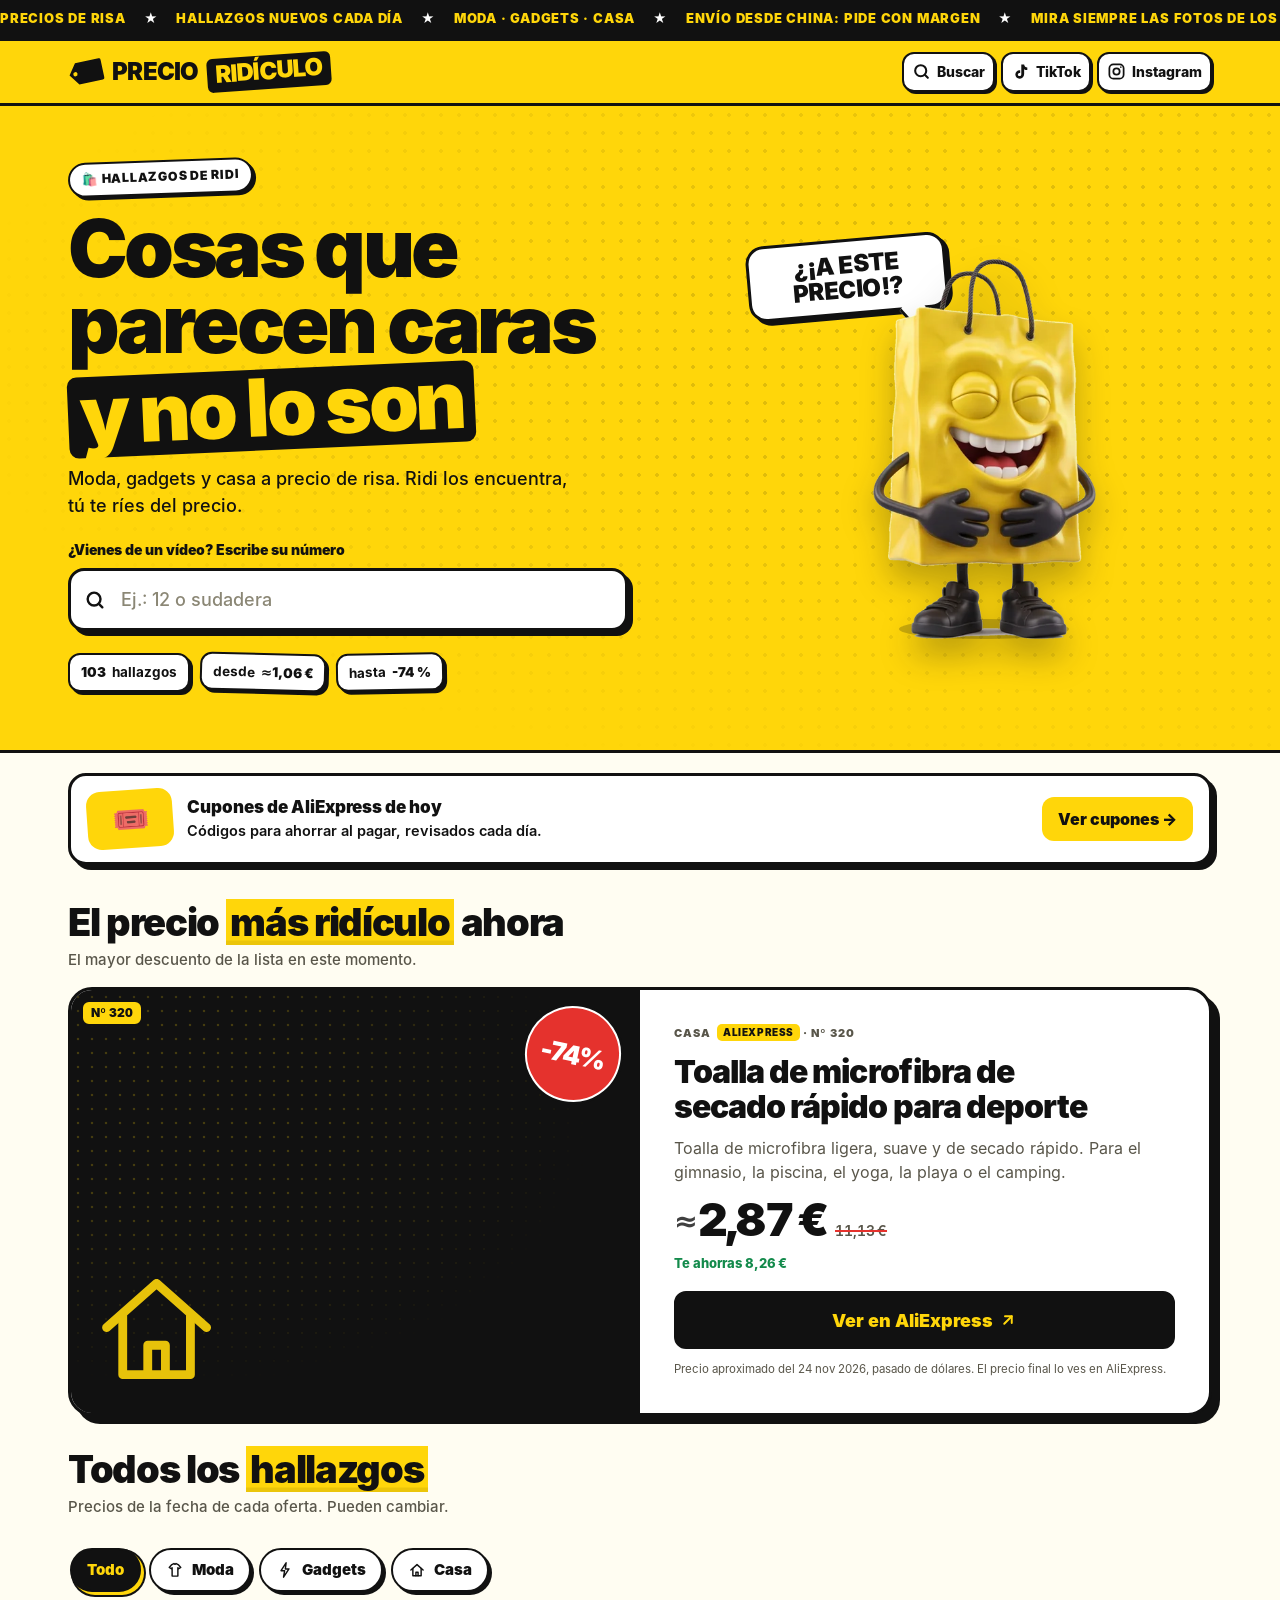
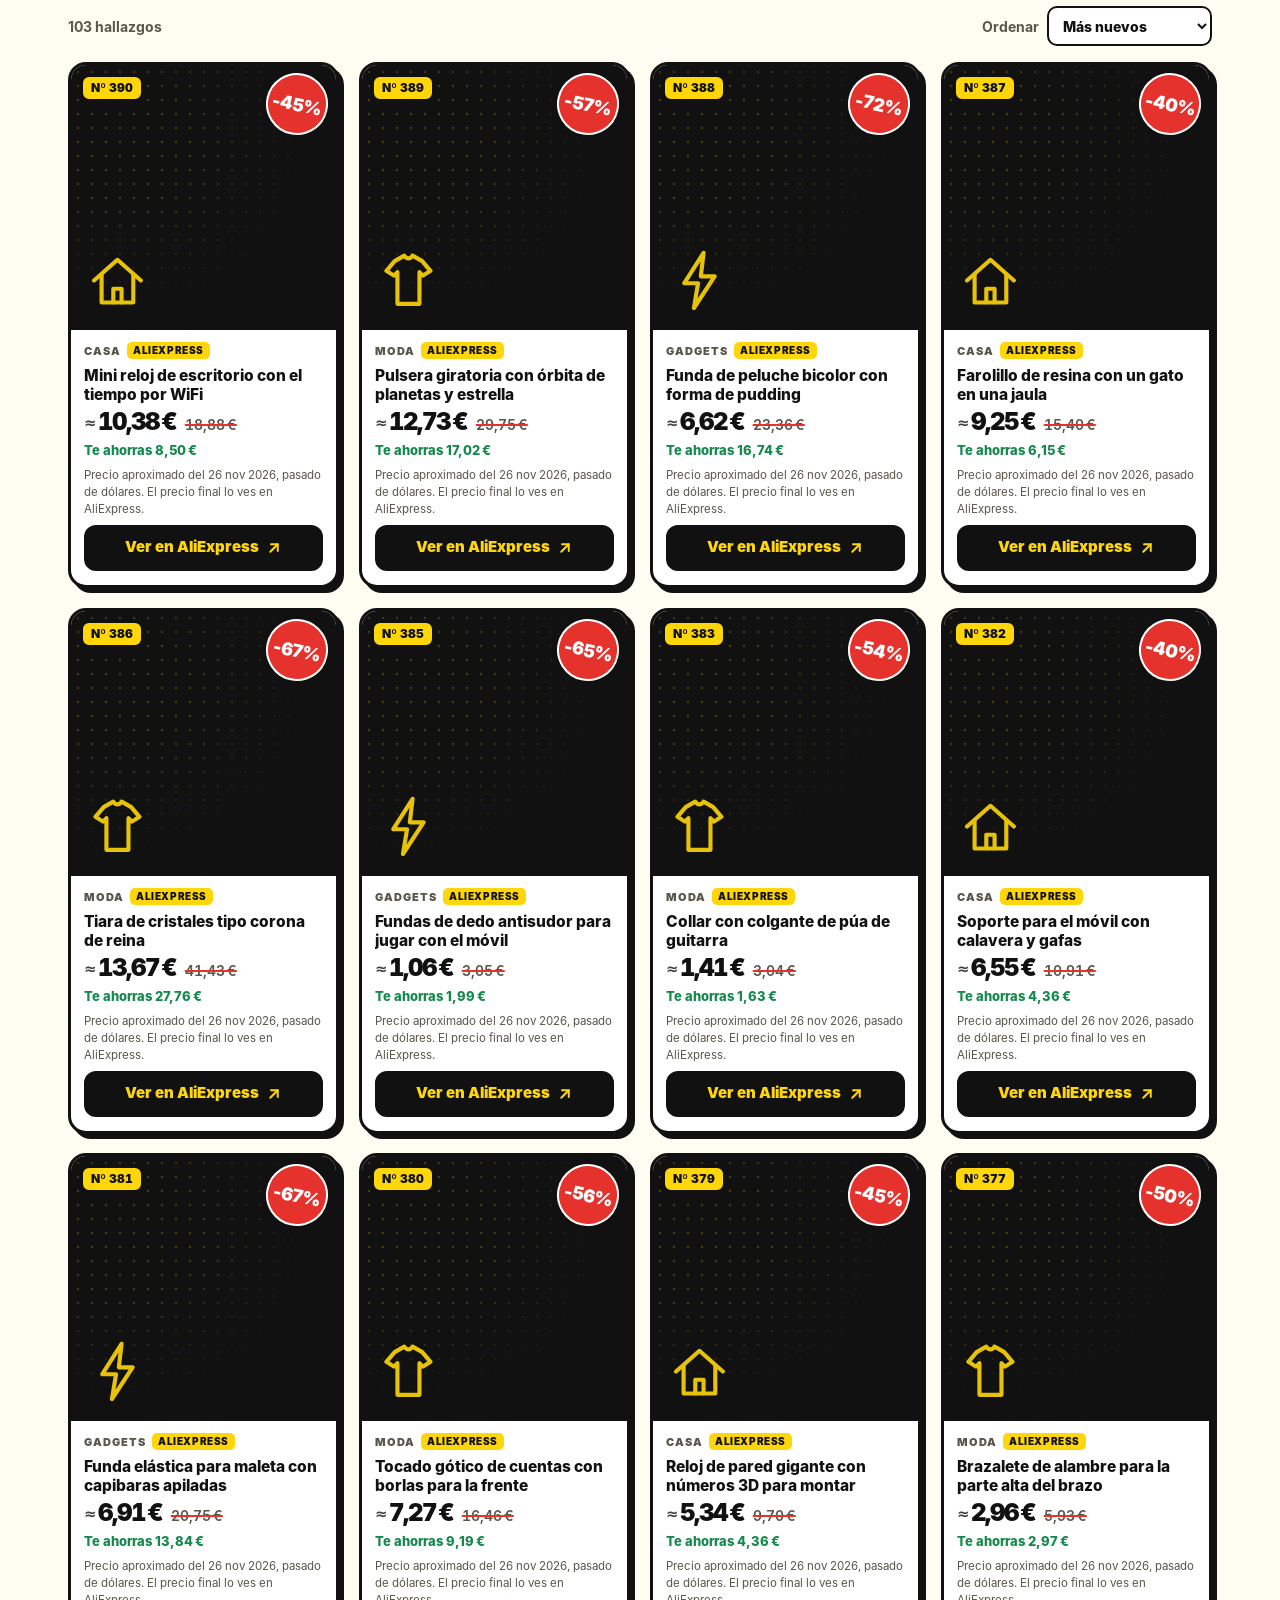
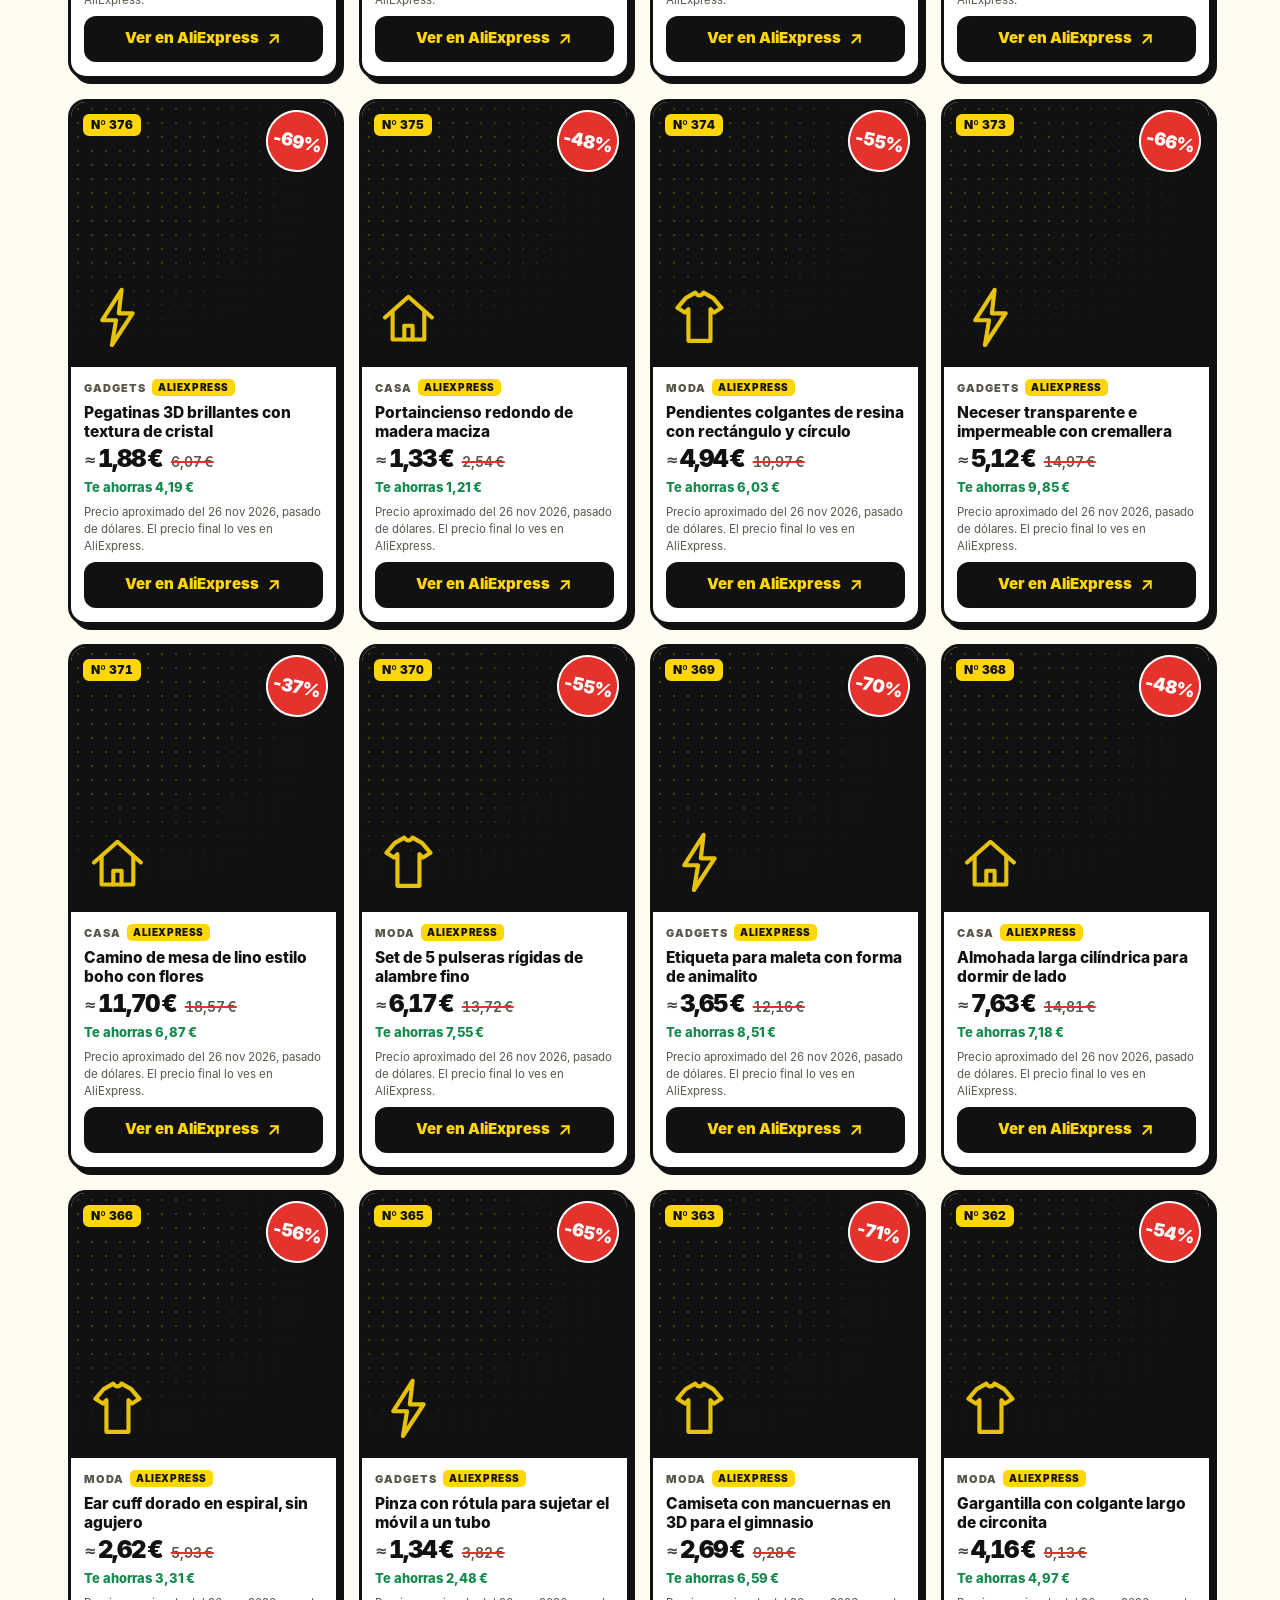
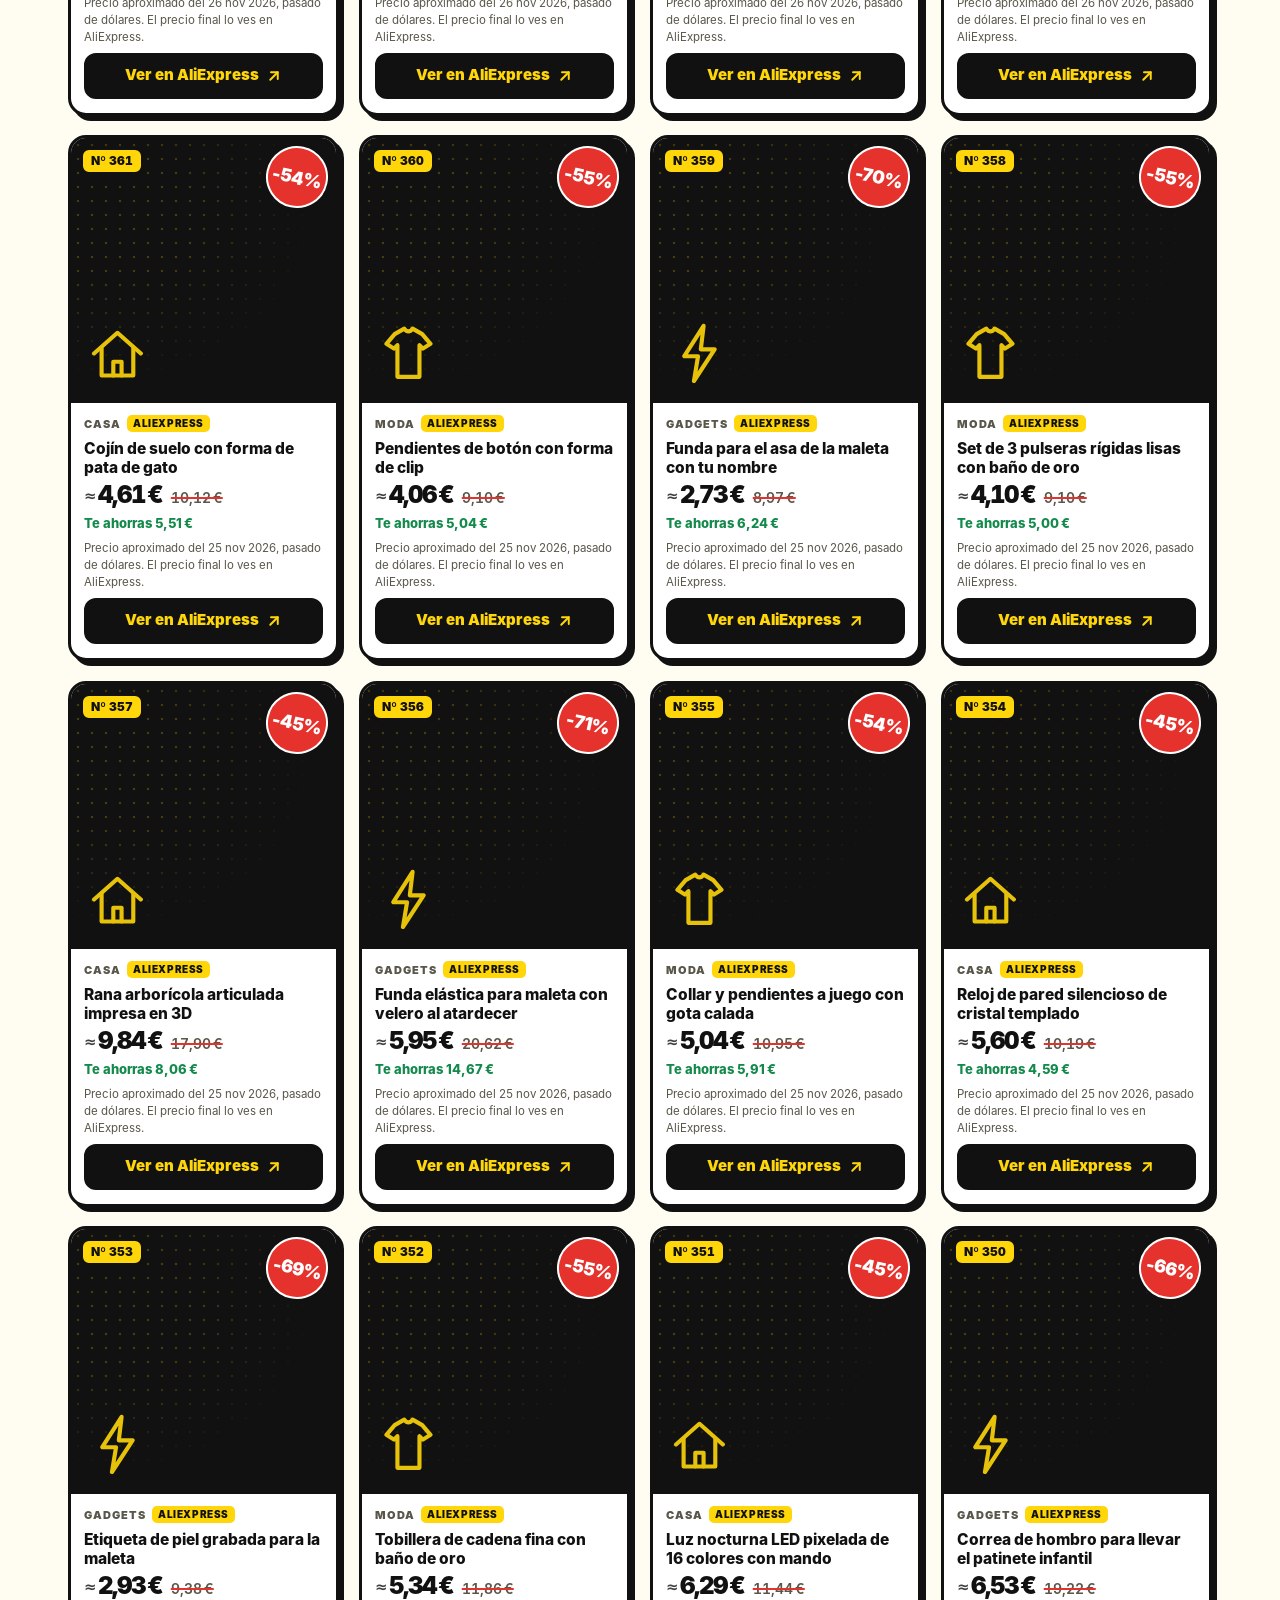
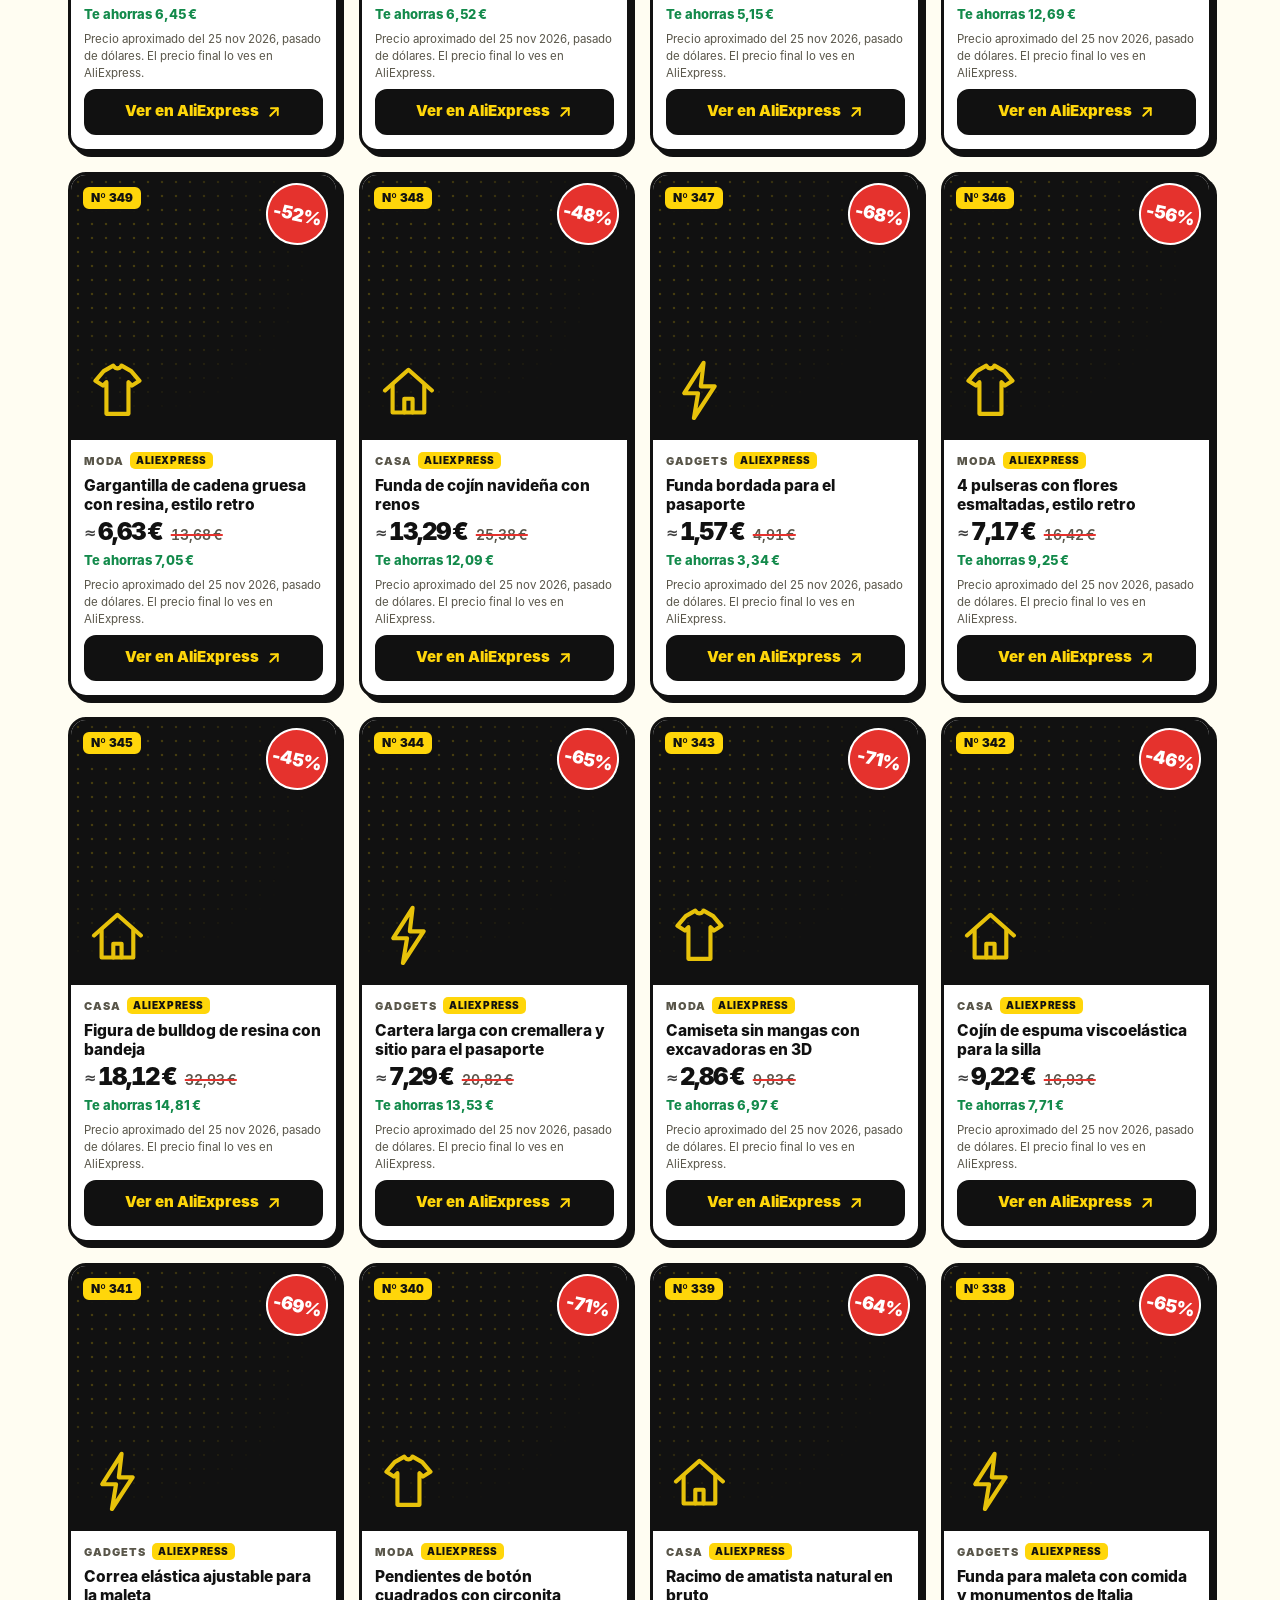
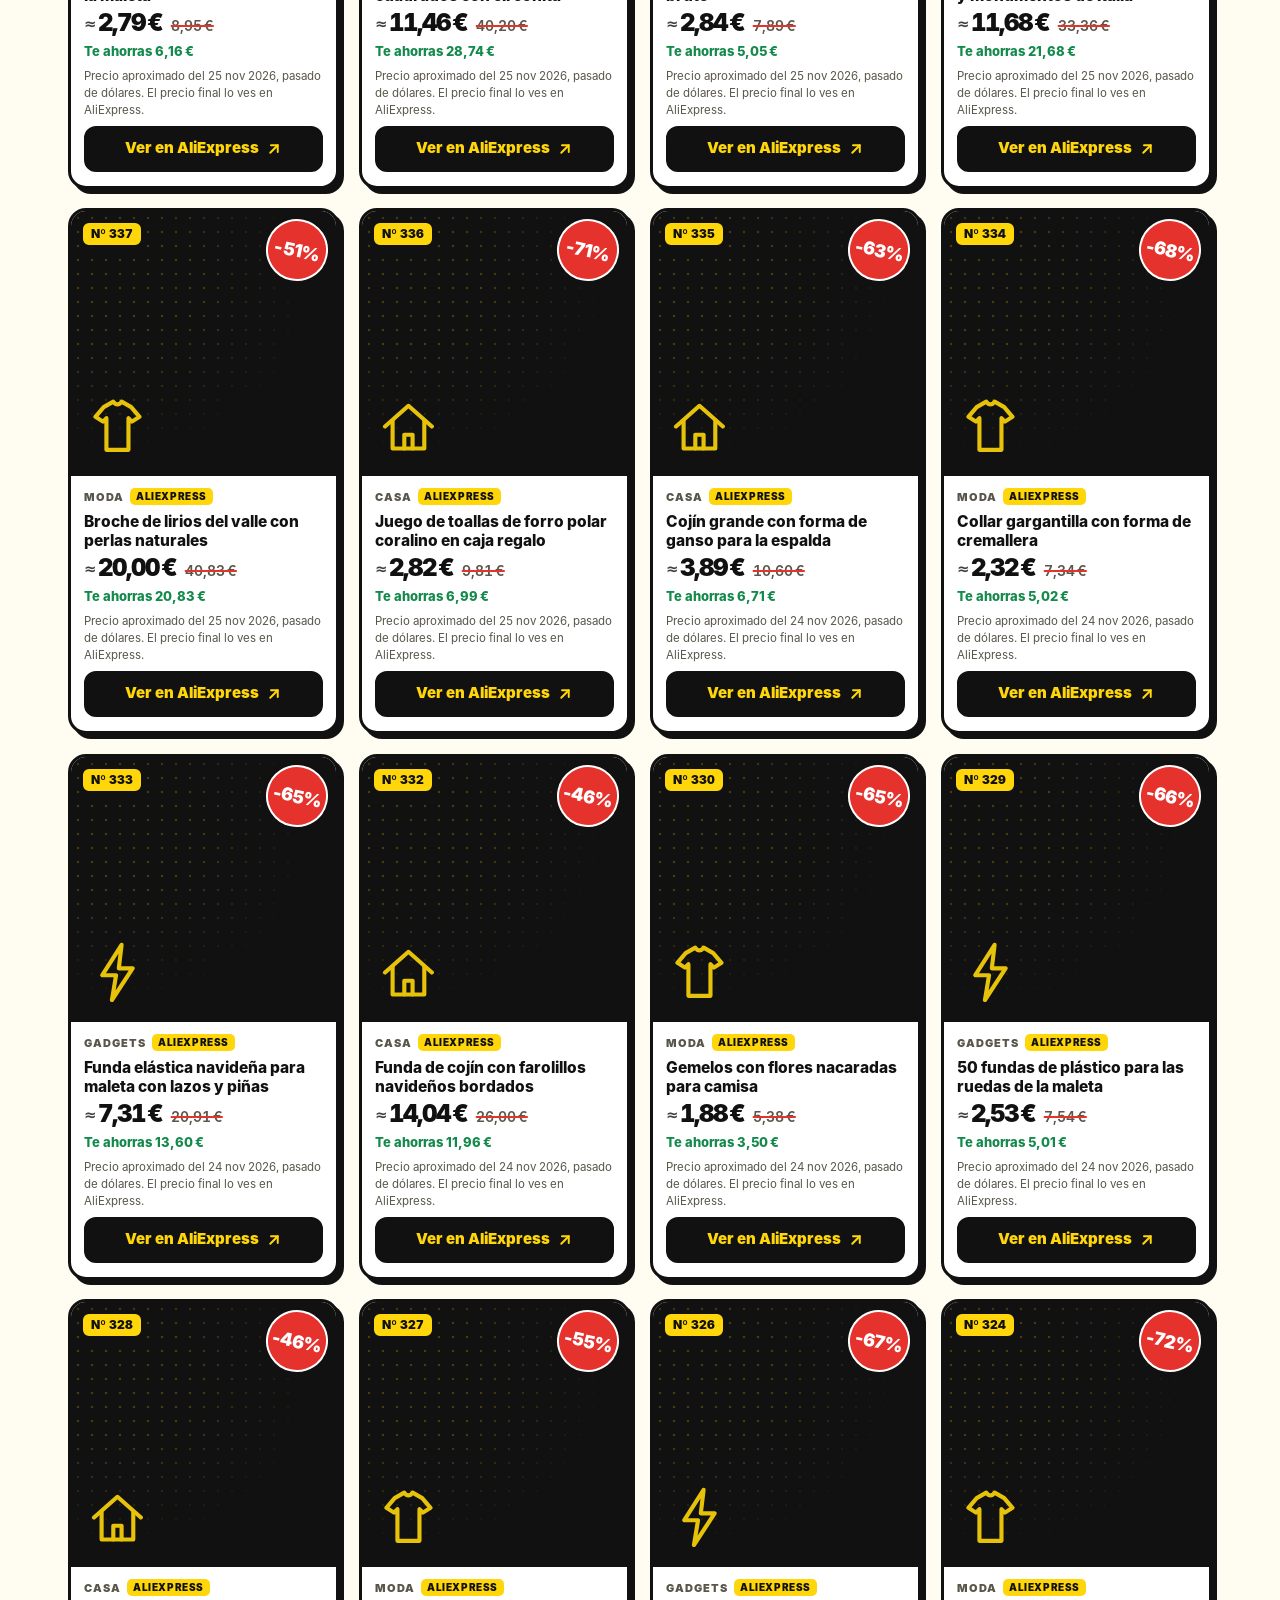
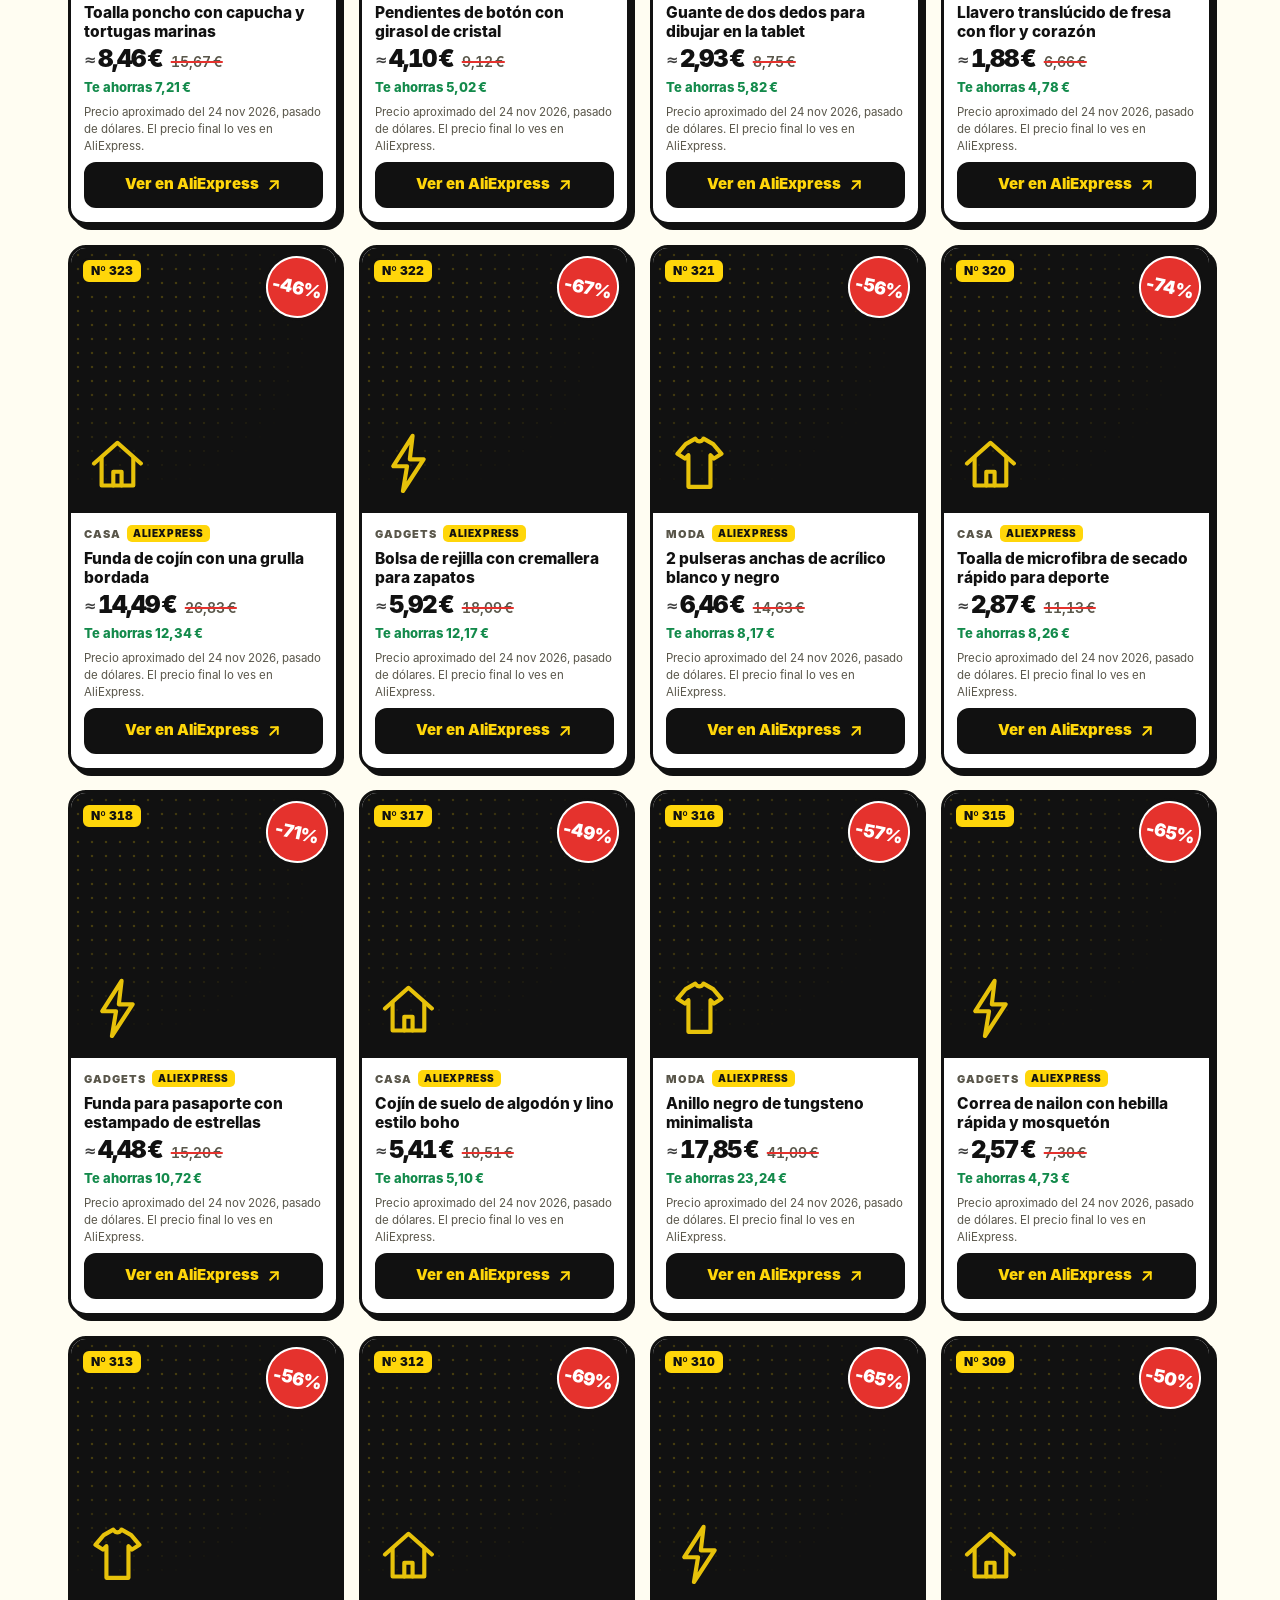
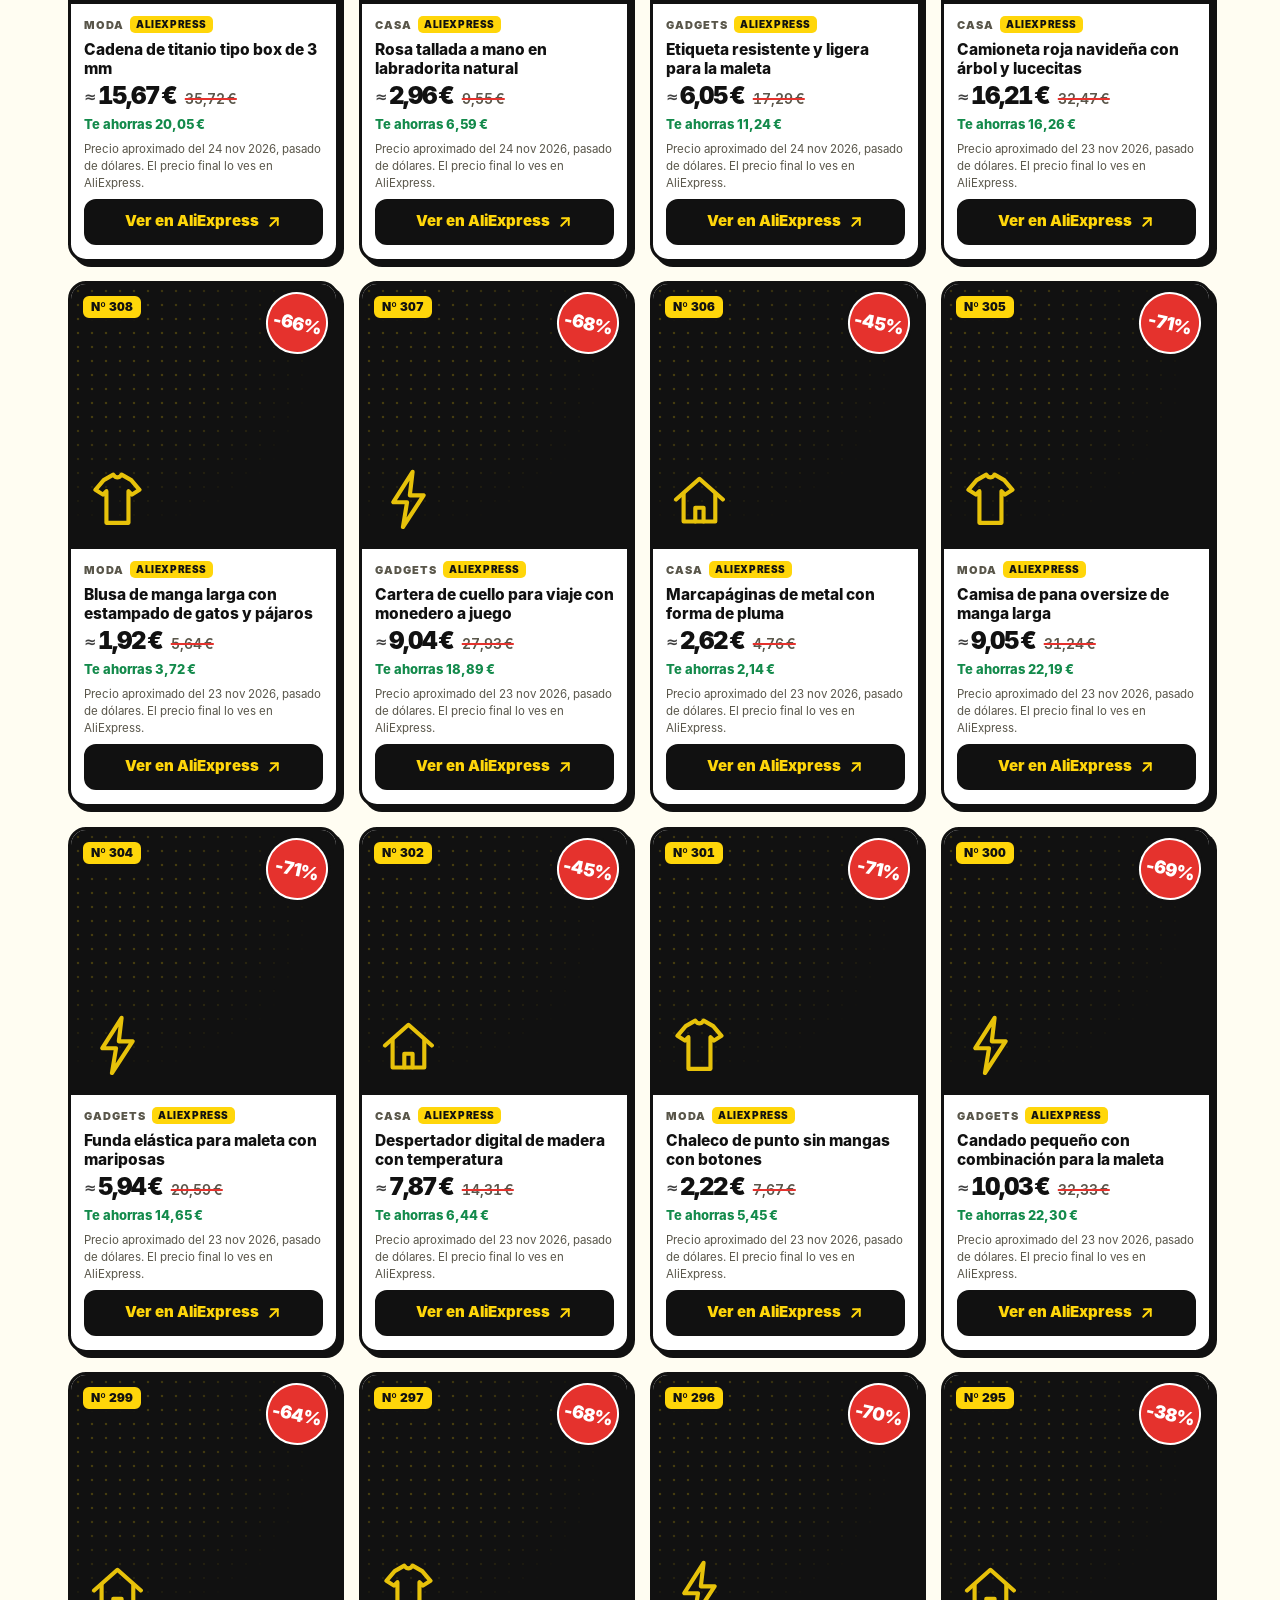
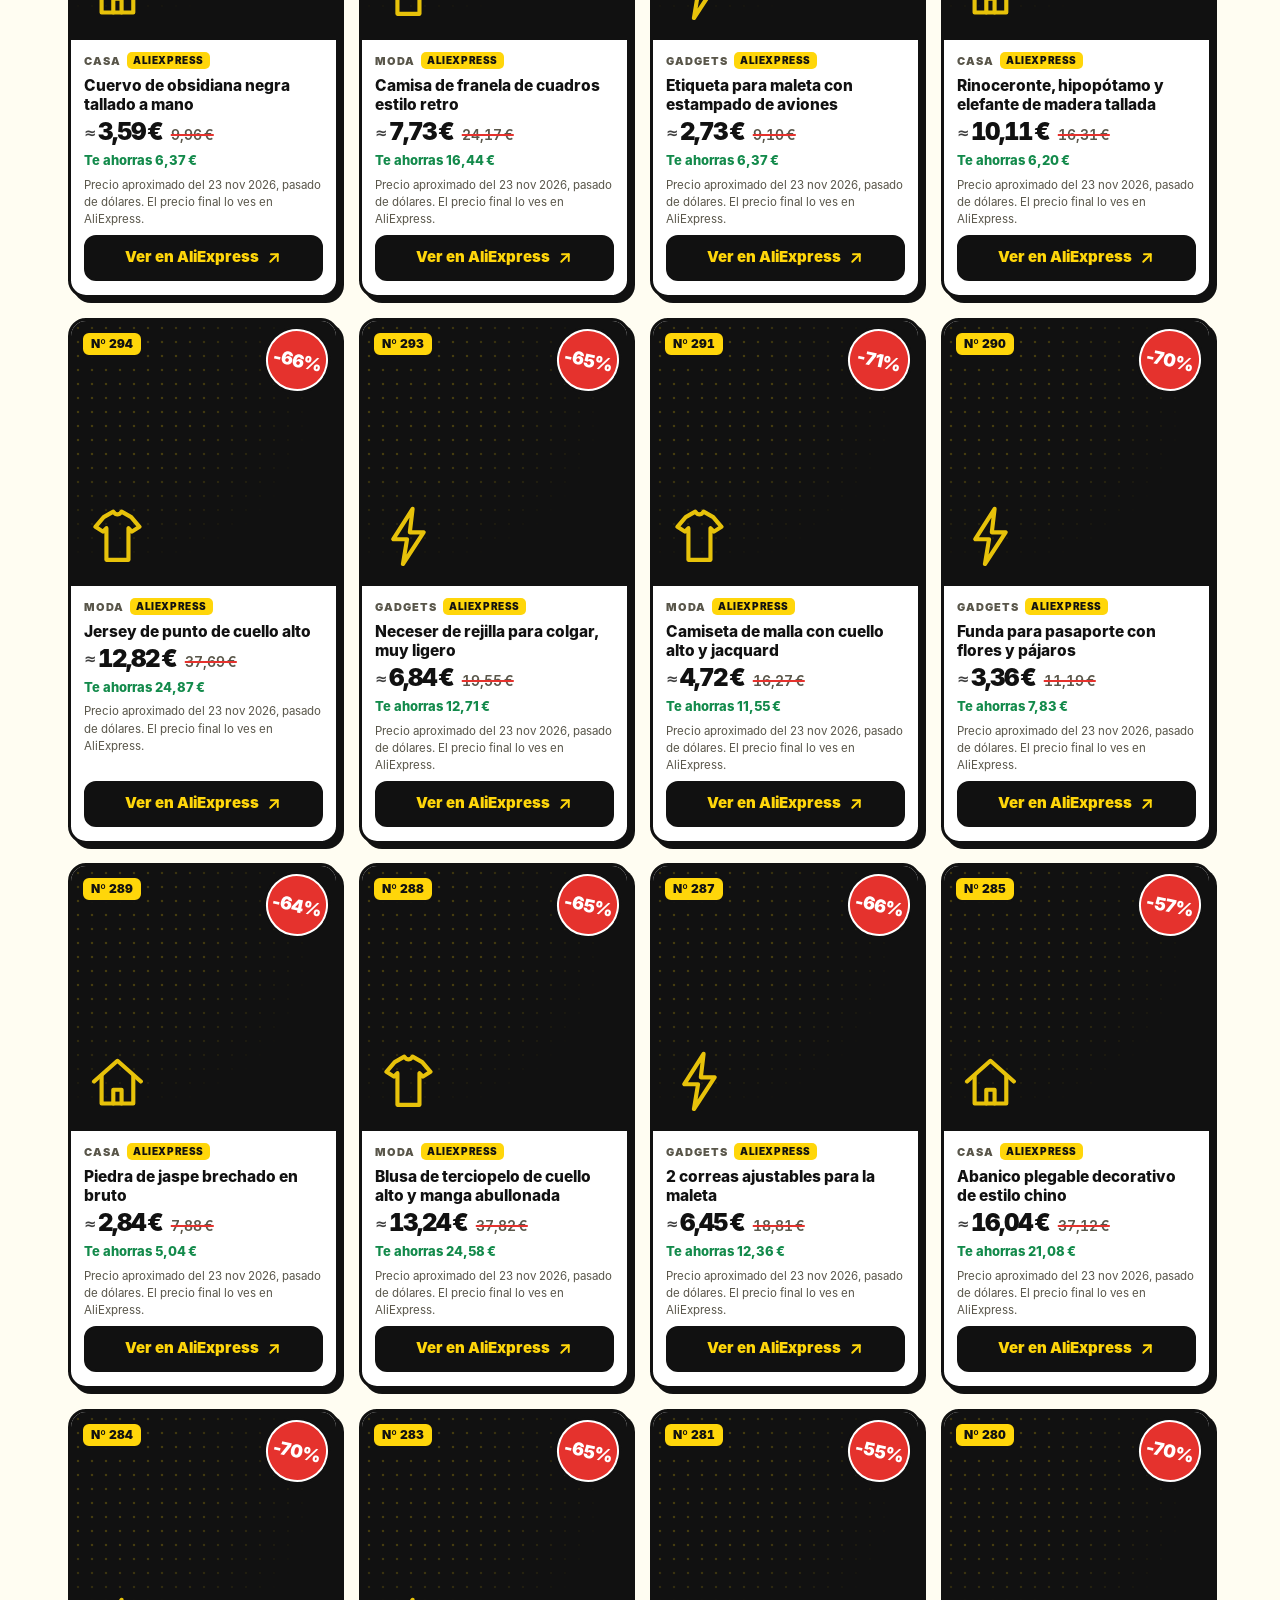
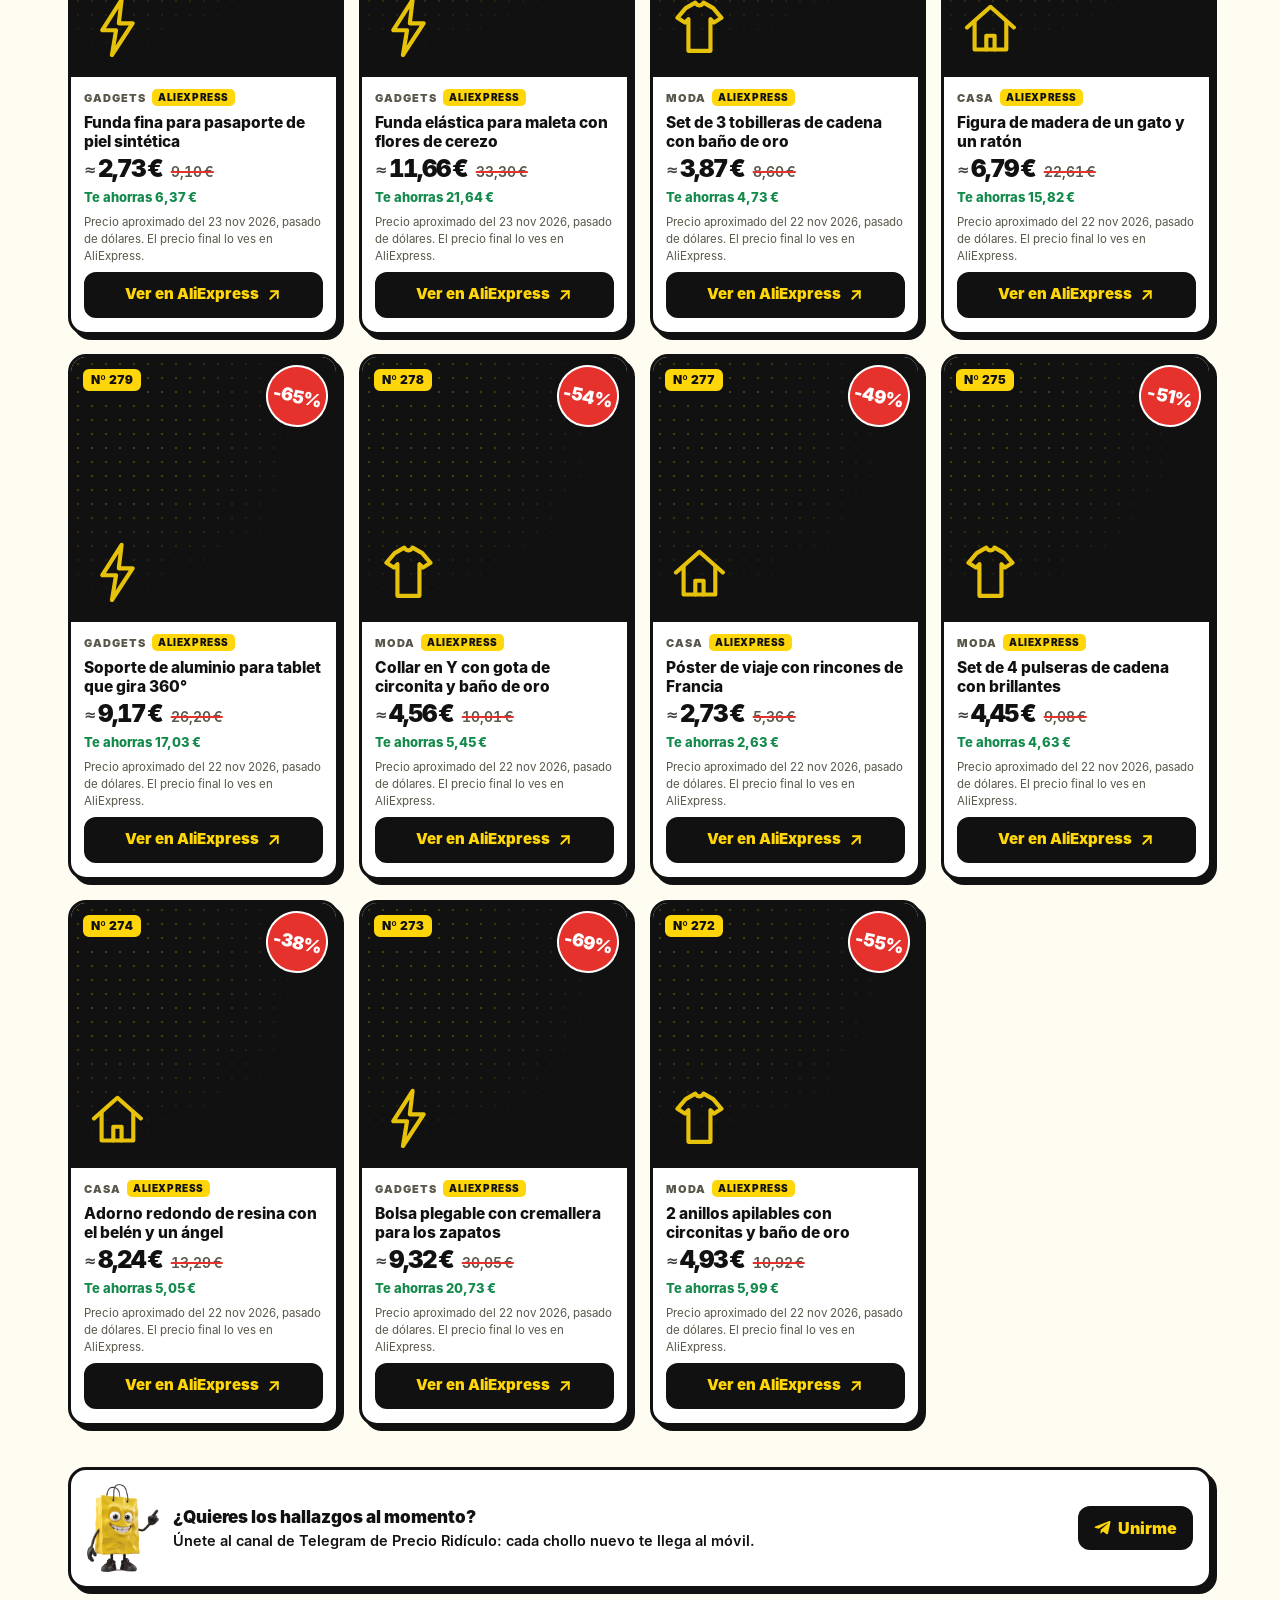
==== commit 5977e6b7: "Ofertas del 2026-11-26 Co-Authored-By: Claude Opus 5.5 <noreply@anthropic.com> Claude-Session: https" ====
--- a/index.html
+++ b/index.html
@@ -388,6 +388,35 @@
 // solo_web: true → la oferta sale en la web pero no en Telegram, pines ni vídeos (Joom, hasta que su gestor lo apruebe)
 // Borra las de ejemplo cuando pongas las tuyas.
 const OFERTAS = [
+  { numero: 390, producto: "Mini reloj de escritorio con el tiempo por WiFi", categoria: "Casa", tienda: "AliExpress", aprox: true, precio: 10.38, antes: 18.88, descripcion: "Pequeño reloj digital de escritorio con pantalla IPS que se conecta por WiFi y muestra el tiempo. Un gadget curioso para decorar la mesa.", enlace: "https://rzekl.com/g/1e8d114494994f380ebb16525dc3e8/?ulp=https%3A%2F%2Fs.click.aliexpress.com%2Fdeep_link.htm%3Faff_short_key%3D_c3s1yQkJ%26dl_target_url%3Dhttps%253A%252F%252Fwww.aliexpress.com%252Fitem%252F1005012761686220.html%253Fpdp_npi%253D6%252540dis%252521USD%25252120.64%25252111.35%252521%252521%252521136.71%25252175.19%252521%2525402140d36217956449859577954e0c44%25252112000059249203460%252521affd%252521%252521%252521%2525211%2525210%252521%26hot_product%3D1&i=5&f_id=50003&subid=web", imagen: "https://ae-pic-a1.aliexpress-media.com/kf/S81c99737a36340499a2b37cd79d3b62fc.jpg", fecha: "2026-11-26", ali_id: "1005012761686220" },
+  { numero: 389, producto: "Pulsera giratoria con órbita de planetas y estrella", categoria: "Moda", tienda: "AliExpress", aprox: true, precio: 12.73, antes: 29.75, descripcion: "Pulsera de plata 925 con baño de oro y diseño retro de una órbita planetaria con estrella que gira. Un detalle original para regalar.", enlace: "https://rzekl.com/g/1e8d114494994f380ebb16525dc3e8/?ulp=https%3A%2F%2Fs.click.aliexpress.com%2Fdeep_link.htm%3Faff_short_key%3D_c3s1yQkJ%26dl_target_url%3Dhttps%253A%252F%252Fwww.aliexpress.com%252Fitem%252F1005012853080905.html%253Fpdp_npi%253D6%252540dis%252521USD%25252132.53%25252113.92%252521%252521%252521215.40%25252192.14%252521%2525402102f1cd17956457243866188e0e50%25252112000059539626632%252521affd%252521%252521%252521%2525211%2525210%252521%26hot_product%3D1&i=5&f_id=50003&subid=web", imagen: "https://ae-pic-a1.aliexpress-media.com/kf/S0c9948ef36064dc9b6d94074513e6571n.jpg", fecha: "2026-11-26", ali_id: "1005012853080905" },
+  { numero: 388, producto: "Funda de peluche bicolor con forma de pudding", categoria: "Gadgets", tienda: "AliExpress", aprox: true, precio: 6.62, antes: 23.36, descripcion: "Bolsita de peluche blandita y en dos colores que sirve de monedero o para guardar el pasaporte, las tarjetas o una cámara pequeña.", enlace: "https://rzekl.com/g/1e8d114494994f380ebb16525dc3e8/?ulp=https%3A%2F%2Fs.click.aliexpress.com%2Fdeep_link.htm%3Faff_short_key%3D_c3s1yQkJ%26dl_target_url%3Dhttps%253A%252F%252Fwww.aliexpress.com%252Fitem%252F1005013665879174.html%253Fpdp_npi%253D6%252540dis%252521USD%25252125.54%2525217.24%252521%252521%252521169.12%25252147.94%252521%2525400b8ded7b17956487647386239e0f16%25252112000061868920349%252521affd%252521%252521%252521%2525211%2525210%252521%26hot_product%3D0&i=5&f_id=50002&subid=web", imagen: "https://ae-pic-a1.aliexpress-media.com/kf/S81d3405c070d4b508958638c846fff53z.jpg", fecha: "2026-11-26", ali_id: "1005013665879174" },
+  { numero: 387, producto: "Farolillo de resina con un gato en una jaula", categoria: "Casa", tienda: "AliExpress", aprox: true, precio: 9.25, antes: 15.4, descripcion: "Figura de resina con forma de farolillo antiguo y un gato dentro de una jaula que hace de luz nocturna. Para decorar una mesa, una estantería o el jardín.", enlace: "https://rzekl.com/g/1e8d114494994f380ebb16525dc3e8/?ulp=https%3A%2F%2Fs.click.aliexpress.com%2Fdeep_link.htm%3Faff_short_key%3D_c3s1yQkJ%26dl_target_url%3Dhttps%253A%252F%252Fwww.aliexpress.com%252Fitem%252F1005013638668267.html%253Fpdp_npi%253D6%252540dis%252521USD%25252116.84%25252110.11%252521%252521%252521111.50%25252166.90%252521%2525402151fca717956446983034367e0faf%25252112000061675123654%252521affd%252521%252521%252521%2525211%2525210%252521%26hot_product%3D1&i=5&f_id=50003&subid=web", imagen: "https://ae-pic-a1.aliexpress-media.com/kf/S6cf7d346db0c40e5bb6c003420f191c4U.jpg", fecha: "2026-11-26", ali_id: "1005013638668267" },
+  { numero: 386, producto: "Tiara de cristales tipo corona de reina", categoria: "Moda", tienda: "AliExpress", aprox: true, precio: 13.67, antes: 41.43, descripcion: "Tiara de cristales con forma de corona de reina para el pelo. Para una boda, un cumpleaños, la graduación o una fiesta.", enlace: "https://rzekl.com/g/1e8d114494994f380ebb16525dc3e8/?ulp=https%3A%2F%2Fs.click.aliexpress.com%2Fdeep_link.htm%3Faff_short_key%3D_c3s1yQkJ%26dl_target_url%3Dhttps%253A%252F%252Fwww.aliexpress.com%252Fitem%252F1005011989937134.html%253Fpdp_npi%253D6%252540dis%252521USD%25252145.30%25252114.95%252521%252521%252521300.00%25252199.00%252521%252540212a7b8d17956456481465295e0fec%25252112000057214537875%252521affd%252521%252521%252521%2525211%2525210%252521%26hot_product%3D1&i=5&f_id=50003&subid=web", imagen: "https://ae-pic-a1.aliexpress-media.com/kf/Se166ce4564d4400782b6815b25465800V.jpg", fecha: "2026-11-26", ali_id: "1005011989937134" },
+  { numero: 385, producto: "Fundas de dedo antisudor para jugar con el móvil", categoria: "Gadgets", tienda: "AliExpress", aprox: true, precio: 1.06, antes: 3.05, descripcion: "Fundas finas para los pulgares, antisudor y que no rayan la pantalla, pensadas para jugar con el móvil o la tablet.", enlace: "https://rzekl.com/g/1e8d114494994f380ebb16525dc3e8/?ulp=https%3A%2F%2Fs.click.aliexpress.com%2Fdeep_link.htm%3Faff_short_key%3D_c3s1yQkJ%26dl_target_url%3Dhttps%253A%252F%252Fwww.aliexpress.com%252Fitem%252F1005013071143081.html%253Fpdp_npi%253D6%252540dis%252521USD%2525213.33%2525211.16%252521%252521%25252122.02%2525217.63%252521%25254021013cc617956500846793035e0dae%25252112000060175225836%252521affd%252521%252521%252521%2525211%2525210%252521%26hot_product%3D0&i=5&f_id=50002&subid=web", imagen: "https://ae-pic-a1.aliexpress-media.com/kf/S75eec82064a1471cbbc288cc5c2391daT.jpg", fecha: "2026-11-26", ali_id: "1005013071143081" },
+  { numero: 384, producto: "3 posavasos LED de acrílico que se iluminan", categoria: "Casa", tienda: "Joom", precio: 4.6, descripcion: "Tres posavasos finos de acrílico con luz LED que iluminan el vaso o la copa desde abajo. Para los cócteles en casa o una fiesta.", enlace: "https://xnmik.com/g/k1grq9wd9g994f380ebbbe0d510ed1/?f_id=24374&ulp=https%3A%2F%2Fwww.joom.com%2Fes%2Fproducts%2F6940cedf35756d015abbc21b%3Fcurrency%3DEUR%26utm_productid%3D6940cedf35756d015abbc21b%26utm_freeze_token%3DeyJraWQiOiJ2MSIsInR5cCI6IkpXVCIsImFsZyI6IkVTMjU2In0.eyJleHAiOjE3OTYyNjA5MjQsInIiOiJFUyIsImMiOiJFVVIiLCJ2Ijp0cnVlLCJwcyI6W3sicCI6IjY5NDBjZWRmMzU3NTZkMDE1YWJiYzIxYiIsInYiOiI2OTQwY2VkZjM1NzU2ZGE2NWFiYmMyMWQiLCJjIjo0LjYsIm8iOjQuNjN9XX0.AkGEYVkaZUfft1fYU_p7-HfVHQPgYY7KsX-_AATZpFXDjDwF-J5vjESnM9MK-vtMyi1i1YfrVmN4lAhoSV9Stg%26variant_id%3D6940cedf35756da65abbc21d%26gsAttrs%3DeyJyZWdpb24iOiJFUyJ9%26country%3DES%26utm_audienceid%3Dadvertising_web_admitad_2d%26utm_feed_id%3D935622805573705349%26utm_feed_date%3D2026-11-26&subid=web", imagen: "https://img.joomcdn.net/e05ee9362ad0abad89aae3f999ae06b4c7bb29a0_original.jpeg", fecha: "2026-11-26", joom_id: "6940cedf35756d015abbc21b", hasta: "2026-12-03", solo_web: true },
+  { numero: 383, producto: "Collar con colgante de púa de guitarra", categoria: "Moda", tienda: "AliExpress", aprox: true, precio: 1.41, antes: 3.04, descripcion: "Collar de acero inoxidable con un colgante tipo chapa en forma de púa de guitarra, resistente al agua. Para quien ama la música.", enlace: "https://rzekl.com/g/1e8d114494994f380ebb16525dc3e8/?ulp=https%3A%2F%2Fs.click.aliexpress.com%2Fdeep_link.htm%3Faff_short_key%3D_c3s1yQkJ%26dl_target_url%3Dhttps%253A%252F%252Fwww.aliexpress.com%252Fitem%252F1005013144117068.html%253Fpdp_npi%253D6%252540dis%252521USD%2525213.32%2525211.54%252521%252521%25252122.00%25252110.24%252521%2525402151fca717956463053646812e0cf9%25252112000060358139188%252521affd%252521%252521%252521%2525211%2525210%252521%26hot_product%3D1&i=5&f_id=50003&subid=web", imagen: "https://ae-pic-a1.aliexpress-media.com/kf/S97a23b31bab44893986dd9b2d6038a45O.jpg", fecha: "2026-11-26", ali_id: "1005013144117068" },
+  { numero: 382, producto: "Soporte para el móvil con calavera y gafas", categoria: "Casa", tienda: "AliExpress", aprox: true, precio: 6.55, antes: 10.91, descripcion: "Figura de resina de una calavera que sujeta el móvil y sirve para dejar las gafas o las joyas. Un adorno curioso para la mesa.", enlace: "https://rzekl.com/g/1e8d114494994f380ebb16525dc3e8/?ulp=https%3A%2F%2Fs.click.aliexpress.com%2Fdeep_link.htm%3Faff_short_key%3D_c3s1yQkJ%26dl_target_url%3Dhttps%253A%252F%252Fwww.aliexpress.com%252Fitem%252F1005013690532826.html%253Fpdp_npi%253D6%252540dis%252521USD%25252111.93%2525217.16%252521%252521%25252179.00%25252147.40%252521%2525400b8ded7b17956444639088232e0fbc%25252112000061854583697%252521affd%252521%252521%252521%2525211%2525210%252521%26hot_product%3D1&i=5&f_id=50003&subid=web", imagen: "https://ae-pic-a1.aliexpress-media.com/kf/Sb16479627a63470882d37e8a884da1d3z.jpg", fecha: "2026-11-26", ali_id: "1005013690532826" },
+  { numero: 381, producto: "Funda elástica para maleta con capibaras apiladas", categoria: "Gadgets", tienda: "AliExpress", aprox: true, precio: 6.91, antes: 20.75, descripcion: "Funda elástica con capibaras apiladas y un signo de interrogación que protege la maleta del polvo y de los arañazos.", enlace: "https://rzekl.com/g/1e8d114494994f380ebb16525dc3e8/?ulp=https%3A%2F%2Fs.click.aliexpress.com%2Fdeep_link.htm%3Faff_short_key%3D_c3s1yQkJ%26dl_target_url%3Dhttps%253A%252F%252Fwww.aliexpress.com%252Fitem%252F1005013602806895.html%253Fpdp_npi%253D6%252540dis%252521USD%25252122.69%2525217.56%252521%252521%252521150.26%25252150.04%252521%2525402151fd3a17956487536612334e0d8f%25252112000061608610529%252521affd%252521%252521%252521%2525211%2525210%252521%26hot_product%3D0&i=5&f_id=50002&subid=web", imagen: "https://ae-pic-a1.aliexpress-media.com/kf/S1520f6fcabfe47eca987a3219b98741fb.jpg", fecha: "2026-11-26", ali_id: "1005013602806895" },
+  { numero: 380, producto: "Tocado gótico de cuentas con borlas para la frente", categoria: "Moda", tienda: "AliExpress", aprox: true, precio: 7.27, antes: 16.46, descripcion: "Tocado de malla con cuentas de cristal negras o rojas y borlas que cae sobre la frente. Para una fiesta o un look gótico.", enlace: "https://rzekl.com/g/1e8d114494994f380ebb16525dc3e8/?ulp=https%3A%2F%2Fs.click.aliexpress.com%2Fdeep_link.htm%3Faff_short_key%3D_c3s1yQkJ%26dl_target_url%3Dhttps%253A%252F%252Fwww.aliexpress.com%252Fitem%252F1005013224512715.html%253Fpdp_npi%253D6%252540dis%252521USD%25252118.00%2525217.95%252521%252521%25252118.00%2525217.95%252521%2525402140d33617956458994096275e0db5%25252112000060591012061%252521affd%252521%252521%252521%2525211%2525210%252521%26hot_product%3D1&i=5&f_id=50003&subid=web", imagen: "https://ae-pic-a1.aliexpress-media.com/kf/S17589db001394ccead925ee796c1753eM.jpg", fecha: "2026-11-26", ali_id: "1005013224512715" },
+  { numero: 379, producto: "Reloj de pared gigante con números 3D para montar", categoria: "Casa", tienda: "AliExpress", aprox: true, precio: 5.34, antes: 9.7, descripcion: "Reloj de pared silencioso que se monta a mano, con números en 3D y de 90 a 120 cm. Para llenar una pared del salón o del dormitorio.", enlace: "https://rzekl.com/g/1e8d114494994f380ebb16525dc3e8/?ulp=https%3A%2F%2Fs.click.aliexpress.com%2Fdeep_link.htm%3Faff_short_key%3D_c3s1yQkJ%26dl_target_url%3Dhttps%253A%252F%252Fwww.aliexpress.com%252Fitem%252F1005012762798636.html%253Fpdp_npi%253D6%252540dis%252521USD%25252110.61%2525215.84%252521%252521%25252170.25%25252138.64%252521%2525402140f89017956446524122869e0f5b%25252112000059290410673%252521affd%252521%252521%252521%2525211%2525210%252521%26hot_product%3D1&i=5&f_id=50003&subid=web", imagen: "https://ae-pic-a1.aliexpress-media.com/kf/S8c55b0e66d1e479a869b0c4bb3224f1ab.jpg", fecha: "2026-11-26", ali_id: "1005012762798636" },
+  { numero: 378, producto: "Palo selfie trípode con 2 luces y mando Bluetooth", categoria: "Gadgets", tienda: "Joom", precio: 19.2, descripcion: "Palo selfie extensible que también hace de trípode, con dos luces, mando inalámbrico Bluetooth y giro de 360°. Para fotos y vídeos con el móvil.", enlace: "https://xnmik.com/g/k1grq9wd9g994f380ebbbe0d510ed1/?f_id=24374&ulp=https%3A%2F%2Fwww.joom.com%2Fes%2Fproducts%2F6836cca9045d7d015c831435%3Fcurrency%3DEUR%26utm_productid%3D6836cca9045d7d015c831435%26utm_freeze_token%3DeyJraWQiOiJ2MSIsInR5cCI6IkpXVCIsImFsZyI6IkVTMjU2In0.eyJleHAiOjE3OTYyNjA5MjQsInIiOiJFUyIsImMiOiJFVVIiLCJ2Ijp0cnVlLCJwcyI6W3sicCI6IjY4MzZjY2E5MDQ1ZDdkMDE1YzgzMTQzNSIsInYiOiI2ODM2Y2NhOTA0NWQ3ZDQyNWM4MzE0MzciLCJjIjoxOS4yfV19.y1BHqruH4hOPCbdVhtdhR8cU1z18fA0oVvV2EL32sDPBW77HFPWURC7IpcDjXD5wzm6GImnpBlugX2q_MLGApw%26variant_id%3D6836cca9045d7d425c831437%26gsAttrs%3DeyJyZWdpb24iOiJFUyJ9%26country%3DES%26utm_audienceid%3Dadvertising_web_admitad_2d%26utm_feed_id%3D935622805573705349%26utm_feed_date%3D2026-11-26&subid=web", imagen: "https://img.joomcdn.net/40c3786acc5fb504c0a590e5dbc2295c48876cf1_original.jpeg", fecha: "2026-11-26", joom_id: "6836cca9045d7d015c831435", hasta: "2026-12-03", solo_web: true },
+  { numero: 377, producto: "Brazalete de alambre para la parte alta del brazo", categoria: "Moda", tienda: "AliExpress", aprox: true, precio: 2.96, antes: 5.93, descripcion: "Brazalete abierto de color dorado con varias vueltas de alambre calado, de estilo boho, que se lleva en la parte alta del brazo. Para un festival o una fiesta.", enlace: "https://rzekl.com/g/1e8d114494994f380ebb16525dc3e8/?ulp=https%3A%2F%2Fs.click.aliexpress.com%2Fdeep_link.htm%3Faff_short_key%3D_c3s1yQkJ%26dl_target_url%3Dhttps%253A%252F%252Fwww.aliexpress.com%252Fitem%252F1005013682485327.html%253Fpdp_npi%253D6%252540dis%252521USD%2525216.48%2525213.24%252521%252521%2525216.48%2525213.24%252521%2525402151fd2c17956455787294296e108e%25252112000061931012192%252521affd%252521%252521%252521%2525211%2525210%252521%26hot_product%3D1&i=5&f_id=50003&subid=web", imagen: "https://ae-pic-a1.aliexpress-media.com/kf/S5371d435ba3c4bba90505c3da67181caT.jpg", fecha: "2026-11-26", ali_id: "1005013682485327" },
+  { numero: 376, producto: "Pegatinas 3D brillantes con textura de cristal", categoria: "Gadgets", tienda: "AliExpress", aprox: true, precio: 1.88, antes: 6.07, descripcion: "Pegatinas en relieve con brillo y textura de resina para decorar el portátil, una botella, la libreta o la carpeta del cole.", enlace: "https://rzekl.com/g/1e8d114494994f380ebb16525dc3e8/?ulp=https%3A%2F%2Fs.click.aliexpress.com%2Fdeep_link.htm%3Faff_short_key%3D_c3s1yQkJ%26dl_target_url%3Dhttps%253A%252F%252Fwww.aliexpress.com%252Fitem%252F1005010400139422.html%253Fpdp_npi%253D6%252540dis%252521USD%2525216.64%2525212.06%252521%252521%2525216.64%2525212.06%252521%252540212a7b8d17956503033304739e0cb3%25252112000052283916535%252521affd%252521%252521%252521%2525211%2525210%252521%26hot_product%3D0&i=5&f_id=50002&subid=web", imagen: "https://ae-pic-a1.aliexpress-media.com/kf/S513789ee31ec457a8af1dceaae2727005.jpg", fecha: "2026-11-26", ali_id: "1005010400139422" },
+  { numero: 375, producto: "Portaincienso redondo de madera maciza", categoria: "Casa", tienda: "AliExpress", aprox: true, precio: 1.33, antes: 2.54, descripcion: "Bandeja redonda de madera maciza hecha a mano, con varios agujeros para las varitas de incienso. Un adorno sencillo para casa.", enlace: "https://rzekl.com/g/1e8d114494994f380ebb16525dc3e8/?ulp=https%3A%2F%2Fs.click.aliexpress.com%2Fdeep_link.htm%3Faff_short_key%3D_c3s1yQkJ%26dl_target_url%3Dhttps%253A%252F%252Fwww.aliexpress.com%252Fitem%252F1005012170481101.html%253Fpdp_npi%253D6%252540dis%252521USD%2525212.78%2525211.45%252521%252521%25252118.40%2525219.57%252521%2525402140f88817956446394876175e0e31%25252112000057674729918%252521affd%252521%252521%252521%2525211%2525210%252521%26hot_product%3D1&i=5&f_id=50003&subid=web", imagen: "https://ae-pic-a1.aliexpress-media.com/kf/Sd1566e5a25f94003b0aff2607a50f4ece.jpg", fecha: "2026-11-26", ali_id: "1005012170481101" },
+  { numero: 374, producto: "Pendientes colgantes de resina con rectángulo y círculo", categoria: "Moda", tienda: "AliExpress", aprox: true, precio: 4.94, antes: 10.97, descripcion: "Pendientes colgantes de acero inoxidable con baño de oro de 18 K y piezas geométricas de resina. Resistentes al agua.", enlace: "https://rzekl.com/g/1e8d114494994f380ebb16525dc3e8/?ulp=https%3A%2F%2Fs.click.aliexpress.com%2Fdeep_link.htm%3Faff_short_key%3D_c3s1yQkJ%26dl_target_url%3Dhttps%253A%252F%252Fwww.aliexpress.com%252Fitem%252F1005013417873393.html%253Fpdp_npi%253D6%252540dis%252521USD%25252112.00%2525215.40%252521%252521%25252112.00%2525215.40%252521%2525402140f89017956455412316633e1129%25252112000061132042532%252521affd%252521%252521%252521%2525211%2525210%252521%26hot_product%3D1&i=5&f_id=50003&subid=web", imagen: "https://ae-pic-a1.aliexpress-media.com/kf/Sb882111355ab40e9a0c4a4fa0f8a3c37U.jpg", fecha: "2026-11-26", ali_id: "1005013417873393" },
+  { numero: 373, producto: "Neceser transparente e impermeable con cremallera", categoria: "Gadgets", tienda: "AliExpress", aprox: true, precio: 5.12, antes: 14.97, descripcion: "Neceser de PVC transparente e impermeable con cremallera para llevar el maquillaje y las cosas de aseo de viaje. Se ve todo lo que llevas dentro.", enlace: "https://rzekl.com/g/1e8d114494994f380ebb16525dc3e8/?ulp=https%3A%2F%2Fs.click.aliexpress.com%2Fdeep_link.htm%3Faff_short_key%3D_c3s1yQkJ%26dl_target_url%3Dhttps%253A%252F%252Fwww.aliexpress.com%252Fitem%252F1005013535796683.html%253Fpdp_npi%253D6%252540dis%252521USD%25252116.37%2525215.60%252521%252521%252521108.40%25252137.08%252521%2525400b8ded7b17956487679231350e1083%25252112000061424432404%252521affd%252521%252521%252521%2525211%2525210%252521%26hot_product%3D0&i=5&f_id=50002&subid=web", imagen: "https://ae-pic-a1.aliexpress-media.com/kf/Sbe7df1c0a31c457388f4ca818e411077m.jpg", fecha: "2026-11-26", ali_id: "1005013535796683" },
+  { numero: 372, producto: "Herramienta para hacerte trenzas francesas", categoria: "Moda", tienda: "Joom", precio: 2.55, descripcion: "Accesorio negro para peinar el pelo en trenza francesa. Para quien quiere hacerse el peinado en casa.", enlace: "https://xnmik.com/g/k1grq9wd9g994f380ebbbe0d510ed1/?f_id=24374&ulp=https%3A%2F%2Fwww.joom.com%2Fes%2Fproducts%2F5efd766f886d510106e6a493%3Fcurrency%3DEUR%26utm_productid%3D5efd766f886d510106e6a493%26utm_freeze_token%3DeyJraWQiOiJ2MSIsInR5cCI6IkpXVCIsImFsZyI6IkVTMjU2In0.eyJleHAiOjE3OTYyNjA5MjQsInIiOiJFUyIsImMiOiJFVVIiLCJ2Ijp0cnVlLCJwcyI6W3sicCI6IjVlZmQ3NjZmODg2ZDUxMDEwNmU2YTQ5MyIsInYiOiI1ZWZkNzY2Zjg4NmQ1MTA0MDZlNmE0OTYiLCJjIjoyLjU1fV19.iv3SnqhmaFnuRcMsdebT4LdvIlMmvCbTkgXNy2E15B9jhSOoCnkrsr-HYXjl3MZ1sLqqscZiWM2mT8QaTRRwwg%26variant_id%3D5efd766f886d510406e6a496%26gsAttrs%3DeyJyZWdpb24iOiJFUyJ9%26country%3DES%26utm_audienceid%3Dadvertising_web_admitad_premium_2d%26utm_feed_id%3D935622805573705349%26utm_feed_date%3D2026-11-26&subid=web", imagen: "https://img.joomcdn.net/53d3d01241599b30154d66983c43bbd75f5341c3_original.jpeg", fecha: "2026-11-26", joom_id: "5efd766f886d510106e6a493", hasta: "2026-12-03", solo_web: true },
+  { numero: 371, producto: "Camino de mesa de lino estilo boho con flores", categoria: "Casa", tienda: "AliExpress", aprox: true, precio: 11.7, antes: 18.57, descripcion: "Camino de mesa de lino con flores y formas geométricas de estilo retro bohemio. Para la mesa del comedor o la mesita del salón.", enlace: "https://rzekl.com/g/1e8d114494994f380ebb16525dc3e8/?ulp=https%3A%2F%2Fs.click.aliexpress.com%2Fdeep_link.htm%3Faff_short_key%3D_c3s1yQkJ%26dl_target_url%3Dhttps%253A%252F%252Fwww.aliexpress.com%252Fitem%252F1005011626277923.html%253Fpdp_npi%253D6%252540dis%252521USD%25252120.31%25252112.79%252521%252521%252521134.50%25252184.73%252521%2525402140d36217956467405162639e0c42%25252112000056093050527%252521affd%252521%252521%252521%2525211%2525210%252521%26hot_product%3D1&i=5&f_id=50003&subid=web", imagen: "https://ae-pic-a1.aliexpress-media.com/kf/S523b2b5bb88a42ed8270b2cb8e3e62d2Q.jpg", fecha: "2026-11-26", ali_id: "1005011626277923" },
+  { numero: 370, producto: "Set de 5 pulseras rígidas de alambre fino", categoria: "Moda", tienda: "AliExpress", aprox: true, precio: 6.17, antes: 13.72, descripcion: "Cinco pulseras rígidas y redondas de acero inoxidable, en dorado de 18 K y en plateado. Para llevarlas juntas o por separado.", enlace: "https://rzekl.com/g/1e8d114494994f380ebb16525dc3e8/?ulp=https%3A%2F%2Fs.click.aliexpress.com%2Fdeep_link.htm%3Faff_short_key%3D_c3s1yQkJ%26dl_target_url%3Dhttps%253A%252F%252Fwww.aliexpress.com%252Fitem%252F1005013431056057.html%253Fpdp_npi%253D6%252540dis%252521USD%25252115.00%2525216.75%252521%252521%25252115.00%2525216.75%252521%2525402140f88817956455062925102e0cc6%25252112000061131658128%252521affd%252521%252521%252521%2525211%2525210%252521%26hot_product%3D1&i=5&f_id=50003&subid=web", imagen: "https://ae-pic-a1.aliexpress-media.com/kf/S18955a94e44047e7be7708916fc68a55W.jpg", fecha: "2026-11-26", ali_id: "1005013431056057" },
+  { numero: 369, producto: "Etiqueta para maleta con forma de animalito", categoria: "Gadgets", tienda: "AliExpress", aprox: true, precio: 3.65, antes: 12.16, descripcion: "Etiqueta con forma de animalito (perezoso, mariquita o mono) para poner el nombre y la dirección en la maleta o la mochila.", enlace: "https://rzekl.com/g/1e8d114494994f380ebb16525dc3e8/?ulp=https%3A%2F%2Fs.click.aliexpress.com%2Fdeep_link.htm%3Faff_short_key%3D_c3s1yQkJ%26dl_target_url%3Dhttps%253A%252F%252Fwww.aliexpress.com%252Fitem%252F1005013486949383.html%253Fpdp_npi%253D6%252540dis%252521USD%25252113.30%2525213.99%252521%252521%25252113.30%2525213.99%252521%2525402151fd2c17956487368695291e0cf1%25252112000061255331755%252521affd%252521%252521%252521%2525211%2525210%252521%26hot_product%3D0&i=5&f_id=50002&subid=web", imagen: "https://ae-pic-a1.aliexpress-media.com/kf/Sdac372db8a0c452387d5ce0c1c39a3894.jpg", fecha: "2026-11-26", ali_id: "1005013486949383" },
+  { numero: 368, producto: "Almohada larga cilíndrica para dormir de lado", categoria: "Casa", tienda: "AliExpress", aprox: true, precio: 7.63, antes: 14.81, descripcion: "Almohada larga con forma de judía para abrazarla o ponerla entre las piernas al dormir de lado. También sirve de respaldo en la cama.", enlace: "https://rzekl.com/g/1e8d114494994f380ebb16525dc3e8/?ulp=https%3A%2F%2Fs.click.aliexpress.com%2Fdeep_link.htm%3Faff_short_key%3D_c3s1yQkJ%26dl_target_url%3Dhttps%253A%252F%252Fwww.aliexpress.com%252Fitem%252F1005013148902698.html%253Fpdp_npi%253D6%252540dis%252521USD%25252116.20%2525218.34%252521%252521%252521107.30%25252155.24%252521%252540210152bd17956466716577167e0cb8%25252112000060387738453%252521affd%252521%252521%252521%2525211%2525210%252521%26hot_product%3D1&i=5&f_id=50003&subid=web", imagen: "https://ae-pic-a1.aliexpress-media.com/kf/Sf0503580afe94b90b63ce08fd128a498s.jpg", fecha: "2026-11-26", ali_id: "1005013148902698" },
+  { numero: 367, producto: "Bolsa para guardar cables y cargadores", categoria: "Gadgets", tienda: "Joom", precio: 4.33, descripcion: "Bolsa portátil azul para llevar ordenados los cables, el cargador o un disco duro. Para el viaje o la mochila.", enlace: "https://xnmik.com/g/k1grq9wd9g994f380ebbbe0d510ed1/?f_id=24374&ulp=https%3A%2F%2Fwww.joom.com%2Fes%2Fproducts%2F667d040fa0e9fd01b46933ef%3Fcurrency%3DEUR%26utm_productid%3D667d040fa0e9fd01b46933ef%26utm_freeze_token%3DeyJraWQiOiJ2MSIsInR5cCI6IkpXVCIsImFsZyI6IkVTMjU2In0.eyJleHAiOjE3OTYyNjA5MjQsInIiOiJFUyIsImMiOiJFVVIiLCJ2Ijp0cnVlLCJwcyI6W3sicCI6IjY2N2QwNDBmYTBlOWZkMDFiNDY5MzNlZiIsInYiOiI2NjdkMDQwZmEwZTlmZDA5YjQ2OTMzZjEiLCJjIjo0LjMzfV19.fP790coQN-Bprd8B08tLV_o5xXZcGb05wtZi5W-OdXIKoBonUQdcht8x2nTOG5miqLsqD3i9v_0OpyjWdjAZJg%26variant_id%3D667d040fa0e9fd09b46933f1%26gsAttrs%3DeyJyZWdpb24iOiJFUyJ9%26country%3DES%26utm_audienceid%3Dadvertising_web_admitad_premium_2d%26utm_feed_id%3D935622805573705349%26utm_feed_date%3D2026-11-26&subid=web", imagen: "https://img.joomcdn.net/abf037c0d241442d2900a4d731cd7654f237bf88_original.jpeg", fecha: "2026-11-26", joom_id: "667d040fa0e9fd01b46933ef", hasta: "2026-12-03", solo_web: true },
+  { numero: 366, producto: "Ear cuff dorado en espiral, sin agujero", categoria: "Moda", tienda: "AliExpress", aprox: true, precio: 2.62, antes: 5.93, descripcion: "Pendiente de metal dorado en espiral que se engancha en la oreja sin necesidad de agujero. De estilo minimalista y algo punk.", enlace: "https://rzekl.com/g/1e8d114494994f380ebb16525dc3e8/?ulp=https%3A%2F%2Fs.click.aliexpress.com%2Fdeep_link.htm%3Faff_short_key%3D_c3s1yQkJ%26dl_target_url%3Dhttps%253A%252F%252Fwww.aliexpress.com%252Fitem%252F1005012895271958.html%253Fpdp_npi%253D6%252540dis%252521USD%2525216.48%2525212.86%252521%252521%2525216.48%2525212.86%252521%252540210152bd17956458284253231e1052%25252112000059652509185%252521affd%252521%252521%252521%2525211%2525210%252521%26hot_product%3D1&i=5&f_id=50003&subid=web", imagen: "https://ae-pic-a1.aliexpress-media.com/kf/Sd7286084ba0e4618bae66a9ff9fe89e0x.jpg", fecha: "2026-11-26", ali_id: "1005012895271958" },
+  { numero: 365, producto: "Pinza con rótula para sujetar el móvil a un tubo", categoria: "Gadgets", tienda: "AliExpress", aprox: true, precio: 1.34, antes: 3.82, descripcion: "Pinza para tubos de 13 a 47 mm con rótula para girar y ajustar el ángulo del móvil o de un soporte de cámara.", enlace: "https://rzekl.com/g/1e8d114494994f380ebb16525dc3e8/?ulp=https%3A%2F%2Fs.click.aliexpress.com%2Fdeep_link.htm%3Faff_short_key%3D_c3s1yQkJ%26dl_target_url%3Dhttps%253A%252F%252Fwww.aliexpress.com%252Fitem%252F1005013141710797.html%253Fpdp_npi%253D6%252540dis%252521USD%2525214.18%2525211.46%252521%252521%25252127.71%2525219.70%252521%252540210152bd17956502440243275e0fce%25252112000060372932616%252521affd%252521%252521%252521%2525211%2525210%252521%26hot_product%3D0&i=5&f_id=50002&subid=web", imagen: "https://ae-pic-a1.aliexpress-media.com/kf/S4559828bb0204f42976d6fc28ab036ac7.jpg", fecha: "2026-11-26", ali_id: "1005013141710797" },
+  { numero: 364, producto: "Par de palillos de madera con flores de cerezo", categoria: "Casa", tienda: "Joom", precio: 2.88, descripcion: "Dos palillos de madera reutilizables de estilo japonés, con dibujo de flores de cerezo en rosa claro. Un detalle bonito para la mesa.", enlace: "https://xnmik.com/g/k1grq9wd9g994f380ebbbe0d510ed1/?f_id=24374&ulp=https%3A%2F%2Fwww.joom.com%2Fes%2Fproducts%2F683594bd462ed2013ad93b3c%3Fcurrency%3DEUR%26utm_productid%3D683594bd462ed2013ad93b3c%26utm_freeze_token%3DeyJraWQiOiJ2MSIsInR5cCI6IkpXVCIsImFsZyI6IkVTMjU2In0.eyJleHAiOjE3OTYyNjA5MjQsInIiOiJFUyIsImMiOiJFVVIiLCJ2Ijp0cnVlLCJwcyI6W3sicCI6IjY4MzU5NGJkNDYyZWQyMDEzYWQ5M2IzYyIsInYiOiI2ODM1OTRiZDQ2MmVkMjg3M2FkOTNiM2YiLCJjIjoyLjg4fV19.SSuAE_RPhJJiNAfW7aq2cgqJ4NA0EHEACfUOdvYjMoM9YXBnKCfndgtEhg4GjN895m0SZme630BwlO9gyONUFg%26variant_id%3D683594bd462ed2873ad93b3f%26gsAttrs%3DeyJyZWdpb24iOiJFUyJ9%26country%3DES%26utm_audienceid%3Dadvertising_web_admitad_premium_2d%26utm_feed_id%3D935622805573705349%26utm_feed_date%3D2026-11-26&subid=web", imagen: "https://img.joomcdn.net/2260762f6d0cee953d02da190e7192a828886c98_original.jpeg", fecha: "2026-11-26", joom_id: "683594bd462ed2013ad93b3c", hasta: "2026-12-03", solo_web: true },
+  { numero: 363, producto: "Camiseta con mancuernas en 3D para el gimnasio", categoria: "Moda", tienda: "AliExpress", aprox: true, precio: 2.69, antes: 9.28, descripcion: "Camiseta de hombre transpirable con estampado 3D de mancuernas y pesas. Para el gimnasio o para ir cómodo en verano.", enlace: "https://rzekl.com/g/1e8d114494994f380ebb16525dc3e8/?ulp=https%3A%2F%2Fs.click.aliexpress.com%2Fdeep_link.htm%3Faff_short_key%3D_c3s1yQkJ%26dl_target_url%3Dhttps%253A%252F%252Fwww.aliexpress.com%252Fitem%252F1005008344119129.html%253Fpdp_npi%253D6%252540dis%252521USD%25252110.15%2525212.94%252521%252521%25252110.15%2525212.94%252521%2525402140d33617956441330284110e0c4b%25252112000044672213506%252521affd%252521%252521%252521%2525211%2525210%252521%26hot_product%3D1&i=5&f_id=50003&subid=web", imagen: "https://ae-pic-a1.aliexpress-media.com/kf/S9d21842bf7d1492d996a0a46d7d5b4b9N.jpg", fecha: "2026-11-26", ali_id: "1005008344119129" },
+  { numero: 362, producto: "Gargantilla con colgante largo de circonita", categoria: "Moda", tienda: "AliExpress", aprox: true, precio: 4.16, antes: 9.13, descripcion: "Gargantilla de acero inoxidable con baño de oro de 18 K y un colgante largo de circonita. Un collar fino y elegante.", enlace: "https://rzekl.com/g/1e8d114494994f380ebb16525dc3e8/?ulp=https%3A%2F%2Fs.click.aliexpress.com%2Fdeep_link.htm%3Faff_short_key%3D_c3s1yQkJ%26dl_target_url%3Dhttps%253A%252F%252Fwww.aliexpress.com%252Fitem%252F1005012943511398.html%253Fpdp_npi%253D6%252540dis%252521USD%2525219.98%2525214.55%252521%252521%2525219.98%2525214.55%252521%2525402151fd3a17956456612686875e0e96%25252112000059802391112%252521affd%252521%252521%252521%2525211%2525210%252521%26hot_product%3D1&i=5&f_id=50003&subid=web", imagen: "https://ae-pic-a1.aliexpress-media.com/kf/S4fbdfcd712ae4b15a748161a0343a7d61.jpg", fecha: "2026-11-26", ali_id: "1005012943511398" },
   { numero: 361, producto: "Cojín de suelo con forma de pata de gato", categoria: "Casa", tienda: "AliExpress", aprox: true, precio: 4.61, antes: 10.12, descripcion: "Cojín de suelo con forma de pata de gato para sentarse en el dormitorio, junto a la ventana o al lado de la cama. Para quien quiere un rincón cómodo y gracioso.", enlace: "https://rzekl.com/g/1e8d114494994f380ebb16525dc3e8/?ulp=https%3A%2F%2Fs.click.aliexpress.com%2Fdeep_link.htm%3Faff_short_key%3D_c3s1yQkJ%26dl_target_url%3Dhttps%253A%252F%252Fwww.aliexpress.com%252Fitem%252F1005013304723667.html%253Fpdp_npi%253D6%252540dis%252521USD%25252111.09%2525215.05%252521%252521%25252173.50%25252133.47%252521%2525402141149b17955602989511570e0fee%25252112000060783019552%252521affd%252521%252521%252521%2525211%2525210%252521%26hot_product%3D1&i=5&f_id=50003&subid=web", imagen: "https://ae-pic-a1.aliexpress-media.com/kf/Saff35d6e34474d1c93393f253d1ce34a8.jpg", fecha: "2026-11-25", ali_id: "1005013304723667" },
   { numero: 360, producto: "Pendientes de botón con forma de clip", categoria: "Moda", tienda: "AliExpress", aprox: true, precio: 4.06, antes: 9.1, descripcion: "Pendientes de botón de acero inoxidable con baño de oro de 18 K y forma de clip de papel hueco. Un diseño minimalista para el día a día.", enlace: "https://rzekl.com/g/1e8d114494994f380ebb16525dc3e8/?ulp=https%3A%2F%2Fs.click.aliexpress.com%2Fdeep_link.htm%3Faff_short_key%3D_c3s1yQkJ%26dl_target_url%3Dhttps%253A%252F%252Fwww.aliexpress.com%252Fitem%252F1005012943559768.html%253Fpdp_npi%253D6%252540dis%252521USD%2525219.98%2525214.45%252521%252521%2525219.98%2525214.45%252521%2525402140da8b17955597973298682e0e59%25252112000059802577857%252521affd%252521%252521%252521%2525211%2525210%252521%26hot_product%3D1&i=5&f_id=50003&subid=web", imagen: "https://ae-pic-a1.aliexpress-media.com/kf/Sfebb113523fe43ca8c1732fcd08df5b1w.jpg", fecha: "2026-11-25", ali_id: "1005012943559768" },
   { numero: 359, producto: "Funda para el asa de la maleta con tu nombre", categoria: "Gadgets", tienda: "AliExpress", aprox: true, precio: 2.73, antes: 8.97, descripcion: "Funda personalizada con tu nombre que se pone en el asa de la maleta para reconocerla en la cinta del aeropuerto. Un buen regalo para quien viaja.", enlace: "https://rzekl.com/g/1e8d114494994f380ebb16525dc3e8/?ulp=https%3A%2F%2Fs.click.aliexpress.com%2Fdeep_link.htm%3Faff_short_key%3D_c3s1yQkJ%26dl_target_url%3Dhttps%253A%252F%252Fwww.aliexpress.com%252Fitem%252F1005013663035769.html%253Fpdp_npi%253D6%252540dis%252521USD%2525219.83%2525212.99%252521%252521%25252165.34%25252119.90%252521%2525402141149b17954762683881099e0ddd%25252112000061859996374%252521affd%252521%252521%252521%2525211%2525210%252521%26hot_product%3D0&i=5&f_id=50002&subid=web", imagen: "https://ae-pic-a1.aliexpress-media.com/kf/S3700fc70c53747ec911c427c66e1f7b36.jpg", fecha: "2026-11-25", ali_id: "1005013663035769" },
@@ -479,35 +508,6 @@
   { numero: 273, producto: "Bolsa plegable con cremallera para los zapatos", categoria: "Gadgets", tienda: "AliExpress", aprox: true, precio: 9.32, antes: 30.05, descripcion: "Bolsa de viaje plegable y con cremallera para guardar los zapatos en la maleta y llevarlos separados de la ropa.", enlace: "https://rzekl.com/g/1e8d114494994f380ebb16525dc3e8/?ulp=https%3A%2F%2Fs.click.aliexpress.com%2Fdeep_link.htm%3Faff_short_key%3D_c3s1yQkJ%26dl_target_url%3Dhttps%253A%252F%252Fwww.aliexpress.com%252Fitem%252F1005013363711865.html%253Fpdp_npi%253D6%252540dis%252521USD%25252133.03%25252110.24%252521%252521%252521219.32%25252167.99%252521%2525402151fce817953032024576709e101b%25252112000060986718464%252521affd%252521%252521%252521%2525211%2525210%252521%26hot_product%3D0&i=5&f_id=50002&subid=web", imagen: "https://ae-pic-a1.aliexpress-media.com/kf/Se22c01453be140169f051e5e03afb576z.jpg", fecha: "2026-11-22", ali_id: "1005013363711865" },
   { numero: 272, producto: "2 anillos apilables con circonitas y baño de oro", categoria: "Moda", tienda: "AliExpress", aprox: true, precio: 4.93, antes: 10.92, descripcion: "Dos anillos de acero inoxidable con baño de oro de 18 K y circonitas brillantes, para llevar juntos en el mismo dedo.", enlace: "https://rzekl.com/g/1e8d114494994f380ebb16525dc3e8/?ulp=https%3A%2F%2Fs.click.aliexpress.com%2Fdeep_link.htm%3Faff_short_key%3D_c3s1yQkJ%26dl_target_url%3Dhttps%253A%252F%252Fwww.aliexpress.com%252Fitem%252F1005013419708613.html%253Fpdp_npi%253D6%252540dis%252521USD%25252112.00%2525215.42%252521%252521%25252112.00%2525215.42%252521%252540214114e317953001570297217e0fc9%25252112000061102476699%252521affd%252521%252521%252521%2525211%2525210%252521%26hot_product%3D1&i=5&f_id=50003&subid=web", imagen: "https://ae-pic-a1.aliexpress-media.com/kf/Sd6835a04e85f401ca9c6745de3515770G.jpg", fecha: "2026-11-22", ali_id: "1005013419708613" },
   { numero: 271, producto: "Servilletero plateado con forma de ciervo", categoria: "Casa", tienda: "Joom", precio: 2.89, descripcion: "Anillo de metal plateado con un ciervo para sujetar la servilleta. Para decorar la mesa en una comida especial o en una boda.", enlace: "https://xnmik.com/g/k1grq9wd9g994f380ebbbe0d510ed1/?f_id=24374&ulp=https%3A%2F%2Fwww.joom.com%2Fes%2Fproducts%2F677e4bda4f5a980160d0c6aa%3Fcurrency%3DEUR%26utm_productid%3D677e4bda4f5a980160d0c6aa%26utm_freeze_token%3DeyJraWQiOiJ2MSIsInR5cCI6IkpXVCIsImFsZyI6IkVTMjU2In0.eyJleHAiOjE3OTU5MTUwMDQsInIiOiJFUyIsImMiOiJFVVIiLCJ2Ijp0cnVlLCJwcyI6W3sicCI6IjY3N2U0YmRhNGY1YTk4MDE2MGQwYzZhYSIsInYiOiI2NzdlNGJkYTRmNWE5OGE4NjBkMGM2YWUiLCJjIjoyLjg5LCJvIjoxMy4xN31dfQ.T1PEh7igLgK73TqFOi-zNc2j3MDVuzYQD3ttEAFXw1Y6ij5VJBJ-uwmv7EbAkkFrqYZMmq584A7RA2ZTc_cnNw%26variant_id%3D677e4bda4f5a98a860d0c6ae%26gsAttrs%3DeyJyZWdpb24iOiJFUyJ9%26country%3DES%26utm_audienceid%3Dadvertising_web_admitad_2d%26utm_feed_id%3D935622805573705349%26utm_feed_date%3D2026-11-22&subid=web", imagen: "https://img.joomcdn.net/1ecf56e14ddb9001cf62ef4fac548f83841b52c2_original.jpeg", fecha: "2026-11-22", joom_id: "677e4bda4f5a980160d0c6aa", hasta: "2026-11-29", solo_web: true },
-  { numero: 270, producto: "Almohada de viaje para el cuello con su bolsa", categoria: "Gadgets", tienda: "AliExpress", aprox: true, precio: 9.44, antes: 27.74, descripcion: "Almohada de viaje ligera y ajustable para el cuello, que se guarda en su propia bolsa para llevarla en el equipaje.", enlace: "https://rzekl.com/g/1e8d114494994f380ebb16525dc3e8/?ulp=https%3A%2F%2Fs.click.aliexpress.com%2Fdeep_link.htm%3Faff_short_key%3D_c3s1yQkJ%26dl_target_url%3Dhttps%253A%252F%252Fwww.aliexpress.com%252Fitem%252F1005013594928635.html%253Fpdp_npi%253D6%252540dis%252521USD%25252130.49%25252110.37%252521%252521%252521202.44%25252168.83%252521%2525400b8ded7b17953032936923554e0fff%25252112000061526649341%252521affd%252521%252521%252521%2525211%2525210%252521%26hot_product%3D0&i=5&f_id=50002&subid=web", imagen: "https://ae-pic-a1.aliexpress-media.com/kf/S63b85fdb36384b74b0ae1f0c895eca7cQ.jpg", fecha: "2026-11-22", ali_id: "1005013594928635" },
-  { numero: 269, producto: "2 collares con cruz y pedrería para hombre", categoria: "Moda", tienda: "AliExpress", aprox: true, precio: 1.63, antes: 3.62, descripcion: "Dos collares ajustables de color dorado con un colgante de cruz de acrílico y pedrería, de estilo retro.", enlace: "https://rzekl.com/g/1e8d114494994f380ebb16525dc3e8/?ulp=https%3A%2F%2Fs.click.aliexpress.com%2Fdeep_link.htm%3Faff_short_key%3D_c3s1yQkJ%26dl_target_url%3Dhttps%253A%252F%252Fwww.aliexpress.com%252Fitem%252F1005013070436571.html%253Fpdp_npi%253D6%252540dis%252521USD%2525213.98%2525211.79%252521%252521%2525213.98%2525211.79%252521%2525402151fca717953003010405266e1075%25252112000060149185774%252521affd%252521%252521%252521%2525211%2525210%252521%26hot_product%3D1&i=5&f_id=50003&subid=web", imagen: "https://ae-pic-a1.aliexpress-media.com/kf/S0f9af16246874f0ebc4c3d3e1c7d9c14e.jpg", fecha: "2026-11-22", ali_id: "1005013070436571" },
-  { numero: 268, producto: "Fluorita «rosa negra» que reacciona a la luz UV", categoria: "Casa", tienda: "AliExpress", aprox: true, precio: 5.93, antes: 16.47, descripcion: "Piedra natural de fluorita de la variedad «rosa negra» que reacciona a la luz ultravioleta. Un adorno curioso para el escritorio o la estantería.", enlace: "https://rzekl.com/g/1e8d114494994f380ebb16525dc3e8/?ulp=https%3A%2F%2Fs.click.aliexpress.com%2Fdeep_link.htm%3Faff_short_key%3D_c3s1yQkJ%26dl_target_url%3Dhttps%253A%252F%252Fwww.aliexpress.com%252Fitem%252F1005012261532416.html%253Fpdp_npi%253D6%252540dis%252521USD%25252118.10%2525216.52%252521%252521%252521120.18%25252143.26%252521%252540210152bd17952988909407921e0ea6%25252112000057886515185%252521affd%252521%252521%252521%2525211%2525210%252521%26hot_product%3D1&i=5&f_id=50003&subid=web", imagen: "https://ae-pic-a1.aliexpress-media.com/kf/S78bf8936dbf74973ba471966bf02ac58S.jpg", fecha: "2026-11-22", ali_id: "1005012261532416" },
-  { numero: 267, producto: "Joyero de viaje bordado para pendientes y anillos", categoria: "Gadgets", tienda: "AliExpress", aprox: true, precio: 9.24, antes: 27.21, descripcion: "Bolsita bordada y pequeña para llevar de viaje los pendientes, los anillos y los collares bien guardados.", enlace: "https://rzekl.com/g/1e8d114494994f380ebb16525dc3e8/?ulp=https%3A%2F%2Fs.click.aliexpress.com%2Fdeep_link.htm%3Faff_short_key%3D_c3s1yQkJ%26dl_target_url%3Dhttps%253A%252F%252Fwww.aliexpress.com%252Fitem%252F1005013501011220.html%253Fpdp_npi%253D6%252540dis%252521USD%25252129.90%25252110.16%252521%252521%252521198.56%25252167.51%252521%2525402140f88817953032442075759e0d49%25252112000061305111361%252521affd%252521%252521%252521%2525211%2525210%252521%26hot_product%3D0&i=5&f_id=50002&subid=web", imagen: "https://ae-pic-a1.aliexpress-media.com/kf/Sd3ef9010ae6248c6bc58904aea202687X.jpg", fecha: "2026-11-22", ali_id: "1005013501011220" },
-  { numero: 266, producto: "Pendientes de botón ovalados y brillantes", categoria: "Moda", tienda: "AliExpress", aprox: true, precio: 2.86, antes: 5.9, descripcion: "Pendientes pequeños de metal con forma ovalada y acabado brillante, de estilo vintage. Para el día a día.", enlace: "https://rzekl.com/g/1e8d114494994f380ebb16525dc3e8/?ulp=https%3A%2F%2Fs.click.aliexpress.com%2Fdeep_link.htm%3Faff_short_key%3D_c3s1yQkJ%26dl_target_url%3Dhttps%253A%252F%252Fwww.aliexpress.com%252Fitem%252F1005013233866663.html%253Fpdp_npi%253D6%252540dis%252521USD%2525216.48%2525213.14%252521%252521%2525216.48%2525213.14%252521%252540212a7b8d17953001129944898e0ec3%25252112000060614628806%252521affd%252521%252521%252521%2525211%2525210%252521%26hot_product%3D1&i=5&f_id=50003&subid=web", imagen: "https://ae-pic-a1.aliexpress-media.com/kf/Se6e9ad2e90f642fdadd19eae7b26b3f68.jpg", fecha: "2026-11-22", ali_id: "1005013233866663" },
-  { numero: 265, producto: "Figura de madera de un perro salchicha caballero", categoria: "Casa", tienda: "AliExpress", aprox: true, precio: 8.55, antes: 14.25, descripcion: "Adorno de madera hecho a mano con un perro salchicha con aire de caballero, de estilo rústico. Para la estantería o para regalar.", enlace: "https://rzekl.com/g/1e8d114494994f380ebb16525dc3e8/?ulp=https%3A%2F%2Fs.click.aliexpress.com%2Fdeep_link.htm%3Faff_short_key%3D_c3s1yQkJ%26dl_target_url%3Dhttps%253A%252F%252Fwww.aliexpress.com%252Fitem%252F1005013659969445.html%253Fpdp_npi%253D6%252540dis%252521USD%25252115.66%2525219.40%252521%252521%252521104.00%25252162.40%252521%2525402140da8b17952989221158844e0e44%25252112000061784331033%252521affd%252521%252521%252521%2525211%2525210%252521%26hot_product%3D1&i=5&f_id=50003&subid=web", imagen: "https://ae-pic-a1.aliexpress-media.com/kf/S5fff4e476f8247b29a1909ff334009be0.jpg", fecha: "2026-11-22", ali_id: "1005013659969445" },
-  { numero: 264, producto: "4 enrolladores de silicona para cables", categoria: "Gadgets", tienda: "Joom", precio: 2.68, descripcion: "Cuatro soportes de silicona para enrollar los cables de los auriculares y llevarlos ordenados en la mochila o el bolso.", enlace: "https://xnmik.com/g/k1grq9wd9g994f380ebbbe0d510ed1/?f_id=24374&ulp=https%3A%2F%2Fwww.joom.com%2Fes%2Fproducts%2F67aead9469003001355d4f9f%3Fcurrency%3DEUR%26utm_productid%3D67aead9469003001355d4f9f%26utm_freeze_token%3DeyJraWQiOiJ2MSIsInR5cCI6IkpXVCIsImFsZyI6IkVTMjU2In0.eyJleHAiOjE3OTU5MTUwMDQsInIiOiJFUyIsImMiOiJFVVIiLCJ2Ijp0cnVlLCJwcyI6W3sicCI6IjY3YWVhZDk0NjkwMDMwMDEzNTVkNGY5ZiIsInYiOiI2N2FlYWQ5NDY5MDAzMDg1MzU1ZDRmYTEiLCJjIjoyLjY4LCJvIjoxMi45M31dfQ.F6eV8j1IDRVi-L8AM08vqTqdqT9XtdzBHImG_F4L_SWigR9LFge2qToNcQo7HDhXigCkZMlfsRvvYXyqxK0RIg%26variant_id%3D67aead9469003085355d4fa1%26gsAttrs%3DeyJyZWdpb24iOiJFUyJ9%26country%3DES%26utm_audienceid%3Dadvertising_web_admitad_premium_2d%26utm_feed_id%3D935622805573705349%26utm_feed_date%3D2026-11-22&subid=web", imagen: "https://img.joomcdn.net/c934076c43f48036441b443ed028b4d048b3c46a_original.jpeg", fecha: "2026-11-22", joom_id: "67aead9469003001355d4f9f", hasta: "2026-11-29", solo_web: true },
-  { numero: 263, producto: "Camiseta con una locomotora antigua en 3D", categoria: "Moda", tienda: "AliExpress", aprox: true, precio: 2.76, antes: 9.51, descripcion: "Camiseta fina de cuello redondo con una locomotora de tren antigua estampada en 3D. Hay tallas de adulto y de niño.", enlace: "https://rzekl.com/g/1e8d114494994f380ebb16525dc3e8/?ulp=https%3A%2F%2Fs.click.aliexpress.com%2Fdeep_link.htm%3Faff_short_key%3D_c3s1yQkJ%26dl_target_url%3Dhttps%253A%252F%252Fwww.aliexpress.com%252Fitem%252F1005005616794301.html%253Fpdp_npi%253D6%252540dis%252521USD%25252110.45%2525213.03%252521%252521%25252110.45%2525213.03%252521%2525402151fd3a17952984690307157e0e96%25252112000033761490073%252521affd%252521%252521%252521%2525211%2525210%252521%26hot_product%3D1&i=5&f_id=50003&subid=web", imagen: "https://ae-pic-a1.aliexpress-media.com/kf/S037724b6da8a4ac39db325a026a61af0R.jpg", fecha: "2026-11-22", ali_id: "1005005616794301" },
-  { numero: 262, producto: "Piedra de labradorita ovalada y pulida", categoria: "Casa", tienda: "AliExpress", aprox: true, precio: 2.99, antes: 8.33, descripcion: "Piedra natural de labradorita pulida en forma ovalada, de las que caben en la mano. Para coleccionar o decorar el escritorio.", enlace: "https://rzekl.com/g/1e8d114494994f380ebb16525dc3e8/?ulp=https%3A%2F%2Fs.click.aliexpress.com%2Fdeep_link.htm%3Faff_short_key%3D_c3s1yQkJ%26dl_target_url%3Dhttps%253A%252F%252Fwww.aliexpress.com%252Fitem%252F1005012107668040.html%253Fpdp_npi%253D6%252540dis%252521USD%2525219.15%2525213.29%252521%252521%25252160.75%25252121.87%252521%2525402151fca717952996092364559e0dc0%25252112000057517829077%252521affd%252521%252521%252521%2525211%2525210%252521%26hot_product%3D1&i=5&f_id=50003&subid=web", imagen: "https://ae-pic-a1.aliexpress-media.com/kf/S856fc2139eb84f5d8a5859a3789b9e49x.jpg", fecha: "2026-11-22", ali_id: "1005012107668040" },
-  { numero: 261, producto: "Funda elástica para maleta con tortugas marinas", categoria: "Gadgets", tienda: "AliExpress", aprox: true, precio: 11.66, antes: 33.3, descripcion: "Funda elástica azul con tortugas marinas para maletas de 18 a 32 pulgadas. Protege la maleta durante el viaje.", enlace: "https://rzekl.com/g/1e8d114494994f380ebb16525dc3e8/?ulp=https%3A%2F%2Fs.click.aliexpress.com%2Fdeep_link.htm%3Faff_short_key%3D_c3s1yQkJ%26dl_target_url%3Dhttps%253A%252F%252Fwww.aliexpress.com%252Fitem%252F1005013509175753.html%253Fpdp_npi%253D6%252540dis%252521USD%25252136.60%25252112.81%252521%252521%252521243.00%25252185.05%252521%2525402102f1cd17953031672945058e1060%25252112000061327817071%252521affd%252521%252521%252521%2525211%2525210%252521%26hot_product%3D0&i=5&f_id=50002&subid=web", imagen: "https://ae-pic-a1.aliexpress-media.com/kf/Sfe1714f2bc184452b3f6a36701f444432.jpeg", fecha: "2026-11-22", ali_id: "1005013509175753" },
-  { numero: 260, producto: "Cepillo de pelo plegable de bolsillo", categoria: "Moda", tienda: "Joom", precio: 2.84, descripcion: "Cepillo de pelo que se pliega y cabe en el bolsillo o en el bolso, para peinarse cuando estás de viaje.", enlace: "https://xnmik.com/g/k1grq9wd9g994f380ebbbe0d510ed1/?f_id=24374&ulp=https%3A%2F%2Fwww.joom.com%2Fes%2Fproducts%2F68f898799185c901b671bebf%3Fcurrency%3DEUR%26utm_productid%3D68f898799185c901b671bebf%26utm_freeze_token%3DeyJraWQiOiJ2MSIsInR5cCI6IkpXVCIsImFsZyI6IkVTMjU2In0.eyJleHAiOjE3OTU5MTUwMDQsInIiOiJFUyIsImMiOiJFVVIiLCJ2Ijp0cnVlLCJwcyI6W3sicCI6IjY4Zjg5ODc5OTE4NWM5MDFiNjcxYmViZiIsInYiOiI2OGY4OTg3OTkxODVjOWJlYjY3MWJlYzEiLCJjIjoyLjg0fV19.9mKF2Rid7XJ-IBKCYeVqrrWrK5OhQGEv6_i4YAEH0i4W7u9RczMtQ6t3_RXHYeP6pdoZeCOqPsnOL6Ehavw7Fg%26variant_id%3D68f898799185c9beb671bec1%26gsAttrs%3DeyJyZWdpb24iOiJFUyJ9%26country%3DES%26utm_audienceid%3Dadvertising_web_admitad_2d%26utm_feed_id%3D935622805573705349%26utm_feed_date%3D2026-11-22&subid=web", imagen: "https://img.joomcdn.net/7e13a257614eb1cd0b5c83bb6dd7a80834f40813_original.jpeg", fecha: "2026-11-22", joom_id: "68f898799185c901b671bebf", hasta: "2026-11-29", solo_web: true },
-  { numero: 259, producto: "Número de casa con luz solar para la fachada", categoria: "Casa", tienda: "AliExpress", aprox: true, precio: 17.99, antes: 39.97, descripcion: "Cartel de 9 pulgadas con el número de la casa, iluminado por detrás con luz LED que se carga con el sol. Resiste el agua, para la pared o el jardín.", enlace: "https://rzekl.com/g/1e8d114494994f380ebb16525dc3e8/?ulp=https%3A%2F%2Fs.click.aliexpress.com%2Fdeep_link.htm%3Faff_short_key%3D_c3s1yQkJ%26dl_target_url%3Dhttps%253A%252F%252Fwww.aliexpress.com%252Fitem%252F1005013601452153.html%253Fpdp_npi%253D6%252540dis%252521USD%25252143.93%25252119.77%252521%252521%25252143.93%25252119.77%252521%2525402101611117952994557643809e0ede%25252112000061550085849%252521affd%252521%252521%252521%2525211%2525210%252521%26hot_product%3D1&i=5&f_id=50003&subid=web", imagen: "https://ae-pic-a1.aliexpress-media.com/kf/Se2441b1d410e4c099f233fb887c3580aW.jpg", fecha: "2026-11-22", ali_id: "1005013601452153" },
-  { numero: 258, producto: "6 pulseras rígidas de metal con dibujo de peces", categoria: "Moda", tienda: "AliExpress", aprox: true, precio: 6.55, antes: 13.65, descripcion: "Seis pulseras de metal con un dibujo de peces, de estilo étnico y vintage, para llevar juntas en la muñeca.", enlace: "https://rzekl.com/g/1e8d114494994f380ebb16525dc3e8/?ulp=https%3A%2F%2Fs.click.aliexpress.com%2Fdeep_link.htm%3Faff_short_key%3D_c3s1yQkJ%26dl_target_url%3Dhttps%253A%252F%252Fwww.aliexpress.com%252Fitem%252F1005011649753754.html%253Fpdp_npi%253D6%252540dis%252521USD%25252115.00%2525217.20%252521%252521%25252115.00%2525217.20%252521%2525402102f1cd17953002999895929e1125%25252112000056152048220%252521affd%252521%252521%252521%2525211%2525210%252521%26hot_product%3D1&i=5&f_id=50003&subid=web", imagen: "https://ae-pic-a1.aliexpress-media.com/kf/S319b532f3be14a7cbb17ce929fd255ac6.jpg", fecha: "2026-11-22", ali_id: "1005011649753754" },
-  { numero: 257, producto: "Abridor de botes ajustable de acero inoxidable", categoria: "Casa", tienda: "Joom", precio: 4.07, descripcion: "Abridor de acero inoxidable que se ajusta al tamaño de la tapa, para abrir botes y frascos en casa.", enlace: "https://xnmik.com/g/k1grq9wd9g994f380ebbbe0d510ed1/?f_id=24374&ulp=https%3A%2F%2Fwww.joom.com%2Fes%2Fproducts%2F67ab23e1e8fd4b010b622906%3Fcurrency%3DEUR%26utm_productid%3D67ab23e1e8fd4b010b622906%26utm_freeze_token%3DeyJraWQiOiJ2MSIsInR5cCI6IkpXVCIsImFsZyI6IkVTMjU2In0.eyJleHAiOjE3OTU5MTUwMDQsInIiOiJFUyIsImMiOiJFVVIiLCJ2Ijp0cnVlLCJwcyI6W3sicCI6IjY3YWIyM2UxZThmZDRiMDEwYjYyMjkwNiIsInYiOiI2N2FiMjNlMWU4ZmQ0YjRkMGI2MjI5MDgiLCJjIjo0LjA3LCJvIjoxNS4xfV19.bN3xEHvFHSmAxwax6pX-g21SImc7jr49ubCYLfDF3vbhiIwcYrgONyk-b7n7oae8jakWw4UJuz3SkpQwCZeaXw%26variant_id%3D67ab23e1e8fd4b4d0b622908%26gsAttrs%3DeyJyZWdpb24iOiJFUyJ9%26country%3DES%26utm_audienceid%3Dadvertising_web_admitad_2d%26utm_feed_id%3D935622805573705349%26utm_feed_date%3D2026-11-22&subid=web", imagen: "https://img.joomcdn.net/52368fdf957655ce2a01a6efc409925982e026df_original.jpeg", fecha: "2026-11-22", joom_id: "67ab23e1e8fd4b010b622906", hasta: "2026-11-29", solo_web: true },
-  { numero: 256, producto: "Soporte de pared con canasta para guardar balones", categoria: "Casa", tienda: "AliExpress", aprox: true, precio: 10.24, antes: 22.75, descripcion: "Soporte de hierro para la pared con forma de canasta de baloncesto, para guardar y tener a la vista balones de baloncesto, fútbol y otros.", enlace: "https://rzekl.com/g/1e8d114494994f380ebb16525dc3e8/?ulp=https%3A%2F%2Fs.click.aliexpress.com%2Fdeep_link.htm%3Faff_short_key%3D_c3s1yQkJ%26dl_target_url%3Dhttps%253A%252F%252Fwww.aliexpress.com%252Fitem%252F1005013130519765.html%253Fpdp_npi%253D6%252540dis%252521USD%25252125.00%25252111.25%252521%252521%252521165.99%25252174.70%252521%2525402140da8b17952991519682006e0f1f%25252112000060319767715%252521affd%252521%252521%252521%2525211%2525210%252521%26hot_product%3D1&i=5&f_id=50003&subid=web", imagen: "https://ae-pic-a1.aliexpress-media.com/kf/S6c7edaab890c433183b871fced674d04g.jpg", fecha: "2026-11-22", ali_id: "1005013130519765" },
-  { numero: 255, producto: "Estante de pared de madera con forma de espina de pez", categoria: "Casa", tienda: "AliExpress", aprox: true, precio: 16.01, antes: 27.13, descripcion: "Estante de madera de estilo mediterráneo con forma de espina de pez, para colgar en la pared del salón y poner cosas pequeñas.", enlace: "https://rzekl.com/g/1e8d114494994f380ebb16525dc3e8/?ulp=https%3A%2F%2Fs.click.aliexpress.com%2Fdeep_link.htm%3Faff_short_key%3D_c3s1yQkJ%26dl_target_url%3Dhttps%253A%252F%252Fwww.aliexpress.com%252Fitem%252F1005012357151561.html%253Fpdp_npi%253D6%252540dis%252521USD%25252129.82%25252117.59%252521%252521%252521198.00%252521116.82%252521%2525402140f89017952993262685107e11ad%25252112000058190376099%252521affd%252521%252521%252521%2525211%2525210%252521%26hot_product%3D1&i=5&f_id=50003&subid=web", imagen: "https://ae-pic-a1.aliexpress-media.com/kf/S03f0749868c54ff7ab47c09cec5c0735N.jpg", fecha: "2026-11-22", ali_id: "1005012357151561" },
-  { numero: 254, producto: "Jarrón de cerámica con forma de fruta", categoria: "Casa", tienda: "AliExpress", aprox: true, precio: 11.32, antes: 40.43, descripcion: "Jarrón de cerámica con forma de naranja, limón o sandía para poner flores frescas en la mesa del salón o de la oficina.", enlace: "https://rzekl.com/g/1e8d114494994f380ebb16525dc3e8/?ulp=https%3A%2F%2Fs.click.aliexpress.com%2Fdeep_link.htm%3Faff_short_key%3D_c3s1yQkJ%26dl_target_url%3Dhttps%253A%252F%252Fwww.aliexpress.com%252Fitem%252F1005010739447842.html%253Fpdp_npi%253D6%252540dis%252521USD%25252144.43%25252112.44%252521%252521%252521295.00%25252182.60%252521%2525402140d36217952994126433303e0ea8%25252112000053360238981%252521affd%252521%252521%252521%2525211%2525210%252521%26hot_product%3D1&i=5&f_id=50003&subid=web", imagen: "https://ae-pic-a1.aliexpress-media.com/kf/S26c8528893e443a0a8e32f0beeb2cf559.jpg", fecha: "2026-11-22", ali_id: "1005010739447842" },
-  { numero: 253, producto: "Dinosaurio con luz solar para colgar en el jardín", categoria: "Casa", tienda: "AliExpress", aprox: true, precio: 5.3, antes: 17.68, descripcion: "Figura de dinosaurio con una luz que se carga con el sol, para colgar de un árbol o de la pared del patio y que alumbre por la noche.", enlace: "https://rzekl.com/g/1e8d114494994f380ebb16525dc3e8/?ulp=https%3A%2F%2Fs.click.aliexpress.com%2Fdeep_link.htm%3Faff_short_key%3D_c3s1yQkJ%26dl_target_url%3Dhttps%253A%252F%252Fwww.aliexpress.com%252Fitem%252F1005013635605596.html%253Fpdp_npi%253D6%252540dis%252521USD%25252119.43%2525215.83%252521%252521%252521129.00%25252138.70%252521%2525402141149b17952126682057182e0d38%25252112000061773780334%252521affd%252521%252521%252521%2525211%2525210%252521%26hot_product%3D1&i=5&f_id=50003&subid=web", imagen: "https://ae-pic-a1.aliexpress-media.com/kf/S8a63f0ef062b475b92ff3417204f8b6bq.jpg", fecha: "2026-11-21", ali_id: "1005013635605596" },
-  { numero: 252, producto: "Cadena para el móvil con perlas y lazo", categoria: "Moda", tienda: "AliExpress", aprox: true, precio: 13.08, antes: 21.79, descripcion: "Cadena de perlas de imitación con un lazo para colgar el móvil, el bolso, las llaves o la cámara.", enlace: "https://rzekl.com/g/1e8d114494994f380ebb16525dc3e8/?ulp=https%3A%2F%2Fs.click.aliexpress.com%2Fdeep_link.htm%3Faff_short_key%3D_c3s1yQkJ%26dl_target_url%3Dhttps%253A%252F%252Fwww.aliexpress.com%252Fitem%252F1005013651743845.html%253Fpdp_npi%253D6%252540dis%252521USD%25252123.95%25252114.37%252521%252521%252521159.00%25252195.40%252521%2525402140d33617952140609793047e0e39%25252112000061761109501%252521affd%252521%252521%252521%2525211%2525210%252521%26hot_product%3D1&i=5&f_id=50003&subid=web", imagen: "https://ae-pic-a1.aliexpress-media.com/kf/S4f5402350da64735989e541e5f8b1f83z.png", fecha: "2026-11-21", ali_id: "1005013651743845" },
-  { numero: 251, producto: "Funda elástica navideña para maleta con pingüino", categoria: "Gadgets", tienda: "AliExpress", aprox: true, precio: 7.3, antes: 20.86, descripcion: "Funda elástica con un estampado navideño de pingüino para maletas de 18 a 32 pulgadas. Protege la maleta del polvo y los arañazos.", enlace: "https://rzekl.com/g/1e8d114494994f380ebb16525dc3e8/?ulp=https%3A%2F%2Fs.click.aliexpress.com%2Fdeep_link.htm%3Faff_short_key%3D_c3s1yQkJ%26dl_target_url%3Dhttps%253A%252F%252Fwww.aliexpress.com%252Fitem%252F1005013445799716.html%253Fpdp_npi%253D6%252540dis%252521USD%25252122.92%2525218.02%252521%252521%252521151.98%25252153.19%252521%2525400b8ded7b17951304463544971e0d89%25252112000061202502330%252521affd%252521%252521%252521%2525211%2525210%252521%26hot_product%3D0&i=5&f_id=50002&subid=web", imagen: "https://ae-pic-a1.aliexpress-media.com/kf/S2856b9d895fb41448b98c018f4e3b73be.jpg", fecha: "2026-11-21", ali_id: "1005013445799716" },
-  { numero: 250, producto: "Escultura de pulpo de resina que sujeta una taza", categoria: "Casa", tienda: "AliExpress", aprox: true, precio: 7.69, antes: 25.62, descripcion: "Pulpo de resina que sujeta una taza con los tentáculos. Un adorno curioso para el salón, el jardín o el acuario.", enlace: "https://rzekl.com/g/1e8d114494994f380ebb16525dc3e8/?ulp=https%3A%2F%2Fs.click.aliexpress.com%2Fdeep_link.htm%3Faff_short_key%3D_c3s1yQkJ%26dl_target_url%3Dhttps%253A%252F%252Fwww.aliexpress.com%252Fitem%252F1005013635259321.html%253Fpdp_npi%253D6%252540dis%252521USD%25252128.16%2525218.45%252521%252521%252521187.00%25252156.10%252521%2525402140d36217952132098814650e0f1b%25252112000061772322465%252521affd%252521%252521%252521%2525211%2525210%252521%26hot_product%3D1&i=5&f_id=50003&subid=web", imagen: "https://ae-pic-a1.aliexpress-media.com/kf/Sfbe3c0beb35841768b166f7a15c76939N.jpg", fecha: "2026-11-21", ali_id: "1005013635259321" },
-  { numero: 249, producto: "Pendientes de botón con piedra ojo de tigre", categoria: "Moda", tienda: "AliExpress", aprox: true, precio: 4.09, antes: 9.08, descripcion: "Pendientes gruesos de acero bañado en oro de 18 K con una piedra negra de ojo de tigre. De estilo vintage, para el día a día.", enlace: "https://rzekl.com/g/1e8d114494994f380ebb16525dc3e8/?ulp=https%3A%2F%2Fs.click.aliexpress.com%2Fdeep_link.htm%3Faff_short_key%3D_c3s1yQkJ%26dl_target_url%3Dhttps%253A%252F%252Fwww.aliexpress.com%252Fitem%252F1005013417585677.html%253Fpdp_npi%253D6%252540dis%252521USD%2525219.98%2525214.49%252521%252521%2525219.98%2525214.49%252521%252540210152bd17952137407757644e0f6b%25252112000061075147083%252521affd%252521%252521%252521%2525211%2525210%252521%26hot_product%3D1&i=5&f_id=50003&subid=web", imagen: "https://ae-pic-a1.aliexpress-media.com/kf/S91bfbfbea4fa4e23a1142fdd5b74311cF.jpg", fecha: "2026-11-21", ali_id: "1005013417585677" },
-  { numero: 248, producto: "Cintas elásticas para sujetar la toalla a la tumbona", categoria: "Gadgets", tienda: "AliExpress", aprox: true, precio: 5.16, antes: 15.17, descripcion: "Cintas de nailon elásticas con pinzas para que el viento no se lleve la toalla de la tumbona en la playa o la piscina.", enlace: "https://rzekl.com/g/1e8d114494994f380ebb16525dc3e8/?ulp=https%3A%2F%2Fs.click.aliexpress.com%2Fdeep_link.htm%3Faff_short_key%3D_c3s1yQkJ%26dl_target_url%3Dhttps%253A%252F%252Fwww.aliexpress.com%252Fitem%252F1005013535372426.html%253Fpdp_npi%253D6%252540dis%252521USD%25252116.67%2525215.67%252521%252521%252521110.52%25252137.58%252521%2525402140d33617951303958437882e0cad%25252112000061362955416%252521affd%252521%252521%252521%2525211%2525210%252521%26hot_product%3D0&i=5&f_id=50002&subid=web", imagen: "https://ae-pic-a1.aliexpress-media.com/kf/S642f542d7f014dc3a402e6fe02b0a26aQ.jpg", fecha: "2026-11-21", ali_id: "1005013535372426" },
-  { numero: 247, producto: "Lupa de bolsillo plegable de 10 aumentos con llavero", categoria: "Casa", tienda: "Joom", precio: 2.83, descripcion: "Lupa pequeña que se pliega y se lleva colgada del llavero. Para leer de cerca la letra pequeña.", enlace: "https://xnmik.com/g/k1grq9wd9g994f380ebbbe0d510ed1/?f_id=24374&ulp=https%3A%2F%2Fwww.joom.com%2Fes%2Fproducts%2F677deb524f5a980160cdc0c6%3Fcurrency%3DEUR%26utm_productid%3D677deb524f5a980160cdc0c6%26utm_freeze_token%3DeyJraWQiOiJ2MSIsInR5cCI6IkpXVCIsImFsZyI6IkVTMjU2In0.eyJleHAiOjE3OTU3NDM2NjUsInIiOiJFUyIsImMiOiJFVVIiLCJ2Ijp0cnVlLCJwcyI6W3sicCI6IjY3N2RlYjUyNGY1YTk4MDE2MGNkYzBjNiIsInYiOiI2NzdkZWI1MjRmNWE5OGE4NjBjZGMwYzgiLCJjIjoyLjgzfV19.9SEW_JuynxW8YMuZ7RTMBIBOkn5Jee7gY_TuDYbTbEs7G-Gs91955F_-55oxBO4DVqKNCjirKg_71DNxqd3jkw%26variant_id%3D677deb524f5a98a860cdc0c8%26gsAttrs%3DeyJyZWdpb24iOiJFUyJ9%26country%3DES%26utm_audienceid%3Dadvertising_web_admitad_2d%26utm_feed_id%3D935622805573705349%26utm_feed_date%3D2026-11-20&subid=web", imagen: "https://img.joomcdn.net/74f402b81c9eef83666d998e4e7a86ee6ccb0297_original.jpeg", fecha: "2026-11-21", joom_id: "677deb524f5a980160cdc0c6", hasta: "2026-11-27", solo_web: true },
-  { numero: 246, producto: "Camiseta con guitarra y notas musicales en 3D", categoria: "Moda", tienda: "AliExpress", aprox: true, precio: 2.9, antes: 10.01, descripcion: "Camiseta fina de cuello redondo con una guitarra y notas musicales estampadas en 3D. Hay tallas de adulto y de niño.", enlace: "https://rzekl.com/g/1e8d114494994f380ebb16525dc3e8/?ulp=https%3A%2F%2Fs.click.aliexpress.com%2Fdeep_link.htm%3Faff_short_key%3D_c3s1yQkJ%26dl_target_url%3Dhttps%253A%252F%252Fwww.aliexpress.com%252Fitem%252F1005008758365143.html%253Fpdp_npi%253D6%252540dis%252521USD%25252111.00%2525213.19%252521%252521%25252111.00%2525213.19%252521%252540210152bd17952120471061918e1073%25252112000046546659148%252521affd%252521%252521%252521%2525211%2525210%252521%26hot_product%3D1&i=5&f_id=50003&subid=web", imagen: "https://ae-pic-a1.aliexpress-media.com/kf/S2648c429f2c54bbb9964c81e11ef4c97Y.jpg", fecha: "2026-11-21", ali_id: "1005008758365143" },
-  { numero: 245, producto: "Esterilla de aluminio por las dos caras para picnic", categoria: "Casa", tienda: "AliExpress", aprox: true, precio: 2.62, antes: 10.19, descripcion: "Esterilla de 2,5 mm con aluminio por las dos caras que aísla de la humedad del suelo. Para el césped, la tienda de campaña o un picnic.", enlace: "https://rzekl.com/g/1e8d114494994f380ebb16525dc3e8/?ulp=https%3A%2F%2Fs.click.aliexpress.com%2Fdeep_link.htm%3Faff_short_key%3D_c3s1yQkJ%26dl_target_url%3Dhttps%253A%252F%252Fwww.aliexpress.com%252Fitem%252F1005013375896683.html%253Fpdp_npi%253D6%252540dis%252521USD%25252111.20%2525212.88%252521%252521%25252174.37%25252119.15%252521%2525400b8ded7b17952150207073100e0ed4%25252112000060986566402%252521affd%252521%252521%252521%2525211%2525210%252521%26hot_product%3D1&i=5&f_id=50003&subid=web", imagen: "https://ae-pic-a1.aliexpress-media.com/kf/Sea0651fbbc8346268f5a749e240140b1s.jpg", fecha: "2026-11-21", ali_id: "1005013375896683" },
-  { numero: 244, producto: "Cartera para pasaporte con bloqueo RFID", categoria: "Gadgets", tienda: "AliExpress", aprox: true, precio: 8.8, antes: 25.13, descripcion: "Cartera grande de polipiel con bloqueo RFID para llevar juntos el pasaporte, las tarjetas y los billetes. Resiste el agua.", enlace: "https://rzekl.com/g/1e8d114494994f380ebb16525dc3e8/?ulp=https%3A%2F%2Fs.click.aliexpress.com%2Fdeep_link.htm%3Faff_short_key%3D_c3s1yQkJ%26dl_target_url%3Dhttps%253A%252F%252Fwww.aliexpress.com%252Fitem%252F1005013312457836.html%253Fpdp_npi%253D6%252540dis%252521USD%25252127.62%2525219.67%252521%252521%252521183.13%25252164.10%252521%2525402140f88817951303974813711e0cc6%25252112000060800051036%252521affd%252521%252521%252521%2525211%2525210%252521%26hot_product%3D0&i=5&f_id=50002&subid=web", imagen: "https://ae-pic-a1.aliexpress-media.com/kf/S65f1de725f574726ba9a18d0c5b9ce30v.jpg", fecha: "2026-11-21", ali_id: "1005013312457836" },
-  { numero: 243, producto: "Figura de toro de cuernos largos estilo western", categoria: "Casa", tienda: "AliExpress", aprox: true, precio: 4.43, antes: 14.8, descripcion: "Figura de resina de un toro de cuernos largos de estilo vaquero retro. Para decorar una mesa o una estantería.", enlace: "https://rzekl.com/g/1e8d114494994f380ebb16525dc3e8/?ulp=https%3A%2F%2Fs.click.aliexpress.com%2Fdeep_link.htm%3Faff_short_key%3D_c3s1yQkJ%26dl_target_url%3Dhttps%253A%252F%252Fwww.aliexpress.com%252Fitem%252F1005013633579127.html%253Fpdp_npi%253D6%252540dis%252521USD%25252116.26%2525214.87%252521%252521%252521108.00%25252132.40%252521%25254021013cc617952133643295347e1128%25252112000061703717327%252521affd%252521%252521%252521%2525211%2525210%252521%26hot_product%3D1&i=5&f_id=50003&subid=web", imagen: "https://ae-pic-a1.aliexpress-media.com/kf/S9eead6a368194812afdb73fddd100098g.jpg", fecha: "2026-11-21", ali_id: "1005013633579127" },
-  { numero: 242, producto: "Tobillera de acero con colgante de cereza o corazón", categoria: "Moda", tienda: "AliExpress", aprox: true, precio: 2.93, antes: 6.57, descripcion: "Cadena fina de acero inoxidable bañada en oro de 18 K para el tobillo, con colgante y circonita. Resiste el agua y hay 4 modelos.", enlace: "https://rzekl.com/g/1e8d114494994f380ebb16525dc3e8/?ulp=https%3A%2F%2Fs.click.aliexpress.com%2Fdeep_link.htm%3Faff_short_key%3D_c3s1yQkJ%26dl_target_url%3Dhttps%253A%252F%252Fwww.aliexpress.com%252Fitem%252F1005012987794104.html%253Fpdp_npi%253D6%252540dis%252521USD%2525217.22%2525213.22%252521%252521%2525217.22%2525213.22%252521%2525402151fd2c17952138746145814e0cf4%25252112000059961710967%252521affd%252521%252521%252521%2525211%2525210%252521%26hot_product%3D1&i=5&f_id=50003&subid=web", imagen: "https://ae-pic-a1.aliexpress-media.com/kf/Scb0bf7ec3c784513835261805c709dder.jpg", fecha: "2026-11-21", ali_id: "1005012987794104" },
 ];
 
 // ================== MOTOR DE LA WEB (no hace falta tocarlo) ==================
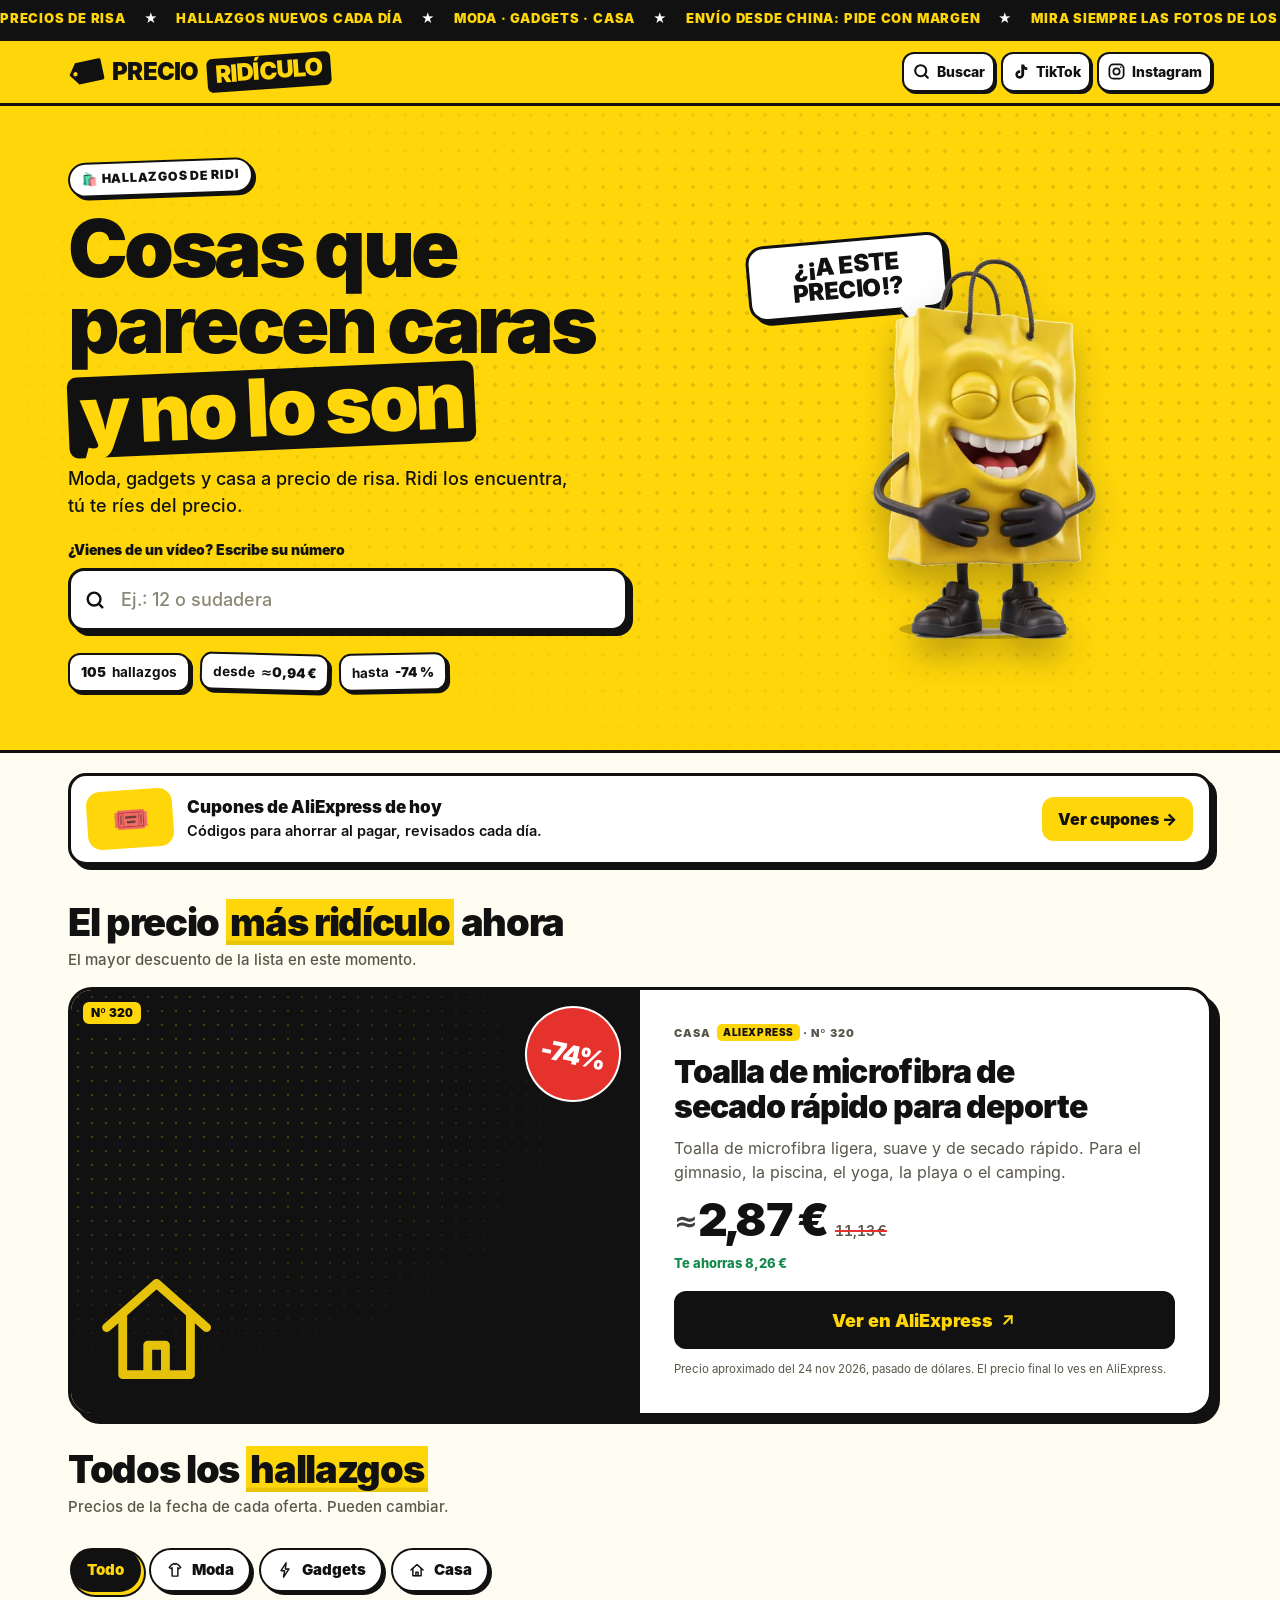
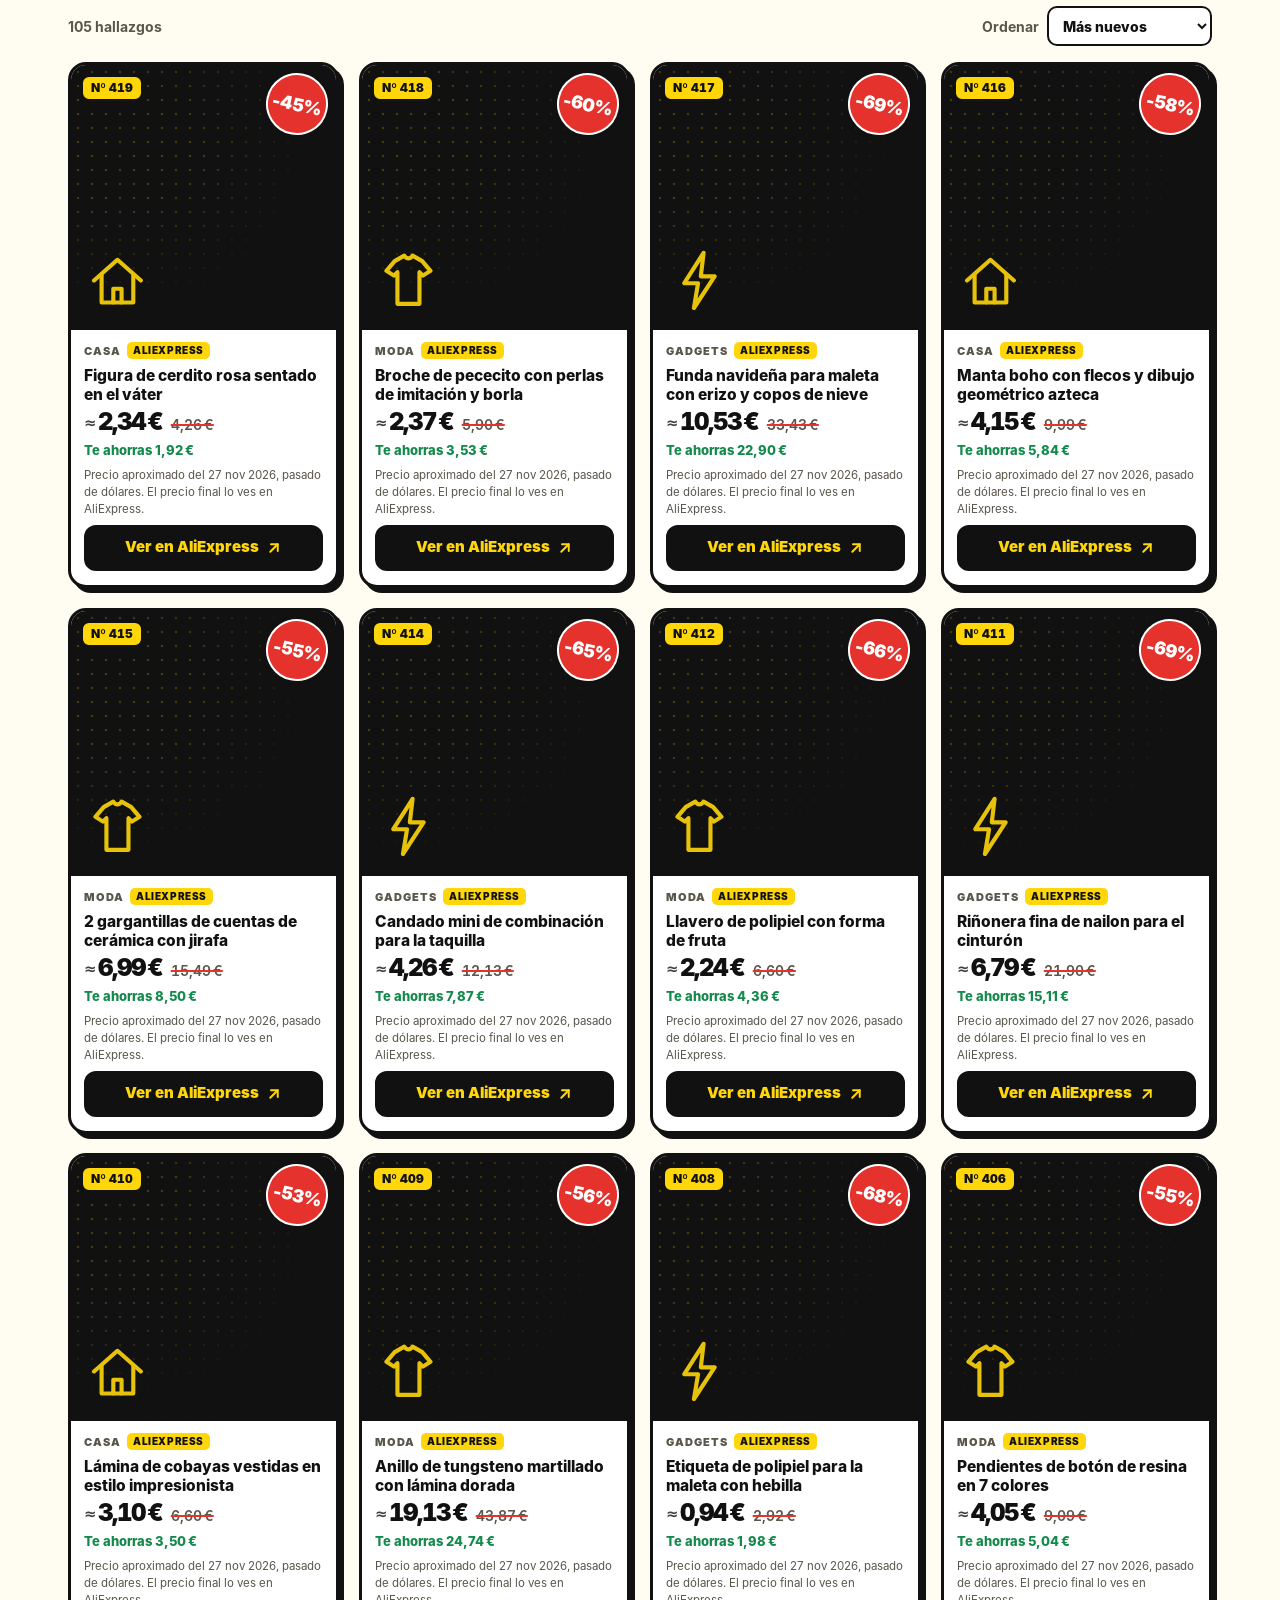
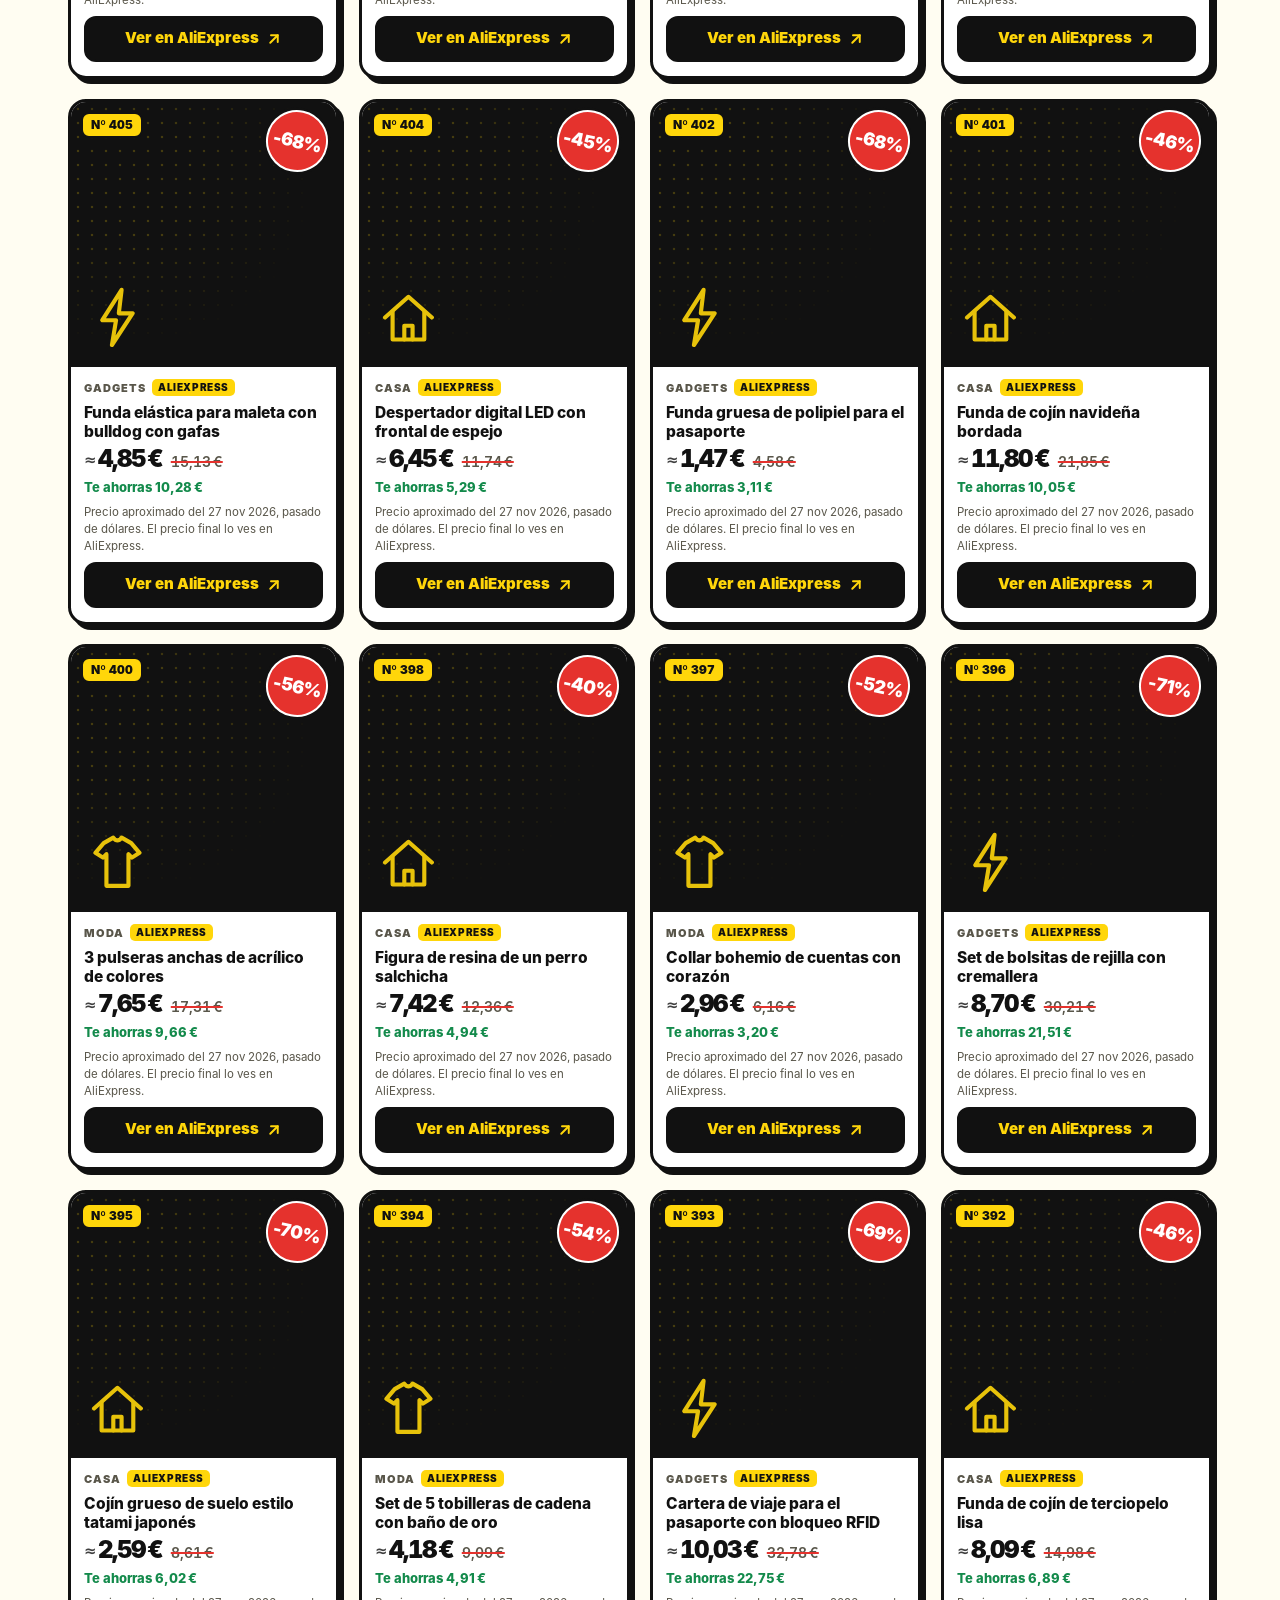
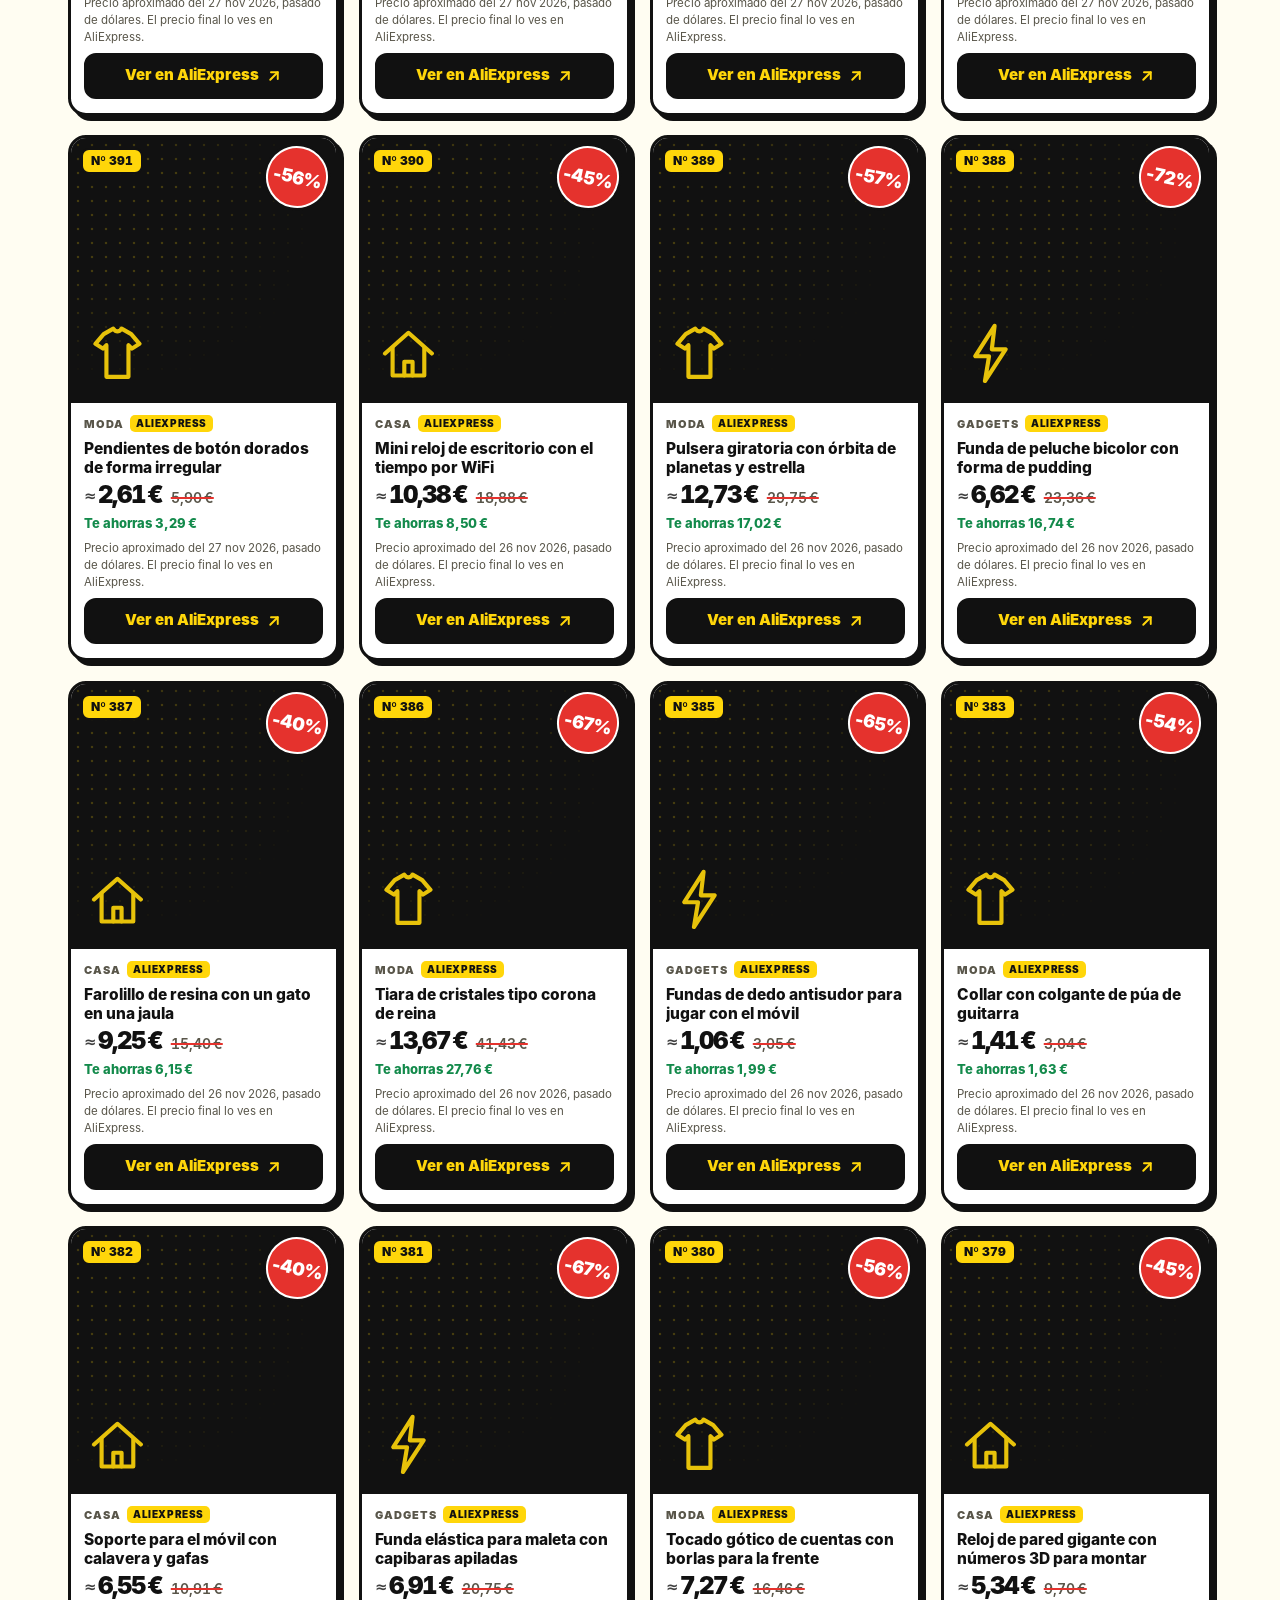
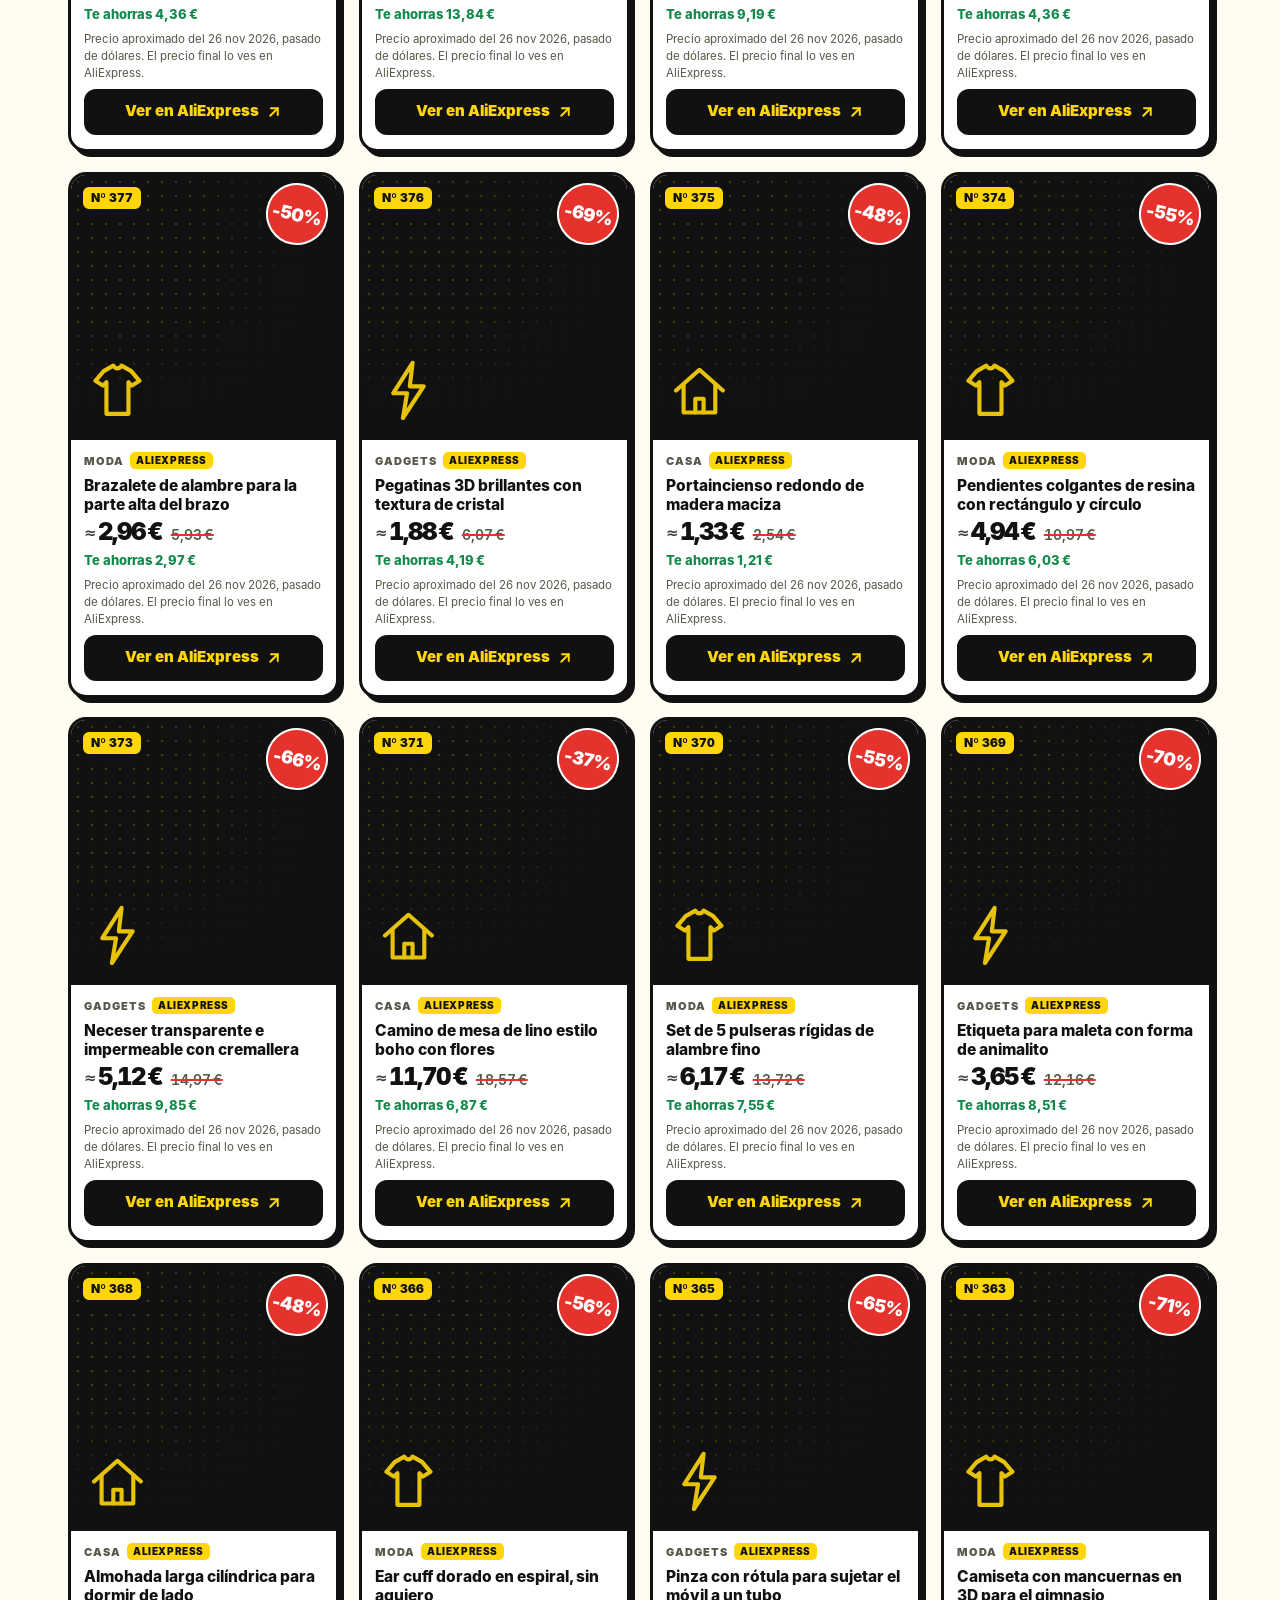
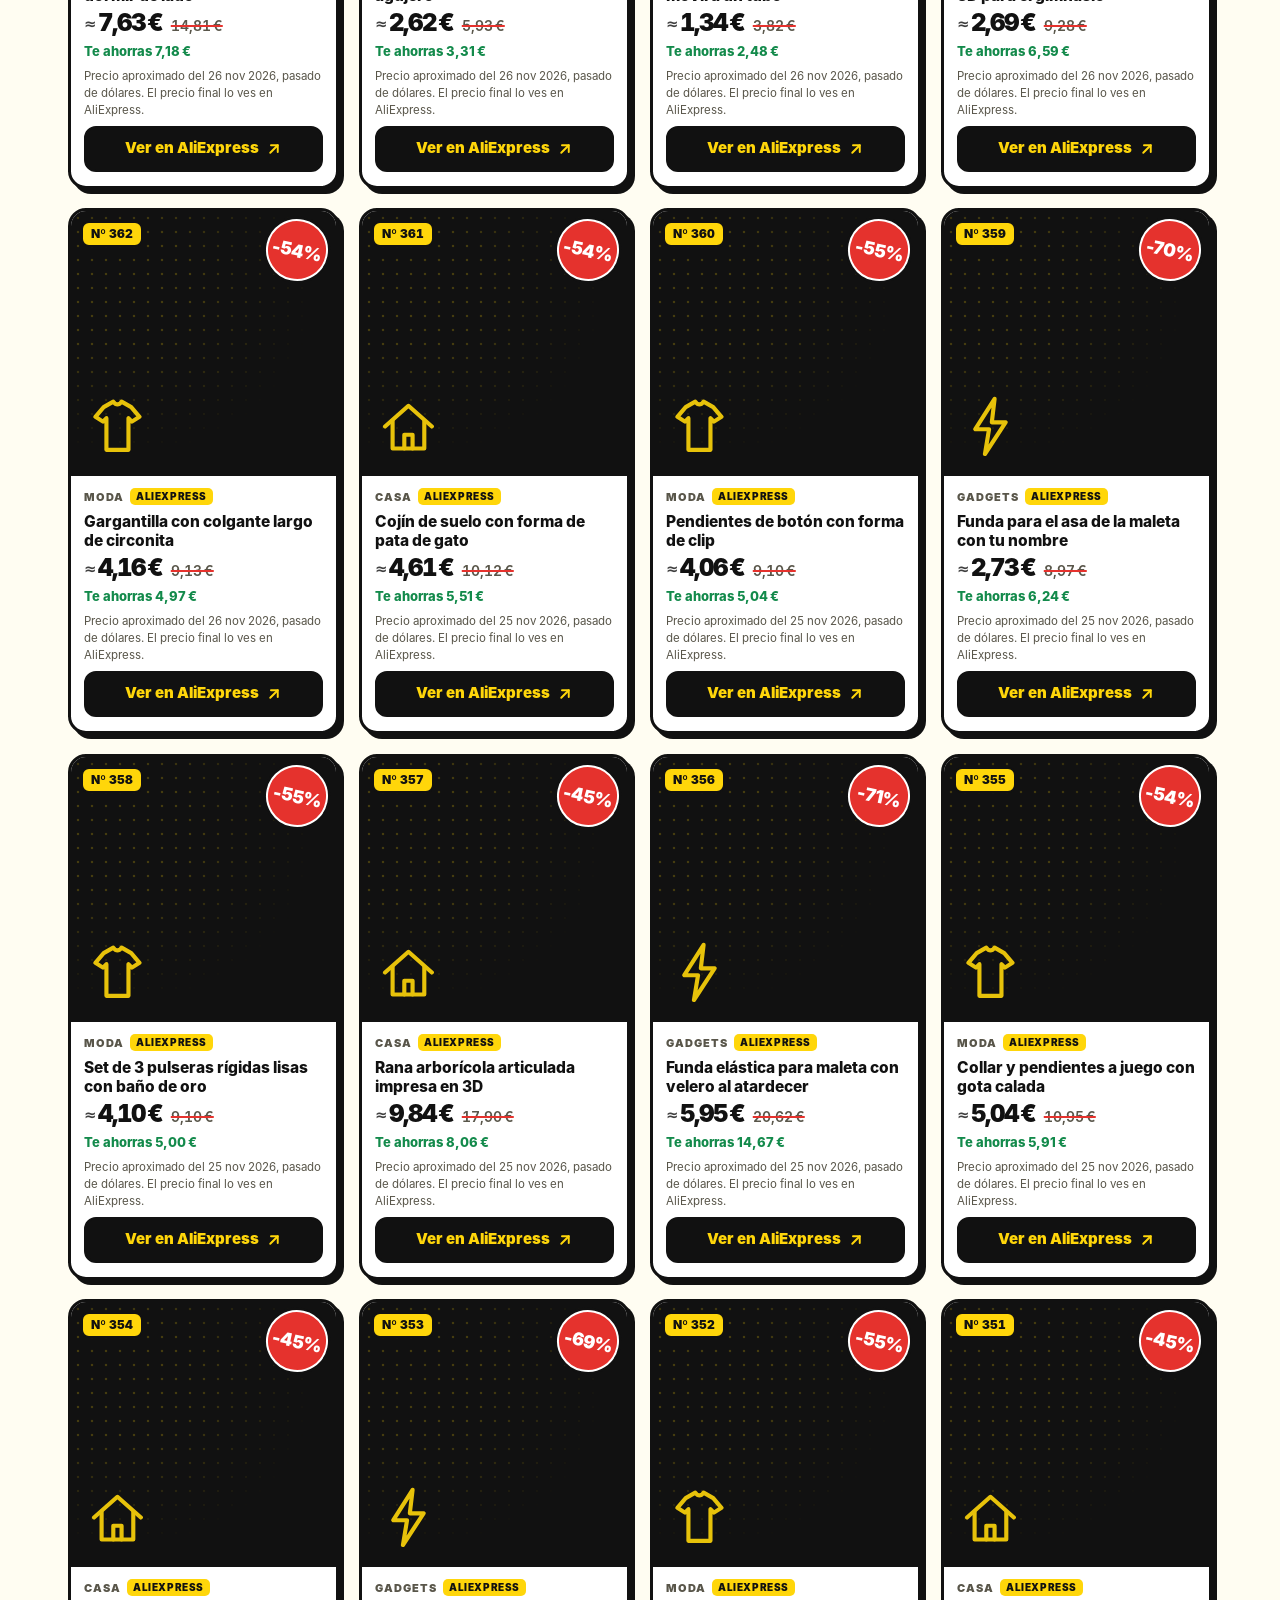
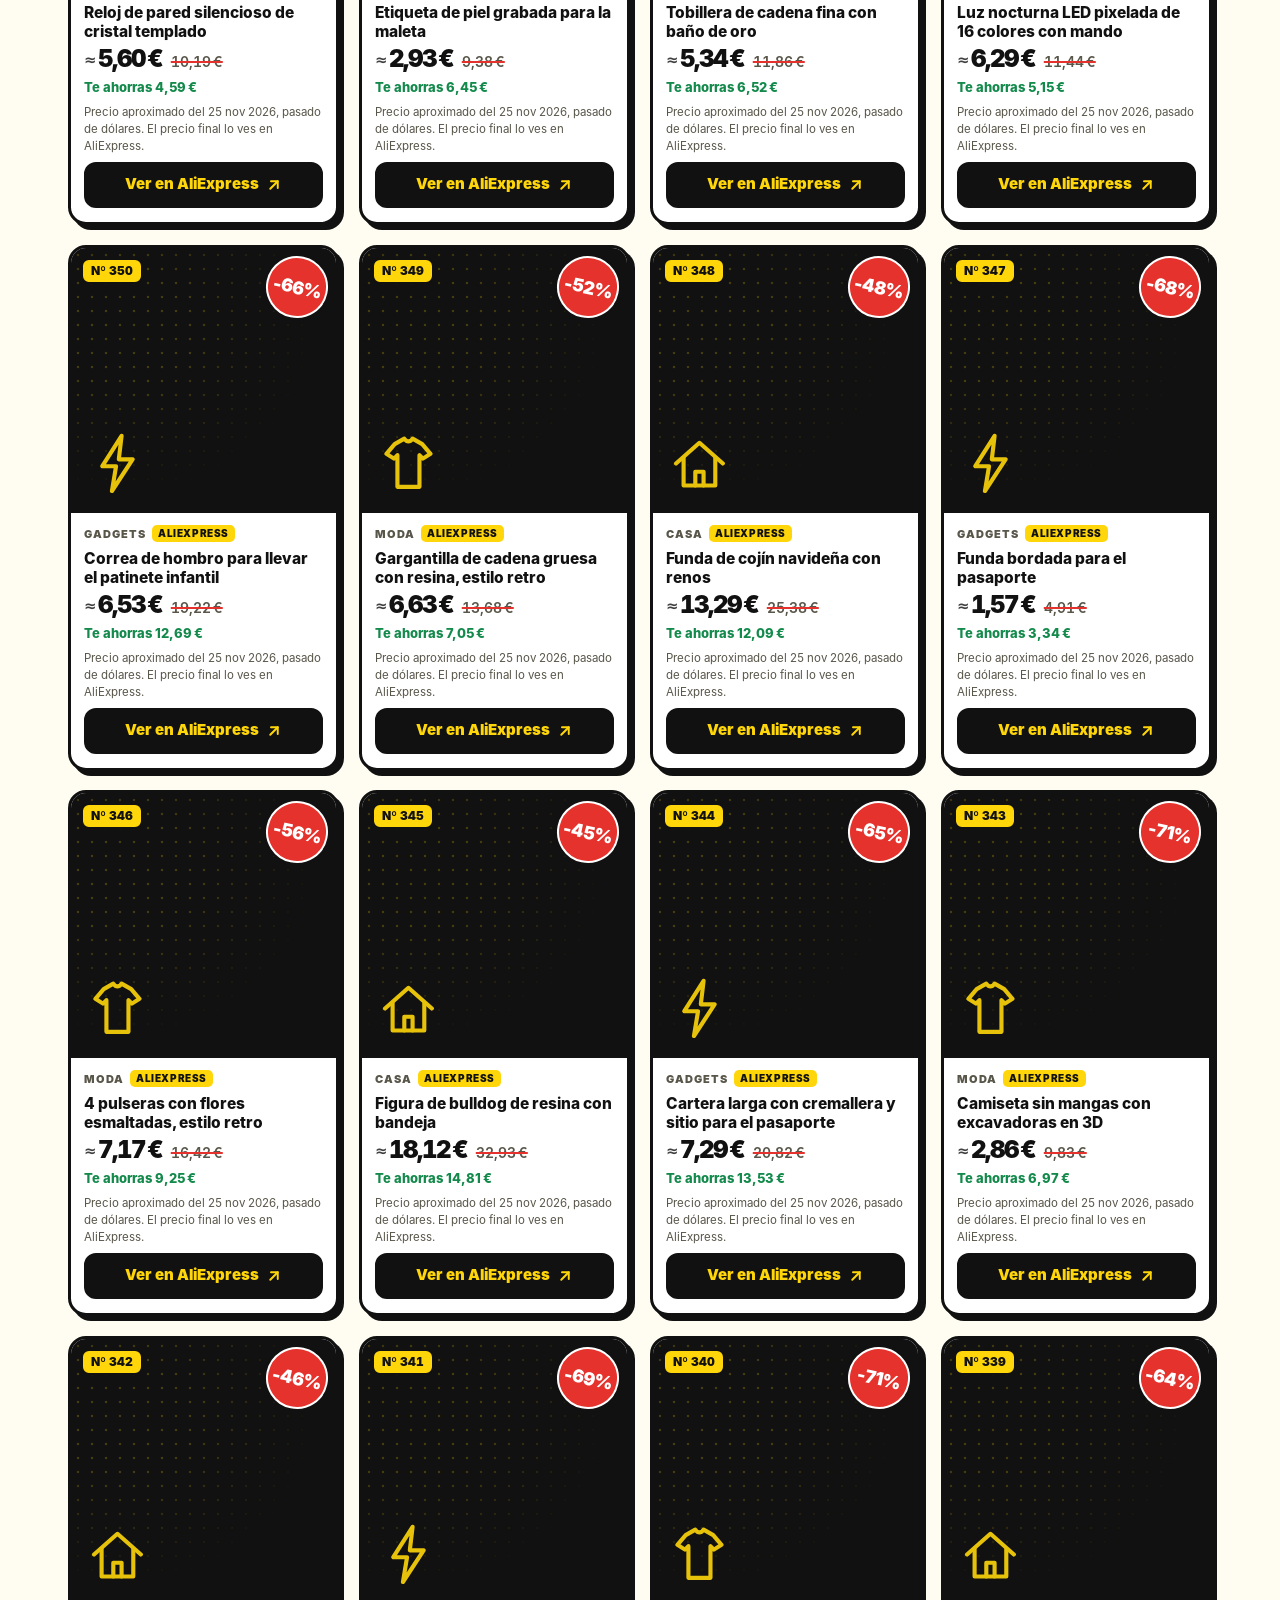
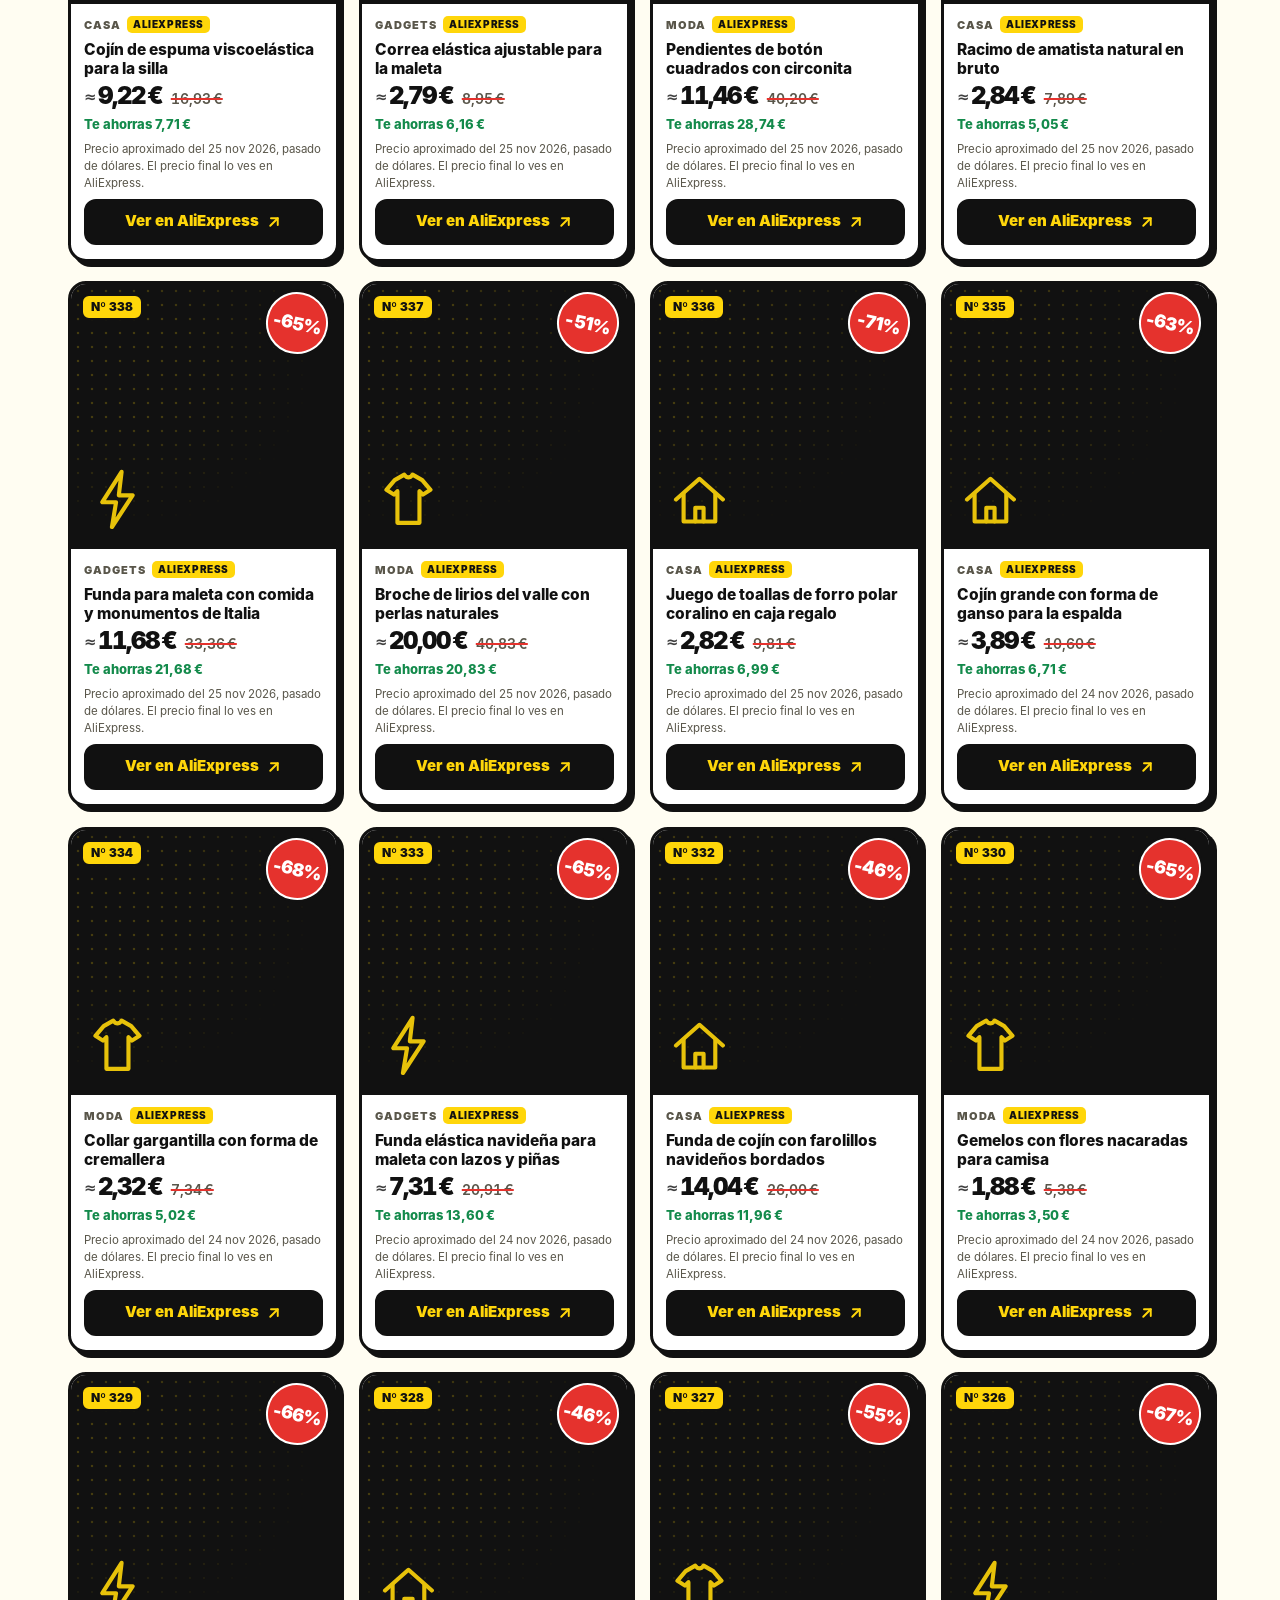
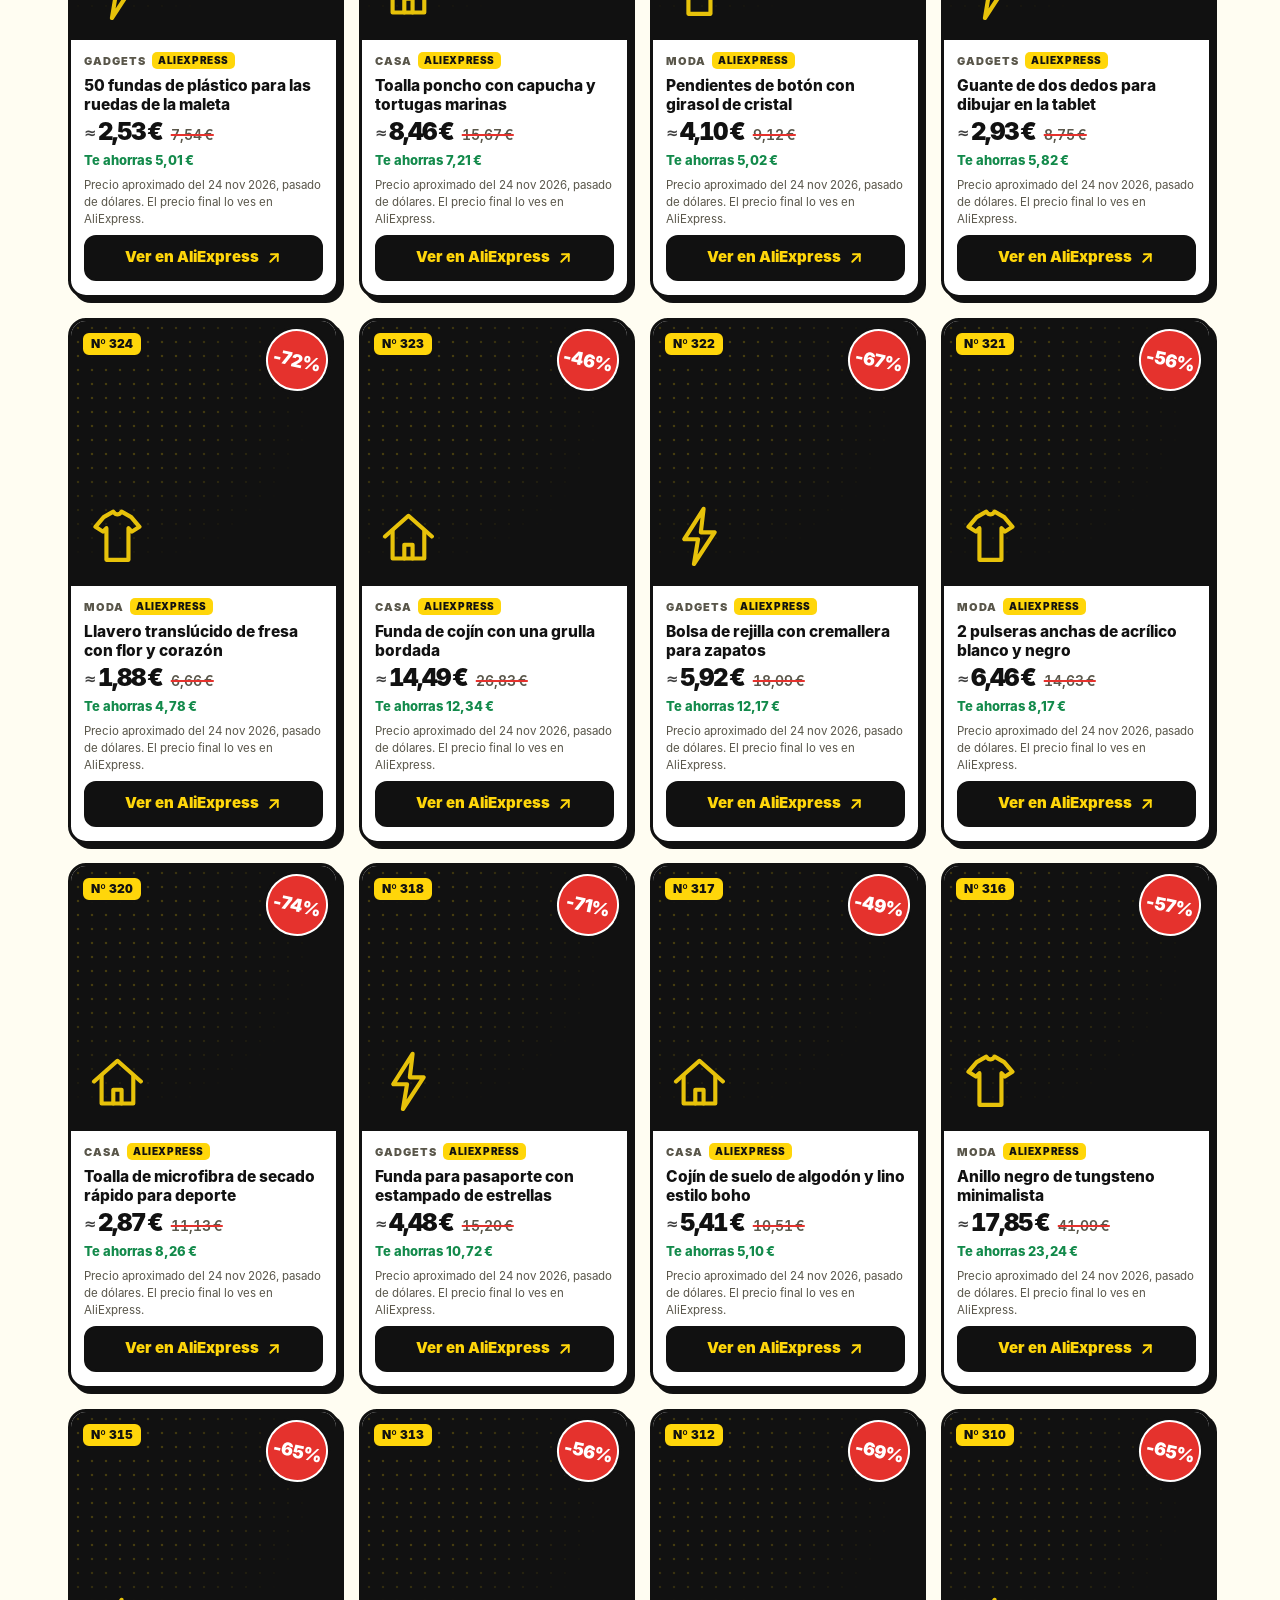
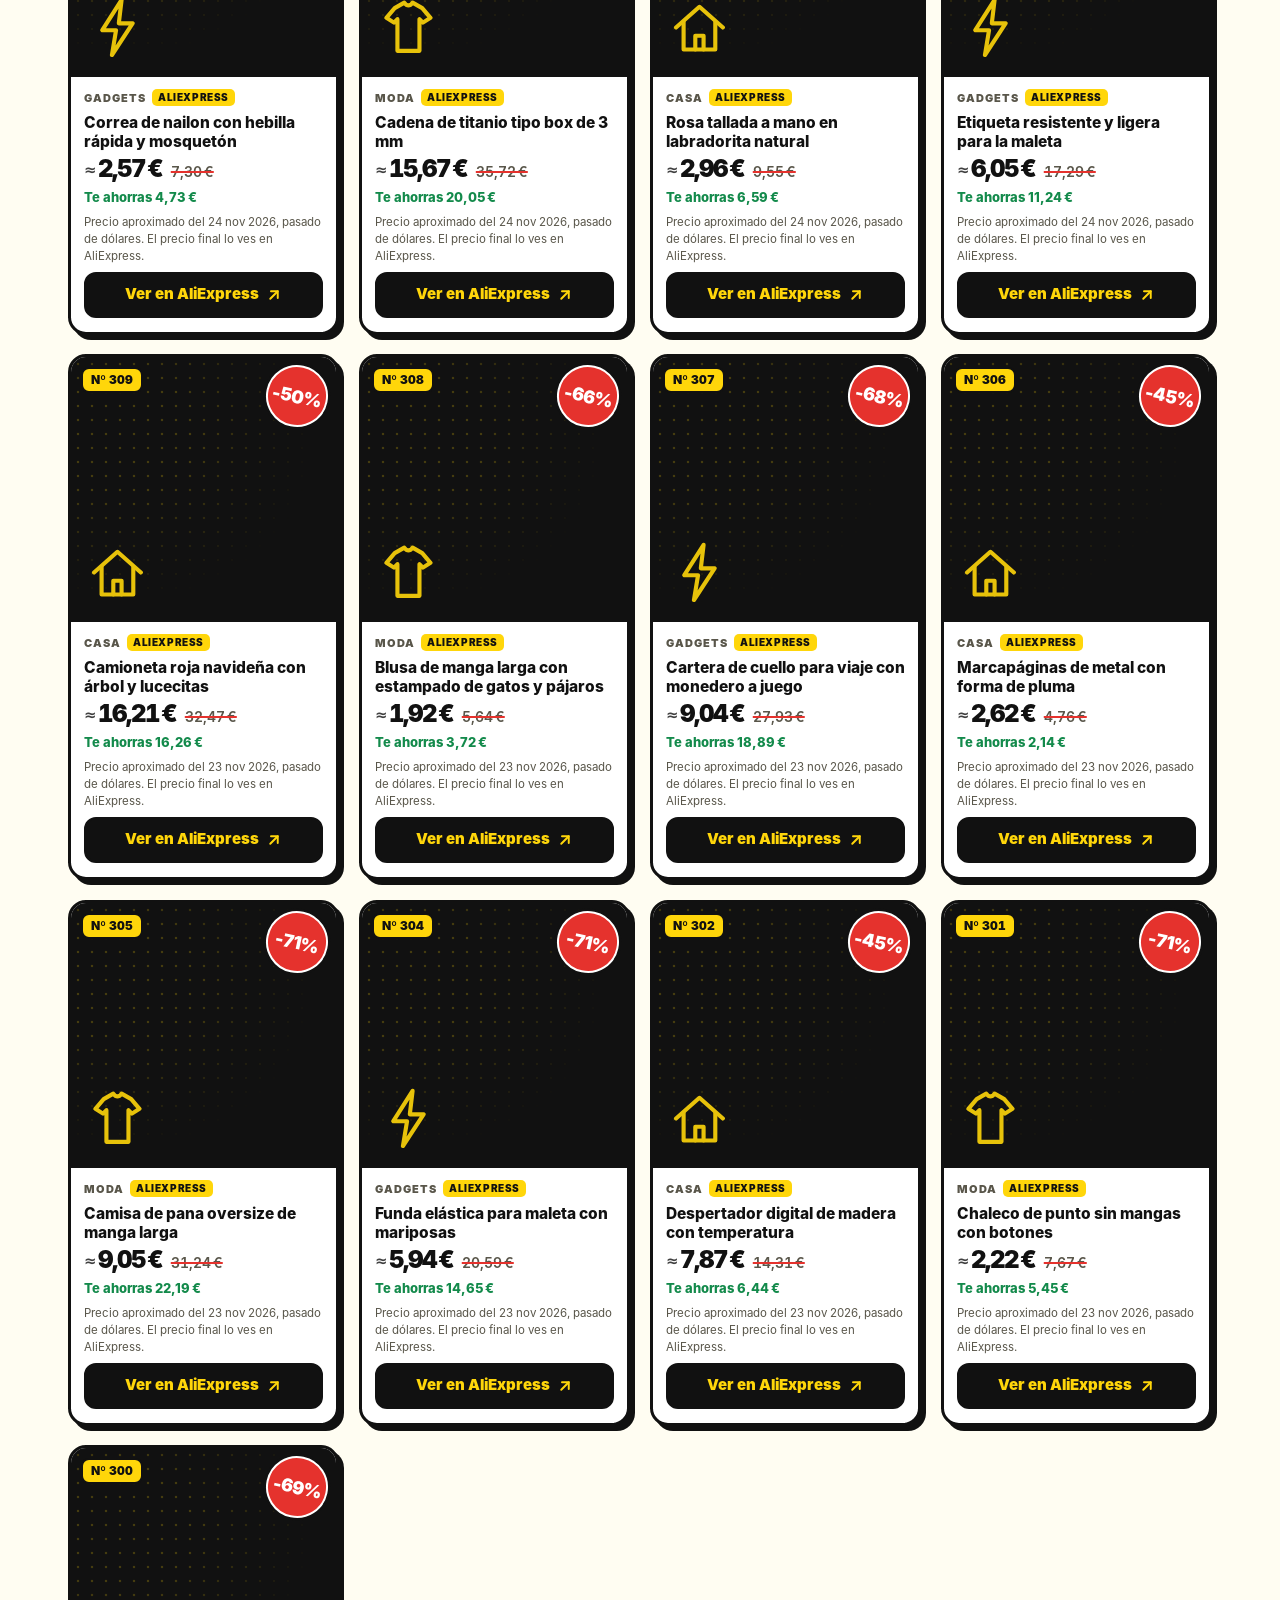
==== commit c8d1fa9e: "Ofertas del 2026-11-27 Co-Authored-By: Claude Opus 5.5 <noreply@anthropic.com> Claude-Session: https" ====
--- a/index.html
+++ b/index.html
@@ -388,6 +388,35 @@
 // solo_web: true → la oferta sale en la web pero no en Telegram, pines ni vídeos (Joom, hasta que su gestor lo apruebe)
 // Borra las de ejemplo cuando pongas las tuyas.
 const OFERTAS = [
+  { numero: 419, producto: "Figura de cerdito rosa sentado en el váter", categoria: "Casa", tienda: "AliExpress", aprox: true, precio: 2.34, antes: 4.26, descripcion: "Figurita divertida de un cerdito rosa sentado en el váter para decorar la casa, la oficina o el coche. Un regalo de broma para un amigo.", enlace: "https://rzekl.com/g/1e8d114494994f380ebb16525dc3e8/?ulp=https%3A%2F%2Fs.click.aliexpress.com%2Fdeep_link.htm%3Faff_short_key%3D_c3s1yQkJ%26dl_target_url%3Dhttps%253A%252F%252Fwww.aliexpress.com%252Fitem%252F1005012591742056.html%253Fpdp_npi%253D6%252540dis%252521USD%2525214.67%2525212.57%252521%252521%25252131.00%25252117.05%252521%2525402141315917957311266416116e0d0e%25252112000058793850274%252521affd%252521%252521%252521%2525211%2525210%252521%26hot_product%3D1&i=5&f_id=50003&subid=web", imagen: "https://ae-pic-a1.aliexpress-media.com/kf/S42a730cbe7f34913aa7f4b5602ca91d9j.jpg", fecha: "2026-11-27", ali_id: "1005012591742056" },
+  { numero: 418, producto: "Broche de pececito con perlas de imitación y borla", categoria: "Moda", tienda: "AliExpress", aprox: true, precio: 2.37, antes: 5.9, descripcion: "Broche de metal con forma de pececito, perlas de imitación y una borla, de estilo vintage. Para la solapa de una chaqueta o de un abrigo.", enlace: "https://rzekl.com/g/1e8d114494994f380ebb16525dc3e8/?ulp=https%3A%2F%2Fs.click.aliexpress.com%2Fdeep_link.htm%3Faff_short_key%3D_c3s1yQkJ%26dl_target_url%3Dhttps%253A%252F%252Fwww.aliexpress.com%252Fitem%252F1005012262090603.html%253Fpdp_npi%253D6%252540dis%252521USD%2525216.48%2525212.60%252521%252521%2525216.48%2525212.60%252521%252540214114e317957322021044338e0e44%25252112000057908342226%252521affd%252521%252521%252521%2525211%2525210%252521%26hot_product%3D1&i=5&f_id=50003&subid=web", imagen: "https://ae-pic-a1.aliexpress-media.com/kf/Sd03a7e5fe79d4d89a91b6a739115ec1bI.jpg", fecha: "2026-11-27", ali_id: "1005012262090603" },
+  { numero: 417, producto: "Funda navideña para maleta con erizo y copos de nieve", categoria: "Gadgets", tienda: "AliExpress", aprox: true, precio: 10.53, antes: 33.43, descripcion: "Funda elástica con un erizo navideño y copos de nieve que protege la maleta del polvo y de los arañazos.", enlace: "https://rzekl.com/g/1e8d114494994f380ebb16525dc3e8/?ulp=https%3A%2F%2Fs.click.aliexpress.com%2Fdeep_link.htm%3Faff_short_key%3D_c3s1yQkJ%26dl_target_url%3Dhttps%253A%252F%252Fwww.aliexpress.com%252Fitem%252F1005013540738982.html%253Fpdp_npi%253D6%252540dis%252521USD%25252136.69%25252111.56%252521%252521%252521243.00%25252176.57%252521%2525402102f1cd17956487373986907e1060%25252112000061381465500%252521affd%252521%252521%252521%2525211%2525210%252521%26hot_product%3D0&i=5&f_id=50002&subid=web", imagen: "https://ae-pic-a1.aliexpress-media.com/kf/S46579cb2fb764cd1837287afbd39b2930.jpg", fecha: "2026-11-27", ali_id: "1005013540738982" },
+  { numero: 416, producto: "Manta boho con flecos y dibujo geométrico azteca", categoria: "Casa", tienda: "AliExpress", aprox: true, precio: 4.15, antes: 9.99, descripcion: "Manta de estilo boho con dibujos geométricos aztecas y flecos, para el sofá o la cama. Para taparse en las tardes de invierno.", enlace: "https://rzekl.com/g/1e8d114494994f380ebb16525dc3e8/?ulp=https%3A%2F%2Fs.click.aliexpress.com%2Fdeep_link.htm%3Faff_short_key%3D_c3s1yQkJ%26dl_target_url%3Dhttps%253A%252F%252Fwww.aliexpress.com%252Fitem%252F1005013140934931.html%253Fpdp_npi%253D6%252540dis%252521USD%25252110.96%2525214.55%252521%252521%25252172.70%25252130.22%252521%2525402151fce817957331878254341e0e0a%25252112000060320367070%252521affd%252521%252521%252521%2525211%2525210%252521%26hot_product%3D1&i=5&f_id=50003&subid=web", imagen: "https://ae-pic-a1.aliexpress-media.com/kf/Sf6f5e30445aa40a09dbc6b28945678a2o.jpg", fecha: "2026-11-27", ali_id: "1005013140934931" },
+  { numero: 415, producto: "2 gargantillas de cuentas de cerámica con jirafa", categoria: "Moda", tienda: "AliExpress", aprox: true, precio: 6.99, antes: 15.49, descripcion: "Dos gargantillas de cuentas de cerámica en rojo y verde con un colgante de jirafa, para llevarlas juntas. De estilo boho.", enlace: "https://rzekl.com/g/1e8d114494994f380ebb16525dc3e8/?ulp=https%3A%2F%2Fs.click.aliexpress.com%2Fdeep_link.htm%3Faff_short_key%3D_c3s1yQkJ%26dl_target_url%3Dhttps%253A%252F%252Fwww.aliexpress.com%252Fitem%252F1005013045577400.html%253Fpdp_npi%253D6%252540dis%252521USD%25252117.00%2525217.67%252521%252521%25252117.00%2525217.67%252521%252540210152bd17957322772783090e0d02%25252112000060162306301%252521affd%252521%252521%252521%2525211%2525210%252521%26hot_product%3D1&i=5&f_id=50003&subid=web", imagen: "https://ae-pic-a1.aliexpress-media.com/kf/Sc92ae87cb8914da4b5f239d3c85f3107z.jpg", fecha: "2026-11-27", ali_id: "1005013045577400" },
+  { numero: 414, producto: "Candado mini de combinación para la taquilla", categoria: "Gadgets", tienda: "AliExpress", aprox: true, precio: 4.26, antes: 12.13, descripcion: "Candado pequeño de aleación que se abre con combinación, sin llave, y que también sirve de llavero. Para la taquilla del gimnasio, la residencia o la mochila.", enlace: "https://rzekl.com/g/1e8d114494994f380ebb16525dc3e8/?ulp=https%3A%2F%2Fs.click.aliexpress.com%2Fdeep_link.htm%3Faff_short_key%3D_c3s1yQkJ%26dl_target_url%3Dhttps%253A%252F%252Fwww.aliexpress.com%252Fitem%252F1005013647376268.html%253Fpdp_npi%253D6%252540dis%252521USD%25252113.31%2525214.67%252521%252521%25252188.16%25252130.94%252521%252540214114e317956487677707762e0dc0%25252112000061771406446%252521affd%252521%252521%252521%2525211%2525210%252521%26hot_product%3D0&i=5&f_id=50002&subid=web", imagen: "https://ae-pic-a1.aliexpress-media.com/kf/Sff1efe500d15491594195aae0de628f8y.jpg", fecha: "2026-11-27", ali_id: "1005013647376268" },
+  { numero: 413, producto: "Cucharilla de café dorada con forma de corona", categoria: "Casa", tienda: "Joom", precio: 2.94, descripcion: "Cucharilla de acero inoxidable dorada con una doble corona en el mango. Para el café, el té, la tarta o el helado.", enlace: "https://xnmik.com/g/k1grq9wd9g994f380ebbbe0d510ed1/?f_id=24374&ulp=https%3A%2F%2Fwww.joom.com%2Fes%2Fproducts%2F67aeab1269003001355d1526%3Fcurrency%3DEUR%26utm_productid%3D67aeab1269003001355d1526%26utm_freeze_token%3DeyJraWQiOiJ2MSIsInR5cCI6IkpXVCIsImFsZyI6IkVTMjU2In0.eyJleHAiOjE3OTYzNDc3MDgsInIiOiJFUyIsImMiOiJFVVIiLCJ2Ijp0cnVlLCJwcyI6W3sicCI6IjY3YWVhYjEyNjkwMDMwMDEzNTVkMTUyNiIsInYiOiI2N2FlYWIxMjY5MDAzMDg1MzU1ZDE1MjgiLCJjIjoyLjk0fV19.Y2aQF980niRErAD_DE0aqyI13u0DO7i72T19gYVrbHwn-t9hrjnNN3Ihr4ccQhpT1ehPlGMoF2Uj7T01nhtKhg%26variant_id%3D67aeab1269003085355d1528%26gsAttrs%3DeyJyZWdpb24iOiJFUyJ9%26country%3DES%26utm_audienceid%3Dadvertising_web_admitad_2d%26utm_feed_id%3D935622805573705349%26utm_feed_date%3D2026-11-27&subid=web", imagen: "https://img.joomcdn.net/252931ac24907e390771cbf79bb1a2c057a215da_original.jpeg", fecha: "2026-11-27", joom_id: "67aeab1269003001355d1526", hasta: "2026-12-04", solo_web: true },
+  { numero: 412, producto: "Llavero de polipiel con forma de fruta", categoria: "Moda", tienda: "AliExpress", aprox: true, precio: 2.24, antes: 6.6, descripcion: "Llavero colgante de polipiel con forma de fruta en versión dibujo. Para las llaves o para colgarlo del bolso.", enlace: "https://rzekl.com/g/1e8d114494994f380ebb16525dc3e8/?ulp=https%3A%2F%2Fs.click.aliexpress.com%2Fdeep_link.htm%3Faff_short_key%3D_c3s1yQkJ%26dl_target_url%3Dhttps%253A%252F%252Fwww.aliexpress.com%252Fitem%252F1005010589984040.html%253Fpdp_npi%253D6%252540dis%252521USD%2525217.24%2525212.46%252521%252521%25252148.00%25252116.32%252521%2525402140da8b17957322262392417e0d52%25252112000052912254529%252521affd%252521%252521%252521%2525211%2525210%252521%26hot_product%3D1&i=5&f_id=50003&subid=web", imagen: "https://ae-pic-a1.aliexpress-media.com/kf/S32470d0f8a21434897de9ba2e1979ca20.jpg", fecha: "2026-11-27", ali_id: "1005010589984040" },
+  { numero: 411, producto: "Riñonera fina de nailon para el cinturón", categoria: "Gadgets", tienda: "AliExpress", aprox: true, precio: 6.79, antes: 21.9, descripcion: "Riñonera fina y compacta de nailon que se pasa por el cinturón. Para llevar lo básico de viaje o en el día a día.", enlace: "https://rzekl.com/g/1e8d114494994f380ebb16525dc3e8/?ulp=https%3A%2F%2Fs.click.aliexpress.com%2Fdeep_link.htm%3Faff_short_key%3D_c3s1yQkJ%26dl_target_url%3Dhttps%253A%252F%252Fwww.aliexpress.com%252Fitem%252F1005013271967501.html%253Fpdp_npi%253D6%252540dis%252521USD%25252124.04%2525217.45%252521%252521%252521159.21%25252149.36%252521%2525400b8ded7b17956487640201021e1083%25252112000060685957661%252521affd%252521%252521%252521%2525211%2525210%252521%26hot_product%3D0&i=5&f_id=50002&subid=web", imagen: "https://ae-pic-a1.aliexpress-media.com/kf/S978fd56eff884560be255b9ef8723d26g.jpg", fecha: "2026-11-27", ali_id: "1005013271967501" },
+  { numero: 410, producto: "Lámina de cobayas vestidas en estilo impresionista", categoria: "Casa", tienda: "AliExpress", aprox: true, precio: 3.1, antes: 6.6, descripcion: "Lámina en lienzo con cobayas vestidas pintadas al estilo impresionista. Para decorar el salón o regalar a quien tenga cobayas.", enlace: "https://rzekl.com/g/1e8d114494994f380ebb16525dc3e8/?ulp=https%3A%2F%2Fs.click.aliexpress.com%2Fdeep_link.htm%3Faff_short_key%3D_c3s1yQkJ%26dl_target_url%3Dhttps%253A%252F%252Fwww.aliexpress.com%252Fitem%252F1005004078464582.html%253Fpdp_npi%253D6%252540dis%252521USD%2525217.24%2525213.40%252521%252521%2525217.24%2525213.40%252521%2525402140d36217957310042765572e0fde%25252112000027968027389%252521affd%252521%252521%252521%2525211%2525210%252521%26hot_product%3D1&i=5&f_id=50003&subid=web", imagen: "https://ae-pic-a1.aliexpress-media.com/kf/U9239c782021d49cc887d42dbbafe652en.jpg", fecha: "2026-11-27", ali_id: "1005004078464582" },
+  { numero: 409, producto: "Anillo de tungsteno martillado con lámina dorada", categoria: "Moda", tienda: "AliExpress", aprox: true, precio: 19.13, antes: 43.87, descripcion: "Anillo de carburo de tungsteno de 8 mm con acabado martillado y una lámina dorada incrustada. Como alianza o como anillo para todos los días.", enlace: "https://rzekl.com/g/1e8d114494994f380ebb16525dc3e8/?ulp=https%3A%2F%2Fs.click.aliexpress.com%2Fdeep_link.htm%3Faff_short_key%3D_c3s1yQkJ%26dl_target_url%3Dhttps%253A%252F%252Fwww.aliexpress.com%252Fitem%252F1005009322221353.html%253Fpdp_npi%253D6%252540dis%252521USD%25252148.15%25252120.99%252521%252521%252521319.30%252521139.18%252521%2525402140da8b17957318489503642e0f40%25252112000048746333392%252521affd%252521%252521%252521%2525211%2525210%252521%26hot_product%3D1&i=5&f_id=50003&subid=web", imagen: "https://ae-pic-a1.aliexpress-media.com/kf/A3fd9255edc104711a2c50bccfb92cbfc1.jpg", fecha: "2026-11-27", ali_id: "1005009322221353" },
+  { numero: 408, producto: "Etiqueta de polipiel para la maleta con hebilla", categoria: "Gadgets", tienda: "AliExpress", aprox: true, precio: 0.94, antes: 2.92, descripcion: "Etiqueta de polipiel con hebilla ajustable y tarjeta para el nombre y la dirección. Para reconocer la maleta en el aeropuerto.", enlace: "https://rzekl.com/g/1e8d114494994f380ebb16525dc3e8/?ulp=https%3A%2F%2Fs.click.aliexpress.com%2Fdeep_link.htm%3Faff_short_key%3D_c3s1yQkJ%26dl_target_url%3Dhttps%253A%252F%252Fwww.aliexpress.com%252Fitem%252F1005013646122613.html%253Fpdp_npi%253D6%252540dis%252521USD%2525213.21%2525211.03%252521%252521%25252121.24%2525216.80%252521%2525402102f1cd17956487569598100e1060%25252112000061766776712%252521affd%252521%252521%252521%2525211%2525210%252521%26hot_product%3D0&i=5&f_id=50002&subid=web", imagen: "https://ae-pic-a1.aliexpress-media.com/kf/S6e5f7fd200ae4b97884b453a93e156den.jpg", fecha: "2026-11-27", ali_id: "1005013646122613" },
+  { numero: 407, producto: "Candelabro de troncos de madera apilados", categoria: "Casa", tienda: "Joom", precio: 4.91, descripcion: "Portavelas decorativo de troncos de madera apilados, que también puede hacer de macetero. Tamaño mediano.", enlace: "https://xnmik.com/g/k1grq9wd9g994f380ebbbe0d510ed1/?f_id=24374&ulp=https%3A%2F%2Fwww.joom.com%2Fes%2Fproducts%2F67aeadb369003001355d522c%3Fcurrency%3DEUR%26utm_productid%3D67aeadb369003001355d522c%26utm_freeze_token%3DeyJraWQiOiJ2MSIsInR5cCI6IkpXVCIsImFsZyI6IkVTMjU2In0.eyJleHAiOjE3OTYzNDc3MDgsInIiOiJFUyIsImMiOiJFVVIiLCJ2Ijp0cnVlLCJwcyI6W3sicCI6IjY3YWVhZGIzNjkwMDMwMDEzNTVkNTIyYyIsInYiOiI2N2FlYWRiMzY5MDAzMDg1MzU1ZDUyMmYiLCJjIjo0LjkxfV19.98XXjAbch3jtxY6Zh95c9VTJyvi93W93mU27jMXitQhDBFFuWjy6pOJV2c2kZZ0u3t66y--TQ37dEPYa9SV8xA%26variant_id%3D67aeadb369003085355d522f%26gsAttrs%3DeyJyZWdpb24iOiJFUyJ9%26country%3DES%26utm_audienceid%3Dadvertising_web_admitad_2d%26utm_feed_id%3D935622805573705349%26utm_feed_date%3D2026-11-27&subid=web", imagen: "https://img.joomcdn.net/ad0647fd5f142f703e352c04fec1163944e84c92_original.jpeg", fecha: "2026-11-27", joom_id: "67aeadb369003001355d522c", hasta: "2026-12-04", solo_web: true },
+  { numero: 406, producto: "Pendientes de botón de resina en 7 colores", categoria: "Moda", tienda: "AliExpress", aprox: true, precio: 4.05, antes: 9.09, descripcion: "Pendientes de botón de resina teñida de estilo retro y bohemio, de acero inoxidable con baño de oro. Hay 7 colores para elegir.", enlace: "https://rzekl.com/g/1e8d114494994f380ebb16525dc3e8/?ulp=https%3A%2F%2Fs.click.aliexpress.com%2Fdeep_link.htm%3Faff_short_key%3D_c3s1yQkJ%26dl_target_url%3Dhttps%253A%252F%252Fwww.aliexpress.com%252Fitem%252F1005012943507889.html%253Fpdp_npi%253D6%252540dis%252521USD%2525219.98%2525214.45%252521%252521%2525219.98%2525214.45%252521%2525402101611117957323953544700e0fa3%25252112000059845920956%252521affd%252521%252521%252521%2525211%2525210%252521%26hot_product%3D1&i=5&f_id=50003&subid=web", imagen: "https://ae-pic-a1.aliexpress-media.com/kf/S69faff6c95464d659f6b254282d50f8d5.jpg", fecha: "2026-11-27", ali_id: "1005012943507889" },
+  { numero: 405, producto: "Funda elástica para maleta con bulldog con gafas", categoria: "Gadgets", tienda: "AliExpress", aprox: true, precio: 4.85, antes: 15.13, descripcion: "Funda elástica con un bulldog francés con gafas de sol que protege la maleta del polvo y de los arañazos. Para maletas de 18 a 32 pulgadas.", enlace: "https://rzekl.com/g/1e8d114494994f380ebb16525dc3e8/?ulp=https%3A%2F%2Fs.click.aliexpress.com%2Fdeep_link.htm%3Faff_short_key%3D_c3s1yQkJ%26dl_target_url%3Dhttps%253A%252F%252Fwww.aliexpress.com%252Fitem%252F1005009640557117.html%253Fpdp_npi%253D6%252540dis%252521USD%25252116.61%2525215.32%252521%252521%252521110.00%25252135.20%252521%2525400b8ded7b17956487528848160e1083%25252112000049725689736%252521affd%252521%252521%252521%2525211%2525210%252521%26hot_product%3D0&i=5&f_id=50002&subid=web", imagen: "https://ae-pic-a1.aliexpress-media.com/kf/S3bc99307f62d4cb69004c175bebe5ec1D.jpg", fecha: "2026-11-27", ali_id: "1005009640557117" },
+  { numero: 404, producto: "Despertador digital LED con frontal de espejo", categoria: "Casa", tienda: "AliExpress", aprox: true, precio: 6.45, antes: 11.74, descripcion: "Reloj despertador digital silencioso con números LED grandes y frontal de espejo. Para la mesita de noche o el escritorio.", enlace: "https://rzekl.com/g/1e8d114494994f380ebb16525dc3e8/?ulp=https%3A%2F%2Fs.click.aliexpress.com%2Fdeep_link.htm%3Faff_short_key%3D_c3s1yQkJ%26dl_target_url%3Dhttps%253A%252F%252Fwww.aliexpress.com%252Fitem%252F1005012761854854.html%253Fpdp_npi%253D6%252540dis%252521USD%25252112.88%2525217.08%252521%252521%25252185.44%25252146.99%252521%2525402102f1cd17957309850707132e0d6a%25252112000059249857484%252521affd%252521%252521%252521%2525211%2525210%252521%26hot_product%3D1&i=5&f_id=50003&subid=web", imagen: "https://ae-pic-a1.aliexpress-media.com/kf/S18f7460c3708420995e235f2850e85b4O.jpg", fecha: "2026-11-27", ali_id: "1005012761854854" },
+  { numero: 403, producto: "Cepillo de pelo plegable de bolsillo", categoria: "Moda", tienda: "Joom", precio: 2.89, descripcion: "Cepillo para el pelo en negro que se pliega y cabe en un bolsillo. Para llevarlo en el bolso o de viaje.", enlace: "https://xnmik.com/g/k1grq9wd9g994f380ebbbe0d510ed1/?f_id=24374&ulp=https%3A%2F%2Fwww.joom.com%2Fes%2Fproducts%2F62d65f31da5c820138b7e09e%3Fcurrency%3DEUR%26utm_productid%3D62d65f31da5c820138b7e09e%26utm_freeze_token%3DeyJraWQiOiJ2MSIsInR5cCI6IkpXVCIsImFsZyI6IkVTMjU2In0.eyJleHAiOjE3OTYzNDc3MDgsInIiOiJFUyIsImMiOiJFVVIiLCJ2Ijp0cnVlLCJwcyI6W3sicCI6IjYyZDY1ZjMxZGE1YzgyMDEzOGI3ZTA5ZSIsInYiOiI2MmQ2NWYzMWRhNWM4MjcwMzhiN2UwYTAiLCJjIjoyLjg5fV19.5Meqt3ddpqBbZMkBsJIWnPJH07qP8SA1c3q4go_SKhNP30c3akBHl6ZLBngdWQnZBOC6yS_SvB1IIIH3MAVIVw%26variant_id%3D62d65f31da5c827038b7e0a0%26gsAttrs%3DeyJyZWdpb24iOiJFUyJ9%26country%3DES%26utm_audienceid%3Dadvertising_web_admitad_2d%26utm_feed_id%3D935622805573705349%26utm_feed_date%3D2026-11-27&subid=web", imagen: "https://img.joomcdn.net/b94875b46dffff0661841cad7e96083c3979a28b_original.jpeg", fecha: "2026-11-27", joom_id: "62d65f31da5c820138b7e09e", hasta: "2026-12-04", solo_web: true },
+  { numero: 402, producto: "Funda gruesa de polipiel para el pasaporte", categoria: "Gadgets", tienda: "AliExpress", aprox: true, precio: 1.47, antes: 4.58, descripcion: "Funda de polipiel gruesa para el pasaporte con sitio para tarjetas. Para llevar los documentos juntos cuando vas de viaje.", enlace: "https://rzekl.com/g/1e8d114494994f380ebb16525dc3e8/?ulp=https%3A%2F%2Fs.click.aliexpress.com%2Fdeep_link.htm%3Faff_short_key%3D_c3s1yQkJ%26dl_target_url%3Dhttps%253A%252F%252Fwww.aliexpress.com%252Fitem%252F1005013670094617.html%253Fpdp_npi%253D6%252540dis%252521USD%2525215.03%2525211.61%252521%252521%25252133.31%25252110.66%252521%252540210152bd17956488663872432e1094%25252112000061838828531%252521affd%252521%252521%252521%2525211%2525210%252521%26hot_product%3D0&i=5&f_id=50002&subid=web", imagen: "https://ae-pic-a1.aliexpress-media.com/kf/Sf8797ee8c2fb462b8a1199cffc94f1d8u.jpg", fecha: "2026-11-27", ali_id: "1005013670094617" },
+  { numero: 401, producto: "Funda de cojín navideña bordada", categoria: "Casa", tienda: "AliExpress", aprox: true, precio: 11.8, antes: 21.85, descripcion: "Funda de cojín con bordado de Navidad para el sofá o la cama. Para decorar el salón estas fiestas.", enlace: "https://rzekl.com/g/1e8d114494994f380ebb16525dc3e8/?ulp=https%3A%2F%2Fs.click.aliexpress.com%2Fdeep_link.htm%3Faff_short_key%3D_c3s1yQkJ%26dl_target_url%3Dhttps%253A%252F%252Fwww.aliexpress.com%252Fitem%252F1005010545661695.html%253Fpdp_npi%253D6%252540dis%252521USD%25252123.98%25252112.95%252521%252521%252521159.00%25252185.86%252521%2525402141315917957328617658219e0d92%25252112000052768640048%252521affd%252521%252521%252521%2525211%2525210%252521%26hot_product%3D1&i=5&f_id=50003&subid=web", imagen: "https://ae-pic-a1.aliexpress-media.com/kf/Sc3ff13a9ec7f469e843905386bc33198g.jpg", fecha: "2026-11-27", ali_id: "1005010545661695" },
+  { numero: 400, producto: "3 pulseras anchas de acrílico de colores", categoria: "Moda", tienda: "AliExpress", aprox: true, precio: 7.65, antes: 17.31, descripcion: "Tres pulseras rígidas y anchas de acrílico y resina de colores, de estilo bohemio, para llevarlas juntas.", enlace: "https://rzekl.com/g/1e8d114494994f380ebb16525dc3e8/?ulp=https%3A%2F%2Fs.click.aliexpress.com%2Fdeep_link.htm%3Faff_short_key%3D_c3s1yQkJ%26dl_target_url%3Dhttps%253A%252F%252Fwww.aliexpress.com%252Fitem%252F1005013045469139.html%253Fpdp_npi%253D6%252540dis%252521USD%25252119.00%2525218.40%252521%252521%25252119.00%2525218.40%252521%2525402140d36217957318309577232e0f5a%25252112000060115093399%252521affd%252521%252521%252521%2525211%2525210%252521%26hot_product%3D1&i=5&f_id=50003&subid=web", imagen: "https://ae-pic-a1.aliexpress-media.com/kf/S5e8da558dd9d433790e38768c9b92ffeR.jpg", fecha: "2026-11-27", ali_id: "1005013045469139" },
+  { numero: 399, producto: "Enrollador para recoger los cables de auriculares", categoria: "Gadgets", tienda: "Joom", precio: 3.79, descripcion: "Carrete en negro para enrollar y recoger los cables de los auriculares, también en el coche.", enlace: "https://xnmik.com/g/k1grq9wd9g994f380ebbbe0d510ed1/?f_id=24374&ulp=https%3A%2F%2Fwww.joom.com%2Fes%2Fproducts%2F6836bad9556236019af6b24f%3Fcurrency%3DEUR%26utm_productid%3D6836bad9556236019af6b24f%26utm_freeze_token%3DeyJraWQiOiJ2MSIsInR5cCI6IkpXVCIsImFsZyI6IkVTMjU2In0.eyJleHAiOjE3OTYzNDc3MDgsInIiOiJFUyIsImMiOiJFVVIiLCJ2Ijp0cnVlLCJwcyI6W3sicCI6IjY4MzZiYWQ5NTU2MjM2MDE5YWY2YjI0ZiIsInYiOiI2ODM2YmFkOTU1NjIzNjUzOWFmNmIyNTEiLCJjIjozLjc5fV19.i7XXYD3NilEyxMm4GJt1WmEUcSGA_yHYw2cuCwblqUzbvqRbccMa6k0d5ZYX-NXmu7VLjeVVLsCEq_6dJVg4ZA%26variant_id%3D6836bad9556236539af6b251%26gsAttrs%3DeyJyZWdpb24iOiJFUyJ9%26country%3DES%26utm_audienceid%3Dadvertising_web_admitad_2d%26utm_feed_id%3D935622805573705349%26utm_feed_date%3D2026-11-27&subid=web", imagen: "https://img.joomcdn.net/173acb03a24027931147baf529451791d3f6ce91_original.jpeg", fecha: "2026-11-27", joom_id: "6836bad9556236019af6b24f", hasta: "2026-12-04", solo_web: true },
+  { numero: 398, producto: "Figura de resina de un perro salchicha", categoria: "Casa", tienda: "AliExpress", aprox: true, precio: 7.42, antes: 12.36, descripcion: "Escultura de resina de un perro salchicha de estilo minimalista para una estantería o una mesa. Para quien adora a los teckels.", enlace: "https://rzekl.com/g/1e8d114494994f380ebb16525dc3e8/?ulp=https%3A%2F%2Fs.click.aliexpress.com%2Fdeep_link.htm%3Faff_short_key%3D_c3s1yQkJ%26dl_target_url%3Dhttps%253A%252F%252Fwww.aliexpress.com%252Fitem%252F1005013632781053.html%253Fpdp_npi%253D6%252540dis%252521USD%25252113.57%2525218.14%252521%252521%25252190.00%25252154.00%252521%252540212a7b8d17957313592054200e0d78%25252112000061702021530%252521affd%252521%252521%252521%2525211%2525210%252521%26hot_product%3D1&i=5&f_id=50003&subid=web", imagen: "https://ae-pic-a1.aliexpress-media.com/kf/Sdb72d9f2d0b54fed8069df5ffca40c09n.jpg", fecha: "2026-11-27", ali_id: "1005013632781053" },
+  { numero: 397, producto: "Collar bohemio de cuentas con corazón", categoria: "Moda", tienda: "AliExpress", aprox: true, precio: 2.96, antes: 6.16, descripcion: "Collar de cuentas de estilo bohemio con un colgante de corazón. Para una boda, una fiesta o el día a día.", enlace: "https://rzekl.com/g/1e8d114494994f380ebb16525dc3e8/?ulp=https%3A%2F%2Fs.click.aliexpress.com%2Fdeep_link.htm%3Faff_short_key%3D_c3s1yQkJ%26dl_target_url%3Dhttps%253A%252F%252Fwww.aliexpress.com%252Fitem%252F1005010248829531.html%253Fpdp_npi%253D6%252540dis%252521USD%2525216.76%2525213.25%252521%252521%2525216.76%2525213.25%252521%2525402140f89017957327566697163e0ef8%25252112000051674094831%252521affd%252521%252521%252521%2525211%2525210%252521%26hot_product%3D1&i=5&f_id=50003&subid=web", imagen: "https://ae-pic-a1.aliexpress-media.com/kf/S6b90bbf0dbd04c2fa67e400cf45fa709x.jpg", fecha: "2026-11-27", ali_id: "1005010248829531" },
+  { numero: 396, producto: "Set de bolsitas de rejilla con cremallera", categoria: "Gadgets", tienda: "AliExpress", aprox: true, precio: 8.7, antes: 30.21, descripcion: "Juego de bolsitas pequeñas de rejilla transpirable con cremallera para organizar la maleta o las cosas de cada día.", enlace: "https://rzekl.com/g/1e8d114494994f380ebb16525dc3e8/?ulp=https%3A%2F%2Fs.click.aliexpress.com%2Fdeep_link.htm%3Faff_short_key%3D_c3s1yQkJ%26dl_target_url%3Dhttps%253A%252F%252Fwww.aliexpress.com%252Fitem%252F1005013628286580.html%253Fpdp_npi%253D6%252540dis%252521USD%25252133.16%2525219.55%252521%252521%252521219.58%25252163.25%252521%2525402102f1cd17956487376884854e10e3%25252112000061698066836%252521affd%252521%252521%252521%2525211%2525210%252521%26hot_product%3D0&i=5&f_id=50002&subid=web", imagen: "https://ae-pic-a1.aliexpress-media.com/kf/S858b7e545341481fbe00c398920d1dd7f.jpg", fecha: "2026-11-27", ali_id: "1005013628286580" },
+  { numero: 395, producto: "Cojín grueso de suelo estilo tatami japonés", categoria: "Casa", tienda: "AliExpress", aprox: true, precio: 2.59, antes: 8.61, descripcion: "Cojín grueso de asiento, cuadrado o redondo, al estilo de los tatamis japoneses. Para sentarse en el suelo, en la silla de la oficina o en el sofá.", enlace: "https://rzekl.com/g/1e8d114494994f380ebb16525dc3e8/?ulp=https%3A%2F%2Fs.click.aliexpress.com%2Fdeep_link.htm%3Faff_short_key%3D_c3s1yQkJ%26dl_target_url%3Dhttps%253A%252F%252Fwww.aliexpress.com%252Fitem%252F1005013668676310.html%253Fpdp_npi%253D6%252540dis%252521USD%2525219.45%2525212.84%252521%252521%25252162.66%25252118.80%252521%2525402141149b17957328706096965e0e62%25252112000061835278200%252521affd%252521%252521%252521%2525211%2525210%252521%26hot_product%3D1&i=5&f_id=50003&subid=web", imagen: "https://ae-pic-a1.aliexpress-media.com/kf/Sad57ed1851ec47d38dd74956da62feffU.jpg", fecha: "2026-11-27", ali_id: "1005013668676310" },
+  { numero: 394, producto: "Set de 5 tobilleras de cadena con baño de oro", categoria: "Moda", tienda: "AliExpress", aprox: true, precio: 4.18, antes: 9.09, descripcion: "Cinco tobilleras de acero inoxidable con baño de oro de 18 quilates y cadena tipo cubana, resistentes al agua. Para la playa o el verano.", enlace: "https://rzekl.com/g/1e8d114494994f380ebb16525dc3e8/?ulp=https%3A%2F%2Fs.click.aliexpress.com%2Fdeep_link.htm%3Faff_short_key%3D_c3s1yQkJ%26dl_target_url%3Dhttps%253A%252F%252Fwww.aliexpress.com%252Fitem%252F1005013316093453.html%253Fpdp_npi%253D6%252540dis%252521USD%2525219.98%2525214.59%252521%252521%2525219.98%2525214.59%252521%2525402141149b17957322900082244e0ee6%25252112000060810069211%252521affd%252521%252521%252521%2525211%2525210%252521%26hot_product%3D1&i=5&f_id=50003&subid=web", imagen: "https://ae-pic-a1.aliexpress-media.com/kf/S9c2343376aad460c95fdbeb7e3a3c57a0.jpg", fecha: "2026-11-27", ali_id: "1005013316093453" },
+  { numero: 393, producto: "Cartera de viaje para el pasaporte con bloqueo RFID", categoria: "Gadgets", tienda: "AliExpress", aprox: true, precio: 10.03, antes: 32.78, descripcion: "Cartera de polipiel para el pasaporte, las tarjetas y la tarjeta de embarque, con correa de muñeca y bloqueo RFID.", enlace: "https://rzekl.com/g/1e8d114494994f380ebb16525dc3e8/?ulp=https%3A%2F%2Fs.click.aliexpress.com%2Fdeep_link.htm%3Faff_short_key%3D_c3s1yQkJ%26dl_target_url%3Dhttps%253A%252F%252Fwww.aliexpress.com%252Fitem%252F1005013576949134.html%253Fpdp_npi%253D6%252540dis%252521USD%25252135.98%25252111.01%252521%252521%252521238.30%25252172.94%252521%2525402151fce817956487371977792e0f75%25252112000061571252235%252521affd%252521%252521%252521%2525211%2525210%252521%26hot_product%3D0&i=5&f_id=50002&subid=web", imagen: "https://ae-pic-a1.aliexpress-media.com/kf/S867fe5d8833548e8abebd5fc9dbaa5d2M.jpg", fecha: "2026-11-27", ali_id: "1005013576949134" },
+  { numero: 392, producto: "Funda de cojín de terciopelo lisa", categoria: "Casa", tienda: "AliExpress", aprox: true, precio: 8.09, antes: 14.98, descripcion: "Funda de cojín de terciopelo de sarga en un color liso, de estilo moderno y sencillo. Para el sofá del salón o la cama.", enlace: "https://rzekl.com/g/1e8d114494994f380ebb16525dc3e8/?ulp=https%3A%2F%2Fs.click.aliexpress.com%2Fdeep_link.htm%3Faff_short_key%3D_c3s1yQkJ%26dl_target_url%3Dhttps%253A%252F%252Fwww.aliexpress.com%252Fitem%252F1005010578355980.html%253Fpdp_npi%253D6%252540dis%252521USD%25252116.44%2525218.88%252521%252521%252521109.00%25252158.86%252521%2525402141315917957328780216700e0d50%25252112000056746187428%252521affd%252521%252521%252521%2525211%2525210%252521%26hot_product%3D1&i=5&f_id=50003&subid=web", imagen: "https://ae-pic-a1.aliexpress-media.com/kf/S5332777e7834471c8f5e7b5a9f4b7c19x.jpg", fecha: "2026-11-27", ali_id: "1005010578355980" },
+  { numero: 391, producto: "Pendientes de botón dorados de forma irregular", categoria: "Moda", tienda: "AliExpress", aprox: true, precio: 2.61, antes: 5.9, descripcion: "Pendientes de botón de metal dorado con formas geométricas irregulares. Para llevarlos a diario.", enlace: "https://rzekl.com/g/1e8d114494994f380ebb16525dc3e8/?ulp=https%3A%2F%2Fs.click.aliexpress.com%2Fdeep_link.htm%3Faff_short_key%3D_c3s1yQkJ%26dl_target_url%3Dhttps%253A%252F%252Fwww.aliexpress.com%252Fitem%252F1005013450829831.html%253Fpdp_npi%253D6%252540dis%252521USD%2525216.48%2525212.86%252521%252521%2525216.48%2525212.86%252521%25254021013cc017957326891503286e0e16%25252112000061216728438%252521affd%252521%252521%252521%2525211%2525210%252521%26hot_product%3D1&i=5&f_id=50003&subid=web", imagen: "https://ae-pic-a1.aliexpress-media.com/kf/Se97fe00dd27b4379be40e0f33f2f8ffb7.jpg", fecha: "2026-11-27", ali_id: "1005013450829831" },
   { numero: 390, producto: "Mini reloj de escritorio con el tiempo por WiFi", categoria: "Casa", tienda: "AliExpress", aprox: true, precio: 10.38, antes: 18.88, descripcion: "Pequeño reloj digital de escritorio con pantalla IPS que se conecta por WiFi y muestra el tiempo. Un gadget curioso para decorar la mesa.", enlace: "https://rzekl.com/g/1e8d114494994f380ebb16525dc3e8/?ulp=https%3A%2F%2Fs.click.aliexpress.com%2Fdeep_link.htm%3Faff_short_key%3D_c3s1yQkJ%26dl_target_url%3Dhttps%253A%252F%252Fwww.aliexpress.com%252Fitem%252F1005012761686220.html%253Fpdp_npi%253D6%252540dis%252521USD%25252120.64%25252111.35%252521%252521%252521136.71%25252175.19%252521%2525402140d36217956449859577954e0c44%25252112000059249203460%252521affd%252521%252521%252521%2525211%2525210%252521%26hot_product%3D1&i=5&f_id=50003&subid=web", imagen: "https://ae-pic-a1.aliexpress-media.com/kf/S81c99737a36340499a2b37cd79d3b62fc.jpg", fecha: "2026-11-26", ali_id: "1005012761686220" },
   { numero: 389, producto: "Pulsera giratoria con órbita de planetas y estrella", categoria: "Moda", tienda: "AliExpress", aprox: true, precio: 12.73, antes: 29.75, descripcion: "Pulsera de plata 925 con baño de oro y diseño retro de una órbita planetaria con estrella que gira. Un detalle original para regalar.", enlace: "https://rzekl.com/g/1e8d114494994f380ebb16525dc3e8/?ulp=https%3A%2F%2Fs.click.aliexpress.com%2Fdeep_link.htm%3Faff_short_key%3D_c3s1yQkJ%26dl_target_url%3Dhttps%253A%252F%252Fwww.aliexpress.com%252Fitem%252F1005012853080905.html%253Fpdp_npi%253D6%252540dis%252521USD%25252132.53%25252113.92%252521%252521%252521215.40%25252192.14%252521%2525402102f1cd17956457243866188e0e50%25252112000059539626632%252521affd%252521%252521%252521%2525211%2525210%252521%26hot_product%3D1&i=5&f_id=50003&subid=web", imagen: "https://ae-pic-a1.aliexpress-media.com/kf/S0c9948ef36064dc9b6d94074513e6571n.jpg", fecha: "2026-11-26", ali_id: "1005012853080905" },
   { numero: 388, producto: "Funda de peluche bicolor con forma de pudding", categoria: "Gadgets", tienda: "AliExpress", aprox: true, precio: 6.62, antes: 23.36, descripcion: "Bolsita de peluche blandita y en dos colores que sirve de monedero o para guardar el pasaporte, las tarjetas o una cámara pequeña.", enlace: "https://rzekl.com/g/1e8d114494994f380ebb16525dc3e8/?ulp=https%3A%2F%2Fs.click.aliexpress.com%2Fdeep_link.htm%3Faff_short_key%3D_c3s1yQkJ%26dl_target_url%3Dhttps%253A%252F%252Fwww.aliexpress.com%252Fitem%252F1005013665879174.html%253Fpdp_npi%253D6%252540dis%252521USD%25252125.54%2525217.24%252521%252521%252521169.12%25252147.94%252521%2525400b8ded7b17956487647386239e0f16%25252112000061868920349%252521affd%252521%252521%252521%2525211%2525210%252521%26hot_product%3D0&i=5&f_id=50002&subid=web", imagen: "https://ae-pic-a1.aliexpress-media.com/kf/S81d3405c070d4b508958638c846fff53z.jpg", fecha: "2026-11-26", ali_id: "1005013665879174" },
@@ -479,35 +508,6 @@
   { numero: 302, producto: "Despertador digital de madera con temperatura", categoria: "Casa", tienda: "AliExpress", aprox: true, precio: 7.87, antes: 14.31, descripcion: "Reloj despertador con acabado de madera y números LED que también marca la temperatura. Para la mesilla o el escritorio.", enlace: "https://rzekl.com/g/1e8d114494994f380ebb16525dc3e8/?ulp=https%3A%2F%2Fs.click.aliexpress.com%2Fdeep_link.htm%3Faff_short_key%3D_c3s1yQkJ%26dl_target_url%3Dhttps%253A%252F%252Fwww.aliexpress.com%252Fitem%252F1005012762078446.html%253Fpdp_npi%253D6%252540dis%252521USD%25252115.73%2525218.65%252521%252521%252521104.43%25252157.44%252521%2525402141315917953853759048211e0fa2%25252112000059249819990%252521affd%252521%252521%252521%2525211%2525210%252521%26hot_product%3D1&i=5&f_id=50003&subid=web", imagen: "https://ae-pic-a1.aliexpress-media.com/kf/S9e9d51bc1794462a906d862edc59c6f5R.jpg", fecha: "2026-11-23", ali_id: "1005012762078446" },
   { numero: 301, producto: "Chaleco de punto sin mangas con botones", categoria: "Moda", tienda: "AliExpress", aprox: true, precio: 2.22, antes: 7.67, descripcion: "Chaleco de punto de mujer, ajustado, de cuello redondo y con botones, en color liso. Para llevar solo o encima de una camisa.", enlace: "https://rzekl.com/g/1e8d114494994f380ebb16525dc3e8/?ulp=https%3A%2F%2Fs.click.aliexpress.com%2Fdeep_link.htm%3Faff_short_key%3D_c3s1yQkJ%26dl_target_url%3Dhttps%253A%252F%252Fwww.aliexpress.com%252Fitem%252F1005013338112207.html%253Fpdp_npi%253D6%252540dis%252521USD%2525218.43%2525212.44%252521%252521%25252156.00%25252116.24%252521%2525402141149b17953033462842455e0fac%25252112000060839985737%252521affd%252521%252521%252521%2525211%2525210%252521%26hot_product%3D0&i=5&f_id=50002&subid=web", imagen: "https://ae-pic-a1.aliexpress-media.com/kf/S8e9e94df4eb84583872dbc910f5bd01a8.jpg", fecha: "2026-11-23", ali_id: "1005013338112207" },
   { numero: 300, producto: "Candado pequeño con combinación para la maleta", categoria: "Gadgets", tienda: "AliExpress", aprox: true, precio: 10.03, antes: 32.33, descripcion: "Candado pequeño de combinación para cerrar la maleta, la mochila o el bolso de viaje.", enlace: "https://rzekl.com/g/1e8d114494994f380ebb16525dc3e8/?ulp=https%3A%2F%2Fs.click.aliexpress.com%2Fdeep_link.htm%3Faff_short_key%3D_c3s1yQkJ%26dl_target_url%3Dhttps%253A%252F%252Fwww.aliexpress.com%252Fitem%252F1005013588469758.html%253Fpdp_npi%253D6%252540dis%252521USD%25252135.53%25252111.02%252521%252521%252521235.92%25252173.14%252521%2525400b8ded7b17953031671125096e0ef5%25252112000061601910417%252521affd%252521%252521%252521%2525211%2525210%252521%26hot_product%3D0&i=5&f_id=50002&subid=web", imagen: "https://ae-pic-a1.aliexpress-media.com/kf/S4396f82edb37476fbe3714f0cbc7eef3e.jpg", fecha: "2026-11-23", ali_id: "1005013588469758" },
-  { numero: 299, producto: "Cuervo de obsidiana negra tallado a mano", categoria: "Casa", tienda: "AliExpress", aprox: true, precio: 3.59, antes: 9.96, descripcion: "Figura de un cuervo tallada a mano en obsidiana negra natural. Un adorno curioso para la estantería o el escritorio.", enlace: "https://rzekl.com/g/1e8d114494994f380ebb16525dc3e8/?ulp=https%3A%2F%2Fs.click.aliexpress.com%2Fdeep_link.htm%3Faff_short_key%3D_c3s1yQkJ%26dl_target_url%3Dhttps%253A%252F%252Fwww.aliexpress.com%252Fitem%252F1005012637698672.html%253Fpdp_npi%253D6%252540dis%252521USD%25252110.95%2525213.94%252521%252521%25252172.71%25252126.18%252521%25254021013cc617953851261592193e0e95%25252112000058919356468%252521affd%252521%252521%252521%2525211%2525210%252521%26hot_product%3D1&i=5&f_id=50003&subid=web", imagen: "https://ae-pic-a1.aliexpress-media.com/kf/Se8bacf11a6f148a7a34c7502f359873bl.jpg", fecha: "2026-11-23", ali_id: "1005012637698672" },
-  { numero: 298, producto: "Collar con inicial de cristal y una corona", categoria: "Moda", tienda: "Joom", precio: 2.95, descripcion: "Collar plateado de mujer con un colgante de corona y una letra inicial de cristal, de la A a la Z. Un regalo personal y barato.", enlace: "https://xnmik.com/g/k1grq9wd9g994f380ebbbe0d510ed1/?f_id=24374&ulp=https%3A%2F%2Fwww.joom.com%2Fes%2Fproducts%2F64e6ec8096ffe101087af000%3Fcurrency%3DEUR%26utm_productid%3D64e6ec8096ffe101087af000%26utm_freeze_token%3DeyJraWQiOiJ2MSIsInR5cCI6IkpXVCIsImFsZyI6IkVTMjU2In0.eyJleHAiOjE3OTYwMDE2NjcsInIiOiJFUyIsImMiOiJFVVIiLCJ2Ijp0cnVlLCJwcyI6W3sicCI6IjY0ZTZlYzgwOTZmZmUxMDEwODdhZjAwMCIsInYiOiI2NGU2ZWM4MDk2ZmZlMTA4MDg3YWYwMjciLCJjIjoyLjk1fV19.-DbsJEGzHyAslPt5K9uST4V7pXmZeshhkW-_fXZZJGOXzbO86dno1o_Kbn7HixPXLkK4QDOF0FMesR_rutw-fQ%26variant_id%3D64e6ec8096ffe108087af027%26gsAttrs%3DeyJyZWdpb24iOiJFUyJ9%26country%3DES%26utm_audienceid%3Dadvertising_web_admitad_2d%26utm_feed_id%3D935622805573705349%26utm_feed_date%3D2026-11-23&subid=web", imagen: "https://img.joomcdn.net/44b5731d764494e4d0fbd733bd0d41c0bed4b1d0_original.jpeg", fecha: "2026-11-23", joom_id: "64e6ec8096ffe101087af000", hasta: "2026-11-30", solo_web: true },
-  { numero: 297, producto: "Camisa de franela de cuadros estilo retro", categoria: "Moda", tienda: "AliExpress", aprox: true, precio: 7.73, antes: 24.17, descripcion: "Camisa de mujer de franela de cuadros, de tejido cepillado y corte holgado. Se lleva abrochada o abierta, como una chaqueta ligera.", enlace: "https://rzekl.com/g/1e8d114494994f380ebb16525dc3e8/?ulp=https%3A%2F%2Fs.click.aliexpress.com%2Fdeep_link.htm%3Faff_short_key%3D_c3s1yQkJ%26dl_target_url%3Dhttps%253A%252F%252Fwww.aliexpress.com%252Fitem%252F1005013588200965.html%253Fpdp_npi%253D6%252540dis%252521USD%25252126.56%2525218.50%252521%252521%252521176.39%25252156.44%252521%2525402141315917953033180578881e0d92%25252112000061507553819%252521affd%252521%252521%252521%2525211%2525210%252521%26hot_product%3D0&i=5&f_id=50002&subid=web", imagen: "https://ae-pic-a1.aliexpress-media.com/kf/Se799e4cf50e949ecb48cf6dcf4067ab4D.jpg", fecha: "2026-11-23", ali_id: "1005013588200965" },
-  { numero: 296, producto: "Etiqueta para maleta con estampado de aviones", categoria: "Gadgets", tienda: "AliExpress", aprox: true, precio: 2.73, antes: 9.1, descripcion: "Etiqueta de equipaje con dibujo de aviones y hueco para el nombre y la dirección. Para reconocer tu maleta a la primera.", enlace: "https://rzekl.com/g/1e8d114494994f380ebb16525dc3e8/?ulp=https%3A%2F%2Fs.click.aliexpress.com%2Fdeep_link.htm%3Faff_short_key%3D_c3s1yQkJ%26dl_target_url%3Dhttps%253A%252F%252Fwww.aliexpress.com%252Fitem%252F1005013674730810.html%253Fpdp_npi%253D6%252540dis%252521USD%25252110.00%2525213.00%252521%252521%25252110.00%2525213.00%252521%2525402151fce817953031671238169e0ef1%25252112000061794247465%252521affd%252521%252521%252521%2525211%2525210%252521%26hot_product%3D0&i=5&f_id=50002&subid=web", imagen: "https://ae-pic-a1.aliexpress-media.com/kf/H3fd3218b599b419db08a79404253c2d17.jpg", fecha: "2026-11-23", ali_id: "1005013674730810" },
-  { numero: 295, producto: "Rinoceronte, hipopótamo y elefante de madera tallada", categoria: "Casa", tienda: "AliExpress", aprox: true, precio: 10.11, antes: 16.31, descripcion: "Tres figuritas de madera tallada a mano: un rinoceronte, un hipopótamo y un elefante. Para decorar una estantería o el coche.", enlace: "https://rzekl.com/g/1e8d114494994f380ebb16525dc3e8/?ulp=https%3A%2F%2Fs.click.aliexpress.com%2Fdeep_link.htm%3Faff_short_key%3D_c3s1yQkJ%26dl_target_url%3Dhttps%253A%252F%252Fwww.aliexpress.com%252Fitem%252F1005013604556948.html%253Fpdp_npi%253D6%252540dis%252521USD%25252117.92%25252111.11%252521%252521%252521119.00%25252173.78%252521%2525402151fce817953853544073802e0ffa%25252112000061614290377%252521affd%252521%252521%252521%2525211%2525210%252521%26hot_product%3D1&i=5&f_id=50003&subid=web", imagen: "https://ae-pic-a1.aliexpress-media.com/kf/S49081f1cd0774a61aed65f084c60d43by.jpg", fecha: "2026-11-23", ali_id: "1005013604556948" },
-  { numero: 294, producto: "Jersey de punto de cuello alto", categoria: "Moda", tienda: "AliExpress", aprox: true, precio: 12.82, antes: 37.69, descripcion: "Jersey de mujer de punto, de cuello alto, holgado y en color liso. Un básico para el otoño y el invierno.", enlace: "https://rzekl.com/g/1e8d114494994f380ebb16525dc3e8/?ulp=https%3A%2F%2Fs.click.aliexpress.com%2Fdeep_link.htm%3Faff_short_key%3D_c3s1yQkJ%26dl_target_url%3Dhttps%253A%252F%252Fwww.aliexpress.com%252Fitem%252F1005013472693541.html%253Fpdp_npi%253D6%252540dis%252521USD%25252141.42%25252114.09%252521%252521%252521275.00%25252193.50%252521%2525402141315917953033091968942e0caa%25252112000061210207588%252521affd%252521%252521%252521%2525211%2525210%252521%26hot_product%3D0&i=5&f_id=50002&subid=web", imagen: "https://ae-pic-a1.aliexpress-media.com/kf/Sf62baa8d0b0146d7a311e49b1bf9dfabf.jpg", fecha: "2026-11-23", ali_id: "1005013472693541" },
-  { numero: 293, producto: "Neceser de rejilla para colgar, muy ligero", categoria: "Gadgets", tienda: "AliExpress", aprox: true, precio: 6.84, antes: 19.55, descripcion: "Neceser de viaje de rejilla, de tres niveles, que se cuelga y pesa unos 40 g. Para el gimnasio, el camping o las vacaciones.", enlace: "https://rzekl.com/g/1e8d114494994f380ebb16525dc3e8/?ulp=https%3A%2F%2Fs.click.aliexpress.com%2Fdeep_link.htm%3Faff_short_key%3D_c3s1yQkJ%26dl_target_url%3Dhttps%253A%252F%252Fwww.aliexpress.com%252Fitem%252F1005013609873709.html%253Fpdp_npi%253D6%252540dis%252521USD%25252121.49%2525217.52%252521%252521%252521142.72%25252149.99%252521%2525402141149b17953032208225297e0ddd%25252112000061618467999%252521affd%252521%252521%252521%2525211%2525210%252521%26hot_product%3D0&i=5&f_id=50002&subid=web", imagen: "https://ae-pic-a1.aliexpress-media.com/kf/Sef83cbca78ab4817b708974d27c84a0cI.jpg", fecha: "2026-11-23", ali_id: "1005013609873709" },
-  { numero: 292, producto: "Vinilo de ratoncitos saliendo de su agujero", categoria: "Casa", tienda: "Joom", precio: 3.23, descripcion: "Pegatina de pared de aspecto realista con unos ratoncitos y la entrada de su agujero. Una forma divertida de sorprender a las visitas.", enlace: "https://xnmik.com/g/k1grq9wd9g994f380ebbbe0d510ed1/?f_id=24374&ulp=https%3A%2F%2Fwww.joom.com%2Fes%2Fproducts%2F69576774a92fff01582bc761%3Fcurrency%3DEUR%26utm_productid%3D69576774a92fff01582bc761%26utm_freeze_token%3DeyJraWQiOiJ2MSIsInR5cCI6IkpXVCIsImFsZyI6IkVTMjU2In0.eyJleHAiOjE3OTYwMDE2NjcsInIiOiJFUyIsImMiOiJFVVIiLCJ2Ijp0cnVlLCJwcyI6W3sicCI6IjY5NTc2Nzc0YTkyZmZmMDE1ODJiYzc2MSIsInYiOiI2OTU3Njc3NGE5MmZmZjFiNTgyYmM3NjMiLCJjIjozLjIzLCJvIjozLjI0fV19.AFYyo2Ed1iTUgabZBPDjuOkD7svjB0A6XVQaS5Hx2rhs9ErH1aSfzx7FvYO0-4nKCYNx9mVFmz-7pn7944WXmQ%26variant_id%3D69576774a92fff1b582bc763%26gsAttrs%3DeyJyZWdpb24iOiJFUyJ9%26country%3DES%26utm_audienceid%3Dadvertising_web_admitad_2d%26utm_feed_id%3D935622805573705349%26utm_feed_date%3D2026-11-23&subid=web", imagen: "https://img.joomcdn.net/ef4dc148c7a3a0e4dc57e0f575a2c6e024620ab1_original.jpeg", fecha: "2026-11-23", joom_id: "69576774a92fff01582bc761", hasta: "2026-11-30", solo_web: true },
-  { numero: 291, producto: "Camiseta de malla con cuello alto y jacquard", categoria: "Moda", tienda: "AliExpress", aprox: true, precio: 4.72, antes: 16.27, descripcion: "Camiseta ajustada de manga larga, de malla con dibujo jacquard de encaje, cuello alto y remates ondulados. Para llevar sola o debajo de otra prenda.", enlace: "https://rzekl.com/g/1e8d114494994f380ebb16525dc3e8/?ulp=https%3A%2F%2Fs.click.aliexpress.com%2Fdeep_link.htm%3Faff_short_key%3D_c3s1yQkJ%26dl_target_url%3Dhttps%253A%252F%252Fwww.aliexpress.com%252Fitem%252F1005013574703534.html%253Fpdp_npi%253D6%252540dis%252521USD%25252117.88%2525215.19%252521%252521%252521118.70%25252134.42%252521%2525402151fca717953033291815166e0f0a%25252112000061563638892%252521affd%252521%252521%252521%2525211%2525210%252521%26hot_product%3D0&i=5&f_id=50002&subid=web", imagen: "https://ae-pic-a1.aliexpress-media.com/kf/S3d8972afd3dd424bb7a3b208ab836118k.jpg", fecha: "2026-11-23", ali_id: "1005013574703534" },
-  { numero: 290, producto: "Funda para pasaporte con flores y pájaros", categoria: "Gadgets", tienda: "AliExpress", aprox: true, precio: 3.36, antes: 11.19, descripcion: "Funda de PVC con un dibujo de flores y pájaros para proteger el pasaporte, con sitio para billetes y tarjetas.", enlace: "https://rzekl.com/g/1e8d114494994f380ebb16525dc3e8/?ulp=https%3A%2F%2Fs.click.aliexpress.com%2Fdeep_link.htm%3Faff_short_key%3D_c3s1yQkJ%26dl_target_url%3Dhttps%253A%252F%252Fwww.aliexpress.com%252Fitem%252F1005013632526328.html%253Fpdp_npi%253D6%252540dis%252521USD%25252112.30%2525213.69%252521%252521%25252112.30%2525213.69%252521%2525402141149b17953031767852036e0fab%25252112000061709832409%252521affd%252521%252521%252521%2525211%2525210%252521%26hot_product%3D0&i=5&f_id=50002&subid=web", imagen: "https://ae-pic-a1.aliexpress-media.com/kf/S16036024325a4522aabdf25be67a4123X.jpg", fecha: "2026-11-23", ali_id: "1005013632526328" },
-  { numero: 289, producto: "Piedra de jaspe brechado en bruto", categoria: "Casa", tienda: "AliExpress", aprox: true, precio: 2.84, antes: 7.88, descripcion: "Piedra natural de jaspe brechado sin pulir, con capas de colores. Para una colección de minerales o como adorno.", enlace: "https://rzekl.com/g/1e8d114494994f380ebb16525dc3e8/?ulp=https%3A%2F%2Fs.click.aliexpress.com%2Fdeep_link.htm%3Faff_short_key%3D_c3s1yQkJ%26dl_target_url%3Dhttps%253A%252F%252Fwww.aliexpress.com%252Fitem%252F1005012146477044.html%253Fpdp_npi%253D6%252540dis%252521USD%2525218.66%2525213.12%252521%252521%25252157.50%25252120.70%252521%2525402140f88817953860590923590e0fbd%25252112000057621783930%252521affd%252521%252521%252521%2525211%2525210%252521%26hot_product%3D1&i=5&f_id=50003&subid=web", imagen: "https://ae-pic-a1.aliexpress-media.com/kf/S2ae7948323694951aec141ec5b50373e5.jpg", fecha: "2026-11-23", ali_id: "1005012146477044" },
-  { numero: 288, producto: "Blusa de terciopelo de cuello alto y manga abullonada", categoria: "Moda", tienda: "AliExpress", aprox: true, precio: 13.24, antes: 37.82, descripcion: "Blusa de mujer de terciopelo en color liso, con cuello alto, manga larga abullonada y pliegues. Elegante para la oficina o una cena.", enlace: "https://rzekl.com/g/1e8d114494994f380ebb16525dc3e8/?ulp=https%3A%2F%2Fs.click.aliexpress.com%2Fdeep_link.htm%3Faff_short_key%3D_c3s1yQkJ%26dl_target_url%3Dhttps%253A%252F%252Fwww.aliexpress.com%252Fitem%252F1005013668648947.html%253Fpdp_npi%253D6%252540dis%252521USD%25252141.56%25252114.55%252521%252521%252521275.96%25252196.59%252521%2525402151fca717953032839301505e0f0a%25252112000061773343102%252521affd%252521%252521%252521%2525211%2525210%252521%26hot_product%3D0&i=5&f_id=50002&subid=web", imagen: "https://ae-pic-a1.aliexpress-media.com/kf/Sbfa19f6f8f7847838fc63ec024c04c34q.jpg", fecha: "2026-11-23", ali_id: "1005013668648947" },
-  { numero: 287, producto: "2 correas ajustables para la maleta", categoria: "Gadgets", tienda: "AliExpress", aprox: true, precio: 6.45, antes: 18.81, descripcion: "Dos cintas ajustables y reutilizables para abrochar alrededor de la maleta en los viajes.", enlace: "https://rzekl.com/g/1e8d114494994f380ebb16525dc3e8/?ulp=https%3A%2F%2Fs.click.aliexpress.com%2Fdeep_link.htm%3Faff_short_key%3D_c3s1yQkJ%26dl_target_url%3Dhttps%253A%252F%252Fwww.aliexpress.com%252Fitem%252F1005013654995973.html%253Fpdp_npi%253D6%252540dis%252521USD%25252120.67%2525217.09%252521%252521%252521137.28%25252147.12%252521%2525400b8ded7b17953031922045587e0fbc%25252112000061833122201%252521affd%252521%252521%252521%2525211%2525210%252521%26hot_product%3D0&i=5&f_id=50002&subid=web", imagen: "https://ae-pic-a1.aliexpress-media.com/kf/S1f3a48f8763a4f199c1c07d7bd6edb2bT.jpg", fecha: "2026-11-23", ali_id: "1005013654995973" },
-  { numero: 286, producto: "Collar con colgante de astas de alce", categoria: "Moda", tienda: "Joom", precio: 4.43, descripcion: "Collar fino de mujer con un colgante en forma de astas de alce, sencillo y moderno. Un detalle navideño para regalar.", enlace: "https://xnmik.com/g/k1grq9wd9g994f380ebbbe0d510ed1/?f_id=24374&ulp=https%3A%2F%2Fwww.joom.com%2Fes%2Fproducts%2F6811e95b4ae18701ee7c71f6%3Fcurrency%3DEUR%26utm_productid%3D6811e95b4ae18701ee7c71f6%26utm_freeze_token%3DeyJraWQiOiJ2MSIsInR5cCI6IkpXVCIsImFsZyI6IkVTMjU2In0.eyJleHAiOjE3OTYwMDE2NjcsInIiOiJFUyIsImMiOiJFVVIiLCJ2Ijp0cnVlLCJwcyI6W3sicCI6IjY4MTFlOTViNGFlMTg3MDFlZTdjNzFmNiIsInYiOiI2ODExZTk1YjRhZTE4NzA3ZWU3YzcxZjgiLCJjIjo0LjQzfV19.5nFg1vxv7eiT5pwkVd7H-fW61CQSgvd_zr4X0gi9ivZ2y28sSPNzidCD3-kctyQyjFDJ65F6K7WCZjUCCV0vYQ%26variant_id%3D6811e95b4ae18707ee7c71f8%26gsAttrs%3DeyJyZWdpb24iOiJFUyJ9%26country%3DES%26utm_audienceid%3Dadvertising_web_admitad_2d%26utm_feed_id%3D935622805573705349%26utm_feed_date%3D2026-11-23&subid=web", imagen: "https://img.joomcdn.net/687afb8dd703afaa2df3f55ed4ec74779b669c56_original.jpeg", fecha: "2026-11-23", joom_id: "6811e95b4ae18701ee7c71f6", hasta: "2026-11-30", solo_web: true },
-  { numero: 285, producto: "Abanico plegable decorativo de estilo chino", categoria: "Casa", tienda: "AliExpress", aprox: true, precio: 16.04, antes: 37.12, descripcion: "Abanico de papel de estilo chino clásico para decorar una pared o un mueble, o como accesorio para una actuación.", enlace: "https://rzekl.com/g/1e8d114494994f380ebb16525dc3e8/?ulp=https%3A%2F%2Fs.click.aliexpress.com%2Fdeep_link.htm%3Faff_short_key%3D_c3s1yQkJ%26dl_target_url%3Dhttps%253A%252F%252Fwww.aliexpress.com%252Fitem%252F4001228023181.html%253Fpdp_npi%253D6%252540dis%252521USD%25252140.79%25252117.63%252521%252521%25252140.79%25252117.63%252521%2525402140d36217953850960631371e0e31%25252110000015370660923%252521affd%252521%252521%252521%2525211%2525210%252521%26hot_product%3D1&i=5&f_id=50003&subid=web", imagen: "https://ae-pic-a1.aliexpress-media.com/kf/H8f7aacad7d644992ac0f7244469ebd0a6.jpg", fecha: "2026-11-23", ali_id: "4001228023181" },
-  { numero: 284, producto: "Funda fina para pasaporte de piel sintética", categoria: "Gadgets", tienda: "AliExpress", aprox: true, precio: 2.73, antes: 9.1, descripcion: "Funda ultrafina para el pasaporte, de piel sintética (PU) y en color liso. Para llevarlo protegido en los viajes.", enlace: "https://rzekl.com/g/1e8d114494994f380ebb16525dc3e8/?ulp=https%3A%2F%2Fs.click.aliexpress.com%2Fdeep_link.htm%3Faff_short_key%3D_c3s1yQkJ%26dl_target_url%3Dhttps%253A%252F%252Fwww.aliexpress.com%252Fitem%252F1005013087457038.html%253Fpdp_npi%253D6%252540dis%252521USD%25252110.00%2525213.00%252521%252521%25252110.00%2525213.00%252521%2525402151fca717953034078253185e0f0a%25252112000060216213247%252521affd%252521%252521%252521%2525211%2525210%252521%26hot_product%3D0&i=5&f_id=50002&subid=web", imagen: "https://ae-pic-a1.aliexpress-media.com/kf/Sb5e4a6d88691402c93a17da492ea1cf2c.jpg", fecha: "2026-11-23", ali_id: "1005013087457038" },
-  { numero: 283, producto: "Funda elástica para maleta con flores de cerezo", categoria: "Gadgets", tienda: "AliExpress", aprox: true, precio: 11.66, antes: 33.3, descripcion: "Funda elástica con flores de cerezo de estilo japonés que protege la maleta. Para maletas de 18 a 32 pulgadas (elige la talla).", enlace: "https://rzekl.com/g/1e8d114494994f380ebb16525dc3e8/?ulp=https%3A%2F%2Fs.click.aliexpress.com%2Fdeep_link.htm%3Faff_short_key%3D_c3s1yQkJ%26dl_target_url%3Dhttps%253A%252F%252Fwww.aliexpress.com%252Fitem%252F1005013509247503.html%253Fpdp_npi%253D6%252540dis%252521USD%25252136.60%25252112.81%252521%252521%252521243.00%25252185.05%252521%2525402102f1cd17953031672945058e1060%25252112000061327785168%252521affd%252521%252521%252521%2525211%2525210%252521%26hot_product%3D0&i=5&f_id=50002&subid=web", imagen: "https://ae-pic-a1.aliexpress-media.com/kf/Sd3df0cdb2b674634963ec9f752f655606.jpeg", fecha: "2026-11-23", ali_id: "1005013509247503" },
-  { numero: 282, producto: "Collar para gato con corazón brillante y cascabel", categoria: "Casa", tienda: "Joom", precio: 3.42, descripcion: "Collar rojo para gato con un corazón de pedrería y un cascabel. Para que tu gato vaya guapo y se le oiga llegar.", enlace: "https://xnmik.com/g/k1grq9wd9g994f380ebbbe0d510ed1/?f_id=24374&ulp=https%3A%2F%2Fwww.joom.com%2Fes%2Fproducts%2F69b1112298e70b01cebd637e%3Fcurrency%3DEUR%26utm_productid%3D69b1112298e70b01cebd637e%26utm_freeze_token%3DeyJraWQiOiJ2MSIsInR5cCI6IkpXVCIsImFsZyI6IkVTMjU2In0.eyJleHAiOjE3OTYwMDE2NjcsInIiOiJFUyIsImMiOiJFVVIiLCJ2Ijp0cnVlLCJwcyI6W3sicCI6IjY5YjExMTIyOThlNzBiMDFjZWJkNjM3ZSIsInYiOiI2OWIxMTEyMjk4ZTcwYjk2Y2ViZDYzODEiLCJjIjozLjQyLCJvIjo0LjQ0fV19.4ha-t9Yy8LveEI_frsjXf6cViRXqlC4WyYDT4nKIjrkY4FaIcg4ZiHU6YySh2KZfEcQxKMJY17cOagfJnSemig%26variant_id%3D69b1112298e70b96cebd6381%26gsAttrs%3DeyJyZWdpb24iOiJFUyJ9%26country%3DES%26utm_audienceid%3Dadvertising_web_admitad_2d%26utm_feed_id%3D935622805573705349%26utm_feed_date%3D2026-11-23&subid=web", imagen: "https://img.joomcdn.net/7b28e55b9369ca2d51289c612f5bf0b66ad4ca8d_original.jpeg", fecha: "2026-11-23", joom_id: "69b1112298e70b01cebd637e", hasta: "2026-11-30", solo_web: true },
-  { numero: 281, producto: "Set de 3 tobilleras de cadena con baño de oro", categoria: "Moda", tienda: "AliExpress", aprox: true, precio: 3.87, antes: 8.6, descripcion: "Tres tobilleras de acero inoxidable con baño de oro de 18 K y cadena cubana, para llevarlas juntas o por separado. Resisten el agua.", enlace: "https://rzekl.com/g/1e8d114494994f380ebb16525dc3e8/?ulp=https%3A%2F%2Fs.click.aliexpress.com%2Fdeep_link.htm%3Faff_short_key%3D_c3s1yQkJ%26dl_target_url%3Dhttps%253A%252F%252Fwww.aliexpress.com%252Fitem%252F1005013417059531.html%253Fpdp_npi%253D6%252540dis%252521USD%2525219.45%2525214.25%252521%252521%2525219.45%2525214.25%252521%2525402141149b17953003238801639e10a2%25252112000061073659568%252521affd%252521%252521%252521%2525211%2525210%252521%26hot_product%3D1&i=5&f_id=50003&subid=web", imagen: "https://ae-pic-a1.aliexpress-media.com/kf/Sd3bcf8fe9d8c4f03908e486262f762a9M.jpg", fecha: "2026-11-22", ali_id: "1005013417059531" },
-  { numero: 280, producto: "Figura de madera de un gato y un ratón", categoria: "Casa", tienda: "AliExpress", aprox: true, precio: 6.79, antes: 22.61, descripcion: "Adorno de madera maciza con un gato y un ratón, de estilo nórdico. Para la estantería, el escritorio o para regalar.", enlace: "https://rzekl.com/g/1e8d114494994f380ebb16525dc3e8/?ulp=https%3A%2F%2Fs.click.aliexpress.com%2Fdeep_link.htm%3Faff_short_key%3D_c3s1yQkJ%26dl_target_url%3Dhttps%253A%252F%252Fwww.aliexpress.com%252Fitem%252F1005013644507782.html%253Fpdp_npi%253D6%252540dis%252521USD%25252124.85%2525217.46%252521%252521%252521165.00%25252149.50%252521%2525402151fd2c17952992159213654e0cf2%25252112000061738839632%252521affd%252521%252521%252521%2525211%2525210%252521%26hot_product%3D1&i=5&f_id=50003&subid=web", imagen: "https://ae-pic-a1.aliexpress-media.com/kf/S655c2c0045604f039c58e25331d835caF.jpg", fecha: "2026-11-22", ali_id: "1005013644507782" },
-  { numero: 279, producto: "Soporte de aluminio para tablet que gira 360°", categoria: "Gadgets", tienda: "AliExpress", aprox: true, precio: 9.17, antes: 26.2, descripcion: "Soporte de aluminio con cuatro ejes que se ajustan y giro de 360°, para tablets y móviles de 4,7 a 13 pulgadas.", enlace: "https://rzekl.com/g/1e8d114494994f380ebb16525dc3e8/?ulp=https%3A%2F%2Fs.click.aliexpress.com%2Fdeep_link.htm%3Faff_short_key%3D_c3s1yQkJ%26dl_target_url%3Dhttps%253A%252F%252Fwww.aliexpress.com%252Fitem%252F1005012662142291.html%253Fpdp_npi%253D6%252540dis%252521USD%25252128.79%25252110.08%252521%252521%252521191.15%25252166.90%252521%2525402151fca717953046665997384e0cfa%25252112000059003784571%252521affd%252521%252521%252521%2525211%2525210%252521%26hot_product%3D0&i=5&f_id=50002&subid=web", imagen: "https://ae-pic-a1.aliexpress-media.com/kf/S59cbbb002f014854801e9e6cc7fa720fk.jpg", fecha: "2026-11-22", ali_id: "1005012662142291" },
-  { numero: 278, producto: "Collar en Y con gota de circonita y baño de oro", categoria: "Moda", tienda: "AliExpress", aprox: true, precio: 4.56, antes: 10.01, descripcion: "Cadena de acero inoxidable con baño de oro de 18 K y un colgante en forma de Y con una gota de circonita blanca. Sencillo y elegante.", enlace: "https://rzekl.com/g/1e8d114494994f380ebb16525dc3e8/?ulp=https%3A%2F%2Fs.click.aliexpress.com%2Fdeep_link.htm%3Faff_short_key%3D_c3s1yQkJ%26dl_target_url%3Dhttps%253A%252F%252Fwww.aliexpress.com%252Fitem%252F1005012952100678.html%253Fpdp_npi%253D6%252540dis%252521USD%25252111.00%2525215.01%252521%252521%25252111.00%2525215.01%252521%2525402140d36217953000878061327e0d4a%25252112000059802369496%252521affd%252521%252521%252521%2525211%2525210%252521%26hot_product%3D1&i=5&f_id=50003&subid=web", imagen: "https://ae-pic-a1.aliexpress-media.com/kf/Sfdd368a27b874c819a9d1c3b209f43dcH.jpg", fecha: "2026-11-22", ali_id: "1005012952100678" },
-  { numero: 277, producto: "Póster de viaje con rincones de Francia", categoria: "Casa", tienda: "AliExpress", aprox: true, precio: 2.73, antes: 5.36, descripcion: "Póster de viaje con lugares de Francia como Rustrel, los Pirineos, Courchevel o la costa de Bretaña. Para decorar una pared.", enlace: "https://rzekl.com/g/1e8d114494994f380ebb16525dc3e8/?ulp=https%3A%2F%2Fs.click.aliexpress.com%2Fdeep_link.htm%3Faff_short_key%3D_c3s1yQkJ%26dl_target_url%3Dhttps%253A%252F%252Fwww.aliexpress.com%252Fitem%252F1005008920033813.html%253Fpdp_npi%253D6%252540dis%252521USD%2525215.89%2525213.00%252521%252521%2525215.89%2525213.00%252521%2525402140d36117952992590616347e0f66%25252112000047208366703%252521affd%252521%252521%252521%2525211%2525210%252521%26hot_product%3D1&i=5&f_id=50003&subid=web", imagen: "https://ae-pic-a1.aliexpress-media.com/kf/Sc3e79dc0f82c47259439e70f2df0524bK.jpg", fecha: "2026-11-22", ali_id: "1005008920033813" },
-  { numero: 276, producto: "Palo selfie con pinza para hacer fotos a tu mascota", categoria: "Gadgets", tienda: "Joom", precio: 4.44, descripcion: "Palo selfie flexible con una pinza para sujetar el móvil, pensado para hacer fotos a perros y gatos.", enlace: "https://xnmik.com/g/k1grq9wd9g994f380ebbbe0d510ed1/?f_id=24374&ulp=https%3A%2F%2Fwww.joom.com%2Fes%2Fproducts%2F677dec124f5a980160cdcdfc%3Fcurrency%3DEUR%26utm_productid%3D677dec124f5a980160cdcdfc%26utm_freeze_token%3DeyJraWQiOiJ2MSIsInR5cCI6IkpXVCIsImFsZyI6IkVTMjU2In0.eyJleHAiOjE3OTU5MTUwMDQsInIiOiJFUyIsImMiOiJFVVIiLCJ2Ijp0cnVlLCJwcyI6W3sicCI6IjY3N2RlYzEyNGY1YTk4MDE2MGNkY2RmYyIsInYiOiI2NzdkZWMxMjRmNWE5OGE4NjBjZGNkZmUiLCJjIjo0LjQ0fV19.ePSLzv1ZG6Fkt9tG-domXyxth05f-PLZ-7R9KF-vmLODIhLkrkzbYqkkN_rIa5m3zE8gVUjl-reo6bk41HJtmw%26variant_id%3D677dec124f5a98a860cdcdfe%26gsAttrs%3DeyJyZWdpb24iOiJFUyJ9%26country%3DES%26utm_audienceid%3Dadvertising_web_admitad_2d%26utm_feed_id%3D935622805573705349%26utm_feed_date%3D2026-11-22&subid=web", imagen: "https://img.joomcdn.net/5f2d4af8126c30ea10a49aa72d62a1bbe782da04_original.jpeg", fecha: "2026-11-22", joom_id: "677dec124f5a980160cdcdfc", hasta: "2026-11-29", solo_web: true },
-  { numero: 275, producto: "Set de 4 pulseras de cadena con brillantes", categoria: "Moda", tienda: "AliExpress", aprox: true, precio: 4.45, antes: 9.08, descripcion: "Cuatro pulseras finas de acero inoxidable con cadena y pedrería, para combinarlas en la misma muñeca.", enlace: "https://rzekl.com/g/1e8d114494994f380ebb16525dc3e8/?ulp=https%3A%2F%2Fs.click.aliexpress.com%2Fdeep_link.htm%3Faff_short_key%3D_c3s1yQkJ%26dl_target_url%3Dhttps%253A%252F%252Fwww.aliexpress.com%252Fitem%252F1005012046698768.html%253Fpdp_npi%253D6%252540dis%252521USD%2525219.98%2525214.89%252521%252521%2525219.98%2525214.89%252521%2525402151fce817953002443441506e0de8%25252112000057377594238%252521affd%252521%252521%252521%2525211%2525210%252521%26hot_product%3D1&i=5&f_id=50003&subid=web", imagen: "https://ae-pic-a1.aliexpress-media.com/kf/S75203cc9fe1d41e6963a3b09404376b2R.jpg", fecha: "2026-11-22", ali_id: "1005012046698768" },
-  { numero: 274, producto: "Adorno redondo de resina con el belén y un ángel", categoria: "Casa", tienda: "AliExpress", aprox: true, precio: 8.24, antes: 13.29, descripcion: "Adorno navideño de resina en relieve con el nacimiento y la figura de un ángel. Para poner en una mesa o una estantería en Navidad.", enlace: "https://rzekl.com/g/1e8d114494994f380ebb16525dc3e8/?ulp=https%3A%2F%2Fs.click.aliexpress.com%2Fdeep_link.htm%3Faff_short_key%3D_c3s1yQkJ%26dl_target_url%3Dhttps%253A%252F%252Fwww.aliexpress.com%252Fitem%252F1005013586385965.html%253Fpdp_npi%253D6%252540dis%252521USD%25252114.61%2525219.06%252521%252521%25252197.00%25252160.14%252521%252540210152bd17952994328798218e0cb7%25252112000061598678268%252521affd%252521%252521%252521%2525211%2525210%252521%26hot_product%3D1&i=5&f_id=50003&subid=web", imagen: "https://ae-pic-a1.aliexpress-media.com/kf/S73089dd80ba6489c821e4fcb36ff95edy.jpg", fecha: "2026-11-22", ali_id: "1005013586385965" },
-  { numero: 273, producto: "Bolsa plegable con cremallera para los zapatos", categoria: "Gadgets", tienda: "AliExpress", aprox: true, precio: 9.32, antes: 30.05, descripcion: "Bolsa de viaje plegable y con cremallera para guardar los zapatos en la maleta y llevarlos separados de la ropa.", enlace: "https://rzekl.com/g/1e8d114494994f380ebb16525dc3e8/?ulp=https%3A%2F%2Fs.click.aliexpress.com%2Fdeep_link.htm%3Faff_short_key%3D_c3s1yQkJ%26dl_target_url%3Dhttps%253A%252F%252Fwww.aliexpress.com%252Fitem%252F1005013363711865.html%253Fpdp_npi%253D6%252540dis%252521USD%25252133.03%25252110.24%252521%252521%252521219.32%25252167.99%252521%2525402151fce817953032024576709e101b%25252112000060986718464%252521affd%252521%252521%252521%2525211%2525210%252521%26hot_product%3D0&i=5&f_id=50002&subid=web", imagen: "https://ae-pic-a1.aliexpress-media.com/kf/Se22c01453be140169f051e5e03afb576z.jpg", fecha: "2026-11-22", ali_id: "1005013363711865" },
-  { numero: 272, producto: "2 anillos apilables con circonitas y baño de oro", categoria: "Moda", tienda: "AliExpress", aprox: true, precio: 4.93, antes: 10.92, descripcion: "Dos anillos de acero inoxidable con baño de oro de 18 K y circonitas brillantes, para llevar juntos en el mismo dedo.", enlace: "https://rzekl.com/g/1e8d114494994f380ebb16525dc3e8/?ulp=https%3A%2F%2Fs.click.aliexpress.com%2Fdeep_link.htm%3Faff_short_key%3D_c3s1yQkJ%26dl_target_url%3Dhttps%253A%252F%252Fwww.aliexpress.com%252Fitem%252F1005013419708613.html%253Fpdp_npi%253D6%252540dis%252521USD%25252112.00%2525215.42%252521%252521%25252112.00%2525215.42%252521%252540214114e317953001570297217e0fc9%25252112000061102476699%252521affd%252521%252521%252521%2525211%2525210%252521%26hot_product%3D1&i=5&f_id=50003&subid=web", imagen: "https://ae-pic-a1.aliexpress-media.com/kf/Sd6835a04e85f401ca9c6745de3515770G.jpg", fecha: "2026-11-22", ali_id: "1005013419708613" },
-  { numero: 271, producto: "Servilletero plateado con forma de ciervo", categoria: "Casa", tienda: "Joom", precio: 2.89, descripcion: "Anillo de metal plateado con un ciervo para sujetar la servilleta. Para decorar la mesa en una comida especial o en una boda.", enlace: "https://xnmik.com/g/k1grq9wd9g994f380ebbbe0d510ed1/?f_id=24374&ulp=https%3A%2F%2Fwww.joom.com%2Fes%2Fproducts%2F677e4bda4f5a980160d0c6aa%3Fcurrency%3DEUR%26utm_productid%3D677e4bda4f5a980160d0c6aa%26utm_freeze_token%3DeyJraWQiOiJ2MSIsInR5cCI6IkpXVCIsImFsZyI6IkVTMjU2In0.eyJleHAiOjE3OTU5MTUwMDQsInIiOiJFUyIsImMiOiJFVVIiLCJ2Ijp0cnVlLCJwcyI6W3sicCI6IjY3N2U0YmRhNGY1YTk4MDE2MGQwYzZhYSIsInYiOiI2NzdlNGJkYTRmNWE5OGE4NjBkMGM2YWUiLCJjIjoyLjg5LCJvIjoxMy4xN31dfQ.T1PEh7igLgK73TqFOi-zNc2j3MDVuzYQD3ttEAFXw1Y6ij5VJBJ-uwmv7EbAkkFrqYZMmq584A7RA2ZTc_cnNw%26variant_id%3D677e4bda4f5a98a860d0c6ae%26gsAttrs%3DeyJyZWdpb24iOiJFUyJ9%26country%3DES%26utm_audienceid%3Dadvertising_web_admitad_2d%26utm_feed_id%3D935622805573705349%26utm_feed_date%3D2026-11-22&subid=web", imagen: "https://img.joomcdn.net/1ecf56e14ddb9001cf62ef4fac548f83841b52c2_original.jpeg", fecha: "2026-11-22", joom_id: "677e4bda4f5a980160d0c6aa", hasta: "2026-11-29", solo_web: true },
 ];
 
 // ================== MOTOR DE LA WEB (no hace falta tocarlo) ==================
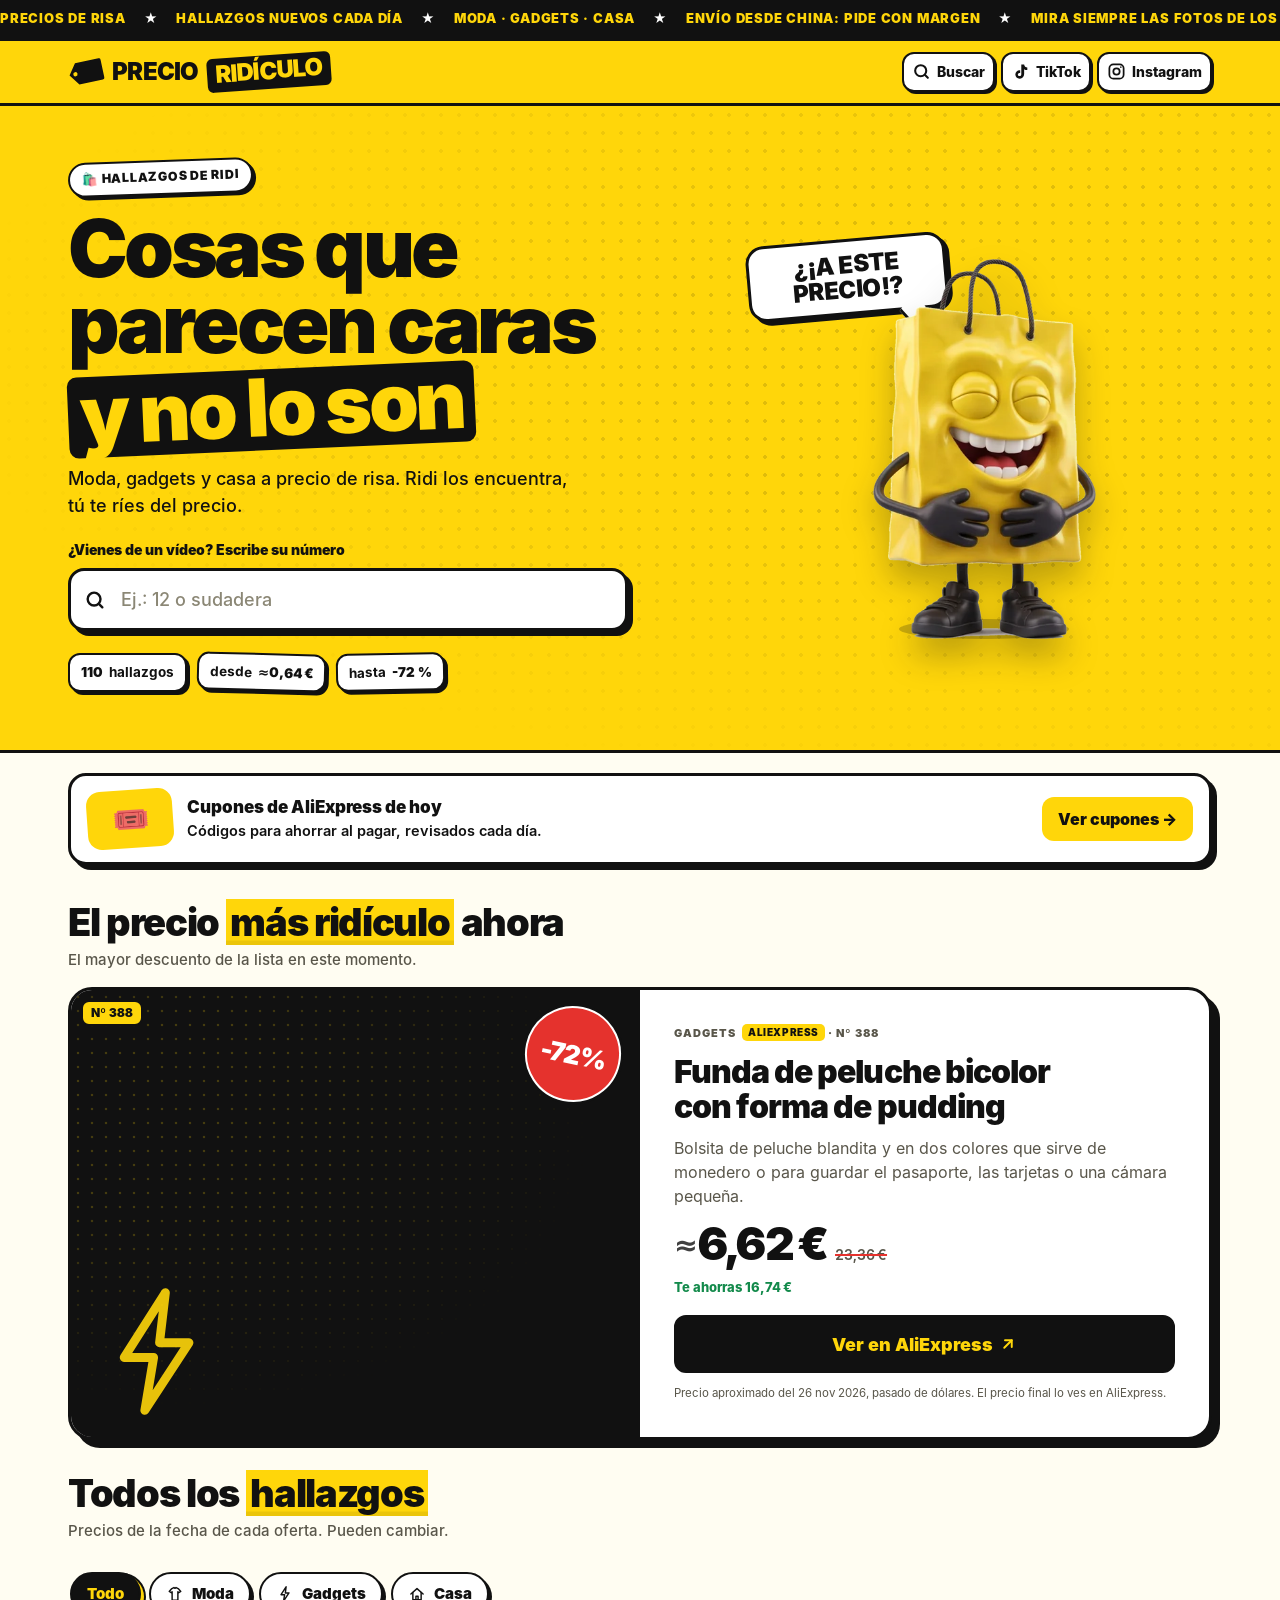
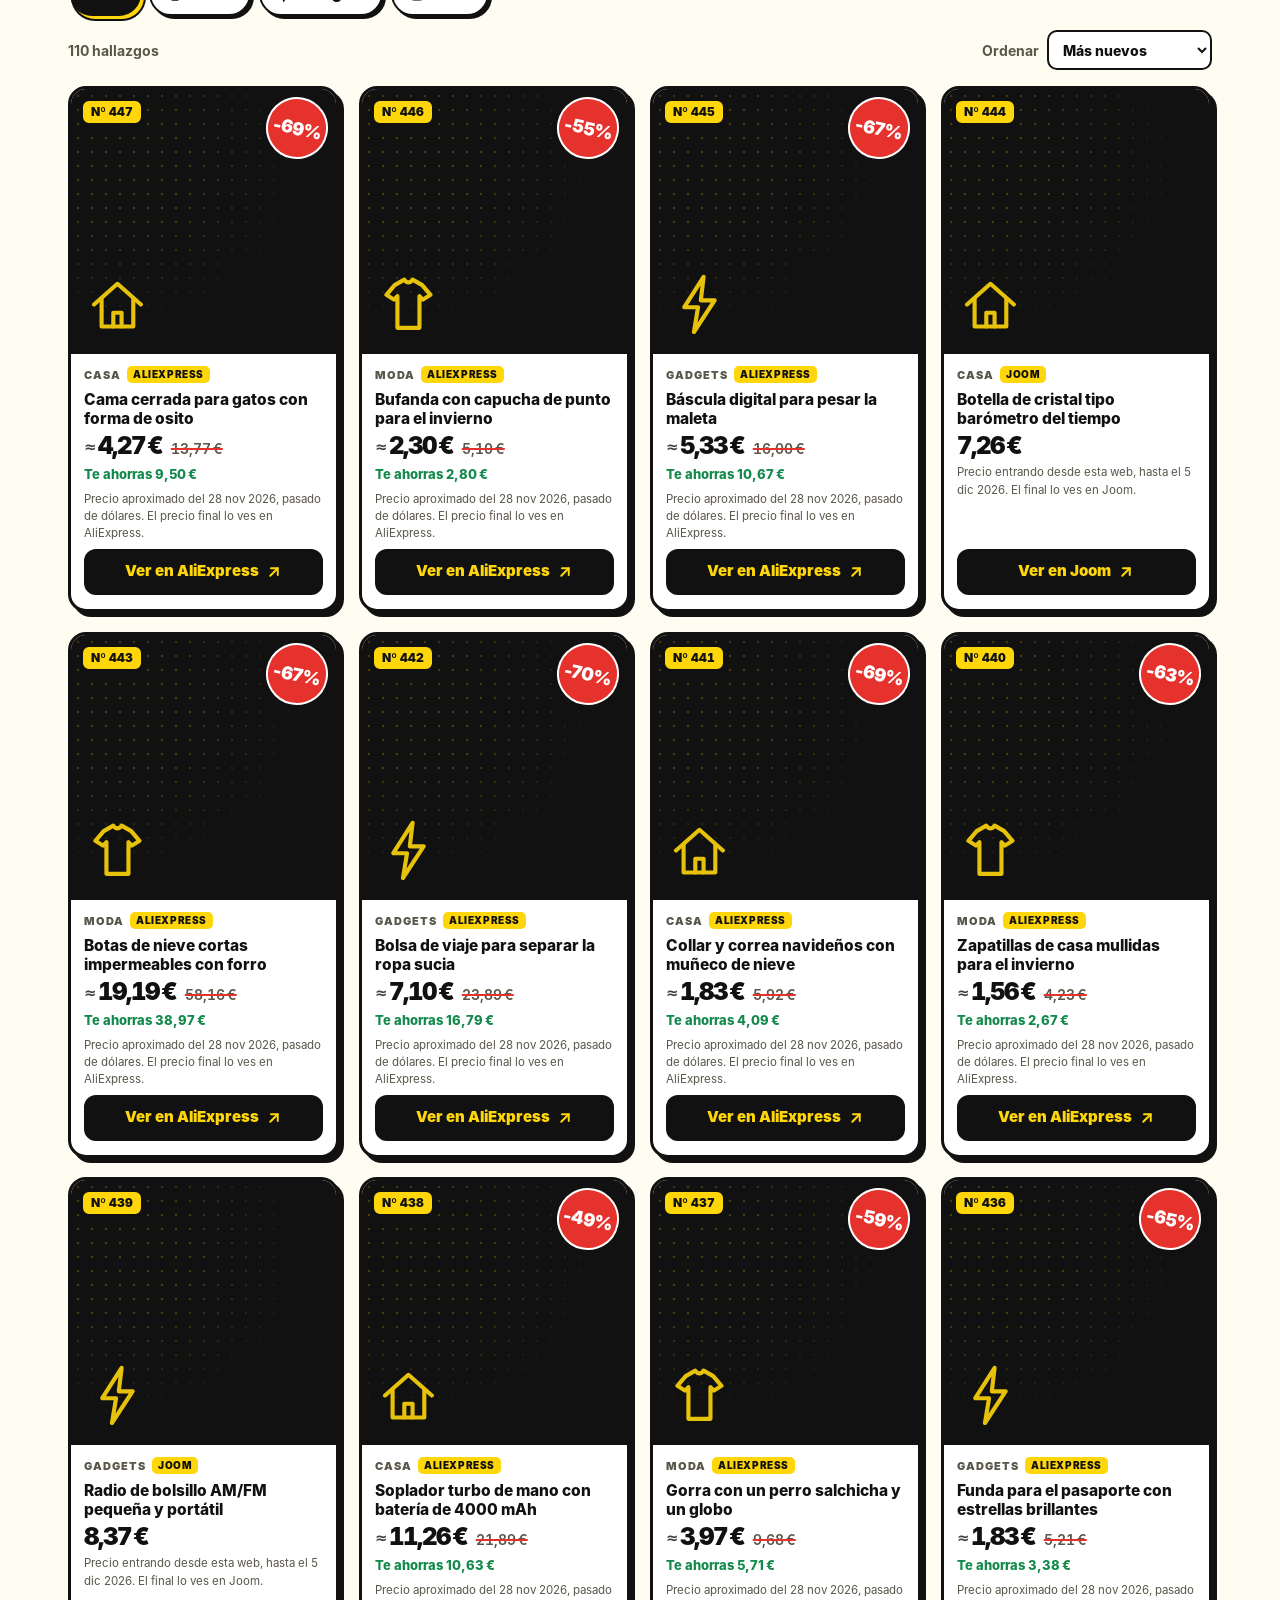
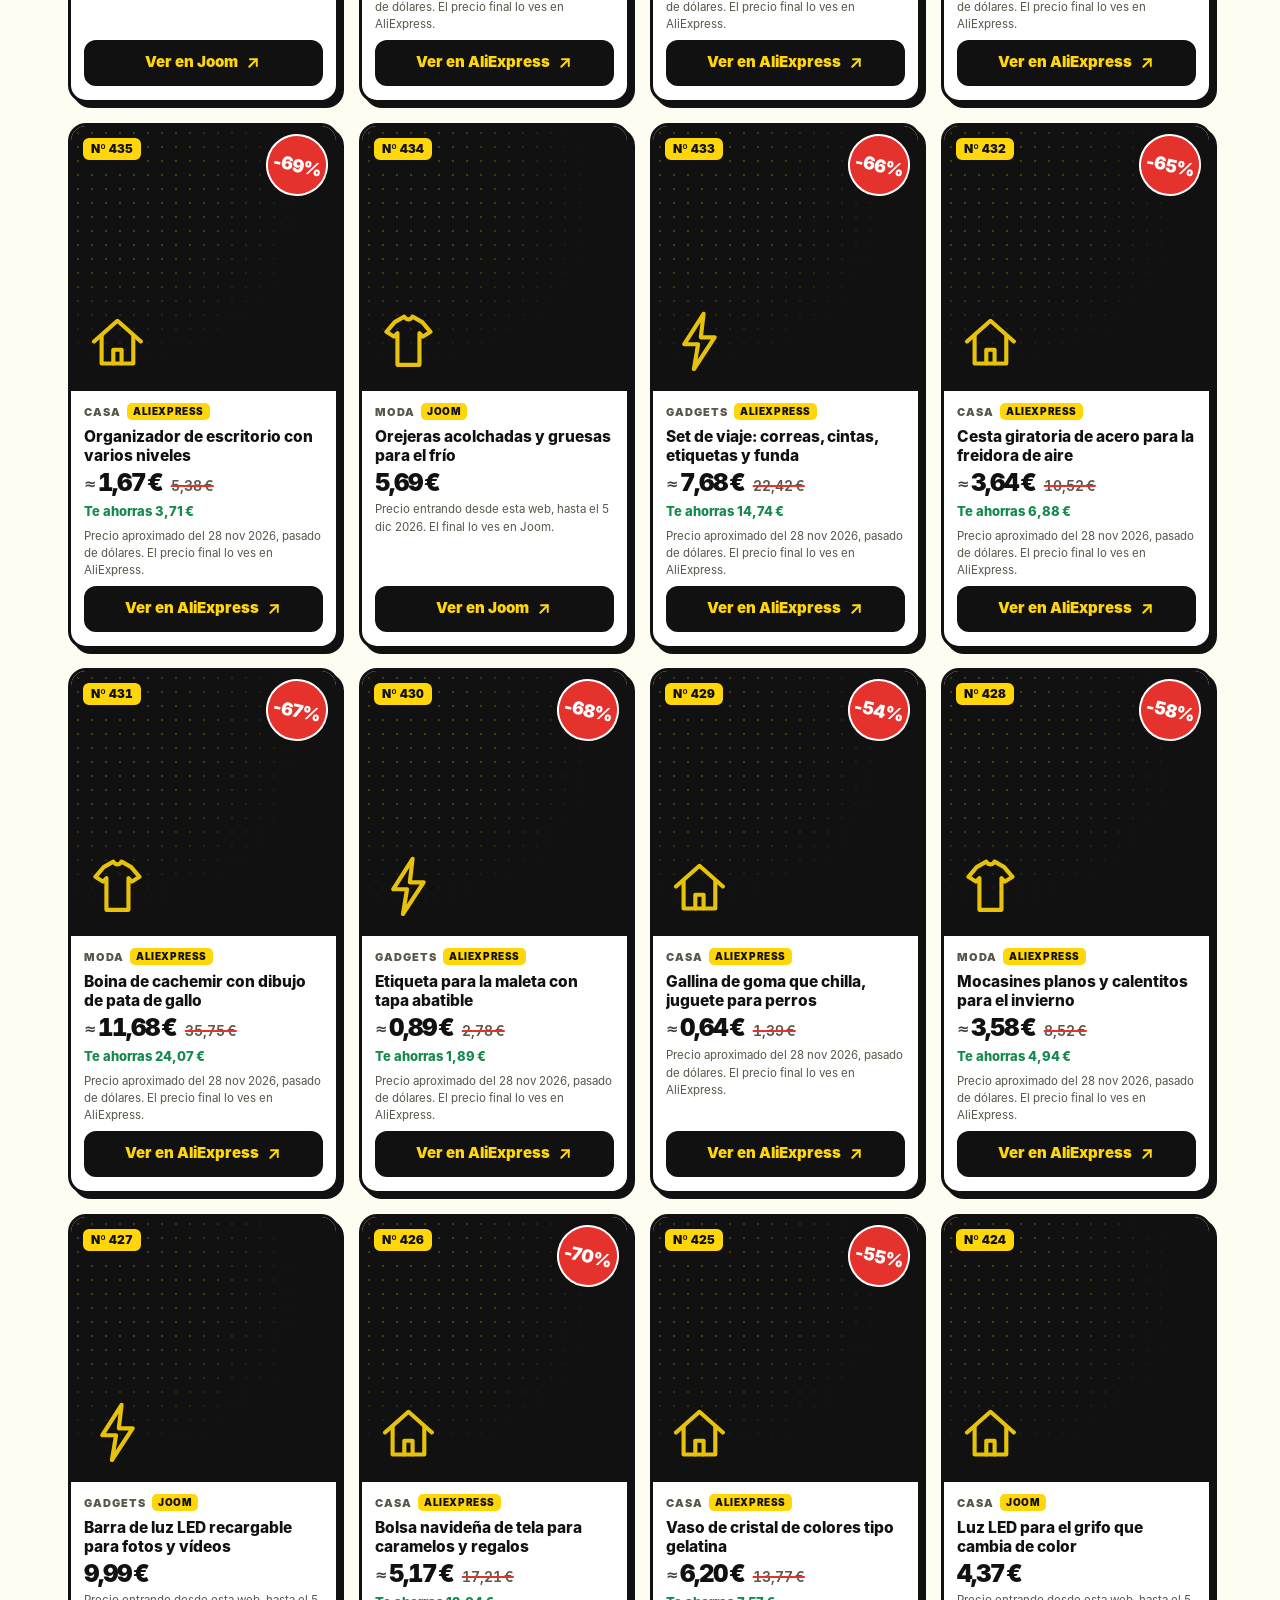
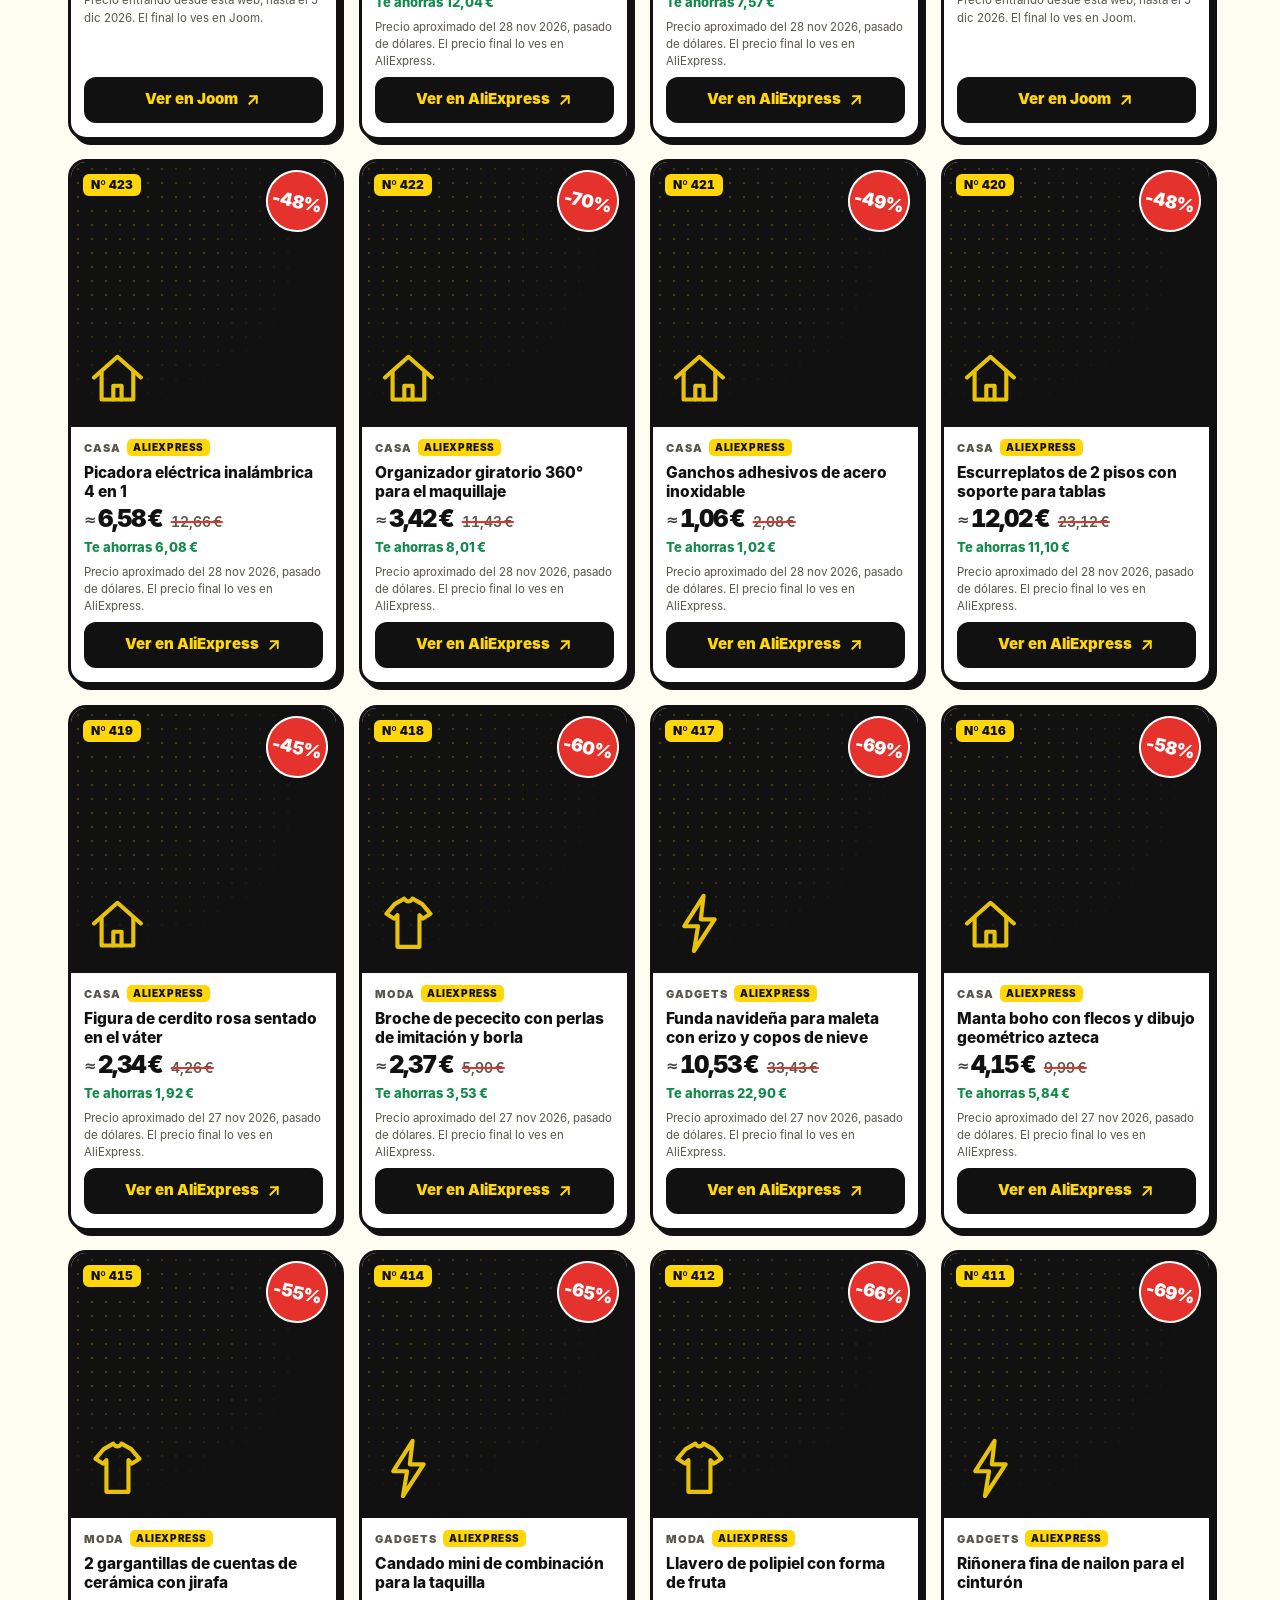
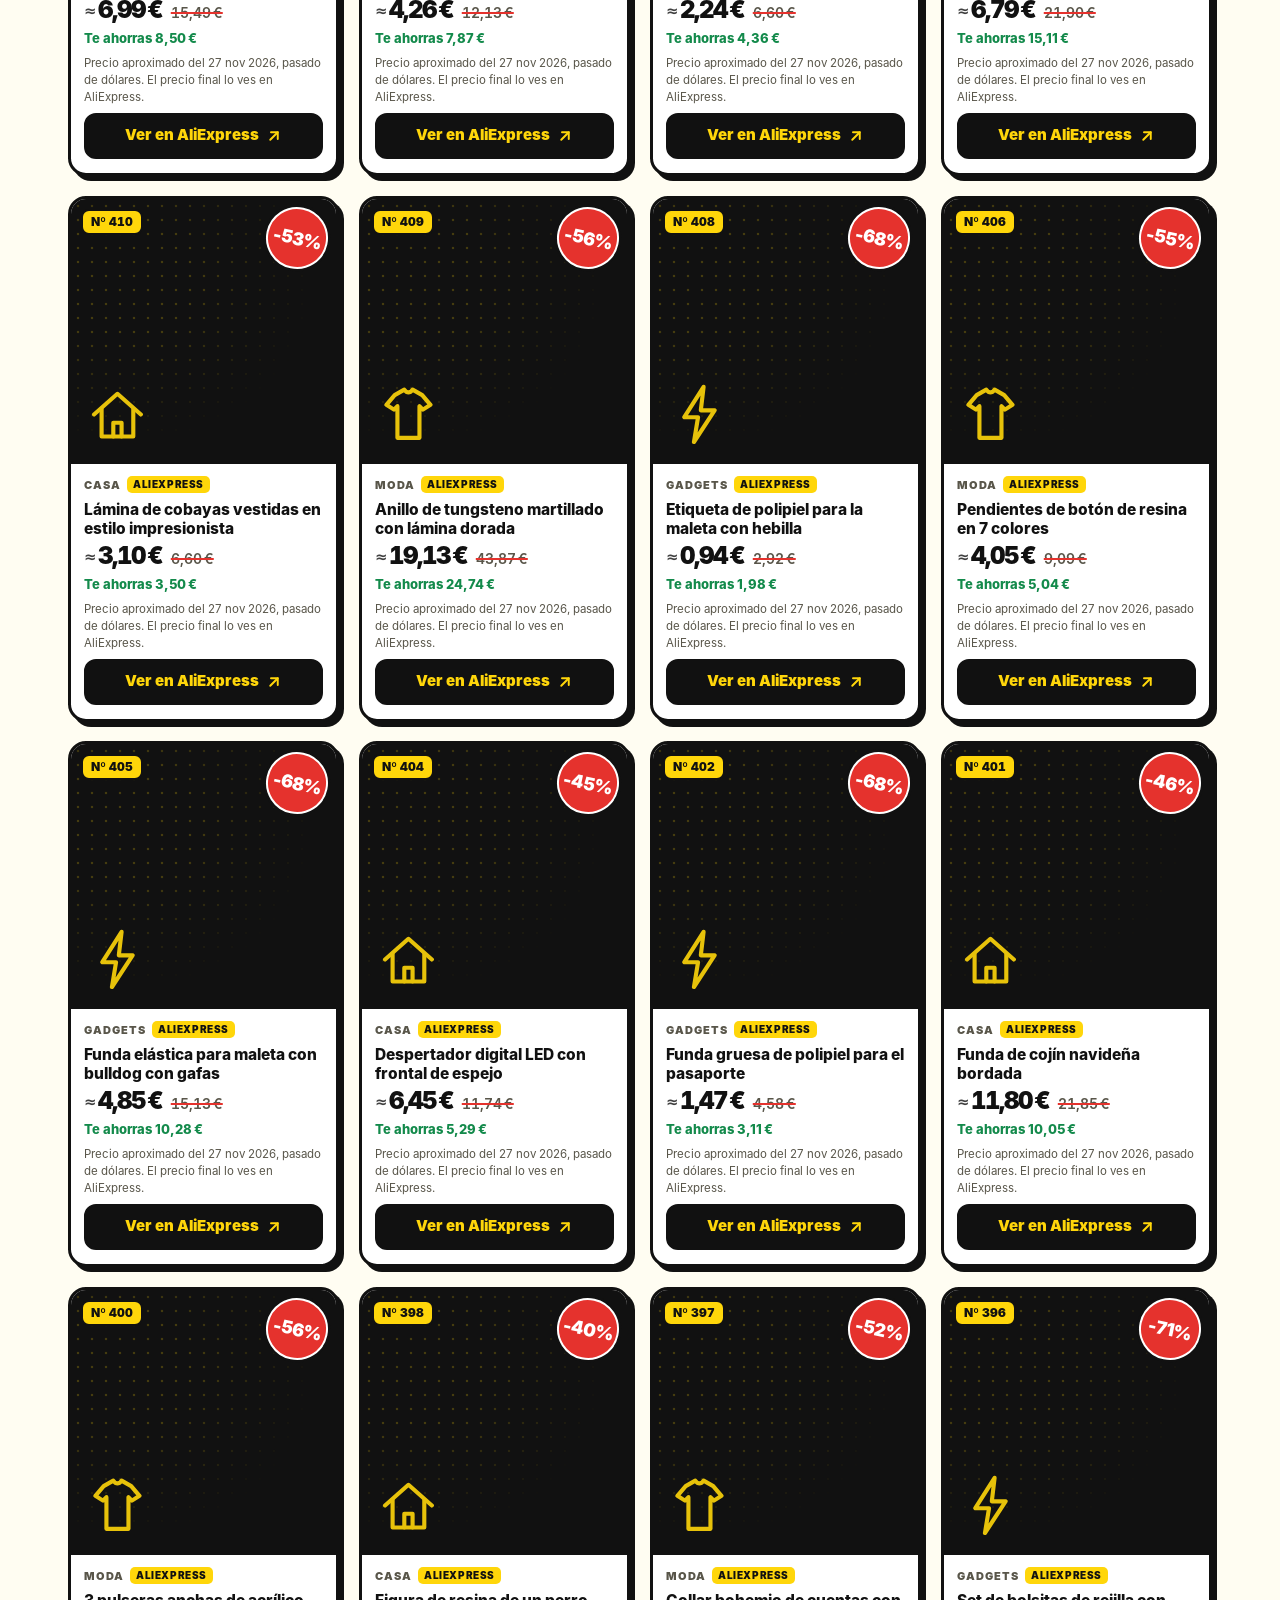
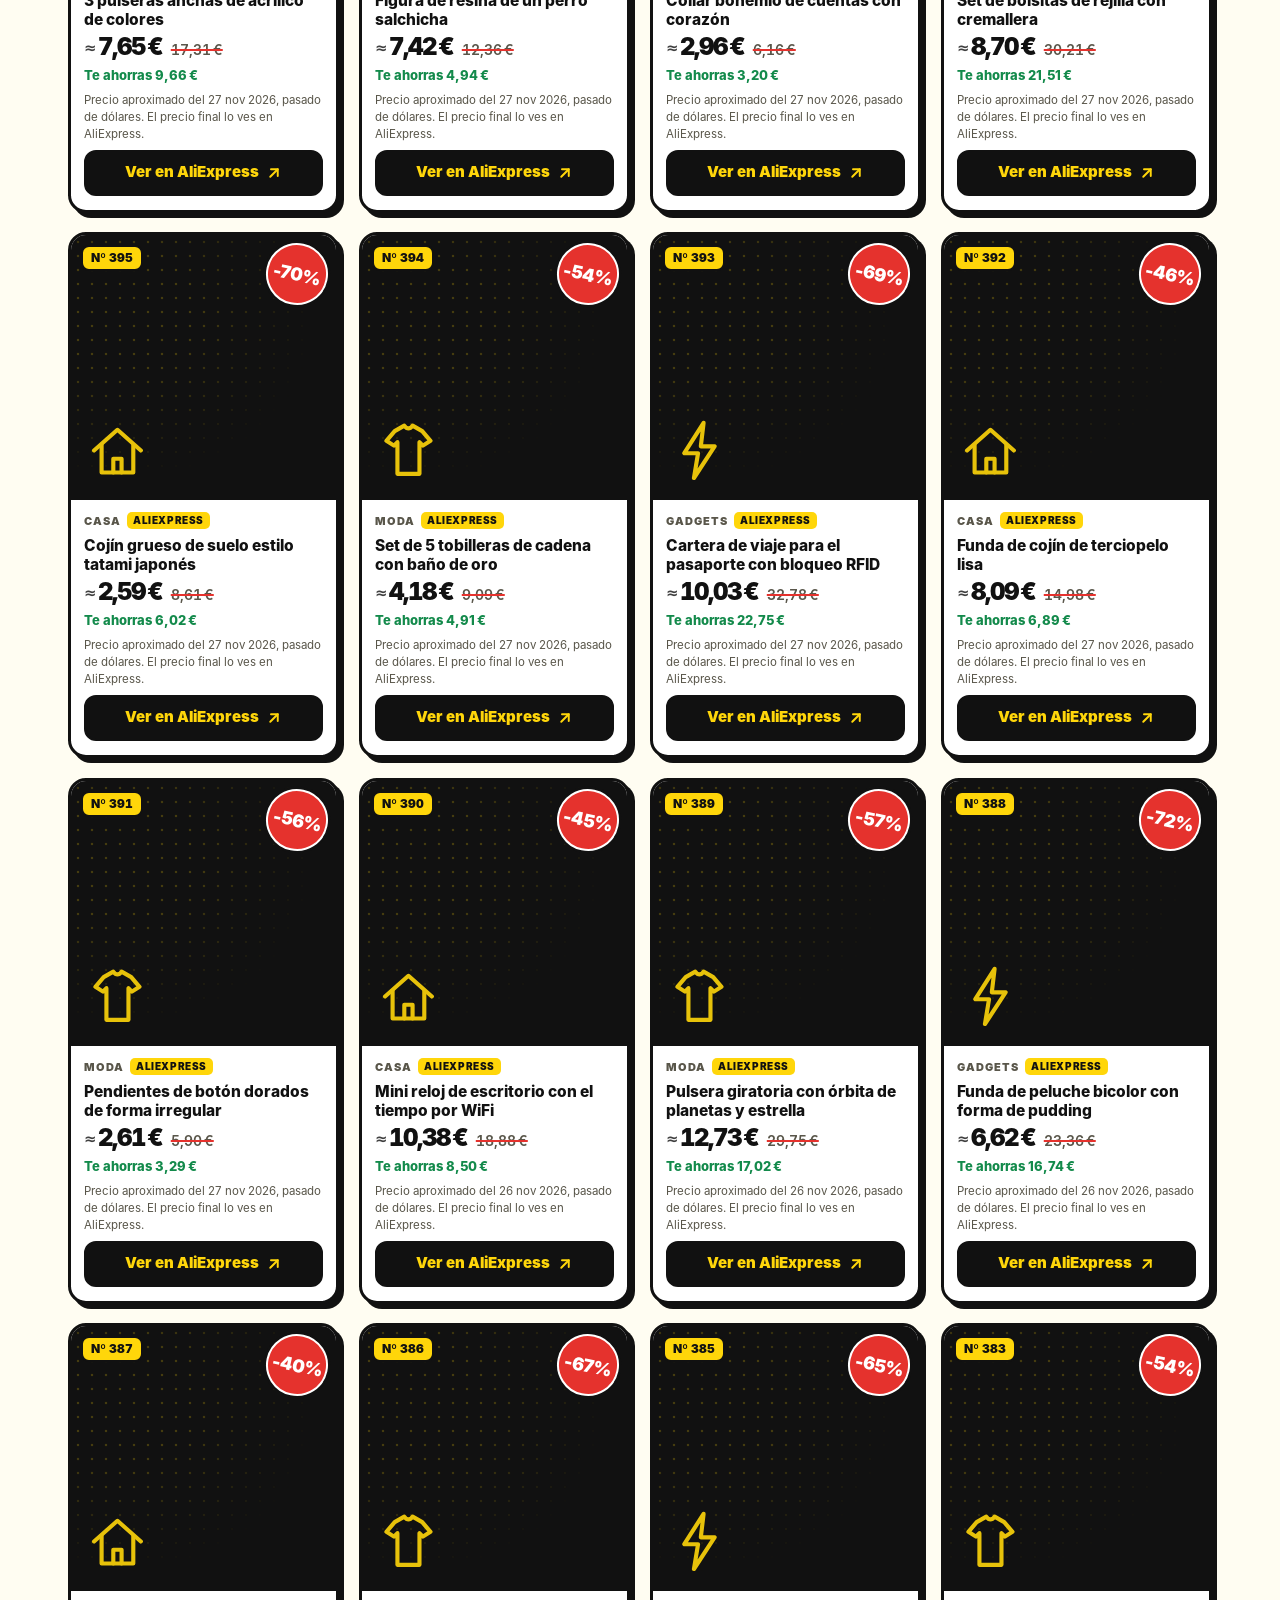
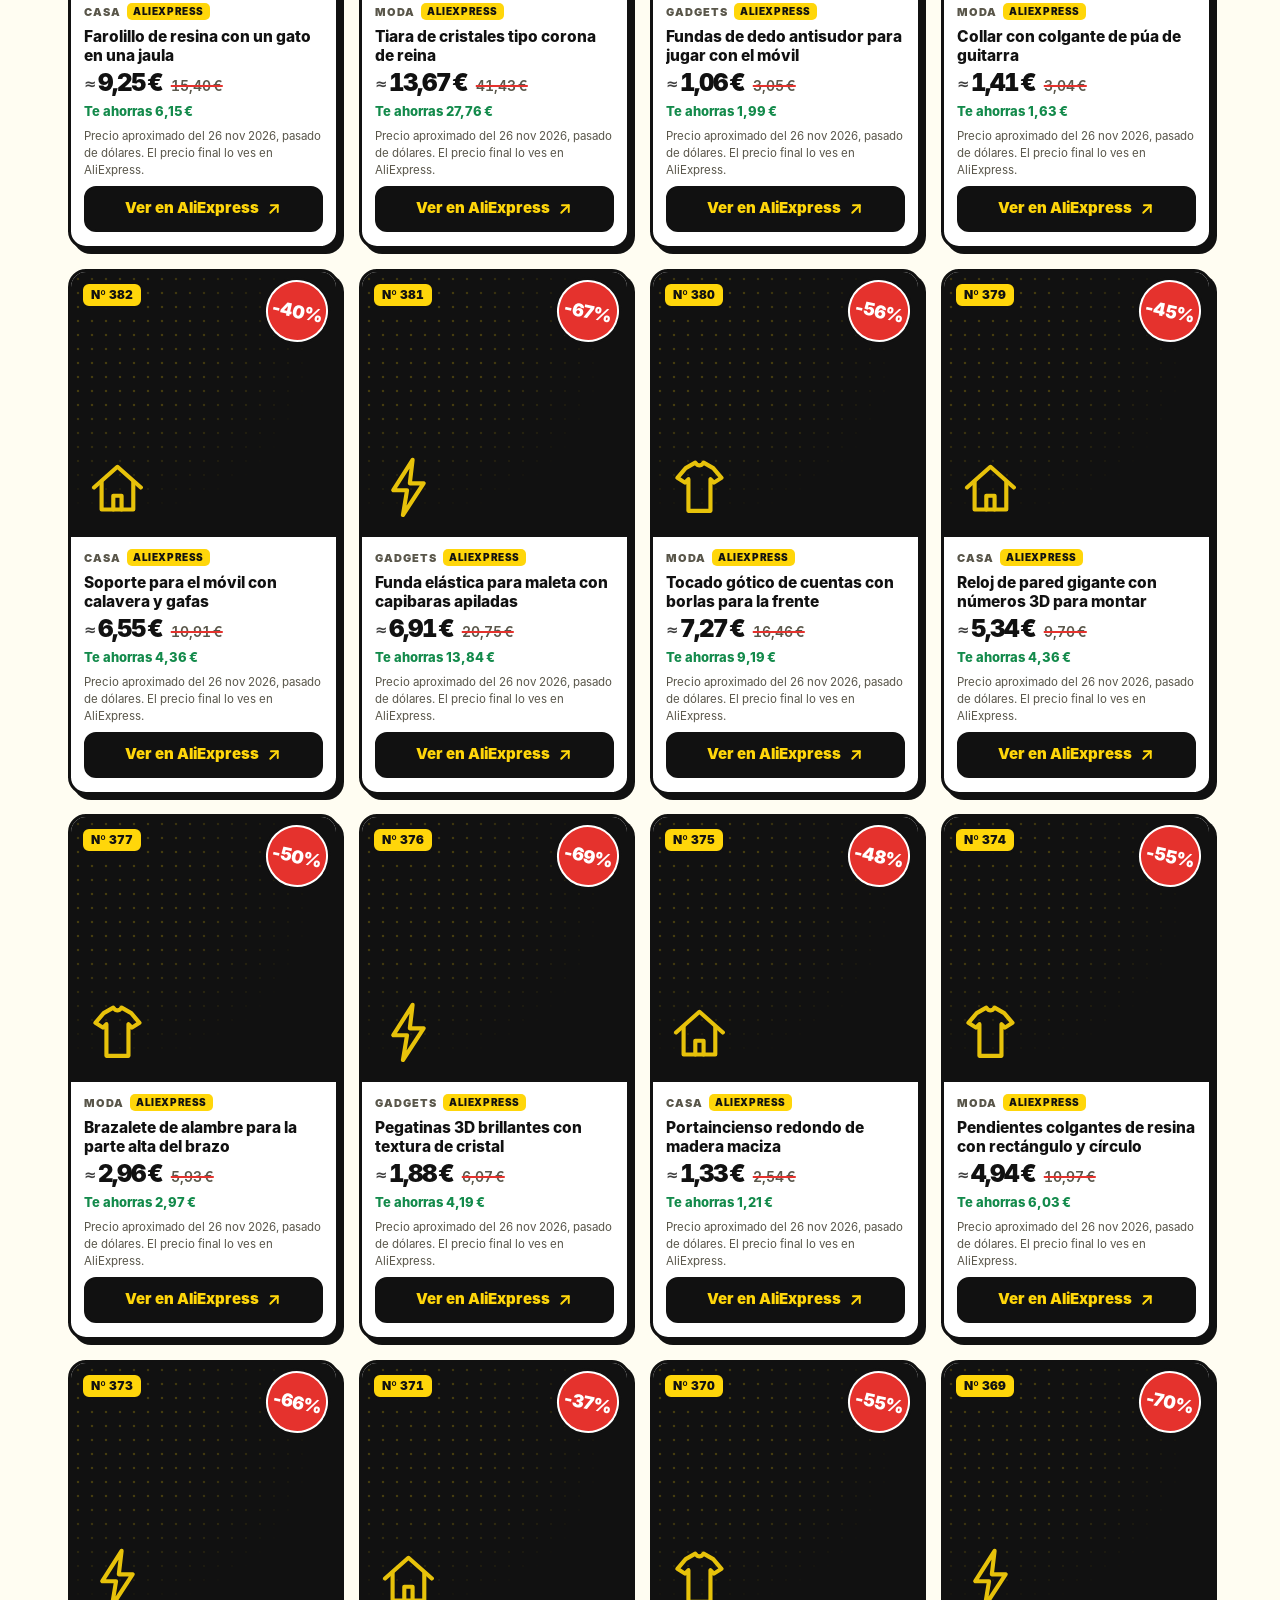
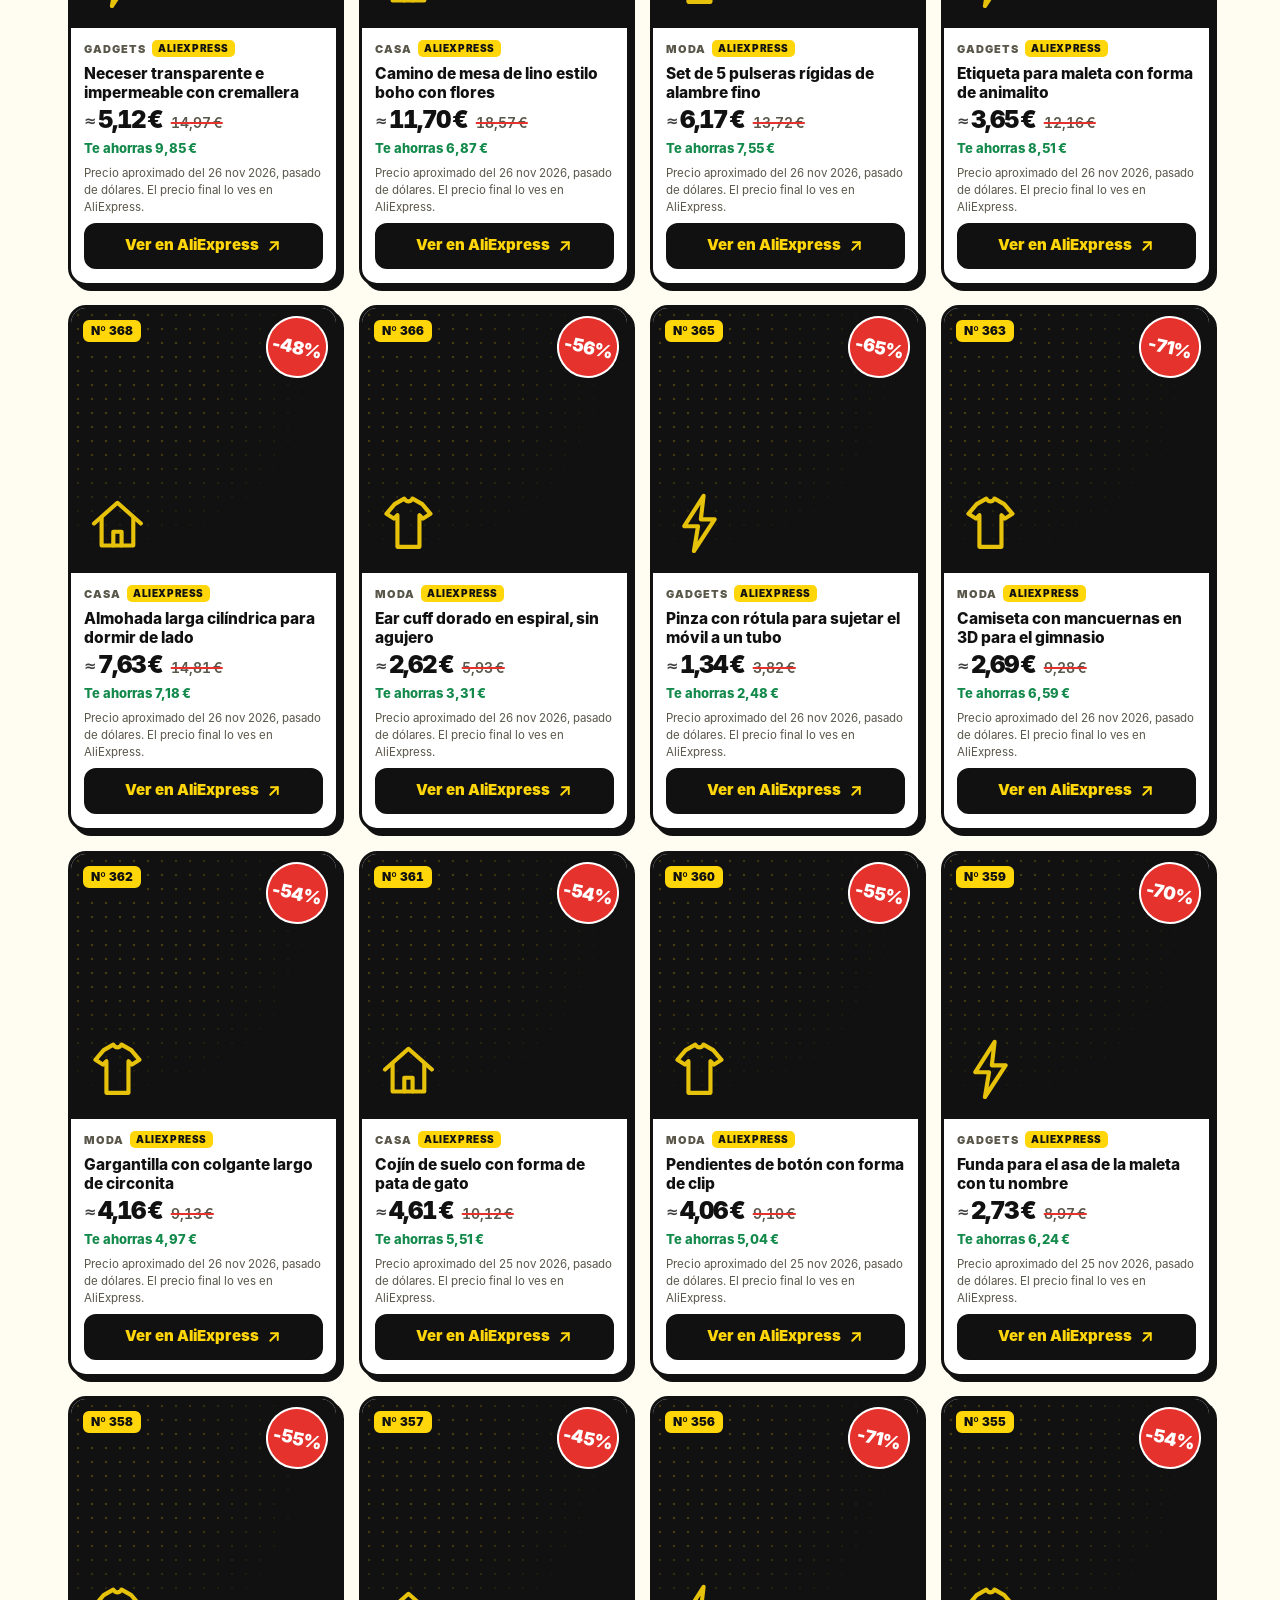
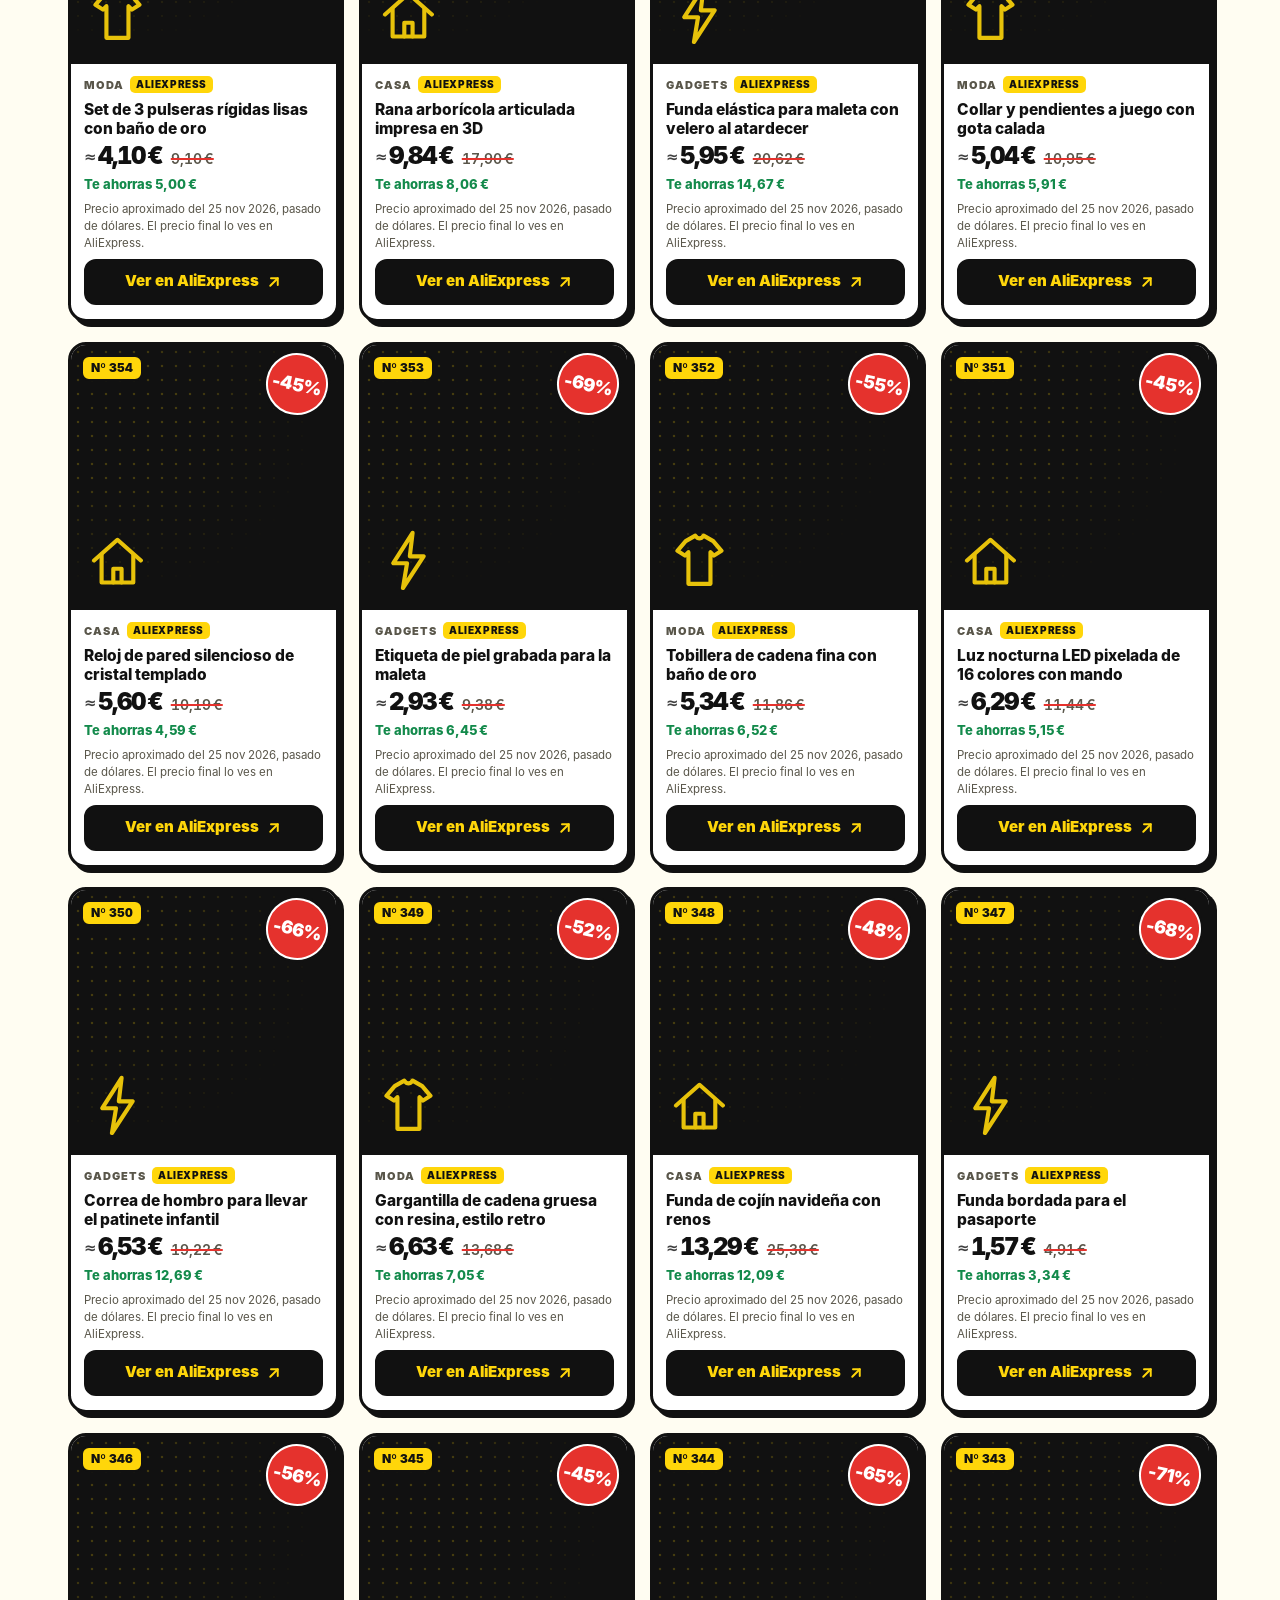
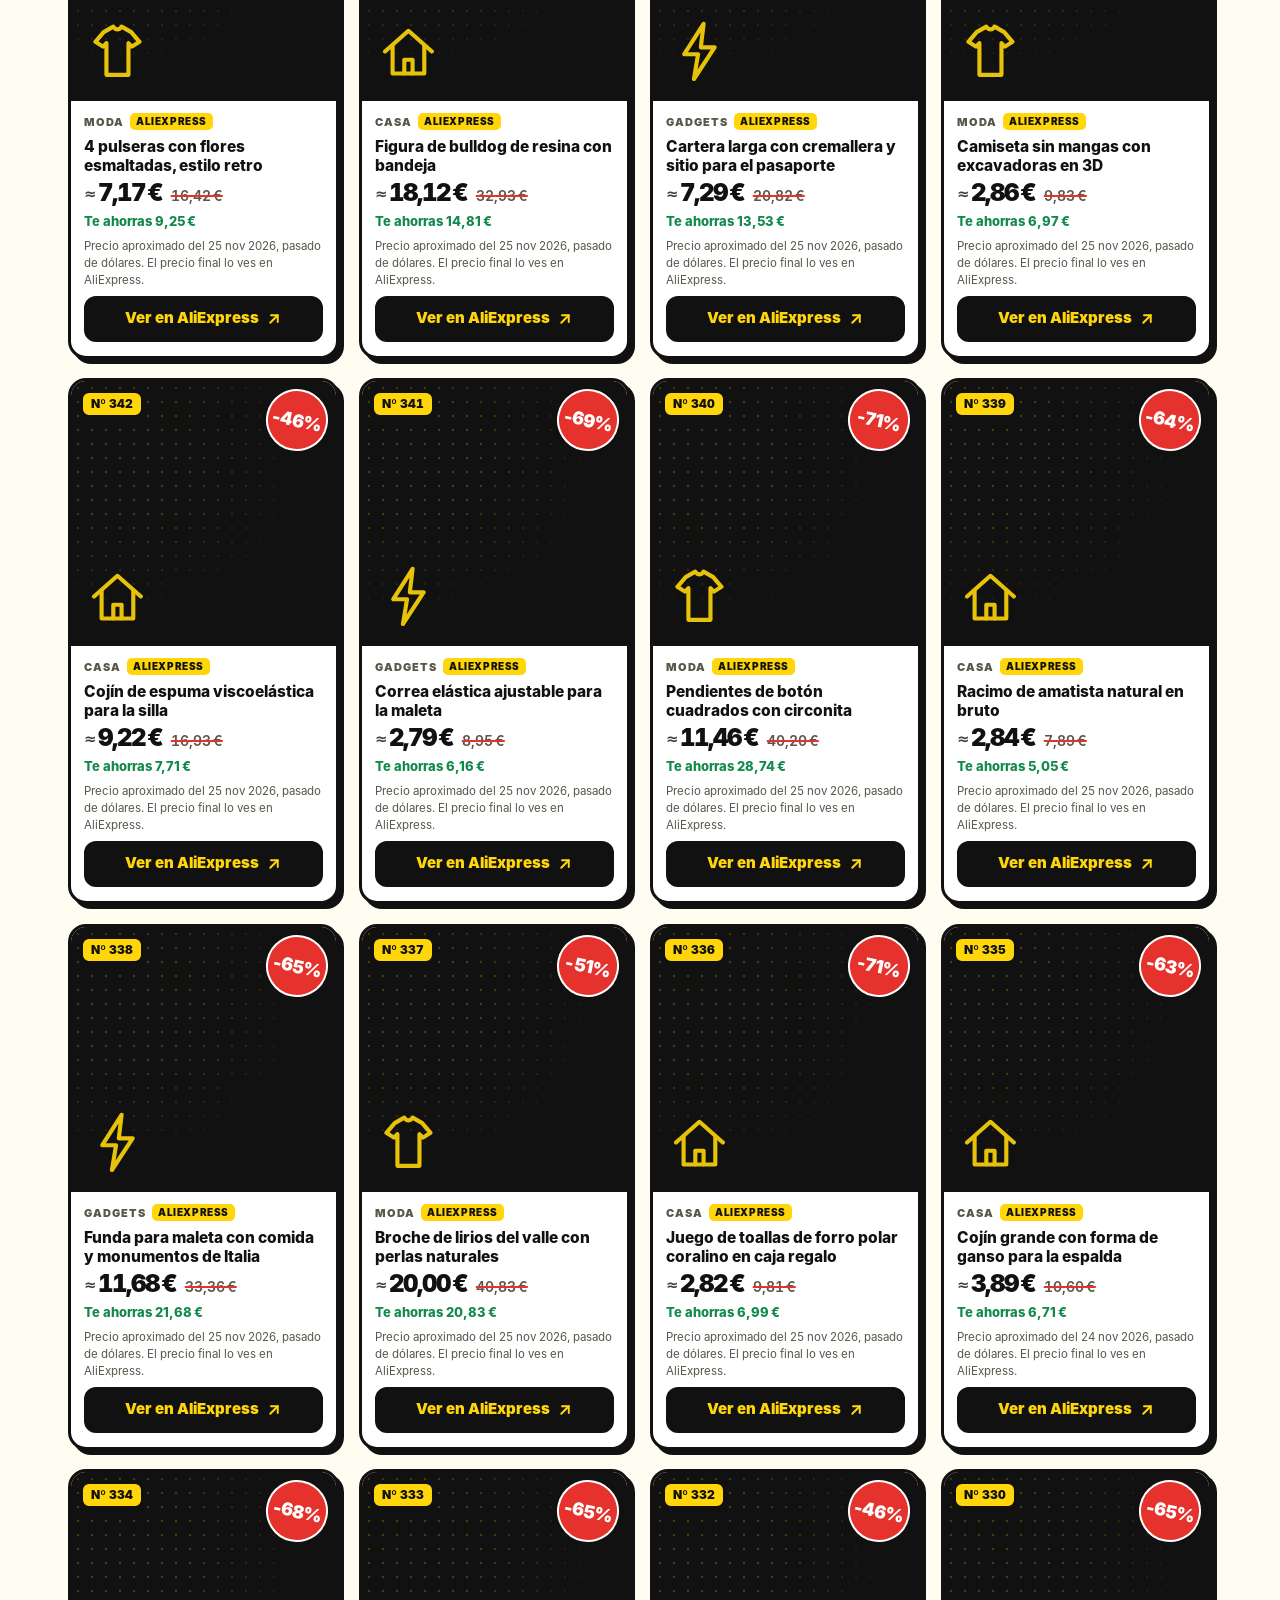
==== commit ff4d76c6: "Ofertas del 2026-11-28 Co-Authored-By: Claude Opus 5.5 <noreply@anthropic.com> Claude-Session: https" ====
--- a/index.html
+++ b/index.html
@@ -388,6 +388,34 @@
 // solo_web: true → la oferta sale en la web pero no en Telegram, pines ni vídeos (Joom, hasta que su gestor lo apruebe)
 // Borra las de ejemplo cuando pongas las tuyas.
 const OFERTAS = [
+  { numero: 447, producto: "Cama cerrada para gatos con forma de osito", categoria: "Casa", tienda: "AliExpress", aprox: true, precio: 4.27, antes: 13.77, descripcion: "Cama tipo cueva de forro polar grueso con forma de osito, para que el gato o un cachorro pequeño duerma calentito en invierno.", enlace: "https://rzekl.com/g/1e8d114494994f380ebb16525dc3e8/?ulp=https%3A%2F%2Fs.click.aliexpress.com%2Fdeep_link.htm%3Faff_short_key%3D_c3s1yQkJ%26dl_target_url%3Dhttps%253A%252F%252Fwww.aliexpress.com%252Fitem%252F1005013614691022.html%253Fpdp_npi%253D6%252540dis%252521USD%25252115.09%2525214.68%252521%252521%252521100.00%25252131.00%252521%2525402140f88817958222504721041e1041%25252112000061694112775%252521affd%252521%252521%252521%2525211%2525210%252521%26hot_product%3D1&i=5&f_id=50003&subid=web", imagen: "https://ae-pic-a1.aliexpress-media.com/kf/S8f1c13227659413b9a8db544551972fev.jpg", fecha: "2026-11-28", ali_id: "1005013614691022" },
+  { numero: 446, producto: "Bufanda con capucha de punto para el invierno", categoria: "Moda", tienda: "AliExpress", aprox: true, precio: 2.3, antes: 5.1, descripcion: "Bufanda y gorro en una sola pieza de punto grueso que también tapa las orejas. Unisex, para los días de frío.", enlace: "https://rzekl.com/g/1e8d114494994f380ebb16525dc3e8/?ulp=https%3A%2F%2Fs.click.aliexpress.com%2Fdeep_link.htm%3Faff_short_key%3D_c3s1yQkJ%26dl_target_url%3Dhttps%253A%252F%252Fwww.aliexpress.com%252Fitem%252F1005013570940883.html%253Fpdp_npi%253D6%252540dis%252521USD%2525215.59%2525212.52%252521%252521%25252137.03%25252116.66%252521%2525402151fd3a17958197812516142e0f1b%25252112000061520750427%252521affd%252521%252521%252521%2525211%2525210%252521%26hot_product%3D1&i=5&f_id=50003&subid=web", imagen: "https://ae-pic-a1.aliexpress-media.com/kf/Sb9a515056d524ca2b2341c9988bbbd46z.jpg", fecha: "2026-11-28", ali_id: "1005013570940883" },
+  { numero: 445, producto: "Báscula digital para pesar la maleta", categoria: "Gadgets", tienda: "AliExpress", aprox: true, precio: 5.33, antes: 16.0, descripcion: "Báscula colgante y portátil con pantalla iluminada que pesa hasta 50 kg. Para comprobar el peso de la maleta antes de ir al aeropuerto.", enlace: "https://rzekl.com/g/1e8d114494994f380ebb16525dc3e8/?ulp=https%3A%2F%2Fs.click.aliexpress.com%2Fdeep_link.htm%3Faff_short_key%3D_c3s1yQkJ%26dl_target_url%3Dhttps%253A%252F%252Fwww.aliexpress.com%252Fitem%252F1005013631474050.html%253Fpdp_npi%253D6%252540dis%252521USD%25252117.53%2525215.84%252521%252521%252521116.14%25252138.66%252521%2525402140f88817958215921618404e10c5%25252112000061644555681%252521affd%252521%252521%252521%2525211%2525210%252521%26hot_product%3D0&i=5&f_id=50002&subid=web", imagen: "https://ae-pic-a1.aliexpress-media.com/kf/Sd82e9fcadd234f21b3c1508ac6a2d195t.jpg", fecha: "2026-11-28", ali_id: "1005013631474050" },
+  { numero: 444, producto: "Botella de cristal tipo barómetro del tiempo", categoria: "Casa", tienda: "Joom", precio: 7.26, descripcion: "Botella de cristal azul de las que se usan para «pronosticar» el tiempo. Un adorno curioso para la estantería o el escritorio.", enlace: "https://xnmik.com/g/k1grq9wd9g994f380ebbbe0d510ed1/?f_id=24374&ulp=https%3A%2F%2Fwww.joom.com%2Fes%2Fproducts%2F67aeae3e69003001355d6037%3Fcurrency%3DEUR%26utm_productid%3D67aeae3e69003001355d6037%26utm_freeze_token%3DeyJraWQiOiJ2MSIsInR5cCI6IkpXVCIsImFsZyI6IkVTMjU2In0.eyJleHAiOjE3OTY0MzM5NjgsInIiOiJFUyIsImMiOiJFVVIiLCJ2Ijp0cnVlLCJwcyI6W3sicCI6IjY3YWVhZTNlNjkwMDMwMDEzNTVkNjAzNyIsInYiOiI2N2FlYWUzZTY5MDAzMDg1MzU1ZDYwMzkiLCJjIjo3LjI2fV19.26DCXP5Psn6FDXdKV66c0uxEszaTYhL28t6GPLw20jODikOz04fUMdmAnWtLBk43aF4lz-CpB7oValynCgvyng%26variant_id%3D67aeae3e69003085355d6039%26gsAttrs%3DeyJyZWdpb24iOiJFUyJ9%26country%3DES%26utm_audienceid%3Dadvertising_web_admitad_premium_2d%26utm_feed_id%3D935622805573705349%26utm_feed_date%3D2026-11-28&subid=web", imagen: "https://img.joomcdn.net/55fa08b550906b5aec3519235e92938d95382047_original.jpeg", fecha: "2026-11-28", joom_id: "67aeae3e69003001355d6037", hasta: "2026-12-05", solo_web: true },
+  { numero: 443, producto: "Botas de nieve cortas impermeables con forro", categoria: "Moda", tienda: "AliExpress", aprox: true, precio: 19.19, antes: 58.16, descripcion: "Botas cortas de mujer, impermeables, de goma y con cremallera, con forro de pelo por dentro. Para la lluvia y el frío del invierno.", enlace: "https://rzekl.com/g/1e8d114494994f380ebb16525dc3e8/?ulp=https%3A%2F%2Fs.click.aliexpress.com%2Fdeep_link.htm%3Faff_short_key%3D_c3s1yQkJ%26dl_target_url%3Dhttps%253A%252F%252Fwww.aliexpress.com%252Fitem%252F1005009830340870.html%253Fpdp_npi%253D6%252540dis%252521USD%25252163.73%25252121.03%252521%252521%252521422.30%252521139.36%252521%252540210152bd17958228608294169e0fad%25252112000050304544104%252521affd%252521%252521%252521%2525211%2525210%252521%26hot_product%3D1&i=5&f_id=50003&subid=web", imagen: "https://ae-pic-a1.aliexpress-media.com/kf/Sff9ada40eaa94aefb803fc648e2db5dcL.jpg", fecha: "2026-11-28", ali_id: "1005009830340870" },
+  { numero: 442, producto: "Bolsa de viaje para separar la ropa sucia", categoria: "Gadgets", tienda: "AliExpress", aprox: true, precio: 7.1, antes: 23.89, descripcion: "Bolsa con asa que separa lo mojado de lo seco y aguanta los olores. Para la maleta, el gimnasio o las salidas al aire libre.", enlace: "https://rzekl.com/g/1e8d114494994f380ebb16525dc3e8/?ulp=https%3A%2F%2Fs.click.aliexpress.com%2Fdeep_link.htm%3Faff_short_key%3D_c3s1yQkJ%26dl_target_url%3Dhttps%253A%252F%252Fwww.aliexpress.com%252Fitem%252F1005013644435646.html%253Fpdp_npi%253D6%252540dis%252521USD%25252126.18%2525217.78%252521%252521%252521173.50%25252151.55%252521%2525402140f89017958215816248084e0fbe%25252112000061738413498%252521affd%252521%252521%252521%2525211%2525210%252521%26hot_product%3D0&i=5&f_id=50002&subid=web", imagen: "https://ae-pic-a1.aliexpress-media.com/kf/S0ee710e087334c6a9785c8bd0a81ba05x.jpg", fecha: "2026-11-28", ali_id: "1005013644435646" },
+  { numero: 441, producto: "Collar y correa navideños con muñeco de nieve", categoria: "Casa", tienda: "AliExpress", aprox: true, precio: 1.83, antes: 5.92, descripcion: "Collar y correa de nailon rojos con un muñeco de nieve para pasear al perro en Navidad. Para perros pequeños y grandes.", enlace: "https://rzekl.com/g/1e8d114494994f380ebb16525dc3e8/?ulp=https%3A%2F%2Fs.click.aliexpress.com%2Fdeep_link.htm%3Faff_short_key%3D_c3s1yQkJ%26dl_target_url%3Dhttps%253A%252F%252Fwww.aliexpress.com%252Fitem%252F1005013601575625.html%253Fpdp_npi%253D6%252540dis%252521USD%2525216.49%2525212.01%252521%252521%25252143.00%25252113.33%252521%2525402140d36117958222564752151e0e65%25252112000061653294533%252521affd%252521%252521%252521%2525211%2525210%252521%26hot_product%3D1&i=5&f_id=50003&subid=web", imagen: "https://ae-pic-a1.aliexpress-media.com/kf/Sb8b95a412fa247dd8aa5aa9a512f9e14N.jpg", fecha: "2026-11-28", ali_id: "1005013601575625" },
+  { numero: 440, producto: "Zapatillas de casa mullidas para el invierno", categoria: "Moda", tienda: "AliExpress", aprox: true, precio: 1.56, antes: 4.23, descripcion: "Zapatillas de estar por casa de mujer, de algodón y muy mullidas, para tener los pies calentitos en invierno.", enlace: "https://rzekl.com/g/1e8d114494994f380ebb16525dc3e8/?ulp=https%3A%2F%2Fs.click.aliexpress.com%2Fdeep_link.htm%3Faff_short_key%3D_c3s1yQkJ%26dl_target_url%3Dhttps%253A%252F%252Fwww.aliexpress.com%252Fitem%252F1005007420198328.html%253Fpdp_npi%253D6%252540dis%252521USD%2525214.64%2525211.71%252521%252521%25252130.78%25252111.39%252521%2525402102f1cd17958224409021329e0fdc%25252112000040677287291%252521affd%252521%252521%252521%2525211%2525210%252521%26hot_product%3D1&i=5&f_id=50003&subid=web", imagen: "https://ae-pic-a1.aliexpress-media.com/kf/S3dd464aee91145e1b211c07c5d64bb1d6.jpg", fecha: "2026-11-28", ali_id: "1005007420198328" },
+  { numero: 439, producto: "Radio de bolsillo AM/FM pequeña y portátil", categoria: "Gadgets", tienda: "Joom", precio: 8.37, descripcion: "Radio de transistores pequeña que cabe en el bolsillo, con AM y FM. Para escuchar la radio en el campo, en la playa o para regalar.", enlace: "https://xnmik.com/g/k1grq9wd9g994f380ebbbe0d510ed1/?f_id=24374&ulp=https%3A%2F%2Fwww.joom.com%2Fes%2Fproducts%2F677ded6c4f5a980160cdfd3e%3Fcurrency%3DEUR%26utm_productid%3D677ded6c4f5a980160cdfd3e%26utm_freeze_token%3DeyJraWQiOiJ2MSIsInR5cCI6IkpXVCIsImFsZyI6IkVTMjU2In0.eyJleHAiOjE3OTY0MzM5NjgsInIiOiJFUyIsImMiOiJFVVIiLCJ2Ijp0cnVlLCJwcyI6W3sicCI6IjY3N2RlZDZjNGY1YTk4MDE2MGNkZmQzZSIsInYiOiI2NzdkZWQ2YzRmNWE5OGE4NjBjZGZkNDAiLCJjIjo4LjM3fV19.5wdQxNiO4tJvBHF3XOIyqR6bhgDg6APh030FccQ5pNgvk4xgZWzYDLU89qAfmtjq0UhW3YS-0xk2yfkJSNQVBQ%26variant_id%3D677ded6c4f5a98a860cdfd40%26gsAttrs%3DeyJyZWdpb24iOiJFUyJ9%26country%3DES%26utm_audienceid%3Dadvertising_web_admitad_2d%26utm_feed_id%3D935622805573705349%26utm_feed_date%3D2026-11-28&subid=web", imagen: "https://img.joomcdn.net/7621db5e3fc35805f7ff056e8831efc74d4ce23b_original.jpeg", fecha: "2026-11-28", joom_id: "677ded6c4f5a980160cdfd3e", hasta: "2026-12-05", solo_web: true },
+  { numero: 438, producto: "Soplador turbo de mano con batería de 4000 mAh", categoria: "Casa", tienda: "AliExpress", aprox: true, precio: 11.26, antes: 21.89, descripcion: "Soplador de mano con batería, motor sin escobillas y 4 velocidades. Para quitar el polvo de los rincones o avivar las brasas de la barbacoa.", enlace: "https://rzekl.com/g/1e8d114494994f380ebb16525dc3e8/?ulp=https%3A%2F%2Fs.click.aliexpress.com%2Fdeep_link.htm%3Faff_short_key%3D_c3s1yQkJ%26dl_target_url%3Dhttps%253A%252F%252Fwww.aliexpress.com%252Fitem%252F1005012427159929.html%253Fpdp_npi%253D6%252540dis%252521USD%25252123.98%25252112.34%252521%252521%252521158.93%25252181.81%252521%2525402140d36117958218523734280e0ea6%25252112000058343547803%252521affd%252521%252521%252521%2525211%2525210%252521%26hot_product%3D1&i=5&f_id=50003&subid=web", imagen: "https://ae-pic-a1.aliexpress-media.com/kf/Sf77db4ec7b934f1f94b8b251b1cabddah.jpg", fecha: "2026-11-28", ali_id: "1005012427159929" },
+  { numero: 437, producto: "Gorra con un perro salchicha y un globo", categoria: "Moda", tienda: "AliExpress", aprox: true, precio: 3.97, antes: 9.68, descripcion: "Gorra de béisbol de tela lavada con el dibujo de un perro salchicha con un globo. Para quien adore a los perros salchicha.", enlace: "https://rzekl.com/g/1e8d114494994f380ebb16525dc3e8/?ulp=https%3A%2F%2Fs.click.aliexpress.com%2Fdeep_link.htm%3Faff_short_key%3D_c3s1yQkJ%26dl_target_url%3Dhttps%253A%252F%252Fwww.aliexpress.com%252Fitem%252F1005003111797237.html%253Fpdp_npi%253D6%252540dis%252521USD%25252110.61%2525214.35%252521%252521%25252170.32%25252128.83%252521%252540210152bd17958198092006227e0d7d%25252112000024160913728%252521affd%252521%252521%252521%2525211%2525210%252521%26hot_product%3D1&i=5&f_id=50003&subid=web", imagen: "https://ae-pic-a1.aliexpress-media.com/kf/S75746a932b8a47bc880925bc86590246N.jpg", fecha: "2026-11-28", ali_id: "1005003111797237" },
+  { numero: 436, producto: "Funda para el pasaporte con estrellas brillantes", categoria: "Gadgets", tienda: "AliExpress", aprox: true, precio: 1.83, antes: 5.21, descripcion: "Funda fina para el pasaporte con estrellas brillantes, que también guarda tarjetas y billetes. Para llevar los papeles juntos de viaje.", enlace: "https://rzekl.com/g/1e8d114494994f380ebb16525dc3e8/?ulp=https%3A%2F%2Fs.click.aliexpress.com%2Fdeep_link.htm%3Faff_short_key%3D_c3s1yQkJ%26dl_target_url%3Dhttps%253A%252F%252Fwww.aliexpress.com%252Fitem%252F1005013312655267.html%253Fpdp_npi%253D6%252540dis%252521USD%2525215.71%2525212.00%252521%252521%25252137.86%25252113.25%252521%2525402140d36217958216755568399e0f7b%25252112000060800053596%252521affd%252521%252521%252521%2525211%2525210%252521%26hot_product%3D0&i=5&f_id=50002&subid=web", imagen: "https://ae-pic-a1.aliexpress-media.com/kf/Sec24692d3ba84b338f623c3e2ad30f8fE.jpg", fecha: "2026-11-28", ali_id: "1005013312655267" },
+  { numero: 435, producto: "Organizador de escritorio con varios niveles", categoria: "Casa", tienda: "AliExpress", aprox: true, precio: 1.67, antes: 5.38, descripcion: "Organizador de escritorio de gran capacidad con bandejas inclinadas y portalápices. Para tener a mano el material de la oficina o del cole.", enlace: "https://rzekl.com/g/1e8d114494994f380ebb16525dc3e8/?ulp=https%3A%2F%2Fs.click.aliexpress.com%2Fdeep_link.htm%3Faff_short_key%3D_c3s1yQkJ%26dl_target_url%3Dhttps%253A%252F%252Fwww.aliexpress.com%252Fitem%252F1005013601669705.html%253Fpdp_npi%253D6%252540dis%252521USD%2525215.89%2525211.83%252521%252521%25252139.00%25252112.09%252521%2525402140f88817958233379494262e1020%25252112000061653434456%252521affd%252521%252521%252521%2525211%2525210%252521%26hot_product%3D1&i=5&f_id=50003&subid=web", imagen: "https://ae-pic-a1.aliexpress-media.com/kf/S59719c1f44964feca0f9006bf8499509x.jpg", fecha: "2026-11-28", ali_id: "1005013601669705" },
+  { numero: 434, producto: "Orejeras acolchadas y gruesas para el frío", categoria: "Moda", tienda: "Joom", precio: 5.69, descripcion: "Orejeras gruesas y acolchadas en gris que protegen del frío y del viento. Pensadas para hombre.", enlace: "https://xnmik.com/g/k1grq9wd9g994f380ebbbe0d510ed1/?f_id=24374&ulp=https%3A%2F%2Fwww.joom.com%2Fes%2Fproducts%2F6746e5f6a1690b0167cd634b%3Fcurrency%3DEUR%26utm_productid%3D6746e5f6a1690b0167cd634b%26utm_freeze_token%3DeyJraWQiOiJ2MSIsInR5cCI6IkpXVCIsImFsZyI6IkVTMjU2In0.eyJleHAiOjE3OTY0MzM5NjgsInIiOiJFUyIsImMiOiJFVVIiLCJ2Ijp0cnVlLCJwcyI6W3sicCI6IjY3NDZlNWY2YTE2OTBiMDE2N2NkNjM0YiIsInYiOiI2NzQ2ZTVmNmExNjkwYmUzNjdjZDYzNGUiLCJjIjo1LjY5fV19.cg9iyu-dwZE7m9yfpSmjU_TWLUCFF5ezGZKWLEfbfCOAdw37yT_5yiPiO7F3SjqR9jr7lliqLy4Zdck35yYS9g%26variant_id%3D6746e5f6a1690be367cd634e%26gsAttrs%3DeyJyZWdpb24iOiJFUyJ9%26country%3DES%26utm_audienceid%3Dadvertising_web_admitad_2d%26utm_feed_id%3D935622805573705349%26utm_feed_date%3D2026-11-28&subid=web", imagen: "https://img.joomcdn.net/43b63082a338bc5a273e602a328d2434cfd4e130_original.jpeg", fecha: "2026-11-28", joom_id: "6746e5f6a1690b0167cd634b", hasta: "2026-12-05", solo_web: true },
+  { numero: 433, producto: "Set de viaje: correas, cintas, etiquetas y funda", categoria: "Gadgets", tienda: "AliExpress", aprox: true, precio: 7.68, antes: 22.42, descripcion: "Set de 5 piezas para la maleta: correas ajustables, 2 cintas elásticas, etiquetas y una funda impermeable para la mochila.", enlace: "https://rzekl.com/g/1e8d114494994f380ebb16525dc3e8/?ulp=https%3A%2F%2Fs.click.aliexpress.com%2Fdeep_link.htm%3Faff_short_key%3D_c3s1yQkJ%26dl_target_url%3Dhttps%253A%252F%252Fwww.aliexpress.com%252Fitem%252F1005013689095008.html%253Fpdp_npi%253D6%252540dis%252521USD%25252124.57%2525218.41%252521%252521%252521162.82%25252155.71%252521%25254021013cc017958216110557746e0e16%25252112000061951036808%252521affd%252521%252521%252521%2525211%2525210%252521%26hot_product%3D0&i=5&f_id=50002&subid=web", imagen: "https://ae-pic-a1.aliexpress-media.com/kf/S1a48be9eaeb9411588715ad7ec7cb21fR.jpg", fecha: "2026-11-28", ali_id: "1005013689095008" },
+  { numero: 432, producto: "Cesta giratoria de acero para la freidora de aire", categoria: "Casa", tienda: "AliExpress", aprox: true, precio: 3.64, antes: 10.52, descripcion: "Jaula de acero inoxidable para asar dando vueltas dentro de la freidora de aire o del horno. También sirve para tostar café en grano.", enlace: "https://rzekl.com/g/1e8d114494994f380ebb16525dc3e8/?ulp=https%3A%2F%2Fs.click.aliexpress.com%2Fdeep_link.htm%3Faff_short_key%3D_c3s1yQkJ%26dl_target_url%3Dhttps%253A%252F%252Fwww.aliexpress.com%252Fitem%252F1005012482137895.html%253Fpdp_npi%253D6%252540dis%252521USD%25252111.53%2525213.99%252521%252521%25252176.43%25252126.48%252521%2525402141149b17958220976318087e0fac%25252112000058492093318%252521affd%252521%252521%252521%2525211%2525210%252521%26hot_product%3D1&i=5&f_id=50003&subid=web", imagen: "https://ae-pic-a1.aliexpress-media.com/kf/S6ad26266c38f44b9b548be99f0fff7c6n.jpg", fecha: "2026-11-28", ali_id: "1005012482137895" },
+  { numero: 431, producto: "Boina de cachemir con dibujo de pata de gallo", categoria: "Moda", tienda: "AliExpress", aprox: true, precio: 11.68, antes: 35.75, descripcion: "Boina de punto de cachemir con dibujo de pata de gallo y bloques de color. Para el otoño y el invierno.", enlace: "https://rzekl.com/g/1e8d114494994f380ebb16525dc3e8/?ulp=https%3A%2F%2Fs.click.aliexpress.com%2Fdeep_link.htm%3Faff_short_key%3D_c3s1yQkJ%26dl_target_url%3Dhttps%253A%252F%252Fwww.aliexpress.com%252Fitem%252F1005012968133830.html%253Fpdp_npi%253D6%252540dis%252521USD%25252139.17%25252112.80%252521%252521%252521259.56%25252184.82%252521%25254021013cc017958195989685627e0e99%25252112000059927470723%252521affd%252521%252521%252521%2525211%2525210%252521%26hot_product%3D1&i=5&f_id=50003&subid=web", imagen: "https://ae-pic-a1.aliexpress-media.com/kf/Scb749592145e4e39a34f4314d8d35671w.jpg", fecha: "2026-11-28", ali_id: "1005012968133830" },
+  { numero: 430, producto: "Etiqueta para la maleta con tapa abatible", categoria: "Gadgets", tienda: "AliExpress", aprox: true, precio: 0.89, antes: 2.78, descripcion: "Etiqueta colgante de polipiel con tapa para poner tus datos en la maleta. Para reconocerla rápido en la cinta del aeropuerto.", enlace: "https://rzekl.com/g/1e8d114494994f380ebb16525dc3e8/?ulp=https%3A%2F%2Fs.click.aliexpress.com%2Fdeep_link.htm%3Faff_short_key%3D_c3s1yQkJ%26dl_target_url%3Dhttps%253A%252F%252Fwww.aliexpress.com%252Fitem%252F1005013642045979.html%253Fpdp_npi%253D6%252540dis%252521USD%2525213.05%2525210.97%252521%252521%25252120.24%2525216.48%252521%2525402140da8b17958217251723724e0d31%25252112000061793738891%252521affd%252521%252521%252521%2525211%2525210%252521%26hot_product%3D0&i=5&f_id=50002&subid=web", imagen: "https://ae-pic-a1.aliexpress-media.com/kf/S20dbc9f16d8e4b369e0a256382254fc2n.jpg", fecha: "2026-11-28", ali_id: "1005013642045979" },
+  { numero: 429, producto: "Gallina de goma que chilla, juguete para perros", categoria: "Casa", tienda: "AliExpress", aprox: true, precio: 0.64, antes: 1.39, descripcion: "La clásica gallina de goma que chilla al apretarla, para que el perro muerda y juegue. Para perros pequeños y grandes.", enlace: "https://rzekl.com/g/1e8d114494994f380ebb16525dc3e8/?ulp=https%3A%2F%2Fs.click.aliexpress.com%2Fdeep_link.htm%3Faff_short_key%3D_c3s1yQkJ%26dl_target_url%3Dhttps%253A%252F%252Fwww.aliexpress.com%252Fitem%252F1005012651852913.html%253Fpdp_npi%253D6%252540dis%252521USD%2525211.52%2525210.70%252521%252521%25252110.09%2525214.69%252521%2525402102f1cd17958221634375255e0d85%25252112000058969432156%252521affd%252521%252521%252521%2525211%2525210%252521%26hot_product%3D1&i=5&f_id=50003&subid=web", imagen: "https://ae-pic-a1.aliexpress-media.com/kf/Sba658146229a483f8075c45d8c317a188.jpg", fecha: "2026-11-28", ali_id: "1005012651852913" },
+  { numero: 428, producto: "Mocasines planos y calentitos para el invierno", categoria: "Moda", tienda: "AliExpress", aprox: true, precio: 3.58, antes: 8.52, descripcion: "Mocasines planos de mujer, ligeros y antideslizantes, con forro grueso para el invierno. Cómodos para el día a día.", enlace: "https://rzekl.com/g/1e8d114494994f380ebb16525dc3e8/?ulp=https%3A%2F%2Fs.click.aliexpress.com%2Fdeep_link.htm%3Faff_short_key%3D_c3s1yQkJ%26dl_target_url%3Dhttps%253A%252F%252Fwww.aliexpress.com%252Fitem%252F1005007798294134.html%253Fpdp_npi%253D6%252540dis%252521USD%2525219.33%2525213.92%252521%252521%25252161.80%25252125.96%252521%2525402102f1cd17958224380517407e10e3%25252112000042237893604%252521affd%252521%252521%252521%2525211%2525210%252521%26hot_product%3D1&i=5&f_id=50003&subid=web", imagen: "https://ae-pic-a1.aliexpress-media.com/kf/Sccd587131f424dd5ab1a9822b403a568u.jpg", fecha: "2026-11-28", ali_id: "1005007798294134" },
+  { numero: 427, producto: "Barra de luz LED recargable para fotos y vídeos", categoria: "Gadgets", tienda: "Joom", precio: 9.99, descripcion: "Barra de luz LED portátil y recargable con 6 modos y luz de cálida a fría (de 2700 K a 6000 K). Para fotos, vídeos o directos.", enlace: "https://xnmik.com/g/k1grq9wd9g994f380ebbbe0d510ed1/?f_id=24374&ulp=https%3A%2F%2Fwww.joom.com%2Fes%2Fproducts%2F677de9b44f5a980160cda3f6%3Fcurrency%3DEUR%26utm_productid%3D677de9b44f5a980160cda3f6%26utm_freeze_token%3DeyJraWQiOiJ2MSIsInR5cCI6IkpXVCIsImFsZyI6IkVTMjU2In0.eyJleHAiOjE3OTY0MzM5NjgsInIiOiJFUyIsImMiOiJFVVIiLCJ2Ijp0cnVlLCJwcyI6W3sicCI6IjY3N2RlOWI0NGY1YTk4MDE2MGNkYTNmNiIsInYiOiI2NzdkZTliNDRmNWE5OGE4NjBjZGEzZjgiLCJjIjo5Ljk5fV19.efl4M3d4VnDC4GoMKUyCoYOFbukxw_62AgTgU2mJ2igh6q4297cwT83cFD_lU3A_0T6vXu7MBujXBVjmPxCFow%26variant_id%3D677de9b44f5a98a860cda3f8%26gsAttrs%3DeyJyZWdpb24iOiJFUyJ9%26country%3DES%26utm_audienceid%3Dadvertising_web_admitad_premium_2d%26utm_feed_id%3D935622805573705349%26utm_feed_date%3D2026-11-28&subid=web", imagen: "https://img.joomcdn.net/a62890e273a09a2ff89382a680d38052de7708ea_original.jpeg", fecha: "2026-11-28", joom_id: "677de9b44f5a980160cda3f6", hasta: "2026-12-05", solo_web: true },
+  { numero: 426, producto: "Bolsa navideña de tela para caramelos y regalos", categoria: "Casa", tienda: "AliExpress", aprox: true, precio: 5.17, antes: 17.21, descripcion: "Bolsita de mano con un aplique navideño para dar caramelos o pequeños regalos a los niños en Navidad. También sirve de decoración.", enlace: "https://rzekl.com/g/1e8d114494994f380ebb16525dc3e8/?ulp=https%3A%2F%2Fs.click.aliexpress.com%2Fdeep_link.htm%3Faff_short_key%3D_c3s1yQkJ%26dl_target_url%3Dhttps%253A%252F%252Fwww.aliexpress.com%252Fitem%252F1005013622681236.html%253Fpdp_npi%253D6%252540dis%252521USD%25252118.86%2525215.66%252521%252521%252521125.00%25252137.50%252521%2525402140d36117958228575658673e0fa9%25252112000061724484447%252521affd%252521%252521%252521%2525211%2525210%252521%26hot_product%3D1&i=5&f_id=50003&subid=web", imagen: "https://ae-pic-a1.aliexpress-media.com/kf/S1269050c1bb941b9b4bca24bc3813699r.jpg", fecha: "2026-11-28", ali_id: "1005013622681236" },
+  { numero: 425, producto: "Vaso de cristal de colores tipo gelatina", categoria: "Casa", tienda: "AliExpress", aprox: true, precio: 6.2, antes: 13.77, descripcion: "Vaso de cristal de colores lisos con aspecto de gelatina, en versión alta o baja. Para zumos y refrescos, o para regalar.", enlace: "https://rzekl.com/g/1e8d114494994f380ebb16525dc3e8/?ulp=https%3A%2F%2Fs.click.aliexpress.com%2Fdeep_link.htm%3Faff_short_key%3D_c3s1yQkJ%26dl_target_url%3Dhttps%253A%252F%252Fwww.aliexpress.com%252Fitem%252F1005012600770244.html%253Fpdp_npi%253D6%252540dis%252521USD%25252115.09%2525216.79%252521%252521%252521100.00%25252145.00%252521%2525402151fd3a17958220305382005e0e96%25252112000058780607725%252521affd%252521%252521%252521%2525211%2525210%252521%26hot_product%3D1&i=5&f_id=50003&subid=web", imagen: "https://ae-pic-a1.aliexpress-media.com/kf/S95137f11dad64835be5f05230054d9f53.jpg", fecha: "2026-11-28", ali_id: "1005012600770244" },
+  { numero: 424, producto: "Luz LED para el grifo que cambia de color", categoria: "Casa", tienda: "Joom", precio: 4.37, descripcion: "Luz LED que se pone en el grifo con su adaptador y cambia de color según la temperatura del agua. Para darle un toque divertido a la cocina.", enlace: "https://xnmik.com/g/k1grq9wd9g994f380ebbbe0d510ed1/?f_id=24374&ulp=https%3A%2F%2Fwww.joom.com%2Fes%2Fproducts%2F6ab9cf6c5e99b501dabbbf81%3Fcurrency%3DEUR%26utm_productid%3D6ab9cf6c5e99b501dabbbf81%26utm_freeze_token%3DeyJraWQiOiJ2MSIsInR5cCI6IkpXVCIsImFsZyI6IkVTMjU2In0.eyJleHAiOjE3OTY0MzM5NjgsInIiOiJFUyIsImMiOiJFVVIiLCJ2Ijp0cnVlLCJwcyI6W3sicCI6IjZhYjljZjZjNWU5OWI1MDFkYWJiYmY4MSIsInYiOiI2YWI5Y2Y2YzVlOTliNWNkZGFiYmJmODMiLCJjIjo0LjM3fV19.aJ7XYjsbxIwLv1eD890o11TBqsGU9EOi5oN86zPACTMt7WacTpoII1flHfs4AsqzuSGHrhdJLBMN8o8q_0jVug%26variant_id%3D6ab9cf6c5e99b5cddabbbf83%26gsAttrs%3DeyJyZWdpb24iOiJFUyJ9%26country%3DES%26utm_audienceid%3Dadvertising_web_admitad_2d%26utm_feed_id%3D935622805573705349%26utm_feed_date%3D2026-11-28&subid=web", imagen: "https://img.joomcdn.net/6f89cce53ad6e576b7222884d95c802d0359d95a_original.jpeg", fecha: "2026-11-28", joom_id: "6ab9cf6c5e99b501dabbbf81", hasta: "2026-12-05", solo_web: true },
+  { numero: 423, producto: "Picadora eléctrica inalámbrica 4 en 1", categoria: "Casa", tienda: "AliExpress", aprox: true, precio: 6.58, antes: 12.66, descripcion: "Picadora de mano eléctrica e inalámbrica 4 en 1 para picar ajo, verduras o carne. Para ahorrar tiempo al cocinar.", enlace: "https://rzekl.com/g/1e8d114494994f380ebb16525dc3e8/?ulp=https%3A%2F%2Fs.click.aliexpress.com%2Fdeep_link.htm%3Faff_short_key%3D_c3s1yQkJ%26dl_target_url%3Dhttps%253A%252F%252Fwww.aliexpress.com%252Fitem%252F1005012716589473.html%253Fpdp_npi%253D6%252540dis%252521USD%25252113.87%2525217.21%252521%252521%25252191.92%25252147.80%252521%2525402140da8b17958217521801237e0f1f%25252112000059131167021%252521affd%252521%252521%252521%2525211%2525210%252521%26hot_product%3D1&i=5&f_id=50003&subid=web", imagen: "https://ae-pic-a1.aliexpress-media.com/kf/S35e8a5fde8284374a9fe132458d70c78f.jpg", fecha: "2026-11-28", ali_id: "1005012716589473" },
+  { numero: 422, producto: "Organizador giratorio 360° para el maquillaje", categoria: "Casa", tienda: "AliExpress", aprox: true, precio: 3.42, antes: 11.43, descripcion: "Caja organizadora que gira 360° para tener el maquillaje y los productos de belleza a mano en el tocador o en el baño.", enlace: "https://rzekl.com/g/1e8d114494994f380ebb16525dc3e8/?ulp=https%3A%2F%2Fs.click.aliexpress.com%2Fdeep_link.htm%3Faff_short_key%3D_c3s1yQkJ%26dl_target_url%3Dhttps%253A%252F%252Fwww.aliexpress.com%252Fitem%252F1005013647889027.html%253Fpdp_npi%253D6%252540dis%252521USD%25252112.52%2525213.75%252521%252521%25252183.00%25252124.90%252521%2525402151fca717958232523876026e10d7%25252112000061748431313%252521affd%252521%252521%252521%2525211%2525210%252521%26hot_product%3D1&i=5&f_id=50003&subid=web", imagen: "https://ae-pic-a1.aliexpress-media.com/kf/Sd82ce88d84174d608463d34dc0f7d33f7.jpg", fecha: "2026-11-28", ali_id: "1005013647889027" },
+  { numero: 421, producto: "Ganchos adhesivos de acero inoxidable", categoria: "Casa", tienda: "AliExpress", aprox: true, precio: 1.06, antes: 2.08, descripcion: "Ganchos de acero inoxidable que se pegan sin taladrar y aguantan el agua. Para colgar toallas, llaves o bolsas en el baño o la cocina.", enlace: "https://rzekl.com/g/1e8d114494994f380ebb16525dc3e8/?ulp=https%3A%2F%2Fs.click.aliexpress.com%2Fdeep_link.htm%3Faff_short_key%3D_c3s1yQkJ%26dl_target_url%3Dhttps%253A%252F%252Fwww.aliexpress.com%252Fitem%252F1005012726314131.html%253Fpdp_npi%253D6%252540dis%252521USD%2525212.28%2525211.16%252521%252521%25252115.09%2525217.70%252521%25254021013cc017958232900857350e0d2f%25252112000059142129338%252521affd%252521%252521%252521%2525211%2525210%252521%26hot_product%3D1&i=5&f_id=50003&subid=web", imagen: "https://ae-pic-a1.aliexpress-media.com/kf/S91b693e983424db992a4d9e47653bb4eg.jpg", fecha: "2026-11-28", ali_id: "1005012726314131" },
+  { numero: 420, producto: "Escurreplatos de 2 pisos con soporte para tablas", categoria: "Casa", tienda: "AliExpress", aprox: true, precio: 12.02, antes: 23.12, descripcion: "Escurreplatos grande de dos pisos de acero al carbono que no se oxida, con sitio para la tabla de cortar. Para ordenar la encimera.", enlace: "https://rzekl.com/g/1e8d114494994f380ebb16525dc3e8/?ulp=https%3A%2F%2Fs.click.aliexpress.com%2Fdeep_link.htm%3Faff_short_key%3D_c3s1yQkJ%26dl_target_url%3Dhttps%253A%252F%252Fwww.aliexpress.com%252Fitem%252F1005012739322336.html%253Fpdp_npi%253D6%252540dis%252521USD%25252125.33%25252113.17%252521%252521%252521167.89%25252187.30%252521%2525402140da8b17958233366297208e104d%25252112000059181057358%252521affd%252521%252521%252521%2525211%2525210%252521%26hot_product%3D1&i=5&f_id=50003&subid=web", imagen: "https://ae-pic-a1.aliexpress-media.com/kf/S7575f419d7264d8ca156f489bdd4f383k.jpg", fecha: "2026-11-28", ali_id: "1005012739322336" },
   { numero: 419, producto: "Figura de cerdito rosa sentado en el váter", categoria: "Casa", tienda: "AliExpress", aprox: true, precio: 2.34, antes: 4.26, descripcion: "Figurita divertida de un cerdito rosa sentado en el váter para decorar la casa, la oficina o el coche. Un regalo de broma para un amigo.", enlace: "https://rzekl.com/g/1e8d114494994f380ebb16525dc3e8/?ulp=https%3A%2F%2Fs.click.aliexpress.com%2Fdeep_link.htm%3Faff_short_key%3D_c3s1yQkJ%26dl_target_url%3Dhttps%253A%252F%252Fwww.aliexpress.com%252Fitem%252F1005012591742056.html%253Fpdp_npi%253D6%252540dis%252521USD%2525214.67%2525212.57%252521%252521%25252131.00%25252117.05%252521%2525402141315917957311266416116e0d0e%25252112000058793850274%252521affd%252521%252521%252521%2525211%2525210%252521%26hot_product%3D1&i=5&f_id=50003&subid=web", imagen: "https://ae-pic-a1.aliexpress-media.com/kf/S42a730cbe7f34913aa7f4b5602ca91d9j.jpg", fecha: "2026-11-27", ali_id: "1005012591742056" },
   { numero: 418, producto: "Broche de pececito con perlas de imitación y borla", categoria: "Moda", tienda: "AliExpress", aprox: true, precio: 2.37, antes: 5.9, descripcion: "Broche de metal con forma de pececito, perlas de imitación y una borla, de estilo vintage. Para la solapa de una chaqueta o de un abrigo.", enlace: "https://rzekl.com/g/1e8d114494994f380ebb16525dc3e8/?ulp=https%3A%2F%2Fs.click.aliexpress.com%2Fdeep_link.htm%3Faff_short_key%3D_c3s1yQkJ%26dl_target_url%3Dhttps%253A%252F%252Fwww.aliexpress.com%252Fitem%252F1005012262090603.html%253Fpdp_npi%253D6%252540dis%252521USD%2525216.48%2525212.60%252521%252521%2525216.48%2525212.60%252521%252540214114e317957322021044338e0e44%25252112000057908342226%252521affd%252521%252521%252521%2525211%2525210%252521%26hot_product%3D1&i=5&f_id=50003&subid=web", imagen: "https://ae-pic-a1.aliexpress-media.com/kf/Sd03a7e5fe79d4d89a91b6a739115ec1bI.jpg", fecha: "2026-11-27", ali_id: "1005012262090603" },
   { numero: 417, producto: "Funda navideña para maleta con erizo y copos de nieve", categoria: "Gadgets", tienda: "AliExpress", aprox: true, precio: 10.53, antes: 33.43, descripcion: "Funda elástica con un erizo navideño y copos de nieve que protege la maleta del polvo y de los arañazos.", enlace: "https://rzekl.com/g/1e8d114494994f380ebb16525dc3e8/?ulp=https%3A%2F%2Fs.click.aliexpress.com%2Fdeep_link.htm%3Faff_short_key%3D_c3s1yQkJ%26dl_target_url%3Dhttps%253A%252F%252Fwww.aliexpress.com%252Fitem%252F1005013540738982.html%253Fpdp_npi%253D6%252540dis%252521USD%25252136.69%25252111.56%252521%252521%252521243.00%25252176.57%252521%2525402102f1cd17956487373986907e1060%25252112000061381465500%252521affd%252521%252521%252521%2525211%2525210%252521%26hot_product%3D0&i=5&f_id=50002&subid=web", imagen: "https://ae-pic-a1.aliexpress-media.com/kf/S46579cb2fb764cd1837287afbd39b2930.jpg", fecha: "2026-11-27", ali_id: "1005013540738982" },
@@ -480,34 +508,6 @@
   { numero: 330, producto: "Gemelos con flores nacaradas para camisa", categoria: "Moda", tienda: "AliExpress", aprox: true, precio: 1.88, antes: 5.38, descripcion: "Juego de gemelos con flores de brillo nacarado para los puños de la camisa. Para bodas, eventos o el uniforme.", enlace: "https://rzekl.com/g/1e8d114494994f380ebb16525dc3e8/?ulp=https%3A%2F%2Fs.click.aliexpress.com%2Fdeep_link.htm%3Faff_short_key%3D_c3s1yQkJ%26dl_target_url%3Dhttps%253A%252F%252Fwww.aliexpress.com%252Fitem%252F1005010202564032.html%253Fpdp_npi%253D6%252540dis%252521USD%2525215.89%2525212.06%252521%252521%25252139.14%25252113.70%252521%2525402151fce817954724757541922e0d23%25252112000057447765833%252521affd%252521%252521%252521%2525211%2525210%252521%26hot_product%3D1&i=5&f_id=50003&subid=web", imagen: "https://ae-pic-a1.aliexpress-media.com/kf/S8f61e3667618401488b79dc08f794580i.jpg", fecha: "2026-11-24", ali_id: "1005010202564032" },
   { numero: 329, producto: "50 fundas de plástico para las ruedas de la maleta", categoria: "Gadgets", tienda: "AliExpress", aprox: true, precio: 2.53, antes: 7.54, descripcion: "Pack de 50 fundas de plástico para cubrir las ruedas de la maleta y no ensuciar el armario ni la casa al guardarla.", enlace: "https://rzekl.com/g/1e8d114494994f380ebb16525dc3e8/?ulp=https%3A%2F%2Fs.click.aliexpress.com%2Fdeep_link.htm%3Faff_short_key%3D_c3s1yQkJ%26dl_target_url%3Dhttps%253A%252F%252Fwww.aliexpress.com%252Fitem%252F1005013668192951.html%253Fpdp_npi%253D6%252540dis%252521USD%2525218.25%2525212.77%252521%252521%25252154.82%25252118.39%252521%2525400b8ded7b17954759835187666e0d8b%25252112000061834416546%252521affd%252521%252521%252521%2525211%2525210%252521%26hot_product%3D0&i=5&f_id=50002&subid=web", imagen: "https://ae-pic-a1.aliexpress-media.com/kf/S8ddd132123044c74afa8ee743385ff05m.jpg", fecha: "2026-11-24", ali_id: "1005013668192951" },
   { numero: 328, producto: "Toalla poncho con capucha y tortugas marinas", categoria: "Casa", tienda: "AliExpress", aprox: true, precio: 8.46, antes: 15.67, descripcion: "Toalla de microfibra de secado rápido con capucha, tipo poncho, con estampado de tortugas marinas. Para la playa, la piscina o después de la ducha.", enlace: "https://rzekl.com/g/1e8d114494994f380ebb16525dc3e8/?ulp=https%3A%2F%2Fs.click.aliexpress.com%2Fdeep_link.htm%3Faff_short_key%3D_c3s1yQkJ%26dl_target_url%3Dhttps%253A%252F%252Fwww.aliexpress.com%252Fitem%252F1005012789239918.html%253Fpdp_npi%253D6%252540dis%252521USD%25252117.14%2525219.25%252521%252521%252521113.92%25252161.52%252521%2525402140da8b17954746307467452e0edd%25252112000059385656223%252521affd%252521%252521%252521%2525211%2525210%252521%26hot_product%3D1&i=5&f_id=50003&subid=web", imagen: "https://ae-pic-a1.aliexpress-media.com/kf/S8836763a1386460b818599065f8883f87.jpg", fecha: "2026-11-24", ali_id: "1005012789239918" },
-  { numero: 327, producto: "Pendientes de botón con girasol de cristal", categoria: "Moda", tienda: "AliExpress", aprox: true, precio: 4.1, antes: 9.12, descripcion: "Pendientes de botón de acero inoxidable con baño de oro y un girasol de cristal incrustado. Para el día a día.", enlace: "https://rzekl.com/g/1e8d114494994f380ebb16525dc3e8/?ulp=https%3A%2F%2Fs.click.aliexpress.com%2Fdeep_link.htm%3Faff_short_key%3D_c3s1yQkJ%26dl_target_url%3Dhttps%253A%252F%252Fwww.aliexpress.com%252Fitem%252F1005013417783608.html%253Fpdp_npi%253D6%252540dis%252521USD%2525219.98%2525214.49%252521%252521%2525219.98%2525214.49%252521%2525400b8ded7b17954725457015838e1148%25252112000061075195811%252521affd%252521%252521%252521%2525211%2525210%252521%26hot_product%3D1&i=5&f_id=50003&subid=web", imagen: "https://ae-pic-a1.aliexpress-media.com/kf/S97c93b992b644c988debceb18924fde0o.jpg", fecha: "2026-11-24", ali_id: "1005013417783608" },
-  { numero: 326, producto: "Guante de dos dedos para dibujar en la tablet", categoria: "Gadgets", tienda: "AliExpress", aprox: true, precio: 2.93, antes: 8.75, descripcion: "Guante de dos dedos que evita tocar la pantalla con la mano al dibujar o escribir en la tablet. Hay tallas S, M y L.", enlace: "https://rzekl.com/g/1e8d114494994f380ebb16525dc3e8/?ulp=https%3A%2F%2Fs.click.aliexpress.com%2Fdeep_link.htm%3Faff_short_key%3D_c3s1yQkJ%26dl_target_url%3Dhttps%253A%252F%252Fwww.aliexpress.com%252Fitem%252F1005013652553695.html%253Fpdp_npi%253D6%252540dis%252521USD%2525219.57%2525213.21%252521%252521%25252163.60%25252121.37%252521%2525402140f88817954772598028895e0e52%25252112000061763065707%252521affd%252521%252521%252521%2525211%2525210%252521%26hot_product%3D0&i=5&f_id=50002&subid=web", imagen: "https://ae-pic-a1.aliexpress-media.com/kf/S35758f4df4824c339e40b667a45d0843y.jpg", fecha: "2026-11-24", ali_id: "1005013652553695" },
-  { numero: 325, producto: "Pecera pequeña hexagonal que se puede apilar", categoria: "Casa", tienda: "Joom", precio: 6.67, descripcion: "Mini pecera de forma hexagonal que se puede apilar con otras. Para decorar el escritorio o la oficina.", enlace: "https://xnmik.com/g/k1grq9wd9g994f380ebbbe0d510ed1/?f_id=24374&ulp=https%3A%2F%2Fwww.joom.com%2Fes%2Fproducts%2F67ab261a723a9d01ed11c76f%3Fcurrency%3DEUR%26utm_productid%3D67ab261a723a9d01ed11c76f%26utm_freeze_token%3DeyJraWQiOiJ2MSIsInR5cCI6IkpXVCIsImFsZyI6IkVTMjU2In0.eyJleHAiOjE3OTYwODc1NzYsInIiOiJFUyIsImMiOiJFVVIiLCJ2Ijp0cnVlLCJwcyI6W3sicCI6IjY3YWIyNjFhNzIzYTlkMDFlZDExYzc2ZiIsInYiOiI2N2FiMjYxYTcyM2E5ZGVhZWQxMWM3NzEiLCJjIjo2LjY3LCJvIjoxOS42Mn1dfQ.7bPHymb53m6u1s1vSL4z8D6PAQVSXBpK27pgY5tgkWGRgQH9bGwKsXgip6JkWPYZrVce-FPoDk-LmbhUzCD_Iw%26variant_id%3D67ab261a723a9deaed11c771%26gsAttrs%3DeyJyZWdpb24iOiJFUyJ9%26country%3DES%26utm_audienceid%3Dadvertising_web_admitad_2d%26utm_feed_id%3D935622805573705349%26utm_feed_date%3D2026-11-24&subid=web", imagen: "https://img.joomcdn.net/43f2294016f63047d621530a53d93869dbd1e622_original.jpeg", fecha: "2026-11-24", joom_id: "67ab261a723a9d01ed11c76f", hasta: "2026-12-01", solo_web: true },
-  { numero: 324, producto: "Llavero translúcido de fresa con flor y corazón", categoria: "Moda", tienda: "AliExpress", aprox: true, precio: 1.88, antes: 6.66, descripcion: "Llavero o colgante para el bolso, semitransparente, con una fresa, una flor y un corazón. Un detalle dulce para las llaves o la mochila.", enlace: "https://rzekl.com/g/1e8d114494994f380ebb16525dc3e8/?ulp=https%3A%2F%2Fs.click.aliexpress.com%2Fdeep_link.htm%3Faff_short_key%3D_c3s1yQkJ%26dl_target_url%3Dhttps%253A%252F%252Fwww.aliexpress.com%252Fitem%252F1005010480070451.html%253Fpdp_npi%253D6%252540dis%252521USD%2525217.29%2525212.06%252521%252521%25252148.41%25252113.62%252521%2525402140f88817954725450145552e0fde%25252112000052544224066%252521affd%252521%252521%252521%2525211%2525210%252521%26hot_product%3D1&i=5&f_id=50003&subid=web", imagen: "https://ae-pic-a1.aliexpress-media.com/kf/S1f4b70c3ee2d4c5491b2a547dc2edb35W.jpg", fecha: "2026-11-24", ali_id: "1005010480070451" },
-  { numero: 323, producto: "Funda de cojín con una grulla bordada", categoria: "Casa", tienda: "AliExpress", aprox: true, precio: 14.49, antes: 26.83, descripcion: "Funda de cojín de estilo chino con una grulla bordada. Para decorar el sofá o el cabecero de la cama.", enlace: "https://rzekl.com/g/1e8d114494994f380ebb16525dc3e8/?ulp=https%3A%2F%2Fs.click.aliexpress.com%2Fdeep_link.htm%3Faff_short_key%3D_c3s1yQkJ%26dl_target_url%3Dhttps%253A%252F%252Fwww.aliexpress.com%252Fitem%252F1005010553637365.html%253Fpdp_npi%253D6%252540dis%252521USD%25252129.35%25252115.85%252521%252521%252521195.00%252521105.30%252521%2525402140d36217954739180837469e0d6b%25252112000052793089321%252521affd%252521%252521%252521%2525211%2525210%252521%26hot_product%3D1&i=5&f_id=50003&subid=web", imagen: "https://ae-pic-a1.aliexpress-media.com/kf/S59b69f422d034bbb857bf51eae9ee184J.jpg", fecha: "2026-11-24", ali_id: "1005010553637365" },
-  { numero: 322, producto: "Bolsa de rejilla con cremallera para zapatos", categoria: "Gadgets", tienda: "AliExpress", aprox: true, precio: 5.92, antes: 18.09, descripcion: "Bolsa transparente de rejilla con cremallera para guardar zapatos o botas sin que cojan polvo. Para el armario o para llevar de viaje.", enlace: "https://rzekl.com/g/1e8d114494994f380ebb16525dc3e8/?ulp=https%3A%2F%2Fs.click.aliexpress.com%2Fdeep_link.htm%3Faff_short_key%3D_c3s1yQkJ%26dl_target_url%3Dhttps%253A%252F%252Fwww.aliexpress.com%252Fitem%252F1005013669096743.html%253Fpdp_npi%253D6%252540dis%252521USD%25252119.79%2525216.48%252521%252521%252521131.50%25252143.07%252521%2525402151fca717954759892477660e0faf%25252112000061836542310%252521affd%252521%252521%252521%2525211%2525210%252521%26hot_product%3D0&i=5&f_id=50002&subid=web", imagen: "https://ae-pic-a1.aliexpress-media.com/kf/S400dab4ba5d943c4ae9422bf6764d6fc6.jpg", fecha: "2026-11-24", ali_id: "1005013669096743" },
-  { numero: 321, producto: "2 pulseras anchas de acrílico blanco y negro", categoria: "Moda", tienda: "AliExpress", aprox: true, precio: 6.46, antes: 14.63, descripcion: "Set de 2 pulseras rígidas y anchas de resina acrílica, una blanca y una negra. Para combinarlas juntas o por separado.", enlace: "https://rzekl.com/g/1e8d114494994f380ebb16525dc3e8/?ulp=https%3A%2F%2Fs.click.aliexpress.com%2Fdeep_link.htm%3Faff_short_key%3D_c3s1yQkJ%26dl_target_url%3Dhttps%253A%252F%252Fwww.aliexpress.com%252Fitem%252F1005013348989162.html%253Fpdp_npi%253D6%252540dis%252521USD%25252116.00%2525217.07%252521%252521%25252116.00%2525217.07%252521%2525402140d36217954728955968411e0c44%25252112000060893467121%252521affd%252521%252521%252521%2525211%2525210%252521%26hot_product%3D1&i=5&f_id=50003&subid=web", imagen: "https://ae-pic-a1.aliexpress-media.com/kf/S2c246e3ad0884554a6e77ccc36193f39R.jpg", fecha: "2026-11-24", ali_id: "1005013348989162" },
-  { numero: 320, producto: "Toalla de microfibra de secado rápido para deporte", categoria: "Casa", tienda: "AliExpress", aprox: true, precio: 2.87, antes: 11.13, descripcion: "Toalla de microfibra ligera, suave y de secado rápido. Para el gimnasio, la piscina, el yoga, la playa o el camping.", enlace: "https://rzekl.com/g/1e8d114494994f380ebb16525dc3e8/?ulp=https%3A%2F%2Fs.click.aliexpress.com%2Fdeep_link.htm%3Faff_short_key%3D_c3s1yQkJ%26dl_target_url%3Dhttps%253A%252F%252Fwww.aliexpress.com%252Fitem%252F1005012823360337.html%253Fpdp_npi%253D6%252540dis%252521USD%25252112.18%2525213.14%252521%252521%25252180.90%25252120.82%252521%2525402140d36117954740779753840e0e65%25252112000059418335114%252521affd%252521%252521%252521%2525211%2525210%252521%26hot_product%3D1&i=5&f_id=50003&subid=web", imagen: "https://ae-pic-a1.aliexpress-media.com/kf/S9d0356ae760643cb9ee10fc76457a221N.jpg", fecha: "2026-11-24", ali_id: "1005012823360337" },
-  { numero: 319, producto: "Gorra paraguas plegable de arcoíris", categoria: "Moda", tienda: "Joom", precio: 4.6, descripcion: "Paraguas que se lleva en la cabeza con una banda elástica, en colores de arcoíris, y se pliega. Para la lluvia o el sol y tener las manos libres.", enlace: "https://xnmik.com/g/k1grq9wd9g994f380ebbbe0d510ed1/?f_id=24374&ulp=https%3A%2F%2Fwww.joom.com%2Fes%2Fproducts%2F68c81bf6c3b812012eb800ed%3Fcurrency%3DEUR%26utm_productid%3D68c81bf6c3b812012eb800ed%26utm_freeze_token%3DeyJraWQiOiJ2MSIsInR5cCI6IkpXVCIsImFsZyI6IkVTMjU2In0.eyJleHAiOjE3OTYwODc1NzYsInIiOiJFUyIsImMiOiJFVVIiLCJ2Ijp0cnVlLCJwcyI6W3sicCI6IjY4YzgxYmY2YzNiODEyMDEyZWI4MDBlZCIsInYiOiI2OGM4MWJmNmMzYjgxMmYzMmViODAwZWYiLCJjIjo0LjZ9XX0.KiGjVXeUYsLbEZbTqFh9IcE4cIRefaS-jLylKn4cK01TsRQuJFCJ7hWX7FIbLIPFnAwY19WwhPr1nkasNgjwpw%26variant_id%3D68c81bf6c3b812f32eb800ef%26gsAttrs%3DeyJyZWdpb24iOiJFUyJ9%26country%3DES%26utm_audienceid%3Dadvertising_web_admitad_2d%26utm_feed_id%3D935622805573705349%26utm_feed_date%3D2026-11-24&subid=web", imagen: "https://img.joomcdn.net/5d0c6aeb89c6305af4ffa3b3846c221da1dc7795_original.jpeg", fecha: "2026-11-24", joom_id: "68c81bf6c3b812012eb800ed", hasta: "2026-12-01", solo_web: true },
-  { numero: 318, producto: "Funda para pasaporte con estampado de estrellas", categoria: "Gadgets", tienda: "AliExpress", aprox: true, precio: 4.48, antes: 15.2, descripcion: "Funda de piel sintética con estrellas para el pasaporte, con ranuras para tarjetas. Para tener los documentos a mano en los viajes.", enlace: "https://rzekl.com/g/1e8d114494994f380ebb16525dc3e8/?ulp=https%3A%2F%2Fs.click.aliexpress.com%2Fdeep_link.htm%3Faff_short_key%3D_c3s1yQkJ%26dl_target_url%3Dhttps%253A%252F%252Fwww.aliexpress.com%252Fitem%252F1005012713413023.html%253Fpdp_npi%253D6%252540dis%252521USD%25252116.63%2525214.90%252521%252521%25252116.63%2525214.90%252521%252540212a7b8d17954759824608503e0f68%25252112000059161466814%252521affd%252521%252521%252521%2525211%2525210%252521%26hot_product%3D0&i=5&f_id=50002&subid=web", imagen: "https://ae-pic-a1.aliexpress-media.com/kf/S30c0aed9fb36459ba0b5dcdd169c771ep.jpg", fecha: "2026-11-24", ali_id: "1005012713413023" },
-  { numero: 317, producto: "Cojín de suelo de algodón y lino estilo boho", categoria: "Casa", tienda: "AliExpress", aprox: true, precio: 5.41, antes: 10.51, descripcion: "Cojín de suelo grueso de algodón y lino con estilo bohemio. Para sentarse en el suelo, junto a la ventana o en un rincón de lectura.", enlace: "https://rzekl.com/g/1e8d114494994f380ebb16525dc3e8/?ulp=https%3A%2F%2Fs.click.aliexpress.com%2Fdeep_link.htm%3Faff_short_key%3D_c3s1yQkJ%26dl_target_url%3Dhttps%253A%252F%252Fwww.aliexpress.com%252Fitem%252F1005013344406738.html%253Fpdp_npi%253D6%252540dis%252521USD%25252111.50%2525215.92%252521%252521%25252176.40%25252139.33%252521%252540214114e317954745394881890e0f4c%25252112000060855185707%252521affd%252521%252521%252521%2525211%2525210%252521%26hot_product%3D1&i=5&f_id=50003&subid=web", imagen: "https://ae-pic-a1.aliexpress-media.com/kf/S7ac9ad4dc2414bf88b7b99a9f1d515e4E.jpg", fecha: "2026-11-24", ali_id: "1005013344406738" },
-  { numero: 316, producto: "Anillo negro de tungsteno minimalista", categoria: "Moda", tienda: "AliExpress", aprox: true, precio: 17.85, antes: 41.09, descripcion: "Anillo de tungsteno negro de estilo minimalista. Para hombre, para llevar a diario o con un look gótico o punk.", enlace: "https://rzekl.com/g/1e8d114494994f380ebb16525dc3e8/?ulp=https%3A%2F%2Fs.click.aliexpress.com%2Fdeep_link.htm%3Faff_short_key%3D_c3s1yQkJ%26dl_target_url%3Dhttps%253A%252F%252Fwww.aliexpress.com%252Fitem%252F1005009731379560.html%253Fpdp_npi%253D6%252540dis%252521USD%25252144.95%25252119.53%252521%252521%252521298.70%252521129.84%252521%2525402140d33617954728446146593e0e7c%25252112000049977962215%252521affd%252521%252521%252521%2525211%2525210%252521%26hot_product%3D1&i=5&f_id=50003&subid=web", imagen: "https://ae-pic-a1.aliexpress-media.com/kf/S44044906fab34698b7e13d6c5011bd1bq.jpg", fecha: "2026-11-24", ali_id: "1005009731379560" },
-  { numero: 315, producto: "Correa de nailon con hebilla rápida y mosquetón", categoria: "Gadgets", tienda: "AliExpress", aprox: true, precio: 2.57, antes: 7.3, descripcion: "Correa de nailon ajustable con hebilla de cierre rápido y mosquetón para sujetar cargas en la bici, el equipaje o el maletero.", enlace: "https://rzekl.com/g/1e8d114494994f380ebb16525dc3e8/?ulp=https%3A%2F%2Fs.click.aliexpress.com%2Fdeep_link.htm%3Faff_short_key%3D_c3s1yQkJ%26dl_target_url%3Dhttps%253A%252F%252Fwww.aliexpress.com%252Fitem%252F1005013632941540.html%253Fpdp_npi%253D6%252540dis%252521USD%2525217.99%2525212.81%252521%252521%25252153.08%25252118.64%252521%2525402141315917954760080604744e0ebb%25252112000061764794932%252521affd%252521%252521%252521%2525211%2525210%252521%26hot_product%3D0&i=5&f_id=50002&subid=web", imagen: "https://ae-pic-a1.aliexpress-media.com/kf/Sfb63f94af7374baf8eec1513350083a3c.jpg", fecha: "2026-11-24", ali_id: "1005013632941540" },
-  { numero: 314, producto: "Mini calculadora solar con pantalla transparente", categoria: "Casa", tienda: "Joom", precio: 5.43, descripcion: "Calculadora pequeña que funciona con luz solar y tiene la pantalla transparente y táctil. Para el escritorio, el estudio o la oficina.", enlace: "https://xnmik.com/g/k1grq9wd9g994f380ebbbe0d510ed1/?f_id=24374&ulp=https%3A%2F%2Fwww.joom.com%2Fes%2Fproducts%2F661e289aa81b0801a5135880%3Fcurrency%3DEUR%26utm_productid%3D661e289aa81b0801a5135880%26utm_freeze_token%3DeyJraWQiOiJ2MSIsInR5cCI6IkpXVCIsImFsZyI6IkVTMjU2In0.eyJleHAiOjE3OTYwODc1NzYsInIiOiJFUyIsImMiOiJFVVIiLCJ2Ijp0cnVlLCJwcyI6W3sicCI6IjY2MWUyODlhYTgxYjA4MDFhNTEzNTg4MCIsInYiOiI2NjFlMjg5YWE4MWIwODgwYTUxMzU4ODIiLCJjIjo1LjQzfV19.6VeK2J6pMQRMe5r9DdIqfFooki1iXGqq2nUiroirnP-3_lUh8zxcRwc_AZCC-RLap-ifcYBkPF6NA5wDFvMsWg%26variant_id%3D661e289aa81b0880a5135882%26gsAttrs%3DeyJyZWdpb24iOiJFUyJ9%26country%3DES%26utm_audienceid%3Dadvertising_web_admitad_2d%26utm_feed_id%3D935622805573705349%26utm_feed_date%3D2026-11-24&subid=web", imagen: "https://img.joomcdn.net/65326df8348139ad353be35615dcc4165e8b1999_original.jpeg", fecha: "2026-11-24", joom_id: "661e289aa81b0801a5135880", hasta: "2026-12-01", solo_web: true },
-  { numero: 313, producto: "Cadena de titanio tipo box de 3 mm", categoria: "Moda", tienda: "AliExpress", aprox: true, precio: 15.67, antes: 35.72, descripcion: "Cadena de titanio de eslabones cuadrados de 3 mm de ancho, para hombre o mujer. Para llevarla sola o con un colgante.", enlace: "https://rzekl.com/g/1e8d114494994f380ebb16525dc3e8/?ulp=https%3A%2F%2Fs.click.aliexpress.com%2Fdeep_link.htm%3Faff_short_key%3D_c3s1yQkJ%26dl_target_url%3Dhttps%253A%252F%252Fwww.aliexpress.com%252Fitem%252F1005009149671124.html%253Fpdp_npi%253D6%252540dis%252521USD%25252139.07%25252117.14%252521%252521%252521259.62%252521113.89%252521%2525402140d33617954725244401790e0c4b%25252112000048095505030%252521affd%252521%252521%252521%2525211%2525210%252521%26hot_product%3D1&i=5&f_id=50003&subid=web", imagen: "https://ae-pic-a1.aliexpress-media.com/kf/S9b97521077f844b9947c57588f165117A.jpg", fecha: "2026-11-24", ali_id: "1005009149671124" },
-  { numero: 312, producto: "Rosa tallada a mano en labradorita natural", categoria: "Casa", tienda: "AliExpress", aprox: true, precio: 2.96, antes: 9.55, descripcion: "Flor de rosa tallada a mano en piedra labradorita natural. Para decorar una estantería o regalar a quien colecciona piedras.", enlace: "https://rzekl.com/g/1e8d114494994f380ebb16525dc3e8/?ulp=https%3A%2F%2Fs.click.aliexpress.com%2Fdeep_link.htm%3Faff_short_key%3D_c3s1yQkJ%26dl_target_url%3Dhttps%253A%252F%252Fwww.aliexpress.com%252Fitem%252F1005012500119566.html%253Fpdp_npi%253D6%252540dis%252521USD%25252110.45%2525213.24%252521%252521%25252169.42%25252121.52%252521%2525402151fca717954724570471166e0fd0%25252112000058540955769%252521affd%252521%252521%252521%2525211%2525210%252521%26hot_product%3D1&i=5&f_id=50003&subid=web", imagen: "https://ae-pic-a1.aliexpress-media.com/kf/Sbcdd9d10d3b742da96b56ab955b18517F.jpg", fecha: "2026-11-24", ali_id: "1005012500119566" },
-  { numero: 311, producto: "Filtro de prisma de cristal para fotos con arcoíris", categoria: "Gadgets", tienda: "Joom", precio: 10.61, descripcion: "Prisma de cristal de 70 mm que se pone delante del objetivo para crear reflejos y luces de arcoíris en las fotos.", enlace: "https://xnmik.com/g/k1grq9wd9g994f380ebbbe0d510ed1/?f_id=24374&ulp=https%3A%2F%2Fwww.joom.com%2Fes%2Fproducts%2F67c023447b021c012905f6eb%3Fcurrency%3DEUR%26utm_productid%3D67c023447b021c012905f6eb%26utm_freeze_token%3DeyJraWQiOiJ2MSIsInR5cCI6IkpXVCIsImFsZyI6IkVTMjU2In0.eyJleHAiOjE3OTYwODc1NzYsInIiOiJFUyIsImMiOiJFVVIiLCJ2Ijp0cnVlLCJwcyI6W3sicCI6IjY3YzAyMzQ0N2IwMjFjMDEyOTA1ZjZlYiIsInYiOiI2N2MwMjM0NDdiMDIxY2M3MjkwNWY2ZWQiLCJjIjoxMC42MSwibyI6MjQuMTV9XX0.5h2-HYoRNIA9TZ_fK5dCtfmxFL0Fm2s6Kr1-Gdbp-BNxyQTPcotCbqkURoJlONsi7FHn5urvlpYmtXaRT5_haA%26variant_id%3D67c023447b021cc72905f6ed%26gsAttrs%3DeyJyZWdpb24iOiJFUyJ9%26country%3DES%26utm_audienceid%3Dadvertising_web_admitad_2d%26utm_feed_id%3D935622805573705349%26utm_feed_date%3D2026-11-24&subid=web", imagen: "https://img.joomcdn.net/475ff1f0004852e3ff87b24ecd3eb3cb3d0e70f5_original.jpeg", fecha: "2026-11-24", joom_id: "67c023447b021c012905f6eb", hasta: "2026-12-01", solo_web: true },
-  { numero: 310, producto: "Etiqueta resistente y ligera para la maleta", categoria: "Gadgets", tienda: "AliExpress", aprox: true, precio: 6.05, antes: 17.29, descripcion: "Etiqueta para el equipaje con espacio para tu nombre y tus datos. Para identificar la maleta, la mochila o el bolso de viaje.", enlace: "https://rzekl.com/g/1e8d114494994f380ebb16525dc3e8/?ulp=https%3A%2F%2Fs.click.aliexpress.com%2Fdeep_link.htm%3Faff_short_key%3D_c3s1yQkJ%26dl_target_url%3Dhttps%253A%252F%252Fwww.aliexpress.com%252Fitem%252F1005013565224219.html%253Fpdp_npi%253D6%252540dis%252521USD%25252118.91%2525216.62%252521%252521%252521125.68%25252143.99%252521%2525402141149b17954760194566053e0d9b%25252112000061503882438%252521affd%252521%252521%252521%2525211%2525210%252521%26hot_product%3D0&i=5&f_id=50002&subid=web", imagen: "https://ae-pic-a1.aliexpress-media.com/kf/Sba6351bdf869487081a805f9d004254a4.jpg", fecha: "2026-11-24", ali_id: "1005013565224219" },
-  { numero: 309, producto: "Camioneta roja navideña con árbol y lucecitas", categoria: "Casa", tienda: "AliExpress", aprox: true, precio: 16.21, antes: 32.47, descripcion: "Adorno de Navidad con forma de camioneta roja de granja que lleva un árbol y lucecitas blancas que parpadean. Para decorar la casa estas fiestas.", enlace: "https://rzekl.com/g/1e8d114494994f380ebb16525dc3e8/?ulp=https%3A%2F%2Fs.click.aliexpress.com%2Fdeep_link.htm%3Faff_short_key%3D_c3s1yQkJ%26dl_target_url%3Dhttps%253A%252F%252Fwww.aliexpress.com%252Fitem%252F1005013614295477.html%253Fpdp_npi%253D6%252540dis%252521USD%25252135.68%25252117.81%252521%252521%252521236.90%252521118.27%252521%2525402151fd2c17953853732718292e0e7d%25252112000061631745936%252521affd%252521%252521%252521%2525211%2525210%252521%26hot_product%3D1&i=5&f_id=50003&subid=web", imagen: "https://ae-pic-a1.aliexpress-media.com/kf/S4217e52b5224463b9ff1151ab2c174294.jpg", fecha: "2026-11-23", ali_id: "1005013614295477" },
-  { numero: 308, producto: "Blusa de manga larga con estampado de gatos y pájaros", categoria: "Moda", tienda: "AliExpress", aprox: true, precio: 1.92, antes: 5.64, descripcion: "Blusa de mujer de manga larga, holgada y con botones, con un estampado de gatitos y pájaros. Para el día a día en otoño.", enlace: "https://rzekl.com/g/1e8d114494994f380ebb16525dc3e8/?ulp=https%3A%2F%2Fs.click.aliexpress.com%2Fdeep_link.htm%3Faff_short_key%3D_c3s1yQkJ%26dl_target_url%3Dhttps%253A%252F%252Fwww.aliexpress.com%252Fitem%252F1005013262729101.html%253Fpdp_npi%253D6%252540dis%252521USD%2525216.20%2525212.11%252521%252521%25252141.20%25252114.01%252521%252540212a7b8d17953032929006789e0ddc%25252112000060666675950%252521affd%252521%252521%252521%2525211%2525210%252521%26hot_product%3D0&i=5&f_id=50002&subid=web", imagen: "https://ae-pic-a1.aliexpress-media.com/kf/Se761383d3fdf4226ab897b151110e054O.jpg", fecha: "2026-11-23", ali_id: "1005013262729101" },
-  { numero: 307, producto: "Cartera de cuello para viaje con monedero a juego", categoria: "Gadgets", tienda: "AliExpress", aprox: true, precio: 9.04, antes: 27.93, descripcion: "Set de dos piezas: una cartera para colgar del cuello, con bolsillos delante, y un monedero pequeño. La correa se ajusta y se quita. Para llevar el pasaporte y el dinero a mano.", enlace: "https://rzekl.com/g/1e8d114494994f380ebb16525dc3e8/?ulp=https%3A%2F%2Fs.click.aliexpress.com%2Fdeep_link.htm%3Faff_short_key%3D_c3s1yQkJ%26dl_target_url%3Dhttps%253A%252F%252Fwww.aliexpress.com%252Fitem%252F1005013573782012.html%253Fpdp_npi%253D6%252540dis%252521USD%25252130.69%2525219.93%252521%252521%252521203.78%25252165.92%252521%2525402151fca717953032980832391e0f0a%25252112000061467419197%252521affd%252521%252521%252521%2525211%2525210%252521%26hot_product%3D0&i=5&f_id=50002&subid=web", imagen: "https://ae-pic-a1.aliexpress-media.com/kf/S72bdc600ce5e42dea0bc3bc1cbb82797g.jpg", fecha: "2026-11-23", ali_id: "1005013573782012" },
-  { numero: 306, producto: "Marcapáginas de metal con forma de pluma", categoria: "Casa", tienda: "AliExpress", aprox: true, precio: 2.62, antes: 4.76, descripcion: "Marcapáginas metálico de estilo chino con forma de pluma. Un detalle bonito para quien lee o para regalar a un profesor.", enlace: "https://rzekl.com/g/1e8d114494994f380ebb16525dc3e8/?ulp=https%3A%2F%2Fs.click.aliexpress.com%2Fdeep_link.htm%3Faff_short_key%3D_c3s1yQkJ%26dl_target_url%3Dhttps%253A%252F%252Fwww.aliexpress.com%252Fitem%252F1005012781036919.html%253Fpdp_npi%253D6%252540dis%252521USD%2525215.23%2525212.88%252521%252521%25252134.72%25252119.10%252521%2525402151fd3a17953854957835578e0e98%25252112000059298893580%252521affd%252521%252521%252521%2525211%2525210%252521%26hot_product%3D1&i=5&f_id=50003&subid=web", imagen: "https://ae-pic-a1.aliexpress-media.com/kf/Sa57d4087acdb4a94af6a83033f94dddcC.jpg", fecha: "2026-11-23", ali_id: "1005012781036919" },
-  { numero: 305, producto: "Camisa de pana oversize de manga larga", categoria: "Moda", tienda: "AliExpress", aprox: true, precio: 9.05, antes: 31.24, descripcion: "Camisa de mujer de pana gruesa, ancha y con cuello de polo. Para llevarla suelta o encima de una camiseta en otoño.", enlace: "https://rzekl.com/g/1e8d114494994f380ebb16525dc3e8/?ulp=https%3A%2F%2Fs.click.aliexpress.com%2Fdeep_link.htm%3Faff_short_key%3D_c3s1yQkJ%26dl_target_url%3Dhttps%253A%252F%252Fwww.aliexpress.com%252Fitem%252F1005013325203145.html%253Fpdp_npi%253D6%252540dis%252521USD%25252134.33%2525219.95%252521%252521%252521227.97%25252166.11%252521%252540214114e317953033057316427e0ff1%25252112000060837081475%252521affd%252521%252521%252521%2525211%2525210%252521%26hot_product%3D0&i=5&f_id=50002&subid=web", imagen: "https://ae-pic-a1.aliexpress-media.com/kf/Sf95a0bafd9c34c07bfedaf7cb189999ay.jpg", fecha: "2026-11-23", ali_id: "1005013325203145" },
-  { numero: 304, producto: "Funda elástica para maleta con mariposas", categoria: "Gadgets", tienda: "AliExpress", aprox: true, precio: 5.94, antes: 20.59, descripcion: "Funda elástica con estampado de mariposas y flores de colores que protege la maleta de arañazos y polvo. Para maletas de 18 a 32 pulgadas (elige la talla).", enlace: "https://rzekl.com/g/1e8d114494994f380ebb16525dc3e8/?ulp=https%3A%2F%2Fs.click.aliexpress.com%2Fdeep_link.htm%3Faff_short_key%3D_c3s1yQkJ%26dl_target_url%3Dhttps%253A%252F%252Fwww.aliexpress.com%252Fitem%252F1005013636261815.html%253Fpdp_npi%253D6%252540dis%252521USD%25252122.63%2525216.53%252521%252521%252521150.26%25252143.38%252521%2525402141149b17953031768527397e0ddd%25252112000061713201236%252521affd%252521%252521%252521%2525211%2525210%252521%26hot_product%3D0&i=5&f_id=50002&subid=web", imagen: "https://ae-pic-a1.aliexpress-media.com/kf/S38cd0965ded549c888d2c897a5093b72I.jpg", fecha: "2026-11-23", ali_id: "1005013636261815" },
-  { numero: 303, producto: "Microscopio digital de mano con conexión USB", categoria: "Gadgets", tienda: "Joom", precio: 16.52, descripcion: "Microscopio digital de mano con aumento de 50X a 1600X que se conecta por USB tipo C o micro USB. Para curiosear de cerca cosas pequeñas.", enlace: "https://xnmik.com/g/k1grq9wd9g994f380ebbbe0d510ed1/?f_id=24374&ulp=https%3A%2F%2Fwww.joom.com%2Fes%2Fproducts%2F67b2ab19683d8101ba9302a5%3Fcurrency%3DEUR%26utm_productid%3D67b2ab19683d8101ba9302a5%26utm_freeze_token%3DeyJraWQiOiJ2MSIsInR5cCI6IkpXVCIsImFsZyI6IkVTMjU2In0.eyJleHAiOjE3OTYwMDE2NjcsInIiOiJFUyIsImMiOiJFVVIiLCJ2Ijp0cnVlLCJwcyI6W3sicCI6IjY3YjJhYjE5NjgzZDgxMDFiYTkzMDJhNSIsInYiOiI2N2IyYWIxOTY4M2Q4MTVlYmE5MzAyYTciLCJjIjoxNi41Mn1dfQ.Omj62Bj0zLfygd4VdtAO3AOcCRFPdy6s8_LTJdB9EZV_SKXr_WhOTxxXVxG8LwQmFwH0aDDd8Mq59cBQmqKK7Q%26variant_id%3D67b2ab19683d815eba9302a7%26gsAttrs%3DeyJyZWdpb24iOiJFUyJ9%26country%3DES%26utm_audienceid%3Dadvertising_web_admitad_2d%26utm_feed_id%3D935622805573705349%26utm_feed_date%3D2026-11-23&subid=web", imagen: "https://img.joomcdn.net/fcd5f5617f4a5a30c630294ce6b9bae589d1694f_original.jpeg", fecha: "2026-11-23", joom_id: "67b2ab19683d8101ba9302a5", hasta: "2026-11-30", solo_web: true },
-  { numero: 302, producto: "Despertador digital de madera con temperatura", categoria: "Casa", tienda: "AliExpress", aprox: true, precio: 7.87, antes: 14.31, descripcion: "Reloj despertador con acabado de madera y números LED que también marca la temperatura. Para la mesilla o el escritorio.", enlace: "https://rzekl.com/g/1e8d114494994f380ebb16525dc3e8/?ulp=https%3A%2F%2Fs.click.aliexpress.com%2Fdeep_link.htm%3Faff_short_key%3D_c3s1yQkJ%26dl_target_url%3Dhttps%253A%252F%252Fwww.aliexpress.com%252Fitem%252F1005012762078446.html%253Fpdp_npi%253D6%252540dis%252521USD%25252115.73%2525218.65%252521%252521%252521104.43%25252157.44%252521%2525402141315917953853759048211e0fa2%25252112000059249819990%252521affd%252521%252521%252521%2525211%2525210%252521%26hot_product%3D1&i=5&f_id=50003&subid=web", imagen: "https://ae-pic-a1.aliexpress-media.com/kf/S9e9d51bc1794462a906d862edc59c6f5R.jpg", fecha: "2026-11-23", ali_id: "1005012762078446" },
-  { numero: 301, producto: "Chaleco de punto sin mangas con botones", categoria: "Moda", tienda: "AliExpress", aprox: true, precio: 2.22, antes: 7.67, descripcion: "Chaleco de punto de mujer, ajustado, de cuello redondo y con botones, en color liso. Para llevar solo o encima de una camisa.", enlace: "https://rzekl.com/g/1e8d114494994f380ebb16525dc3e8/?ulp=https%3A%2F%2Fs.click.aliexpress.com%2Fdeep_link.htm%3Faff_short_key%3D_c3s1yQkJ%26dl_target_url%3Dhttps%253A%252F%252Fwww.aliexpress.com%252Fitem%252F1005013338112207.html%253Fpdp_npi%253D6%252540dis%252521USD%2525218.43%2525212.44%252521%252521%25252156.00%25252116.24%252521%2525402141149b17953033462842455e0fac%25252112000060839985737%252521affd%252521%252521%252521%2525211%2525210%252521%26hot_product%3D0&i=5&f_id=50002&subid=web", imagen: "https://ae-pic-a1.aliexpress-media.com/kf/S8e9e94df4eb84583872dbc910f5bd01a8.jpg", fecha: "2026-11-23", ali_id: "1005013338112207" },
-  { numero: 300, producto: "Candado pequeño con combinación para la maleta", categoria: "Gadgets", tienda: "AliExpress", aprox: true, precio: 10.03, antes: 32.33, descripcion: "Candado pequeño de combinación para cerrar la maleta, la mochila o el bolso de viaje.", enlace: "https://rzekl.com/g/1e8d114494994f380ebb16525dc3e8/?ulp=https%3A%2F%2Fs.click.aliexpress.com%2Fdeep_link.htm%3Faff_short_key%3D_c3s1yQkJ%26dl_target_url%3Dhttps%253A%252F%252Fwww.aliexpress.com%252Fitem%252F1005013588469758.html%253Fpdp_npi%253D6%252540dis%252521USD%25252135.53%25252111.02%252521%252521%252521235.92%25252173.14%252521%2525400b8ded7b17953031671125096e0ef5%25252112000061601910417%252521affd%252521%252521%252521%2525211%2525210%252521%26hot_product%3D0&i=5&f_id=50002&subid=web", imagen: "https://ae-pic-a1.aliexpress-media.com/kf/S4396f82edb37476fbe3714f0cbc7eef3e.jpg", fecha: "2026-11-23", ali_id: "1005013588469758" },
 ];
 
 // ================== MOTOR DE LA WEB (no hace falta tocarlo) ==================
